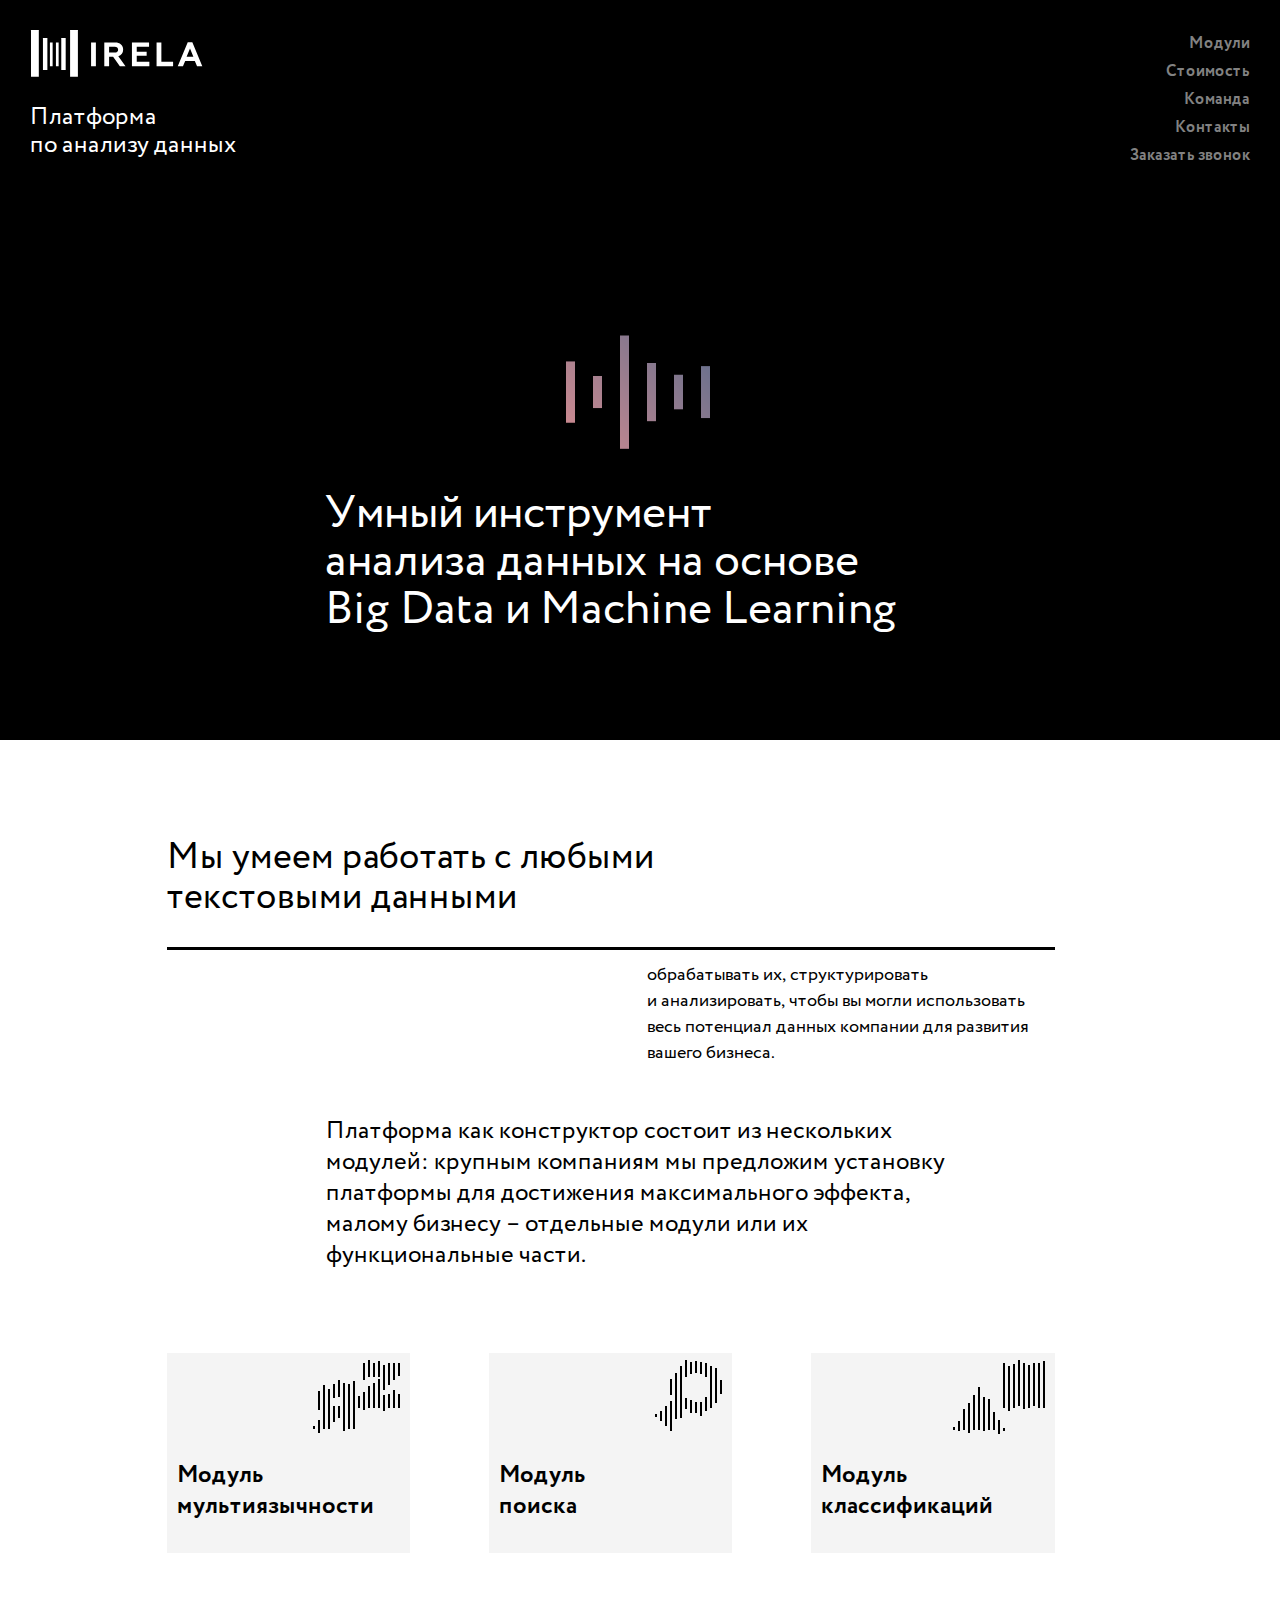
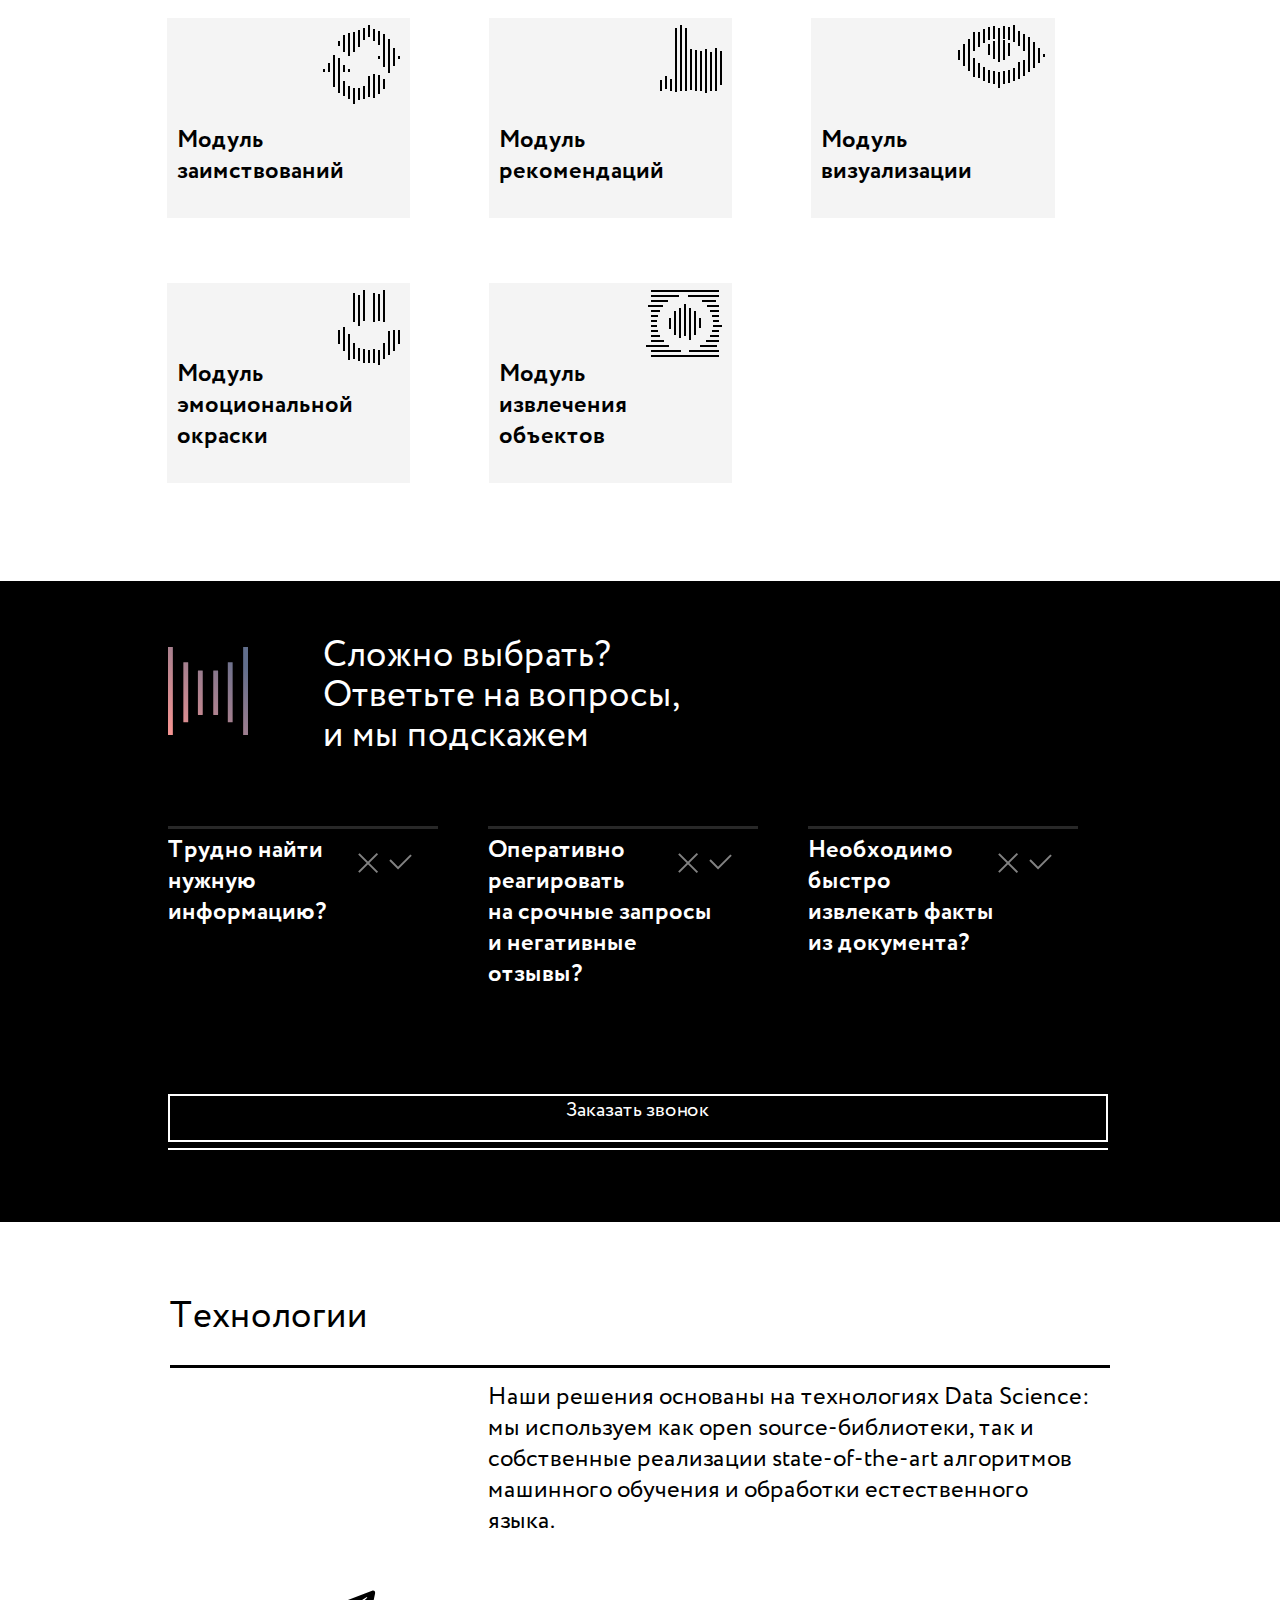
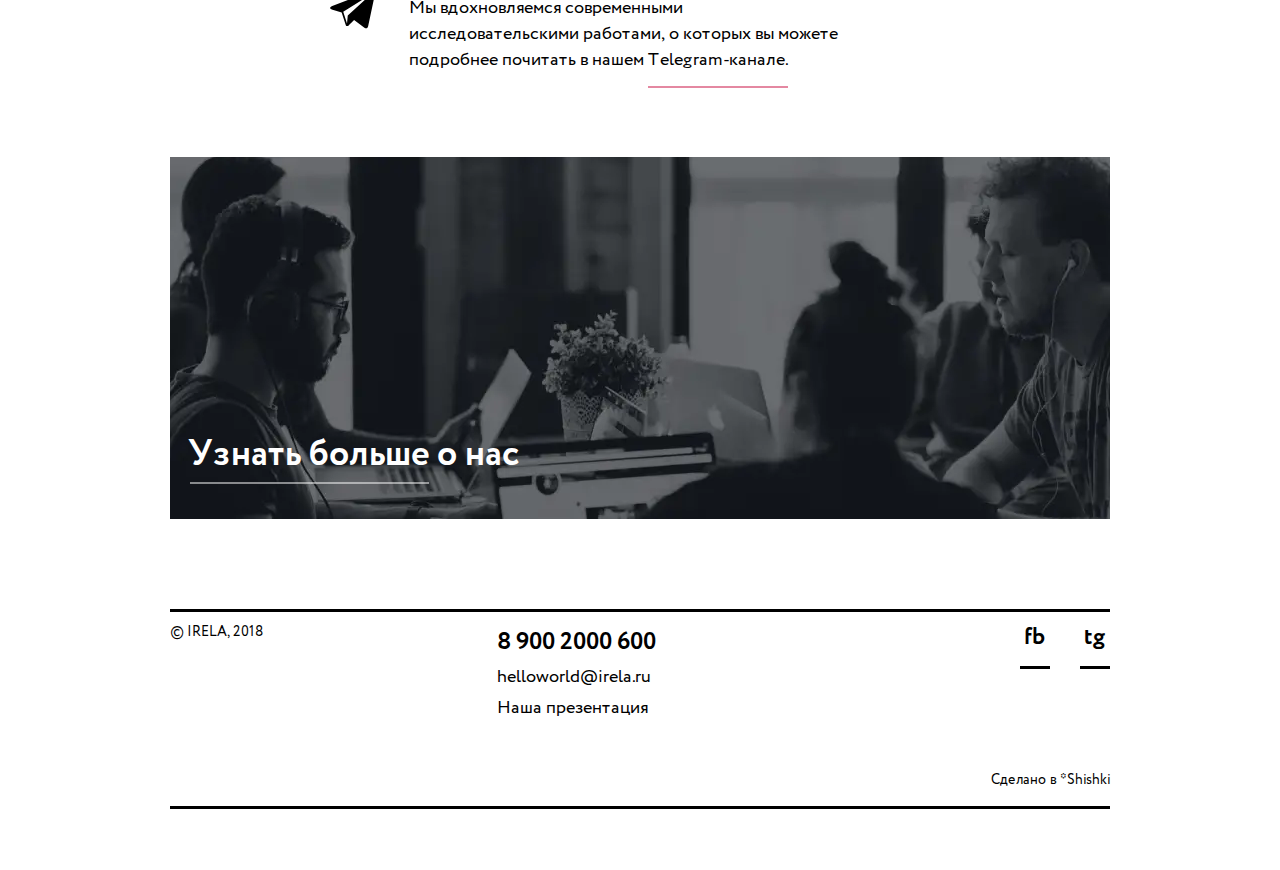
==== index.html @ aa77417e "team" ====
<!DOCTYPE html><html lang="en">	<head>		<meta charset="UTF-8">		<meta name="viewport" content="width=device-width, initial-scale=1.0">		<link rel="stylesheet" href="css/style.min.css">		<title>Irela</title>	</head>	<body>		<div class="main">			<header class="main__header">				<div class="nav">	<div class="nav__container">		<div class="nav__logotext">			<div class="nav__logo">				<a href="index.html">					<svg class="logosvg" viewBox="0 0 177 55" xmlns="http://www.w3.org/2000/svg">							<path d="M1.16433 0H8.64598C8.73667 0 8.81055 0.073879 8.81055 0.164572V46.6981C8.81055 46.7893 8.73667 46.8627 8.64598 46.8627H1.16433C1.07363 46.8627 0.999756 46.7893 0.999756 46.6981V0.164572C0.999756 0.073879 1.07363 0 1.16433 0Z"/>							<path d="M13.083 8.10449H17.2394C17.3134 8.10449 17.3739 8.17021 17.3739 8.25173V39.9351C17.3739 40.0166 17.3134 40.0823 17.2394 40.0823H13.083C13.0085 40.0823 12.9485 40.0166 12.9485 39.9351V8.25173C12.9485 8.17021 13.0085 8.10449 13.083 8.10449Z"/>							<path d="M20.0896 12.6167H22.4644C22.5551 12.6167 22.629 12.6896 22.629 12.7792V36.1861C22.629 36.2758 22.5551 36.3487 22.4644 36.3487H20.0896C19.9989 36.3487 19.925 36.2758 19.925 36.1861V12.7792C19.925 12.6896 19.9989 12.6167 20.0896 12.6167Z"/>							<path d="M47.9012 0.164572V46.6987C47.9012 46.7894 47.8273 46.8627 47.7372 46.8627H40.255C40.1643 46.8627 40.0909 46.7894 40.0909 46.6987V0.164572C40.0909 0.073879 40.1643 0 40.255 0H47.7372C47.8273 0 47.9012 0.073879 47.9012 0.164572Z"/>							<path d="M35.695 8.25174V39.9372C35.695 40.0187 35.635 40.0844 35.5605 40.0844H31.4042C31.3302 40.0844 31.2697 40.0187 31.2697 39.9372V8.25174C31.2697 8.17022 31.3302 8.10449 31.4042 8.10449H35.5605C35.635 8.10449 35.695 8.17022 35.695 8.25174Z"/>							<path d="M28.6368 12.7792V36.1861C28.6368 36.2758 28.5629 36.3487 28.4727 36.3487H26.0979C26.0067 36.3487 25.9333 36.2758 25.9333 36.1861V12.7792C25.9333 12.6896 26.0067 12.6167 26.0979 12.6167H28.4727C28.5629 12.6167 28.6368 12.6896 28.6368 12.7792Z"/>					</svg>				</a>			</div>			<div class="nav__text">				<p>Платформа <br>по анализу данных</p>			</div>		</div>		<nav class="nav__menu menu">			<ul>				<li class="modules-link"><a href="modules.html">Модули</a></li>				<li class="prices-link"><a href="prices.html">Стоимость</a></li>				<li class="team-link"><a href="team.html">Команда</a></li>				<li><a href="contacts.html">Контакты</a></li>				<li><button class="order-call">Заказать звонок</button></li>			</ul>		</nav>		<div class="nav__burger">			<span></span>		</div>	</div></div>				<div class="main__container">					<div class="main__content">						<div class="main__logo">							<picture><source srcset="img/main.gif" type="image/webp"><img src="img/main.gif" alt=""></picture>						</div>						<div class="main__title">							<h1>Умный инструмент<br> анализа данных на основе Big Data и Machine Learning</h1>						</div>					</div>				</div>			</header>			<section class="weCan">				<div class="weCan__container">					<div class="weCan__content">						<div class="weCan__title">							<h2>Мы умеем работать с любыми<br> текстовыми данными</h2>						</div>						<div class="weCan__subtitle">							<p>обрабатывать их, структурировать<br> и анализировать, чтобы вы могли использовать<br>  весь потенциал данных компании для развития вашего бизнеса.</p>						</div>						<div class="weCan__text">							<p>Платформа как конструктор состоит из нескольких модулей: крупным компаниям мы предложим установку платформы для достижения максимального эффекта, малому бизнесу – отдельные модули или их функциональные части.</p>						</div>						<div class="weCan__items">							<a href="#" class="weCan__item">								<svg width="87px" height="73px" viewBox="0 0 87 73" version="1.1" xmlns="http://www.w3.org/2000/svg" xmlns:xlink="http://www.w3.org/1999/xlink">								    <g id="Design" stroke="none" stroke-width="1">								        <g id="main_2_1024-copy" transform="translate(-36.000000, -47.000000)">								            <g id="1" transform="translate(36.000000, 47.000000)">								                <rect id="Rectangle-23" x="0" y="66" width="2" height="3"></rect>								                <rect id="Rectangle-23-Copy" x="5" y="60" width="2" height="13"></rect>								                <rect id="Rectangle-23-Copy-3" x="5" y="31" width="2" height="19"></rect>								                <rect id="Rectangle-23-Copy-2" x="10" y="25" width="2" height="44"></rect>								                <rect id="Rectangle-23-Copy-4" x="15" y="29" width="2" height="40"></rect>								                <rect id="Rectangle-23-Copy-5" x="20" y="24" width="2" height="14"></rect>								                <rect id="Rectangle-23-Copy-6" x="20" y="46" width="2" height="16"></rect>								                <rect id="Rectangle-23-Copy-7" x="25" y="46" width="2" height="12"></rect>								                <rect id="Rectangle-23-Copy-8" x="25" y="20" width="2" height="17"></rect>								                <rect id="Rectangle-23-Copy-9" x="30" y="23" width="2" height="48"></rect>								                <rect id="Rectangle-23-Copy-10" x="35" y="24" width="2" height="45"></rect>								                <rect id="Rectangle-23-Copy-11" x="40" y="21" width="2" height="48"></rect>								                <rect id="Rectangle-23-Copy-12" x="45" y="36" width="2" height="12"></rect>								                <rect id="Rectangle-23-Copy-13" x="50" y="32" width="2" height="18"></rect>								                <rect id="Rectangle-23-Copy-14" x="55" y="26" width="2" height="22"></rect>								                <rect id="Rectangle-23-Copy-15" x="60" y="23" width="2" height="25"></rect>								                <rect id="Rectangle-23-Copy-16" x="65" y="19" width="2" height="29"></rect>								                <rect id="Rectangle-23-Copy-17" x="70" y="35" width="2" height="16"></rect>								                <rect id="Rectangle-23-Copy-21" x="70" y="5" width="2" height="25"></rect>								                <rect id="Rectangle-23-Copy-22" x="75" y="3" width="2" height="22"></rect>								                <rect id="Rectangle-23-Copy-23" x="80" y="3" width="2" height="17"></rect>								                <rect id="Rectangle-23-Copy-24" x="85" y="3" width="2" height="13"></rect>								                <rect id="Rectangle-23-Copy-25" x="65" y="1" width="2" height="16"></rect>								                <rect id="Rectangle-23-Copy-26" x="60" y="3" width="2" height="14"></rect>								                <rect id="Rectangle-23-Copy-27" x="55" y="0" width="2" height="17"></rect>								                <rect id="Rectangle-23-Copy-28" x="50" y="3" width="2" height="17"></rect>								                <rect id="Rectangle-23-Copy-18" x="75" y="34" width="2" height="14"></rect>								                <rect id="Rectangle-23-Copy-19" x="80" y="30" width="2" height="18"></rect>								                <rect id="Rectangle-23-Copy-20" x="85" y="34" width="2" height="14"></rect>								            </g>								        </g>								    </g>								</svg>								<span>Модуль<br> мультиязычности</span>							</a>							<a href="#" class="weCan__item">								<svg width="67px" height="71px" viewBox="0 0 67 71" version="1.1" xmlns="http://www.w3.org/2000/svg" xmlns:xlink="http://www.w3.org/1999/xlink">								    <g id="Design" stroke="none" stroke-width="1">								        <g id="main_2_1024-copy" transform="translate(-151.000000, -49.000000)">								            <g id="2" transform="translate(151.000000, 49.000000)">								                <rect id="Rectangle-23-Copy-20" x="0" y="54" width="2" height="3"></rect>								                <rect id="Rectangle-23-Copy-29" x="5" y="51" width="2" height="10"></rect>								                <rect id="Rectangle-23-Copy-30" x="10" y="46" width="2" height="20"></rect>								                <rect id="Rectangle-23-Copy-31" x="15" y="41" width="2" height="30"></rect>								                <rect id="Rectangle-23-Copy-33" x="15" y="19" width="2" height="16"></rect>								                <rect id="Rectangle-23-Copy-35" x="30" y="0" width="2" height="17"></rect>								                <rect id="Rectangle-23-Copy-36" x="30" y="38" width="2" height="11"></rect>								                <rect id="Rectangle-23-Copy-37" x="35" y="40" width="2" height="13"></rect>								                <rect id="Rectangle-23-Copy-42" x="40" y="42" width="2" height="11"></rect>								                <rect id="Rectangle-23-Copy-43" x="45" y="42" width="2" height="14"></rect>								                <rect id="Rectangle-23-Copy-44" x="50" y="37" width="2" height="14"></rect>								                <rect id="Rectangle-23-Copy-45" x="55" y="6" width="2" height="42"></rect>								                <rect id="Rectangle-23-Copy-46" x="60" y="8" width="2" height="35"></rect>								                <rect id="Rectangle-23-Copy-47" x="65" y="20" width="2" height="14"></rect>								                <rect id="Rectangle-23-Copy-38" x="35" y="2" width="2" height="12"></rect>								                <rect id="Rectangle-23-Copy-39" x="40" y="1" width="2" height="12"></rect>								                <rect id="Rectangle-23-Copy-40" x="45" y="2" width="2" height="12"></rect>								                <rect id="Rectangle-23-Copy-41" x="50" y="3" width="2" height="14"></rect>								                <rect id="Rectangle-23-Copy-32" x="20" y="13" width="2" height="46"></rect>								                <rect id="Rectangle-23-Copy-34" x="25" y="6" width="2" height="52"></rect>								            </g>								        </g>								    </g>								</svg>								<span>Модуль<br> поиска</span>							</a>							<a href="#" class="weCan__item">								<svg width="92px" height="74px" viewBox="0 0 92 74" version="1.1" xmlns="http://www.w3.org/2000/svg" xmlns:xlink="http://www.w3.org/1999/xlink">								    <g id="Design" stroke="none" stroke-width="1">								        <g id="main_2_1024-copy" transform="translate(-259.000000, -46.000000)">								            <g id="3" transform="translate(259.000000, 46.000000)">								                <rect id="Rectangle-23-Copy-31" x="10" y="49" width="2" height="21"></rect>								                <rect id="Rectangle-23-Copy-50" x="15" y="43" width="2" height="30"></rect>								                <rect id="Rectangle-23-Copy-51" x="20" y="35" width="2" height="35"></rect>								                <rect id="Rectangle-23-Copy-52" x="25" y="27" width="2" height="43"></rect>								                <rect id="Rectangle-23-Copy-53" x="30" y="37" width="2" height="34"></rect>								                <rect id="Rectangle-23-Copy-54" x="35" y="39" width="2" height="31"></rect>								                <rect id="Rectangle-23-Copy-55" x="40" y="52" width="2" height="18"></rect>								                <rect id="Rectangle-23-Copy-56" x="45" y="60" width="2" height="14"></rect>								                <rect id="Rectangle-23-Copy-57" x="50" y="68" width="2" height="3"></rect>								                <rect id="Rectangle-23-Copy-58" x="50" y="3" width="2" height="45"></rect>								                <rect id="Rectangle-23-Copy-60" x="60" y="4" width="2" height="44"></rect>								                <rect id="Rectangle-23-Copy-61" x="65" y="0" width="2" height="46"></rect>								                <rect id="Rectangle-23-Copy-62" x="70" y="3" width="2" height="46"></rect>								                <rect id="Rectangle-23-Copy-63" x="75" y="5" width="2" height="43"></rect>								                <rect id="Rectangle-23-Copy-64" x="80" y="3" width="2" height="43"></rect>								                <rect id="Rectangle-23-Copy-65" x="85" y="3" width="2" height="45"></rect>								                <rect id="Rectangle-23-Copy-66" x="90" y="1" width="2" height="47"></rect>								                <rect id="Rectangle-23-Copy-59" x="55" y="6" width="2" height="45"></rect>								                <rect id="Rectangle-23-Copy-48" x="5" y="61" width="2" height="10"></rect>								                <rect id="Rectangle-23-Copy-49" x="0" y="67" width="2" height="3"></rect>								            </g>								        </g>								    </g>								</svg>								<span>Модуль<br> классификаций</span>							</a>							<a href="#" class="weCan__item">								<svg width="77px" height="79px" viewBox="0 0 77 79" version="1.1" xmlns="http://www.w3.org/2000/svg" xmlns:xlink="http://www.w3.org/1999/xlink">								    <g id="Design" stroke="none" stroke-width="1">								        <g id="main_2_1024-copy" transform="translate(-41.000000, -151.000000)">								            <g id="4" transform="translate(41.000000, 151.000000)">								                <rect id="Rectangle-23-Copy-31" x="10" y="30" width="2" height="32"></rect>								                <rect id="Rectangle-23-Copy-70" x="15" y="33" width="2" height="35"></rect>								                <rect id="Rectangle-23-Copy-67" x="5" y="38" width="2" height="9"></rect>								                <rect id="Rectangle-23-Copy-68" x="0" y="44" width="2" height="3"></rect>								                <rect id="Rectangle-23-Copy-69" x="25" y="44" width="2" height="3"></rect>								                <rect id="Rectangle-23-Copy-81" x="25" y="8" width="2" height="23"></rect>								                <rect id="Rectangle-23-Copy-82" x="20" y="10" width="2" height="17"></rect>								                <rect id="Rectangle-23-Copy-84" x="15" y="16" width="2" height="5"></rect>								                <rect id="Rectangle-23-Copy-83" x="30" y="7" width="2" height="20"></rect>								                <rect id="Rectangle-23-Copy-85" x="35" y="5" width="2" height="17"></rect>								                <rect id="Rectangle-23-Copy-86" x="40" y="3" width="2" height="12"></rect>								                <rect id="Rectangle-23-Copy-88" x="50" y="4" width="2" height="12"></rect>								                <rect id="Rectangle-23-Copy-89" x="55" y="6" width="2" height="14"></rect>								                <rect id="Rectangle-23-Copy-90" x="55" y="31" width="2" height="3"></rect>								                <rect id="Rectangle-23-Copy-91" x="60" y="9" width="2" height="33"></rect>								                <rect id="Rectangle-23-Copy-92" x="65" y="14" width="2" height="34"></rect>								                <rect id="Rectangle-23-Copy-93" x="70" y="23" width="2" height="18"></rect>								                <rect id="Rectangle-23-Copy-94" x="75" y="31" width="2" height="3"></rect>								                <rect id="Rectangle-23-Copy-87" x="45" y="0" width="2" height="12"></rect>								                <rect id="Rectangle-23-Copy-71" x="20" y="40" width="2" height="7"></rect>								                <rect id="Rectangle-23-Copy-72" x="20" y="56" width="2" height="15"></rect>								                <rect id="Rectangle-23-Copy-73" x="25" y="61" width="2" height="13"></rect>								                <rect id="Rectangle-23-Copy-75" x="35" y="63" width="2" height="12"></rect>								                <rect id="Rectangle-23-Copy-76" x="40" y="61" width="2" height="13"></rect>								                <rect id="Rectangle-23-Copy-77" x="45" y="51" width="2" height="21"></rect>								                <rect id="Rectangle-23-Copy-78" x="50" y="49" width="2" height="24"></rect>								                <rect id="Rectangle-23-Copy-79" x="55" y="50" width="2" height="19"></rect>								                <rect id="Rectangle-23-Copy-80" x="60" y="54" width="2" height="10"></rect>								                <rect id="Rectangle-23-Copy-74" x="30" y="63" width="2" height="16"></rect>								            </g>								        </g>								    </g>								</svg>								<span>Модуль<br> заимствований</span>							</a>							<a href="#" class="weCan__item">								<svg width="62px" height="68px" viewBox="0 0 62 68" version="1.1" xmlns="http://www.w3.org/2000/svg" xmlns:xlink="http://www.w3.org/1999/xlink">								    <g id="Design" stroke="none" stroke-width="1">								        <g id="main_2_1024-copy" transform="translate(-156.000000, -157.000000)">								            <g id="5" transform="translate(156.000000, 157.000000)">								                <rect id="Rectangle-23-Copy-31" x="0" y="55" width="2" height="11"></rect>								                <rect id="Rectangle-23-Copy-95" x="5" y="51" width="2" height="13"></rect>								                <rect id="Rectangle-23-Copy-96" x="10" y="54" width="2" height="12"></rect>								                <rect id="Rectangle-23-Copy-97" x="15" y="3" width="2" height="64"></rect>								                <rect id="Rectangle-23-Copy-98" x="20" y="0" width="2" height="66"></rect>								                <rect id="Rectangle-23-Copy-99" x="25" y="3" width="2" height="63"></rect>								                <rect id="Rectangle-23-Copy-100" x="30" y="24" width="2" height="41"></rect>								                <rect id="Rectangle-23-Copy-101" x="35" y="25" width="2" height="41"></rect>								                <rect id="Rectangle-23-Copy-102" x="40" y="26" width="2" height="40"></rect>								                <rect id="Rectangle-23-Copy-103" x="45" y="24" width="2" height="44"></rect>								                <rect id="Rectangle-23-Copy-104" x="50" y="27" width="2" height="39"></rect>								                <rect id="Rectangle-23-Copy-105" x="55" y="23" width="2" height="43"></rect>								                <rect id="Rectangle-23-Copy-106" x="60" y="26" width="2" height="34"></rect>								            </g>								        </g>								    </g>								</svg>								<span>Модуль<br> рекомендаций</span>							</a>							<a href="#" class="weCan__item">								<svg width="87px" height="63px" viewBox="0 0 87 63" version="1.1" xmlns="http://www.w3.org/2000/svg" xmlns:xlink="http://www.w3.org/1999/xlink">								    <g id="Design" stroke="none" stroke-width="1">								        <g id="main_2_1024-copy" transform="translate(-259.000000, -167.000000)">								            <g id="6" transform="translate(259.000000, 167.000000)">								                <rect id="Rectangle-23-Copy-31" x="0" y="25" width="2" height="10"></rect>								                <rect id="Rectangle-23-Copy-107" x="5" y="19" width="2" height="22"></rect>								                <rect id="Rectangle-23-Copy-108" x="10" y="14" width="2" height="32"></rect>								                <rect id="Rectangle-23-Copy-109" x="15" y="7" width="2" height="19"></rect>								                <rect id="Rectangle-23-Copy-125" x="20" y="7" width="2" height="15"></rect>								                <rect id="Rectangle-23-Copy-126" x="25" y="4" width="2" height="14"></rect>								                <rect id="Rectangle-23-Copy-127" x="30" y="2" width="2" height="13"></rect>								                <rect id="Rectangle-23-Copy-128" x="30" y="19" width="2" height="11"></rect>								                <rect id="Rectangle-23-Copy-129" x="35" y="16" width="2" height="18"></rect>								                <rect id="Rectangle-23-Copy-132" x="45" y="15" width="2" height="20"></rect>								                <rect id="Rectangle-23-Copy-133" x="45" y="1" width="2" height="13"></rect>								                <rect id="Rectangle-23-Copy-134" x="50" y="2" width="2" height="13"></rect>								                <rect id="Rectangle-23-Copy-136" x="55" y="0" width="2" height="17"></rect>								                <rect id="Rectangle-23-Copy-137" x="60" y="6" width="2" height="15"></rect>								                <rect id="Rectangle-23-Copy-138" x="65" y="9" width="2" height="17"></rect>								                <rect id="Rectangle-23-Copy-135" x="50" y="18" width="2" height="13"></rect>								                <rect id="Rectangle-23-Copy-130" x="35" y="1" width="2" height="13"></rect>								                <rect id="Rectangle-23-Copy-131" x="40" y="3" width="2" height="34"></rect>								                <rect id="Rectangle-23-Copy-110" x="15" y="33" width="2" height="19"></rect>								                <rect id="Rectangle-23-Copy-111" x="20" y="38" width="2" height="15"></rect>								                <rect id="Rectangle-23-Copy-112" x="25" y="42" width="2" height="14"></rect>								                <rect id="Rectangle-23-Copy-113" x="30" y="45" width="2" height="13"></rect>								                <rect id="Rectangle-23-Copy-114" x="35" y="46" width="2" height="13"></rect>								                <rect id="Rectangle-23-Copy-115" x="40" y="47" width="2" height="16"></rect>								                <rect id="Rectangle-23-Copy-116" x="45" y="46" width="2" height="13"></rect>								                <rect id="Rectangle-23-Copy-117" x="50" y="45" width="2" height="13"></rect>								                <rect id="Rectangle-23-Copy-118" x="55" y="43" width="2" height="13"></rect>								                <rect id="Rectangle-23-Copy-119" x="60" y="37" width="2" height="17"></rect>								                <rect id="Rectangle-23-Copy-120" x="65" y="35" width="2" height="16"></rect>								                <rect id="Rectangle-23-Copy-121" x="70" y="12" width="2" height="35"></rect>								                <rect id="Rectangle-23-Copy-122" x="75" y="17" width="2" height="26"></rect>								                <rect id="Rectangle-23-Copy-123" x="80" y="23" width="2" height="15"></rect>								                <rect id="Rectangle-23-Copy-124" x="85" y="29" width="2" height="3"></rect>								            </g>								        </g>								    </g>								</svg>								<span>Модуль<br> визуализации</span>							</a>							<a href="#" class="weCan__item">								<svg width="62px" height="75px" viewBox="0 0 62 75" version="1.1" xmlns="http://www.w3.org/2000/svg" xmlns:xlink="http://www.w3.org/1999/xlink">								    <g id="Design" stroke="none" stroke-width="1">								        <g id="main_2_1024-copy" transform="translate(-46.000000, -261.000000)">								            <g id="7" transform="translate(46.000000, 261.000000)">								                <rect id="Rectangle-23-Copy-111" x="15" y="3" width="2" height="29"></rect>								                <rect id="Rectangle-23-Copy-139" x="20" y="5" width="2" height="31"></rect>								                <rect id="Rectangle-23-Copy-144" x="20" y="58" width="2" height="13"></rect>								                <rect id="Rectangle-23-Copy-145" x="15" y="53" width="2" height="16"></rect>								                <rect id="Rectangle-23-Copy-146" x="10" y="44" width="2" height="26"></rect>								                <rect id="Rectangle-23-Copy-147" x="5" y="37" width="2" height="24"></rect>								                <rect id="Rectangle-23-Copy-148" x="0" y="40" width="2" height="14"></rect>								                <rect id="Rectangle-23-Copy-149" x="25" y="59" width="2" height="14"></rect>								                <rect id="Rectangle-23-Copy-150" x="30" y="60" width="2" height="13"></rect>								                <rect id="Rectangle-23-Copy-151" x="35" y="59" width="2" height="14"></rect>								                <rect id="Rectangle-23-Copy-152" x="40" y="60" width="2" height="15"></rect>								                <rect id="Rectangle-23-Copy-153" x="45" y="53" width="2" height="16"></rect>								                <rect id="Rectangle-23-Copy-154" x="50" y="41" width="2" height="24"></rect>								                <rect id="Rectangle-23-Copy-155" x="55" y="40" width="2" height="21"></rect>								                <rect id="Rectangle-23-Copy-156" x="60" y="40" width="2" height="14"></rect>								                <rect id="Rectangle-23-Copy-140" x="25" y="0" width="2" height="31"></rect>								                <rect id="Rectangle-23-Copy-141" x="35" y="3" width="2" height="29"></rect>								                <rect id="Rectangle-23-Copy-142" x="40" y="4" width="2" height="27"></rect>								                <rect id="Rectangle-23-Copy-143" x="45" y="0" width="2" height="32"></rect>								            </g>								        </g>								    </g>								</svg>								<span>Модуль<br> эмоциональной<br> окраски</span>							</a>							<a href="#" class="weCan__item">								<svg width="76px" height="67px" viewBox="0 0 76 67" version="1.1" xmlns="http://www.w3.org/2000/svg" xmlns:xlink="http://www.w3.org/1999/xlink">								    <g id="Design" stroke="none" stroke-width="1">								        <g id="main_2_1024-copy" transform="translate(-153.000000, -261.000000)">								            <g id="8" transform="translate(153.000000, 261.000000)">								                <rect id="Rectangle-23-Copy-157" x="23" y="28" width="2" height="11"></rect>								                <rect id="Rectangle-23-Copy-157" x="5" y="0" width="68" height="2"></rect>								                <rect id="Rectangle-23-Copy-188" x="5" y="65" width="68" height="2"></rect>								                <rect id="Rectangle-23-Copy-164" x="5" y="5" width="28" height="2"></rect>								                <rect id="Rectangle-23-Copy-166" x="5" y="10" width="17" height="2"></rect>								                <rect id="Rectangle-23-Copy-167" x="2" y="15" width="15" height="2"></rect>								                <rect id="Rectangle-23-Copy-168" x="5" y="20" width="9" height="2"></rect>								                <rect id="Rectangle-23-Copy-169" x="5" y="25" width="7" height="2"></rect>								                <rect id="Rectangle-23-Copy-170" x="5" y="30" width="6" height="2"></rect>								                <rect id="Rectangle-23-Copy-171" x="5" y="35" width="6" height="2"></rect>								                <rect id="Rectangle-23-Copy-172" x="5" y="40" width="7" height="2"></rect>								                <rect id="Rectangle-23-Copy-173" x="5" y="45" width="9" height="2"></rect>								                <rect id="Rectangle-23-Copy-174" x="5" y="50" width="13" height="2"></rect>								                <rect id="Rectangle-23-Copy-175" x="0" y="55" width="23" height="2"></rect>								                <rect id="Rectangle-23-Copy-178" x="54" y="55" width="17" height="2"></rect>								                <rect id="Rectangle-23-Copy-179" x="60" y="50" width="13" height="2"></rect>								                <rect id="Rectangle-23-Copy-180" x="64" y="45" width="9" height="2"></rect>								                <rect id="Rectangle-23-Copy-181" x="66" y="40" width="7" height="2"></rect>								                <rect id="Rectangle-23-Copy-182" x="67" y="35" width="9" height="2"></rect>								                <rect id="Rectangle-23-Copy-183" x="67" y="30" width="6" height="2"></rect>								                <rect id="Rectangle-23-Copy-184" x="66" y="25" width="7" height="2"></rect>								                <rect id="Rectangle-23-Copy-185" x="64" y="20" width="9" height="2"></rect>								                <rect id="Rectangle-23-Copy-186" x="61" y="15" width="12" height="2"></rect>								                <rect id="Rectangle-23-Copy-187" x="56" y="10" width="14" height="2"></rect>								                <rect id="Rectangle-23-Copy-176" x="5" y="60" width="30" height="2"></rect>								                <rect id="Rectangle-23-Copy-177" x="43" y="60" width="30" height="2"></rect>								                <rect id="Rectangle-23-Copy-165" x="42" y="5" width="31" height="2"></rect>								                <rect id="Rectangle-23-Copy-158" x="28" y="21" width="2" height="24"></rect>								                <rect id="Rectangle-23-Copy-159" x="33" y="18" width="2" height="30"></rect>								                <rect id="Rectangle-23-Copy-160" x="38" y="14" width="2" height="32"></rect>								                <rect id="Rectangle-23-Copy-161" x="43" y="18" width="2" height="32"></rect>								                <rect id="Rectangle-23-Copy-162" x="48" y="21" width="2" height="24"></rect>								                <rect id="Rectangle-23-Copy-163" x="53" y="28" width="2" height="10"></rect>								            </g>								        </g>								    </g>								</svg>								<span>Модуль<br> извлечения<br> объектов</span>							</a>						</div>					</div>				</div>			</section>					<section class="calculate">			<div class="calculate__container">				<div class="calculate__body">					<div class="calculate__top">						<div class="calculate__logotitle">							<div class="calculate__logo">								<picture><source srcset="img/icons/strings.svg" type="image/webp"><img src="img/icons/strings.svg" alt=""></picture>							</div>							<div class="calculate__title">								<h2>Сложно выбрать?<br> Ответьте на вопросы,<br> и мы подскажем</h2>							</div>						</div>						<div class="calculate__download download">							<a href="#" class="download__link"><picture><source srcset="img/icons/icn2.svg" type="image/webp"><img src="img/icons/icn2.svg" alt=""></picture></a>							<a href="#" class="download__link"><picture><source srcset="img/icons/icn7.svg" type="image/webp"><img src="img/icons/icn7.svg" alt=""></picture></a>							<a href="#" class="download__link"><picture><source srcset="img/icons/icn8.svg" type="image/webp"><img src="img/icons/icn8.svg" alt=""></picture></a>							<a href="#" class="download__link"><picture><source srcset="img/icons/icn6.svg" type="image/webp"><img src="img/icons/icn6.svg" alt=""></picture></a>							<a href="#" class="download__link"><picture><source srcset="img/icons/icn4.svg" type="image/webp"><img src="img/icons/icn4.svg" alt=""></picture></a>							<a href="#" class="download__link"><picture><source srcset="img/icons/icn1.svg" type="image/webp"><img src="img/icons/icn1.svg" alt=""></picture></a>							<a href="#" class="download__link"><picture><source srcset="img/icons/icn5.svg" type="image/webp"><img src="img/icons/icn5.svg" alt=""></picture></a>							<a href="#" class="download__link"><picture><source srcset="img/icons/icn3.svg" type="image/webp"><img src="img/icons/icn3.svg" alt=""></picture></a>							<a href="#" class="download__button">Скачать</a>							<div class="download__descryption">								<p>бюджет, сроки и трудозатраты</p>							</div>						</div>					</div>					<div class="calculate__content">						<div class="calculate__line">							<span class="calculate__whiteline"></span>						</div>						<div class="calculate__questions">							<div class="calculate__question">								<p>Трудно найти<br> нужную<br> информацию?</p>								<button class="no-btn"><picture><source srcset="img/icons/no.svg" type="image/webp"><img src="img/icons/no.svg" alt=""></picture></button>								<button class="ok-btn"><picture><source srcset="img/icons/ok.svg" type="image/webp"><img src="img/icons/ok.svg" alt=""></picture></button>							</div>							<div class="calculate__question">								<p>Оперативно<br> реагировать<br> на срочные запросы<br> и негативные<br> отзывы?</p>								<button class="no-btn"><picture><source srcset="img/icons/no.svg" type="image/webp"><img src="img/icons/no.svg" alt=""></picture></button>								<button class="ok-btn"><picture><source srcset="img/icons/ok.svg" type="image/webp"><img src="img/icons/ok.svg" alt=""></picture></button>							</div>							<div class="calculate__question">								<p>Необходимо<br> быстро<br> извлекать факты<br> из документа?</p>								<button class="no-btn"><picture><source srcset="img/icons/no.svg" type="image/webp"><img src="img/icons/no.svg" alt=""></picture></button>								<button class="ok-btn"><picture><source srcset="img/icons/ok.svg" type="image/webp"><img src="img/icons/ok.svg" alt=""></picture></button>							</div>							<div class="calculate__question">								<p>Не хватает<br> инструмента<br> визуализации<br> данных?</p>								<button class="no-btn"><picture><source srcset="img/icons/no.svg" type="image/webp"><img src="img/icons/no.svg" alt=""></picture></button>								<button class="ok-btn"><picture><source srcset="img/icons/ok.svg" type="image/webp"><img src="img/icons/ok.svg" alt=""></picture></button>							</div>							<div class="calculate__question">								<p>Нужна проверка<br> на наличие<br> заимствований?</p>								<button class="no-btn"><picture><source srcset="img/icons/no.svg" type="image/webp"><img src="img/icons/no.svg" alt=""></picture></button>								<button class="ok-btn"><picture><source srcset="img/icons/ok.svg" type="image/webp"><img src="img/icons/ok.svg" alt=""></picture></button>							</div>							<div class="calculate__question">								<p>Работаете с<br> документами на<br> разных языках?</p>								<button class="no-btn"><picture><source srcset="img/icons/no.svg" type="image/webp"><img src="img/icons/no.svg" alt=""></picture></button>								<button class="ok-btn"><picture><source srcset="img/icons/ok.svg" type="image/webp"><img src="img/icons/ok.svg" alt=""></picture></button>							</div>							<div class="calculate__question">								<p>Уходит<br> много времени<br> на принятие<br> решений?</p>								<button class="no-btn"><picture><source srcset="img/icons/no.svg" type="image/webp"><img src="img/icons/no.svg" alt=""></picture></button>								<button class="ok-btn"><picture><source srcset="img/icons/ok.svg" type="image/webp"><img src="img/icons/ok.svg" alt=""></picture></button>							</div>							<div class="calculate__question">								<p>Входящие<br> заявки нужно<br> распределять<br> по отделам?</p>								<button class="no-btn btn8"><picture><source srcset="img/icons/no.svg" type="image/webp"><img src="img/icons/no.svg" alt=""></picture></button>								<button class="ok-btn btn8"><picture><source srcset="img/icons/ok.svg" type="image/webp"><img src="img/icons/ok.svg" alt=""></picture></button>							</div>						</div>						<div class="calculate__answers-box">							<button class="button__answer-box">Показать решения</button>						</div>						<div class="calculate__answers">							<div class="youranswers-text">								<p>Решения для вас</p>							</div>							<div class="calculate__answer">								<div class="answer__question">									<p>Трудно найти нужную информацию?</p>								</div>								<div class="answer__answer">									<p><a href="#">Модуль<br> поиска</a></p>								</div>							</div>							<div class="calculate__answer">								<div class="answer__question">									<p>Оперативно реагировать на срочные запросы и негативные отзывы?</p>								</div>								<div class="answer__answer">									<p><a href="#">Модуль<br> эмоциональной окраски</a></p>								</div>							</div>							<div class="calculate__answer">								<div class="answer__question">									<p>Необходимо быстро извлекать факты из документа?</p>								</div>								<div class="answer__answer">									<p><a href="#">Модуль<br> извлечения объектов</a></p>								</div>							</div>							<div class="calculate__answer">								<div class="answer__question">									<p>Не хватает инструмента визуализации данных?</p>								</div>								<div class="answer__answer">									<p><a href="#">Модуль<br> визуализации</a></p>								</div>							</div>							<div class="calculate__answer">								<div class="answer__question">									<p>Нужна проверка на наличие заимствований?</p>								</div>								<div class="answer__answer">									<p><a href="#">Модуль<br> заимствований</a></p>								</div>							</div>							<div class="calculate__answer">								<div class="answer__question">									<p>Работаете с документами на разных языках?</p>								</div>								<div class="answer__answer">									<p><a href="#">Модуль<br> мультиязычности</a></p>								</div>							</div>							<div class="calculate__answer">								<div class="answer__question">									<p>Уходит много времени на принятие решений?</p>								</div>								<div class="answer__answer">									<p><a href="#">Модуль<br> рекомендаций</a></p>								</div>							</div>							<div class="calculate__answer">								<div class="answer__question">									<p>Входящие заявки нужно распределять по отделам?</p>								</div>								<div class="answer__answer">									<p><a href="#">Модуль<br> классификаций</a></p>								</div>							</div>						</div>					</div>					<div class="calculate__bottom">						<button class="btn-ordercall order-call">Заказать звонок</button>					</div>				</div>			</div>		</section>			<section class="technologies">				<div class="technologies__container">					<div class="technologies__body">						<div class="technologies__title">							<h2>Технологии</h2>						</div>						<div class="technologies__subtitle">							<p>Наши решения основаны на технологиях Data Science: мы используем как open source-библиотеки, так и собственные реализации state-of-the-art алгоритмов машинного обучения и обработки естественного языка. </p>						</div>						<div class="technologies__text">							<p>Мы вдохновляемся современными<br> исследовательскими работами, о которых вы можете подробнее почитать в нашем <a href="#">Telegram-канале.</a></p>						</div>						<div class="technologies__image">							<picture><source srcset="img/works.webp" type="image/webp"><img src="img/works.png" alt=""></picture>							<a href="team.html">Узнать больше о нас</a>						</div>					</div>				</div>			</section>			<footer class="footer">	<div class="footer__container">		<div class="footer__body">			<div class="footer__row">				<div class="footer__copyright">					<p>© IRELA, 2018</p>				</div>				<div class="footer__contacts">					<a href="#" class="footer__tel">8 900 2000 600</a>					<a href="#" class="footer__email"> helloworld@irela.ru</a>					<a href="#" class="footer__link">Наша презентация</a>				</div>				<div class="footer__social">					<a href="#">fb</a>					<a href="#">tg</a>				</div>			</div>			<div class="footer__made-in">				<p>Сделано в *Shishki</p>			</div>		</div>	</div></footer>			<div class="popup">	<div class="popup__body">		<div class="popup__ordercall order">			<div class="order__title">				<h2>Заказать звонок</h2>			</div>			<span class="popup__close close-popup"></span>			<form class="order__form" name="order__form" onsubmit="return validate_form();" method="post">				<p class="form-name"><input type="text" name="name" placeholder="Ваше имя"><span>Поле не заполнено</span></p>				<p class="form-tel"><input type="tel" name="tel" placeholder="Номер телефона"><span>Поле не заполнено</span></p>				<p><textarea rows="1" name="comment" placeholder="Комментарий"></textarea></p>				<div class="submit-btn">					<input type="submit" value="Отправить">				</div>			</form>		</div>	</div></div><div class="popup2">	<div class="popup__body2">		<div class="popup__submited submited">			<div class="submited__title">				<h2>Спасибо! Ваше письмо отправлено. Ждите ответа в ближайшее время.</h2>			</div>			<span class="popup__close close-popup"></span>			<div class="btn-close">				<button class="close-popup">Закрыть</button>			</div>		</div>	</div></div>		</div>		<script src="https://code.jquery.com/jquery-3.5.1.min.js"></script>		<script src="js/script.min.js"></script>	</body></html>
---- css/style.min.css ----
@charset "UTF-8";*{padding:0;margin:0;border:0}*,:after,:before{-webkit-box-sizing:border-box;box-sizing:border-box}:active,:focus{outline:0}a:active,a:focus{outline:0}aside,footer,header,nav{display:block}body,html{height:100%;width:100%;font-size:100%;line-height:1;font-size:14px;-ms-text-size-adjust:100%;-moz-text-size-adjust:100%;-webkit-text-size-adjust:100%}button,input,textarea{font-family:inherit}input::-ms-clear{display:none}button{cursor:pointer;background:0 0}button::-moz-focus-inner{padding:0;border:0}a,a:visited{text-decoration:none}a:hover{text-decoration:none}ul li{list-style:none}img{vertical-align:top}h1,h2,h3,h4,h5,h6{font-size:inherit;font-weight:400}@font-face{font-family:CRC;font-display:swap;src:url(../fonts/CRC55.woff) format("woff"),url(../fonts/CRC55.woff2) format("woff2");font-weight:400;font-style:normal}@font-face{font-family:CRC;font-display:swap;src:url(../fonts/CRC35.woff) format("woff"),url(../fonts/CRC35.woff2) format("woff2");font-weight:300;font-style:normal}@font-face{font-family:GraphikLCG-Regular;font-display:swap;src:url(../fonts/GraphikLCG-Regular.woff) format("woff"),url(../fonts/GraphikLCG-Regular.woff2) format("woff2");font-weight:400;font-style:normal}@font-face{font-family:CRC;font-display:swap;src:url(../fonts/CRC65.woff) format("woff"),url(../fonts/CRC65.woff2) format("woff2");font-weight:700;font-style:normal}@font-face{font-family:TTNorms;font-display:swap;src:url(../fonts/TTNorms-Bold.woff) format("woff"),url(../fonts/TTNorms-Bold.woff2) format("woff2");font-weight:700;font-style:normal}@font-face{font-family:TTNorms;font-display:swap;src:url(../fonts/TTNorms-Regular.woff) format("woff"),url(../fonts/TTNorms-Regular.woff2) format("woff2");font-weight:400;font-style:normal}@font-face{font-family:"Lucida Grande";font-display:swap;src:url("../fonts/Lucida Grande.woff") format("woff"),url("../fonts/Lucida Grande.woff2") format("woff2");font-weight:400;font-style:normal}body{font-family:CRC}.main__container{max-width:1435px;margin:0 auto;padding:0 30px}.nav__container{display:-webkit-box;display:-ms-flexbox;display:flex;-webkit-box-pack:justify;-ms-flex-pack:justify;justify-content:space-between;max-width:1435px;margin:0 auto;padding:30px 30px 0 30px}.nav__logo{display:inline-block;background:url(../img/logoIrela.svg) no-repeat}.nav__logo .logosvg{fill:#fff;width:177px;height:55px}.nav__text{margin:15px 0 0 0}.nav__text p{color:#fff;font-size:24px;line-height:28px}.menu{text-align:right}.menu li a,.menu li button{font-weight:700;font-size:16px;line-height:28px;color:#828282}.menu li a:hover,.menu li button:hover{color:#fff}.menu .active-link a{color:#fff;pointer-events:none}.active-link{position:relative}.modules-link.active-link::before{content:'';position:absolute;left:-20px;bottom:6px;height:2px;width:66px;background:#fff}.prices-link.active-link::before{content:'';position:absolute;left:-40px;bottom:6px;height:2px;width:66px;background:#fff}.team-link.active-link::before{content:'';position:absolute;left:-25px;bottom:6px;height:2px;width:66px;background:#fff}.nav__burger{display:none}.nav__burger::before{top:9px}.nav__burger::after{bottom:9px}.nav.nav-fixed{position:fixed;width:100%;opacity:0}.nav.nav-fixed .nav__menu li a:hover,.nav.nav-fixed .nav__menu li button:hover{color:#515151}.nav.nav-fixed .nav__logo{background:0 0}.nav.nav-fixed .nav__logo .logosvg{fill:#000}.nav.nav-fixed .nav__text p{font-size:0}.nav.nav-fixed .active-link a{color:#000;pointer-events:none}.nav.nav-fixed .modules-link.active-link::before,.nav.nav-fixed .prices-link.active-link::before,.nav.nav-fixed .team-link.active-link::before{background:#000}.nav.nav-visible{-webkit-transition:opacity .6s ease 0s;-o-transition:opacity .6s ease 0s;transition:opacity .6s ease 0s;opacity:1}.main__header{min-height:740px;background:#000}.main__content{max-width:630px;margin:0 auto;padding:120px 0 0 0}.main__logo{text-align:center;height:200px}.main__logo img{height:100%}.main__title{margin:0 34px 0 0;font-weight:700;font-size:46px;line-height:48px;color:#fff}.weCan{min-height:1398px;padding:98px 0}.weCan__container{max-width:1007px;margin:0 auto;padding:0 30px}.weCan__content{margin:0 59px 0 0}.weCan__title{font-weight:700;font-size:36px;line-height:40px;padding:0 0 29px 0;border-bottom:3px solid #000}.weCan__subtitle{font-size:18px;line-height:26px;padding:0 0 0 480px;margin:12px 0 0 0}.weCan__text{font-size:24px;line-height:31px;padding:0 70px 0 159px;margin:50px 0 0 0}.weCan__items{overflow:hidden;margin:82px 0 0 0;display:grid;grid:repeat(3,1fr)/repeat(3,1fr);grid-row-gap:65px;grid-column-gap:78.5px}.weCan__item{display:block;position:relative;padding:107px 0 0 10px;font-weight:700;font-size:24px;line-height:31px;color:#000;-webkit-transition:background .3s ease 0s;-o-transition:background .3s ease 0s;transition:background .3s ease 0s;background:#f4f4f4}.weCan__item svg{fill:#000;position:absolute;top:7px;right:10px}.weCan__item:hover{background:#000;color:#fff}.weCan__item:hover svg{fill:#fff}.weCan__item:nth-child(7),.weCan__item:nth-child(8){padding:76px 0 31px 10px}.calculate{background:#000}.calculate__container{max-width:1005px;margin:0 auto;padding:0 30px}.calculate__body{margin:0 5px 0 0;padding:55px 0 80px 0;overflow:hidden}.calculate__top{display:-webkit-box;display:-ms-flexbox;display:flex;-webkit-box-pack:justify;-ms-flex-pack:justify;justify-content:space-between;margin:0 0 70px 0}.calculate__logotitle{display:-webkit-box;display:-ms-flexbox;display:flex}.calculate__logo{-ms-flex-item-align:center;align-self:center;margin:0 75px 10px 0}.calculate__title{font-size:36px;line-height:40px;color:#fff;font-weight:700;margin:0}.download{opacity:0;-webkit-transition:all 1s ease 0s;-o-transition:all 1s ease 0s;transition:all 1s ease 0s}.download.download-visible{opacity:1}.download__link{display:inline-block;margin:0 .9px 14px 0}.download__link:last-of-type{margin:0 0 14px 0}.download__button{display:block;width:300px;padding:0 0 13px 0;border:2px solid #fff;font-weight:700;font-size:20px;line-height:31px;text-align:center;color:#fff;margin:0 0 6px 0;-webkit-transition:color .3s ease 0s,background .3s ease 0s,-webkit-transform .1s ease 0s;transition:color .3s ease 0s,background .3s ease 0s,-webkit-transform .1s ease 0s;-o-transition:color .3s ease 0s,background .3s ease 0s,transform .1s ease 0s;transition:color .3s ease 0s,background .3s ease 0s,transform .1s ease 0s;transition:color .3s ease 0s,background .3s ease 0s,transform .1s ease 0s,-webkit-transform .1s ease 0s}.download__button:hover{background:#fff;color:#000}.download__button:active{-webkit-transform:translateY(8px);-ms-transform:translateY(8px);transform:translateY(8px)}.download__descryption{font-size:14px;line-height:26px;color:#fff;border-top:2px solid #fff}.calculate__content{margin:0 0 53px 0}.calculate__questions{display:-webkit-box;display:-ms-flexbox;display:flex;margin:0 0 27px 0}.calculate__question{font-size:24px;line-height:31px;color:#fff;font-weight:700;border-top:3px solid #282828;min-width:270px;padding:6px 0 24px 0;position:relative;margin:0 50px 0 0;min-height:183px;-webkit-transition:opacity 0s ease .1s;-o-transition:opacity 0s ease .1s;transition:opacity 0s ease .1s}.calculate__question.delete,.calculate__question.down{opacity:0}.calculate__question::before{content:'';position:absolute;width:0;height:100%;top:0;right:0;background:#fff;z-index:3;-webkit-transition:width .1s ease 0s;-o-transition:width .1s ease 0s;transition:width .1s ease 0s}.calculate__question.delete::before{width:100%}.calculate__question::after{content:'';position:absolute;width:100%;height:0;top:0;left:0;background:#fff;z-index:3;-webkit-transition:height .1s ease 0s;-o-transition:height .1s ease 0s;transition:height .1s ease 0s}.calculate__question.down::after{height:100%}.no-btn{position:absolute;top:20px;right:57px}.ok-btn{position:absolute;top:22px;right:20px}.calculate__answers-box{display:none}.calculate__answers{display:-webkit-box;display:-ms-flexbox;display:flex;-ms-flex-wrap:wrap;flex-wrap:wrap;margin:0 -50px 0 0}.youranswers-text{font-size:0}.calculate__answer{background:#fff;min-width:270px;min-height:0;padding:7px 14px 30px;display:-webkit-box;display:-ms-flexbox;display:flex;margin:0 50px 30px 0;-webkit-box-orient:vertical;-webkit-box-direction:normal;-ms-flex-direction:column;flex-direction:column;-webkit-box-pack:justify;-ms-flex-pack:justify;justify-content:space-between;-webkit-box-flex:0;-ms-flex:0 0 27%;flex:0 0 27%;opacity:0;-webkit-transition:min-height 0s ease 80ms,opacity .4s ease 0s;-o-transition:min-height 0s ease 80ms,opacity .4s ease 0s;transition:min-height 0s ease 80ms,opacity .4s ease 0s}.calculate__answer.appear{min-height:190px;opacity:1}.answer__question{text-align:right;font-size:14px;line-height:20px;padding:0 0 0 85px}.answer__answer a{font-size:24px;line-height:31px;font-weight:700;color:#000}.calculate__bottom{position:relative}.calculate__bottom::after{content:'';position:absolute;bottom:-8px;left:0;width:100%;height:2px;background:#fff}.btn-ordercall{display:inline-block;width:100%;font-size:20px;line-height:31px;text-align:center;color:#fff;border:2px solid #fff;padding:0 0 13px 0;-webkit-transition:color .3s ease 0s,background .3s ease 0s,-webkit-transform .1s ease 0s;transition:color .3s ease 0s,background .3s ease 0s,-webkit-transform .1s ease 0s;-o-transition:color .3s ease 0s,background .3s ease 0s,transform .1s ease 0s;transition:color .3s ease 0s,background .3s ease 0s,transform .1s ease 0s;transition:color .3s ease 0s,background .3s ease 0s,transform .1s ease 0s,-webkit-transform .1s ease 0s}.btn-ordercall:hover{background:#fff;color:#000}.btn-ordercall:active{-webkit-transform:translateY(8px);-ms-transform:translateY(8px);transform:translateY(8px)}.technologies{padding:75px 0 0 0}.technologies__container{max-width:1000px;margin:0 auto;padding:0 30px}.technologies__title{font-weight:700;font-size:36px;line-height:40px;margin:0 0 28px}.technologies__subtitle{font-size:24px;line-height:31px;padding:14px 20px 0 318px;border-top:3px solid #000;margin:0 0 50px}.technologies__text{font-size:18px;line-height:26px;padding:8px 200px 0 239px;margin:0 0 84px;background:url(../img/icons/flight.svg) 160px 3px no-repeat}.technologies__text a{color:#000;white-space:nowrap;position:relative}.technologies__text a::before{content:'';position:absolute;top:35px;left:0;width:100%;height:2px;background:#e488a1}.technologies__image{height:362px;position:relative}.technologies__image::before{content:'';position:absolute;width:239px;height:2px;left:20px;top:325px;background:#fff;opacity:.5}.technologies__image img{width:100%;height:100%;-o-object-fit:cover;object-fit:cover}.technologies__image a{font-weight:700;font-size:36px;line-height:40px;color:#fff;position:absolute;top:278px;left:18px}.footer{padding:90px 0 61px}.footer__container{max-width:1000px;margin:0 auto;padding:0 30px}.footer__body{border-top:3px solid #000;border-bottom:3px solid #000;padding:10px 0 16px}.footer__row{display:-webkit-box;display:-ms-flexbox;display:flex;-webkit-box-pack:justify;-ms-flex-pack:justify;justify-content:space-between;margin:0 0 46px}.footer__copyright{font-size:14px;line-height:20px}.footer__contacts{margin:0 130px 0 0}.footer__tel{display:block;color:#000;font-weight:700;font-size:24px;line-height:40px}.footer__email,.footer__link{display:block;font-size:18px;line-height:31px;color:#000}.footer__email:hover,.footer__link:hover,.footer__tel:hover{color:#e488a1}.footer__social{min-width:90px;display:-webkit-box;display:-ms-flexbox;display:flex;-webkit-box-pack:justify;-ms-flex-pack:justify;justify-content:space-between;-webkit-box-align:start;-ms-flex-align:start;align-items:flex-start}.footer__social a{display:inline-block;padding:0 4px 12.5px;border-bottom:3px solid #000;font-weight:700;font-size:24px;line-height:31px;color:#000}.footer__social a:hover{color:#e488a1;border-bottom:3px solid #e488a1}.footer__made-in{text-align:right;font-size:14px;line-height:20px}.popup{position:fixed;width:100%;height:100%;background:rgba(0,0,0,.85);top:0;left:0;z-index:110;overflow-y:auto;overflow-x:hidden;opacity:0;visibility:hidden;-webkit-transition:all .4s ease 0s;-o-transition:all .4s ease 0s;transition:all .4s ease 0s}.popup.popup-open{opacity:1;visibility:visible}.popup__body{min-height:100%;display:-webkit-box;display:-ms-flexbox;display:flex;-webkit-box-pack:center;-ms-flex-pack:center;justify-content:center;-webkit-box-align:center;-ms-flex-align:center;align-items:center}.popup__ordercall{opacity:0;-webkit-transform:perspective(600px) translate(0,-100%) rotateX(45deg);transform:perspective(600px) translate(0,-100%) rotateX(45deg);padding:55px 160px 70px 160px;-webkit-transition:all .4s ease 0s;-o-transition:all .4s ease 0s;transition:all .4s ease 0s}.popup__ordercall.ordercall-appear{opacity:1;-webkit-transform:perspective(600px) translate(0,0) rotateX(0);transform:perspective(600px) translate(0,0) rotateX(0)}.order{position:relative;background:#fff;z-index:120}.order__title{font-weight:700;font-size:36px;line-height:40px;color:#000;margin:0 0 20px}.popup__close{cursor:pointer;position:absolute;width:25px;height:25px;right:160px;top:70px}.popup__close::before{content:'';position:absolute;width:25px;height:3px;right:0;top:12px;background:#000;-webkit-transform:rotate(-45deg);-ms-transform:rotate(-45deg);transform:rotate(-45deg)}.popup__close::after{content:'';position:absolute;width:25px;height:3px;right:0;top:12px;background:#000;-webkit-transform:rotate(45deg);-ms-transform:rotate(45deg);transform:rotate(45deg)}.popup__close:hover::after,.popup__close:hover::before{background:#e488a1}.order__form p{min-height:60px;border-bottom:3px solid #000;position:relative;min-width:620px}.order__form p:last-of-type{margin:0 0 50px 0}.order__form input,textarea{padding:10px 0 0 0;font-size:24px;line-height:40px;width:100%}.form-name span,.form-tel span{display:none;width:135px;height:26px;padding:2px 0 0 0;background:red;position:absolute;right:0;bottom:0;font-size:14px;line-height:20px;color:#fff;text-align:center}.form-name.error-input,.form-tel.error-input{border-bottom:3px solid red}.form-name.error-input span,.form-tel.error-input span{display:inline-block}.order__form textarea{overflow:hidden;resize:none}.submit-btn{position:relative}.submit-btn::after{content:'';position:absolute;bottom:-8px;left:0;width:100%;height:2px;background:#000}.submit-btn input{cursor:pointer;margin:0;background:#fff;font-size:20px;line-height:31px;font-weight:700;color:#000;display:inline-block;width:100%;text-align:center;border:2px solid #000;padding:0 0 13px 0;-webkit-transition:color .3s ease 0s,background .3s ease 0s,-webkit-transform .1s ease 0s;transition:color .3s ease 0s,background .3s ease 0s,-webkit-transform .1s ease 0s;-o-transition:color .3s ease 0s,background .3s ease 0s,transform .1s ease 0s;transition:color .3s ease 0s,background .3s ease 0s,transform .1s ease 0s;transition:color .3s ease 0s,background .3s ease 0s,transform .1s ease 0s,-webkit-transform .1s ease 0s}.submit-btn input:hover{background:#000;color:#fff}.submit-btn input:active{-webkit-transform:translateY(8px);-ms-transform:translateY(8px);transform:translateY(8px)}.popup2{position:fixed;width:100%;height:100%;background:rgba(0,0,0,.85);top:0;left:0;z-index:110;overflow-y:auto;overflow-x:hidden;opacity:0;visibility:hidden;-webkit-transition:all .4s ease 0s;-o-transition:all .4s ease 0s;transition:all .4s ease 0s}.popup2.popup-open{opacity:1;visibility:visible}.popup__body2{min-height:100%;display:-webkit-box;display:-ms-flexbox;display:flex;-webkit-box-pack:center;-ms-flex-pack:center;justify-content:center;-webkit-box-align:center;-ms-flex-align:center;align-items:center}.popup__submited{opacity:0;-webkit-transform:perspective(600px) translate(0,-100%) rotateX(45deg);transform:perspective(600px) translate(0,-100%) rotateX(45deg);padding:63px 160px 77px 160px;-webkit-transition:all .4s ease 0s;-o-transition:all .4s ease 0s;transition:all .4s ease 0s}.popup__submited.submited-appear{opacity:1;-webkit-transform:perspective(600px) translate(0,0) rotateX(0);transform:perspective(600px) translate(0,0) rotateX(0)}.submited{position:relative;max-width:940px;background:#fff;z-index:120}.submited__title{font-weight:700;font-size:36px;line-height:40px;padding:0 175px 0 0;margin:0 0 155px 0}.btn-close{position:relative}.btn-close::after{content:'';position:absolute;bottom:-8px;left:0;width:100%;height:2px;background:#000}.btn-close button{background:#fff;font-size:20px;line-height:31px;font-weight:700;color:#000;display:inline-block;width:100%;text-align:center;border:2px solid #000;padding:0 0 13px 0;-webkit-transition:color .3s ease 0s,background .3s ease 0s,-webkit-transform .1s ease 0s;transition:color .3s ease 0s,background .3s ease 0s,-webkit-transform .1s ease 0s;-o-transition:color .3s ease 0s,background .3s ease 0s,transform .1s ease 0s;transition:color .3s ease 0s,background .3s ease 0s,transform .1s ease 0s;transition:color .3s ease 0s,background .3s ease 0s,transform .1s ease 0s,-webkit-transform .1s ease 0s}.btn-close button:hover{background:#000;color:#fff}.btn-close button:active{-webkit-transform:translateY(8px);-ms-transform:translateY(8px);transform:translateY(8px)}.modules__header{background:#000;min-height:666px}.modules__container{max-width:1435px;margin:0 auto;padding:0 30px}.modules__content{max-width:560px;margin:0 auto;padding:0 0 81px 0}.modules__logo{height:200px;text-align:center;margin:0 0 -10px 0}.modules__logo img{height:100%}.modules__title{font-weight:700;font-size:60px;line-height:48px;color:#fff;margin:0 0 22px 0}.modules__text{font-size:24px;line-height:31px;color:#fff}.descryptions{padding:70px 0 100px 0}.descryptions__container{max-width:1006px;margin:0 auto;padding:0 30px}.descryptions__items{display:grid;grid:250px repeat(4,300px)/repeat(2,1fr);grid-row-gap:70px;grid-column-gap:80px}.descryptions__item{background:#f4f4f4;position:relative;display:-webkit-box;display:-ms-flexbox;display:flex;-webkit-box-orient:vertical;-webkit-box-direction:normal;-ms-flex-direction:column;flex-direction:column;padding:5px 0 25px 12px}.descryptions__item a{color:#000}.descryptions__item img{position:absolute;top:10px;right:5px}.descryptions__item h3{font-weight:700;font-size:24px;line-height:31px;-webkit-box-flex:1;-ms-flex:1 0 auto;flex:1 0 auto}.descryptions__item p{font-size:18px;line-height:26px}.descryptions__item:first-of-type{padding:5px 0 25px 12px;grid-row-start:1;grid-row-end:2;grid-column-start:1;grid-column-end:3}.descryptions__item:first-of-type img{top:10px}.prices__header{min-height:755px;background:#000}.prices__container{max-width:1435px;margin:0 auto;padding:0 30px}.prices__content{max-width:680px;margin:0 auto;padding:45px 0 40px 0}.prices__title{font-weight:700;font-size:60px;line-height:48px;color:#fff;margin:0 0 30px 0}.prices__subtitle{font-size:24px;line-height:31px;color:#fff;margin:0 0 20px 0}.prices__text{font-size:18px;line-height:26px;color:#fff;margin:0 0 55px 0}.prices__btn-write{position:relative;width:225px}.prices__btn-write::after{content:'';position:absolute;bottom:-8px;left:0;width:100%;height:2px;background:#fff}.btn-write{display:inline-block;width:100%;font-size:20px;line-height:31px;text-align:center;color:#fff;border:2px solid #fff;padding:0 0 13px 0;-webkit-transition:color .3s ease 0s,background .3s ease 0s,-webkit-transform .1s ease 0s;transition:color .3s ease 0s,background .3s ease 0s,-webkit-transform .1s ease 0s;-o-transition:color .3s ease 0s,background .3s ease 0s,transform .1s ease 0s;transition:color .3s ease 0s,background .3s ease 0s,transform .1s ease 0s;transition:color .3s ease 0s,background .3s ease 0s,transform .1s ease 0s,-webkit-transform .1s ease 0s}.btn-write:hover{background:#fff;color:#000}.btn-write:active{-webkit-transform:translateY(8px);-ms-transform:translateY(8px);transform:translateY(8px)}.pricelist{padding:95px 0 10px 0}.pricelist__container{max-width:1002px;padding:0 30px;margin:0 auto}.pricelist__item{display:-webkit-box;display:-ms-flexbox;display:flex;-webkit-box-pack:justify;-ms-flex-pack:justify;justify-content:space-between;padding:0 0 60px 160px;font-weight:700;font-size:36px;line-height:40px;margin:0 0 25px 0}.pricelist__item:first-child{background:url(../img/icons/01mod.svg) 12px 0 no-repeat}.pricelist__item:nth-child(2){background:url(../img/icons/02mod.svg) 0 0 no-repeat}.pricelist__item:nth-child(3){background:url(../img/icons/03mod.svg) 12px 0 no-repeat}.pricelist__item:nth-child(4){background:url(../img/icons/05mod.svg) 0 0 no-repeat}.pricelist__item:nth-child(5){background:url(../img/icons/04mod.svg) 5px 0 no-repeat}.pricelist__item:nth-child(6){background:url(../img/icons/06mod.svg) 12px 0 no-repeat}.pricelist__item:nth-child(7){background:url(../img/icons/07mod.svg) 5px 0 no-repeat}.pricelist__item:nth-child(8){background:url(../img/icons/08mod.svg) 17px 0 no-repeat}.pricelist__item:last-child{background:url(../img/icons/09mod.svg) 12px 0 no-repeat;margin:0}.pricelist__item a{color:#000;font-weight:700;font-size:24px;line-height:31px}.pricelist__item span{color:#828282}.popup3{position:fixed;width:100%;height:100%;background:rgba(0,0,0,.85);top:0;left:0;z-index:110;overflow-y:auto;overflow-x:hidden;opacity:0;visibility:hidden;-webkit-transition:all .4s ease 0s;-o-transition:all .4s ease 0s;transition:all .4s ease 0s}.popup3.popup-open{opacity:1;visibility:visible}.popup__body3{min-height:100%;display:-webkit-box;display:-ms-flexbox;display:flex;-webkit-box-pack:center;-ms-flex-pack:center;justify-content:center;-webkit-box-align:center;-ms-flex-align:center;align-items:center}.popup__write{opacity:0;-webkit-transform:perspective(600px) translate(0,-100%) rotateX(45deg);transform:perspective(600px) translate(0,-100%) rotateX(45deg);padding:55px 160px 70px 160px;-webkit-transition:all .4s ease 0s;-o-transition:all .4s ease 0s;transition:all .4s ease 0s}.popup__write.ordercall-appear{opacity:1;-webkit-transform:perspective(600px) translate(0,0) rotateX(0);transform:perspective(600px) translate(0,0) rotateX(0)}.write{position:relative;background:#fff;z-index:120}.write__title{font-weight:700;font-size:36px;line-height:40px;color:#000;margin:0 0 20px}.popup__close{cursor:pointer;position:absolute;width:25px;height:25px;right:160px;top:70px}.popup__close::before{content:'';position:absolute;width:25px;height:3px;right:0;top:12px;background:#000;-webkit-transform:rotate(-45deg);-ms-transform:rotate(-45deg);transform:rotate(-45deg)}.popup__close::after{content:'';position:absolute;width:25px;height:3px;right:0;top:12px;background:#000;-webkit-transform:rotate(45deg);-ms-transform:rotate(45deg);transform:rotate(45deg)}.popup__close:hover::after,.popup__close:hover::before{background:#e488a1}.write__form p{min-height:60px;border-bottom:3px solid #000;position:relative;min-width:620px}.write__form p:last-of-type{margin:0 0 50px 0}.write__form input,textarea{padding:10px 0 0 0;font-size:24px;line-height:40px;width:100%}.form-email span,.form-name2 span{display:none;width:135px;height:26px;padding:2px 0 0 0;background:red;position:absolute;right:0;bottom:0;font-size:14px;line-height:20px;color:#fff;text-align:center}.form-email.error-input,.form-name2.error-input{border-bottom:3px solid red}.form-email.error-input span,.form-name2.error-input span{display:inline-block}.write__form textarea{overflow:hidden;resize:none}.submit-btn2{position:relative}.submit-btn2::after{content:'';position:absolute;bottom:-8px;left:0;width:100%;height:2px;background:#000}.submit-btn2 input{cursor:pointer;margin:0;background:#fff;font-size:20px;line-height:31px;font-weight:700;color:#000;display:inline-block;width:100%;text-align:center;border:2px solid #000;padding:0 0 13px 0;-webkit-transition:color .3s ease 0s,background .3s ease 0s,-webkit-transform .1s ease 0s;transition:color .3s ease 0s,background .3s ease 0s,-webkit-transform .1s ease 0s;-o-transition:color .3s ease 0s,background .3s ease 0s,transform .1s ease 0s;transition:color .3s ease 0s,background .3s ease 0s,transform .1s ease 0s;transition:color .3s ease 0s,background .3s ease 0s,transform .1s ease 0s,-webkit-transform .1s ease 0s}.submit-btn2 input:hover{background:#000;color:#fff}.submit-btn2 input:active{-webkit-transform:translateY(8px);-ms-transform:translateY(8px);transform:translateY(8px)}.team__header{min-height:670px;background:#000}.team__container{max-width:1435px;margin:0 auto;padding:0 30px}.team__content{max-width:595px;margin:0 auto;padding:0 0 105px 0}.team__logo{text-align:center;margin:0;height:200px}.team__logo img{margin:-55px 0 0 0;height:100%}.team__title{font-weight:700;font-size:60px;line-height:48px;color:#fff;margin:0 0 35px 0}.team__text{font-size:24px;line-height:31px;color:#fff}.team-people__container{max-width:1000px;margin:0 auto;padding:0 30px}.team-people__content{padding:95px 0 0 0}.developing__team,.managing__team,.rd__team{font-weight:700;font-size:36px;line-height:40px;margin:0 0 65px 0}.managing__items{display:grid;grid:560px 560px/280px 280px 280px;grid-row-gap:50px;grid-column-gap:40px;margin:0 0 70px 0}.managing__image{position:relative;height:219px;margin:0 0 20px 0}.managing__image img{height:100%}.managing__image a{font-weight:700;font-size:16px;line-height:20px;color:#fff;display:inline-block;position:absolute;width:30px;height:30px;right:61px;border-bottom:3px solid #fff;padding:0 0 0 2px}.managing__image a:first-of-type{top:10px}.managing__image a:last-of-type{top:45px}.managing__title{font-weight:700;font-size:24px;line-height:31px;margin:0 0 5px 0}.managing__subtitle{font-weight:700;font-size:18px;line-height:26px;color:#828282;margin:0 0 20px 0}.managing__text{font-size:18px;line-height:26px;margin:0 0 10px 0}.managing__hash{font-size:18px;line-height:26px;color:#929292}.rd__items{margin:0 0 70px 0}.developing__items,.rd__items{display:grid;grid:560px/280px 280px 280px;grid-row-gap:50px;grid-column-gap:40px}.team-people__developing{margin:0 0 75px 0}.team__btn-box{position:relative;width:100%}.team__btn-box::after{content:'';position:absolute;bottom:-8px;left:0;width:100%;height:2px;background:#000}.team__btn{display:inline-block;width:100%;font-size:30px;line-height:31px;text-align:center;border:2px solid #000;color:#fff;background:#000;padding:15px 0 30px 0;-webkit-transition:color .3s ease 0s,background .3s ease 0s,-webkit-transform .1s ease 0s;transition:color .3s ease 0s,background .3s ease 0s,-webkit-transform .1s ease 0s;-o-transition:color .3s ease 0s,background .3s ease 0s,transform .1s ease 0s;transition:color .3s ease 0s,background .3s ease 0s,transform .1s ease 0s;transition:color .3s ease 0s,background .3s ease 0s,transform .1s ease 0s,-webkit-transform .1s ease 0s}.team__btn:hover{background:#fff;color:#000}.team__btn:active{-webkit-transform:translateY(8px);-ms-transform:translateY(8px);transform:translateY(8px)}@media (max-width:1280px){.nav.nav-fixed{z-index:100;background:#000}.nav.nav-fixed .nav__container{height:74px;padding:0 45px}.nav.nav-fixed .nav__logotext{display:-webkit-box;display:-ms-flexbox;display:flex;-webkit-box-align:center;-ms-flex-align:center;align-items:center}.nav.nav-fixed .nav__logo{background:url(../img/logoIrela.svg) no-repeat;margin:10px 0 0 0}.nav.nav-fixed .nav__logo .logosvg{fill:#fff}.nav.nav-fixed .nav__menu{display:-webkit-box;display:-ms-flexbox;display:flex;-webkit-box-align:center;-ms-flex-align:center;align-items:center}.nav.nav-fixed .nav__menu ul{display:-webkit-box;display:-ms-flexbox;display:flex}.nav.nav-fixed .nav__menu li{margin:0 0 0 20px}.nav.nav-fixed .nav__menu li a:hover,.nav.nav-fixed .nav__menu li button:hover{color:#fff}.nav.nav-fixed .nav__menu .active-link a{color:#fff}.nav.nav-fixed .nav__menu .active-link::before{left:0;bottom:-10px;height:2px;width:100%;background:#fff}.nav.nav-fixed .nav__menu.padding-menu{padding:0 0 15px 0}.nav.nav-fixed .nav__text{margin:0 0 0 37px}.nav.nav-fixed .nav__text p{font-size:14px;line-height:16px}}@media (max-width:1024px){.main__title{font-size:36px;line-height:38px;margin:0}.main__content{max-width:470px}.nav.nav-fixed .nav__text{margin:0 0 0 15px}.main__header{min-height:650px}.weCan__content{margin:0}.weCan{min-height:1200px;padding:70px 0}.weCan__title{font-size:32px;line-height:36px}.weCan__subtitle{font-size:16px;line-height:20px;padding:0 70px 0 480px}.weCan__text{font-size:18px;line-height:26px;padding:0 150px 0 159px;margin:30px 0 0 0}.weCan__items{margin:65px 0 0 0}.weCan__item{padding:95px 0 0 10px;font-size:24px;line-height:31px}.weCan__item:nth-child(7),.weCan__item:nth-child(8){padding:95px 0 10px 10px}.calculate__body{padding:40px 0 60px 0;margin:0}.calculate__top{margin:0 0 50px 0}.calculate__title{font-size:32px;line-height:36px;-ms-flex-item-align:center;align-self:center}.calculate__logo{-ms-flex-item-align:center;align-self:center;margin:0 55px 5px 0}.calculate__question{font-size:18px;line-height:28px;min-height:170px}.no-btn{position:absolute;top:20px;right:42px}.ok-btn{position:absolute;top:22px;right:5px}.technologies{padding:60px 0 0 0}.technologies__title{font-size:32px;line-height:36px;margin:0 0 15px}.technologies__subtitle{font-size:18px;line-height:26px;margin:0 0 30px;padding:14px 80px 0 318px}.technologies__text{font-size:15px;line-height:22px;padding:8px 220px 0 239px}.technologies__image a{font-size:32px;line-height:36px;top:201px}.technologies__image{height:280px}.technologies__image::before{top:243px}.footer__row{margin:0 0 25px}.footer__tel{font-size:24px;line-height:40px}.footer__email,.footer__link{font-size:18px;line-height:31px}.popup__ordercall{padding:30px 100px 50px 100px}.order__title{font-size:32px;line-height:36px}.order__form p{min-width:480px;min-height:40px}.popup__close{right:100px;top:35px}.order__form input,textarea{padding:10px 0 0 0;font-size:20px;line-height:36px;width:100%}.submit-btn input{font-size:20px;line-height:31px;padding:0 0 13px 0}.popup__submited{max-width:680px;padding:30px 100px 50px 100px}.submited__title{font-size:32px;line-height:36px;padding:0 100px 0 0;margin:0 0 145px 0}.modules__title{font-size:36px;line-height:38px}.modules__text{font-size:20px;line-height:26px}.modules__content{max-width:470px}.popup__write{padding:30px 100px 50px 100px}.write__title{font-size:32px;line-height:36px}.write__form p{min-width:480px;min-height:40px}.popup__close{right:100px;top:35px}.write__form input,textarea{padding:10px 0 0 0;font-size:20px;line-height:36px;width:100%}.submit-btn2 input{font-size:20px;line-height:31px;padding:0 0 13px 0}.team-people__container{max-width:800px}.managing__items{grid:560px 560px 560px/280px 280px;grid-row-gap:50px;grid-column-gap:40px;margin:0 auto 70px auto;max-width:600px}.developing__items,.rd__items{grid:560px/280px 280px;grid-row-gap:50px;grid-column-gap:40px;margin:0 auto;max-width:600px}.rd__items{margin:0 auto 70px auto}}@media (max-width:980px){.calculate__content{margin:0 0 30px 0}.calculate__top{margin:0 0 45px 0}.calculate__question{min-width:30.9%;margin:0 25px 0 0;min-height:170px}.calculate__answer{background:#fff;min-width:200px;min-height:0;padding:7px 14px 30px;margin:0 25px 30px 0;-webkit-box-flex:0;-ms-flex:0 0 29.5%;flex:0 0 29.5%}.answer__question{text-align:right;font-size:12px;line-height:18px;padding:0 0 0 50px}.answer__answer a{font-size:20px;line-height:22px;font-weight:700;color:#000}}@media (max-width:920px){.nav.nav-fixed .nav__container{padding:0 15px;height:60px}.nav.nav-fixed .menu li{margin:0 0 0 10px}.nav.nav-fixed .menu li a,.nav.nav-fixed .menu li button{font-size:14px}}@media (max-width:900px){.weCan__subtitle{padding:0 70px 0 360px}.weCan__text{padding:0 100px 0 120px}.weCan__item{font-size:20px;line-height:26px}.calculate__title{font-size:28px;line-height:34px}.calculate__logo{margin:0 35px 5px 0}.calculate__answer{background:#fff;min-width:200px;min-height:0;padding:15px 14px 30px;margin:0 25px 30px 0;-webkit-box-flex:0;-ms-flex:0 0 28.987%;flex:0 0 28.987%}.calculate__answer.appear{min-height:170px}.pricelist__item{padding:0 0 60px 115px}}@media (max-width:850px){.descryptions__item{min-height:250px}.descryptions__item:first-of-type{padding:5px 0 25px 12px}.descryptions__item:first-of-type img{top:10px}}@media (max-width:830px){.technologies__subtitle{padding:14px 0 0 255px}.technologies__text{padding:8px 200px 0 200px;background-position:121px 3px}}@media (max-width:800px){.pricelist__item{padding:0 0 60px 100px}}@media (max-width:768px){.nav__burger{display:block;position:fixed;top:25px;right:25px;width:50px;height:45px;z-index:51;margin:-5px 0 0 0;background:#000}.nav__burger span{position:absolute;top:21.5px;left:10px;height:2px;width:30px;background-color:#fff;-webkit-transition:all .5s ease 0s;-o-transition:all .5s ease 0s;transition:all .5s ease 0s}.nav__burger::after,.nav__burger::before{content:'';background-color:#fff;position:absolute;width:30px;height:2px;left:9.5px;-webkit-transition:all .5s ease 0s;-o-transition:all .5s ease 0s;transition:all .5s ease 0s}.main__header{min-height:536px}.main__container{padding:0 25px}.nav__container{padding:25px 25px 0 25px}.nav__text{margin:10px 0 0 0}.nav__text p{font-size:16px;line-height:21px}.nav__logo{background:url(../img/logosmall.svg) no-repeat}.nav__logo .logosvg{opacity:0;height:41px}.menu{position:fixed;width:100vw;height:100vh;z-index:50;padding:0 25px 0 25px;background:url(../img/logosmall.svg) no-repeat,#000;background-position:25px 25px;text-align:left;margin:-25px 0 0 -25px;-webkit-transform:translate(120%,-120%);-ms-transform:translate(120%,-120%);transform:translate(120%,-120%);-webkit-transition:all .3s ease 0s;-o-transition:all .3s ease 0s;transition:all .3s ease 0s}.menu ul{position:absolute;left:25px;bottom:75px}.menu li:last-child{margin:15px 0 0 0}.menu li a,.menu li button{font-size:30px;line-height:43px;color:#fff}.modules-link.active-link::before{left:133px;bottom:5px;height:3px;width:136px}.prices-link.active-link::before{left:170px;bottom:5px;height:3px;width:136px}.team-link.active-link::before{left:142px;bottom:5px;height:3px;width:136px}.menu.menu-open{-webkit-transform:translate(0);-ms-transform:translate(0);transform:translate(0)}.nav__burger.burger-open::before{-webkit-transform:rotate(45deg);-ms-transform:rotate(45deg);transform:rotate(45deg);top:21.5px}.nav__burger.burger-open::after{-webkit-transform:rotate(-45deg);-ms-transform:rotate(-45deg);transform:rotate(-45deg);bottom:21.5px}.nav__burger.burger-open span{opacity:0}.main__content{max-width:370px;padding:120px 0 30px 0}.main__logo{height:153px}.main__title{margin:10px 0 0 0;font-weight:700;font-size:30px;line-height:34px;color:#fff}.weCan{min-height:1200px;padding:50px 0}.weCan__container{padding:0 25px}.weCan__title{font-size:24px;line-height:28px}.weCan__subtitle{padding:0 100px 0 0;font-size:16px;line-height:22px}.weCan__text{padding:0;font-size:18px;line-height:26px}.weCan__items{max-width:500px;margin:82px auto 0 auto;display:grid;grid:repeat(2,1fr)/repeat(2,1fr);grid-row-gap:65px;grid-column-gap:78.5px}.weCan__item:nth-child(7),.weCan__item:nth-child(8){padding:59px 0 10px 10px}.calculate__body{overflow:hidden}.calculate__container{padding:0 25px}.calculate__top{-webkit-box-pack:center;-ms-flex-pack:center;justify-content:center;-ms-flex-wrap:wrap;flex-wrap:wrap}.download{-webkit-box-flex:0;-ms-flex:0 0 90%;flex:0 0 90%;margin:20px 0 0 0}.download__button{width:100%}.calculate__logo{margin:0 40px 0 0}.calculate__question{min-width:44.76%;margin:0 15px 0 15px}.calculate__answers{margin:0}.calculate__answer{min-width:0;margin:0 15px 30px 15px;-webkit-box-flex:0;-ms-flex:0 1 44.76%;flex:0 1 44.76%}.technologies{padding:45px 0 0 0}.technologies__container{padding:0 25px}.technologies__title{font-size:24px;line-height:28px}.technologies__subtitle{font-size:18px;line-height:26px;padding:14px 40px 0 180px;margin:0 0 15px}.technologies__text{font-size:16px;line-height:22px;padding:8px 100px 0 150px;background-position:71px 3px}.footer{padding:60px 0 61px}.popup__ordercall{padding:30px 50px 50px 50px;opacity:1;-webkit-transform:translate(100%,-100%);-ms-transform:translate(100%,-100%);transform:translate(100%,-100%);-webkit-transition:all .4s ease 0s;-o-transition:all .4s ease 0s;transition:all .4s ease 0s}.popup__ordercall.ordercall-appear{-webkit-transform:translate(0,0);-ms-transform:translate(0,0);transform:translate(0,0)}.order{width:100vw;height:100vh;display:-webkit-box;display:-ms-flexbox;display:flex;-webkit-box-orient:vertical;-webkit-box-direction:normal;-ms-flex-direction:column;flex-direction:column}.order__form{display:-webkit-box;display:-ms-flexbox;display:flex;-webkit-box-orient:vertical;-webkit-box-direction:normal;-ms-flex-direction:column;flex-direction:column;-webkit-box-flex:1;-ms-flex:1 1 auto;flex:1 1 auto}.order__form p:last-of-type{-webkit-box-flex:1;-ms-flex:1 1 auto;flex:1 1 auto;border:none}.order__form textarea{border-bottom:3px solid #000}.order__title{font-size:24px;line-height:28px}.popup__close{right:50px;top:27px}.order__form p{min-width:0;min-height:40px}.submit-btn{margin:0 0 20px 0}.popup__submited{opacity:1;-webkit-transform:translate(100%,-100%);-ms-transform:translate(100%,-100%);transform:translate(100%,-100%);padding:30px 50px 50px 50px;display:-webkit-box;display:-ms-flexbox;display:flex;-webkit-box-orient:vertical;-webkit-box-direction:normal;-ms-flex-direction:column;flex-direction:column}.popup__submited.submited-appear{-webkit-transform:translate(0,0);-ms-transform:translate(0,0);transform:translate(0,0)}.submited{max-width:1000px;width:100vw;height:100vh}.submited__title{font-size:30px;line-height:34px;padding:0;max-width:375px;margin:0;-webkit-box-flex:1;-ms-flex:1 0 auto;flex:1 0 auto}.btn-close{margin:0 0 20px 0}.modules__header{min-height:0}.modules__container{padding:0 25px}.modules__content{padding:60px 0 81px 0}.descryptions__items{grid-row-gap:50px;grid-column-gap:40px}.prices__header{min-height:0}.prices__container{padding:0 25px}.pricelist__container{padding:0 25px}.pricelist__item{font-size:18px;line-height:22px}.pricelist__item span{display:block;text-align:right}.popup__write{padding:30px 50px 50px 50px;opacity:1;-webkit-transform:translate(100%,-100%);-ms-transform:translate(100%,-100%);transform:translate(100%,-100%);-webkit-transition:all .4s ease 0s;-o-transition:all .4s ease 0s;transition:all .4s ease 0s}.popup__write.ordercall-appear{-webkit-transform:translate(0,0);-ms-transform:translate(0,0);transform:translate(0,0)}.write{width:100vw;height:100vh;display:-webkit-box;display:-ms-flexbox;display:flex;-webkit-box-orient:vertical;-webkit-box-direction:normal;-ms-flex-direction:column;flex-direction:column}.write__form{display:-webkit-box;display:-ms-flexbox;display:flex;-webkit-box-orient:vertical;-webkit-box-direction:normal;-ms-flex-direction:column;flex-direction:column;-webkit-box-flex:1;-ms-flex:1 1 auto;flex:1 1 auto}.write__form p:last-of-type{-webkit-box-flex:1;-ms-flex:1 1 auto;flex:1 1 auto;border:none}.write__form textarea{border-bottom:3px solid #000}.write__title{font-size:24px;line-height:28px}.popup__close{right:50px;top:27px}.write__form p{min-width:0;min-height:40px}.submit-btn2{margin:0 0 20px 0}.team__header{min-height:0}.team__logo img{margin:0}.team__container{padding:0 25px}.team__content{padding:30px 0 50px 0}.team-people__content{padding:60px 0 0 0}.team-people__container{padding:0 25px}}@media (max-width:700px){.descryptions__item:first-of-type{padding:5px 0 25px 12px;grid-row-start:1;grid-row-end:2;grid-column-start:1;grid-column-end:2}.descryptions__item img{position:static;margin:0 0 20px 0}.descryptions__items{grid:repeat(1,1fr)/repeat(1,1fr);grid-row-gap:40px;max-width:480px;margin:0 auto}.descryptions__item{min-height:200px}.descryptions__item h3{margin:0 0 10px 0}}@media (max-width:650px){.calculate__question{min-width:43.76%;margin:0 15px 0 15px}.calculate__answer{min-width:0;margin:0 15px 30px 15px;-webkit-box-flex:0;-ms-flex:0 1 43.76%;flex:0 1 43.76%}.technologies__subtitle{padding:14px 0 0 150px}.technologies__text{padding:8px 60px 0 100px;background-position:21px 3px}.managing__items{grid:620px 620px 620px/230px 230px;grid-row-gap:50px;grid-column-gap:30px;max-width:490px}.developing__items,.rd__items{grid:620px/230px 230px;grid-row-gap:50px;grid-column-gap:30px;max-width:490px}.managing__image a{right:11px}}@media (max-width:620px){.pricelist{padding:50px 0 10px 0}.pricelist__items .pricelist__item{background:0 0;padding:0 0 30px 0;margin:0 0 20px 0}.pricelist__items .pricelist__item:last-child{margin:0}}@media (max-width:600px){.footer__contacts{margin:0 70px 0 0}}@media (max-width:550px){.team__logo{margin:0 0 15px;height:153px}.team__content{padding:30px 0 25px 0;max-width:400px}.team__title{font-size:36px;line-height:34px;margin:0 0 15px 0}.team__text{font-size:18px;line-height:26px}}@media (max-width:540px){.developing__team,.managing__team,.rd__team{font-size:24px;line-height:28px;margin:0 0 35px 0}.managing__items{grid:510px 570px 460px 510px 570px/270px;max-width:270px}.developing__items,.rd__items{grid:510px 570px 460px/270px;max-width:270px}.managing__image a{right:51px}.team__btn{font-size:20px;line-height:31px;padding:5px 0 14px 0}.team-people__developing{margin:0 0 55px 0}}@media (max-width:530px){.calculate__body{padding:30px 0 0 0}.calculate__top{-webkit-box-pack:start;-ms-flex-pack:start;justify-content:flex-start;-ms-flex-wrap:nowrap;flex-wrap:nowrap}.calculate__logo{width:55px;margin:10px 18px 0 30px;-ms-flex-item-align:start;align-self:flex-start}.calculate__logo img{width:100%}.calculate__title{font-size:20px;line-height:27px}.download{-webkit-box-flex:0;-ms-flex:0 0 100%;flex:0 0 100%;margin:20px 0 0 0}.calculate__line{display:inline-block;width:100%;height:3px;background:#282828;position:relative}.calculate__whiteline{position:absolute;top:0;left:0;width:12.5%;height:3px;background:#fff}.calculate__questions{margin:0}.calculate__question{padding:6px 0 24px 20px;min-width:100%;margin:0;border-top:none}.calculate__answers-box{display:block;position:relative;padding:23.5px 0 0 0;border-top:3px solid #282828}.button__answer-box{width:100%;padding:0 0 13px 0;font-weight:700;font-size:20px;line-height:31px;text-align:center;color:#fff;border:2px solid #fff;-webkit-transition:color .3s ease 0s,background .3s ease 0s,-webkit-transform .1s ease 0s;transition:color .3s ease 0s,background .3s ease 0s,-webkit-transform .1s ease 0s;-o-transition:color .3s ease 0s,background .3s ease 0s,transform .1s ease 0s;transition:color .3s ease 0s,background .3s ease 0s,transform .1s ease 0s;transition:color .3s ease 0s,background .3s ease 0s,transform .1s ease 0s,-webkit-transform .1s ease 0s}.button__answer-box:hover{background:#fff;color:#000}.button__answer-box:active{-webkit-transform:translateY(8px);-ms-transform:translateY(8px);transform:translateY(8px)}.calculate__answers-box::after{content:'';position:absolute;bottom:-8px;left:0;width:100%;height:2px;background:#fff}.calculate__answers{padding:8px 0 0 0;border-top:3px solid #282828}.youranswers-text{font-weight:700;font-size:24px;line-height:31px;color:#fff;margin:0 0 25px}.calculate__answer{margin:0 0 13px 0;-webkit-box-flex:0;-ms-flex:0 1 100%;flex:0 1 100%}.answer__question{text-align:left;font-size:14px;line-height:20px;padding:0 0 10px}.answer__answer a{font-size:18px;line-height:22px}.calculate__answer.appear{min-height:126px;max-height:126px}.no-btn{position:absolute;top:20px;right:77px}.ok-btn{position:absolute;top:22px;right:40px}.calculate__bottom{width:100%;margin:20px 0 15px 0}.technologies__subtitle{padding:14px 0 0 0}.technologies__text{padding:8px 0 0 73px;background-position:0 3px}.technologies__image{height:248px}.technologies__image::before{width:165px;left:55%;top:224px}.technologies__image a{font-size:18px;line-height:26px;top:190px;left:55%}.footer__row{display:block;margin:0}.footer__social{min-width:90px;display:block;-webkit-box-pack:justify;-ms-flex-pack:justify;justify-content:space-between;-webkit-box-align:start;-ms-flex-align:start;align-items:flex-start}.footer__social a{margin:25px 16px 0 0}.footer__tel{margin:13px 0 0 0}.footer__body{border-bottom:none;position:relative}.footer__made-in{position:absolute;right:0;bottom:16.5px;border-bottom:3px solid #000;padding:0 0 12.5px 40px}.submited__title{font-size:24px;line-height:28px;max-width:300px}}@media (max-width:520px){.modules__logo{height:153px}.modules__title{font-size:36px;line-height:34px}.modules__text{font-size:18px;line-height:26px}.modules__content{padding:0 0 35px 0}}@media (max-width:500px){.pricelist__item{white-space:nowrap}.pricelist__item a{font-size:24px;line-height:28px;white-space:normal;margin:0 15px 0 0}}@media (max-width:480px){.weCan__items{max-width:320px;margin:20px auto 0 auto;grid:repeat(1,1fr)/repeat(1,1fr);grid-row-gap:12px}.weCan__item{padding:50px 0 20px 15px;font-size:18px;line-height:22px}.weCan__item:nth-child(7),.weCan__item:nth-child(8){padding:38 px 0 10px 10px}.weCan__item svg{top:22px;right:15px}.descryptions__items{grid-row-gap:25px}.descryptions__item{padding:5px 0 25px 5px}.descryptions__item:first-of-type{padding:5px 0 25px 5px}.prices__title{font-size:36px;line-height:34px;margin:0 0 20px 0}.prices__subtitle{font-size:18px;line-height:26px;margin:0 0 15px 0}.prices__text{font-size:18px;line-height:26px;margin:0 0 30px 0}}@media (max-width:430px){.main__title{text-align:center}.main__content{padding:60px 0 30px 0}.technologies__image::before{left:45%}.technologies__image a{left:45%}.popup__ordercall{padding:30px 30px 50px 30px}.popup__close{right:30px;top:27px}.popup__submited{padding:30px 30px 50px 30px}.submited__title{max-width:230px}.form-name span,.form-tel span{width:100px;height:20px;padding:2px 0 0 0;background:red;position:absolute;right:0;bottom:0;font-size:10px;line-height:18px;color:#fff}.popup__write{padding:30px 30px 50px 30px}.popup__close{right:30px;top:27px}.form-email span,.form-name2 span{width:100px;height:20px;padding:2px 0 0 0;background:red;position:absolute;right:0;bottom:0;font-size:10px;line-height:18px;color:#fff}}@media (max-width:380px){.calculate__logo{margin:10px 18px 0 0}.no-btn{position:absolute;top:20px;right:57px}.ok-btn{position:absolute;top:22px;right:20px}.calculate__question{padding:6px 0 24px 0}}@media (max-width:370px){.technologies__image::before{left:35%}.technologies__image a{left:35%}}
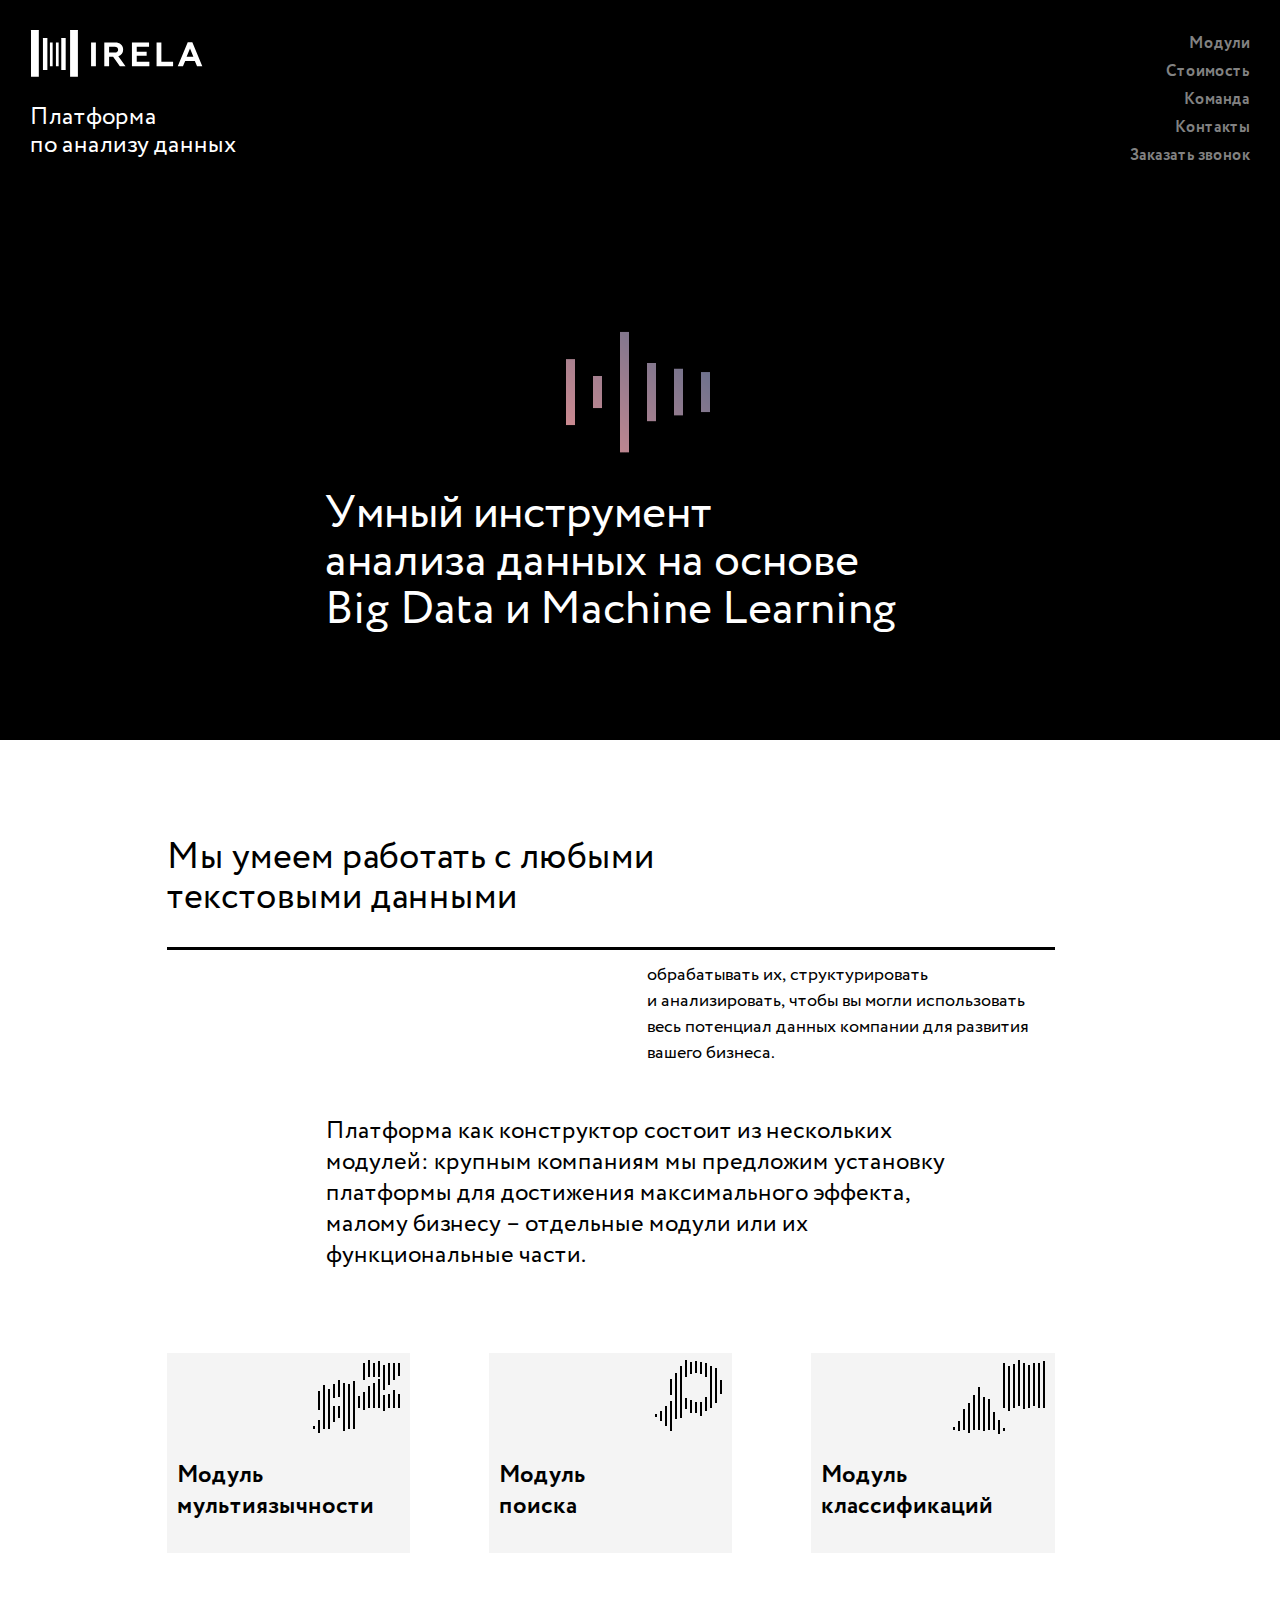
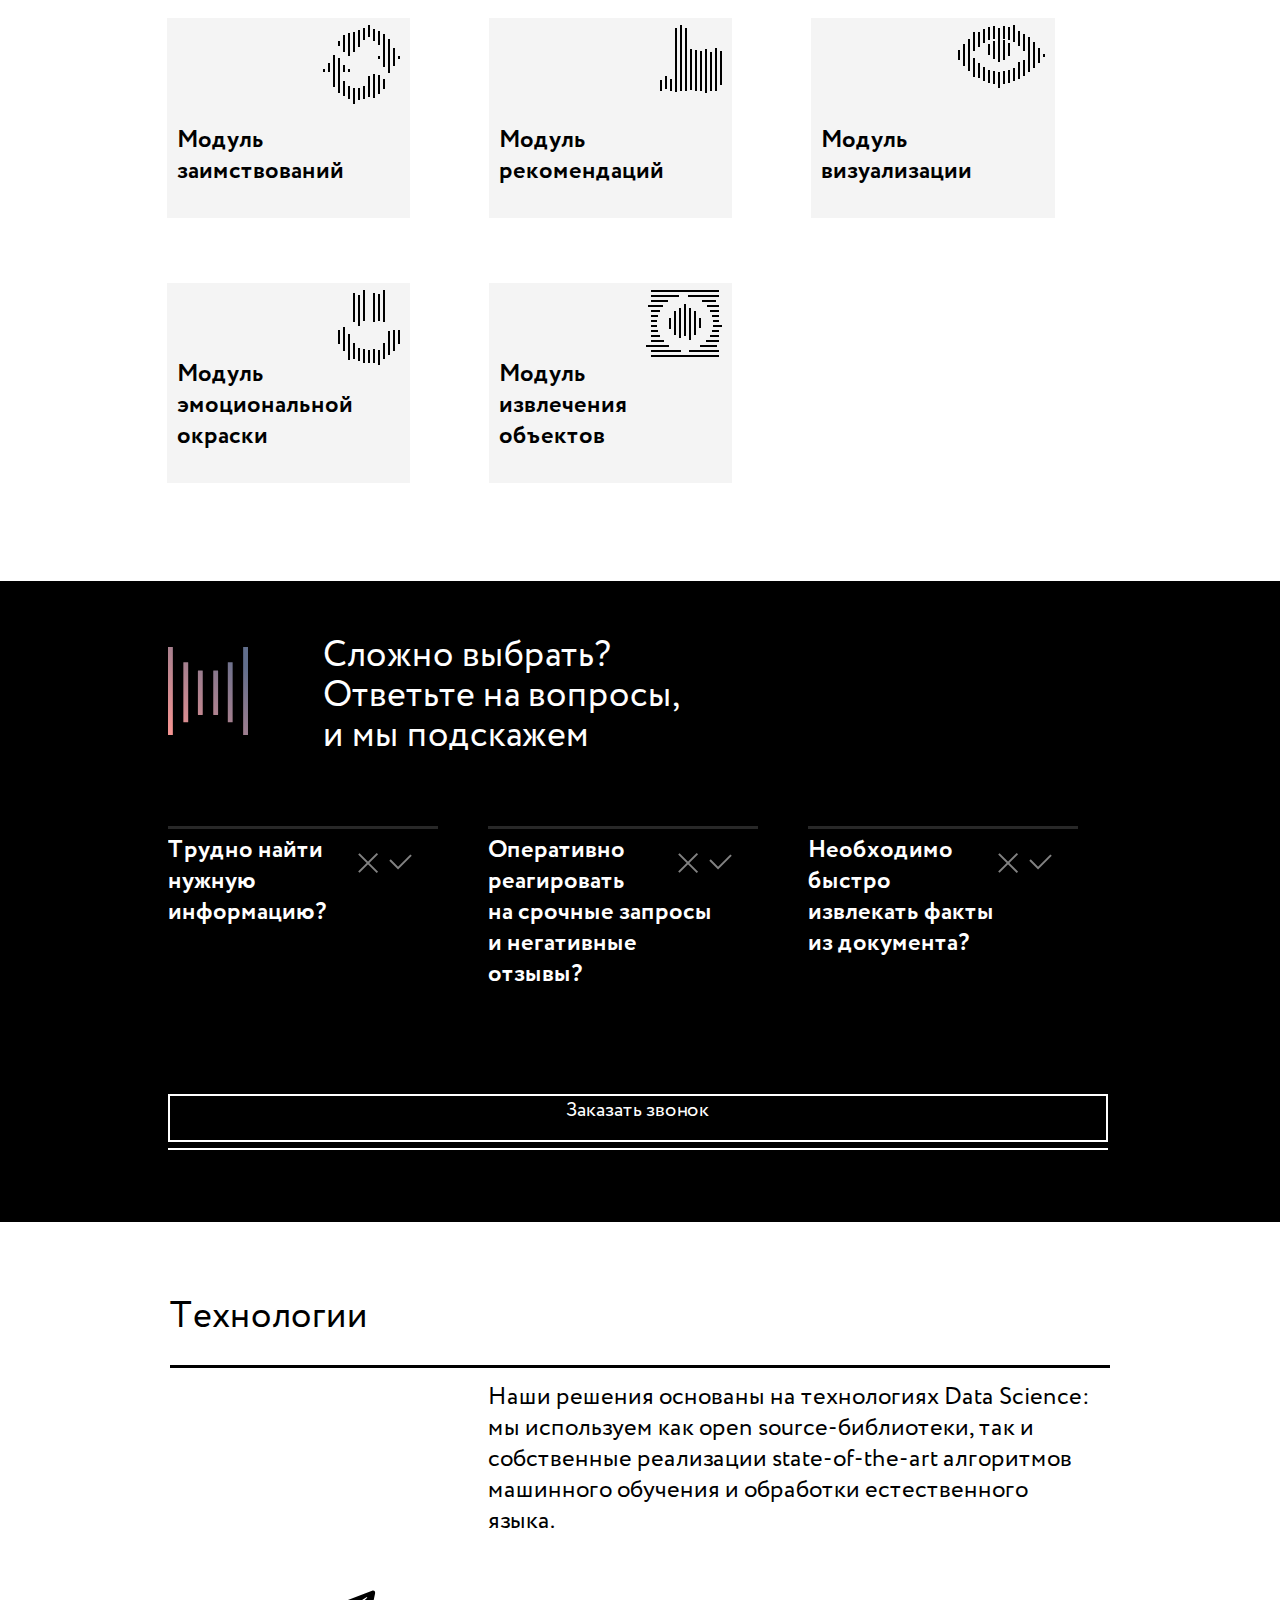
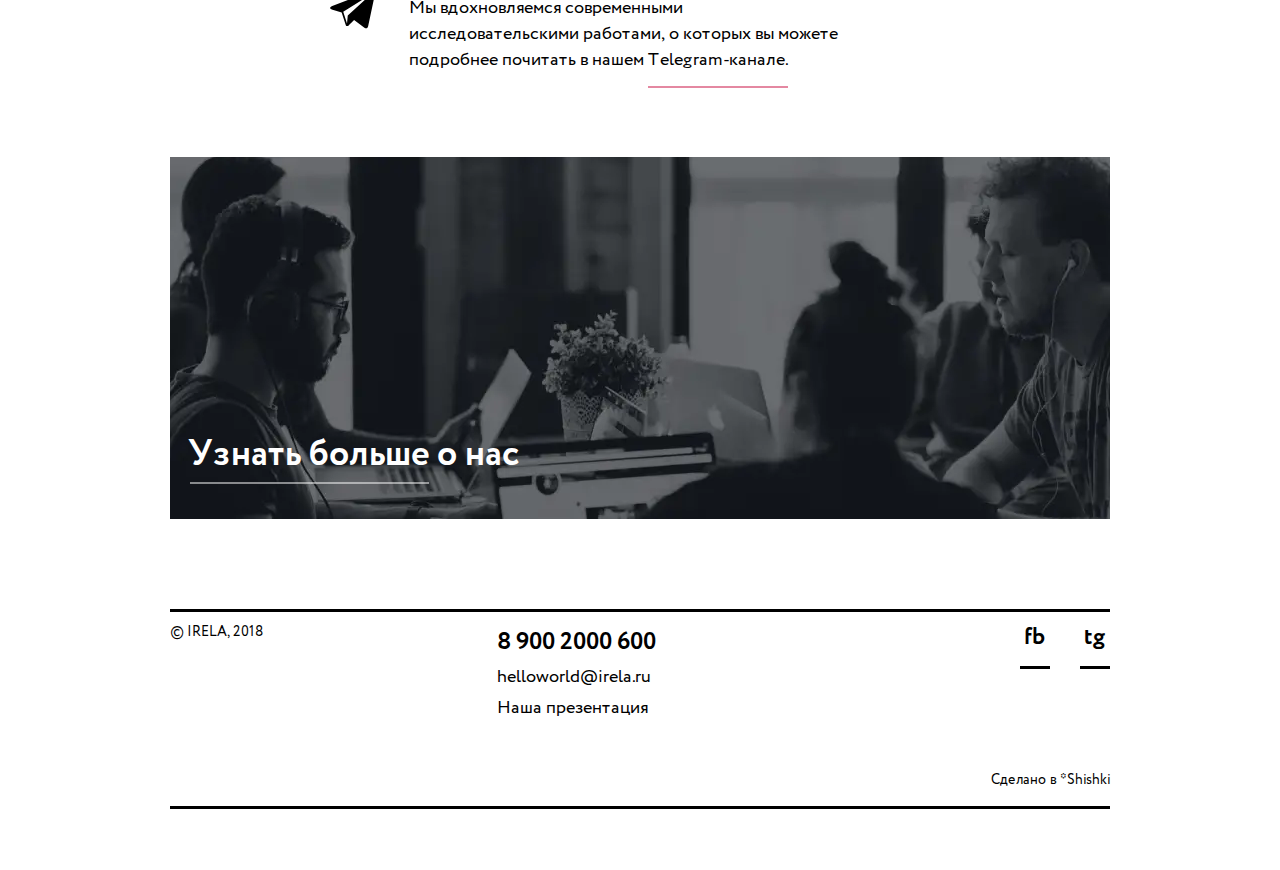
==== commit 2e948de4: "debug" ====
--- a/index.html
+++ b/index.html
@@ -29,6 +29,7 @@
 			</div> 		</div> 		<nav class="nav__menu menu">+			<a class="main-link" href="index.html"></a> 			<ul> 				<li class="modules-link"><a href="modules.html">Модули</a></li> 				<li class="prices-link"><a href="prices.html">Стоимость</a></li>@@ -581,6 +582,37 @@
 		</div> 	</div> </div>+			<div class="popup3">+	<div class="popup__body3">+		<div class="popup__write write">+			<div class="write__title">+				<h2>Написать нам письмо</h2>+			</div>+			<span class="popup__close close-popup"></span>+			<form class="write__form" name="write__form" onsubmit="return validate_form2();" method="post">+				<p class="form-name2"><input type="text" name="name" placeholder="Ваше имя"><span>Поле не заполнено</span></p>+				<p class="form-email"><input type="text" name="email" placeholder="Ваша почта"><span>Поле не заполнено</span></p>+				<p><textarea rows="1" name="comment" placeholder="Ваша мысль"></textarea></p>+				<div class="submit-btn2">+					<input type="submit" value="Отправить">+				</div>+			</form>+		</div>+	</div>+</div>+<div class="popup2">+	<div class="popup__body2">+		<div class="popup__submited submited">+			<div class="submited__title">+				<h2>Спасибо! Ваше письмо отправлено. Ждите ответа в ближайшее время.</h2>+			</div>+			<span class="popup__close close-popup"></span>+			<div class="btn-close">+				<button class="close-popup">Закрыть</button>+			</div>+		</div>+	</div>+</div> 		</div> 		<script src="https://code.jquery.com/jquery-3.5.1.min.js"></script> 		<script src="js/script.min.js"></script>--- a/css/style.min.css
+++ b/css/style.min.css
@@ -1 +1 @@
-@charset "UTF-8";*{padding:0;margin:0;border:0}*,:after,:before{-webkit-box-sizing:border-box;box-sizing:border-box}:active,:focus{outline:0}a:active,a:focus{outline:0}aside,footer,header,nav{display:block}body,html{height:100%;width:100%;font-size:100%;line-height:1;font-size:14px;-ms-text-size-adjust:100%;-moz-text-size-adjust:100%;-webkit-text-size-adjust:100%}button,input,textarea{font-family:inherit}input::-ms-clear{display:none}button{cursor:pointer;background:0 0}button::-moz-focus-inner{padding:0;border:0}a,a:visited{text-decoration:none}a:hover{text-decoration:none}ul li{list-style:none}img{vertical-align:top}h1,h2,h3,h4,h5,h6{font-size:inherit;font-weight:400}@font-face{font-family:CRC;font-display:swap;src:url(../fonts/CRC55.woff) format("woff"),url(../fonts/CRC55.woff2) format("woff2");font-weight:400;font-style:normal}@font-face{font-family:CRC;font-display:swap;src:url(../fonts/CRC35.woff) format("woff"),url(../fonts/CRC35.woff2) format("woff2");font-weight:300;font-style:normal}@font-face{font-family:GraphikLCG-Regular;font-display:swap;src:url(../fonts/GraphikLCG-Regular.woff) format("woff"),url(../fonts/GraphikLCG-Regular.woff2) format("woff2");font-weight:400;font-style:normal}@font-face{font-family:CRC;font-display:swap;src:url(../fonts/CRC65.woff) format("woff"),url(../fonts/CRC65.woff2) format("woff2");font-weight:700;font-style:normal}@font-face{font-family:TTNorms;font-display:swap;src:url(../fonts/TTNorms-Bold.woff) format("woff"),url(../fonts/TTNorms-Bold.woff2) format("woff2");font-weight:700;font-style:normal}@font-face{font-family:TTNorms;font-display:swap;src:url(../fonts/TTNorms-Regular.woff) format("woff"),url(../fonts/TTNorms-Regular.woff2) format("woff2");font-weight:400;font-style:normal}@font-face{font-family:"Lucida Grande";font-display:swap;src:url("../fonts/Lucida Grande.woff") format("woff"),url("../fonts/Lucida Grande.woff2") format("woff2");font-weight:400;font-style:normal}body{font-family:CRC}.main__container{max-width:1435px;margin:0 auto;padding:0 30px}.nav__container{display:-webkit-box;display:-ms-flexbox;display:flex;-webkit-box-pack:justify;-ms-flex-pack:justify;justify-content:space-between;max-width:1435px;margin:0 auto;padding:30px 30px 0 30px}.nav__logo{display:inline-block;background:url(../img/logoIrela.svg) no-repeat}.nav__logo .logosvg{fill:#fff;width:177px;height:55px}.nav__text{margin:15px 0 0 0}.nav__text p{color:#fff;font-size:24px;line-height:28px}.menu{text-align:right}.menu li a,.menu li button{font-weight:700;font-size:16px;line-height:28px;color:#828282}.menu li a:hover,.menu li button:hover{color:#fff}.menu .active-link a{color:#fff;pointer-events:none}.active-link{position:relative}.modules-link.active-link::before{content:'';position:absolute;left:-20px;bottom:6px;height:2px;width:66px;background:#fff}.prices-link.active-link::before{content:'';position:absolute;left:-40px;bottom:6px;height:2px;width:66px;background:#fff}.team-link.active-link::before{content:'';position:absolute;left:-25px;bottom:6px;height:2px;width:66px;background:#fff}.nav__burger{display:none}.nav__burger::before{top:9px}.nav__burger::after{bottom:9px}.nav.nav-fixed{position:fixed;width:100%;opacity:0}.nav.nav-fixed .nav__menu li a:hover,.nav.nav-fixed .nav__menu li button:hover{color:#515151}.nav.nav-fixed .nav__logo{background:0 0}.nav.nav-fixed .nav__logo .logosvg{fill:#000}.nav.nav-fixed .nav__text p{font-size:0}.nav.nav-fixed .active-link a{color:#000;pointer-events:none}.nav.nav-fixed .modules-link.active-link::before,.nav.nav-fixed .prices-link.active-link::before,.nav.nav-fixed .team-link.active-link::before{background:#000}.nav.nav-visible{-webkit-transition:opacity .6s ease 0s;-o-transition:opacity .6s ease 0s;transition:opacity .6s ease 0s;opacity:1}.main__header{min-height:740px;background:#000}.main__content{max-width:630px;margin:0 auto;padding:120px 0 0 0}.main__logo{text-align:center;height:200px}.main__logo img{height:100%}.main__title{margin:0 34px 0 0;font-weight:700;font-size:46px;line-height:48px;color:#fff}.weCan{min-height:1398px;padding:98px 0}.weCan__container{max-width:1007px;margin:0 auto;padding:0 30px}.weCan__content{margin:0 59px 0 0}.weCan__title{font-weight:700;font-size:36px;line-height:40px;padding:0 0 29px 0;border-bottom:3px solid #000}.weCan__subtitle{font-size:18px;line-height:26px;padding:0 0 0 480px;margin:12px 0 0 0}.weCan__text{font-size:24px;line-height:31px;padding:0 70px 0 159px;margin:50px 0 0 0}.weCan__items{overflow:hidden;margin:82px 0 0 0;display:grid;grid:repeat(3,1fr)/repeat(3,1fr);grid-row-gap:65px;grid-column-gap:78.5px}.weCan__item{display:block;position:relative;padding:107px 0 0 10px;font-weight:700;font-size:24px;line-height:31px;color:#000;-webkit-transition:background .3s ease 0s;-o-transition:background .3s ease 0s;transition:background .3s ease 0s;background:#f4f4f4}.weCan__item svg{fill:#000;position:absolute;top:7px;right:10px}.weCan__item:hover{background:#000;color:#fff}.weCan__item:hover svg{fill:#fff}.weCan__item:nth-child(7),.weCan__item:nth-child(8){padding:76px 0 31px 10px}.calculate{background:#000}.calculate__container{max-width:1005px;margin:0 auto;padding:0 30px}.calculate__body{margin:0 5px 0 0;padding:55px 0 80px 0;overflow:hidden}.calculate__top{display:-webkit-box;display:-ms-flexbox;display:flex;-webkit-box-pack:justify;-ms-flex-pack:justify;justify-content:space-between;margin:0 0 70px 0}.calculate__logotitle{display:-webkit-box;display:-ms-flexbox;display:flex}.calculate__logo{-ms-flex-item-align:center;align-self:center;margin:0 75px 10px 0}.calculate__title{font-size:36px;line-height:40px;color:#fff;font-weight:700;margin:0}.download{opacity:0;-webkit-transition:all 1s ease 0s;-o-transition:all 1s ease 0s;transition:all 1s ease 0s}.download.download-visible{opacity:1}.download__link{display:inline-block;margin:0 .9px 14px 0}.download__link:last-of-type{margin:0 0 14px 0}.download__button{display:block;width:300px;padding:0 0 13px 0;border:2px solid #fff;font-weight:700;font-size:20px;line-height:31px;text-align:center;color:#fff;margin:0 0 6px 0;-webkit-transition:color .3s ease 0s,background .3s ease 0s,-webkit-transform .1s ease 0s;transition:color .3s ease 0s,background .3s ease 0s,-webkit-transform .1s ease 0s;-o-transition:color .3s ease 0s,background .3s ease 0s,transform .1s ease 0s;transition:color .3s ease 0s,background .3s ease 0s,transform .1s ease 0s;transition:color .3s ease 0s,background .3s ease 0s,transform .1s ease 0s,-webkit-transform .1s ease 0s}.download__button:hover{background:#fff;color:#000}.download__button:active{-webkit-transform:translateY(8px);-ms-transform:translateY(8px);transform:translateY(8px)}.download__descryption{font-size:14px;line-height:26px;color:#fff;border-top:2px solid #fff}.calculate__content{margin:0 0 53px 0}.calculate__questions{display:-webkit-box;display:-ms-flexbox;display:flex;margin:0 0 27px 0}.calculate__question{font-size:24px;line-height:31px;color:#fff;font-weight:700;border-top:3px solid #282828;min-width:270px;padding:6px 0 24px 0;position:relative;margin:0 50px 0 0;min-height:183px;-webkit-transition:opacity 0s ease .1s;-o-transition:opacity 0s ease .1s;transition:opacity 0s ease .1s}.calculate__question.delete,.calculate__question.down{opacity:0}.calculate__question::before{content:'';position:absolute;width:0;height:100%;top:0;right:0;background:#fff;z-index:3;-webkit-transition:width .1s ease 0s;-o-transition:width .1s ease 0s;transition:width .1s ease 0s}.calculate__question.delete::before{width:100%}.calculate__question::after{content:'';position:absolute;width:100%;height:0;top:0;left:0;background:#fff;z-index:3;-webkit-transition:height .1s ease 0s;-o-transition:height .1s ease 0s;transition:height .1s ease 0s}.calculate__question.down::after{height:100%}.no-btn{position:absolute;top:20px;right:57px}.ok-btn{position:absolute;top:22px;right:20px}.calculate__answers-box{display:none}.calculate__answers{display:-webkit-box;display:-ms-flexbox;display:flex;-ms-flex-wrap:wrap;flex-wrap:wrap;margin:0 -50px 0 0}.youranswers-text{font-size:0}.calculate__answer{background:#fff;min-width:270px;min-height:0;padding:7px 14px 30px;display:-webkit-box;display:-ms-flexbox;display:flex;margin:0 50px 30px 0;-webkit-box-orient:vertical;-webkit-box-direction:normal;-ms-flex-direction:column;flex-direction:column;-webkit-box-pack:justify;-ms-flex-pack:justify;justify-content:space-between;-webkit-box-flex:0;-ms-flex:0 0 27%;flex:0 0 27%;opacity:0;-webkit-transition:min-height 0s ease 80ms,opacity .4s ease 0s;-o-transition:min-height 0s ease 80ms,opacity .4s ease 0s;transition:min-height 0s ease 80ms,opacity .4s ease 0s}.calculate__answer.appear{min-height:190px;opacity:1}.answer__question{text-align:right;font-size:14px;line-height:20px;padding:0 0 0 85px}.answer__answer a{font-size:24px;line-height:31px;font-weight:700;color:#000}.calculate__bottom{position:relative}.calculate__bottom::after{content:'';position:absolute;bottom:-8px;left:0;width:100%;height:2px;background:#fff}.btn-ordercall{display:inline-block;width:100%;font-size:20px;line-height:31px;text-align:center;color:#fff;border:2px solid #fff;padding:0 0 13px 0;-webkit-transition:color .3s ease 0s,background .3s ease 0s,-webkit-transform .1s ease 0s;transition:color .3s ease 0s,background .3s ease 0s,-webkit-transform .1s ease 0s;-o-transition:color .3s ease 0s,background .3s ease 0s,transform .1s ease 0s;transition:color .3s ease 0s,background .3s ease 0s,transform .1s ease 0s;transition:color .3s ease 0s,background .3s ease 0s,transform .1s ease 0s,-webkit-transform .1s ease 0s}.btn-ordercall:hover{background:#fff;color:#000}.btn-ordercall:active{-webkit-transform:translateY(8px);-ms-transform:translateY(8px);transform:translateY(8px)}.technologies{padding:75px 0 0 0}.technologies__container{max-width:1000px;margin:0 auto;padding:0 30px}.technologies__title{font-weight:700;font-size:36px;line-height:40px;margin:0 0 28px}.technologies__subtitle{font-size:24px;line-height:31px;padding:14px 20px 0 318px;border-top:3px solid #000;margin:0 0 50px}.technologies__text{font-size:18px;line-height:26px;padding:8px 200px 0 239px;margin:0 0 84px;background:url(../img/icons/flight.svg) 160px 3px no-repeat}.technologies__text a{color:#000;white-space:nowrap;position:relative}.technologies__text a::before{content:'';position:absolute;top:35px;left:0;width:100%;height:2px;background:#e488a1}.technologies__image{height:362px;position:relative}.technologies__image::before{content:'';position:absolute;width:239px;height:2px;left:20px;top:325px;background:#fff;opacity:.5}.technologies__image img{width:100%;height:100%;-o-object-fit:cover;object-fit:cover}.technologies__image a{font-weight:700;font-size:36px;line-height:40px;color:#fff;position:absolute;top:278px;left:18px}.footer{padding:90px 0 61px}.footer__container{max-width:1000px;margin:0 auto;padding:0 30px}.footer__body{border-top:3px solid #000;border-bottom:3px solid #000;padding:10px 0 16px}.footer__row{display:-webkit-box;display:-ms-flexbox;display:flex;-webkit-box-pack:justify;-ms-flex-pack:justify;justify-content:space-between;margin:0 0 46px}.footer__copyright{font-size:14px;line-height:20px}.footer__contacts{margin:0 130px 0 0}.footer__tel{display:block;color:#000;font-weight:700;font-size:24px;line-height:40px}.footer__email,.footer__link{display:block;font-size:18px;line-height:31px;color:#000}.footer__email:hover,.footer__link:hover,.footer__tel:hover{color:#e488a1}.footer__social{min-width:90px;display:-webkit-box;display:-ms-flexbox;display:flex;-webkit-box-pack:justify;-ms-flex-pack:justify;justify-content:space-between;-webkit-box-align:start;-ms-flex-align:start;align-items:flex-start}.footer__social a{display:inline-block;padding:0 4px 12.5px;border-bottom:3px solid #000;font-weight:700;font-size:24px;line-height:31px;color:#000}.footer__social a:hover{color:#e488a1;border-bottom:3px solid #e488a1}.footer__made-in{text-align:right;font-size:14px;line-height:20px}.popup{position:fixed;width:100%;height:100%;background:rgba(0,0,0,.85);top:0;left:0;z-index:110;overflow-y:auto;overflow-x:hidden;opacity:0;visibility:hidden;-webkit-transition:all .4s ease 0s;-o-transition:all .4s ease 0s;transition:all .4s ease 0s}.popup.popup-open{opacity:1;visibility:visible}.popup__body{min-height:100%;display:-webkit-box;display:-ms-flexbox;display:flex;-webkit-box-pack:center;-ms-flex-pack:center;justify-content:center;-webkit-box-align:center;-ms-flex-align:center;align-items:center}.popup__ordercall{opacity:0;-webkit-transform:perspective(600px) translate(0,-100%) rotateX(45deg);transform:perspective(600px) translate(0,-100%) rotateX(45deg);padding:55px 160px 70px 160px;-webkit-transition:all .4s ease 0s;-o-transition:all .4s ease 0s;transition:all .4s ease 0s}.popup__ordercall.ordercall-appear{opacity:1;-webkit-transform:perspective(600px) translate(0,0) rotateX(0);transform:perspective(600px) translate(0,0) rotateX(0)}.order{position:relative;background:#fff;z-index:120}.order__title{font-weight:700;font-size:36px;line-height:40px;color:#000;margin:0 0 20px}.popup__close{cursor:pointer;position:absolute;width:25px;height:25px;right:160px;top:70px}.popup__close::before{content:'';position:absolute;width:25px;height:3px;right:0;top:12px;background:#000;-webkit-transform:rotate(-45deg);-ms-transform:rotate(-45deg);transform:rotate(-45deg)}.popup__close::after{content:'';position:absolute;width:25px;height:3px;right:0;top:12px;background:#000;-webkit-transform:rotate(45deg);-ms-transform:rotate(45deg);transform:rotate(45deg)}.popup__close:hover::after,.popup__close:hover::before{background:#e488a1}.order__form p{min-height:60px;border-bottom:3px solid #000;position:relative;min-width:620px}.order__form p:last-of-type{margin:0 0 50px 0}.order__form input,textarea{padding:10px 0 0 0;font-size:24px;line-height:40px;width:100%}.form-name span,.form-tel span{display:none;width:135px;height:26px;padding:2px 0 0 0;background:red;position:absolute;right:0;bottom:0;font-size:14px;line-height:20px;color:#fff;text-align:center}.form-name.error-input,.form-tel.error-input{border-bottom:3px solid red}.form-name.error-input span,.form-tel.error-input span{display:inline-block}.order__form textarea{overflow:hidden;resize:none}.submit-btn{position:relative}.submit-btn::after{content:'';position:absolute;bottom:-8px;left:0;width:100%;height:2px;background:#000}.submit-btn input{cursor:pointer;margin:0;background:#fff;font-size:20px;line-height:31px;font-weight:700;color:#000;display:inline-block;width:100%;text-align:center;border:2px solid #000;padding:0 0 13px 0;-webkit-transition:color .3s ease 0s,background .3s ease 0s,-webkit-transform .1s ease 0s;transition:color .3s ease 0s,background .3s ease 0s,-webkit-transform .1s ease 0s;-o-transition:color .3s ease 0s,background .3s ease 0s,transform .1s ease 0s;transition:color .3s ease 0s,background .3s ease 0s,transform .1s ease 0s;transition:color .3s ease 0s,background .3s ease 0s,transform .1s ease 0s,-webkit-transform .1s ease 0s}.submit-btn input:hover{background:#000;color:#fff}.submit-btn input:active{-webkit-transform:translateY(8px);-ms-transform:translateY(8px);transform:translateY(8px)}.popup2{position:fixed;width:100%;height:100%;background:rgba(0,0,0,.85);top:0;left:0;z-index:110;overflow-y:auto;overflow-x:hidden;opacity:0;visibility:hidden;-webkit-transition:all .4s ease 0s;-o-transition:all .4s ease 0s;transition:all .4s ease 0s}.popup2.popup-open{opacity:1;visibility:visible}.popup__body2{min-height:100%;display:-webkit-box;display:-ms-flexbox;display:flex;-webkit-box-pack:center;-ms-flex-pack:center;justify-content:center;-webkit-box-align:center;-ms-flex-align:center;align-items:center}.popup__submited{opacity:0;-webkit-transform:perspective(600px) translate(0,-100%) rotateX(45deg);transform:perspective(600px) translate(0,-100%) rotateX(45deg);padding:63px 160px 77px 160px;-webkit-transition:all .4s ease 0s;-o-transition:all .4s ease 0s;transition:all .4s ease 0s}.popup__submited.submited-appear{opacity:1;-webkit-transform:perspective(600px) translate(0,0) rotateX(0);transform:perspective(600px) translate(0,0) rotateX(0)}.submited{position:relative;max-width:940px;background:#fff;z-index:120}.submited__title{font-weight:700;font-size:36px;line-height:40px;padding:0 175px 0 0;margin:0 0 155px 0}.btn-close{position:relative}.btn-close::after{content:'';position:absolute;bottom:-8px;left:0;width:100%;height:2px;background:#000}.btn-close button{background:#fff;font-size:20px;line-height:31px;font-weight:700;color:#000;display:inline-block;width:100%;text-align:center;border:2px solid #000;padding:0 0 13px 0;-webkit-transition:color .3s ease 0s,background .3s ease 0s,-webkit-transform .1s ease 0s;transition:color .3s ease 0s,background .3s ease 0s,-webkit-transform .1s ease 0s;-o-transition:color .3s ease 0s,background .3s ease 0s,transform .1s ease 0s;transition:color .3s ease 0s,background .3s ease 0s,transform .1s ease 0s;transition:color .3s ease 0s,background .3s ease 0s,transform .1s ease 0s,-webkit-transform .1s ease 0s}.btn-close button:hover{background:#000;color:#fff}.btn-close button:active{-webkit-transform:translateY(8px);-ms-transform:translateY(8px);transform:translateY(8px)}.modules__header{background:#000;min-height:666px}.modules__container{max-width:1435px;margin:0 auto;padding:0 30px}.modules__content{max-width:560px;margin:0 auto;padding:0 0 81px 0}.modules__logo{height:200px;text-align:center;margin:0 0 -10px 0}.modules__logo img{height:100%}.modules__title{font-weight:700;font-size:60px;line-height:48px;color:#fff;margin:0 0 22px 0}.modules__text{font-size:24px;line-height:31px;color:#fff}.descryptions{padding:70px 0 100px 0}.descryptions__container{max-width:1006px;margin:0 auto;padding:0 30px}.descryptions__items{display:grid;grid:250px repeat(4,300px)/repeat(2,1fr);grid-row-gap:70px;grid-column-gap:80px}.descryptions__item{background:#f4f4f4;position:relative;display:-webkit-box;display:-ms-flexbox;display:flex;-webkit-box-orient:vertical;-webkit-box-direction:normal;-ms-flex-direction:column;flex-direction:column;padding:5px 0 25px 12px}.descryptions__item a{color:#000}.descryptions__item img{position:absolute;top:10px;right:5px}.descryptions__item h3{font-weight:700;font-size:24px;line-height:31px;-webkit-box-flex:1;-ms-flex:1 0 auto;flex:1 0 auto}.descryptions__item p{font-size:18px;line-height:26px}.descryptions__item:first-of-type{padding:5px 0 25px 12px;grid-row-start:1;grid-row-end:2;grid-column-start:1;grid-column-end:3}.descryptions__item:first-of-type img{top:10px}.prices__header{min-height:755px;background:#000}.prices__container{max-width:1435px;margin:0 auto;padding:0 30px}.prices__content{max-width:680px;margin:0 auto;padding:45px 0 40px 0}.prices__title{font-weight:700;font-size:60px;line-height:48px;color:#fff;margin:0 0 30px 0}.prices__subtitle{font-size:24px;line-height:31px;color:#fff;margin:0 0 20px 0}.prices__text{font-size:18px;line-height:26px;color:#fff;margin:0 0 55px 0}.prices__btn-write{position:relative;width:225px}.prices__btn-write::after{content:'';position:absolute;bottom:-8px;left:0;width:100%;height:2px;background:#fff}.btn-write{display:inline-block;width:100%;font-size:20px;line-height:31px;text-align:center;color:#fff;border:2px solid #fff;padding:0 0 13px 0;-webkit-transition:color .3s ease 0s,background .3s ease 0s,-webkit-transform .1s ease 0s;transition:color .3s ease 0s,background .3s ease 0s,-webkit-transform .1s ease 0s;-o-transition:color .3s ease 0s,background .3s ease 0s,transform .1s ease 0s;transition:color .3s ease 0s,background .3s ease 0s,transform .1s ease 0s;transition:color .3s ease 0s,background .3s ease 0s,transform .1s ease 0s,-webkit-transform .1s ease 0s}.btn-write:hover{background:#fff;color:#000}.btn-write:active{-webkit-transform:translateY(8px);-ms-transform:translateY(8px);transform:translateY(8px)}.pricelist{padding:95px 0 10px 0}.pricelist__container{max-width:1002px;padding:0 30px;margin:0 auto}.pricelist__item{display:-webkit-box;display:-ms-flexbox;display:flex;-webkit-box-pack:justify;-ms-flex-pack:justify;justify-content:space-between;padding:0 0 60px 160px;font-weight:700;font-size:36px;line-height:40px;margin:0 0 25px 0}.pricelist__item:first-child{background:url(../img/icons/01mod.svg) 12px 0 no-repeat}.pricelist__item:nth-child(2){background:url(../img/icons/02mod.svg) 0 0 no-repeat}.pricelist__item:nth-child(3){background:url(../img/icons/03mod.svg) 12px 0 no-repeat}.pricelist__item:nth-child(4){background:url(../img/icons/05mod.svg) 0 0 no-repeat}.pricelist__item:nth-child(5){background:url(../img/icons/04mod.svg) 5px 0 no-repeat}.pricelist__item:nth-child(6){background:url(../img/icons/06mod.svg) 12px 0 no-repeat}.pricelist__item:nth-child(7){background:url(../img/icons/07mod.svg) 5px 0 no-repeat}.pricelist__item:nth-child(8){background:url(../img/icons/08mod.svg) 17px 0 no-repeat}.pricelist__item:last-child{background:url(../img/icons/09mod.svg) 12px 0 no-repeat;margin:0}.pricelist__item a{color:#000;font-weight:700;font-size:24px;line-height:31px}.pricelist__item span{color:#828282}.popup3{position:fixed;width:100%;height:100%;background:rgba(0,0,0,.85);top:0;left:0;z-index:110;overflow-y:auto;overflow-x:hidden;opacity:0;visibility:hidden;-webkit-transition:all .4s ease 0s;-o-transition:all .4s ease 0s;transition:all .4s ease 0s}.popup3.popup-open{opacity:1;visibility:visible}.popup__body3{min-height:100%;display:-webkit-box;display:-ms-flexbox;display:flex;-webkit-box-pack:center;-ms-flex-pack:center;justify-content:center;-webkit-box-align:center;-ms-flex-align:center;align-items:center}.popup__write{opacity:0;-webkit-transform:perspective(600px) translate(0,-100%) rotateX(45deg);transform:perspective(600px) translate(0,-100%) rotateX(45deg);padding:55px 160px 70px 160px;-webkit-transition:all .4s ease 0s;-o-transition:all .4s ease 0s;transition:all .4s ease 0s}.popup__write.ordercall-appear{opacity:1;-webkit-transform:perspective(600px) translate(0,0) rotateX(0);transform:perspective(600px) translate(0,0) rotateX(0)}.write{position:relative;background:#fff;z-index:120}.write__title{font-weight:700;font-size:36px;line-height:40px;color:#000;margin:0 0 20px}.popup__close{cursor:pointer;position:absolute;width:25px;height:25px;right:160px;top:70px}.popup__close::before{content:'';position:absolute;width:25px;height:3px;right:0;top:12px;background:#000;-webkit-transform:rotate(-45deg);-ms-transform:rotate(-45deg);transform:rotate(-45deg)}.popup__close::after{content:'';position:absolute;width:25px;height:3px;right:0;top:12px;background:#000;-webkit-transform:rotate(45deg);-ms-transform:rotate(45deg);transform:rotate(45deg)}.popup__close:hover::after,.popup__close:hover::before{background:#e488a1}.write__form p{min-height:60px;border-bottom:3px solid #000;position:relative;min-width:620px}.write__form p:last-of-type{margin:0 0 50px 0}.write__form input,textarea{padding:10px 0 0 0;font-size:24px;line-height:40px;width:100%}.form-email span,.form-name2 span{display:none;width:135px;height:26px;padding:2px 0 0 0;background:red;position:absolute;right:0;bottom:0;font-size:14px;line-height:20px;color:#fff;text-align:center}.form-email.error-input,.form-name2.error-input{border-bottom:3px solid red}.form-email.error-input span,.form-name2.error-input span{display:inline-block}.write__form textarea{overflow:hidden;resize:none}.submit-btn2{position:relative}.submit-btn2::after{content:'';position:absolute;bottom:-8px;left:0;width:100%;height:2px;background:#000}.submit-btn2 input{cursor:pointer;margin:0;background:#fff;font-size:20px;line-height:31px;font-weight:700;color:#000;display:inline-block;width:100%;text-align:center;border:2px solid #000;padding:0 0 13px 0;-webkit-transition:color .3s ease 0s,background .3s ease 0s,-webkit-transform .1s ease 0s;transition:color .3s ease 0s,background .3s ease 0s,-webkit-transform .1s ease 0s;-o-transition:color .3s ease 0s,background .3s ease 0s,transform .1s ease 0s;transition:color .3s ease 0s,background .3s ease 0s,transform .1s ease 0s;transition:color .3s ease 0s,background .3s ease 0s,transform .1s ease 0s,-webkit-transform .1s ease 0s}.submit-btn2 input:hover{background:#000;color:#fff}.submit-btn2 input:active{-webkit-transform:translateY(8px);-ms-transform:translateY(8px);transform:translateY(8px)}.team__header{min-height:670px;background:#000}.team__container{max-width:1435px;margin:0 auto;padding:0 30px}.team__content{max-width:595px;margin:0 auto;padding:0 0 105px 0}.team__logo{text-align:center;margin:0;height:200px}.team__logo img{margin:-55px 0 0 0;height:100%}.team__title{font-weight:700;font-size:60px;line-height:48px;color:#fff;margin:0 0 35px 0}.team__text{font-size:24px;line-height:31px;color:#fff}.team-people__container{max-width:1000px;margin:0 auto;padding:0 30px}.team-people__content{padding:95px 0 0 0}.developing__team,.managing__team,.rd__team{font-weight:700;font-size:36px;line-height:40px;margin:0 0 65px 0}.managing__items{display:grid;grid:560px 560px/280px 280px 280px;grid-row-gap:50px;grid-column-gap:40px;margin:0 0 70px 0}.managing__image{position:relative;height:219px;margin:0 0 20px 0}.managing__image img{height:100%}.managing__image a{font-weight:700;font-size:16px;line-height:20px;color:#fff;display:inline-block;position:absolute;width:30px;height:30px;right:61px;border-bottom:3px solid #fff;padding:0 0 0 2px}.managing__image a:first-of-type{top:10px}.managing__image a:last-of-type{top:45px}.managing__title{font-weight:700;font-size:24px;line-height:31px;margin:0 0 5px 0}.managing__subtitle{font-weight:700;font-size:18px;line-height:26px;color:#828282;margin:0 0 20px 0}.managing__text{font-size:18px;line-height:26px;margin:0 0 10px 0}.managing__hash{font-size:18px;line-height:26px;color:#929292}.rd__items{margin:0 0 70px 0}.developing__items,.rd__items{display:grid;grid:560px/280px 280px 280px;grid-row-gap:50px;grid-column-gap:40px}.team-people__developing{margin:0 0 75px 0}.team__btn-box{position:relative;width:100%}.team__btn-box::after{content:'';position:absolute;bottom:-8px;left:0;width:100%;height:2px;background:#000}.team__btn{display:inline-block;width:100%;font-size:30px;line-height:31px;text-align:center;border:2px solid #000;color:#fff;background:#000;padding:15px 0 30px 0;-webkit-transition:color .3s ease 0s,background .3s ease 0s,-webkit-transform .1s ease 0s;transition:color .3s ease 0s,background .3s ease 0s,-webkit-transform .1s ease 0s;-o-transition:color .3s ease 0s,background .3s ease 0s,transform .1s ease 0s;transition:color .3s ease 0s,background .3s ease 0s,transform .1s ease 0s;transition:color .3s ease 0s,background .3s ease 0s,transform .1s ease 0s,-webkit-transform .1s ease 0s}.team__btn:hover{background:#fff;color:#000}.team__btn:active{-webkit-transform:translateY(8px);-ms-transform:translateY(8px);transform:translateY(8px)}@media (max-width:1280px){.nav.nav-fixed{z-index:100;background:#000}.nav.nav-fixed .nav__container{height:74px;padding:0 45px}.nav.nav-fixed .nav__logotext{display:-webkit-box;display:-ms-flexbox;display:flex;-webkit-box-align:center;-ms-flex-align:center;align-items:center}.nav.nav-fixed .nav__logo{background:url(../img/logoIrela.svg) no-repeat;margin:10px 0 0 0}.nav.nav-fixed .nav__logo .logosvg{fill:#fff}.nav.nav-fixed .nav__menu{display:-webkit-box;display:-ms-flexbox;display:flex;-webkit-box-align:center;-ms-flex-align:center;align-items:center}.nav.nav-fixed .nav__menu ul{display:-webkit-box;display:-ms-flexbox;display:flex}.nav.nav-fixed .nav__menu li{margin:0 0 0 20px}.nav.nav-fixed .nav__menu li a:hover,.nav.nav-fixed .nav__menu li button:hover{color:#fff}.nav.nav-fixed .nav__menu .active-link a{color:#fff}.nav.nav-fixed .nav__menu .active-link::before{left:0;bottom:-10px;height:2px;width:100%;background:#fff}.nav.nav-fixed .nav__menu.padding-menu{padding:0 0 15px 0}.nav.nav-fixed .nav__text{margin:0 0 0 37px}.nav.nav-fixed .nav__text p{font-size:14px;line-height:16px}}@media (max-width:1024px){.main__title{font-size:36px;line-height:38px;margin:0}.main__content{max-width:470px}.nav.nav-fixed .nav__text{margin:0 0 0 15px}.main__header{min-height:650px}.weCan__content{margin:0}.weCan{min-height:1200px;padding:70px 0}.weCan__title{font-size:32px;line-height:36px}.weCan__subtitle{font-size:16px;line-height:20px;padding:0 70px 0 480px}.weCan__text{font-size:18px;line-height:26px;padding:0 150px 0 159px;margin:30px 0 0 0}.weCan__items{margin:65px 0 0 0}.weCan__item{padding:95px 0 0 10px;font-size:24px;line-height:31px}.weCan__item:nth-child(7),.weCan__item:nth-child(8){padding:95px 0 10px 10px}.calculate__body{padding:40px 0 60px 0;margin:0}.calculate__top{margin:0 0 50px 0}.calculate__title{font-size:32px;line-height:36px;-ms-flex-item-align:center;align-self:center}.calculate__logo{-ms-flex-item-align:center;align-self:center;margin:0 55px 5px 0}.calculate__question{font-size:18px;line-height:28px;min-height:170px}.no-btn{position:absolute;top:20px;right:42px}.ok-btn{position:absolute;top:22px;right:5px}.technologies{padding:60px 0 0 0}.technologies__title{font-size:32px;line-height:36px;margin:0 0 15px}.technologies__subtitle{font-size:18px;line-height:26px;margin:0 0 30px;padding:14px 80px 0 318px}.technologies__text{font-size:15px;line-height:22px;padding:8px 220px 0 239px}.technologies__image a{font-size:32px;line-height:36px;top:201px}.technologies__image{height:280px}.technologies__image::before{top:243px}.footer__row{margin:0 0 25px}.footer__tel{font-size:24px;line-height:40px}.footer__email,.footer__link{font-size:18px;line-height:31px}.popup__ordercall{padding:30px 100px 50px 100px}.order__title{font-size:32px;line-height:36px}.order__form p{min-width:480px;min-height:40px}.popup__close{right:100px;top:35px}.order__form input,textarea{padding:10px 0 0 0;font-size:20px;line-height:36px;width:100%}.submit-btn input{font-size:20px;line-height:31px;padding:0 0 13px 0}.popup__submited{max-width:680px;padding:30px 100px 50px 100px}.submited__title{font-size:32px;line-height:36px;padding:0 100px 0 0;margin:0 0 145px 0}.modules__title{font-size:36px;line-height:38px}.modules__text{font-size:20px;line-height:26px}.modules__content{max-width:470px}.popup__write{padding:30px 100px 50px 100px}.write__title{font-size:32px;line-height:36px}.write__form p{min-width:480px;min-height:40px}.popup__close{right:100px;top:35px}.write__form input,textarea{padding:10px 0 0 0;font-size:20px;line-height:36px;width:100%}.submit-btn2 input{font-size:20px;line-height:31px;padding:0 0 13px 0}.team-people__container{max-width:800px}.managing__items{grid:560px 560px 560px/280px 280px;grid-row-gap:50px;grid-column-gap:40px;margin:0 auto 70px auto;max-width:600px}.developing__items,.rd__items{grid:560px/280px 280px;grid-row-gap:50px;grid-column-gap:40px;margin:0 auto;max-width:600px}.rd__items{margin:0 auto 70px auto}}@media (max-width:980px){.calculate__content{margin:0 0 30px 0}.calculate__top{margin:0 0 45px 0}.calculate__question{min-width:30.9%;margin:0 25px 0 0;min-height:170px}.calculate__answer{background:#fff;min-width:200px;min-height:0;padding:7px 14px 30px;margin:0 25px 30px 0;-webkit-box-flex:0;-ms-flex:0 0 29.5%;flex:0 0 29.5%}.answer__question{text-align:right;font-size:12px;line-height:18px;padding:0 0 0 50px}.answer__answer a{font-size:20px;line-height:22px;font-weight:700;color:#000}}@media (max-width:920px){.nav.nav-fixed .nav__container{padding:0 15px;height:60px}.nav.nav-fixed .menu li{margin:0 0 0 10px}.nav.nav-fixed .menu li a,.nav.nav-fixed .menu li button{font-size:14px}}@media (max-width:900px){.weCan__subtitle{padding:0 70px 0 360px}.weCan__text{padding:0 100px 0 120px}.weCan__item{font-size:20px;line-height:26px}.calculate__title{font-size:28px;line-height:34px}.calculate__logo{margin:0 35px 5px 0}.calculate__answer{background:#fff;min-width:200px;min-height:0;padding:15px 14px 30px;margin:0 25px 30px 0;-webkit-box-flex:0;-ms-flex:0 0 28.987%;flex:0 0 28.987%}.calculate__answer.appear{min-height:170px}.pricelist__item{padding:0 0 60px 115px}}@media (max-width:850px){.descryptions__item{min-height:250px}.descryptions__item:first-of-type{padding:5px 0 25px 12px}.descryptions__item:first-of-type img{top:10px}}@media (max-width:830px){.technologies__subtitle{padding:14px 0 0 255px}.technologies__text{padding:8px 200px 0 200px;background-position:121px 3px}}@media (max-width:800px){.pricelist__item{padding:0 0 60px 100px}}@media (max-width:768px){.nav__burger{display:block;position:fixed;top:25px;right:25px;width:50px;height:45px;z-index:51;margin:-5px 0 0 0;background:#000}.nav__burger span{position:absolute;top:21.5px;left:10px;height:2px;width:30px;background-color:#fff;-webkit-transition:all .5s ease 0s;-o-transition:all .5s ease 0s;transition:all .5s ease 0s}.nav__burger::after,.nav__burger::before{content:'';background-color:#fff;position:absolute;width:30px;height:2px;left:9.5px;-webkit-transition:all .5s ease 0s;-o-transition:all .5s ease 0s;transition:all .5s ease 0s}.main__header{min-height:536px}.main__container{padding:0 25px}.nav__container{padding:25px 25px 0 25px}.nav__text{margin:10px 0 0 0}.nav__text p{font-size:16px;line-height:21px}.nav__logo{background:url(../img/logosmall.svg) no-repeat}.nav__logo .logosvg{opacity:0;height:41px}.menu{position:fixed;width:100vw;height:100vh;z-index:50;padding:0 25px 0 25px;background:url(../img/logosmall.svg) no-repeat,#000;background-position:25px 25px;text-align:left;margin:-25px 0 0 -25px;-webkit-transform:translate(120%,-120%);-ms-transform:translate(120%,-120%);transform:translate(120%,-120%);-webkit-transition:all .3s ease 0s;-o-transition:all .3s ease 0s;transition:all .3s ease 0s}.menu ul{position:absolute;left:25px;bottom:75px}.menu li:last-child{margin:15px 0 0 0}.menu li a,.menu li button{font-size:30px;line-height:43px;color:#fff}.modules-link.active-link::before{left:133px;bottom:5px;height:3px;width:136px}.prices-link.active-link::before{left:170px;bottom:5px;height:3px;width:136px}.team-link.active-link::before{left:142px;bottom:5px;height:3px;width:136px}.menu.menu-open{-webkit-transform:translate(0);-ms-transform:translate(0);transform:translate(0)}.nav__burger.burger-open::before{-webkit-transform:rotate(45deg);-ms-transform:rotate(45deg);transform:rotate(45deg);top:21.5px}.nav__burger.burger-open::after{-webkit-transform:rotate(-45deg);-ms-transform:rotate(-45deg);transform:rotate(-45deg);bottom:21.5px}.nav__burger.burger-open span{opacity:0}.main__content{max-width:370px;padding:120px 0 30px 0}.main__logo{height:153px}.main__title{margin:10px 0 0 0;font-weight:700;font-size:30px;line-height:34px;color:#fff}.weCan{min-height:1200px;padding:50px 0}.weCan__container{padding:0 25px}.weCan__title{font-size:24px;line-height:28px}.weCan__subtitle{padding:0 100px 0 0;font-size:16px;line-height:22px}.weCan__text{padding:0;font-size:18px;line-height:26px}.weCan__items{max-width:500px;margin:82px auto 0 auto;display:grid;grid:repeat(2,1fr)/repeat(2,1fr);grid-row-gap:65px;grid-column-gap:78.5px}.weCan__item:nth-child(7),.weCan__item:nth-child(8){padding:59px 0 10px 10px}.calculate__body{overflow:hidden}.calculate__container{padding:0 25px}.calculate__top{-webkit-box-pack:center;-ms-flex-pack:center;justify-content:center;-ms-flex-wrap:wrap;flex-wrap:wrap}.download{-webkit-box-flex:0;-ms-flex:0 0 90%;flex:0 0 90%;margin:20px 0 0 0}.download__button{width:100%}.calculate__logo{margin:0 40px 0 0}.calculate__question{min-width:44.76%;margin:0 15px 0 15px}.calculate__answers{margin:0}.calculate__answer{min-width:0;margin:0 15px 30px 15px;-webkit-box-flex:0;-ms-flex:0 1 44.76%;flex:0 1 44.76%}.technologies{padding:45px 0 0 0}.technologies__container{padding:0 25px}.technologies__title{font-size:24px;line-height:28px}.technologies__subtitle{font-size:18px;line-height:26px;padding:14px 40px 0 180px;margin:0 0 15px}.technologies__text{font-size:16px;line-height:22px;padding:8px 100px 0 150px;background-position:71px 3px}.footer{padding:60px 0 61px}.popup__ordercall{padding:30px 50px 50px 50px;opacity:1;-webkit-transform:translate(100%,-100%);-ms-transform:translate(100%,-100%);transform:translate(100%,-100%);-webkit-transition:all .4s ease 0s;-o-transition:all .4s ease 0s;transition:all .4s ease 0s}.popup__ordercall.ordercall-appear{-webkit-transform:translate(0,0);-ms-transform:translate(0,0);transform:translate(0,0)}.order{width:100vw;height:100vh;display:-webkit-box;display:-ms-flexbox;display:flex;-webkit-box-orient:vertical;-webkit-box-direction:normal;-ms-flex-direction:column;flex-direction:column}.order__form{display:-webkit-box;display:-ms-flexbox;display:flex;-webkit-box-orient:vertical;-webkit-box-direction:normal;-ms-flex-direction:column;flex-direction:column;-webkit-box-flex:1;-ms-flex:1 1 auto;flex:1 1 auto}.order__form p:last-of-type{-webkit-box-flex:1;-ms-flex:1 1 auto;flex:1 1 auto;border:none}.order__form textarea{border-bottom:3px solid #000}.order__title{font-size:24px;line-height:28px}.popup__close{right:50px;top:27px}.order__form p{min-width:0;min-height:40px}.submit-btn{margin:0 0 20px 0}.popup__submited{opacity:1;-webkit-transform:translate(100%,-100%);-ms-transform:translate(100%,-100%);transform:translate(100%,-100%);padding:30px 50px 50px 50px;display:-webkit-box;display:-ms-flexbox;display:flex;-webkit-box-orient:vertical;-webkit-box-direction:normal;-ms-flex-direction:column;flex-direction:column}.popup__submited.submited-appear{-webkit-transform:translate(0,0);-ms-transform:translate(0,0);transform:translate(0,0)}.submited{max-width:1000px;width:100vw;height:100vh}.submited__title{font-size:30px;line-height:34px;padding:0;max-width:375px;margin:0;-webkit-box-flex:1;-ms-flex:1 0 auto;flex:1 0 auto}.btn-close{margin:0 0 20px 0}.modules__header{min-height:0}.modules__container{padding:0 25px}.modules__content{padding:60px 0 81px 0}.descryptions__items{grid-row-gap:50px;grid-column-gap:40px}.prices__header{min-height:0}.prices__container{padding:0 25px}.pricelist__container{padding:0 25px}.pricelist__item{font-size:18px;line-height:22px}.pricelist__item span{display:block;text-align:right}.popup__write{padding:30px 50px 50px 50px;opacity:1;-webkit-transform:translate(100%,-100%);-ms-transform:translate(100%,-100%);transform:translate(100%,-100%);-webkit-transition:all .4s ease 0s;-o-transition:all .4s ease 0s;transition:all .4s ease 0s}.popup__write.ordercall-appear{-webkit-transform:translate(0,0);-ms-transform:translate(0,0);transform:translate(0,0)}.write{width:100vw;height:100vh;display:-webkit-box;display:-ms-flexbox;display:flex;-webkit-box-orient:vertical;-webkit-box-direction:normal;-ms-flex-direction:column;flex-direction:column}.write__form{display:-webkit-box;display:-ms-flexbox;display:flex;-webkit-box-orient:vertical;-webkit-box-direction:normal;-ms-flex-direction:column;flex-direction:column;-webkit-box-flex:1;-ms-flex:1 1 auto;flex:1 1 auto}.write__form p:last-of-type{-webkit-box-flex:1;-ms-flex:1 1 auto;flex:1 1 auto;border:none}.write__form textarea{border-bottom:3px solid #000}.write__title{font-size:24px;line-height:28px}.popup__close{right:50px;top:27px}.write__form p{min-width:0;min-height:40px}.submit-btn2{margin:0 0 20px 0}.team__header{min-height:0}.team__logo img{margin:0}.team__container{padding:0 25px}.team__content{padding:30px 0 50px 0}.team-people__content{padding:60px 0 0 0}.team-people__container{padding:0 25px}}@media (max-width:700px){.descryptions__item:first-of-type{padding:5px 0 25px 12px;grid-row-start:1;grid-row-end:2;grid-column-start:1;grid-column-end:2}.descryptions__item img{position:static;margin:0 0 20px 0}.descryptions__items{grid:repeat(1,1fr)/repeat(1,1fr);grid-row-gap:40px;max-width:480px;margin:0 auto}.descryptions__item{min-height:200px}.descryptions__item h3{margin:0 0 10px 0}}@media (max-width:650px){.calculate__question{min-width:43.76%;margin:0 15px 0 15px}.calculate__answer{min-width:0;margin:0 15px 30px 15px;-webkit-box-flex:0;-ms-flex:0 1 43.76%;flex:0 1 43.76%}.technologies__subtitle{padding:14px 0 0 150px}.technologies__text{padding:8px 60px 0 100px;background-position:21px 3px}.managing__items{grid:620px 620px 620px/230px 230px;grid-row-gap:50px;grid-column-gap:30px;max-width:490px}.developing__items,.rd__items{grid:620px/230px 230px;grid-row-gap:50px;grid-column-gap:30px;max-width:490px}.managing__image a{right:11px}}@media (max-width:620px){.pricelist{padding:50px 0 10px 0}.pricelist__items .pricelist__item{background:0 0;padding:0 0 30px 0;margin:0 0 20px 0}.pricelist__items .pricelist__item:last-child{margin:0}}@media (max-width:600px){.footer__contacts{margin:0 70px 0 0}}@media (max-width:550px){.team__logo{margin:0 0 15px;height:153px}.team__content{padding:30px 0 25px 0;max-width:400px}.team__title{font-size:36px;line-height:34px;margin:0 0 15px 0}.team__text{font-size:18px;line-height:26px}}@media (max-width:540px){.developing__team,.managing__team,.rd__team{font-size:24px;line-height:28px;margin:0 0 35px 0}.managing__items{grid:510px 570px 460px 510px 570px/270px;max-width:270px}.developing__items,.rd__items{grid:510px 570px 460px/270px;max-width:270px}.managing__image a{right:51px}.team__btn{font-size:20px;line-height:31px;padding:5px 0 14px 0}.team-people__developing{margin:0 0 55px 0}}@media (max-width:530px){.calculate__body{padding:30px 0 0 0}.calculate__top{-webkit-box-pack:start;-ms-flex-pack:start;justify-content:flex-start;-ms-flex-wrap:nowrap;flex-wrap:nowrap}.calculate__logo{width:55px;margin:10px 18px 0 30px;-ms-flex-item-align:start;align-self:flex-start}.calculate__logo img{width:100%}.calculate__title{font-size:20px;line-height:27px}.download{-webkit-box-flex:0;-ms-flex:0 0 100%;flex:0 0 100%;margin:20px 0 0 0}.calculate__line{display:inline-block;width:100%;height:3px;background:#282828;position:relative}.calculate__whiteline{position:absolute;top:0;left:0;width:12.5%;height:3px;background:#fff}.calculate__questions{margin:0}.calculate__question{padding:6px 0 24px 20px;min-width:100%;margin:0;border-top:none}.calculate__answers-box{display:block;position:relative;padding:23.5px 0 0 0;border-top:3px solid #282828}.button__answer-box{width:100%;padding:0 0 13px 0;font-weight:700;font-size:20px;line-height:31px;text-align:center;color:#fff;border:2px solid #fff;-webkit-transition:color .3s ease 0s,background .3s ease 0s,-webkit-transform .1s ease 0s;transition:color .3s ease 0s,background .3s ease 0s,-webkit-transform .1s ease 0s;-o-transition:color .3s ease 0s,background .3s ease 0s,transform .1s ease 0s;transition:color .3s ease 0s,background .3s ease 0s,transform .1s ease 0s;transition:color .3s ease 0s,background .3s ease 0s,transform .1s ease 0s,-webkit-transform .1s ease 0s}.button__answer-box:hover{background:#fff;color:#000}.button__answer-box:active{-webkit-transform:translateY(8px);-ms-transform:translateY(8px);transform:translateY(8px)}.calculate__answers-box::after{content:'';position:absolute;bottom:-8px;left:0;width:100%;height:2px;background:#fff}.calculate__answers{padding:8px 0 0 0;border-top:3px solid #282828}.youranswers-text{font-weight:700;font-size:24px;line-height:31px;color:#fff;margin:0 0 25px}.calculate__answer{margin:0 0 13px 0;-webkit-box-flex:0;-ms-flex:0 1 100%;flex:0 1 100%}.answer__question{text-align:left;font-size:14px;line-height:20px;padding:0 0 10px}.answer__answer a{font-size:18px;line-height:22px}.calculate__answer.appear{min-height:126px;max-height:126px}.no-btn{position:absolute;top:20px;right:77px}.ok-btn{position:absolute;top:22px;right:40px}.calculate__bottom{width:100%;margin:20px 0 15px 0}.technologies__subtitle{padding:14px 0 0 0}.technologies__text{padding:8px 0 0 73px;background-position:0 3px}.technologies__image{height:248px}.technologies__image::before{width:165px;left:55%;top:224px}.technologies__image a{font-size:18px;line-height:26px;top:190px;left:55%}.footer__row{display:block;margin:0}.footer__social{min-width:90px;display:block;-webkit-box-pack:justify;-ms-flex-pack:justify;justify-content:space-between;-webkit-box-align:start;-ms-flex-align:start;align-items:flex-start}.footer__social a{margin:25px 16px 0 0}.footer__tel{margin:13px 0 0 0}.footer__body{border-bottom:none;position:relative}.footer__made-in{position:absolute;right:0;bottom:16.5px;border-bottom:3px solid #000;padding:0 0 12.5px 40px}.submited__title{font-size:24px;line-height:28px;max-width:300px}}@media (max-width:520px){.modules__logo{height:153px}.modules__title{font-size:36px;line-height:34px}.modules__text{font-size:18px;line-height:26px}.modules__content{padding:0 0 35px 0}}@media (max-width:500px){.pricelist__item{white-space:nowrap}.pricelist__item a{font-size:24px;line-height:28px;white-space:normal;margin:0 15px 0 0}}@media (max-width:480px){.weCan__items{max-width:320px;margin:20px auto 0 auto;grid:repeat(1,1fr)/repeat(1,1fr);grid-row-gap:12px}.weCan__item{padding:50px 0 20px 15px;font-size:18px;line-height:22px}.weCan__item:nth-child(7),.weCan__item:nth-child(8){padding:38 px 0 10px 10px}.weCan__item svg{top:22px;right:15px}.descryptions__items{grid-row-gap:25px}.descryptions__item{padding:5px 0 25px 5px}.descryptions__item:first-of-type{padding:5px 0 25px 5px}.prices__title{font-size:36px;line-height:34px;margin:0 0 20px 0}.prices__subtitle{font-size:18px;line-height:26px;margin:0 0 15px 0}.prices__text{font-size:18px;line-height:26px;margin:0 0 30px 0}}@media (max-width:430px){.main__title{text-align:center}.main__content{padding:60px 0 30px 0}.technologies__image::before{left:45%}.technologies__image a{left:45%}.popup__ordercall{padding:30px 30px 50px 30px}.popup__close{right:30px;top:27px}.popup__submited{padding:30px 30px 50px 30px}.submited__title{max-width:230px}.form-name span,.form-tel span{width:100px;height:20px;padding:2px 0 0 0;background:red;position:absolute;right:0;bottom:0;font-size:10px;line-height:18px;color:#fff}.popup__write{padding:30px 30px 50px 30px}.popup__close{right:30px;top:27px}.form-email span,.form-name2 span{width:100px;height:20px;padding:2px 0 0 0;background:red;position:absolute;right:0;bottom:0;font-size:10px;line-height:18px;color:#fff}}@media (max-width:380px){.calculate__logo{margin:10px 18px 0 0}.no-btn{position:absolute;top:20px;right:57px}.ok-btn{position:absolute;top:22px;right:20px}.calculate__question{padding:6px 0 24px 0}}@media (max-width:370px){.technologies__image::before{left:35%}.technologies__image a{left:35%}}+@charset "UTF-8";*{padding:0;margin:0;border:0}*,:after,:before{-webkit-box-sizing:border-box;box-sizing:border-box}:active,:focus{outline:0}a:active,a:focus{outline:0}aside,footer,header,nav{display:block}body,html{height:100%;width:100%;font-size:100%;line-height:1;font-size:14px;-ms-text-size-adjust:100%;-moz-text-size-adjust:100%;-webkit-text-size-adjust:100%}button,input,textarea{font-family:inherit}input::-ms-clear{display:none}button{cursor:pointer;background:0 0}button::-moz-focus-inner{padding:0;border:0}a,a:visited{text-decoration:none}a:hover{text-decoration:none}ul li{list-style:none}img{vertical-align:top}h1,h2,h3,h4,h5,h6{font-size:inherit;font-weight:400}@font-face{font-family:CRC;font-display:swap;src:url(../fonts/CRC55.woff) format("woff"),url(../fonts/CRC55.woff2) format("woff2");font-weight:400;font-style:normal}@font-face{font-family:CRC;font-display:swap;src:url(../fonts/CRC35.woff) format("woff"),url(../fonts/CRC35.woff2) format("woff2");font-weight:300;font-style:normal}@font-face{font-family:GraphikLCG-Regular;font-display:swap;src:url(../fonts/GraphikLCG-Regular.woff) format("woff"),url(../fonts/GraphikLCG-Regular.woff2) format("woff2");font-weight:400;font-style:normal}@font-face{font-family:CRC;font-display:swap;src:url(../fonts/CRC65.woff) format("woff"),url(../fonts/CRC65.woff2) format("woff2");font-weight:700;font-style:normal}@font-face{font-family:TTNorms;font-display:swap;src:url(../fonts/TTNorms-Bold.woff) format("woff"),url(../fonts/TTNorms-Bold.woff2) format("woff2");font-weight:700;font-style:normal}@font-face{font-family:TTNorms;font-display:swap;src:url(../fonts/TTNorms-Regular.woff) format("woff"),url(../fonts/TTNorms-Regular.woff2) format("woff2");font-weight:400;font-style:normal}@font-face{font-family:"Lucida Grande";font-display:swap;src:url("../fonts/Lucida Grande.woff") format("woff"),url("../fonts/Lucida Grande.woff2") format("woff2");font-weight:400;font-style:normal}body{font-family:CRC}.main__container{max-width:1435px;margin:0 auto;padding:0 30px}.nav__container{display:-webkit-box;display:-ms-flexbox;display:flex;-webkit-box-pack:justify;-ms-flex-pack:justify;justify-content:space-between;max-width:1435px;margin:0 auto;padding:30px 30px 0 30px}.nav__logo{display:inline-block;background:url(../img/logoIrela.svg) no-repeat}.nav__logo .logosvg{fill:#fff;width:177px;height:55px}.nav__text{margin:15px 0 0 0}.nav__text p{color:#fff;font-size:24px;line-height:28px}.menu{text-align:right}.menu li a,.menu li button{font-weight:700;font-size:16px;line-height:28px;color:#828282}.menu li a:hover,.menu li button:hover{color:#fff}.menu .active-link a{color:#fff;pointer-events:none}.active-link{position:relative}.modules-link.active-link::before{content:'';position:absolute;left:-20px;bottom:6px;height:2px;width:66px;background:#fff}.prices-link.active-link::before{content:'';position:absolute;left:-40px;bottom:6px;height:2px;width:66px;background:#fff}.team-link.active-link::before{content:'';position:absolute;left:-25px;bottom:6px;height:2px;width:66px;background:#fff}.nav__burger{display:none}.nav__burger::before{top:9px}.nav__burger::after{bottom:9px}.nav.nav-fixed{position:fixed;width:100%;opacity:0}.nav.nav-fixed .nav__menu li a:hover,.nav.nav-fixed .nav__menu li button:hover{color:#515151}.nav.nav-fixed .nav__logo{background:0 0}.nav.nav-fixed .nav__logo .logosvg{fill:#000}.nav.nav-fixed .nav__text p{font-size:0}.nav.nav-fixed .active-link a{color:#000;pointer-events:none}.nav.nav-fixed .modules-link.active-link::before,.nav.nav-fixed .prices-link.active-link::before,.nav.nav-fixed .team-link.active-link::before{background:#000}.nav.nav-visible{-webkit-transition:opacity .6s ease 0s;-o-transition:opacity .6s ease 0s;transition:opacity .6s ease 0s;opacity:1}.main__header{min-height:740px;background:#000}.main__content{max-width:630px;margin:0 auto;padding:120px 0 0 0}.main__logo{text-align:center;height:200px}.main__logo img{height:100%}.main__title{margin:0 34px 0 0;font-weight:700;font-size:46px;line-height:48px;color:#fff}.weCan{min-height:1398px;padding:98px 0}.weCan__container{max-width:1007px;margin:0 auto;padding:0 30px}.weCan__content{margin:0 59px 0 0}.weCan__title{font-weight:700;font-size:36px;line-height:40px;padding:0 0 29px 0;border-bottom:3px solid #000}.weCan__subtitle{font-size:18px;line-height:26px;padding:0 0 0 480px;margin:12px 0 0 0}.weCan__text{font-size:24px;line-height:31px;padding:0 70px 0 159px;margin:50px 0 0 0}.weCan__items{overflow:hidden;margin:82px 0 0 0;display:grid;grid:repeat(3,1fr)/repeat(3,1fr);grid-row-gap:65px;grid-column-gap:78.5px}.weCan__item{display:block;position:relative;padding:107px 0 0 10px;font-weight:700;font-size:24px;line-height:31px;color:#000;-webkit-transition:background .3s ease 0s;-o-transition:background .3s ease 0s;transition:background .3s ease 0s;background:#f4f4f4}.weCan__item svg{fill:#000;position:absolute;top:7px;right:10px}.weCan__item:hover{background:#000;color:#fff}.weCan__item:hover svg{fill:#fff}.weCan__item:nth-child(7),.weCan__item:nth-child(8){padding:76px 0 31px 10px}.calculate{background:#000}.calculate__container{max-width:1005px;margin:0 auto;padding:0 30px}.calculate__body{margin:0 5px 0 0;padding:55px 0 80px 0;overflow:hidden}.calculate__top{display:-webkit-box;display:-ms-flexbox;display:flex;-webkit-box-pack:justify;-ms-flex-pack:justify;justify-content:space-between;margin:0 0 70px 0}.calculate__logotitle{display:-webkit-box;display:-ms-flexbox;display:flex}.calculate__logo{-ms-flex-item-align:center;align-self:center;margin:0 75px 10px 0}.calculate__title{font-size:36px;line-height:40px;color:#fff;font-weight:700;margin:0}.download{opacity:0;-webkit-transition:all 1s ease 0s;-o-transition:all 1s ease 0s;transition:all 1s ease 0s}.download.download-visible{opacity:1}.download__link{display:inline-block;margin:0 .9px 14px 0}.download__link:last-of-type{margin:0 0 14px 0}.download__button{display:block;width:300px;padding:0 0 13px 0;border:2px solid #fff;font-weight:700;font-size:20px;line-height:31px;text-align:center;color:#fff;margin:0 0 6px 0;-webkit-transition:color .3s ease 0s,background .3s ease 0s,-webkit-transform .1s ease 0s;transition:color .3s ease 0s,background .3s ease 0s,-webkit-transform .1s ease 0s;-o-transition:color .3s ease 0s,background .3s ease 0s,transform .1s ease 0s;transition:color .3s ease 0s,background .3s ease 0s,transform .1s ease 0s;transition:color .3s ease 0s,background .3s ease 0s,transform .1s ease 0s,-webkit-transform .1s ease 0s}.download__button:hover{background:#fff;color:#000}.download__button:active{-webkit-transform:translateY(8px);-ms-transform:translateY(8px);transform:translateY(8px)}.download__descryption{font-size:14px;line-height:26px;color:#fff;border-top:2px solid #fff}.calculate__content{margin:0 0 53px 0}.calculate__questions{display:-webkit-box;display:-ms-flexbox;display:flex;margin:0 0 27px 0}.calculate__question{font-size:24px;line-height:31px;color:#fff;font-weight:700;border-top:3px solid #282828;min-width:270px;padding:6px 0 24px 0;position:relative;margin:0 50px 0 0;min-height:183px;-webkit-transition:opacity 0s ease .1s;-o-transition:opacity 0s ease .1s;transition:opacity 0s ease .1s}.calculate__question.delete,.calculate__question.down{opacity:0}.calculate__question::before{content:'';position:absolute;width:0;height:100%;top:0;right:0;background:#fff;z-index:3;-webkit-transition:width .1s ease 0s;-o-transition:width .1s ease 0s;transition:width .1s ease 0s}.calculate__question.delete::before{width:100%}.calculate__question::after{content:'';position:absolute;width:100%;height:0;top:0;left:0;background:#fff;z-index:3;-webkit-transition:height .1s ease 0s;-o-transition:height .1s ease 0s;transition:height .1s ease 0s}.calculate__question.down::after{height:100%}.no-btn{position:absolute;top:20px;right:57px}.ok-btn{position:absolute;top:22px;right:20px}.calculate__answers-box{display:none}.calculate__answers{display:-webkit-box;display:-ms-flexbox;display:flex;-ms-flex-wrap:wrap;flex-wrap:wrap;margin:0 -50px 0 0}.youranswers-text{font-size:0}.calculate__answer{background:#fff;min-width:270px;min-height:0;padding:7px 14px 30px;display:-webkit-box;display:-ms-flexbox;display:flex;margin:0 50px 30px 0;-webkit-box-orient:vertical;-webkit-box-direction:normal;-ms-flex-direction:column;flex-direction:column;-webkit-box-pack:justify;-ms-flex-pack:justify;justify-content:space-between;-webkit-box-flex:0;-ms-flex:0 0 27%;flex:0 0 27%;opacity:0;-webkit-transition:min-height 0s ease 80ms,opacity .4s ease 0s;-o-transition:min-height 0s ease 80ms,opacity .4s ease 0s;transition:min-height 0s ease 80ms,opacity .4s ease 0s}.calculate__answer.appear{min-height:190px;opacity:1}.answer__question{text-align:right;font-size:14px;line-height:20px;padding:0 0 0 85px}.answer__answer a{font-size:24px;line-height:31px;font-weight:700;color:#000}.calculate__bottom{position:relative}.calculate__bottom::after{content:'';position:absolute;bottom:-8px;left:0;width:100%;height:2px;background:#fff}.btn-ordercall{display:inline-block;width:100%;font-size:20px;line-height:31px;text-align:center;color:#fff;border:2px solid #fff;padding:0 0 13px 0;-webkit-transition:color .3s ease 0s,background .3s ease 0s,-webkit-transform .1s ease 0s;transition:color .3s ease 0s,background .3s ease 0s,-webkit-transform .1s ease 0s;-o-transition:color .3s ease 0s,background .3s ease 0s,transform .1s ease 0s;transition:color .3s ease 0s,background .3s ease 0s,transform .1s ease 0s;transition:color .3s ease 0s,background .3s ease 0s,transform .1s ease 0s,-webkit-transform .1s ease 0s}.btn-ordercall:hover{background:#fff;color:#000}.btn-ordercall:active{-webkit-transform:translateY(8px);-ms-transform:translateY(8px);transform:translateY(8px)}.technologies{padding:75px 0 0 0}.technologies__container{max-width:1000px;margin:0 auto;padding:0 30px}.technologies__title{font-weight:700;font-size:36px;line-height:40px;margin:0 0 28px}.technologies__subtitle{font-size:24px;line-height:31px;padding:14px 20px 0 318px;border-top:3px solid #000;margin:0 0 50px}.technologies__text{font-size:18px;line-height:26px;padding:8px 200px 0 239px;margin:0 0 84px;background:url(../img/icons/flight.svg) 160px 3px no-repeat}.technologies__text a{color:#000;white-space:nowrap;position:relative}.technologies__text a::before{content:'';position:absolute;top:35px;left:0;width:100%;height:2px;background:#e488a1}.technologies__image{height:362px;position:relative}.technologies__image::before{content:'';position:absolute;width:239px;height:2px;left:20px;top:325px;background:#fff;opacity:.5}.technologies__image img{width:100%;height:100%;-o-object-fit:cover;object-fit:cover}.technologies__image a{font-weight:700;font-size:36px;line-height:40px;color:#fff;position:absolute;top:278px;left:18px}.footer{padding:90px 0 61px}.footer__container{max-width:1000px;margin:0 auto;padding:0 30px}.footer__body{border-top:3px solid #000;border-bottom:3px solid #000;padding:10px 0 16px}.footer__row{display:-webkit-box;display:-ms-flexbox;display:flex;-webkit-box-pack:justify;-ms-flex-pack:justify;justify-content:space-between;margin:0 0 46px}.footer__copyright{font-size:14px;line-height:20px}.footer__contacts{margin:0 130px 0 0}.footer__tel{display:block;color:#000;font-weight:700;font-size:24px;line-height:40px}.footer__email,.footer__link{display:block;font-size:18px;line-height:31px;color:#000}.footer__email:hover,.footer__link:hover,.footer__tel:hover{color:#e488a1}.footer__social{min-width:90px;display:-webkit-box;display:-ms-flexbox;display:flex;-webkit-box-pack:justify;-ms-flex-pack:justify;justify-content:space-between;-webkit-box-align:start;-ms-flex-align:start;align-items:flex-start}.footer__social a{display:inline-block;padding:0 4px 12.5px;border-bottom:3px solid #000;font-weight:700;font-size:24px;line-height:31px;color:#000}.footer__social a:hover{color:#e488a1;border-bottom:3px solid #e488a1}.footer__made-in{text-align:right;font-size:14px;line-height:20px}.popup{position:fixed;width:100%;height:100%;background:rgba(0,0,0,.85);top:0;left:0;z-index:110;overflow-y:auto;overflow-x:hidden;opacity:0;visibility:hidden;-webkit-transition:all .4s ease 0s;-o-transition:all .4s ease 0s;transition:all .4s ease 0s}.popup.popup-open{opacity:1;visibility:visible}.popup__body{min-height:100%;display:-webkit-box;display:-ms-flexbox;display:flex;-webkit-box-pack:center;-ms-flex-pack:center;justify-content:center;-webkit-box-align:center;-ms-flex-align:center;align-items:center}.popup__ordercall{opacity:0;-webkit-transform:perspective(600px) translate(0,-100%) rotateX(45deg);transform:perspective(600px) translate(0,-100%) rotateX(45deg);padding:55px 160px 70px 160px;-webkit-transition:all .4s ease 0s;-o-transition:all .4s ease 0s;transition:all .4s ease 0s}.popup__ordercall.ordercall-appear{opacity:1;-webkit-transform:perspective(600px) translate(0,0) rotateX(0);transform:perspective(600px) translate(0,0) rotateX(0)}.order{position:relative;background:#fff;z-index:120}.order__title{font-weight:700;font-size:36px;line-height:40px;color:#000;margin:0 0 20px}.popup__close{cursor:pointer;position:absolute;width:25px;height:25px;right:160px;top:70px}.popup__close::before{content:'';position:absolute;width:25px;height:3px;right:0;top:12px;background:#000;-webkit-transform:rotate(-45deg);-ms-transform:rotate(-45deg);transform:rotate(-45deg)}.popup__close::after{content:'';position:absolute;width:25px;height:3px;right:0;top:12px;background:#000;-webkit-transform:rotate(45deg);-ms-transform:rotate(45deg);transform:rotate(45deg)}.popup__close:hover::after,.popup__close:hover::before{background:#e488a1}.order__form p{min-height:60px;border-bottom:3px solid #000;position:relative;min-width:620px}.order__form p:last-of-type{margin:0 0 50px 0}.order__form input,textarea{padding:10px 0 0 0;font-size:24px;line-height:40px;width:100%}.form-name span,.form-tel span{display:none;width:135px;height:26px;padding:2px 0 0 0;background:red;position:absolute;right:0;bottom:0;font-size:14px;line-height:20px;color:#fff;text-align:center}.form-name.error-input,.form-tel.error-input{border-bottom:3px solid red}.form-name.error-input span,.form-tel.error-input span{display:inline-block}.order__form textarea{overflow:hidden;resize:none}.submit-btn{position:relative}.submit-btn::after{content:'';position:absolute;bottom:-8px;left:0;width:100%;height:2px;background:#000}.submit-btn input{cursor:pointer;margin:0;background:#fff;font-size:20px;line-height:31px;font-weight:700;color:#000;display:inline-block;width:100%;text-align:center;border:2px solid #000;padding:0 0 13px 0;-webkit-transition:color .3s ease 0s,background .3s ease 0s,-webkit-transform .1s ease 0s;transition:color .3s ease 0s,background .3s ease 0s,-webkit-transform .1s ease 0s;-o-transition:color .3s ease 0s,background .3s ease 0s,transform .1s ease 0s;transition:color .3s ease 0s,background .3s ease 0s,transform .1s ease 0s;transition:color .3s ease 0s,background .3s ease 0s,transform .1s ease 0s,-webkit-transform .1s ease 0s}.submit-btn input:hover{background:#000;color:#fff}.submit-btn input:active{-webkit-transform:translateY(8px);-ms-transform:translateY(8px);transform:translateY(8px)}.popup2{position:fixed;width:100%;height:100%;background:rgba(0,0,0,.85);top:0;left:0;z-index:110;overflow-y:auto;overflow-x:hidden;opacity:0;visibility:hidden;-webkit-transition:all .4s ease 0s;-o-transition:all .4s ease 0s;transition:all .4s ease 0s}.popup2.popup-open{opacity:1;visibility:visible}.popup__body2{min-height:100%;display:-webkit-box;display:-ms-flexbox;display:flex;-webkit-box-pack:center;-ms-flex-pack:center;justify-content:center;-webkit-box-align:center;-ms-flex-align:center;align-items:center}.popup__submited{opacity:0;-webkit-transform:perspective(600px) translate(0,-100%) rotateX(45deg);transform:perspective(600px) translate(0,-100%) rotateX(45deg);padding:63px 160px 77px 160px;-webkit-transition:all .4s ease 0s;-o-transition:all .4s ease 0s;transition:all .4s ease 0s}.popup__submited.submited-appear{opacity:1;-webkit-transform:perspective(600px) translate(0,0) rotateX(0);transform:perspective(600px) translate(0,0) rotateX(0)}.submited{position:relative;max-width:940px;background:#fff;z-index:120}.submited__title{font-weight:700;font-size:36px;line-height:40px;padding:0 175px 0 0;margin:0 0 155px 0}.btn-close{position:relative}.btn-close::after{content:'';position:absolute;bottom:-8px;left:0;width:100%;height:2px;background:#000}.btn-close button{background:#fff;font-size:20px;line-height:31px;font-weight:700;color:#000;display:inline-block;width:100%;text-align:center;border:2px solid #000;padding:0 0 13px 0;-webkit-transition:color .3s ease 0s,background .3s ease 0s,-webkit-transform .1s ease 0s;transition:color .3s ease 0s,background .3s ease 0s,-webkit-transform .1s ease 0s;-o-transition:color .3s ease 0s,background .3s ease 0s,transform .1s ease 0s;transition:color .3s ease 0s,background .3s ease 0s,transform .1s ease 0s;transition:color .3s ease 0s,background .3s ease 0s,transform .1s ease 0s,-webkit-transform .1s ease 0s}.btn-close button:hover{background:#000;color:#fff}.btn-close button:active{-webkit-transform:translateY(8px);-ms-transform:translateY(8px);transform:translateY(8px)}.modules__header{background:#000;min-height:666px}.modules__container{max-width:1435px;margin:0 auto;padding:0 30px}.modules__content{max-width:560px;margin:0 auto;padding:0 0 81px 0}.modules__logo{height:200px;text-align:center;margin:0 0 -10px 0}.modules__logo img{height:100%}.modules__title{font-weight:700;font-size:60px;line-height:48px;color:#fff;margin:0 0 22px 0}.modules__text{font-size:24px;line-height:31px;color:#fff}.descryptions{padding:70px 0 100px 0}.descryptions__container{max-width:1006px;margin:0 auto;padding:0 30px}.descryptions__items{display:grid;grid:250px repeat(4,300px)/repeat(2,1fr);grid-row-gap:70px;grid-column-gap:80px}.descryptions__item{background:#f4f4f4;position:relative;display:-webkit-box;display:-ms-flexbox;display:flex;-webkit-box-orient:vertical;-webkit-box-direction:normal;-ms-flex-direction:column;flex-direction:column;padding:5px 0 25px 12px}.descryptions__item a{color:#000}.descryptions__item img{position:absolute;top:10px;right:5px}.descryptions__item h3{font-weight:700;font-size:24px;line-height:31px;-webkit-box-flex:1;-ms-flex:1 0 auto;flex:1 0 auto}.descryptions__item p{font-size:18px;line-height:26px}.descryptions__item:first-of-type{padding:5px 0 25px 12px;grid-row-start:1;grid-row-end:2;grid-column-start:1;grid-column-end:3}.descryptions__item:first-of-type img{top:10px}.prices__header{min-height:755px;background:#000}.prices__container{max-width:1435px;margin:0 auto;padding:0 30px}.prices__content{max-width:680px;margin:0 auto;padding:45px 0 40px 0}.prices__title{font-weight:700;font-size:60px;line-height:48px;color:#fff;margin:0 0 30px 0}.prices__subtitle{font-size:24px;line-height:31px;color:#fff;margin:0 0 20px 0}.prices__text{font-size:18px;line-height:26px;color:#fff;margin:0 0 55px 0}.prices__btn-write{position:relative;width:225px}.prices__btn-write::after{content:'';position:absolute;bottom:-8px;left:0;width:100%;height:2px;background:#fff}.btn-write{display:inline-block;width:100%;font-size:20px;line-height:31px;text-align:center;color:#fff;border:2px solid #fff;padding:0 0 13px 0;-webkit-transition:color .3s ease 0s,background .3s ease 0s,-webkit-transform .1s ease 0s;transition:color .3s ease 0s,background .3s ease 0s,-webkit-transform .1s ease 0s;-o-transition:color .3s ease 0s,background .3s ease 0s,transform .1s ease 0s;transition:color .3s ease 0s,background .3s ease 0s,transform .1s ease 0s;transition:color .3s ease 0s,background .3s ease 0s,transform .1s ease 0s,-webkit-transform .1s ease 0s}.btn-write:hover{background:#fff;color:#000}.btn-write:active{-webkit-transform:translateY(8px);-ms-transform:translateY(8px);transform:translateY(8px)}.pricelist{padding:95px 0 10px 0}.pricelist__container{max-width:1002px;padding:0 30px;margin:0 auto}.pricelist__item{display:-webkit-box;display:-ms-flexbox;display:flex;-webkit-box-pack:justify;-ms-flex-pack:justify;justify-content:space-between;padding:0 0 60px 160px;font-weight:700;font-size:36px;line-height:40px;margin:0 0 25px 0}.pricelist__item:first-child{background:url(../img/icons/01mod.svg) 12px 0 no-repeat}.pricelist__item:nth-child(2){background:url(../img/icons/02mod.svg) 0 0 no-repeat}.pricelist__item:nth-child(3){background:url(../img/icons/03mod.svg) 12px 0 no-repeat}.pricelist__item:nth-child(4){background:url(../img/icons/05mod.svg) 0 0 no-repeat}.pricelist__item:nth-child(5){background:url(../img/icons/04mod.svg) 5px 0 no-repeat}.pricelist__item:nth-child(6){background:url(../img/icons/06mod.svg) 12px 0 no-repeat}.pricelist__item:nth-child(7){background:url(../img/icons/07mod.svg) 5px 0 no-repeat}.pricelist__item:nth-child(8){background:url(../img/icons/08mod.svg) 17px 0 no-repeat}.pricelist__item:last-child{background:url(../img/icons/09mod.svg) 12px 0 no-repeat;margin:0}.pricelist__item a{color:#000;font-weight:700;font-size:24px;line-height:31px}.pricelist__item span{color:#828282}.popup3{position:fixed;width:100%;height:100%;background:rgba(0,0,0,.85);top:0;left:0;z-index:110;overflow-y:auto;overflow-x:hidden;opacity:0;visibility:hidden;-webkit-transition:all .4s ease 0s;-o-transition:all .4s ease 0s;transition:all .4s ease 0s}.popup3.popup-open{opacity:1;visibility:visible}.popup__body3{min-height:100%;display:-webkit-box;display:-ms-flexbox;display:flex;-webkit-box-pack:center;-ms-flex-pack:center;justify-content:center;-webkit-box-align:center;-ms-flex-align:center;align-items:center}.popup__write{opacity:0;-webkit-transform:perspective(600px) translate(0,-100%) rotateX(45deg);transform:perspective(600px) translate(0,-100%) rotateX(45deg);padding:55px 160px 70px 160px;-webkit-transition:all .4s ease 0s;-o-transition:all .4s ease 0s;transition:all .4s ease 0s}.popup__write.ordercall-appear{opacity:1;-webkit-transform:perspective(600px) translate(0,0) rotateX(0);transform:perspective(600px) translate(0,0) rotateX(0)}.write{position:relative;background:#fff;z-index:120}.write__title{font-weight:700;font-size:36px;line-height:40px;color:#000;margin:0 0 20px}.popup__close{cursor:pointer;position:absolute;width:25px;height:25px;right:160px;top:70px}.popup__close::before{content:'';position:absolute;width:25px;height:3px;right:0;top:12px;background:#000;-webkit-transform:rotate(-45deg);-ms-transform:rotate(-45deg);transform:rotate(-45deg)}.popup__close::after{content:'';position:absolute;width:25px;height:3px;right:0;top:12px;background:#000;-webkit-transform:rotate(45deg);-ms-transform:rotate(45deg);transform:rotate(45deg)}.popup__close:hover::after,.popup__close:hover::before{background:#e488a1}.write__form p{min-height:60px;border-bottom:3px solid #000;position:relative;min-width:620px}.write__form p:last-of-type{margin:0 0 50px 0}.write__form input,textarea{padding:10px 0 0 0;font-size:24px;line-height:40px;width:100%}.form-email span,.form-name2 span{display:none;width:135px;height:26px;padding:2px 0 0 0;background:red;position:absolute;right:0;bottom:0;font-size:14px;line-height:20px;color:#fff;text-align:center}.form-email.error-input,.form-name2.error-input{border-bottom:3px solid red}.form-email.error-input span,.form-name2.error-input span{display:inline-block}.write__form textarea{overflow:hidden;resize:none}.submit-btn2{position:relative}.submit-btn2::after{content:'';position:absolute;bottom:-8px;left:0;width:100%;height:2px;background:#000}.submit-btn2 input{cursor:pointer;margin:0;background:#fff;font-size:20px;line-height:31px;font-weight:700;color:#000;display:inline-block;width:100%;text-align:center;border:2px solid #000;padding:0 0 13px 0;-webkit-transition:color .3s ease 0s,background .3s ease 0s,-webkit-transform .1s ease 0s;transition:color .3s ease 0s,background .3s ease 0s,-webkit-transform .1s ease 0s;-o-transition:color .3s ease 0s,background .3s ease 0s,transform .1s ease 0s;transition:color .3s ease 0s,background .3s ease 0s,transform .1s ease 0s;transition:color .3s ease 0s,background .3s ease 0s,transform .1s ease 0s,-webkit-transform .1s ease 0s}.submit-btn2 input:hover{background:#000;color:#fff}.submit-btn2 input:active{-webkit-transform:translateY(8px);-ms-transform:translateY(8px);transform:translateY(8px)}.team__header{min-height:670px;background:#000}.team__container{max-width:1435px;margin:0 auto;padding:0 30px}.team__content{max-width:595px;margin:0 auto;padding:0 0 105px 0}.team__logo{text-align:center;margin:0;height:200px}.team__logo img{margin:-55px 0 0 0;height:100%}.team__title{font-weight:700;font-size:60px;line-height:48px;color:#fff;margin:0 0 35px 0}.team__text{font-size:24px;line-height:31px;color:#fff}.team-people__container{max-width:1000px;margin:0 auto;padding:0 30px}.team-people__content{padding:95px 0 0 0}.developing__team,.managing__team,.rd__team{font-weight:700;font-size:36px;line-height:40px;margin:0 0 65px 0}.managing__items{display:grid;grid:560px 560px/280px 280px 280px;grid-row-gap:50px;grid-column-gap:40px;margin:0 0 70px 0}.managing__image{position:relative;height:219px;margin:0 0 20px 0}.managing__image img{height:100%}.managing__image a{font-weight:700;font-size:16px;line-height:20px;color:#fff;display:inline-block;position:absolute;width:30px;height:30px;right:61px;border-bottom:3px solid #fff;padding:0 0 0 2px}.managing__image a:first-of-type{top:10px}.managing__image a:last-of-type{top:45px}.managing__title{font-weight:700;font-size:24px;line-height:31px;margin:0 0 5px 0}.managing__subtitle{font-weight:700;font-size:18px;line-height:26px;color:#828282;margin:0 0 20px 0}.managing__text{font-size:18px;line-height:26px;margin:0 0 10px 0}.managing__hash{font-size:18px;line-height:26px;color:#929292}.rd__items{margin:0 0 70px 0}.developing__items,.rd__items{display:grid;grid:560px/280px 280px 280px;grid-row-gap:50px;grid-column-gap:40px}.team-people__developing{margin:0 0 75px 0}.team__btn-box{position:relative;width:100%}.team__btn-box::after{content:'';position:absolute;bottom:-8px;left:0;width:100%;height:2px;background:#000}.team__btn{display:inline-block;width:100%;font-size:30px;line-height:31px;text-align:center;border:2px solid #000;color:#fff;background:#000;padding:15px 0 30px 0;-webkit-transition:color .3s ease 0s,background .3s ease 0s,-webkit-transform .1s ease 0s;transition:color .3s ease 0s,background .3s ease 0s,-webkit-transform .1s ease 0s;-o-transition:color .3s ease 0s,background .3s ease 0s,transform .1s ease 0s;transition:color .3s ease 0s,background .3s ease 0s,transform .1s ease 0s;transition:color .3s ease 0s,background .3s ease 0s,transform .1s ease 0s,-webkit-transform .1s ease 0s}.team__btn:hover{background:#fff;color:#000}.team__btn:active{-webkit-transform:translateY(8px);-ms-transform:translateY(8px);transform:translateY(8px)}@media (max-width:1280px){.nav.nav-fixed{z-index:100;background:#000}.nav.nav-fixed .nav__container{height:74px;padding:0 45px}.nav.nav-fixed .nav__logotext{display:-webkit-box;display:-ms-flexbox;display:flex;-webkit-box-align:center;-ms-flex-align:center;align-items:center}.nav.nav-fixed .nav__logo{background:url(../img/logoIrela.svg) no-repeat;margin:10px 0 0 0}.nav.nav-fixed .nav__logo .logosvg{fill:#fff}.nav.nav-fixed .nav__menu{display:-webkit-box;display:-ms-flexbox;display:flex;-webkit-box-align:center;-ms-flex-align:center;align-items:center}.nav.nav-fixed .nav__menu ul{display:-webkit-box;display:-ms-flexbox;display:flex}.nav.nav-fixed .nav__menu li{margin:0 0 0 20px}.nav.nav-fixed .nav__menu li a:hover,.nav.nav-fixed .nav__menu li button:hover{color:#fff}.nav.nav-fixed .nav__menu .active-link a{color:#fff}.nav.nav-fixed .nav__menu .active-link::before{left:0;bottom:-10px;height:2px;width:100%;background:#fff}.nav.nav-fixed .nav__menu.padding-menu{padding:0 0 15px 0}.nav.nav-fixed .nav__text{margin:0 0 0 37px}.nav.nav-fixed .nav__text p{font-size:14px;line-height:16px}}@media (max-width:1024px){.main__title{font-size:36px;line-height:38px;margin:0}.main__content{max-width:470px}.nav.nav-fixed .nav__text{margin:0 0 0 15px}.main__header{min-height:650px}.weCan__content{margin:0}.weCan{min-height:1200px;padding:70px 0}.weCan__title{font-size:32px;line-height:36px}.weCan__subtitle{font-size:16px;line-height:20px;padding:0 70px 0 480px}.weCan__text{font-size:18px;line-height:26px;padding:0 150px 0 159px;margin:30px 0 0 0}.weCan__items{margin:65px 0 0 0}.weCan__item{padding:95px 0 0 10px;font-size:24px;line-height:31px}.weCan__item:nth-child(7),.weCan__item:nth-child(8){padding:95px 0 10px 10px}.calculate__body{padding:40px 0 60px 0;margin:0}.calculate__top{margin:0 0 50px 0}.calculate__title{font-size:32px;line-height:36px;-ms-flex-item-align:center;align-self:center}.calculate__logo{-ms-flex-item-align:center;align-self:center;margin:0 55px 5px 0}.calculate__question{font-size:18px;line-height:28px;min-height:170px}.no-btn{position:absolute;top:20px;right:42px}.ok-btn{position:absolute;top:22px;right:5px}.technologies{padding:60px 0 0 0}.technologies__title{font-size:32px;line-height:36px;margin:0 0 15px}.technologies__subtitle{font-size:18px;line-height:26px;margin:0 0 30px;padding:14px 80px 0 318px}.technologies__text{font-size:15px;line-height:22px;padding:8px 220px 0 239px}.technologies__image a{font-size:32px;line-height:36px;top:201px}.technologies__image{height:280px}.technologies__image::before{top:243px}.footer__row{margin:0 0 25px}.footer__tel{font-size:24px;line-height:40px}.footer__email,.footer__link{font-size:18px;line-height:31px}.popup__ordercall{padding:30px 100px 50px 100px}.order__title{font-size:32px;line-height:36px}.order__form p{min-width:480px;min-height:40px}.popup__close{right:100px;top:35px}.order__form input,textarea{padding:10px 0 0 0;font-size:20px;line-height:36px;width:100%}.submit-btn input{font-size:20px;line-height:31px;padding:0 0 13px 0}.popup__submited{max-width:680px;padding:30px 100px 50px 100px}.submited__title{font-size:32px;line-height:36px;padding:0 100px 0 0;margin:0 0 145px 0}.modules__title{font-size:36px;line-height:38px}.modules__text{font-size:20px;line-height:26px}.modules__content{max-width:470px}.popup__write{padding:30px 100px 50px 100px}.write__title{font-size:32px;line-height:36px}.write__form p{min-width:480px;min-height:40px}.popup__close{right:100px;top:35px}.write__form input,textarea{padding:10px 0 0 0;font-size:20px;line-height:36px;width:100%}.submit-btn2 input{font-size:20px;line-height:31px;padding:0 0 13px 0}.team-people__container{max-width:800px}.managing__items{grid:560px 560px 560px/280px 280px;grid-row-gap:50px;grid-column-gap:40px;margin:0 auto 70px auto;max-width:600px}.developing__items,.rd__items{grid:560px/280px 280px;grid-row-gap:50px;grid-column-gap:40px;margin:0 auto;max-width:600px}.rd__items{margin:0 auto 70px auto}}@media (max-width:980px){.calculate__content{margin:0 0 30px 0}.calculate__top{margin:0 0 45px 0}.calculate__question{min-width:30.9%;margin:0 25px 0 0;min-height:170px}.calculate__answer{background:#fff;min-width:200px;min-height:0;padding:7px 14px 30px;margin:0 25px 30px 0;-webkit-box-flex:0;-ms-flex:0 0 29.5%;flex:0 0 29.5%}.answer__question{text-align:right;font-size:12px;line-height:18px;padding:0 0 0 50px}.answer__answer a{font-size:20px;line-height:22px;font-weight:700;color:#000}}@media (max-width:920px){.nav.nav-fixed .nav__container{padding:0 15px;height:60px}.nav.nav-fixed .menu li{margin:0 0 0 10px}.nav.nav-fixed .menu li a,.nav.nav-fixed .menu li button{font-size:14px}}@media (max-width:900px){.weCan__subtitle{padding:0 70px 0 360px}.weCan__text{padding:0 100px 0 120px}.weCan__item{font-size:20px;line-height:26px}.calculate__title{font-size:28px;line-height:34px}.calculate__logo{margin:0 35px 5px 0}.calculate__answer{background:#fff;min-width:200px;min-height:0;padding:15px 14px 30px;margin:0 25px 30px 0;-webkit-box-flex:0;-ms-flex:0 0 28.987%;flex:0 0 28.987%}.calculate__answer.appear{min-height:170px}.pricelist__item{padding:0 0 60px 115px}}@media (max-width:850px){.descryptions__item{min-height:250px}.descryptions__item:first-of-type{padding:5px 0 25px 12px}.descryptions__item:first-of-type img{top:10px}}@media (max-width:830px){.technologies__subtitle{padding:14px 0 0 255px}.technologies__text{padding:8px 200px 0 200px;background-position:121px 3px}}@media (max-width:800px){.pricelist__item{padding:0 0 60px 100px}}@media (max-width:768px){.nav__burger{display:block;position:fixed;top:25px;right:25px;width:50px;height:45px;z-index:51;margin:-5px 0 0 0;background:#000}.nav__burger span{position:absolute;top:21.5px;left:10px;height:2px;width:30px;background-color:#fff;-webkit-transition:all .5s ease 0s;-o-transition:all .5s ease 0s;transition:all .5s ease 0s}.nav__burger::after,.nav__burger::before{content:'';background-color:#fff;position:absolute;width:30px;height:2px;left:9.5px;-webkit-transition:all .5s ease 0s;-o-transition:all .5s ease 0s;transition:all .5s ease 0s}.main__header{min-height:536px}.main__container{padding:0 25px}.nav__container{padding:25px 25px 0 25px}.nav__text{margin:10px 0 0 0}.nav__text p{font-size:16px;line-height:21px}.nav__logo{background:url(../img/logosmall.svg) no-repeat}.nav__logo .logosvg{opacity:0;height:41px}.menu{position:fixed;width:100vw;height:100vh;z-index:50;padding:0 25px 0 25px;background:url(../img/logosmall.svg) no-repeat,#000;background-position:25px 25px;text-align:left;margin:-25px 0 0 -25px;-webkit-transform:translate(120%,-120%);-ms-transform:translate(120%,-120%);transform:translate(120%,-120%);-webkit-transition:all .3s ease 0s;-o-transition:all .3s ease 0s;transition:all .3s ease 0s}.menu .main-link{position:absolute;display:inline-block;width:150px;height:41px;left:25px;top:25px}.menu ul{position:absolute;left:25px;bottom:75px}.menu li:last-child{margin:15px 0 0 0}.menu li a,.menu li button{font-size:30px;line-height:43px;color:#fff}.modules-link.active-link::before{left:133px;bottom:5px;height:3px;width:136px}.prices-link.active-link::before{left:170px;bottom:5px;height:3px;width:136px}.team-link.active-link::before{left:142px;bottom:5px;height:3px;width:136px}.menu.menu-open{-webkit-transform:translate(0);-ms-transform:translate(0);transform:translate(0)}.nav__burger.burger-open::before{-webkit-transform:rotate(45deg);-ms-transform:rotate(45deg);transform:rotate(45deg);top:21.5px}.nav__burger.burger-open::after{-webkit-transform:rotate(-45deg);-ms-transform:rotate(-45deg);transform:rotate(-45deg);bottom:21.5px}.nav__burger.burger-open span{opacity:0}.main__content{max-width:370px;padding:120px 0 30px 0}.main__logo{height:153px}.main__title{margin:10px 0 0 0;font-weight:700;font-size:30px;line-height:34px;color:#fff}.weCan{min-height:1200px;padding:50px 0}.weCan__container{padding:0 25px}.weCan__title{font-size:24px;line-height:28px}.weCan__subtitle{padding:0 100px 0 0;font-size:16px;line-height:22px}.weCan__text{padding:0;font-size:18px;line-height:26px}.weCan__items{max-width:500px;margin:82px auto 0 auto;display:grid;grid:repeat(2,1fr)/repeat(2,1fr);grid-row-gap:65px;grid-column-gap:78.5px}.weCan__item:nth-child(7),.weCan__item:nth-child(8){padding:59px 0 10px 10px}.calculate__body{overflow:hidden}.calculate__container{padding:0 25px}.calculate__top{-webkit-box-pack:center;-ms-flex-pack:center;justify-content:center;-ms-flex-wrap:wrap;flex-wrap:wrap}.download{-webkit-box-flex:0;-ms-flex:0 0 90%;flex:0 0 90%;margin:20px 0 0 0}.download__button{width:100%}.calculate__logo{margin:0 40px 0 0}.calculate__question{min-width:44.76%;margin:0 15px 0 15px}.calculate__answers{margin:0}.calculate__answer{min-width:0;margin:0 15px 30px 15px;-webkit-box-flex:0;-ms-flex:0 1 44.76%;flex:0 1 44.76%}.technologies{padding:45px 0 0 0}.technologies__container{padding:0 25px}.technologies__title{font-size:24px;line-height:28px}.technologies__subtitle{font-size:18px;line-height:26px;padding:14px 40px 0 180px;margin:0 0 15px}.technologies__text{font-size:16px;line-height:22px;padding:8px 100px 0 150px;background-position:71px 3px}.footer{padding:60px 0 61px}.popup__ordercall{padding:30px 50px 50px 50px;opacity:1;-webkit-transform:translate(100%,-100%);-ms-transform:translate(100%,-100%);transform:translate(100%,-100%);-webkit-transition:all .4s ease 0s;-o-transition:all .4s ease 0s;transition:all .4s ease 0s}.popup__ordercall.ordercall-appear{-webkit-transform:translate(0,0);-ms-transform:translate(0,0);transform:translate(0,0)}.order{width:100vw;height:100vh;display:-webkit-box;display:-ms-flexbox;display:flex;-webkit-box-orient:vertical;-webkit-box-direction:normal;-ms-flex-direction:column;flex-direction:column}.order__form{display:-webkit-box;display:-ms-flexbox;display:flex;-webkit-box-orient:vertical;-webkit-box-direction:normal;-ms-flex-direction:column;flex-direction:column;-webkit-box-flex:1;-ms-flex:1 1 auto;flex:1 1 auto}.order__form p:last-of-type{-webkit-box-flex:1;-ms-flex:1 1 auto;flex:1 1 auto;border:none}.order__form textarea{border-bottom:3px solid #000}.order__title{font-size:24px;line-height:28px}.popup__close{right:50px;top:27px}.order__form p{min-width:0;min-height:40px}.submit-btn{margin:0 0 20px 0}.popup__submited{opacity:1;-webkit-transform:translate(100%,-100%);-ms-transform:translate(100%,-100%);transform:translate(100%,-100%);padding:30px 50px 50px 50px;display:-webkit-box;display:-ms-flexbox;display:flex;-webkit-box-orient:vertical;-webkit-box-direction:normal;-ms-flex-direction:column;flex-direction:column}.popup__submited.submited-appear{-webkit-transform:translate(0,0);-ms-transform:translate(0,0);transform:translate(0,0)}.submited{max-width:1000px;width:100vw;height:100vh}.submited__title{font-size:30px;line-height:34px;padding:0;max-width:375px;margin:0;-webkit-box-flex:1;-ms-flex:1 0 auto;flex:1 0 auto}.btn-close{margin:0 0 20px 0}.modules__header{min-height:0}.modules__container{padding:0 25px}.modules__content{padding:60px 0 81px 0}.descryptions__items{grid-row-gap:50px;grid-column-gap:40px}.prices__header{min-height:0}.prices__container{padding:0 25px}.pricelist__container{padding:0 25px}.pricelist__item{font-size:18px;line-height:22px}.pricelist__item span{display:block;text-align:right}.popup__write{padding:30px 50px 50px 50px;opacity:1;-webkit-transform:translate(100%,-100%);-ms-transform:translate(100%,-100%);transform:translate(100%,-100%);-webkit-transition:all .4s ease 0s;-o-transition:all .4s ease 0s;transition:all .4s ease 0s}.popup__write.ordercall-appear{-webkit-transform:translate(0,0);-ms-transform:translate(0,0);transform:translate(0,0)}.write{width:100vw;height:100vh;display:-webkit-box;display:-ms-flexbox;display:flex;-webkit-box-orient:vertical;-webkit-box-direction:normal;-ms-flex-direction:column;flex-direction:column}.write__form{display:-webkit-box;display:-ms-flexbox;display:flex;-webkit-box-orient:vertical;-webkit-box-direction:normal;-ms-flex-direction:column;flex-direction:column;-webkit-box-flex:1;-ms-flex:1 1 auto;flex:1 1 auto}.write__form p:last-of-type{-webkit-box-flex:1;-ms-flex:1 1 auto;flex:1 1 auto;border:none}.write__form textarea{border-bottom:3px solid #000}.write__title{font-size:24px;line-height:28px}.popup__close{right:50px;top:27px}.write__form p{min-width:0;min-height:40px}.submit-btn2{margin:0 0 20px 0}.team__header{min-height:0}.team__logo img{margin:0}.team__container{padding:0 25px}.team__content{padding:30px 0 50px 0}.team-people__content{padding:60px 0 0 0}.team-people__container{padding:0 25px}}@media (max-width:700px){.descryptions__item:first-of-type{padding:5px 0 25px 12px;grid-row-start:1;grid-row-end:2;grid-column-start:1;grid-column-end:2}.descryptions__item img{position:static;margin:0 0 20px 0}.descryptions__items{grid:repeat(1,1fr)/repeat(1,1fr);grid-row-gap:40px;max-width:480px;margin:0 auto}.descryptions__item{min-height:200px}.descryptions__item h3{margin:0 0 10px 0}}@media (max-width:650px){.calculate__question{min-width:43.76%;margin:0 15px 0 15px}.calculate__answer{min-width:0;margin:0 15px 30px 15px;-webkit-box-flex:0;-ms-flex:0 1 43.76%;flex:0 1 43.76%}.technologies__subtitle{padding:14px 0 0 150px}.technologies__text{padding:8px 60px 0 100px;background-position:21px 3px}.managing__items{grid:620px 620px 620px/230px 230px;grid-row-gap:50px;grid-column-gap:30px;max-width:490px}.developing__items,.rd__items{grid:620px/230px 230px;grid-row-gap:50px;grid-column-gap:30px;max-width:490px}.managing__image a{right:11px}}@media (max-width:620px){.pricelist{padding:50px 0 10px 0}.pricelist__items .pricelist__item{background:0 0;padding:0 0 30px 0;margin:0 0 20px 0}.pricelist__items .pricelist__item:last-child{margin:0}}@media (max-width:600px){.footer__contacts{margin:0 70px 0 0}}@media (max-width:550px){.team__logo{margin:0 0 15px;height:153px}.team__content{padding:30px 0 25px 0;max-width:400px}.team__title{font-size:36px;line-height:34px;margin:0 0 15px 0}.team__text{font-size:18px;line-height:26px}}@media (max-width:540px){.developing__team,.managing__team,.rd__team{font-size:24px;line-height:28px;margin:0 0 35px 0}.managing__items{grid:510px 570px 460px 510px 570px/270px;max-width:270px}.developing__items,.rd__items{grid:510px 570px 460px/270px;max-width:270px}.managing__image a{right:51px}.team__btn{font-size:20px;line-height:31px;padding:5px 0 14px 0}.team-people__developing{margin:0 0 55px 0}}@media (max-width:530px){.calculate__body{padding:30px 0 0 0}.calculate__top{-webkit-box-pack:start;-ms-flex-pack:start;justify-content:flex-start;-ms-flex-wrap:nowrap;flex-wrap:nowrap}.calculate__logo{width:55px;margin:10px 18px 0 30px;-ms-flex-item-align:start;align-self:flex-start}.calculate__logo img{width:100%}.calculate__title{font-size:20px;line-height:27px}.download{-webkit-box-flex:0;-ms-flex:0 0 100%;flex:0 0 100%;margin:20px 0 0 0}.calculate__line{display:inline-block;width:100%;height:3px;background:#282828;position:relative}.calculate__whiteline{position:absolute;top:0;left:0;width:12.5%;height:3px;background:#fff}.calculate__questions{margin:0}.calculate__question{padding:6px 0 24px 20px;min-width:100%;margin:0;border-top:none}.calculate__answers-box{display:block;position:relative;padding:23.5px 0 0 0;border-top:3px solid #282828}.button__answer-box{width:100%;padding:0 0 13px 0;font-weight:700;font-size:20px;line-height:31px;text-align:center;color:#fff;border:2px solid #fff;-webkit-transition:color .3s ease 0s,background .3s ease 0s,-webkit-transform .1s ease 0s;transition:color .3s ease 0s,background .3s ease 0s,-webkit-transform .1s ease 0s;-o-transition:color .3s ease 0s,background .3s ease 0s,transform .1s ease 0s;transition:color .3s ease 0s,background .3s ease 0s,transform .1s ease 0s;transition:color .3s ease 0s,background .3s ease 0s,transform .1s ease 0s,-webkit-transform .1s ease 0s}.button__answer-box:hover{background:#fff;color:#000}.button__answer-box:active{-webkit-transform:translateY(8px);-ms-transform:translateY(8px);transform:translateY(8px)}.calculate__answers-box::after{content:'';position:absolute;bottom:-8px;left:0;width:100%;height:2px;background:#fff}.calculate__answers{padding:8px 0 0 0;border-top:3px solid #282828}.youranswers-text{font-weight:700;font-size:24px;line-height:31px;color:#fff;margin:0 0 25px}.calculate__answer{margin:0 0 13px 0;-webkit-box-flex:0;-ms-flex:0 1 100%;flex:0 1 100%}.answer__question{text-align:left;font-size:14px;line-height:20px;padding:0 0 10px}.answer__answer a{font-size:18px;line-height:22px}.calculate__answer.appear{min-height:126px;max-height:126px}.no-btn{position:absolute;top:20px;right:77px}.ok-btn{position:absolute;top:22px;right:40px}.calculate__bottom{width:100%;margin:20px 0 15px 0}.technologies__subtitle{padding:14px 0 0 0}.technologies__text{padding:8px 0 0 73px;background-position:0 3px}.technologies__image{height:248px}.technologies__image::before{width:165px;left:55%;top:224px}.technologies__image a{font-size:18px;line-height:26px;top:190px;left:55%}.footer__row{display:block;margin:0}.footer__social{min-width:90px;display:block;-webkit-box-pack:justify;-ms-flex-pack:justify;justify-content:space-between;-webkit-box-align:start;-ms-flex-align:start;align-items:flex-start}.footer__social a{margin:25px 16px 0 0}.footer__tel{margin:13px 0 0 0}.footer__body{border-bottom:none;position:relative}.footer__made-in{position:absolute;right:0;bottom:16.5px;border-bottom:3px solid #000;padding:0 0 12.5px 40px}.submited__title{font-size:24px;line-height:28px;max-width:300px}}@media (max-width:520px){.modules__logo{height:153px}.modules__title{font-size:36px;line-height:34px}.modules__text{font-size:18px;line-height:26px}.modules__content{padding:0 0 35px 0}}@media (max-width:500px){.pricelist__item{white-space:nowrap}.pricelist__item a{font-size:24px;line-height:28px;white-space:normal;margin:0 15px 0 0}}@media (max-width:480px){.weCan__items{max-width:320px;margin:20px auto 0 auto;grid:repeat(1,1fr)/repeat(1,1fr);grid-row-gap:12px}.weCan__item{padding:50px 0 20px 15px;font-size:18px;line-height:22px}.weCan__item:nth-child(7),.weCan__item:nth-child(8){padding:38 px 0 10px 10px}.weCan__item svg{top:22px;right:15px}.descryptions__items{grid-row-gap:25px}.descryptions__item{padding:5px 0 25px 5px}.descryptions__item:first-of-type{padding:5px 0 25px 5px}.prices__title{font-size:36px;line-height:34px;margin:0 0 20px 0}.prices__subtitle{font-size:18px;line-height:26px;margin:0 0 15px 0}.prices__text{font-size:18px;line-height:26px;margin:0 0 30px 0}}@media (max-width:430px){.main__title{text-align:center}.main__content{padding:60px 0 30px 0}.technologies__image::before{left:45%}.technologies__image a{left:45%}.popup__ordercall{padding:30px 30px 50px 30px}.popup__close{right:30px;top:27px}.popup__submited{padding:30px 30px 50px 30px}.submited__title{max-width:230px}.form-name span,.form-tel span{width:100px;height:20px;padding:2px 0 0 0;background:red;position:absolute;right:0;bottom:0;font-size:10px;line-height:18px;color:#fff}.popup__write{padding:30px 30px 50px 30px}.popup__close{right:30px;top:27px}.form-email span,.form-name2 span{width:100px;height:20px;padding:2px 0 0 0;background:red;position:absolute;right:0;bottom:0;font-size:10px;line-height:18px;color:#fff}}@media (max-width:380px){.calculate__logo{margin:10px 18px 0 0}.no-btn{position:absolute;top:20px;right:57px}.ok-btn{position:absolute;top:22px;right:20px}.calculate__question{padding:6px 0 24px 0}}@media (max-width:370px){.technologies__image::before{left:35%}.technologies__image a{left:35%}}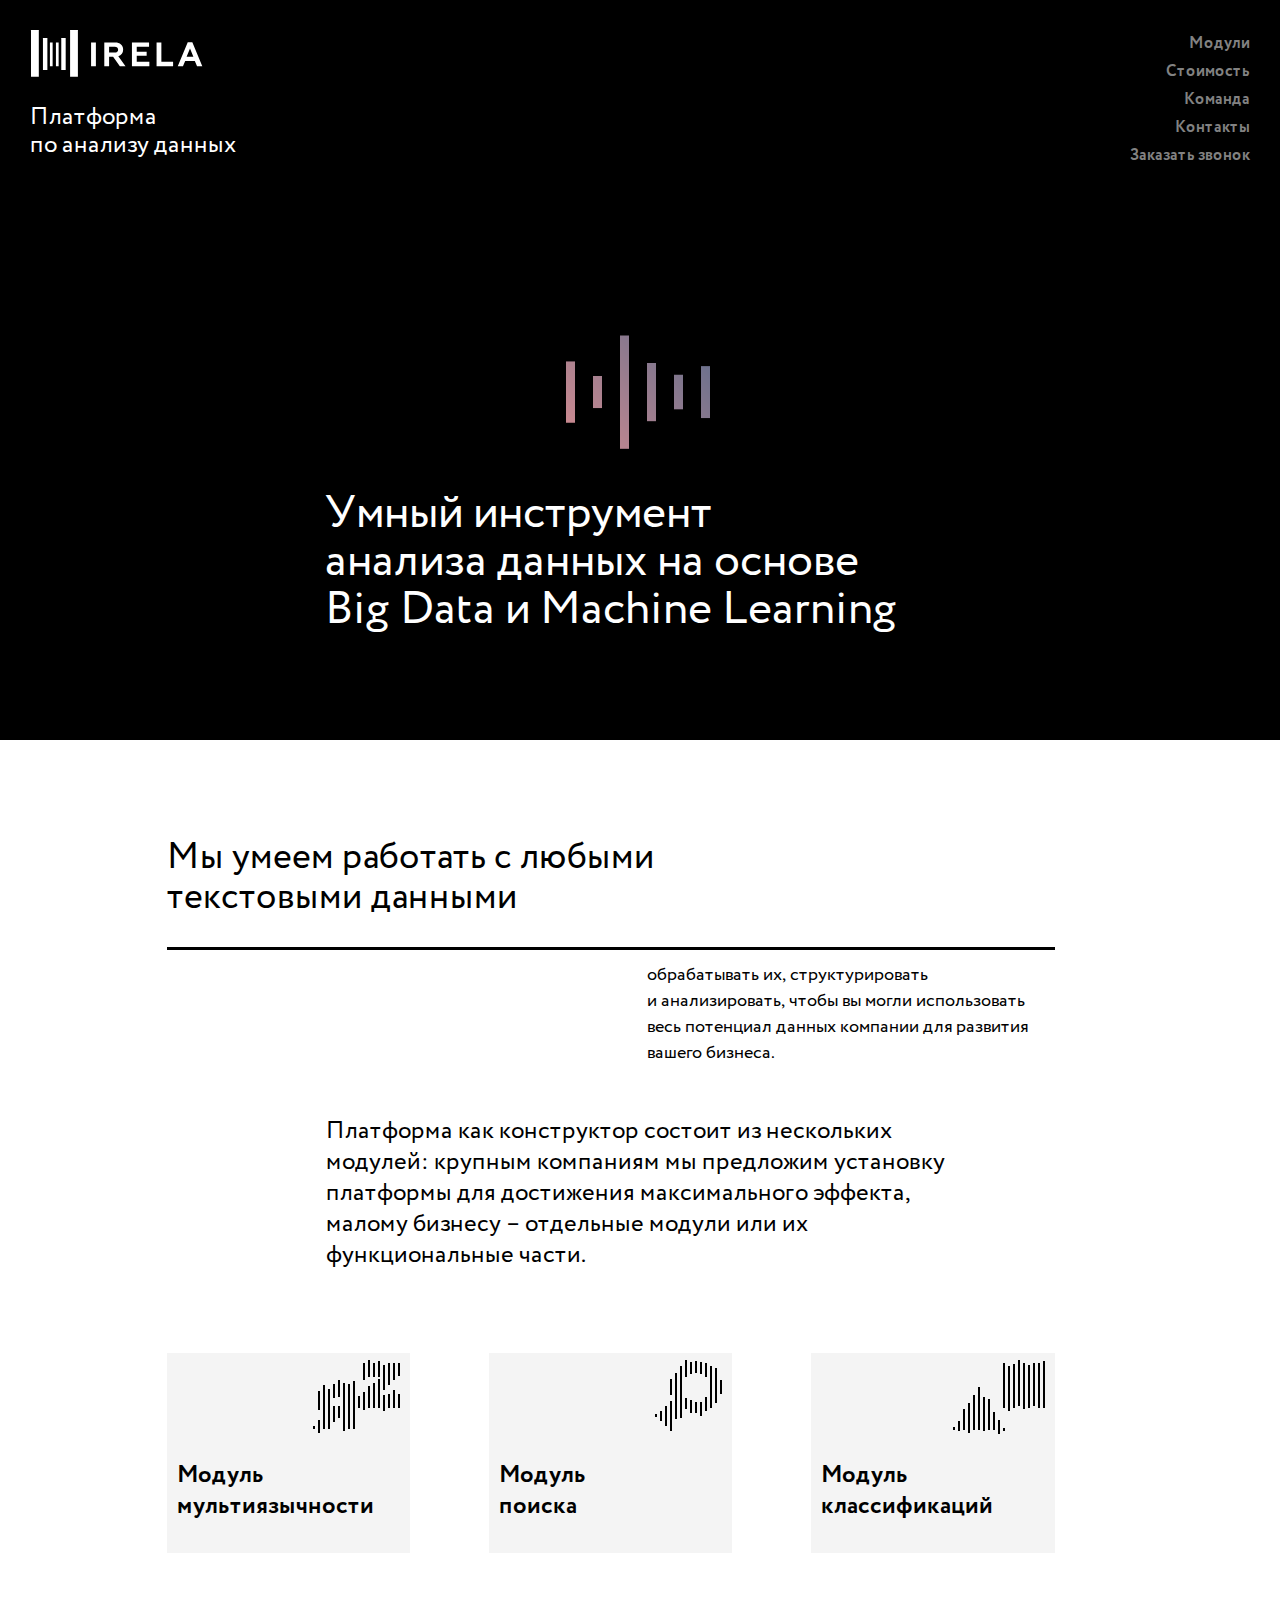
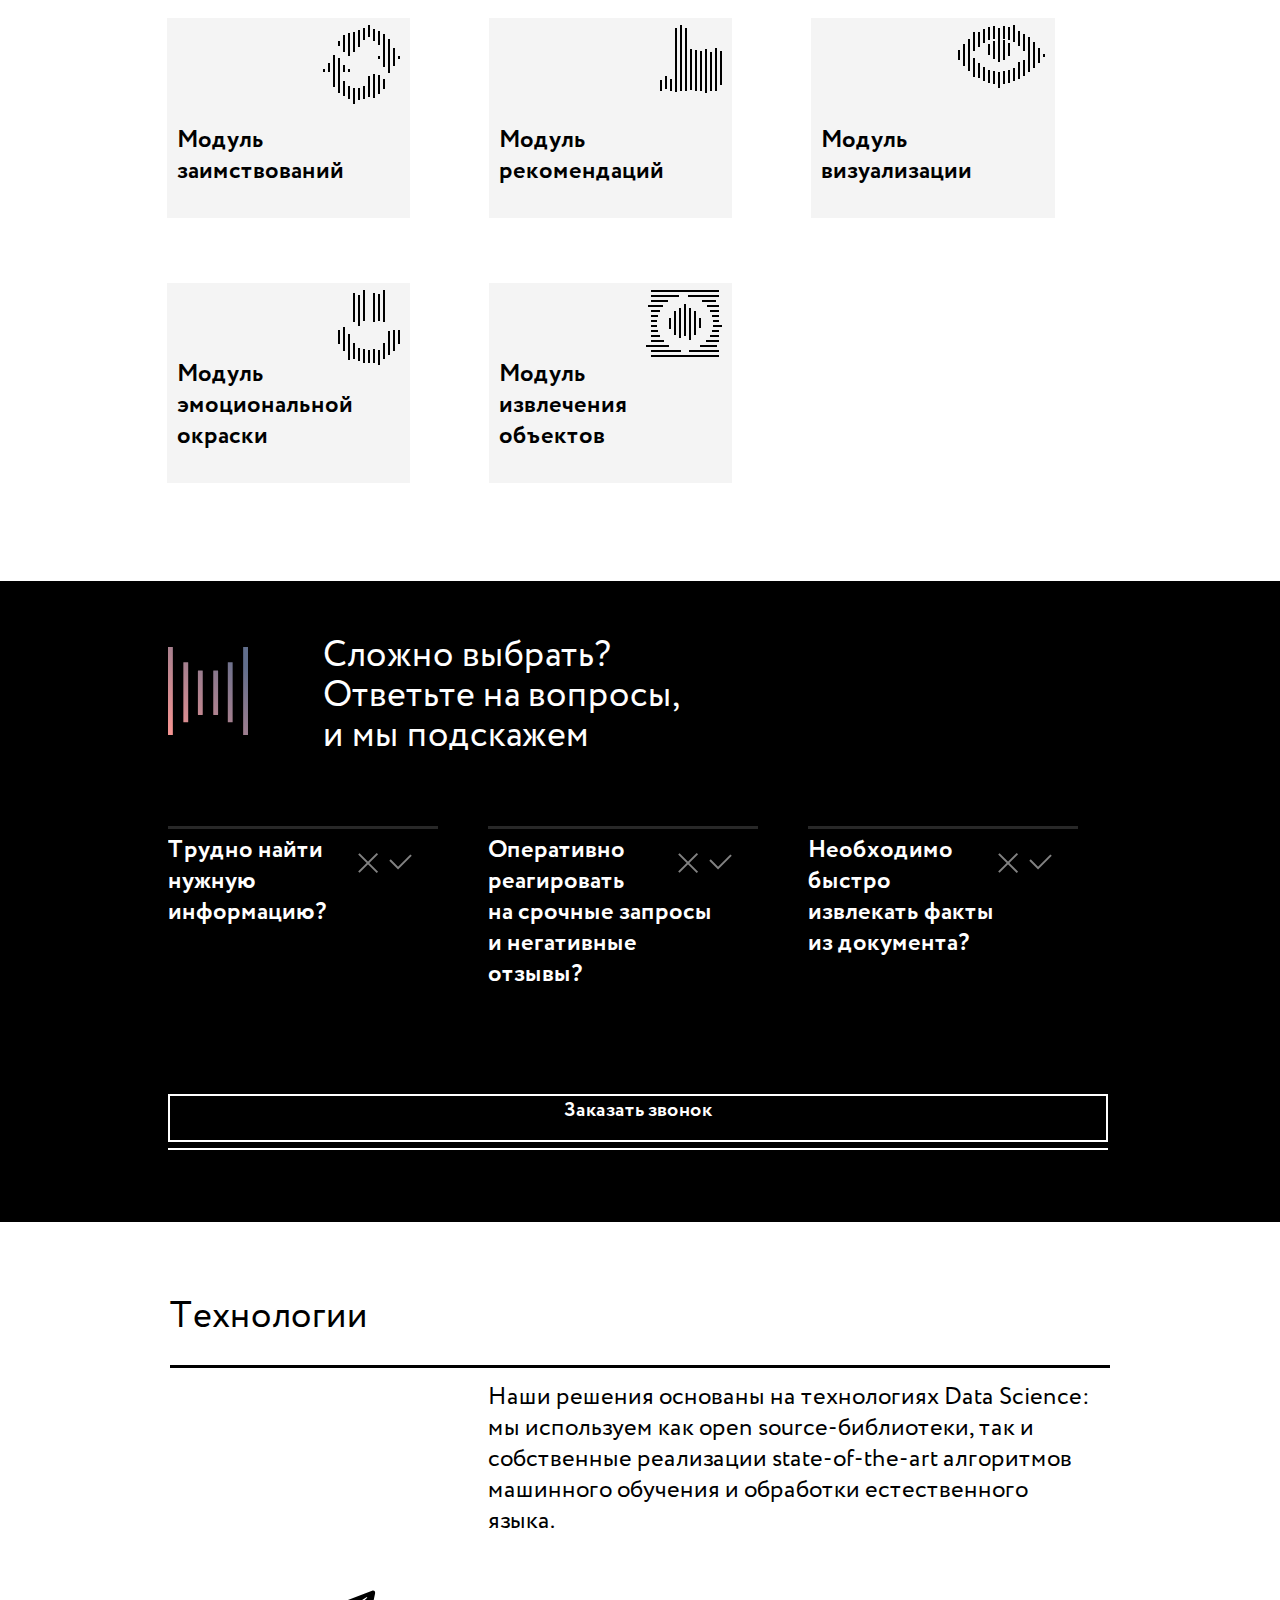
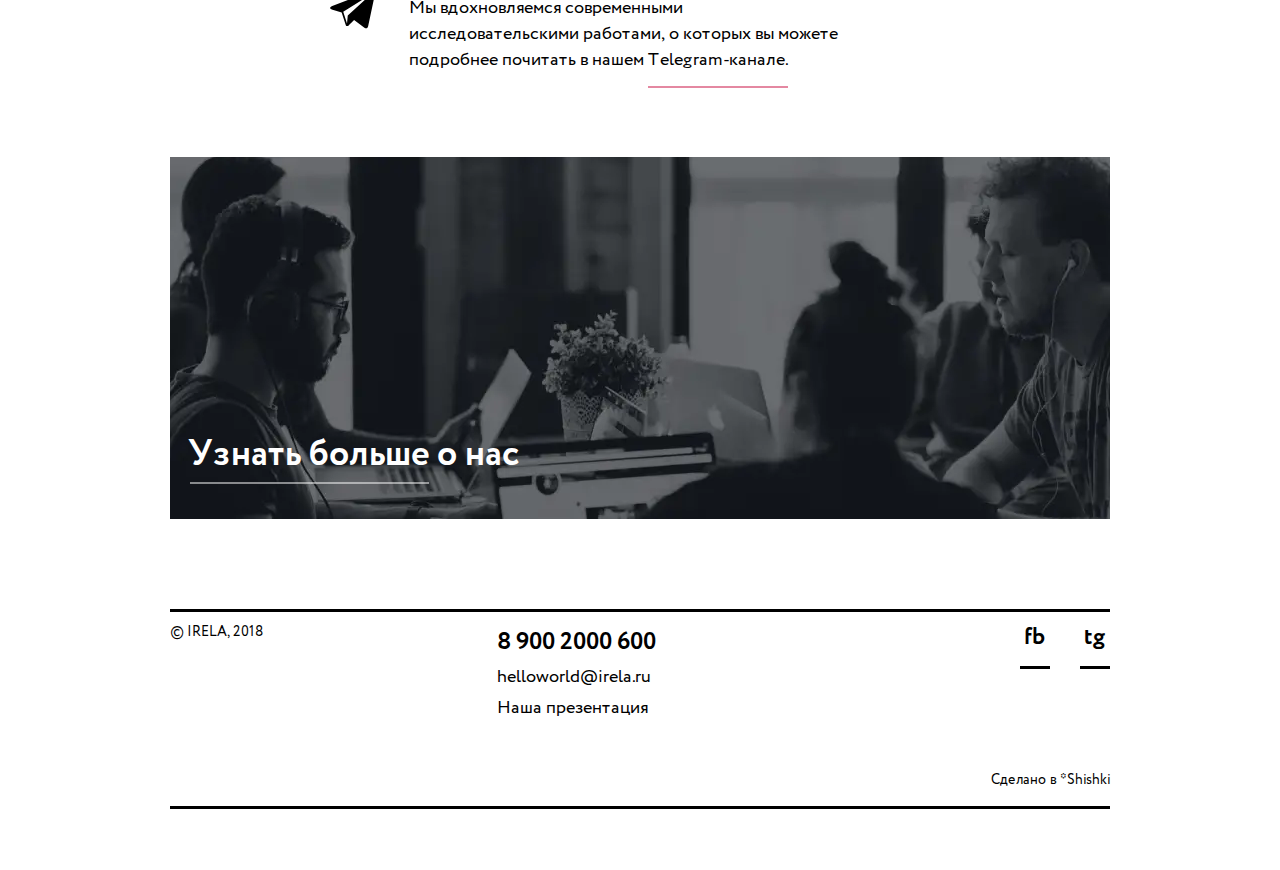
==== commit 1565e6a1: "contacts" ====
--- a/index.html
+++ b/index.html
@@ -34,7 +34,7 @@
 				<li class="modules-link"><a href="modules.html">Модули</a></li> 				<li class="prices-link"><a href="prices.html">Стоимость</a></li> 				<li class="team-link"><a href="team.html">Команда</a></li>-				<li><a href="contacts.html">Контакты</a></li>+				<li class="contacts-link"><a href="contacts.html">Контакты</a></li> 				<li><button class="order-call">Заказать звонок</button></li> 			</ul> 		</nav>@@ -45,7 +45,7 @@
 </div>  -				<div class="main__container">+				<div class="main__container" id="container"> 					<div class="main__content"> 						<div class="main__logo"> 							<picture><source srcset="img/main.gif" type="image/webp"><img src="img/main.gif" alt=""></picture>--- a/css/style.min.css
+++ b/css/style.min.css
@@ -1 +1 @@
-@charset "UTF-8";*{padding:0;margin:0;border:0}*,:after,:before{-webkit-box-sizing:border-box;box-sizing:border-box}:active,:focus{outline:0}a:active,a:focus{outline:0}aside,footer,header,nav{display:block}body,html{height:100%;width:100%;font-size:100%;line-height:1;font-size:14px;-ms-text-size-adjust:100%;-moz-text-size-adjust:100%;-webkit-text-size-adjust:100%}button,input,textarea{font-family:inherit}input::-ms-clear{display:none}button{cursor:pointer;background:0 0}button::-moz-focus-inner{padding:0;border:0}a,a:visited{text-decoration:none}a:hover{text-decoration:none}ul li{list-style:none}img{vertical-align:top}h1,h2,h3,h4,h5,h6{font-size:inherit;font-weight:400}@font-face{font-family:CRC;font-display:swap;src:url(../fonts/CRC55.woff) format("woff"),url(../fonts/CRC55.woff2) format("woff2");font-weight:400;font-style:normal}@font-face{font-family:CRC;font-display:swap;src:url(../fonts/CRC35.woff) format("woff"),url(../fonts/CRC35.woff2) format("woff2");font-weight:300;font-style:normal}@font-face{font-family:GraphikLCG-Regular;font-display:swap;src:url(../fonts/GraphikLCG-Regular.woff) format("woff"),url(../fonts/GraphikLCG-Regular.woff2) format("woff2");font-weight:400;font-style:normal}@font-face{font-family:CRC;font-display:swap;src:url(../fonts/CRC65.woff) format("woff"),url(../fonts/CRC65.woff2) format("woff2");font-weight:700;font-style:normal}@font-face{font-family:TTNorms;font-display:swap;src:url(../fonts/TTNorms-Bold.woff) format("woff"),url(../fonts/TTNorms-Bold.woff2) format("woff2");font-weight:700;font-style:normal}@font-face{font-family:TTNorms;font-display:swap;src:url(../fonts/TTNorms-Regular.woff) format("woff"),url(../fonts/TTNorms-Regular.woff2) format("woff2");font-weight:400;font-style:normal}@font-face{font-family:"Lucida Grande";font-display:swap;src:url("../fonts/Lucida Grande.woff") format("woff"),url("../fonts/Lucida Grande.woff2") format("woff2");font-weight:400;font-style:normal}body{font-family:CRC}.main__container{max-width:1435px;margin:0 auto;padding:0 30px}.nav__container{display:-webkit-box;display:-ms-flexbox;display:flex;-webkit-box-pack:justify;-ms-flex-pack:justify;justify-content:space-between;max-width:1435px;margin:0 auto;padding:30px 30px 0 30px}.nav__logo{display:inline-block;background:url(../img/logoIrela.svg) no-repeat}.nav__logo .logosvg{fill:#fff;width:177px;height:55px}.nav__text{margin:15px 0 0 0}.nav__text p{color:#fff;font-size:24px;line-height:28px}.menu{text-align:right}.menu li a,.menu li button{font-weight:700;font-size:16px;line-height:28px;color:#828282}.menu li a:hover,.menu li button:hover{color:#fff}.menu .active-link a{color:#fff;pointer-events:none}.active-link{position:relative}.modules-link.active-link::before{content:'';position:absolute;left:-20px;bottom:6px;height:2px;width:66px;background:#fff}.prices-link.active-link::before{content:'';position:absolute;left:-40px;bottom:6px;height:2px;width:66px;background:#fff}.team-link.active-link::before{content:'';position:absolute;left:-25px;bottom:6px;height:2px;width:66px;background:#fff}.nav__burger{display:none}.nav__burger::before{top:9px}.nav__burger::after{bottom:9px}.nav.nav-fixed{position:fixed;width:100%;opacity:0}.nav.nav-fixed .nav__menu li a:hover,.nav.nav-fixed .nav__menu li button:hover{color:#515151}.nav.nav-fixed .nav__logo{background:0 0}.nav.nav-fixed .nav__logo .logosvg{fill:#000}.nav.nav-fixed .nav__text p{font-size:0}.nav.nav-fixed .active-link a{color:#000;pointer-events:none}.nav.nav-fixed .modules-link.active-link::before,.nav.nav-fixed .prices-link.active-link::before,.nav.nav-fixed .team-link.active-link::before{background:#000}.nav.nav-visible{-webkit-transition:opacity .6s ease 0s;-o-transition:opacity .6s ease 0s;transition:opacity .6s ease 0s;opacity:1}.main__header{min-height:740px;background:#000}.main__content{max-width:630px;margin:0 auto;padding:120px 0 0 0}.main__logo{text-align:center;height:200px}.main__logo img{height:100%}.main__title{margin:0 34px 0 0;font-weight:700;font-size:46px;line-height:48px;color:#fff}.weCan{min-height:1398px;padding:98px 0}.weCan__container{max-width:1007px;margin:0 auto;padding:0 30px}.weCan__content{margin:0 59px 0 0}.weCan__title{font-weight:700;font-size:36px;line-height:40px;padding:0 0 29px 0;border-bottom:3px solid #000}.weCan__subtitle{font-size:18px;line-height:26px;padding:0 0 0 480px;margin:12px 0 0 0}.weCan__text{font-size:24px;line-height:31px;padding:0 70px 0 159px;margin:50px 0 0 0}.weCan__items{overflow:hidden;margin:82px 0 0 0;display:grid;grid:repeat(3,1fr)/repeat(3,1fr);grid-row-gap:65px;grid-column-gap:78.5px}.weCan__item{display:block;position:relative;padding:107px 0 0 10px;font-weight:700;font-size:24px;line-height:31px;color:#000;-webkit-transition:background .3s ease 0s;-o-transition:background .3s ease 0s;transition:background .3s ease 0s;background:#f4f4f4}.weCan__item svg{fill:#000;position:absolute;top:7px;right:10px}.weCan__item:hover{background:#000;color:#fff}.weCan__item:hover svg{fill:#fff}.weCan__item:nth-child(7),.weCan__item:nth-child(8){padding:76px 0 31px 10px}.calculate{background:#000}.calculate__container{max-width:1005px;margin:0 auto;padding:0 30px}.calculate__body{margin:0 5px 0 0;padding:55px 0 80px 0;overflow:hidden}.calculate__top{display:-webkit-box;display:-ms-flexbox;display:flex;-webkit-box-pack:justify;-ms-flex-pack:justify;justify-content:space-between;margin:0 0 70px 0}.calculate__logotitle{display:-webkit-box;display:-ms-flexbox;display:flex}.calculate__logo{-ms-flex-item-align:center;align-self:center;margin:0 75px 10px 0}.calculate__title{font-size:36px;line-height:40px;color:#fff;font-weight:700;margin:0}.download{opacity:0;-webkit-transition:all 1s ease 0s;-o-transition:all 1s ease 0s;transition:all 1s ease 0s}.download.download-visible{opacity:1}.download__link{display:inline-block;margin:0 .9px 14px 0}.download__link:last-of-type{margin:0 0 14px 0}.download__button{display:block;width:300px;padding:0 0 13px 0;border:2px solid #fff;font-weight:700;font-size:20px;line-height:31px;text-align:center;color:#fff;margin:0 0 6px 0;-webkit-transition:color .3s ease 0s,background .3s ease 0s,-webkit-transform .1s ease 0s;transition:color .3s ease 0s,background .3s ease 0s,-webkit-transform .1s ease 0s;-o-transition:color .3s ease 0s,background .3s ease 0s,transform .1s ease 0s;transition:color .3s ease 0s,background .3s ease 0s,transform .1s ease 0s;transition:color .3s ease 0s,background .3s ease 0s,transform .1s ease 0s,-webkit-transform .1s ease 0s}.download__button:hover{background:#fff;color:#000}.download__button:active{-webkit-transform:translateY(8px);-ms-transform:translateY(8px);transform:translateY(8px)}.download__descryption{font-size:14px;line-height:26px;color:#fff;border-top:2px solid #fff}.calculate__content{margin:0 0 53px 0}.calculate__questions{display:-webkit-box;display:-ms-flexbox;display:flex;margin:0 0 27px 0}.calculate__question{font-size:24px;line-height:31px;color:#fff;font-weight:700;border-top:3px solid #282828;min-width:270px;padding:6px 0 24px 0;position:relative;margin:0 50px 0 0;min-height:183px;-webkit-transition:opacity 0s ease .1s;-o-transition:opacity 0s ease .1s;transition:opacity 0s ease .1s}.calculate__question.delete,.calculate__question.down{opacity:0}.calculate__question::before{content:'';position:absolute;width:0;height:100%;top:0;right:0;background:#fff;z-index:3;-webkit-transition:width .1s ease 0s;-o-transition:width .1s ease 0s;transition:width .1s ease 0s}.calculate__question.delete::before{width:100%}.calculate__question::after{content:'';position:absolute;width:100%;height:0;top:0;left:0;background:#fff;z-index:3;-webkit-transition:height .1s ease 0s;-o-transition:height .1s ease 0s;transition:height .1s ease 0s}.calculate__question.down::after{height:100%}.no-btn{position:absolute;top:20px;right:57px}.ok-btn{position:absolute;top:22px;right:20px}.calculate__answers-box{display:none}.calculate__answers{display:-webkit-box;display:-ms-flexbox;display:flex;-ms-flex-wrap:wrap;flex-wrap:wrap;margin:0 -50px 0 0}.youranswers-text{font-size:0}.calculate__answer{background:#fff;min-width:270px;min-height:0;padding:7px 14px 30px;display:-webkit-box;display:-ms-flexbox;display:flex;margin:0 50px 30px 0;-webkit-box-orient:vertical;-webkit-box-direction:normal;-ms-flex-direction:column;flex-direction:column;-webkit-box-pack:justify;-ms-flex-pack:justify;justify-content:space-between;-webkit-box-flex:0;-ms-flex:0 0 27%;flex:0 0 27%;opacity:0;-webkit-transition:min-height 0s ease 80ms,opacity .4s ease 0s;-o-transition:min-height 0s ease 80ms,opacity .4s ease 0s;transition:min-height 0s ease 80ms,opacity .4s ease 0s}.calculate__answer.appear{min-height:190px;opacity:1}.answer__question{text-align:right;font-size:14px;line-height:20px;padding:0 0 0 85px}.answer__answer a{font-size:24px;line-height:31px;font-weight:700;color:#000}.calculate__bottom{position:relative}.calculate__bottom::after{content:'';position:absolute;bottom:-8px;left:0;width:100%;height:2px;background:#fff}.btn-ordercall{display:inline-block;width:100%;font-size:20px;line-height:31px;text-align:center;color:#fff;border:2px solid #fff;padding:0 0 13px 0;-webkit-transition:color .3s ease 0s,background .3s ease 0s,-webkit-transform .1s ease 0s;transition:color .3s ease 0s,background .3s ease 0s,-webkit-transform .1s ease 0s;-o-transition:color .3s ease 0s,background .3s ease 0s,transform .1s ease 0s;transition:color .3s ease 0s,background .3s ease 0s,transform .1s ease 0s;transition:color .3s ease 0s,background .3s ease 0s,transform .1s ease 0s,-webkit-transform .1s ease 0s}.btn-ordercall:hover{background:#fff;color:#000}.btn-ordercall:active{-webkit-transform:translateY(8px);-ms-transform:translateY(8px);transform:translateY(8px)}.technologies{padding:75px 0 0 0}.technologies__container{max-width:1000px;margin:0 auto;padding:0 30px}.technologies__title{font-weight:700;font-size:36px;line-height:40px;margin:0 0 28px}.technologies__subtitle{font-size:24px;line-height:31px;padding:14px 20px 0 318px;border-top:3px solid #000;margin:0 0 50px}.technologies__text{font-size:18px;line-height:26px;padding:8px 200px 0 239px;margin:0 0 84px;background:url(../img/icons/flight.svg) 160px 3px no-repeat}.technologies__text a{color:#000;white-space:nowrap;position:relative}.technologies__text a::before{content:'';position:absolute;top:35px;left:0;width:100%;height:2px;background:#e488a1}.technologies__image{height:362px;position:relative}.technologies__image::before{content:'';position:absolute;width:239px;height:2px;left:20px;top:325px;background:#fff;opacity:.5}.technologies__image img{width:100%;height:100%;-o-object-fit:cover;object-fit:cover}.technologies__image a{font-weight:700;font-size:36px;line-height:40px;color:#fff;position:absolute;top:278px;left:18px}.footer{padding:90px 0 61px}.footer__container{max-width:1000px;margin:0 auto;padding:0 30px}.footer__body{border-top:3px solid #000;border-bottom:3px solid #000;padding:10px 0 16px}.footer__row{display:-webkit-box;display:-ms-flexbox;display:flex;-webkit-box-pack:justify;-ms-flex-pack:justify;justify-content:space-between;margin:0 0 46px}.footer__copyright{font-size:14px;line-height:20px}.footer__contacts{margin:0 130px 0 0}.footer__tel{display:block;color:#000;font-weight:700;font-size:24px;line-height:40px}.footer__email,.footer__link{display:block;font-size:18px;line-height:31px;color:#000}.footer__email:hover,.footer__link:hover,.footer__tel:hover{color:#e488a1}.footer__social{min-width:90px;display:-webkit-box;display:-ms-flexbox;display:flex;-webkit-box-pack:justify;-ms-flex-pack:justify;justify-content:space-between;-webkit-box-align:start;-ms-flex-align:start;align-items:flex-start}.footer__social a{display:inline-block;padding:0 4px 12.5px;border-bottom:3px solid #000;font-weight:700;font-size:24px;line-height:31px;color:#000}.footer__social a:hover{color:#e488a1;border-bottom:3px solid #e488a1}.footer__made-in{text-align:right;font-size:14px;line-height:20px}.popup{position:fixed;width:100%;height:100%;background:rgba(0,0,0,.85);top:0;left:0;z-index:110;overflow-y:auto;overflow-x:hidden;opacity:0;visibility:hidden;-webkit-transition:all .4s ease 0s;-o-transition:all .4s ease 0s;transition:all .4s ease 0s}.popup.popup-open{opacity:1;visibility:visible}.popup__body{min-height:100%;display:-webkit-box;display:-ms-flexbox;display:flex;-webkit-box-pack:center;-ms-flex-pack:center;justify-content:center;-webkit-box-align:center;-ms-flex-align:center;align-items:center}.popup__ordercall{opacity:0;-webkit-transform:perspective(600px) translate(0,-100%) rotateX(45deg);transform:perspective(600px) translate(0,-100%) rotateX(45deg);padding:55px 160px 70px 160px;-webkit-transition:all .4s ease 0s;-o-transition:all .4s ease 0s;transition:all .4s ease 0s}.popup__ordercall.ordercall-appear{opacity:1;-webkit-transform:perspective(600px) translate(0,0) rotateX(0);transform:perspective(600px) translate(0,0) rotateX(0)}.order{position:relative;background:#fff;z-index:120}.order__title{font-weight:700;font-size:36px;line-height:40px;color:#000;margin:0 0 20px}.popup__close{cursor:pointer;position:absolute;width:25px;height:25px;right:160px;top:70px}.popup__close::before{content:'';position:absolute;width:25px;height:3px;right:0;top:12px;background:#000;-webkit-transform:rotate(-45deg);-ms-transform:rotate(-45deg);transform:rotate(-45deg)}.popup__close::after{content:'';position:absolute;width:25px;height:3px;right:0;top:12px;background:#000;-webkit-transform:rotate(45deg);-ms-transform:rotate(45deg);transform:rotate(45deg)}.popup__close:hover::after,.popup__close:hover::before{background:#e488a1}.order__form p{min-height:60px;border-bottom:3px solid #000;position:relative;min-width:620px}.order__form p:last-of-type{margin:0 0 50px 0}.order__form input,textarea{padding:10px 0 0 0;font-size:24px;line-height:40px;width:100%}.form-name span,.form-tel span{display:none;width:135px;height:26px;padding:2px 0 0 0;background:red;position:absolute;right:0;bottom:0;font-size:14px;line-height:20px;color:#fff;text-align:center}.form-name.error-input,.form-tel.error-input{border-bottom:3px solid red}.form-name.error-input span,.form-tel.error-input span{display:inline-block}.order__form textarea{overflow:hidden;resize:none}.submit-btn{position:relative}.submit-btn::after{content:'';position:absolute;bottom:-8px;left:0;width:100%;height:2px;background:#000}.submit-btn input{cursor:pointer;margin:0;background:#fff;font-size:20px;line-height:31px;font-weight:700;color:#000;display:inline-block;width:100%;text-align:center;border:2px solid #000;padding:0 0 13px 0;-webkit-transition:color .3s ease 0s,background .3s ease 0s,-webkit-transform .1s ease 0s;transition:color .3s ease 0s,background .3s ease 0s,-webkit-transform .1s ease 0s;-o-transition:color .3s ease 0s,background .3s ease 0s,transform .1s ease 0s;transition:color .3s ease 0s,background .3s ease 0s,transform .1s ease 0s;transition:color .3s ease 0s,background .3s ease 0s,transform .1s ease 0s,-webkit-transform .1s ease 0s}.submit-btn input:hover{background:#000;color:#fff}.submit-btn input:active{-webkit-transform:translateY(8px);-ms-transform:translateY(8px);transform:translateY(8px)}.popup2{position:fixed;width:100%;height:100%;background:rgba(0,0,0,.85);top:0;left:0;z-index:110;overflow-y:auto;overflow-x:hidden;opacity:0;visibility:hidden;-webkit-transition:all .4s ease 0s;-o-transition:all .4s ease 0s;transition:all .4s ease 0s}.popup2.popup-open{opacity:1;visibility:visible}.popup__body2{min-height:100%;display:-webkit-box;display:-ms-flexbox;display:flex;-webkit-box-pack:center;-ms-flex-pack:center;justify-content:center;-webkit-box-align:center;-ms-flex-align:center;align-items:center}.popup__submited{opacity:0;-webkit-transform:perspective(600px) translate(0,-100%) rotateX(45deg);transform:perspective(600px) translate(0,-100%) rotateX(45deg);padding:63px 160px 77px 160px;-webkit-transition:all .4s ease 0s;-o-transition:all .4s ease 0s;transition:all .4s ease 0s}.popup__submited.submited-appear{opacity:1;-webkit-transform:perspective(600px) translate(0,0) rotateX(0);transform:perspective(600px) translate(0,0) rotateX(0)}.submited{position:relative;max-width:940px;background:#fff;z-index:120}.submited__title{font-weight:700;font-size:36px;line-height:40px;padding:0 175px 0 0;margin:0 0 155px 0}.btn-close{position:relative}.btn-close::after{content:'';position:absolute;bottom:-8px;left:0;width:100%;height:2px;background:#000}.btn-close button{background:#fff;font-size:20px;line-height:31px;font-weight:700;color:#000;display:inline-block;width:100%;text-align:center;border:2px solid #000;padding:0 0 13px 0;-webkit-transition:color .3s ease 0s,background .3s ease 0s,-webkit-transform .1s ease 0s;transition:color .3s ease 0s,background .3s ease 0s,-webkit-transform .1s ease 0s;-o-transition:color .3s ease 0s,background .3s ease 0s,transform .1s ease 0s;transition:color .3s ease 0s,background .3s ease 0s,transform .1s ease 0s;transition:color .3s ease 0s,background .3s ease 0s,transform .1s ease 0s,-webkit-transform .1s ease 0s}.btn-close button:hover{background:#000;color:#fff}.btn-close button:active{-webkit-transform:translateY(8px);-ms-transform:translateY(8px);transform:translateY(8px)}.modules__header{background:#000;min-height:666px}.modules__container{max-width:1435px;margin:0 auto;padding:0 30px}.modules__content{max-width:560px;margin:0 auto;padding:0 0 81px 0}.modules__logo{height:200px;text-align:center;margin:0 0 -10px 0}.modules__logo img{height:100%}.modules__title{font-weight:700;font-size:60px;line-height:48px;color:#fff;margin:0 0 22px 0}.modules__text{font-size:24px;line-height:31px;color:#fff}.descryptions{padding:70px 0 100px 0}.descryptions__container{max-width:1006px;margin:0 auto;padding:0 30px}.descryptions__items{display:grid;grid:250px repeat(4,300px)/repeat(2,1fr);grid-row-gap:70px;grid-column-gap:80px}.descryptions__item{background:#f4f4f4;position:relative;display:-webkit-box;display:-ms-flexbox;display:flex;-webkit-box-orient:vertical;-webkit-box-direction:normal;-ms-flex-direction:column;flex-direction:column;padding:5px 0 25px 12px}.descryptions__item a{color:#000}.descryptions__item img{position:absolute;top:10px;right:5px}.descryptions__item h3{font-weight:700;font-size:24px;line-height:31px;-webkit-box-flex:1;-ms-flex:1 0 auto;flex:1 0 auto}.descryptions__item p{font-size:18px;line-height:26px}.descryptions__item:first-of-type{padding:5px 0 25px 12px;grid-row-start:1;grid-row-end:2;grid-column-start:1;grid-column-end:3}.descryptions__item:first-of-type img{top:10px}.prices__header{min-height:755px;background:#000}.prices__container{max-width:1435px;margin:0 auto;padding:0 30px}.prices__content{max-width:680px;margin:0 auto;padding:45px 0 40px 0}.prices__title{font-weight:700;font-size:60px;line-height:48px;color:#fff;margin:0 0 30px 0}.prices__subtitle{font-size:24px;line-height:31px;color:#fff;margin:0 0 20px 0}.prices__text{font-size:18px;line-height:26px;color:#fff;margin:0 0 55px 0}.prices__btn-write{position:relative;width:225px}.prices__btn-write::after{content:'';position:absolute;bottom:-8px;left:0;width:100%;height:2px;background:#fff}.btn-write{display:inline-block;width:100%;font-size:20px;line-height:31px;text-align:center;color:#fff;border:2px solid #fff;padding:0 0 13px 0;-webkit-transition:color .3s ease 0s,background .3s ease 0s,-webkit-transform .1s ease 0s;transition:color .3s ease 0s,background .3s ease 0s,-webkit-transform .1s ease 0s;-o-transition:color .3s ease 0s,background .3s ease 0s,transform .1s ease 0s;transition:color .3s ease 0s,background .3s ease 0s,transform .1s ease 0s;transition:color .3s ease 0s,background .3s ease 0s,transform .1s ease 0s,-webkit-transform .1s ease 0s}.btn-write:hover{background:#fff;color:#000}.btn-write:active{-webkit-transform:translateY(8px);-ms-transform:translateY(8px);transform:translateY(8px)}.pricelist{padding:95px 0 10px 0}.pricelist__container{max-width:1002px;padding:0 30px;margin:0 auto}.pricelist__item{display:-webkit-box;display:-ms-flexbox;display:flex;-webkit-box-pack:justify;-ms-flex-pack:justify;justify-content:space-between;padding:0 0 60px 160px;font-weight:700;font-size:36px;line-height:40px;margin:0 0 25px 0}.pricelist__item:first-child{background:url(../img/icons/01mod.svg) 12px 0 no-repeat}.pricelist__item:nth-child(2){background:url(../img/icons/02mod.svg) 0 0 no-repeat}.pricelist__item:nth-child(3){background:url(../img/icons/03mod.svg) 12px 0 no-repeat}.pricelist__item:nth-child(4){background:url(../img/icons/05mod.svg) 0 0 no-repeat}.pricelist__item:nth-child(5){background:url(../img/icons/04mod.svg) 5px 0 no-repeat}.pricelist__item:nth-child(6){background:url(../img/icons/06mod.svg) 12px 0 no-repeat}.pricelist__item:nth-child(7){background:url(../img/icons/07mod.svg) 5px 0 no-repeat}.pricelist__item:nth-child(8){background:url(../img/icons/08mod.svg) 17px 0 no-repeat}.pricelist__item:last-child{background:url(../img/icons/09mod.svg) 12px 0 no-repeat;margin:0}.pricelist__item a{color:#000;font-weight:700;font-size:24px;line-height:31px}.pricelist__item span{color:#828282}.popup3{position:fixed;width:100%;height:100%;background:rgba(0,0,0,.85);top:0;left:0;z-index:110;overflow-y:auto;overflow-x:hidden;opacity:0;visibility:hidden;-webkit-transition:all .4s ease 0s;-o-transition:all .4s ease 0s;transition:all .4s ease 0s}.popup3.popup-open{opacity:1;visibility:visible}.popup__body3{min-height:100%;display:-webkit-box;display:-ms-flexbox;display:flex;-webkit-box-pack:center;-ms-flex-pack:center;justify-content:center;-webkit-box-align:center;-ms-flex-align:center;align-items:center}.popup__write{opacity:0;-webkit-transform:perspective(600px) translate(0,-100%) rotateX(45deg);transform:perspective(600px) translate(0,-100%) rotateX(45deg);padding:55px 160px 70px 160px;-webkit-transition:all .4s ease 0s;-o-transition:all .4s ease 0s;transition:all .4s ease 0s}.popup__write.ordercall-appear{opacity:1;-webkit-transform:perspective(600px) translate(0,0) rotateX(0);transform:perspective(600px) translate(0,0) rotateX(0)}.write{position:relative;background:#fff;z-index:120}.write__title{font-weight:700;font-size:36px;line-height:40px;color:#000;margin:0 0 20px}.popup__close{cursor:pointer;position:absolute;width:25px;height:25px;right:160px;top:70px}.popup__close::before{content:'';position:absolute;width:25px;height:3px;right:0;top:12px;background:#000;-webkit-transform:rotate(-45deg);-ms-transform:rotate(-45deg);transform:rotate(-45deg)}.popup__close::after{content:'';position:absolute;width:25px;height:3px;right:0;top:12px;background:#000;-webkit-transform:rotate(45deg);-ms-transform:rotate(45deg);transform:rotate(45deg)}.popup__close:hover::after,.popup__close:hover::before{background:#e488a1}.write__form p{min-height:60px;border-bottom:3px solid #000;position:relative;min-width:620px}.write__form p:last-of-type{margin:0 0 50px 0}.write__form input,textarea{padding:10px 0 0 0;font-size:24px;line-height:40px;width:100%}.form-email span,.form-name2 span{display:none;width:135px;height:26px;padding:2px 0 0 0;background:red;position:absolute;right:0;bottom:0;font-size:14px;line-height:20px;color:#fff;text-align:center}.form-email.error-input,.form-name2.error-input{border-bottom:3px solid red}.form-email.error-input span,.form-name2.error-input span{display:inline-block}.write__form textarea{overflow:hidden;resize:none}.submit-btn2{position:relative}.submit-btn2::after{content:'';position:absolute;bottom:-8px;left:0;width:100%;height:2px;background:#000}.submit-btn2 input{cursor:pointer;margin:0;background:#fff;font-size:20px;line-height:31px;font-weight:700;color:#000;display:inline-block;width:100%;text-align:center;border:2px solid #000;padding:0 0 13px 0;-webkit-transition:color .3s ease 0s,background .3s ease 0s,-webkit-transform .1s ease 0s;transition:color .3s ease 0s,background .3s ease 0s,-webkit-transform .1s ease 0s;-o-transition:color .3s ease 0s,background .3s ease 0s,transform .1s ease 0s;transition:color .3s ease 0s,background .3s ease 0s,transform .1s ease 0s;transition:color .3s ease 0s,background .3s ease 0s,transform .1s ease 0s,-webkit-transform .1s ease 0s}.submit-btn2 input:hover{background:#000;color:#fff}.submit-btn2 input:active{-webkit-transform:translateY(8px);-ms-transform:translateY(8px);transform:translateY(8px)}.team__header{min-height:670px;background:#000}.team__container{max-width:1435px;margin:0 auto;padding:0 30px}.team__content{max-width:595px;margin:0 auto;padding:0 0 105px 0}.team__logo{text-align:center;margin:0;height:200px}.team__logo img{margin:-55px 0 0 0;height:100%}.team__title{font-weight:700;font-size:60px;line-height:48px;color:#fff;margin:0 0 35px 0}.team__text{font-size:24px;line-height:31px;color:#fff}.team-people__container{max-width:1000px;margin:0 auto;padding:0 30px}.team-people__content{padding:95px 0 0 0}.developing__team,.managing__team,.rd__team{font-weight:700;font-size:36px;line-height:40px;margin:0 0 65px 0}.managing__items{display:grid;grid:560px 560px/280px 280px 280px;grid-row-gap:50px;grid-column-gap:40px;margin:0 0 70px 0}.managing__image{position:relative;height:219px;margin:0 0 20px 0}.managing__image img{height:100%}.managing__image a{font-weight:700;font-size:16px;line-height:20px;color:#fff;display:inline-block;position:absolute;width:30px;height:30px;right:61px;border-bottom:3px solid #fff;padding:0 0 0 2px}.managing__image a:first-of-type{top:10px}.managing__image a:last-of-type{top:45px}.managing__title{font-weight:700;font-size:24px;line-height:31px;margin:0 0 5px 0}.managing__subtitle{font-weight:700;font-size:18px;line-height:26px;color:#828282;margin:0 0 20px 0}.managing__text{font-size:18px;line-height:26px;margin:0 0 10px 0}.managing__hash{font-size:18px;line-height:26px;color:#929292}.rd__items{margin:0 0 70px 0}.developing__items,.rd__items{display:grid;grid:560px/280px 280px 280px;grid-row-gap:50px;grid-column-gap:40px}.team-people__developing{margin:0 0 75px 0}.team__btn-box{position:relative;width:100%}.team__btn-box::after{content:'';position:absolute;bottom:-8px;left:0;width:100%;height:2px;background:#000}.team__btn{display:inline-block;width:100%;font-size:30px;line-height:31px;text-align:center;border:2px solid #000;color:#fff;background:#000;padding:15px 0 30px 0;-webkit-transition:color .3s ease 0s,background .3s ease 0s,-webkit-transform .1s ease 0s;transition:color .3s ease 0s,background .3s ease 0s,-webkit-transform .1s ease 0s;-o-transition:color .3s ease 0s,background .3s ease 0s,transform .1s ease 0s;transition:color .3s ease 0s,background .3s ease 0s,transform .1s ease 0s;transition:color .3s ease 0s,background .3s ease 0s,transform .1s ease 0s,-webkit-transform .1s ease 0s}.team__btn:hover{background:#fff;color:#000}.team__btn:active{-webkit-transform:translateY(8px);-ms-transform:translateY(8px);transform:translateY(8px)}@media (max-width:1280px){.nav.nav-fixed{z-index:100;background:#000}.nav.nav-fixed .nav__container{height:74px;padding:0 45px}.nav.nav-fixed .nav__logotext{display:-webkit-box;display:-ms-flexbox;display:flex;-webkit-box-align:center;-ms-flex-align:center;align-items:center}.nav.nav-fixed .nav__logo{background:url(../img/logoIrela.svg) no-repeat;margin:10px 0 0 0}.nav.nav-fixed .nav__logo .logosvg{fill:#fff}.nav.nav-fixed .nav__menu{display:-webkit-box;display:-ms-flexbox;display:flex;-webkit-box-align:center;-ms-flex-align:center;align-items:center}.nav.nav-fixed .nav__menu ul{display:-webkit-box;display:-ms-flexbox;display:flex}.nav.nav-fixed .nav__menu li{margin:0 0 0 20px}.nav.nav-fixed .nav__menu li a:hover,.nav.nav-fixed .nav__menu li button:hover{color:#fff}.nav.nav-fixed .nav__menu .active-link a{color:#fff}.nav.nav-fixed .nav__menu .active-link::before{left:0;bottom:-10px;height:2px;width:100%;background:#fff}.nav.nav-fixed .nav__menu.padding-menu{padding:0 0 15px 0}.nav.nav-fixed .nav__text{margin:0 0 0 37px}.nav.nav-fixed .nav__text p{font-size:14px;line-height:16px}}@media (max-width:1024px){.main__title{font-size:36px;line-height:38px;margin:0}.main__content{max-width:470px}.nav.nav-fixed .nav__text{margin:0 0 0 15px}.main__header{min-height:650px}.weCan__content{margin:0}.weCan{min-height:1200px;padding:70px 0}.weCan__title{font-size:32px;line-height:36px}.weCan__subtitle{font-size:16px;line-height:20px;padding:0 70px 0 480px}.weCan__text{font-size:18px;line-height:26px;padding:0 150px 0 159px;margin:30px 0 0 0}.weCan__items{margin:65px 0 0 0}.weCan__item{padding:95px 0 0 10px;font-size:24px;line-height:31px}.weCan__item:nth-child(7),.weCan__item:nth-child(8){padding:95px 0 10px 10px}.calculate__body{padding:40px 0 60px 0;margin:0}.calculate__top{margin:0 0 50px 0}.calculate__title{font-size:32px;line-height:36px;-ms-flex-item-align:center;align-self:center}.calculate__logo{-ms-flex-item-align:center;align-self:center;margin:0 55px 5px 0}.calculate__question{font-size:18px;line-height:28px;min-height:170px}.no-btn{position:absolute;top:20px;right:42px}.ok-btn{position:absolute;top:22px;right:5px}.technologies{padding:60px 0 0 0}.technologies__title{font-size:32px;line-height:36px;margin:0 0 15px}.technologies__subtitle{font-size:18px;line-height:26px;margin:0 0 30px;padding:14px 80px 0 318px}.technologies__text{font-size:15px;line-height:22px;padding:8px 220px 0 239px}.technologies__image a{font-size:32px;line-height:36px;top:201px}.technologies__image{height:280px}.technologies__image::before{top:243px}.footer__row{margin:0 0 25px}.footer__tel{font-size:24px;line-height:40px}.footer__email,.footer__link{font-size:18px;line-height:31px}.popup__ordercall{padding:30px 100px 50px 100px}.order__title{font-size:32px;line-height:36px}.order__form p{min-width:480px;min-height:40px}.popup__close{right:100px;top:35px}.order__form input,textarea{padding:10px 0 0 0;font-size:20px;line-height:36px;width:100%}.submit-btn input{font-size:20px;line-height:31px;padding:0 0 13px 0}.popup__submited{max-width:680px;padding:30px 100px 50px 100px}.submited__title{font-size:32px;line-height:36px;padding:0 100px 0 0;margin:0 0 145px 0}.modules__title{font-size:36px;line-height:38px}.modules__text{font-size:20px;line-height:26px}.modules__content{max-width:470px}.popup__write{padding:30px 100px 50px 100px}.write__title{font-size:32px;line-height:36px}.write__form p{min-width:480px;min-height:40px}.popup__close{right:100px;top:35px}.write__form input,textarea{padding:10px 0 0 0;font-size:20px;line-height:36px;width:100%}.submit-btn2 input{font-size:20px;line-height:31px;padding:0 0 13px 0}.team-people__container{max-width:800px}.managing__items{grid:560px 560px 560px/280px 280px;grid-row-gap:50px;grid-column-gap:40px;margin:0 auto 70px auto;max-width:600px}.developing__items,.rd__items{grid:560px/280px 280px;grid-row-gap:50px;grid-column-gap:40px;margin:0 auto;max-width:600px}.rd__items{margin:0 auto 70px auto}}@media (max-width:980px){.calculate__content{margin:0 0 30px 0}.calculate__top{margin:0 0 45px 0}.calculate__question{min-width:30.9%;margin:0 25px 0 0;min-height:170px}.calculate__answer{background:#fff;min-width:200px;min-height:0;padding:7px 14px 30px;margin:0 25px 30px 0;-webkit-box-flex:0;-ms-flex:0 0 29.5%;flex:0 0 29.5%}.answer__question{text-align:right;font-size:12px;line-height:18px;padding:0 0 0 50px}.answer__answer a{font-size:20px;line-height:22px;font-weight:700;color:#000}}@media (max-width:920px){.nav.nav-fixed .nav__container{padding:0 15px;height:60px}.nav.nav-fixed .menu li{margin:0 0 0 10px}.nav.nav-fixed .menu li a,.nav.nav-fixed .menu li button{font-size:14px}}@media (max-width:900px){.weCan__subtitle{padding:0 70px 0 360px}.weCan__text{padding:0 100px 0 120px}.weCan__item{font-size:20px;line-height:26px}.calculate__title{font-size:28px;line-height:34px}.calculate__logo{margin:0 35px 5px 0}.calculate__answer{background:#fff;min-width:200px;min-height:0;padding:15px 14px 30px;margin:0 25px 30px 0;-webkit-box-flex:0;-ms-flex:0 0 28.987%;flex:0 0 28.987%}.calculate__answer.appear{min-height:170px}.pricelist__item{padding:0 0 60px 115px}}@media (max-width:850px){.descryptions__item{min-height:250px}.descryptions__item:first-of-type{padding:5px 0 25px 12px}.descryptions__item:first-of-type img{top:10px}}@media (max-width:830px){.technologies__subtitle{padding:14px 0 0 255px}.technologies__text{padding:8px 200px 0 200px;background-position:121px 3px}}@media (max-width:800px){.pricelist__item{padding:0 0 60px 100px}}@media (max-width:768px){.nav__burger{display:block;position:fixed;top:25px;right:25px;width:50px;height:45px;z-index:51;margin:-5px 0 0 0;background:#000}.nav__burger span{position:absolute;top:21.5px;left:10px;height:2px;width:30px;background-color:#fff;-webkit-transition:all .5s ease 0s;-o-transition:all .5s ease 0s;transition:all .5s ease 0s}.nav__burger::after,.nav__burger::before{content:'';background-color:#fff;position:absolute;width:30px;height:2px;left:9.5px;-webkit-transition:all .5s ease 0s;-o-transition:all .5s ease 0s;transition:all .5s ease 0s}.main__header{min-height:536px}.main__container{padding:0 25px}.nav__container{padding:25px 25px 0 25px}.nav__text{margin:10px 0 0 0}.nav__text p{font-size:16px;line-height:21px}.nav__logo{background:url(../img/logosmall.svg) no-repeat}.nav__logo .logosvg{opacity:0;height:41px}.menu{position:fixed;width:100vw;height:100vh;z-index:50;padding:0 25px 0 25px;background:url(../img/logosmall.svg) no-repeat,#000;background-position:25px 25px;text-align:left;margin:-25px 0 0 -25px;-webkit-transform:translate(120%,-120%);-ms-transform:translate(120%,-120%);transform:translate(120%,-120%);-webkit-transition:all .3s ease 0s;-o-transition:all .3s ease 0s;transition:all .3s ease 0s}.menu .main-link{position:absolute;display:inline-block;width:150px;height:41px;left:25px;top:25px}.menu ul{position:absolute;left:25px;bottom:75px}.menu li:last-child{margin:15px 0 0 0}.menu li a,.menu li button{font-size:30px;line-height:43px;color:#fff}.modules-link.active-link::before{left:133px;bottom:5px;height:3px;width:136px}.prices-link.active-link::before{left:170px;bottom:5px;height:3px;width:136px}.team-link.active-link::before{left:142px;bottom:5px;height:3px;width:136px}.menu.menu-open{-webkit-transform:translate(0);-ms-transform:translate(0);transform:translate(0)}.nav__burger.burger-open::before{-webkit-transform:rotate(45deg);-ms-transform:rotate(45deg);transform:rotate(45deg);top:21.5px}.nav__burger.burger-open::after{-webkit-transform:rotate(-45deg);-ms-transform:rotate(-45deg);transform:rotate(-45deg);bottom:21.5px}.nav__burger.burger-open span{opacity:0}.main__content{max-width:370px;padding:120px 0 30px 0}.main__logo{height:153px}.main__title{margin:10px 0 0 0;font-weight:700;font-size:30px;line-height:34px;color:#fff}.weCan{min-height:1200px;padding:50px 0}.weCan__container{padding:0 25px}.weCan__title{font-size:24px;line-height:28px}.weCan__subtitle{padding:0 100px 0 0;font-size:16px;line-height:22px}.weCan__text{padding:0;font-size:18px;line-height:26px}.weCan__items{max-width:500px;margin:82px auto 0 auto;display:grid;grid:repeat(2,1fr)/repeat(2,1fr);grid-row-gap:65px;grid-column-gap:78.5px}.weCan__item:nth-child(7),.weCan__item:nth-child(8){padding:59px 0 10px 10px}.calculate__body{overflow:hidden}.calculate__container{padding:0 25px}.calculate__top{-webkit-box-pack:center;-ms-flex-pack:center;justify-content:center;-ms-flex-wrap:wrap;flex-wrap:wrap}.download{-webkit-box-flex:0;-ms-flex:0 0 90%;flex:0 0 90%;margin:20px 0 0 0}.download__button{width:100%}.calculate__logo{margin:0 40px 0 0}.calculate__question{min-width:44.76%;margin:0 15px 0 15px}.calculate__answers{margin:0}.calculate__answer{min-width:0;margin:0 15px 30px 15px;-webkit-box-flex:0;-ms-flex:0 1 44.76%;flex:0 1 44.76%}.technologies{padding:45px 0 0 0}.technologies__container{padding:0 25px}.technologies__title{font-size:24px;line-height:28px}.technologies__subtitle{font-size:18px;line-height:26px;padding:14px 40px 0 180px;margin:0 0 15px}.technologies__text{font-size:16px;line-height:22px;padding:8px 100px 0 150px;background-position:71px 3px}.footer{padding:60px 0 61px}.popup__ordercall{padding:30px 50px 50px 50px;opacity:1;-webkit-transform:translate(100%,-100%);-ms-transform:translate(100%,-100%);transform:translate(100%,-100%);-webkit-transition:all .4s ease 0s;-o-transition:all .4s ease 0s;transition:all .4s ease 0s}.popup__ordercall.ordercall-appear{-webkit-transform:translate(0,0);-ms-transform:translate(0,0);transform:translate(0,0)}.order{width:100vw;height:100vh;display:-webkit-box;display:-ms-flexbox;display:flex;-webkit-box-orient:vertical;-webkit-box-direction:normal;-ms-flex-direction:column;flex-direction:column}.order__form{display:-webkit-box;display:-ms-flexbox;display:flex;-webkit-box-orient:vertical;-webkit-box-direction:normal;-ms-flex-direction:column;flex-direction:column;-webkit-box-flex:1;-ms-flex:1 1 auto;flex:1 1 auto}.order__form p:last-of-type{-webkit-box-flex:1;-ms-flex:1 1 auto;flex:1 1 auto;border:none}.order__form textarea{border-bottom:3px solid #000}.order__title{font-size:24px;line-height:28px}.popup__close{right:50px;top:27px}.order__form p{min-width:0;min-height:40px}.submit-btn{margin:0 0 20px 0}.popup__submited{opacity:1;-webkit-transform:translate(100%,-100%);-ms-transform:translate(100%,-100%);transform:translate(100%,-100%);padding:30px 50px 50px 50px;display:-webkit-box;display:-ms-flexbox;display:flex;-webkit-box-orient:vertical;-webkit-box-direction:normal;-ms-flex-direction:column;flex-direction:column}.popup__submited.submited-appear{-webkit-transform:translate(0,0);-ms-transform:translate(0,0);transform:translate(0,0)}.submited{max-width:1000px;width:100vw;height:100vh}.submited__title{font-size:30px;line-height:34px;padding:0;max-width:375px;margin:0;-webkit-box-flex:1;-ms-flex:1 0 auto;flex:1 0 auto}.btn-close{margin:0 0 20px 0}.modules__header{min-height:0}.modules__container{padding:0 25px}.modules__content{padding:60px 0 81px 0}.descryptions__items{grid-row-gap:50px;grid-column-gap:40px}.prices__header{min-height:0}.prices__container{padding:0 25px}.pricelist__container{padding:0 25px}.pricelist__item{font-size:18px;line-height:22px}.pricelist__item span{display:block;text-align:right}.popup__write{padding:30px 50px 50px 50px;opacity:1;-webkit-transform:translate(100%,-100%);-ms-transform:translate(100%,-100%);transform:translate(100%,-100%);-webkit-transition:all .4s ease 0s;-o-transition:all .4s ease 0s;transition:all .4s ease 0s}.popup__write.ordercall-appear{-webkit-transform:translate(0,0);-ms-transform:translate(0,0);transform:translate(0,0)}.write{width:100vw;height:100vh;display:-webkit-box;display:-ms-flexbox;display:flex;-webkit-box-orient:vertical;-webkit-box-direction:normal;-ms-flex-direction:column;flex-direction:column}.write__form{display:-webkit-box;display:-ms-flexbox;display:flex;-webkit-box-orient:vertical;-webkit-box-direction:normal;-ms-flex-direction:column;flex-direction:column;-webkit-box-flex:1;-ms-flex:1 1 auto;flex:1 1 auto}.write__form p:last-of-type{-webkit-box-flex:1;-ms-flex:1 1 auto;flex:1 1 auto;border:none}.write__form textarea{border-bottom:3px solid #000}.write__title{font-size:24px;line-height:28px}.popup__close{right:50px;top:27px}.write__form p{min-width:0;min-height:40px}.submit-btn2{margin:0 0 20px 0}.team__header{min-height:0}.team__logo img{margin:0}.team__container{padding:0 25px}.team__content{padding:30px 0 50px 0}.team-people__content{padding:60px 0 0 0}.team-people__container{padding:0 25px}}@media (max-width:700px){.descryptions__item:first-of-type{padding:5px 0 25px 12px;grid-row-start:1;grid-row-end:2;grid-column-start:1;grid-column-end:2}.descryptions__item img{position:static;margin:0 0 20px 0}.descryptions__items{grid:repeat(1,1fr)/repeat(1,1fr);grid-row-gap:40px;max-width:480px;margin:0 auto}.descryptions__item{min-height:200px}.descryptions__item h3{margin:0 0 10px 0}}@media (max-width:650px){.calculate__question{min-width:43.76%;margin:0 15px 0 15px}.calculate__answer{min-width:0;margin:0 15px 30px 15px;-webkit-box-flex:0;-ms-flex:0 1 43.76%;flex:0 1 43.76%}.technologies__subtitle{padding:14px 0 0 150px}.technologies__text{padding:8px 60px 0 100px;background-position:21px 3px}.managing__items{grid:620px 620px 620px/230px 230px;grid-row-gap:50px;grid-column-gap:30px;max-width:490px}.developing__items,.rd__items{grid:620px/230px 230px;grid-row-gap:50px;grid-column-gap:30px;max-width:490px}.managing__image a{right:11px}}@media (max-width:620px){.pricelist{padding:50px 0 10px 0}.pricelist__items .pricelist__item{background:0 0;padding:0 0 30px 0;margin:0 0 20px 0}.pricelist__items .pricelist__item:last-child{margin:0}}@media (max-width:600px){.footer__contacts{margin:0 70px 0 0}}@media (max-width:550px){.team__logo{margin:0 0 15px;height:153px}.team__content{padding:30px 0 25px 0;max-width:400px}.team__title{font-size:36px;line-height:34px;margin:0 0 15px 0}.team__text{font-size:18px;line-height:26px}}@media (max-width:540px){.developing__team,.managing__team,.rd__team{font-size:24px;line-height:28px;margin:0 0 35px 0}.managing__items{grid:510px 570px 460px 510px 570px/270px;max-width:270px}.developing__items,.rd__items{grid:510px 570px 460px/270px;max-width:270px}.managing__image a{right:51px}.team__btn{font-size:20px;line-height:31px;padding:5px 0 14px 0}.team-people__developing{margin:0 0 55px 0}}@media (max-width:530px){.calculate__body{padding:30px 0 0 0}.calculate__top{-webkit-box-pack:start;-ms-flex-pack:start;justify-content:flex-start;-ms-flex-wrap:nowrap;flex-wrap:nowrap}.calculate__logo{width:55px;margin:10px 18px 0 30px;-ms-flex-item-align:start;align-self:flex-start}.calculate__logo img{width:100%}.calculate__title{font-size:20px;line-height:27px}.download{-webkit-box-flex:0;-ms-flex:0 0 100%;flex:0 0 100%;margin:20px 0 0 0}.calculate__line{display:inline-block;width:100%;height:3px;background:#282828;position:relative}.calculate__whiteline{position:absolute;top:0;left:0;width:12.5%;height:3px;background:#fff}.calculate__questions{margin:0}.calculate__question{padding:6px 0 24px 20px;min-width:100%;margin:0;border-top:none}.calculate__answers-box{display:block;position:relative;padding:23.5px 0 0 0;border-top:3px solid #282828}.button__answer-box{width:100%;padding:0 0 13px 0;font-weight:700;font-size:20px;line-height:31px;text-align:center;color:#fff;border:2px solid #fff;-webkit-transition:color .3s ease 0s,background .3s ease 0s,-webkit-transform .1s ease 0s;transition:color .3s ease 0s,background .3s ease 0s,-webkit-transform .1s ease 0s;-o-transition:color .3s ease 0s,background .3s ease 0s,transform .1s ease 0s;transition:color .3s ease 0s,background .3s ease 0s,transform .1s ease 0s;transition:color .3s ease 0s,background .3s ease 0s,transform .1s ease 0s,-webkit-transform .1s ease 0s}.button__answer-box:hover{background:#fff;color:#000}.button__answer-box:active{-webkit-transform:translateY(8px);-ms-transform:translateY(8px);transform:translateY(8px)}.calculate__answers-box::after{content:'';position:absolute;bottom:-8px;left:0;width:100%;height:2px;background:#fff}.calculate__answers{padding:8px 0 0 0;border-top:3px solid #282828}.youranswers-text{font-weight:700;font-size:24px;line-height:31px;color:#fff;margin:0 0 25px}.calculate__answer{margin:0 0 13px 0;-webkit-box-flex:0;-ms-flex:0 1 100%;flex:0 1 100%}.answer__question{text-align:left;font-size:14px;line-height:20px;padding:0 0 10px}.answer__answer a{font-size:18px;line-height:22px}.calculate__answer.appear{min-height:126px;max-height:126px}.no-btn{position:absolute;top:20px;right:77px}.ok-btn{position:absolute;top:22px;right:40px}.calculate__bottom{width:100%;margin:20px 0 15px 0}.technologies__subtitle{padding:14px 0 0 0}.technologies__text{padding:8px 0 0 73px;background-position:0 3px}.technologies__image{height:248px}.technologies__image::before{width:165px;left:55%;top:224px}.technologies__image a{font-size:18px;line-height:26px;top:190px;left:55%}.footer__row{display:block;margin:0}.footer__social{min-width:90px;display:block;-webkit-box-pack:justify;-ms-flex-pack:justify;justify-content:space-between;-webkit-box-align:start;-ms-flex-align:start;align-items:flex-start}.footer__social a{margin:25px 16px 0 0}.footer__tel{margin:13px 0 0 0}.footer__body{border-bottom:none;position:relative}.footer__made-in{position:absolute;right:0;bottom:16.5px;border-bottom:3px solid #000;padding:0 0 12.5px 40px}.submited__title{font-size:24px;line-height:28px;max-width:300px}}@media (max-width:520px){.modules__logo{height:153px}.modules__title{font-size:36px;line-height:34px}.modules__text{font-size:18px;line-height:26px}.modules__content{padding:0 0 35px 0}}@media (max-width:500px){.pricelist__item{white-space:nowrap}.pricelist__item a{font-size:24px;line-height:28px;white-space:normal;margin:0 15px 0 0}}@media (max-width:480px){.weCan__items{max-width:320px;margin:20px auto 0 auto;grid:repeat(1,1fr)/repeat(1,1fr);grid-row-gap:12px}.weCan__item{padding:50px 0 20px 15px;font-size:18px;line-height:22px}.weCan__item:nth-child(7),.weCan__item:nth-child(8){padding:38 px 0 10px 10px}.weCan__item svg{top:22px;right:15px}.descryptions__items{grid-row-gap:25px}.descryptions__item{padding:5px 0 25px 5px}.descryptions__item:first-of-type{padding:5px 0 25px 5px}.prices__title{font-size:36px;line-height:34px;margin:0 0 20px 0}.prices__subtitle{font-size:18px;line-height:26px;margin:0 0 15px 0}.prices__text{font-size:18px;line-height:26px;margin:0 0 30px 0}}@media (max-width:430px){.main__title{text-align:center}.main__content{padding:60px 0 30px 0}.technologies__image::before{left:45%}.technologies__image a{left:45%}.popup__ordercall{padding:30px 30px 50px 30px}.popup__close{right:30px;top:27px}.popup__submited{padding:30px 30px 50px 30px}.submited__title{max-width:230px}.form-name span,.form-tel span{width:100px;height:20px;padding:2px 0 0 0;background:red;position:absolute;right:0;bottom:0;font-size:10px;line-height:18px;color:#fff}.popup__write{padding:30px 30px 50px 30px}.popup__close{right:30px;top:27px}.form-email span,.form-name2 span{width:100px;height:20px;padding:2px 0 0 0;background:red;position:absolute;right:0;bottom:0;font-size:10px;line-height:18px;color:#fff}}@media (max-width:380px){.calculate__logo{margin:10px 18px 0 0}.no-btn{position:absolute;top:20px;right:57px}.ok-btn{position:absolute;top:22px;right:20px}.calculate__question{padding:6px 0 24px 0}}@media (max-width:370px){.technologies__image::before{left:35%}.technologies__image a{left:35%}}+@charset "UTF-8";*{padding:0;margin:0;border:0}*,:after,:before{-webkit-box-sizing:border-box;box-sizing:border-box}:active,:focus{outline:0}a:active,a:focus{outline:0}aside,footer,header,nav{display:block}body,html{height:100%;width:100%;font-size:100%;line-height:1;font-size:14px;-ms-text-size-adjust:100%;-moz-text-size-adjust:100%;-webkit-text-size-adjust:100%}button,input,textarea{font-family:inherit}input::-ms-clear{display:none}button{cursor:pointer;background:0 0}button::-moz-focus-inner{padding:0;border:0}a,a:visited{text-decoration:none}a:hover{text-decoration:none}ul li{list-style:none}img{vertical-align:top}h1,h2,h3,h4,h5,h6{font-size:inherit;font-weight:400}@font-face{font-family:CRC;font-display:swap;src:url(../fonts/CRC55.woff) format("woff"),url(../fonts/CRC55.woff2) format("woff2");font-weight:400;font-style:normal}@font-face{font-family:CRC;font-display:swap;src:url(../fonts/CRC35.woff) format("woff"),url(../fonts/CRC35.woff2) format("woff2");font-weight:300;font-style:normal}@font-face{font-family:GraphikLCG-Regular;font-display:swap;src:url(../fonts/GraphikLCG-Regular.woff) format("woff"),url(../fonts/GraphikLCG-Regular.woff2) format("woff2");font-weight:400;font-style:normal}@font-face{font-family:CRC;font-display:swap;src:url(../fonts/CRC65.woff) format("woff"),url(../fonts/CRC65.woff2) format("woff2");font-weight:700;font-style:normal}@font-face{font-family:TTNorms;font-display:swap;src:url(../fonts/TTNorms-Bold.woff) format("woff"),url(../fonts/TTNorms-Bold.woff2) format("woff2");font-weight:700;font-style:normal}@font-face{font-family:TTNorms;font-display:swap;src:url(../fonts/TTNorms-Regular.woff) format("woff"),url(../fonts/TTNorms-Regular.woff2) format("woff2");font-weight:400;font-style:normal}@font-face{font-family:"Lucida Grande";font-display:swap;src:url("../fonts/Lucida Grande.woff") format("woff"),url("../fonts/Lucida Grande.woff2") format("woff2");font-weight:400;font-style:normal}body{font-family:CRC}.main__container{max-width:1435px;margin:0 auto;padding:0 30px}.nav__container{display:-webkit-box;display:-ms-flexbox;display:flex;-webkit-box-pack:justify;-ms-flex-pack:justify;justify-content:space-between;max-width:1435px;margin:0 auto;padding:30px 30px 0 30px}.nav__logo{display:inline-block;background:url(../img/logoIrela.svg) no-repeat}.nav__logo .logosvg{fill:#fff;width:177px;height:55px}.nav__text{margin:15px 0 0 0}.nav__text p{color:#fff;font-size:24px;line-height:28px}.menu{text-align:right}.menu li a,.menu li button{font-weight:700;font-size:16px;line-height:28px;color:#828282}.menu li a:hover,.menu li button:hover{color:#fff}.menu .active-link a{color:#fff;pointer-events:none}.active-link{position:relative}.modules-link.active-link::before{content:'';position:absolute;left:-20px;bottom:6px;height:2px;width:66px;background:#fff}.prices-link.active-link::before{content:'';position:absolute;left:-40px;bottom:6px;height:2px;width:66px;background:#fff}.team-link.active-link::before{content:'';position:absolute;left:-25px;bottom:6px;height:2px;width:66px;background:#fff}.contacts-link.active-link::before{content:'';position:absolute;left:-32px;bottom:6px;height:2px;width:66px;background:#fff}.nav__burger{display:none}.nav__burger::before{top:9px}.nav__burger::after{bottom:9px}.nav.nav-fixed{position:fixed;width:100%;opacity:0}.nav.nav-fixed .nav__menu li a:hover,.nav.nav-fixed .nav__menu li button:hover{color:#515151}.nav.nav-fixed .nav__logo{background:0 0}.nav.nav-fixed .nav__logo .logosvg{fill:#000}.nav.nav-fixed .nav__text p{font-size:0}.nav.nav-fixed .active-link a{color:#000;pointer-events:none}.nav.nav-fixed .contacts-link.active-link::before,.nav.nav-fixed .modules-link.active-link::before,.nav.nav-fixed .prices-link.active-link::before,.nav.nav-fixed .team-link.active-link::before{background:#000}.nav.nav-visible{-webkit-transition:opacity .6s ease 0s;-o-transition:opacity .6s ease 0s;transition:opacity .6s ease 0s;opacity:1}.main__header{min-height:740px;background:#000}.main__content{max-width:630px;margin:0 auto;padding:120px 0 0 0}.main__logo{text-align:center;height:200px}.main__logo img{height:100%}.main__title{margin:0 34px 0 0;font-weight:700;font-size:46px;line-height:48px;color:#fff}.weCan{min-height:1398px;padding:98px 0}.weCan__container{max-width:1007px;margin:0 auto;padding:0 30px}.weCan__content{margin:0 59px 0 0}.weCan__title{font-weight:700;font-size:36px;line-height:40px;padding:0 0 29px 0;border-bottom:3px solid #000}.weCan__subtitle{font-size:18px;line-height:26px;padding:0 0 0 480px;margin:12px 0 0 0}.weCan__text{font-size:24px;line-height:31px;padding:0 70px 0 159px;margin:50px 0 0 0}.weCan__items{overflow:hidden;margin:82px 0 0 0;display:grid;grid:repeat(3,1fr)/repeat(3,1fr);grid-row-gap:65px;grid-column-gap:78.5px}.weCan__item{display:block;position:relative;padding:107px 0 0 10px;font-weight:700;font-size:24px;line-height:31px;color:#000;-webkit-transition:background .3s ease 0s;-o-transition:background .3s ease 0s;transition:background .3s ease 0s;background:#f4f4f4}.weCan__item svg{fill:#000;position:absolute;top:7px;right:10px}.weCan__item:hover{background:#000;color:#fff}.weCan__item:hover svg{fill:#fff}.weCan__item:nth-child(7),.weCan__item:nth-child(8){padding:76px 0 31px 10px}.calculate{background:#000}.calculate__container{max-width:1005px;margin:0 auto;padding:0 30px}.calculate__body{margin:0 5px 0 0;padding:55px 0 80px 0;overflow:hidden}.calculate__top{display:-webkit-box;display:-ms-flexbox;display:flex;-webkit-box-pack:justify;-ms-flex-pack:justify;justify-content:space-between;margin:0 0 70px 0}.calculate__logotitle{display:-webkit-box;display:-ms-flexbox;display:flex}.calculate__logo{-ms-flex-item-align:center;align-self:center;margin:0 75px 10px 0}.calculate__title{font-size:36px;line-height:40px;color:#fff;font-weight:700;margin:0}.download{opacity:0;-webkit-transition:all 1s ease 0s;-o-transition:all 1s ease 0s;transition:all 1s ease 0s}.download.download-visible{opacity:1}.download__link{display:inline-block;margin:0 .9px 14px 0}.download__link:last-of-type{margin:0 0 14px 0}.download__button{display:block;width:300px;padding:0 0 13px 0;border:2px solid #fff;font-weight:700;font-size:20px;line-height:31px;text-align:center;color:#fff;margin:0 0 6px 0;-webkit-transition:color .3s ease 0s,background .3s ease 0s,-webkit-transform .1s ease 0s;transition:color .3s ease 0s,background .3s ease 0s,-webkit-transform .1s ease 0s;-o-transition:color .3s ease 0s,background .3s ease 0s,transform .1s ease 0s;transition:color .3s ease 0s,background .3s ease 0s,transform .1s ease 0s;transition:color .3s ease 0s,background .3s ease 0s,transform .1s ease 0s,-webkit-transform .1s ease 0s}.download__button:hover{background:#fff;color:#000}.download__button:active{-webkit-transform:translateY(8px);-ms-transform:translateY(8px);transform:translateY(8px)}.download__descryption{font-size:14px;line-height:26px;color:#fff;border-top:2px solid #fff}.calculate__content{margin:0 0 53px 0}.calculate__questions{display:-webkit-box;display:-ms-flexbox;display:flex;margin:0 0 27px 0}.calculate__question{font-size:24px;line-height:31px;color:#fff;font-weight:700;border-top:3px solid #282828;min-width:270px;padding:6px 0 24px 0;position:relative;margin:0 50px 0 0;min-height:183px;-webkit-transition:opacity 0s ease .1s;-o-transition:opacity 0s ease .1s;transition:opacity 0s ease .1s}.calculate__question.delete,.calculate__question.down{opacity:0}.calculate__question::before{content:'';position:absolute;width:0;height:100%;top:0;right:0;background:#fff;z-index:3;-webkit-transition:width .1s ease 0s;-o-transition:width .1s ease 0s;transition:width .1s ease 0s}.calculate__question.delete::before{width:100%}.calculate__question::after{content:'';position:absolute;width:100%;height:0;top:0;left:0;background:#fff;z-index:3;-webkit-transition:height .1s ease 0s;-o-transition:height .1s ease 0s;transition:height .1s ease 0s}.calculate__question.down::after{height:100%}.no-btn{position:absolute;top:20px;right:57px}.ok-btn{position:absolute;top:22px;right:20px}.calculate__answers-box{display:none}.calculate__answers{display:-webkit-box;display:-ms-flexbox;display:flex;-ms-flex-wrap:wrap;flex-wrap:wrap;margin:0 -50px 0 0}.youranswers-text{font-size:0}.calculate__answer{background:#fff;min-width:270px;min-height:0;padding:7px 14px 30px;display:-webkit-box;display:-ms-flexbox;display:flex;margin:0 50px 30px 0;-webkit-box-orient:vertical;-webkit-box-direction:normal;-ms-flex-direction:column;flex-direction:column;-webkit-box-pack:justify;-ms-flex-pack:justify;justify-content:space-between;-webkit-box-flex:0;-ms-flex:0 0 27%;flex:0 0 27%;opacity:0;-webkit-transition:min-height 0s ease 80ms,opacity .4s ease 0s;-o-transition:min-height 0s ease 80ms,opacity .4s ease 0s;transition:min-height 0s ease 80ms,opacity .4s ease 0s}.calculate__answer.appear{min-height:190px;opacity:1}.answer__question{text-align:right;font-size:14px;line-height:20px;padding:0 0 0 85px}.answer__answer a{font-size:24px;line-height:31px;font-weight:700;color:#000}.calculate__bottom{position:relative}.calculate__bottom::after{content:'';position:absolute;bottom:-8px;left:0;width:100%;height:2px;background:#fff}.btn-ordercall{display:inline-block;width:100%;font-size:20px;line-height:31px;font-weight:700;text-align:center;color:#fff;border:2px solid #fff;padding:0 0 13px 0;-webkit-transition:color .3s ease 0s,background .3s ease 0s,-webkit-transform .1s ease 0s;transition:color .3s ease 0s,background .3s ease 0s,-webkit-transform .1s ease 0s;-o-transition:color .3s ease 0s,background .3s ease 0s,transform .1s ease 0s;transition:color .3s ease 0s,background .3s ease 0s,transform .1s ease 0s;transition:color .3s ease 0s,background .3s ease 0s,transform .1s ease 0s,-webkit-transform .1s ease 0s}.btn-ordercall:hover{background:#fff;color:#000}.btn-ordercall:active{-webkit-transform:translateY(8px);-ms-transform:translateY(8px);transform:translateY(8px)}.technologies{padding:75px 0 0 0}.technologies__container{max-width:1000px;margin:0 auto;padding:0 30px}.technologies__title{font-weight:700;font-size:36px;line-height:40px;margin:0 0 28px}.technologies__subtitle{font-size:24px;line-height:31px;padding:14px 20px 0 318px;border-top:3px solid #000;margin:0 0 50px}.technologies__text{font-size:18px;line-height:26px;padding:8px 200px 0 239px;margin:0 0 84px;background:url(../img/icons/flight.svg) 160px 3px no-repeat}.technologies__text a{color:#000;white-space:nowrap;position:relative}.technologies__text a::before{content:'';position:absolute;top:35px;left:0;width:100%;height:2px;background:#e488a1}.technologies__image{height:362px;position:relative}.technologies__image::before{content:'';position:absolute;width:239px;height:2px;left:20px;top:325px;background:#fff;opacity:.5}.technologies__image img{width:100%;height:100%;-o-object-fit:cover;object-fit:cover}.technologies__image a{font-weight:700;font-size:36px;line-height:40px;color:#fff;position:absolute;top:278px;left:18px}.footer{padding:90px 0 61px}.footer__container{max-width:1000px;margin:0 auto;padding:0 30px}.footer__body{border-top:3px solid #000;border-bottom:3px solid #000;padding:10px 0 16px}.footer__row{display:-webkit-box;display:-ms-flexbox;display:flex;-webkit-box-pack:justify;-ms-flex-pack:justify;justify-content:space-between;margin:0 0 46px}.footer__copyright{font-size:14px;line-height:20px}.footer__contacts{margin:0 130px 0 0}.footer__tel{display:block;color:#000;font-weight:700;font-size:24px;line-height:40px}.footer__email,.footer__link{display:block;font-size:18px;line-height:31px;color:#000}.footer__email:hover,.footer__link:hover,.footer__tel:hover{color:#e488a1}.footer__social{min-width:90px;display:-webkit-box;display:-ms-flexbox;display:flex;-webkit-box-pack:justify;-ms-flex-pack:justify;justify-content:space-between;-webkit-box-align:start;-ms-flex-align:start;align-items:flex-start}.footer__social a{display:inline-block;padding:0 4px 12.5px;border-bottom:3px solid #000;font-weight:700;font-size:24px;line-height:31px;color:#000}.footer__social a:hover{color:#e488a1;border-bottom:3px solid #e488a1}.footer__made-in{text-align:right;font-size:14px;line-height:20px}.popup{position:fixed;width:100%;height:100%;background:rgba(0,0,0,.85);top:0;left:0;z-index:110;overflow-y:auto;overflow-x:hidden;opacity:0;visibility:hidden;-webkit-transition:all .4s ease 0s;-o-transition:all .4s ease 0s;transition:all .4s ease 0s}.popup.popup-open{opacity:1;visibility:visible}.popup__body{min-height:100%;display:-webkit-box;display:-ms-flexbox;display:flex;-webkit-box-pack:center;-ms-flex-pack:center;justify-content:center;-webkit-box-align:center;-ms-flex-align:center;align-items:center}.popup__ordercall{opacity:0;-webkit-transform:perspective(600px) translate(0,-100%) rotateX(45deg);transform:perspective(600px) translate(0,-100%) rotateX(45deg);padding:55px 160px 70px 160px;-webkit-transition:all .4s ease 0s;-o-transition:all .4s ease 0s;transition:all .4s ease 0s}.popup__ordercall.ordercall-appear{opacity:1;-webkit-transform:perspective(600px) translate(0,0) rotateX(0);transform:perspective(600px) translate(0,0) rotateX(0)}.order{position:relative;background:#fff;z-index:120}.order__title{font-weight:700;font-size:36px;line-height:40px;color:#000;margin:0 0 20px}.popup__close{cursor:pointer;position:absolute;width:25px;height:25px;right:160px;top:70px}.popup__close::before{content:'';position:absolute;width:25px;height:3px;right:0;top:12px;background:#000;-webkit-transform:rotate(-45deg);-ms-transform:rotate(-45deg);transform:rotate(-45deg)}.popup__close::after{content:'';position:absolute;width:25px;height:3px;right:0;top:12px;background:#000;-webkit-transform:rotate(45deg);-ms-transform:rotate(45deg);transform:rotate(45deg)}.popup__close:hover::after,.popup__close:hover::before{background:#e488a1}.order__form p{min-height:60px;border-bottom:3px solid #000;position:relative;min-width:620px}.order__form p:last-of-type{margin:0 0 50px 0}.order__form input,textarea{padding:10px 0 0 0;font-size:24px;line-height:40px;width:100%}.form-name span,.form-tel span{display:none;width:135px;height:26px;padding:2px 0 0 0;background:red;position:absolute;right:0;bottom:0;font-size:14px;line-height:20px;color:#fff;text-align:center}.form-name.error-input,.form-tel.error-input{border-bottom:3px solid red}.form-name.error-input span,.form-tel.error-input span{display:inline-block}.order__form textarea{overflow:hidden;resize:none}.submit-btn{position:relative}.submit-btn::after{content:'';position:absolute;bottom:-8px;left:0;width:100%;height:2px;background:#000}.submit-btn input{cursor:pointer;margin:0;background:#fff;font-size:20px;line-height:31px;font-weight:700;color:#000;display:inline-block;width:100%;text-align:center;border:2px solid #000;padding:0 0 13px 0;-webkit-transition:color .3s ease 0s,background .3s ease 0s,-webkit-transform .1s ease 0s;transition:color .3s ease 0s,background .3s ease 0s,-webkit-transform .1s ease 0s;-o-transition:color .3s ease 0s,background .3s ease 0s,transform .1s ease 0s;transition:color .3s ease 0s,background .3s ease 0s,transform .1s ease 0s;transition:color .3s ease 0s,background .3s ease 0s,transform .1s ease 0s,-webkit-transform .1s ease 0s}.submit-btn input:hover{background:#000;color:#fff}.submit-btn input:active{-webkit-transform:translateY(8px);-ms-transform:translateY(8px);transform:translateY(8px)}.popup2{position:fixed;width:100%;height:100%;background:rgba(0,0,0,.85);top:0;left:0;z-index:110;overflow-y:auto;overflow-x:hidden;opacity:0;visibility:hidden;-webkit-transition:all .4s ease 0s;-o-transition:all .4s ease 0s;transition:all .4s ease 0s}.popup2.popup-open{opacity:1;visibility:visible}.popup__body2{min-height:100%;display:-webkit-box;display:-ms-flexbox;display:flex;-webkit-box-pack:center;-ms-flex-pack:center;justify-content:center;-webkit-box-align:center;-ms-flex-align:center;align-items:center}.popup__submited{opacity:0;-webkit-transform:perspective(600px) translate(0,-100%) rotateX(45deg);transform:perspective(600px) translate(0,-100%) rotateX(45deg);padding:63px 160px 77px 160px;-webkit-transition:all .4s ease 0s;-o-transition:all .4s ease 0s;transition:all .4s ease 0s}.popup__submited.submited-appear{opacity:1;-webkit-transform:perspective(600px) translate(0,0) rotateX(0);transform:perspective(600px) translate(0,0) rotateX(0)}.submited{position:relative;max-width:940px;background:#fff;z-index:120}.submited__title{font-weight:700;font-size:36px;line-height:40px;padding:0 175px 0 0;margin:0 0 155px 0}.btn-close{position:relative}.btn-close::after{content:'';position:absolute;bottom:-8px;left:0;width:100%;height:2px;background:#000}.btn-close button{background:#fff;font-size:20px;line-height:31px;font-weight:700;color:#000;display:inline-block;width:100%;text-align:center;border:2px solid #000;padding:0 0 13px 0;-webkit-transition:color .3s ease 0s,background .3s ease 0s,-webkit-transform .1s ease 0s;transition:color .3s ease 0s,background .3s ease 0s,-webkit-transform .1s ease 0s;-o-transition:color .3s ease 0s,background .3s ease 0s,transform .1s ease 0s;transition:color .3s ease 0s,background .3s ease 0s,transform .1s ease 0s;transition:color .3s ease 0s,background .3s ease 0s,transform .1s ease 0s,-webkit-transform .1s ease 0s}.btn-close button:hover{background:#000;color:#fff}.btn-close button:active{-webkit-transform:translateY(8px);-ms-transform:translateY(8px);transform:translateY(8px)}.modules__header{background:#000;min-height:666px}.modules__container{max-width:1435px;margin:0 auto;padding:0 30px}.modules__content{max-width:560px;margin:0 auto;padding:0 0 81px 0}.modules__logo{height:200px;text-align:center;margin:0 0 -10px 0}.modules__logo img{height:100%}.modules__title{font-weight:700;font-size:60px;line-height:48px;color:#fff;margin:0 0 22px 0}.modules__text{font-size:24px;line-height:31px;color:#fff}.descryptions{padding:70px 0 100px 0}.descryptions__container{max-width:1006px;margin:0 auto;padding:0 30px}.descryptions__items{display:grid;grid:250px repeat(4,300px)/repeat(2,1fr);grid-row-gap:70px;grid-column-gap:80px}.descryptions__item{background:#f4f4f4;position:relative;display:-webkit-box;display:-ms-flexbox;display:flex;-webkit-box-orient:vertical;-webkit-box-direction:normal;-ms-flex-direction:column;flex-direction:column;padding:5px 0 25px 12px}.descryptions__item a{color:#000}.descryptions__item img{position:absolute;top:10px;right:5px}.descryptions__item h3{font-weight:700;font-size:24px;line-height:31px;-webkit-box-flex:1;-ms-flex:1 0 auto;flex:1 0 auto}.descryptions__item p{font-size:18px;line-height:26px}.descryptions__item:first-of-type{padding:5px 0 25px 12px;grid-row-start:1;grid-row-end:2;grid-column-start:1;grid-column-end:3}.descryptions__item:first-of-type img{top:10px}.prices__header{min-height:755px;background:#000}.prices__container{max-width:1435px;margin:0 auto;padding:0 30px}.prices__content{max-width:680px;margin:0 auto;padding:45px 0 40px 0}.prices__title{font-weight:700;font-size:60px;line-height:48px;color:#fff;margin:0 0 30px 0}.prices__subtitle{font-size:24px;line-height:31px;color:#fff;margin:0 0 20px 0}.prices__text{font-size:18px;line-height:26px;color:#fff;margin:0 0 55px 0}.prices__btn-write{position:relative;width:225px}.prices__btn-write::after{content:'';position:absolute;bottom:-8px;left:0;width:100%;height:2px;background:#fff}.btn-write{display:inline-block;width:100%;font-size:20px;line-height:31px;text-align:center;color:#fff;border:2px solid #fff;padding:0 0 13px 0;-webkit-transition:color .3s ease 0s,background .3s ease 0s,-webkit-transform .1s ease 0s;transition:color .3s ease 0s,background .3s ease 0s,-webkit-transform .1s ease 0s;-o-transition:color .3s ease 0s,background .3s ease 0s,transform .1s ease 0s;transition:color .3s ease 0s,background .3s ease 0s,transform .1s ease 0s;transition:color .3s ease 0s,background .3s ease 0s,transform .1s ease 0s,-webkit-transform .1s ease 0s}.btn-write:hover{background:#fff;color:#000}.btn-write:active{-webkit-transform:translateY(8px);-ms-transform:translateY(8px);transform:translateY(8px)}.pricelist{padding:95px 0 10px 0}.pricelist__container{max-width:1002px;padding:0 30px;margin:0 auto}.pricelist__item{display:-webkit-box;display:-ms-flexbox;display:flex;-webkit-box-pack:justify;-ms-flex-pack:justify;justify-content:space-between;padding:0 0 60px 160px;font-weight:700;font-size:36px;line-height:40px;margin:0 0 25px 0}.pricelist__item:first-child{background:url(../img/icons/01mod.svg) 12px 0 no-repeat}.pricelist__item:nth-child(2){background:url(../img/icons/02mod.svg) 0 0 no-repeat}.pricelist__item:nth-child(3){background:url(../img/icons/03mod.svg) 12px 0 no-repeat}.pricelist__item:nth-child(4){background:url(../img/icons/05mod.svg) 0 0 no-repeat}.pricelist__item:nth-child(5){background:url(../img/icons/04mod.svg) 5px 0 no-repeat}.pricelist__item:nth-child(6){background:url(../img/icons/06mod.svg) 12px 0 no-repeat}.pricelist__item:nth-child(7){background:url(../img/icons/07mod.svg) 5px 0 no-repeat}.pricelist__item:nth-child(8){background:url(../img/icons/08mod.svg) 17px 0 no-repeat}.pricelist__item:last-child{background:url(../img/icons/09mod.svg) 12px 0 no-repeat;margin:0}.pricelist__item a{color:#000;font-weight:700;font-size:24px;line-height:31px}.pricelist__item span{color:#828282}.popup3{position:fixed;width:100%;height:100%;background:rgba(0,0,0,.85);top:0;left:0;z-index:110;overflow-y:auto;overflow-x:hidden;opacity:0;visibility:hidden;-webkit-transition:all .4s ease 0s;-o-transition:all .4s ease 0s;transition:all .4s ease 0s}.popup3.popup-open{opacity:1;visibility:visible}.popup__body3{min-height:100%;display:-webkit-box;display:-ms-flexbox;display:flex;-webkit-box-pack:center;-ms-flex-pack:center;justify-content:center;-webkit-box-align:center;-ms-flex-align:center;align-items:center}.popup__write{opacity:0;-webkit-transform:perspective(600px) translate(0,-100%) rotateX(45deg);transform:perspective(600px) translate(0,-100%) rotateX(45deg);padding:55px 160px 70px 160px;-webkit-transition:all .4s ease 0s;-o-transition:all .4s ease 0s;transition:all .4s ease 0s}.popup__write.ordercall-appear{opacity:1;-webkit-transform:perspective(600px) translate(0,0) rotateX(0);transform:perspective(600px) translate(0,0) rotateX(0)}.write{position:relative;background:#fff;z-index:120}.write__title{font-weight:700;font-size:36px;line-height:40px;color:#000;margin:0 0 20px}.popup__close{cursor:pointer;position:absolute;width:25px;height:25px;right:160px;top:70px}.popup__close::before{content:'';position:absolute;width:25px;height:3px;right:0;top:12px;background:#000;-webkit-transform:rotate(-45deg);-ms-transform:rotate(-45deg);transform:rotate(-45deg)}.popup__close::after{content:'';position:absolute;width:25px;height:3px;right:0;top:12px;background:#000;-webkit-transform:rotate(45deg);-ms-transform:rotate(45deg);transform:rotate(45deg)}.popup__close:hover::after,.popup__close:hover::before{background:#e488a1}.write__form p{min-height:60px;border-bottom:3px solid #000;position:relative;min-width:620px}.write__form p:last-of-type{margin:0 0 50px 0}.write__form input,.write__form textarea{padding:10px 0 0 0;font-size:24px;line-height:40px;width:100%}.form-email span,.form-name2 span{display:none;width:135px;height:26px;padding:2px 0 0 0;background:red;position:absolute;right:0;bottom:0;font-size:14px;line-height:20px;color:#fff;text-align:center}.form-email.error-input,.form-name2.error-input{border-bottom:3px solid red}.form-email.error-input span,.form-name2.error-input span{display:inline-block}.write__form textarea{overflow:hidden;resize:none}.submit-btn2{position:relative}.submit-btn2::after{content:'';position:absolute;bottom:-8px;left:0;width:100%;height:2px;background:#000}.submit-btn2 input{cursor:pointer;margin:0;background:#fff;font-size:20px;line-height:31px;font-weight:700;color:#000;display:inline-block;width:100%;text-align:center;border:2px solid #000;padding:0 0 13px 0;-webkit-transition:color .3s ease 0s,background .3s ease 0s,-webkit-transform .1s ease 0s;transition:color .3s ease 0s,background .3s ease 0s,-webkit-transform .1s ease 0s;-o-transition:color .3s ease 0s,background .3s ease 0s,transform .1s ease 0s;transition:color .3s ease 0s,background .3s ease 0s,transform .1s ease 0s;transition:color .3s ease 0s,background .3s ease 0s,transform .1s ease 0s,-webkit-transform .1s ease 0s}.submit-btn2 input:hover{background:#000;color:#fff}.submit-btn2 input:active{-webkit-transform:translateY(8px);-ms-transform:translateY(8px);transform:translateY(8px)}.team__header{min-height:670px;background:#000}.team__container{max-width:1435px;margin:0 auto;padding:0 30px}.team__content{max-width:595px;margin:0 auto;padding:0 0 105px 0}.team__logo{text-align:center;margin:0;height:200px}.team__logo img{margin:-55px 0 0 0;height:100%}.team__title{font-weight:700;font-size:60px;line-height:48px;color:#fff;margin:0 0 35px 0}.team__text{font-size:24px;line-height:31px;color:#fff}.team-people__container{max-width:1000px;margin:0 auto;padding:0 30px}.team-people__content{padding:95px 0 0 0}.developing__team,.managing__team,.rd__team{font-weight:700;font-size:36px;line-height:40px;margin:0 0 65px 0}.managing__items{display:grid;grid:560px 560px/280px 280px 280px;grid-row-gap:50px;grid-column-gap:40px;margin:0 0 70px 0}.managing__image{position:relative;height:219px;margin:0 0 20px 0}.managing__image img{height:100%}.managing__image a{font-weight:700;font-size:16px;line-height:20px;color:#fff;display:inline-block;position:absolute;width:30px;height:30px;right:61px;border-bottom:3px solid #fff;padding:0 0 0 2px}.managing__image a:first-of-type{top:10px}.managing__image a:last-of-type{top:45px}.managing__title{font-weight:700;font-size:24px;line-height:31px;margin:0 0 5px 0}.managing__subtitle{font-weight:700;font-size:18px;line-height:26px;color:#828282;margin:0 0 20px 0}.managing__text{font-size:18px;line-height:26px;margin:0 0 10px 0}.managing__hash{font-size:18px;line-height:26px;color:#929292}.rd__items{margin:0 0 70px 0}.developing__items,.rd__items{display:grid;grid:560px/280px 280px 280px;grid-row-gap:50px;grid-column-gap:40px}.team-people__developing{margin:0 0 75px 0}.team__btn-box{position:relative;width:100%}.team__btn-box::after{content:'';position:absolute;bottom:-8px;left:0;width:100%;height:2px;background:#000}.team__btn{display:inline-block;width:100%;font-size:30px;line-height:31px;text-align:center;border:2px solid #000;color:#fff;background:#000;padding:15px 0 30px 0;-webkit-transition:color .3s ease 0s,background .3s ease 0s,-webkit-transform .1s ease 0s;transition:color .3s ease 0s,background .3s ease 0s,-webkit-transform .1s ease 0s;-o-transition:color .3s ease 0s,background .3s ease 0s,transform .1s ease 0s;transition:color .3s ease 0s,background .3s ease 0s,transform .1s ease 0s;transition:color .3s ease 0s,background .3s ease 0s,transform .1s ease 0s,-webkit-transform .1s ease 0s}.team__btn:hover{background:#fff;color:#000}.team__btn:active{-webkit-transform:translateY(8px);-ms-transform:translateY(8px);transform:translateY(8px)}.contacts__header{min-height:888px;height:888px;background:#000;margin:0 0 250px 0}.contacts__container{max-width:1003px;margin:0 auto;padding:0 30px}.contacts__body{max-width:735px;margin:0 auto;padding:35px 30px 90px 30px}.contacts__title{font-weight:700;font-size:60px;line-height:48px;color:#fff;margin:0 0 30px 0}.contacts__text{font-size:24px;line-height:31px;color:#fff;margin:0 0 30px 0;max-width:420px}.contacts__links{display:-webkit-box;display:-ms-flexbox;display:flex;-webkit-box-pack:justify;-ms-flex-pack:justify;justify-content:space-between}.contacts__link a{font-weight:700;font-size:24px;line-height:31px;color:#fff;margin:0 0 10px 0}.contacts__link p{font-size:14px;line-height:20px;color:#fff}.link530{display:none}.return-box,.write_letter-box{display:none;position:relative;margin:0 0 75px 0}.return-box::after,.write_letter-box::after{content:'';position:absolute;bottom:-8px;left:0;width:100%;height:2px;background:#fff}.return_btn,.write-letter_btn{display:inline-block;width:100%;font-weight:700;font-size:20px;line-height:31px;color:#fff;text-align:center;border:2px solid #fff;padding:0 0 13px 0;-webkit-transition:color .3s ease 0s,background .3s ease 0s,-webkit-transform .1s ease 0s;transition:color .3s ease 0s,background .3s ease 0s,-webkit-transform .1s ease 0s;-o-transition:color .3s ease 0s,background .3s ease 0s,transform .1s ease 0s;transition:color .3s ease 0s,background .3s ease 0s,transform .1s ease 0s;transition:color .3s ease 0s,background .3s ease 0s,transform .1s ease 0s,-webkit-transform .1s ease 0s}.return_btn:hover,.write-letter_btn:hover{background:#fff;color:#000}.return_btn:active,.write-letter_btn:active{-webkit-transform:translateY(8px);-ms-transform:translateY(8px);transform:translateY(8px)}.return-box.active-box,.write_letter-box.active-box{display:block}.contacts__windows{height:517px;position:relative}.contacts__map{display:none;width:100%;height:100%}.map__adress{position:absolute;width:245px;height:90px;left:15px;top:10px;font-weight:700;font-size:24px;line-height:31px;color:#fff;z-index:200}.contacts__write{display:none;width:100%;height:100%;padding:55px 0 70px 0;background:-o-radial-gradient(50.84% 100%,117.77% 113.94%,#f39492 0,#616e8c 100%);background:radial-gradient(117.77% 113.94% at 50.84% 100%,#f39492 0,#616e8c 100%)}.write__body{max-width:670px;margin:0 auto;padding:0 25px}.contacts__write input,textarea{background:0 0}.write__title-white{color:#fff}.black-input::-webkit-input-placeholder{color:#000}.black-input::-moz-placeholder{color:#000}.black-input:-ms-input-placeholder{color:#000}.black-input::-ms-input-placeholder{color:#000}.black-input::placeholder{color:#000}.submit-btn3{position:relative}.submit-btn3::after{content:'';position:absolute;bottom:-8px;left:0;width:100%;height:2px;background:#fff}.submit-btn3 input{cursor:pointer;margin:0;background:#fff;font-size:20px;line-height:31px;font-weight:700;color:#000;display:inline-block;width:100%;text-align:center;border:2px solid #fff;padding:0 0 13px 0;-webkit-transition:color .3s ease 0s,background .3s ease 0s,-webkit-transform .1s ease 0s;transition:color .3s ease 0s,background .3s ease 0s,-webkit-transform .1s ease 0s;-o-transition:color .3s ease 0s,background .3s ease 0s,transform .1s ease 0s;transition:color .3s ease 0s,background .3s ease 0s,transform .1s ease 0s;transition:color .3s ease 0s,background .3s ease 0s,transform .1s ease 0s,-webkit-transform .1s ease 0s}.submit-btn3 input:hover{color:#fff;background:0 0}.submit-btn3 input:active{-webkit-transform:translateY(8px);-ms-transform:translateY(8px);transform:translateY(8px)}.contacts__submited{display:none;width:100%;height:100%;color:#fff;background:-o-radial-gradient(50.84% 100%,117.77% 113.94%,#f39492 0,#616e8c 100%);background:radial-gradient(117.77% 113.94% at 50.84% 100%,#f39492 0,#616e8c 100%)}.submited__body{max-width:670px;margin:0 auto;padding:100px 25px 0 25px}.contacts__map.active-window,.contacts__submited.active-window,.contacts__write.active-window{display:block}.contacts__adress{display:none}@media (max-width:1280px){.nav.nav-fixed{z-index:100;background:#000}.nav.nav-fixed .nav__container{height:74px;padding:0 45px}.nav.nav-fixed .nav__logotext{display:-webkit-box;display:-ms-flexbox;display:flex;-webkit-box-align:center;-ms-flex-align:center;align-items:center}.nav.nav-fixed .nav__logo{background:url(../img/logoIrela.svg) no-repeat;margin:10px 0 0 0}.nav.nav-fixed .nav__logo .logosvg{fill:#fff}.nav.nav-fixed .nav__menu{display:-webkit-box;display:-ms-flexbox;display:flex;-webkit-box-align:center;-ms-flex-align:center;align-items:center}.nav.nav-fixed .nav__menu ul{display:-webkit-box;display:-ms-flexbox;display:flex}.nav.nav-fixed .nav__menu li{margin:0 0 0 20px}.nav.nav-fixed .nav__menu li a:hover,.nav.nav-fixed .nav__menu li button:hover{color:#fff}.nav.nav-fixed .nav__menu .active-link a{color:#fff}.nav.nav-fixed .nav__menu .active-link::before{left:0;bottom:-10px;height:2px;width:100%;background:#fff}.nav.nav-fixed .nav__menu.padding-menu{padding:0 0 15px 0}.nav.nav-fixed .nav__text{margin:0 0 0 37px}.nav.nav-fixed .nav__text p{font-size:14px;line-height:16px}}@media (max-width:1024px){.main__title{font-size:36px;line-height:38px;margin:0}.main__content{max-width:470px}.nav.nav-fixed .nav__text{margin:0 0 0 15px}.main__header{min-height:650px}.weCan__content{margin:0}.weCan{min-height:1200px;padding:70px 0}.weCan__title{font-size:32px;line-height:36px}.weCan__subtitle{font-size:16px;line-height:20px;padding:0 70px 0 480px}.weCan__text{font-size:18px;line-height:26px;padding:0 150px 0 159px;margin:30px 0 0 0}.weCan__items{margin:65px 0 0 0}.weCan__item{padding:95px 0 0 10px;font-size:24px;line-height:31px}.weCan__item:nth-child(7),.weCan__item:nth-child(8){padding:95px 0 10px 10px}.calculate__body{padding:40px 0 60px 0;margin:0}.calculate__top{margin:0 0 50px 0}.calculate__title{font-size:32px;line-height:36px;-ms-flex-item-align:center;align-self:center}.calculate__logo{-ms-flex-item-align:center;align-self:center;margin:0 55px 5px 0}.calculate__question{font-size:18px;line-height:28px;min-height:170px}.no-btn{position:absolute;top:20px;right:42px}.ok-btn{position:absolute;top:22px;right:5px}.technologies{padding:60px 0 0 0}.technologies__title{font-size:32px;line-height:36px;margin:0 0 15px}.technologies__subtitle{font-size:18px;line-height:26px;margin:0 0 30px;padding:14px 80px 0 318px}.technologies__text{font-size:15px;line-height:22px;padding:8px 220px 0 239px}.technologies__image a{font-size:32px;line-height:36px;top:201px}.technologies__image{height:280px}.technologies__image::before{top:243px}.footer__row{margin:0 0 25px}.footer__tel{font-size:24px;line-height:40px}.footer__email,.footer__link{font-size:18px;line-height:31px}.popup__ordercall{padding:30px 100px 50px 100px}.order__title{font-size:32px;line-height:36px}.order__form p{min-width:480px;min-height:40px}.popup__close{right:100px;top:35px}.order__form input,textarea{padding:10px 0 0 0;font-size:20px;line-height:36px;width:100%}.submit-btn input{font-size:20px;line-height:31px;padding:0 0 13px 0}.popup__submited{max-width:680px;padding:30px 100px 50px 100px}.submited__title{font-size:32px;line-height:36px;padding:0 100px 0 0;margin:0 0 145px 0}.modules__title{font-size:36px;line-height:38px}.modules__text{font-size:20px;line-height:26px}.modules__content{max-width:470px}.popup__write{padding:30px 100px 50px 100px}.write__title{font-size:32px;line-height:36px}.write__form p{min-width:480px;min-height:40px}.popup__close{right:100px;top:35px}.write__form input,.write__form textarea{padding:10px 0 0 0;width:100%}.submit-btn2 input{padding:0 0 13px 0}.team-people__container{max-width:800px}.managing__items{grid:560px 560px 560px/280px 280px;grid-row-gap:50px;grid-column-gap:40px;margin:0 auto 70px auto;max-width:600px}.developing__items,.rd__items{grid:560px/280px 280px;grid-row-gap:50px;grid-column-gap:40px;margin:0 auto;max-width:600px}.rd__items{margin:0 auto 70px auto}.contacts__write{padding:75px 0 70px 0}.submit-btn3 input{padding:0 0 13px 0}.write__body{max-width:570px}.submited__body{max-width:570px;padding:100px 25px 0 25px}}@media (max-width:980px){.calculate__content{margin:0 0 30px 0}.calculate__top{margin:0 0 45px 0}.calculate__question{min-width:30.9%;margin:0 25px 0 0;min-height:170px}.calculate__answer{background:#fff;min-width:200px;min-height:0;padding:7px 14px 30px;margin:0 25px 30px 0;-webkit-box-flex:0;-ms-flex:0 0 29.5%;flex:0 0 29.5%}.answer__question{text-align:right;font-size:12px;line-height:18px;padding:0 0 0 50px}.answer__answer a{font-size:20px;line-height:22px;font-weight:700;color:#000}}@media (max-width:920px){.nav.nav-fixed .nav__container{padding:0 15px;height:60px}.nav.nav-fixed .menu li{margin:0 0 0 10px}.nav.nav-fixed .menu li a,.nav.nav-fixed .menu li button{font-size:14px}}@media (max-width:900px){.weCan__subtitle{padding:0 70px 0 360px}.weCan__text{padding:0 100px 0 120px}.weCan__item{font-size:20px;line-height:26px}.calculate__title{font-size:28px;line-height:34px}.calculate__logo{margin:0 35px 5px 0}.calculate__answer{background:#fff;min-width:200px;min-height:0;padding:15px 14px 30px;margin:0 25px 30px 0;-webkit-box-flex:0;-ms-flex:0 0 28.987%;flex:0 0 28.987%}.calculate__answer.appear{min-height:170px}.pricelist__item{padding:0 0 60px 115px}}@media (max-width:850px){.descryptions__item{min-height:250px}.descryptions__item:first-of-type{padding:5px 0 25px 12px}.descryptions__item:first-of-type img{top:10px}}@media (max-width:830px){.technologies__subtitle{padding:14px 0 0 255px}.technologies__text{padding:8px 200px 0 200px;background-position:121px 3px}}@media (max-width:800px){.pricelist__item{padding:0 0 60px 100px}}@media (max-width:768px){.nav__burger{display:block;position:fixed;top:25px;right:25px;width:50px;height:45px;z-index:51;margin:-5px 0 0 0;background:#000}.nav__burger span{position:absolute;top:21.5px;left:10px;height:2px;width:30px;background-color:#fff;-webkit-transition:all .5s ease 0s;-o-transition:all .5s ease 0s;transition:all .5s ease 0s}.nav__burger::after,.nav__burger::before{content:'';background-color:#fff;position:absolute;width:30px;height:2px;left:9.5px;-webkit-transition:all .5s ease 0s;-o-transition:all .5s ease 0s;transition:all .5s ease 0s}.main__header{min-height:536px}.main__container{padding:0 25px}.nav__container{padding:25px 25px 0 25px}.nav__text{margin:10px 0 0 0}.nav__text p{font-size:16px;line-height:21px}.nav__logo{background:url(../img/logosmall.svg) no-repeat}.nav__logo .logosvg{opacity:0;height:41px}.menu{position:fixed;width:100vw;height:100vh;z-index:50;padding:0 25px 0 25px;background:url(../img/logosmall.svg) no-repeat,#000;background-position:25px 25px;text-align:left;margin:-25px 0 0 -25px;-webkit-transform:translate(120%,-120%);-ms-transform:translate(120%,-120%);transform:translate(120%,-120%);-webkit-transition:all .3s ease 0s;-o-transition:all .3s ease 0s;transition:all .3s ease 0s}.menu .main-link{position:absolute;display:inline-block;width:150px;height:41px;left:25px;top:25px}.menu ul{position:absolute;left:25px;bottom:75px}.menu li:last-child{margin:15px 0 0 0}.menu li a,.menu li button{font-size:30px;line-height:43px;color:#fff}.modules-link.active-link::before{left:133px;bottom:5px;height:3px;width:136px}.prices-link.active-link::before{left:170px;bottom:5px;height:3px;width:136px}.team-link.active-link::before{left:142px;bottom:5px;height:3px;width:136px}.contacts-link.active-link::before{left:155px;bottom:5px;height:3px;width:136px}.menu.menu-open{-webkit-transform:translate(0);-ms-transform:translate(0);transform:translate(0)}.nav__burger.burger-open::before{-webkit-transform:rotate(45deg);-ms-transform:rotate(45deg);transform:rotate(45deg);top:21.5px}.nav__burger.burger-open::after{-webkit-transform:rotate(-45deg);-ms-transform:rotate(-45deg);transform:rotate(-45deg);bottom:21.5px}.nav__burger.burger-open span{opacity:0}.main__content{max-width:370px;padding:120px 0 30px 0}.main__logo{height:153px}.main__title{margin:10px 0 0 0;font-weight:700;font-size:30px;line-height:34px;color:#fff}.weCan{min-height:1200px;padding:50px 0}.weCan__container{padding:0 25px}.weCan__title{font-size:24px;line-height:28px}.weCan__subtitle{padding:0 100px 0 0;font-size:16px;line-height:22px}.weCan__text{padding:0;font-size:18px;line-height:26px}.weCan__items{max-width:500px;margin:82px auto 0 auto;display:grid;grid:repeat(2,1fr)/repeat(2,1fr);grid-row-gap:65px;grid-column-gap:78.5px}.weCan__item:nth-child(7),.weCan__item:nth-child(8){padding:59px 0 10px 10px}.calculate__body{overflow:hidden}.calculate__container{padding:0 25px}.calculate__top{-webkit-box-pack:center;-ms-flex-pack:center;justify-content:center;-ms-flex-wrap:wrap;flex-wrap:wrap}.download{-webkit-box-flex:0;-ms-flex:0 0 90%;flex:0 0 90%;margin:20px 0 0 0}.download__button{width:100%}.calculate__logo{margin:0 40px 0 0}.calculate__question{min-width:44.76%;margin:0 15px 0 15px}.calculate__answers{margin:0}.calculate__answer{min-width:0;margin:0 15px 30px 15px;-webkit-box-flex:0;-ms-flex:0 1 44.76%;flex:0 1 44.76%}.technologies{padding:45px 0 0 0}.technologies__container{padding:0 25px}.technologies__title{font-size:24px;line-height:28px}.technologies__subtitle{font-size:18px;line-height:26px;padding:14px 40px 0 180px;margin:0 0 15px}.technologies__text{font-size:16px;line-height:22px;padding:8px 100px 0 150px;background-position:71px 3px}.footer{padding:60px 0 61px}.footer__container{padding:0 25px}.popup__ordercall{padding:30px 50px 50px 50px;opacity:1;-webkit-transform:translate(100%,-100%);-ms-transform:translate(100%,-100%);transform:translate(100%,-100%);-webkit-transition:all .4s ease 0s;-o-transition:all .4s ease 0s;transition:all .4s ease 0s}.popup__ordercall.ordercall-appear{-webkit-transform:translate(0,0);-ms-transform:translate(0,0);transform:translate(0,0)}.order{width:100vw;height:100vh;display:-webkit-box;display:-ms-flexbox;display:flex;-webkit-box-orient:vertical;-webkit-box-direction:normal;-ms-flex-direction:column;flex-direction:column}.order__form{display:-webkit-box;display:-ms-flexbox;display:flex;-webkit-box-orient:vertical;-webkit-box-direction:normal;-ms-flex-direction:column;flex-direction:column;-webkit-box-flex:1;-ms-flex:1 1 auto;flex:1 1 auto}.order__form p:last-of-type{-webkit-box-flex:1;-ms-flex:1 1 auto;flex:1 1 auto;border:none}.order__form textarea{border-bottom:3px solid #000}.order__title{font-size:24px;line-height:28px}.popup__close{right:50px;top:27px}.order__form p{min-width:0;min-height:40px}.submit-btn{margin:0 0 20px 0}.popup__submited{opacity:1;-webkit-transform:translate(100%,-100%);-ms-transform:translate(100%,-100%);transform:translate(100%,-100%);padding:30px 50px 50px 50px;display:-webkit-box;display:-ms-flexbox;display:flex;-webkit-box-orient:vertical;-webkit-box-direction:normal;-ms-flex-direction:column;flex-direction:column}.popup__submited.submited-appear{-webkit-transform:translate(0,0);-ms-transform:translate(0,0);transform:translate(0,0)}.submited{max-width:1000px;width:100vw;height:100vh}.submited__title{font-size:30px;line-height:34px;padding:0;max-width:375px;margin:0;-webkit-box-flex:1;-ms-flex:1 0 auto;flex:1 0 auto}.btn-close{margin:0 0 20px 0}.modules__header{min-height:0}.modules__container{padding:0 25px}.modules__content{padding:60px 0 81px 0}.descryptions__items{grid-row-gap:50px;grid-column-gap:40px}.prices__header{min-height:0}.prices__container{padding:0 25px}.pricelist__container{padding:0 25px}.pricelist__item{font-size:18px;line-height:22px}.pricelist__item span{display:block;text-align:right}.popup__write{padding:30px 50px 50px 50px;opacity:1;-webkit-transform:translate(100%,-100%);-ms-transform:translate(100%,-100%);transform:translate(100%,-100%);-webkit-transition:all .4s ease 0s;-o-transition:all .4s ease 0s;transition:all .4s ease 0s}.popup__write.ordercall-appear{-webkit-transform:translate(0,0);-ms-transform:translate(0,0);transform:translate(0,0)}.write{width:100vw;height:100vh;display:-webkit-box;display:-ms-flexbox;display:flex;-webkit-box-orient:vertical;-webkit-box-direction:normal;-ms-flex-direction:column;flex-direction:column}.write__form{display:-webkit-box;display:-ms-flexbox;display:flex;-webkit-box-orient:vertical;-webkit-box-direction:normal;-ms-flex-direction:column;flex-direction:column;-webkit-box-flex:1;-ms-flex:1 1 auto;flex:1 1 auto}.write__form p:last-of-type{-webkit-box-flex:1;-ms-flex:1 1 auto;flex:1 1 auto;border:none}.write__form textarea{border-bottom:3px solid #000}.write__title{font-size:24px;line-height:28px}.popup__close{right:50px;top:27px}.write__form p{min-width:0;min-height:40px}.submit-btn2{margin:0 0 20px 0}.team__header{min-height:0}.team__logo img{margin:0}.team__container{padding:0 25px}.team__content{padding:30px 0 50px 0}.team-people__content{padding:60px 0 0 0}.team-people__container{padding:0 25px}.contacts__header{min-height:750px;height:750px;background:#000;margin:0 0 300px 0}.contacts__container{padding:0 25px}.contacts__body{padding:75px 25px 60px 25px}.return-box,.write_letter-box{margin:0 0 60px 0}.write__body{max-width:470px}.contacts__submited{width:100%;height:100%}.submited__body{max-width:470px}}@media (max-width:700px){.descryptions__item:first-of-type{padding:5px 0 25px 12px;grid-row-start:1;grid-row-end:2;grid-column-start:1;grid-column-end:2}.descryptions__item img{position:static;margin:0 0 20px 0}.descryptions__items{grid:repeat(1,1fr)/repeat(1,1fr);grid-row-gap:40px;max-width:480px;margin:0 auto}.descryptions__item{min-height:200px}.descryptions__item h3{margin:0 0 10px 0}}@media (max-width:650px){.calculate__question{min-width:43.76%;margin:0 15px 0 15px}.calculate__answer{min-width:0;margin:0 15px 30px 15px;-webkit-box-flex:0;-ms-flex:0 1 43.76%;flex:0 1 43.76%}.technologies__subtitle{padding:14px 0 0 150px}.technologies__text{padding:8px 60px 0 100px;background-position:21px 3px}.managing__items{grid:620px 620px 620px/230px 230px;grid-row-gap:50px;grid-column-gap:30px;max-width:490px}.developing__items,.rd__items{grid:620px/230px 230px;grid-row-gap:50px;grid-column-gap:30px;max-width:490px}.managing__image a{right:11px}}@media (max-width:630px){.contacts__header{min-height:830px;height:830px;background:#000;margin:0 0 280px 0}.contacts__body{padding:60px 25px 40px 25px}.contacts__title{font-size:36px;line-height:34px;color:#fff;margin:0 0 25px 0}.contacts__text{font-size:18px;line-height:26px;color:#fff;margin:0 0 25px 0;max-width:370px}.contacts__link{margin:0 0 10px 0}.contacts__link a{font-weight:700;font-size:24px;line-height:31px;color:#fff;margin:0 0 10px 0}.contacts__link p{font-size:14px;line-height:20px;color:#fff}.contacts__links{display:block}}@media (max-width:620px){.pricelist{padding:50px 0 10px 0}.pricelist__items .pricelist__item{background:0 0;padding:0 0 30px 0;margin:0 0 20px 0}.pricelist__items .pricelist__item:last-child{margin:0}}@media (max-width:600px){.footer__contacts{margin:0 70px 0 0}}@media (max-width:550px){.team__logo{margin:0 0 15px;height:153px}.team__content{padding:30px 0 25px 0;max-width:400px}.team__title{font-size:36px;line-height:34px;margin:0 0 15px 0}.team__text{font-size:18px;line-height:26px}}@media (max-width:540px){.developing__team,.managing__team,.rd__team{font-size:24px;line-height:28px;margin:0 0 35px 0}.managing__items{grid:510px 570px 460px 510px 570px/270px;max-width:270px}.developing__items,.rd__items{grid:510px 570px 460px/270px;max-width:270px}.managing__image a{right:51px}.team__btn{font-size:20px;line-height:31px;padding:5px 0 14px 0}.team-people__developing{margin:0 0 55px 0}}@media (max-width:530px){.calculate__body{padding:30px 0 0 0}.calculate__top{-webkit-box-pack:start;-ms-flex-pack:start;justify-content:flex-start;-ms-flex-wrap:nowrap;flex-wrap:nowrap}.calculate__logo{width:55px;margin:10px 18px 0 30px;-ms-flex-item-align:start;align-self:flex-start}.calculate__logo img{width:100%}.calculate__title{font-size:20px;line-height:27px}.download{-webkit-box-flex:0;-ms-flex:0 0 100%;flex:0 0 100%;margin:20px 0 0 0}.calculate__line{display:inline-block;width:100%;height:3px;background:#282828;position:relative}.calculate__whiteline{position:absolute;top:0;left:0;width:12.5%;height:3px;background:#fff}.calculate__questions{margin:0}.calculate__question{padding:6px 0 24px 20px;min-width:100%;margin:0;border-top:none}.calculate__answers-box{display:block;position:relative;padding:23.5px 0 0 0;border-top:3px solid #282828}.button__answer-box{width:100%;padding:0 0 13px 0;font-weight:700;font-size:20px;line-height:31px;text-align:center;color:#fff;border:2px solid #fff;-webkit-transition:color .3s ease 0s,background .3s ease 0s,-webkit-transform .1s ease 0s;transition:color .3s ease 0s,background .3s ease 0s,-webkit-transform .1s ease 0s;-o-transition:color .3s ease 0s,background .3s ease 0s,transform .1s ease 0s;transition:color .3s ease 0s,background .3s ease 0s,transform .1s ease 0s;transition:color .3s ease 0s,background .3s ease 0s,transform .1s ease 0s,-webkit-transform .1s ease 0s}.button__answer-box:hover{background:#fff;color:#000}.button__answer-box:active{-webkit-transform:translateY(8px);-ms-transform:translateY(8px);transform:translateY(8px)}.calculate__answers-box::after{content:'';position:absolute;bottom:-8px;left:0;width:100%;height:2px;background:#fff}.calculate__answers{padding:8px 0 0 0;border-top:3px solid #282828}.youranswers-text{font-weight:700;font-size:24px;line-height:31px;color:#fff;margin:0 0 25px}.calculate__answer{margin:0 0 13px 0;-webkit-box-flex:0;-ms-flex:0 1 100%;flex:0 1 100%}.answer__question{text-align:left;font-size:14px;line-height:20px;padding:0 0 10px}.answer__answer a{font-size:18px;line-height:22px}.calculate__answer.appear{min-height:126px;max-height:126px}.no-btn{position:absolute;top:20px;right:77px}.ok-btn{position:absolute;top:22px;right:40px}.calculate__bottom{width:100%;margin:20px 0 15px 0}.technologies__subtitle{padding:14px 0 0 0}.technologies__text{padding:8px 0 0 73px;background-position:0 3px}.technologies__image{height:248px}.technologies__image::before{width:165px;left:55%;top:224px}.technologies__image a{font-size:18px;line-height:26px;top:190px;left:55%}.footer__row{display:block;margin:0}.footer__contacts{display:inline-block;margin:0}.footer__social{min-width:90px;display:block;-webkit-box-pack:justify;-ms-flex-pack:justify;justify-content:space-between;-webkit-box-align:start;-ms-flex-align:start;align-items:flex-start}.footer__social a{margin:25px 16px 0 0}.footer__tel{margin:13px 0 0 0}.footer__body{border-bottom:none;position:relative}.footer__made-in{position:absolute;right:0;bottom:16.5px;border-bottom:3px solid #000;padding:0 0 12.5px 40px}.submited__title{font-size:24px;line-height:28px;max-width:300px}.contacts__header{min-height:620px;height:620px;margin:0}.contacts__title{margin:0 0 10px 0}.contacts__text{margin:0 0 25px 0;max-width:240px}.link1445{display:none}.link530{display:block;position:relative;margin:40px 0 25px 0}.link530::after{content:'';position:absolute;bottom:-8px;left:0;width:100%;height:2px;background:#fff}.link530 a{display:inline-block;width:100%;font-weight:700;font-size:20px;line-height:31px;color:#fff;text-align:center;border:2px solid #fff;padding:0 0 13px 0;margin:0;-webkit-transition:color .3s ease 0s,background .3s ease 0s,-webkit-transform .1s ease 0s;transition:color .3s ease 0s,background .3s ease 0s,-webkit-transform .1s ease 0s;-o-transition:color .3s ease 0s,background .3s ease 0s,transform .1s ease 0s;transition:color .3s ease 0s,background .3s ease 0s,transform .1s ease 0s;transition:color .3s ease 0s,background .3s ease 0s,transform .1s ease 0s,-webkit-transform .1s ease 0s}.link530 a:hover{background:#fff;color:#000}.link530 a:active{-webkit-transform:translateY(8px);-ms-transform:translateY(8px);transform:translateY(8px)}.contacts__map.active-window,.write_letter-box.active-box{display:none}.contacts__adress{display:block;font-size:18px;line-height:26px;color:#fff;max-width:270px}.contacts__adress a{display:inline-block;color:#fff;border-bottom:1px solid #e488a1;padding:0 0 10px 0}.contacts__windows{height:370px}.map__adress{display:none}.contacts__write{display:none;width:100%;height:100%;padding:45px 0 0 0;background:#fff}.black-input::-webkit-input-placeholder{color:#828282}.black-input::-moz-placeholder{color:#828282}.black-input:-ms-input-placeholder{color:#828282}.black-input::-ms-input-placeholder{color:#828282}.black-input::placeholder{color:#828282}.submit-btn3::after{background:#000}.submit-btn3 input{background:#fff;border:2px solid #000}.submit-btn3 input:hover{color:#fff;background:#000}.write__title-white{color:#000}.contacts__submited{width:100%;height:100%;color:#000;background:#fff}.submited__body{padding-top:150px;padding-left:50px}}@media (max-width:520px){.modules__logo{height:153px}.modules__title{font-size:36px;line-height:34px}.modules__text{font-size:18px;line-height:26px}.modules__content{padding:50px 0 35px 0}}@media (max-width:500px){.pricelist__item{white-space:nowrap}.pricelist__item a{font-size:24px;line-height:28px;white-space:normal;margin:0 15px 0 0}}@media (max-width:480px){.weCan__items{max-width:320px;margin:20px auto 0 auto;grid:repeat(1,1fr)/repeat(1,1fr);grid-row-gap:12px}.weCan__item{padding:50px 0 20px 15px;font-size:18px;line-height:22px}.weCan__item:nth-child(7),.weCan__item:nth-child(8){padding:38 px 0 10px 10px}.weCan__item svg{top:22px;right:15px}.descryptions__items{grid-row-gap:25px}.descryptions__item{padding:5px 0 25px 5px}.descryptions__item:first-of-type{padding:5px 0 25px 5px}.prices__title{font-size:36px;line-height:34px;margin:0 0 20px 0}.prices__subtitle{font-size:18px;line-height:26px;margin:0 0 15px 0}.prices__text{font-size:18px;line-height:26px;margin:0 0 30px 0}}@media (max-width:430px){.main__title{text-align:center}.main__content{padding:60px 0 30px 0}.technologies__image::before{left:45%}.technologies__image a{left:45%}.popup__ordercall{padding:30px 30px 50px 30px}.popup__close{right:30px;top:27px}.popup__submited{padding:30px 30px 50px 30px}.submited__title{max-width:230px}.form-name span,.form-tel span{width:100px;height:20px;padding:2px 0 0 0;background:red;position:absolute;right:0;bottom:0;font-size:10px;line-height:18px;color:#fff}.popup__write{padding:30px 30px 50px 30px}.popup__close{right:30px;top:27px}.form-email span,.form-name2 span{width:100px;height:20px;padding:2px 0 0 0;background:red;position:absolute;right:0;bottom:0;font-size:10px;line-height:18px;color:#fff}.contacts__body{padding:60px 0 40px 0}}@media (max-width:380px){.calculate__logo{margin:10px 18px 0 0}.no-btn{position:absolute;top:20px;right:57px}.ok-btn{position:absolute;top:22px;right:20px}.calculate__question{padding:6px 0 24px 0}}@media (max-width:370px){.technologies__image::before{left:35%}.technologies__image a{left:35%}}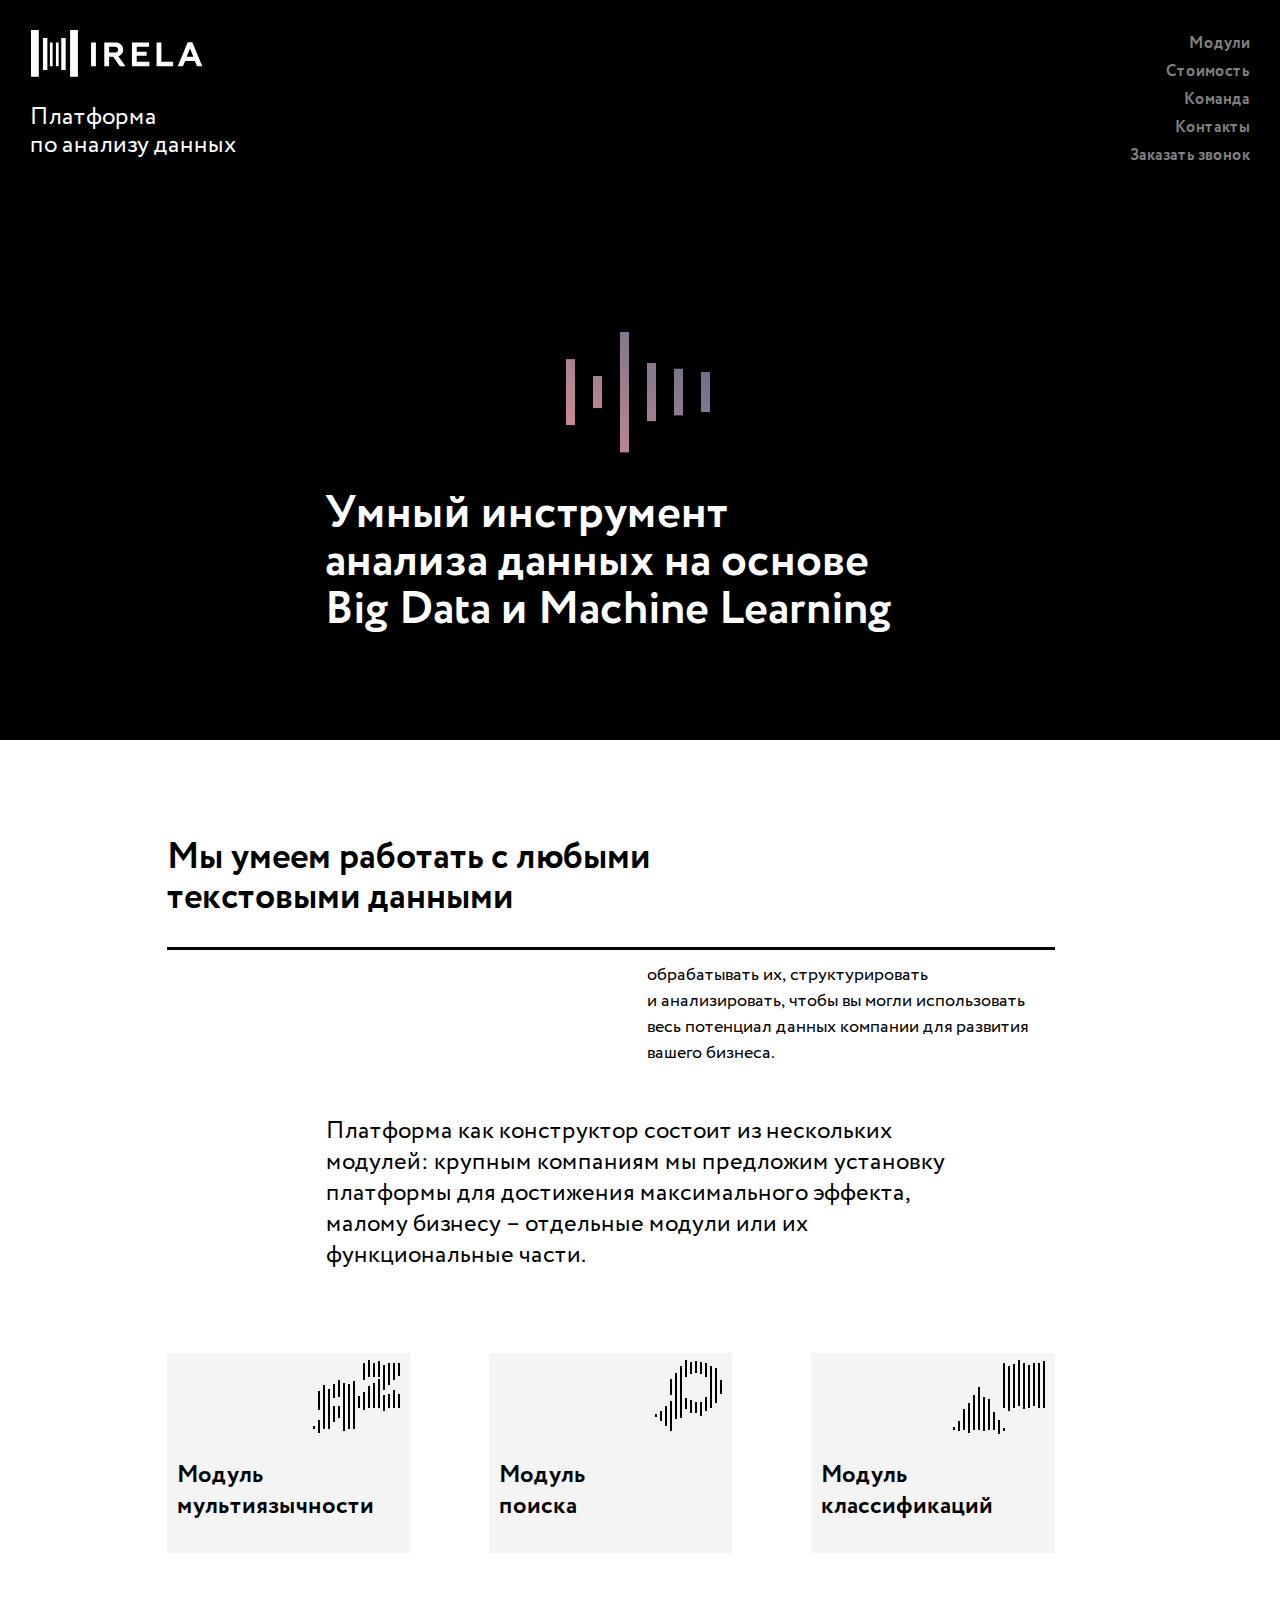
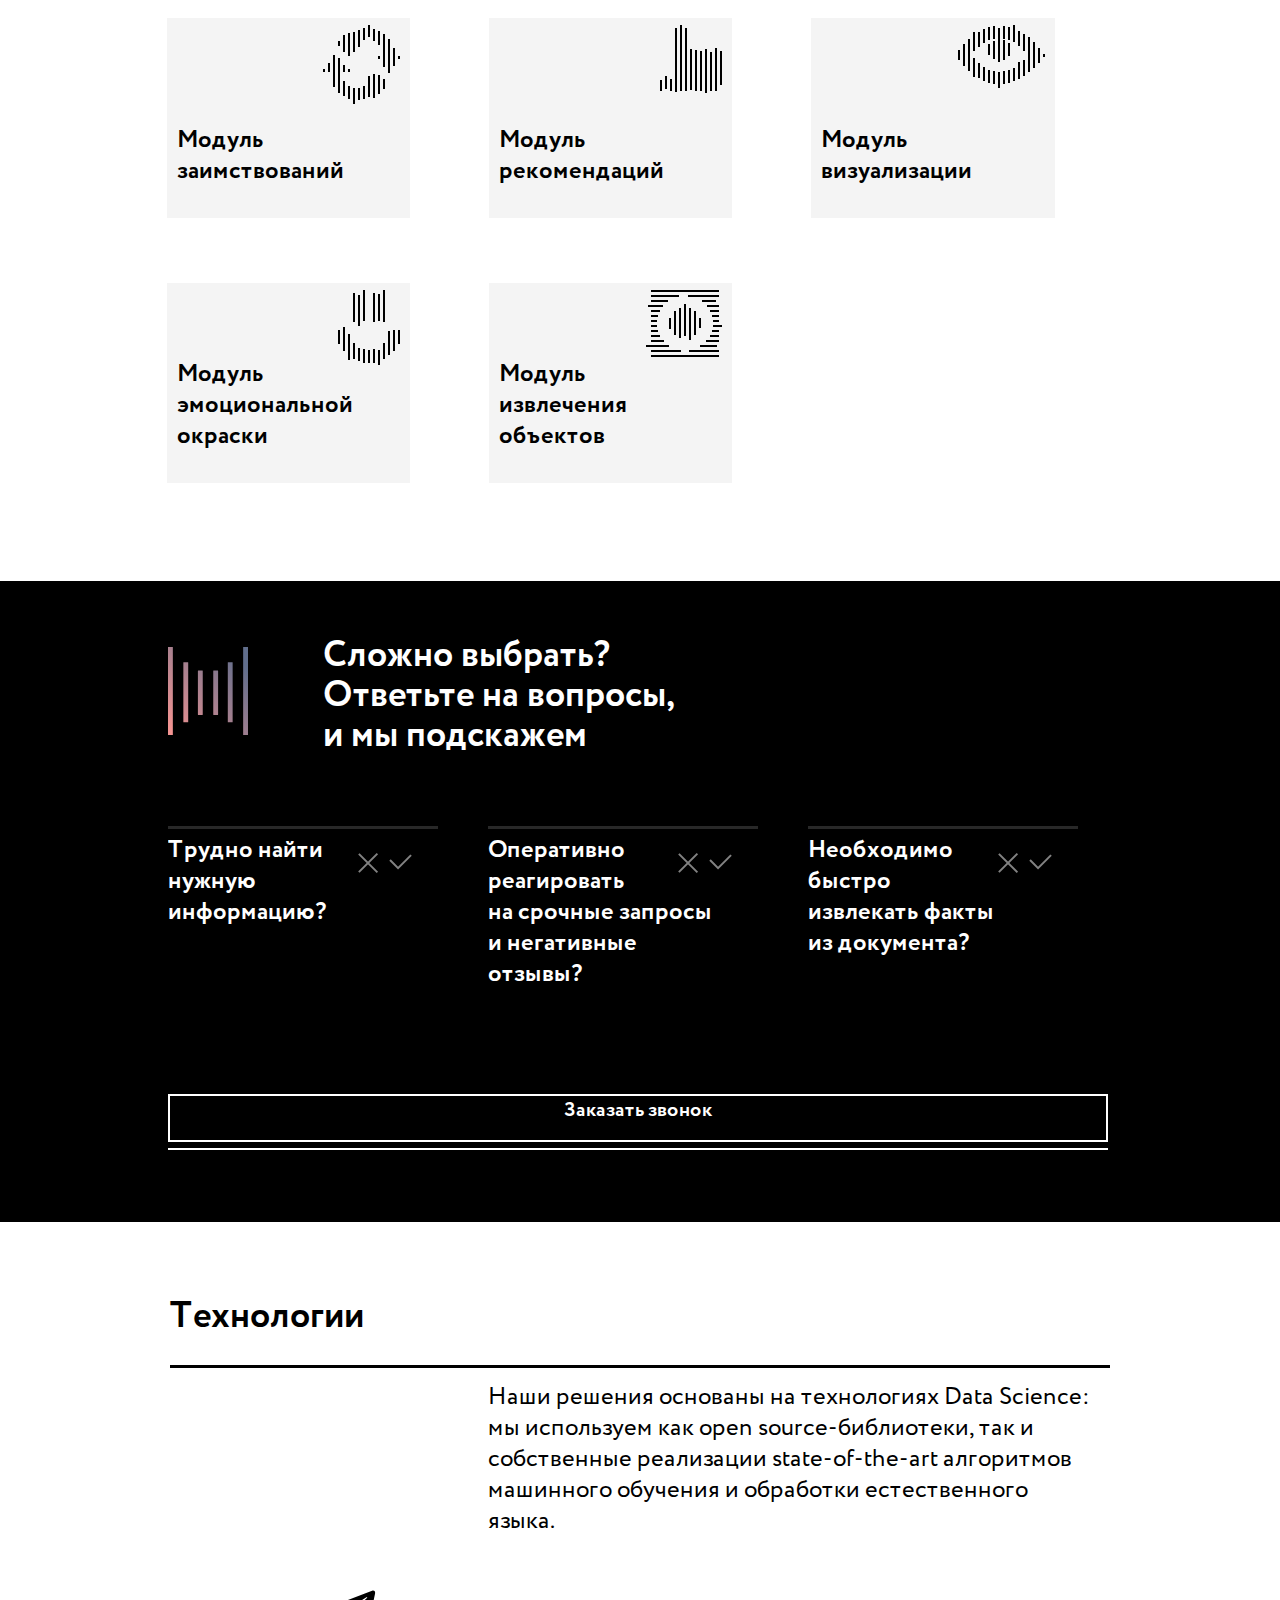
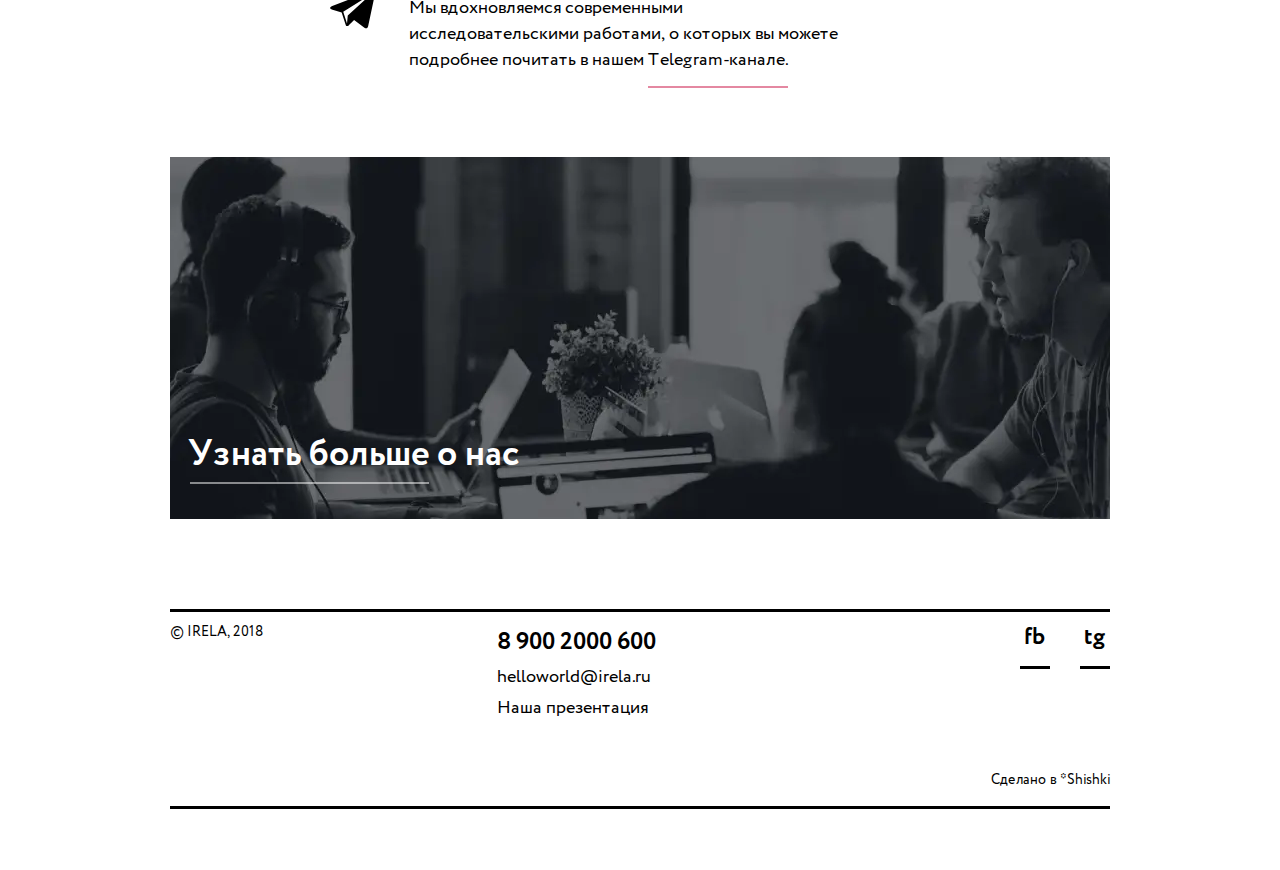
==== commit 8deed3ba: "error" ====
--- a/index.html
+++ b/index.html
@@ -4,7 +4,7 @@
 		<meta charset="UTF-8"> 		<meta name="viewport" content="width=device-width, initial-scale=1.0"> 		<link rel="stylesheet" href="css/style.min.css">-		<title>Irela</title>+		<title>Irela - Главная</title> 	</head> 	<body> 		<div class="main">@@ -69,7 +69,7 @@
 							<p>Платформа как конструктор состоит из нескольких модулей: крупным компаниям мы предложим установку платформы для достижения максимального эффекта, малому бизнесу – отдельные модули или их функциональные части.</p> 						</div> 						<div class="weCan__items">-							<a href="#" class="weCan__item">+							<a href="error.html" class="weCan__item"> 								<svg width="87px" height="73px" viewBox="0 0 87 73" version="1.1" xmlns="http://www.w3.org/2000/svg" xmlns:xlink="http://www.w3.org/1999/xlink"> 								    <g id="Design" stroke="none" stroke-width="1"> 								        <g id="main_2_1024-copy" transform="translate(-36.000000, -47.000000)">@@ -140,7 +140,7 @@
 								</svg> 								<span>Модуль<br> поиска</span> 							</a>-							<a href="#" class="weCan__item">+							<a href="error.html" class="weCan__item"> 								<svg width="92px" height="74px" viewBox="0 0 92 74" version="1.1" xmlns="http://www.w3.org/2000/svg" xmlns:xlink="http://www.w3.org/1999/xlink"> 								    <g id="Design" stroke="none" stroke-width="1"> 								        <g id="main_2_1024-copy" transform="translate(-259.000000, -46.000000)">@@ -171,7 +171,7 @@
 								</svg> 								<span>Модуль<br> классификаций</span> 							</a>-							<a href="#" class="weCan__item">+							<a href="error.html" class="weCan__item"> 								<svg width="77px" height="79px" viewBox="0 0 77 79" version="1.1" xmlns="http://www.w3.org/2000/svg" xmlns:xlink="http://www.w3.org/1999/xlink"> 								    <g id="Design" stroke="none" stroke-width="1"> 								        <g id="main_2_1024-copy" transform="translate(-41.000000, -151.000000)">@@ -211,7 +211,7 @@
 								</svg> 								<span>Модуль<br> заимствований</span> 							</a>-							<a href="#" class="weCan__item">+							<a href="error.html" class="weCan__item"> 								<svg width="62px" height="68px" viewBox="0 0 62 68" version="1.1" xmlns="http://www.w3.org/2000/svg" xmlns:xlink="http://www.w3.org/1999/xlink"> 								    <g id="Design" stroke="none" stroke-width="1"> 								        <g id="main_2_1024-copy" transform="translate(-156.000000, -157.000000)">@@ -235,7 +235,7 @@
 								</svg> 								<span>Модуль<br> рекомендаций</span> 							</a>-							<a href="#" class="weCan__item">+							<a href="error.html" class="weCan__item"> 								<svg width="87px" height="63px" viewBox="0 0 87 63" version="1.1" xmlns="http://www.w3.org/2000/svg" xmlns:xlink="http://www.w3.org/1999/xlink"> 								    <g id="Design" stroke="none" stroke-width="1"> 								        <g id="main_2_1024-copy" transform="translate(-259.000000, -167.000000)">@@ -279,7 +279,7 @@
 								</svg> 								<span>Модуль<br> визуализации</span> 							</a>-							<a href="#" class="weCan__item">+							<a href="error.html" class="weCan__item"> 								<svg width="62px" height="75px" viewBox="0 0 62 75" version="1.1" xmlns="http://www.w3.org/2000/svg" xmlns:xlink="http://www.w3.org/1999/xlink"> 								    <g id="Design" stroke="none" stroke-width="1"> 								        <g id="main_2_1024-copy" transform="translate(-46.000000, -261.000000)">@@ -309,7 +309,7 @@
 								</svg> 								<span>Модуль<br> эмоциональной<br> окраски</span> 							</a>-							<a href="#" class="weCan__item">+							<a href="error.html" class="weCan__item"> 								<svg width="76px" height="67px" viewBox="0 0 76 67" version="1.1" xmlns="http://www.w3.org/2000/svg" xmlns:xlink="http://www.w3.org/1999/xlink"> 								    <g id="Design" stroke="none" stroke-width="1"> 								        <g id="main_2_1024-copy" transform="translate(-153.000000, -261.000000)">@@ -371,14 +371,14 @@
 						</div> 						<div class="calculate__download download"> 							<a href="#" class="download__link"><picture><source srcset="img/icons/icn2.svg" type="image/webp"><img src="img/icons/icn2.svg" alt=""></picture></a>-							<a href="#" class="download__link"><picture><source srcset="img/icons/icn7.svg" type="image/webp"><img src="img/icons/icn7.svg" alt=""></picture></a>-							<a href="#" class="download__link"><picture><source srcset="img/icons/icn8.svg" type="image/webp"><img src="img/icons/icn8.svg" alt=""></picture></a>-							<a href="#" class="download__link"><picture><source srcset="img/icons/icn6.svg" type="image/webp"><img src="img/icons/icn6.svg" alt=""></picture></a>-							<a href="#" class="download__link"><picture><source srcset="img/icons/icn4.svg" type="image/webp"><img src="img/icons/icn4.svg" alt=""></picture></a>-							<a href="#" class="download__link"><picture><source srcset="img/icons/icn1.svg" type="image/webp"><img src="img/icons/icn1.svg" alt=""></picture></a>-							<a href="#" class="download__link"><picture><source srcset="img/icons/icn5.svg" type="image/webp"><img src="img/icons/icn5.svg" alt=""></picture></a>-							<a href="#" class="download__link"><picture><source srcset="img/icons/icn3.svg" type="image/webp"><img src="img/icons/icn3.svg" alt=""></picture></a>-							<a href="#" class="download__button">Скачать</a>+							<a href="error.html" class="download__link"><picture><source srcset="img/icons/icn7.svg" type="image/webp"><img src="img/icons/icn7.svg" alt=""></picture></a>+							<a href="error.html" class="download__link"><picture><source srcset="img/icons/icn8.svg" type="image/webp"><img src="img/icons/icn8.svg" alt=""></picture></a>+							<a href="error.html" class="download__link"><picture><source srcset="img/icons/icn6.svg" type="image/webp"><img src="img/icons/icn6.svg" alt=""></picture></a>+							<a href="error.html" class="download__link"><picture><source srcset="img/icons/icn4.svg" type="image/webp"><img src="img/icons/icn4.svg" alt=""></picture></a>+							<a href="error.html" class="download__link"><picture><source srcset="img/icons/icn1.svg" type="image/webp"><img src="img/icons/icn1.svg" alt=""></picture></a>+							<a href="error.html" class="download__link"><picture><source srcset="img/icons/icn5.svg" type="image/webp"><img src="img/icons/icn5.svg" alt=""></picture></a>+							<a href="error.html" class="download__link"><picture><source srcset="img/icons/icn3.svg" type="image/webp"><img src="img/icons/icn3.svg" alt=""></picture></a>+							<a href="error.html" class="download__button">Скачать</a> 							<div class="download__descryption"> 								<p>бюджет, сроки и трудозатраты</p> 							</div>@@ -450,7 +450,7 @@
 									<p>Оперативно реагировать на срочные запросы и негативные отзывы?</p> 								</div> 								<div class="answer__answer">-									<p><a href="#">Модуль<br> эмоциональной окраски</a></p>+									<p><a href="error.html">Модуль<br> эмоциональной окраски</a></p> 								</div> 							</div> 							<div class="calculate__answer">@@ -458,7 +458,7 @@
 									<p>Необходимо быстро извлекать факты из документа?</p> 								</div> 								<div class="answer__answer">-									<p><a href="#">Модуль<br> извлечения объектов</a></p>+									<p><a href="error.html">Модуль<br> извлечения объектов</a></p> 								</div> 							</div> 							<div class="calculate__answer">@@ -466,7 +466,7 @@
 									<p>Не хватает инструмента визуализации данных?</p> 								</div> 								<div class="answer__answer">-									<p><a href="#">Модуль<br> визуализации</a></p>+									<p><a href="error.html">Модуль<br> визуализации</a></p> 								</div> 							</div> 							<div class="calculate__answer">@@ -474,7 +474,7 @@
 									<p>Нужна проверка на наличие заимствований?</p> 								</div> 								<div class="answer__answer">-									<p><a href="#">Модуль<br> заимствований</a></p>+									<p><a href="error.html">Модуль<br> заимствований</a></p> 								</div> 							</div> 							<div class="calculate__answer">@@ -482,7 +482,7 @@
 									<p>Работаете с документами на разных языках?</p> 								</div> 								<div class="answer__answer">-									<p><a href="#">Модуль<br> мультиязычности</a></p>+									<p><a href="error.html">Модуль<br> мультиязычности</a></p> 								</div> 							</div> 							<div class="calculate__answer">@@ -490,7 +490,7 @@
 									<p>Уходит много времени на принятие решений?</p> 								</div> 								<div class="answer__answer">-									<p><a href="#">Модуль<br> рекомендаций</a></p>+									<p><a href="error.html">Модуль<br> рекомендаций</a></p> 								</div> 							</div> 							<div class="calculate__answer">@@ -498,7 +498,7 @@
 									<p>Входящие заявки нужно распределять по отделам?</p> 								</div> 								<div class="answer__answer">-									<p><a href="#">Модуль<br> классификаций</a></p>+									<p><a href="error.html">Модуль<br> классификаций</a></p> 								</div> 							</div> 						</div>--- a/css/style.min.css
+++ b/css/style.min.css
@@ -1 +1 @@
-@charset "UTF-8";*{padding:0;margin:0;border:0}*,:after,:before{-webkit-box-sizing:border-box;box-sizing:border-box}:active,:focus{outline:0}a:active,a:focus{outline:0}aside,footer,header,nav{display:block}body,html{height:100%;width:100%;font-size:100%;line-height:1;font-size:14px;-ms-text-size-adjust:100%;-moz-text-size-adjust:100%;-webkit-text-size-adjust:100%}button,input,textarea{font-family:inherit}input::-ms-clear{display:none}button{cursor:pointer;background:0 0}button::-moz-focus-inner{padding:0;border:0}a,a:visited{text-decoration:none}a:hover{text-decoration:none}ul li{list-style:none}img{vertical-align:top}h1,h2,h3,h4,h5,h6{font-size:inherit;font-weight:400}@font-face{font-family:CRC;font-display:swap;src:url(../fonts/CRC55.woff) format("woff"),url(../fonts/CRC55.woff2) format("woff2");font-weight:400;font-style:normal}@font-face{font-family:CRC;font-display:swap;src:url(../fonts/CRC35.woff) format("woff"),url(../fonts/CRC35.woff2) format("woff2");font-weight:300;font-style:normal}@font-face{font-family:GraphikLCG-Regular;font-display:swap;src:url(../fonts/GraphikLCG-Regular.woff) format("woff"),url(../fonts/GraphikLCG-Regular.woff2) format("woff2");font-weight:400;font-style:normal}@font-face{font-family:CRC;font-display:swap;src:url(../fonts/CRC65.woff) format("woff"),url(../fonts/CRC65.woff2) format("woff2");font-weight:700;font-style:normal}@font-face{font-family:TTNorms;font-display:swap;src:url(../fonts/TTNorms-Bold.woff) format("woff"),url(../fonts/TTNorms-Bold.woff2) format("woff2");font-weight:700;font-style:normal}@font-face{font-family:TTNorms;font-display:swap;src:url(../fonts/TTNorms-Regular.woff) format("woff"),url(../fonts/TTNorms-Regular.woff2) format("woff2");font-weight:400;font-style:normal}@font-face{font-family:"Lucida Grande";font-display:swap;src:url("../fonts/Lucida Grande.woff") format("woff"),url("../fonts/Lucida Grande.woff2") format("woff2");font-weight:400;font-style:normal}body{font-family:CRC}.main__container{max-width:1435px;margin:0 auto;padding:0 30px}.nav__container{display:-webkit-box;display:-ms-flexbox;display:flex;-webkit-box-pack:justify;-ms-flex-pack:justify;justify-content:space-between;max-width:1435px;margin:0 auto;padding:30px 30px 0 30px}.nav__logo{display:inline-block;background:url(../img/logoIrela.svg) no-repeat}.nav__logo .logosvg{fill:#fff;width:177px;height:55px}.nav__text{margin:15px 0 0 0}.nav__text p{color:#fff;font-size:24px;line-height:28px}.menu{text-align:right}.menu li a,.menu li button{font-weight:700;font-size:16px;line-height:28px;color:#828282}.menu li a:hover,.menu li button:hover{color:#fff}.menu .active-link a{color:#fff;pointer-events:none}.active-link{position:relative}.modules-link.active-link::before{content:'';position:absolute;left:-20px;bottom:6px;height:2px;width:66px;background:#fff}.prices-link.active-link::before{content:'';position:absolute;left:-40px;bottom:6px;height:2px;width:66px;background:#fff}.team-link.active-link::before{content:'';position:absolute;left:-25px;bottom:6px;height:2px;width:66px;background:#fff}.contacts-link.active-link::before{content:'';position:absolute;left:-32px;bottom:6px;height:2px;width:66px;background:#fff}.nav__burger{display:none}.nav__burger::before{top:9px}.nav__burger::after{bottom:9px}.nav.nav-fixed{position:fixed;width:100%;opacity:0}.nav.nav-fixed .nav__menu li a:hover,.nav.nav-fixed .nav__menu li button:hover{color:#515151}.nav.nav-fixed .nav__logo{background:0 0}.nav.nav-fixed .nav__logo .logosvg{fill:#000}.nav.nav-fixed .nav__text p{font-size:0}.nav.nav-fixed .active-link a{color:#000;pointer-events:none}.nav.nav-fixed .contacts-link.active-link::before,.nav.nav-fixed .modules-link.active-link::before,.nav.nav-fixed .prices-link.active-link::before,.nav.nav-fixed .team-link.active-link::before{background:#000}.nav.nav-visible{-webkit-transition:opacity .6s ease 0s;-o-transition:opacity .6s ease 0s;transition:opacity .6s ease 0s;opacity:1}.main__header{min-height:740px;background:#000}.main__content{max-width:630px;margin:0 auto;padding:120px 0 0 0}.main__logo{text-align:center;height:200px}.main__logo img{height:100%}.main__title{margin:0 34px 0 0;font-weight:700;font-size:46px;line-height:48px;color:#fff}.weCan{min-height:1398px;padding:98px 0}.weCan__container{max-width:1007px;margin:0 auto;padding:0 30px}.weCan__content{margin:0 59px 0 0}.weCan__title{font-weight:700;font-size:36px;line-height:40px;padding:0 0 29px 0;border-bottom:3px solid #000}.weCan__subtitle{font-size:18px;line-height:26px;padding:0 0 0 480px;margin:12px 0 0 0}.weCan__text{font-size:24px;line-height:31px;padding:0 70px 0 159px;margin:50px 0 0 0}.weCan__items{overflow:hidden;margin:82px 0 0 0;display:grid;grid:repeat(3,1fr)/repeat(3,1fr);grid-row-gap:65px;grid-column-gap:78.5px}.weCan__item{display:block;position:relative;padding:107px 0 0 10px;font-weight:700;font-size:24px;line-height:31px;color:#000;-webkit-transition:background .3s ease 0s;-o-transition:background .3s ease 0s;transition:background .3s ease 0s;background:#f4f4f4}.weCan__item svg{fill:#000;position:absolute;top:7px;right:10px}.weCan__item:hover{background:#000;color:#fff}.weCan__item:hover svg{fill:#fff}.weCan__item:nth-child(7),.weCan__item:nth-child(8){padding:76px 0 31px 10px}.calculate{background:#000}.calculate__container{max-width:1005px;margin:0 auto;padding:0 30px}.calculate__body{margin:0 5px 0 0;padding:55px 0 80px 0;overflow:hidden}.calculate__top{display:-webkit-box;display:-ms-flexbox;display:flex;-webkit-box-pack:justify;-ms-flex-pack:justify;justify-content:space-between;margin:0 0 70px 0}.calculate__logotitle{display:-webkit-box;display:-ms-flexbox;display:flex}.calculate__logo{-ms-flex-item-align:center;align-self:center;margin:0 75px 10px 0}.calculate__title{font-size:36px;line-height:40px;color:#fff;font-weight:700;margin:0}.download{opacity:0;-webkit-transition:all 1s ease 0s;-o-transition:all 1s ease 0s;transition:all 1s ease 0s}.download.download-visible{opacity:1}.download__link{display:inline-block;margin:0 .9px 14px 0}.download__link:last-of-type{margin:0 0 14px 0}.download__button{display:block;width:300px;padding:0 0 13px 0;border:2px solid #fff;font-weight:700;font-size:20px;line-height:31px;text-align:center;color:#fff;margin:0 0 6px 0;-webkit-transition:color .3s ease 0s,background .3s ease 0s,-webkit-transform .1s ease 0s;transition:color .3s ease 0s,background .3s ease 0s,-webkit-transform .1s ease 0s;-o-transition:color .3s ease 0s,background .3s ease 0s,transform .1s ease 0s;transition:color .3s ease 0s,background .3s ease 0s,transform .1s ease 0s;transition:color .3s ease 0s,background .3s ease 0s,transform .1s ease 0s,-webkit-transform .1s ease 0s}.download__button:hover{background:#fff;color:#000}.download__button:active{-webkit-transform:translateY(8px);-ms-transform:translateY(8px);transform:translateY(8px)}.download__descryption{font-size:14px;line-height:26px;color:#fff;border-top:2px solid #fff}.calculate__content{margin:0 0 53px 0}.calculate__questions{display:-webkit-box;display:-ms-flexbox;display:flex;margin:0 0 27px 0}.calculate__question{font-size:24px;line-height:31px;color:#fff;font-weight:700;border-top:3px solid #282828;min-width:270px;padding:6px 0 24px 0;position:relative;margin:0 50px 0 0;min-height:183px;-webkit-transition:opacity 0s ease .1s;-o-transition:opacity 0s ease .1s;transition:opacity 0s ease .1s}.calculate__question.delete,.calculate__question.down{opacity:0}.calculate__question::before{content:'';position:absolute;width:0;height:100%;top:0;right:0;background:#fff;z-index:3;-webkit-transition:width .1s ease 0s;-o-transition:width .1s ease 0s;transition:width .1s ease 0s}.calculate__question.delete::before{width:100%}.calculate__question::after{content:'';position:absolute;width:100%;height:0;top:0;left:0;background:#fff;z-index:3;-webkit-transition:height .1s ease 0s;-o-transition:height .1s ease 0s;transition:height .1s ease 0s}.calculate__question.down::after{height:100%}.no-btn{position:absolute;top:20px;right:57px}.ok-btn{position:absolute;top:22px;right:20px}.calculate__answers-box{display:none}.calculate__answers{display:-webkit-box;display:-ms-flexbox;display:flex;-ms-flex-wrap:wrap;flex-wrap:wrap;margin:0 -50px 0 0}.youranswers-text{font-size:0}.calculate__answer{background:#fff;min-width:270px;min-height:0;padding:7px 14px 30px;display:-webkit-box;display:-ms-flexbox;display:flex;margin:0 50px 30px 0;-webkit-box-orient:vertical;-webkit-box-direction:normal;-ms-flex-direction:column;flex-direction:column;-webkit-box-pack:justify;-ms-flex-pack:justify;justify-content:space-between;-webkit-box-flex:0;-ms-flex:0 0 27%;flex:0 0 27%;opacity:0;-webkit-transition:min-height 0s ease 80ms,opacity .4s ease 0s;-o-transition:min-height 0s ease 80ms,opacity .4s ease 0s;transition:min-height 0s ease 80ms,opacity .4s ease 0s}.calculate__answer.appear{min-height:190px;opacity:1}.answer__question{text-align:right;font-size:14px;line-height:20px;padding:0 0 0 85px}.answer__answer a{font-size:24px;line-height:31px;font-weight:700;color:#000}.calculate__bottom{position:relative}.calculate__bottom::after{content:'';position:absolute;bottom:-8px;left:0;width:100%;height:2px;background:#fff}.btn-ordercall{display:inline-block;width:100%;font-size:20px;line-height:31px;font-weight:700;text-align:center;color:#fff;border:2px solid #fff;padding:0 0 13px 0;-webkit-transition:color .3s ease 0s,background .3s ease 0s,-webkit-transform .1s ease 0s;transition:color .3s ease 0s,background .3s ease 0s,-webkit-transform .1s ease 0s;-o-transition:color .3s ease 0s,background .3s ease 0s,transform .1s ease 0s;transition:color .3s ease 0s,background .3s ease 0s,transform .1s ease 0s;transition:color .3s ease 0s,background .3s ease 0s,transform .1s ease 0s,-webkit-transform .1s ease 0s}.btn-ordercall:hover{background:#fff;color:#000}.btn-ordercall:active{-webkit-transform:translateY(8px);-ms-transform:translateY(8px);transform:translateY(8px)}.technologies{padding:75px 0 0 0}.technologies__container{max-width:1000px;margin:0 auto;padding:0 30px}.technologies__title{font-weight:700;font-size:36px;line-height:40px;margin:0 0 28px}.technologies__subtitle{font-size:24px;line-height:31px;padding:14px 20px 0 318px;border-top:3px solid #000;margin:0 0 50px}.technologies__text{font-size:18px;line-height:26px;padding:8px 200px 0 239px;margin:0 0 84px;background:url(../img/icons/flight.svg) 160px 3px no-repeat}.technologies__text a{color:#000;white-space:nowrap;position:relative}.technologies__text a::before{content:'';position:absolute;top:35px;left:0;width:100%;height:2px;background:#e488a1}.technologies__image{height:362px;position:relative}.technologies__image::before{content:'';position:absolute;width:239px;height:2px;left:20px;top:325px;background:#fff;opacity:.5}.technologies__image img{width:100%;height:100%;-o-object-fit:cover;object-fit:cover}.technologies__image a{font-weight:700;font-size:36px;line-height:40px;color:#fff;position:absolute;top:278px;left:18px}.footer{padding:90px 0 61px}.footer__container{max-width:1000px;margin:0 auto;padding:0 30px}.footer__body{border-top:3px solid #000;border-bottom:3px solid #000;padding:10px 0 16px}.footer__row{display:-webkit-box;display:-ms-flexbox;display:flex;-webkit-box-pack:justify;-ms-flex-pack:justify;justify-content:space-between;margin:0 0 46px}.footer__copyright{font-size:14px;line-height:20px}.footer__contacts{margin:0 130px 0 0}.footer__tel{display:block;color:#000;font-weight:700;font-size:24px;line-height:40px}.footer__email,.footer__link{display:block;font-size:18px;line-height:31px;color:#000}.footer__email:hover,.footer__link:hover,.footer__tel:hover{color:#e488a1}.footer__social{min-width:90px;display:-webkit-box;display:-ms-flexbox;display:flex;-webkit-box-pack:justify;-ms-flex-pack:justify;justify-content:space-between;-webkit-box-align:start;-ms-flex-align:start;align-items:flex-start}.footer__social a{display:inline-block;padding:0 4px 12.5px;border-bottom:3px solid #000;font-weight:700;font-size:24px;line-height:31px;color:#000}.footer__social a:hover{color:#e488a1;border-bottom:3px solid #e488a1}.footer__made-in{text-align:right;font-size:14px;line-height:20px}.popup{position:fixed;width:100%;height:100%;background:rgba(0,0,0,.85);top:0;left:0;z-index:110;overflow-y:auto;overflow-x:hidden;opacity:0;visibility:hidden;-webkit-transition:all .4s ease 0s;-o-transition:all .4s ease 0s;transition:all .4s ease 0s}.popup.popup-open{opacity:1;visibility:visible}.popup__body{min-height:100%;display:-webkit-box;display:-ms-flexbox;display:flex;-webkit-box-pack:center;-ms-flex-pack:center;justify-content:center;-webkit-box-align:center;-ms-flex-align:center;align-items:center}.popup__ordercall{opacity:0;-webkit-transform:perspective(600px) translate(0,-100%) rotateX(45deg);transform:perspective(600px) translate(0,-100%) rotateX(45deg);padding:55px 160px 70px 160px;-webkit-transition:all .4s ease 0s;-o-transition:all .4s ease 0s;transition:all .4s ease 0s}.popup__ordercall.ordercall-appear{opacity:1;-webkit-transform:perspective(600px) translate(0,0) rotateX(0);transform:perspective(600px) translate(0,0) rotateX(0)}.order{position:relative;background:#fff;z-index:120}.order__title{font-weight:700;font-size:36px;line-height:40px;color:#000;margin:0 0 20px}.popup__close{cursor:pointer;position:absolute;width:25px;height:25px;right:160px;top:70px}.popup__close::before{content:'';position:absolute;width:25px;height:3px;right:0;top:12px;background:#000;-webkit-transform:rotate(-45deg);-ms-transform:rotate(-45deg);transform:rotate(-45deg)}.popup__close::after{content:'';position:absolute;width:25px;height:3px;right:0;top:12px;background:#000;-webkit-transform:rotate(45deg);-ms-transform:rotate(45deg);transform:rotate(45deg)}.popup__close:hover::after,.popup__close:hover::before{background:#e488a1}.order__form p{min-height:60px;border-bottom:3px solid #000;position:relative;min-width:620px}.order__form p:last-of-type{margin:0 0 50px 0}.order__form input,textarea{padding:10px 0 0 0;font-size:24px;line-height:40px;width:100%}.form-name span,.form-tel span{display:none;width:135px;height:26px;padding:2px 0 0 0;background:red;position:absolute;right:0;bottom:0;font-size:14px;line-height:20px;color:#fff;text-align:center}.form-name.error-input,.form-tel.error-input{border-bottom:3px solid red}.form-name.error-input span,.form-tel.error-input span{display:inline-block}.order__form textarea{overflow:hidden;resize:none}.submit-btn{position:relative}.submit-btn::after{content:'';position:absolute;bottom:-8px;left:0;width:100%;height:2px;background:#000}.submit-btn input{cursor:pointer;margin:0;background:#fff;font-size:20px;line-height:31px;font-weight:700;color:#000;display:inline-block;width:100%;text-align:center;border:2px solid #000;padding:0 0 13px 0;-webkit-transition:color .3s ease 0s,background .3s ease 0s,-webkit-transform .1s ease 0s;transition:color .3s ease 0s,background .3s ease 0s,-webkit-transform .1s ease 0s;-o-transition:color .3s ease 0s,background .3s ease 0s,transform .1s ease 0s;transition:color .3s ease 0s,background .3s ease 0s,transform .1s ease 0s;transition:color .3s ease 0s,background .3s ease 0s,transform .1s ease 0s,-webkit-transform .1s ease 0s}.submit-btn input:hover{background:#000;color:#fff}.submit-btn input:active{-webkit-transform:translateY(8px);-ms-transform:translateY(8px);transform:translateY(8px)}.popup2{position:fixed;width:100%;height:100%;background:rgba(0,0,0,.85);top:0;left:0;z-index:110;overflow-y:auto;overflow-x:hidden;opacity:0;visibility:hidden;-webkit-transition:all .4s ease 0s;-o-transition:all .4s ease 0s;transition:all .4s ease 0s}.popup2.popup-open{opacity:1;visibility:visible}.popup__body2{min-height:100%;display:-webkit-box;display:-ms-flexbox;display:flex;-webkit-box-pack:center;-ms-flex-pack:center;justify-content:center;-webkit-box-align:center;-ms-flex-align:center;align-items:center}.popup__submited{opacity:0;-webkit-transform:perspective(600px) translate(0,-100%) rotateX(45deg);transform:perspective(600px) translate(0,-100%) rotateX(45deg);padding:63px 160px 77px 160px;-webkit-transition:all .4s ease 0s;-o-transition:all .4s ease 0s;transition:all .4s ease 0s}.popup__submited.submited-appear{opacity:1;-webkit-transform:perspective(600px) translate(0,0) rotateX(0);transform:perspective(600px) translate(0,0) rotateX(0)}.submited{position:relative;max-width:940px;background:#fff;z-index:120}.submited__title{font-weight:700;font-size:36px;line-height:40px;padding:0 175px 0 0;margin:0 0 155px 0}.btn-close{position:relative}.btn-close::after{content:'';position:absolute;bottom:-8px;left:0;width:100%;height:2px;background:#000}.btn-close button{background:#fff;font-size:20px;line-height:31px;font-weight:700;color:#000;display:inline-block;width:100%;text-align:center;border:2px solid #000;padding:0 0 13px 0;-webkit-transition:color .3s ease 0s,background .3s ease 0s,-webkit-transform .1s ease 0s;transition:color .3s ease 0s,background .3s ease 0s,-webkit-transform .1s ease 0s;-o-transition:color .3s ease 0s,background .3s ease 0s,transform .1s ease 0s;transition:color .3s ease 0s,background .3s ease 0s,transform .1s ease 0s;transition:color .3s ease 0s,background .3s ease 0s,transform .1s ease 0s,-webkit-transform .1s ease 0s}.btn-close button:hover{background:#000;color:#fff}.btn-close button:active{-webkit-transform:translateY(8px);-ms-transform:translateY(8px);transform:translateY(8px)}.modules__header{background:#000;min-height:666px}.modules__container{max-width:1435px;margin:0 auto;padding:0 30px}.modules__content{max-width:560px;margin:0 auto;padding:0 0 81px 0}.modules__logo{height:200px;text-align:center;margin:0 0 -10px 0}.modules__logo img{height:100%}.modules__title{font-weight:700;font-size:60px;line-height:48px;color:#fff;margin:0 0 22px 0}.modules__text{font-size:24px;line-height:31px;color:#fff}.descryptions{padding:70px 0 100px 0}.descryptions__container{max-width:1006px;margin:0 auto;padding:0 30px}.descryptions__items{display:grid;grid:250px repeat(4,300px)/repeat(2,1fr);grid-row-gap:70px;grid-column-gap:80px}.descryptions__item{background:#f4f4f4;position:relative;display:-webkit-box;display:-ms-flexbox;display:flex;-webkit-box-orient:vertical;-webkit-box-direction:normal;-ms-flex-direction:column;flex-direction:column;padding:5px 0 25px 12px}.descryptions__item a{color:#000}.descryptions__item img{position:absolute;top:10px;right:5px}.descryptions__item h3{font-weight:700;font-size:24px;line-height:31px;-webkit-box-flex:1;-ms-flex:1 0 auto;flex:1 0 auto}.descryptions__item p{font-size:18px;line-height:26px}.descryptions__item:first-of-type{padding:5px 0 25px 12px;grid-row-start:1;grid-row-end:2;grid-column-start:1;grid-column-end:3}.descryptions__item:first-of-type img{top:10px}.prices__header{min-height:755px;background:#000}.prices__container{max-width:1435px;margin:0 auto;padding:0 30px}.prices__content{max-width:680px;margin:0 auto;padding:45px 0 40px 0}.prices__title{font-weight:700;font-size:60px;line-height:48px;color:#fff;margin:0 0 30px 0}.prices__subtitle{font-size:24px;line-height:31px;color:#fff;margin:0 0 20px 0}.prices__text{font-size:18px;line-height:26px;color:#fff;margin:0 0 55px 0}.prices__btn-write{position:relative;width:225px}.prices__btn-write::after{content:'';position:absolute;bottom:-8px;left:0;width:100%;height:2px;background:#fff}.btn-write{display:inline-block;width:100%;font-size:20px;line-height:31px;text-align:center;color:#fff;border:2px solid #fff;padding:0 0 13px 0;-webkit-transition:color .3s ease 0s,background .3s ease 0s,-webkit-transform .1s ease 0s;transition:color .3s ease 0s,background .3s ease 0s,-webkit-transform .1s ease 0s;-o-transition:color .3s ease 0s,background .3s ease 0s,transform .1s ease 0s;transition:color .3s ease 0s,background .3s ease 0s,transform .1s ease 0s;transition:color .3s ease 0s,background .3s ease 0s,transform .1s ease 0s,-webkit-transform .1s ease 0s}.btn-write:hover{background:#fff;color:#000}.btn-write:active{-webkit-transform:translateY(8px);-ms-transform:translateY(8px);transform:translateY(8px)}.pricelist{padding:95px 0 10px 0}.pricelist__container{max-width:1002px;padding:0 30px;margin:0 auto}.pricelist__item{display:-webkit-box;display:-ms-flexbox;display:flex;-webkit-box-pack:justify;-ms-flex-pack:justify;justify-content:space-between;padding:0 0 60px 160px;font-weight:700;font-size:36px;line-height:40px;margin:0 0 25px 0}.pricelist__item:first-child{background:url(../img/icons/01mod.svg) 12px 0 no-repeat}.pricelist__item:nth-child(2){background:url(../img/icons/02mod.svg) 0 0 no-repeat}.pricelist__item:nth-child(3){background:url(../img/icons/03mod.svg) 12px 0 no-repeat}.pricelist__item:nth-child(4){background:url(../img/icons/05mod.svg) 0 0 no-repeat}.pricelist__item:nth-child(5){background:url(../img/icons/04mod.svg) 5px 0 no-repeat}.pricelist__item:nth-child(6){background:url(../img/icons/06mod.svg) 12px 0 no-repeat}.pricelist__item:nth-child(7){background:url(../img/icons/07mod.svg) 5px 0 no-repeat}.pricelist__item:nth-child(8){background:url(../img/icons/08mod.svg) 17px 0 no-repeat}.pricelist__item:last-child{background:url(../img/icons/09mod.svg) 12px 0 no-repeat;margin:0}.pricelist__item a{color:#000;font-weight:700;font-size:24px;line-height:31px}.pricelist__item span{color:#828282}.popup3{position:fixed;width:100%;height:100%;background:rgba(0,0,0,.85);top:0;left:0;z-index:110;overflow-y:auto;overflow-x:hidden;opacity:0;visibility:hidden;-webkit-transition:all .4s ease 0s;-o-transition:all .4s ease 0s;transition:all .4s ease 0s}.popup3.popup-open{opacity:1;visibility:visible}.popup__body3{min-height:100%;display:-webkit-box;display:-ms-flexbox;display:flex;-webkit-box-pack:center;-ms-flex-pack:center;justify-content:center;-webkit-box-align:center;-ms-flex-align:center;align-items:center}.popup__write{opacity:0;-webkit-transform:perspective(600px) translate(0,-100%) rotateX(45deg);transform:perspective(600px) translate(0,-100%) rotateX(45deg);padding:55px 160px 70px 160px;-webkit-transition:all .4s ease 0s;-o-transition:all .4s ease 0s;transition:all .4s ease 0s}.popup__write.ordercall-appear{opacity:1;-webkit-transform:perspective(600px) translate(0,0) rotateX(0);transform:perspective(600px) translate(0,0) rotateX(0)}.write{position:relative;background:#fff;z-index:120}.write__title{font-weight:700;font-size:36px;line-height:40px;color:#000;margin:0 0 20px}.popup__close{cursor:pointer;position:absolute;width:25px;height:25px;right:160px;top:70px}.popup__close::before{content:'';position:absolute;width:25px;height:3px;right:0;top:12px;background:#000;-webkit-transform:rotate(-45deg);-ms-transform:rotate(-45deg);transform:rotate(-45deg)}.popup__close::after{content:'';position:absolute;width:25px;height:3px;right:0;top:12px;background:#000;-webkit-transform:rotate(45deg);-ms-transform:rotate(45deg);transform:rotate(45deg)}.popup__close:hover::after,.popup__close:hover::before{background:#e488a1}.write__form p{min-height:60px;border-bottom:3px solid #000;position:relative;min-width:620px}.write__form p:last-of-type{margin:0 0 50px 0}.write__form input,.write__form textarea{padding:10px 0 0 0;font-size:24px;line-height:40px;width:100%}.form-email span,.form-name2 span{display:none;width:135px;height:26px;padding:2px 0 0 0;background:red;position:absolute;right:0;bottom:0;font-size:14px;line-height:20px;color:#fff;text-align:center}.form-email.error-input,.form-name2.error-input{border-bottom:3px solid red}.form-email.error-input span,.form-name2.error-input span{display:inline-block}.write__form textarea{overflow:hidden;resize:none}.submit-btn2{position:relative}.submit-btn2::after{content:'';position:absolute;bottom:-8px;left:0;width:100%;height:2px;background:#000}.submit-btn2 input{cursor:pointer;margin:0;background:#fff;font-size:20px;line-height:31px;font-weight:700;color:#000;display:inline-block;width:100%;text-align:center;border:2px solid #000;padding:0 0 13px 0;-webkit-transition:color .3s ease 0s,background .3s ease 0s,-webkit-transform .1s ease 0s;transition:color .3s ease 0s,background .3s ease 0s,-webkit-transform .1s ease 0s;-o-transition:color .3s ease 0s,background .3s ease 0s,transform .1s ease 0s;transition:color .3s ease 0s,background .3s ease 0s,transform .1s ease 0s;transition:color .3s ease 0s,background .3s ease 0s,transform .1s ease 0s,-webkit-transform .1s ease 0s}.submit-btn2 input:hover{background:#000;color:#fff}.submit-btn2 input:active{-webkit-transform:translateY(8px);-ms-transform:translateY(8px);transform:translateY(8px)}.team__header{min-height:670px;background:#000}.team__container{max-width:1435px;margin:0 auto;padding:0 30px}.team__content{max-width:595px;margin:0 auto;padding:0 0 105px 0}.team__logo{text-align:center;margin:0;height:200px}.team__logo img{margin:-55px 0 0 0;height:100%}.team__title{font-weight:700;font-size:60px;line-height:48px;color:#fff;margin:0 0 35px 0}.team__text{font-size:24px;line-height:31px;color:#fff}.team-people__container{max-width:1000px;margin:0 auto;padding:0 30px}.team-people__content{padding:95px 0 0 0}.developing__team,.managing__team,.rd__team{font-weight:700;font-size:36px;line-height:40px;margin:0 0 65px 0}.managing__items{display:grid;grid:560px 560px/280px 280px 280px;grid-row-gap:50px;grid-column-gap:40px;margin:0 0 70px 0}.managing__image{position:relative;height:219px;margin:0 0 20px 0}.managing__image img{height:100%}.managing__image a{font-weight:700;font-size:16px;line-height:20px;color:#fff;display:inline-block;position:absolute;width:30px;height:30px;right:61px;border-bottom:3px solid #fff;padding:0 0 0 2px}.managing__image a:first-of-type{top:10px}.managing__image a:last-of-type{top:45px}.managing__title{font-weight:700;font-size:24px;line-height:31px;margin:0 0 5px 0}.managing__subtitle{font-weight:700;font-size:18px;line-height:26px;color:#828282;margin:0 0 20px 0}.managing__text{font-size:18px;line-height:26px;margin:0 0 10px 0}.managing__hash{font-size:18px;line-height:26px;color:#929292}.rd__items{margin:0 0 70px 0}.developing__items,.rd__items{display:grid;grid:560px/280px 280px 280px;grid-row-gap:50px;grid-column-gap:40px}.team-people__developing{margin:0 0 75px 0}.team__btn-box{position:relative;width:100%}.team__btn-box::after{content:'';position:absolute;bottom:-8px;left:0;width:100%;height:2px;background:#000}.team__btn{display:inline-block;width:100%;font-size:30px;line-height:31px;text-align:center;border:2px solid #000;color:#fff;background:#000;padding:15px 0 30px 0;-webkit-transition:color .3s ease 0s,background .3s ease 0s,-webkit-transform .1s ease 0s;transition:color .3s ease 0s,background .3s ease 0s,-webkit-transform .1s ease 0s;-o-transition:color .3s ease 0s,background .3s ease 0s,transform .1s ease 0s;transition:color .3s ease 0s,background .3s ease 0s,transform .1s ease 0s;transition:color .3s ease 0s,background .3s ease 0s,transform .1s ease 0s,-webkit-transform .1s ease 0s}.team__btn:hover{background:#fff;color:#000}.team__btn:active{-webkit-transform:translateY(8px);-ms-transform:translateY(8px);transform:translateY(8px)}.contacts__header{min-height:888px;height:888px;background:#000;margin:0 0 250px 0}.contacts__container{max-width:1003px;margin:0 auto;padding:0 30px}.contacts__body{max-width:735px;margin:0 auto;padding:35px 30px 90px 30px}.contacts__title{font-weight:700;font-size:60px;line-height:48px;color:#fff;margin:0 0 30px 0}.contacts__text{font-size:24px;line-height:31px;color:#fff;margin:0 0 30px 0;max-width:420px}.contacts__links{display:-webkit-box;display:-ms-flexbox;display:flex;-webkit-box-pack:justify;-ms-flex-pack:justify;justify-content:space-between}.contacts__link a{font-weight:700;font-size:24px;line-height:31px;color:#fff;margin:0 0 10px 0}.contacts__link p{font-size:14px;line-height:20px;color:#fff}.link530{display:none}.return-box,.write_letter-box{display:none;position:relative;margin:0 0 75px 0}.return-box::after,.write_letter-box::after{content:'';position:absolute;bottom:-8px;left:0;width:100%;height:2px;background:#fff}.return_btn,.write-letter_btn{display:inline-block;width:100%;font-weight:700;font-size:20px;line-height:31px;color:#fff;text-align:center;border:2px solid #fff;padding:0 0 13px 0;-webkit-transition:color .3s ease 0s,background .3s ease 0s,-webkit-transform .1s ease 0s;transition:color .3s ease 0s,background .3s ease 0s,-webkit-transform .1s ease 0s;-o-transition:color .3s ease 0s,background .3s ease 0s,transform .1s ease 0s;transition:color .3s ease 0s,background .3s ease 0s,transform .1s ease 0s;transition:color .3s ease 0s,background .3s ease 0s,transform .1s ease 0s,-webkit-transform .1s ease 0s}.return_btn:hover,.write-letter_btn:hover{background:#fff;color:#000}.return_btn:active,.write-letter_btn:active{-webkit-transform:translateY(8px);-ms-transform:translateY(8px);transform:translateY(8px)}.return-box.active-box,.write_letter-box.active-box{display:block}.contacts__windows{height:517px;position:relative}.contacts__map{display:none;width:100%;height:100%}.map__adress{position:absolute;width:245px;height:90px;left:15px;top:10px;font-weight:700;font-size:24px;line-height:31px;color:#fff;z-index:200}.contacts__write{display:none;width:100%;height:100%;padding:55px 0 70px 0;background:-o-radial-gradient(50.84% 100%,117.77% 113.94%,#f39492 0,#616e8c 100%);background:radial-gradient(117.77% 113.94% at 50.84% 100%,#f39492 0,#616e8c 100%)}.write__body{max-width:670px;margin:0 auto;padding:0 25px}.contacts__write input,textarea{background:0 0}.write__title-white{color:#fff}.black-input::-webkit-input-placeholder{color:#000}.black-input::-moz-placeholder{color:#000}.black-input:-ms-input-placeholder{color:#000}.black-input::-ms-input-placeholder{color:#000}.black-input::placeholder{color:#000}.submit-btn3{position:relative}.submit-btn3::after{content:'';position:absolute;bottom:-8px;left:0;width:100%;height:2px;background:#fff}.submit-btn3 input{cursor:pointer;margin:0;background:#fff;font-size:20px;line-height:31px;font-weight:700;color:#000;display:inline-block;width:100%;text-align:center;border:2px solid #fff;padding:0 0 13px 0;-webkit-transition:color .3s ease 0s,background .3s ease 0s,-webkit-transform .1s ease 0s;transition:color .3s ease 0s,background .3s ease 0s,-webkit-transform .1s ease 0s;-o-transition:color .3s ease 0s,background .3s ease 0s,transform .1s ease 0s;transition:color .3s ease 0s,background .3s ease 0s,transform .1s ease 0s;transition:color .3s ease 0s,background .3s ease 0s,transform .1s ease 0s,-webkit-transform .1s ease 0s}.submit-btn3 input:hover{color:#fff;background:0 0}.submit-btn3 input:active{-webkit-transform:translateY(8px);-ms-transform:translateY(8px);transform:translateY(8px)}.contacts__submited{display:none;width:100%;height:100%;color:#fff;background:-o-radial-gradient(50.84% 100%,117.77% 113.94%,#f39492 0,#616e8c 100%);background:radial-gradient(117.77% 113.94% at 50.84% 100%,#f39492 0,#616e8c 100%)}.submited__body{max-width:670px;margin:0 auto;padding:100px 25px 0 25px}.contacts__map.active-window,.contacts__submited.active-window,.contacts__write.active-window{display:block}.contacts__adress{display:none}@media (max-width:1280px){.nav.nav-fixed{z-index:100;background:#000}.nav.nav-fixed .nav__container{height:74px;padding:0 45px}.nav.nav-fixed .nav__logotext{display:-webkit-box;display:-ms-flexbox;display:flex;-webkit-box-align:center;-ms-flex-align:center;align-items:center}.nav.nav-fixed .nav__logo{background:url(../img/logoIrela.svg) no-repeat;margin:10px 0 0 0}.nav.nav-fixed .nav__logo .logosvg{fill:#fff}.nav.nav-fixed .nav__menu{display:-webkit-box;display:-ms-flexbox;display:flex;-webkit-box-align:center;-ms-flex-align:center;align-items:center}.nav.nav-fixed .nav__menu ul{display:-webkit-box;display:-ms-flexbox;display:flex}.nav.nav-fixed .nav__menu li{margin:0 0 0 20px}.nav.nav-fixed .nav__menu li a:hover,.nav.nav-fixed .nav__menu li button:hover{color:#fff}.nav.nav-fixed .nav__menu .active-link a{color:#fff}.nav.nav-fixed .nav__menu .active-link::before{left:0;bottom:-10px;height:2px;width:100%;background:#fff}.nav.nav-fixed .nav__menu.padding-menu{padding:0 0 15px 0}.nav.nav-fixed .nav__text{margin:0 0 0 37px}.nav.nav-fixed .nav__text p{font-size:14px;line-height:16px}}@media (max-width:1024px){.main__title{font-size:36px;line-height:38px;margin:0}.main__content{max-width:470px}.nav.nav-fixed .nav__text{margin:0 0 0 15px}.main__header{min-height:650px}.weCan__content{margin:0}.weCan{min-height:1200px;padding:70px 0}.weCan__title{font-size:32px;line-height:36px}.weCan__subtitle{font-size:16px;line-height:20px;padding:0 70px 0 480px}.weCan__text{font-size:18px;line-height:26px;padding:0 150px 0 159px;margin:30px 0 0 0}.weCan__items{margin:65px 0 0 0}.weCan__item{padding:95px 0 0 10px;font-size:24px;line-height:31px}.weCan__item:nth-child(7),.weCan__item:nth-child(8){padding:95px 0 10px 10px}.calculate__body{padding:40px 0 60px 0;margin:0}.calculate__top{margin:0 0 50px 0}.calculate__title{font-size:32px;line-height:36px;-ms-flex-item-align:center;align-self:center}.calculate__logo{-ms-flex-item-align:center;align-self:center;margin:0 55px 5px 0}.calculate__question{font-size:18px;line-height:28px;min-height:170px}.no-btn{position:absolute;top:20px;right:42px}.ok-btn{position:absolute;top:22px;right:5px}.technologies{padding:60px 0 0 0}.technologies__title{font-size:32px;line-height:36px;margin:0 0 15px}.technologies__subtitle{font-size:18px;line-height:26px;margin:0 0 30px;padding:14px 80px 0 318px}.technologies__text{font-size:15px;line-height:22px;padding:8px 220px 0 239px}.technologies__image a{font-size:32px;line-height:36px;top:201px}.technologies__image{height:280px}.technologies__image::before{top:243px}.footer__row{margin:0 0 25px}.footer__tel{font-size:24px;line-height:40px}.footer__email,.footer__link{font-size:18px;line-height:31px}.popup__ordercall{padding:30px 100px 50px 100px}.order__title{font-size:32px;line-height:36px}.order__form p{min-width:480px;min-height:40px}.popup__close{right:100px;top:35px}.order__form input,textarea{padding:10px 0 0 0;font-size:20px;line-height:36px;width:100%}.submit-btn input{font-size:20px;line-height:31px;padding:0 0 13px 0}.popup__submited{max-width:680px;padding:30px 100px 50px 100px}.submited__title{font-size:32px;line-height:36px;padding:0 100px 0 0;margin:0 0 145px 0}.modules__title{font-size:36px;line-height:38px}.modules__text{font-size:20px;line-height:26px}.modules__content{max-width:470px}.popup__write{padding:30px 100px 50px 100px}.write__title{font-size:32px;line-height:36px}.write__form p{min-width:480px;min-height:40px}.popup__close{right:100px;top:35px}.write__form input,.write__form textarea{padding:10px 0 0 0;width:100%}.submit-btn2 input{padding:0 0 13px 0}.team-people__container{max-width:800px}.managing__items{grid:560px 560px 560px/280px 280px;grid-row-gap:50px;grid-column-gap:40px;margin:0 auto 70px auto;max-width:600px}.developing__items,.rd__items{grid:560px/280px 280px;grid-row-gap:50px;grid-column-gap:40px;margin:0 auto;max-width:600px}.rd__items{margin:0 auto 70px auto}.contacts__write{padding:75px 0 70px 0}.submit-btn3 input{padding:0 0 13px 0}.write__body{max-width:570px}.submited__body{max-width:570px;padding:100px 25px 0 25px}}@media (max-width:980px){.calculate__content{margin:0 0 30px 0}.calculate__top{margin:0 0 45px 0}.calculate__question{min-width:30.9%;margin:0 25px 0 0;min-height:170px}.calculate__answer{background:#fff;min-width:200px;min-height:0;padding:7px 14px 30px;margin:0 25px 30px 0;-webkit-box-flex:0;-ms-flex:0 0 29.5%;flex:0 0 29.5%}.answer__question{text-align:right;font-size:12px;line-height:18px;padding:0 0 0 50px}.answer__answer a{font-size:20px;line-height:22px;font-weight:700;color:#000}}@media (max-width:920px){.nav.nav-fixed .nav__container{padding:0 15px;height:60px}.nav.nav-fixed .menu li{margin:0 0 0 10px}.nav.nav-fixed .menu li a,.nav.nav-fixed .menu li button{font-size:14px}}@media (max-width:900px){.weCan__subtitle{padding:0 70px 0 360px}.weCan__text{padding:0 100px 0 120px}.weCan__item{font-size:20px;line-height:26px}.calculate__title{font-size:28px;line-height:34px}.calculate__logo{margin:0 35px 5px 0}.calculate__answer{background:#fff;min-width:200px;min-height:0;padding:15px 14px 30px;margin:0 25px 30px 0;-webkit-box-flex:0;-ms-flex:0 0 28.987%;flex:0 0 28.987%}.calculate__answer.appear{min-height:170px}.pricelist__item{padding:0 0 60px 115px}}@media (max-width:850px){.descryptions__item{min-height:250px}.descryptions__item:first-of-type{padding:5px 0 25px 12px}.descryptions__item:first-of-type img{top:10px}}@media (max-width:830px){.technologies__subtitle{padding:14px 0 0 255px}.technologies__text{padding:8px 200px 0 200px;background-position:121px 3px}}@media (max-width:800px){.pricelist__item{padding:0 0 60px 100px}}@media (max-width:768px){.nav__burger{display:block;position:fixed;top:25px;right:25px;width:50px;height:45px;z-index:51;margin:-5px 0 0 0;background:#000}.nav__burger span{position:absolute;top:21.5px;left:10px;height:2px;width:30px;background-color:#fff;-webkit-transition:all .5s ease 0s;-o-transition:all .5s ease 0s;transition:all .5s ease 0s}.nav__burger::after,.nav__burger::before{content:'';background-color:#fff;position:absolute;width:30px;height:2px;left:9.5px;-webkit-transition:all .5s ease 0s;-o-transition:all .5s ease 0s;transition:all .5s ease 0s}.main__header{min-height:536px}.main__container{padding:0 25px}.nav__container{padding:25px 25px 0 25px}.nav__text{margin:10px 0 0 0}.nav__text p{font-size:16px;line-height:21px}.nav__logo{background:url(../img/logosmall.svg) no-repeat}.nav__logo .logosvg{opacity:0;height:41px}.menu{position:fixed;width:100vw;height:100vh;z-index:50;padding:0 25px 0 25px;background:url(../img/logosmall.svg) no-repeat,#000;background-position:25px 25px;text-align:left;margin:-25px 0 0 -25px;-webkit-transform:translate(120%,-120%);-ms-transform:translate(120%,-120%);transform:translate(120%,-120%);-webkit-transition:all .3s ease 0s;-o-transition:all .3s ease 0s;transition:all .3s ease 0s}.menu .main-link{position:absolute;display:inline-block;width:150px;height:41px;left:25px;top:25px}.menu ul{position:absolute;left:25px;bottom:75px}.menu li:last-child{margin:15px 0 0 0}.menu li a,.menu li button{font-size:30px;line-height:43px;color:#fff}.modules-link.active-link::before{left:133px;bottom:5px;height:3px;width:136px}.prices-link.active-link::before{left:170px;bottom:5px;height:3px;width:136px}.team-link.active-link::before{left:142px;bottom:5px;height:3px;width:136px}.contacts-link.active-link::before{left:155px;bottom:5px;height:3px;width:136px}.menu.menu-open{-webkit-transform:translate(0);-ms-transform:translate(0);transform:translate(0)}.nav__burger.burger-open::before{-webkit-transform:rotate(45deg);-ms-transform:rotate(45deg);transform:rotate(45deg);top:21.5px}.nav__burger.burger-open::after{-webkit-transform:rotate(-45deg);-ms-transform:rotate(-45deg);transform:rotate(-45deg);bottom:21.5px}.nav__burger.burger-open span{opacity:0}.main__content{max-width:370px;padding:120px 0 30px 0}.main__logo{height:153px}.main__title{margin:10px 0 0 0;font-weight:700;font-size:30px;line-height:34px;color:#fff}.weCan{min-height:1200px;padding:50px 0}.weCan__container{padding:0 25px}.weCan__title{font-size:24px;line-height:28px}.weCan__subtitle{padding:0 100px 0 0;font-size:16px;line-height:22px}.weCan__text{padding:0;font-size:18px;line-height:26px}.weCan__items{max-width:500px;margin:82px auto 0 auto;display:grid;grid:repeat(2,1fr)/repeat(2,1fr);grid-row-gap:65px;grid-column-gap:78.5px}.weCan__item:nth-child(7),.weCan__item:nth-child(8){padding:59px 0 10px 10px}.calculate__body{overflow:hidden}.calculate__container{padding:0 25px}.calculate__top{-webkit-box-pack:center;-ms-flex-pack:center;justify-content:center;-ms-flex-wrap:wrap;flex-wrap:wrap}.download{-webkit-box-flex:0;-ms-flex:0 0 90%;flex:0 0 90%;margin:20px 0 0 0}.download__button{width:100%}.calculate__logo{margin:0 40px 0 0}.calculate__question{min-width:44.76%;margin:0 15px 0 15px}.calculate__answers{margin:0}.calculate__answer{min-width:0;margin:0 15px 30px 15px;-webkit-box-flex:0;-ms-flex:0 1 44.76%;flex:0 1 44.76%}.technologies{padding:45px 0 0 0}.technologies__container{padding:0 25px}.technologies__title{font-size:24px;line-height:28px}.technologies__subtitle{font-size:18px;line-height:26px;padding:14px 40px 0 180px;margin:0 0 15px}.technologies__text{font-size:16px;line-height:22px;padding:8px 100px 0 150px;background-position:71px 3px}.footer{padding:60px 0 61px}.footer__container{padding:0 25px}.popup__ordercall{padding:30px 50px 50px 50px;opacity:1;-webkit-transform:translate(100%,-100%);-ms-transform:translate(100%,-100%);transform:translate(100%,-100%);-webkit-transition:all .4s ease 0s;-o-transition:all .4s ease 0s;transition:all .4s ease 0s}.popup__ordercall.ordercall-appear{-webkit-transform:translate(0,0);-ms-transform:translate(0,0);transform:translate(0,0)}.order{width:100vw;height:100vh;display:-webkit-box;display:-ms-flexbox;display:flex;-webkit-box-orient:vertical;-webkit-box-direction:normal;-ms-flex-direction:column;flex-direction:column}.order__form{display:-webkit-box;display:-ms-flexbox;display:flex;-webkit-box-orient:vertical;-webkit-box-direction:normal;-ms-flex-direction:column;flex-direction:column;-webkit-box-flex:1;-ms-flex:1 1 auto;flex:1 1 auto}.order__form p:last-of-type{-webkit-box-flex:1;-ms-flex:1 1 auto;flex:1 1 auto;border:none}.order__form textarea{border-bottom:3px solid #000}.order__title{font-size:24px;line-height:28px}.popup__close{right:50px;top:27px}.order__form p{min-width:0;min-height:40px}.submit-btn{margin:0 0 20px 0}.popup__submited{opacity:1;-webkit-transform:translate(100%,-100%);-ms-transform:translate(100%,-100%);transform:translate(100%,-100%);padding:30px 50px 50px 50px;display:-webkit-box;display:-ms-flexbox;display:flex;-webkit-box-orient:vertical;-webkit-box-direction:normal;-ms-flex-direction:column;flex-direction:column}.popup__submited.submited-appear{-webkit-transform:translate(0,0);-ms-transform:translate(0,0);transform:translate(0,0)}.submited{max-width:1000px;width:100vw;height:100vh}.submited__title{font-size:30px;line-height:34px;padding:0;max-width:375px;margin:0;-webkit-box-flex:1;-ms-flex:1 0 auto;flex:1 0 auto}.btn-close{margin:0 0 20px 0}.modules__header{min-height:0}.modules__container{padding:0 25px}.modules__content{padding:60px 0 81px 0}.descryptions__items{grid-row-gap:50px;grid-column-gap:40px}.prices__header{min-height:0}.prices__container{padding:0 25px}.pricelist__container{padding:0 25px}.pricelist__item{font-size:18px;line-height:22px}.pricelist__item span{display:block;text-align:right}.popup__write{padding:30px 50px 50px 50px;opacity:1;-webkit-transform:translate(100%,-100%);-ms-transform:translate(100%,-100%);transform:translate(100%,-100%);-webkit-transition:all .4s ease 0s;-o-transition:all .4s ease 0s;transition:all .4s ease 0s}.popup__write.ordercall-appear{-webkit-transform:translate(0,0);-ms-transform:translate(0,0);transform:translate(0,0)}.write{width:100vw;height:100vh;display:-webkit-box;display:-ms-flexbox;display:flex;-webkit-box-orient:vertical;-webkit-box-direction:normal;-ms-flex-direction:column;flex-direction:column}.write__form{display:-webkit-box;display:-ms-flexbox;display:flex;-webkit-box-orient:vertical;-webkit-box-direction:normal;-ms-flex-direction:column;flex-direction:column;-webkit-box-flex:1;-ms-flex:1 1 auto;flex:1 1 auto}.write__form p:last-of-type{-webkit-box-flex:1;-ms-flex:1 1 auto;flex:1 1 auto;border:none}.write__form textarea{border-bottom:3px solid #000}.write__title{font-size:24px;line-height:28px}.popup__close{right:50px;top:27px}.write__form p{min-width:0;min-height:40px}.submit-btn2{margin:0 0 20px 0}.team__header{min-height:0}.team__logo img{margin:0}.team__container{padding:0 25px}.team__content{padding:30px 0 50px 0}.team-people__content{padding:60px 0 0 0}.team-people__container{padding:0 25px}.contacts__header{min-height:750px;height:750px;background:#000;margin:0 0 300px 0}.contacts__container{padding:0 25px}.contacts__body{padding:75px 25px 60px 25px}.return-box,.write_letter-box{margin:0 0 60px 0}.write__body{max-width:470px}.contacts__submited{width:100%;height:100%}.submited__body{max-width:470px}}@media (max-width:700px){.descryptions__item:first-of-type{padding:5px 0 25px 12px;grid-row-start:1;grid-row-end:2;grid-column-start:1;grid-column-end:2}.descryptions__item img{position:static;margin:0 0 20px 0}.descryptions__items{grid:repeat(1,1fr)/repeat(1,1fr);grid-row-gap:40px;max-width:480px;margin:0 auto}.descryptions__item{min-height:200px}.descryptions__item h3{margin:0 0 10px 0}}@media (max-width:650px){.calculate__question{min-width:43.76%;margin:0 15px 0 15px}.calculate__answer{min-width:0;margin:0 15px 30px 15px;-webkit-box-flex:0;-ms-flex:0 1 43.76%;flex:0 1 43.76%}.technologies__subtitle{padding:14px 0 0 150px}.technologies__text{padding:8px 60px 0 100px;background-position:21px 3px}.managing__items{grid:620px 620px 620px/230px 230px;grid-row-gap:50px;grid-column-gap:30px;max-width:490px}.developing__items,.rd__items{grid:620px/230px 230px;grid-row-gap:50px;grid-column-gap:30px;max-width:490px}.managing__image a{right:11px}}@media (max-width:630px){.contacts__header{min-height:830px;height:830px;background:#000;margin:0 0 280px 0}.contacts__body{padding:60px 25px 40px 25px}.contacts__title{font-size:36px;line-height:34px;color:#fff;margin:0 0 25px 0}.contacts__text{font-size:18px;line-height:26px;color:#fff;margin:0 0 25px 0;max-width:370px}.contacts__link{margin:0 0 10px 0}.contacts__link a{font-weight:700;font-size:24px;line-height:31px;color:#fff;margin:0 0 10px 0}.contacts__link p{font-size:14px;line-height:20px;color:#fff}.contacts__links{display:block}}@media (max-width:620px){.pricelist{padding:50px 0 10px 0}.pricelist__items .pricelist__item{background:0 0;padding:0 0 30px 0;margin:0 0 20px 0}.pricelist__items .pricelist__item:last-child{margin:0}}@media (max-width:600px){.footer__contacts{margin:0 70px 0 0}}@media (max-width:550px){.team__logo{margin:0 0 15px;height:153px}.team__content{padding:30px 0 25px 0;max-width:400px}.team__title{font-size:36px;line-height:34px;margin:0 0 15px 0}.team__text{font-size:18px;line-height:26px}}@media (max-width:540px){.developing__team,.managing__team,.rd__team{font-size:24px;line-height:28px;margin:0 0 35px 0}.managing__items{grid:510px 570px 460px 510px 570px/270px;max-width:270px}.developing__items,.rd__items{grid:510px 570px 460px/270px;max-width:270px}.managing__image a{right:51px}.team__btn{font-size:20px;line-height:31px;padding:5px 0 14px 0}.team-people__developing{margin:0 0 55px 0}}@media (max-width:530px){.calculate__body{padding:30px 0 0 0}.calculate__top{-webkit-box-pack:start;-ms-flex-pack:start;justify-content:flex-start;-ms-flex-wrap:nowrap;flex-wrap:nowrap}.calculate__logo{width:55px;margin:10px 18px 0 30px;-ms-flex-item-align:start;align-self:flex-start}.calculate__logo img{width:100%}.calculate__title{font-size:20px;line-height:27px}.download{-webkit-box-flex:0;-ms-flex:0 0 100%;flex:0 0 100%;margin:20px 0 0 0}.calculate__line{display:inline-block;width:100%;height:3px;background:#282828;position:relative}.calculate__whiteline{position:absolute;top:0;left:0;width:12.5%;height:3px;background:#fff}.calculate__questions{margin:0}.calculate__question{padding:6px 0 24px 20px;min-width:100%;margin:0;border-top:none}.calculate__answers-box{display:block;position:relative;padding:23.5px 0 0 0;border-top:3px solid #282828}.button__answer-box{width:100%;padding:0 0 13px 0;font-weight:700;font-size:20px;line-height:31px;text-align:center;color:#fff;border:2px solid #fff;-webkit-transition:color .3s ease 0s,background .3s ease 0s,-webkit-transform .1s ease 0s;transition:color .3s ease 0s,background .3s ease 0s,-webkit-transform .1s ease 0s;-o-transition:color .3s ease 0s,background .3s ease 0s,transform .1s ease 0s;transition:color .3s ease 0s,background .3s ease 0s,transform .1s ease 0s;transition:color .3s ease 0s,background .3s ease 0s,transform .1s ease 0s,-webkit-transform .1s ease 0s}.button__answer-box:hover{background:#fff;color:#000}.button__answer-box:active{-webkit-transform:translateY(8px);-ms-transform:translateY(8px);transform:translateY(8px)}.calculate__answers-box::after{content:'';position:absolute;bottom:-8px;left:0;width:100%;height:2px;background:#fff}.calculate__answers{padding:8px 0 0 0;border-top:3px solid #282828}.youranswers-text{font-weight:700;font-size:24px;line-height:31px;color:#fff;margin:0 0 25px}.calculate__answer{margin:0 0 13px 0;-webkit-box-flex:0;-ms-flex:0 1 100%;flex:0 1 100%}.answer__question{text-align:left;font-size:14px;line-height:20px;padding:0 0 10px}.answer__answer a{font-size:18px;line-height:22px}.calculate__answer.appear{min-height:126px;max-height:126px}.no-btn{position:absolute;top:20px;right:77px}.ok-btn{position:absolute;top:22px;right:40px}.calculate__bottom{width:100%;margin:20px 0 15px 0}.technologies__subtitle{padding:14px 0 0 0}.technologies__text{padding:8px 0 0 73px;background-position:0 3px}.technologies__image{height:248px}.technologies__image::before{width:165px;left:55%;top:224px}.technologies__image a{font-size:18px;line-height:26px;top:190px;left:55%}.footer__row{display:block;margin:0}.footer__contacts{display:inline-block;margin:0}.footer__social{min-width:90px;display:block;-webkit-box-pack:justify;-ms-flex-pack:justify;justify-content:space-between;-webkit-box-align:start;-ms-flex-align:start;align-items:flex-start}.footer__social a{margin:25px 16px 0 0}.footer__tel{margin:13px 0 0 0}.footer__body{border-bottom:none;position:relative}.footer__made-in{position:absolute;right:0;bottom:16.5px;border-bottom:3px solid #000;padding:0 0 12.5px 40px}.submited__title{font-size:24px;line-height:28px;max-width:300px}.contacts__header{min-height:620px;height:620px;margin:0}.contacts__title{margin:0 0 10px 0}.contacts__text{margin:0 0 25px 0;max-width:240px}.link1445{display:none}.link530{display:block;position:relative;margin:40px 0 25px 0}.link530::after{content:'';position:absolute;bottom:-8px;left:0;width:100%;height:2px;background:#fff}.link530 a{display:inline-block;width:100%;font-weight:700;font-size:20px;line-height:31px;color:#fff;text-align:center;border:2px solid #fff;padding:0 0 13px 0;margin:0;-webkit-transition:color .3s ease 0s,background .3s ease 0s,-webkit-transform .1s ease 0s;transition:color .3s ease 0s,background .3s ease 0s,-webkit-transform .1s ease 0s;-o-transition:color .3s ease 0s,background .3s ease 0s,transform .1s ease 0s;transition:color .3s ease 0s,background .3s ease 0s,transform .1s ease 0s;transition:color .3s ease 0s,background .3s ease 0s,transform .1s ease 0s,-webkit-transform .1s ease 0s}.link530 a:hover{background:#fff;color:#000}.link530 a:active{-webkit-transform:translateY(8px);-ms-transform:translateY(8px);transform:translateY(8px)}.contacts__map.active-window,.write_letter-box.active-box{display:none}.contacts__adress{display:block;font-size:18px;line-height:26px;color:#fff;max-width:270px}.contacts__adress a{display:inline-block;color:#fff;border-bottom:1px solid #e488a1;padding:0 0 10px 0}.contacts__windows{height:370px}.map__adress{display:none}.contacts__write{display:none;width:100%;height:100%;padding:45px 0 0 0;background:#fff}.black-input::-webkit-input-placeholder{color:#828282}.black-input::-moz-placeholder{color:#828282}.black-input:-ms-input-placeholder{color:#828282}.black-input::-ms-input-placeholder{color:#828282}.black-input::placeholder{color:#828282}.submit-btn3::after{background:#000}.submit-btn3 input{background:#fff;border:2px solid #000}.submit-btn3 input:hover{color:#fff;background:#000}.write__title-white{color:#000}.contacts__submited{width:100%;height:100%;color:#000;background:#fff}.submited__body{padding-top:150px;padding-left:50px}}@media (max-width:520px){.modules__logo{height:153px}.modules__title{font-size:36px;line-height:34px}.modules__text{font-size:18px;line-height:26px}.modules__content{padding:50px 0 35px 0}}@media (max-width:500px){.pricelist__item{white-space:nowrap}.pricelist__item a{font-size:24px;line-height:28px;white-space:normal;margin:0 15px 0 0}}@media (max-width:480px){.weCan__items{max-width:320px;margin:20px auto 0 auto;grid:repeat(1,1fr)/repeat(1,1fr);grid-row-gap:12px}.weCan__item{padding:50px 0 20px 15px;font-size:18px;line-height:22px}.weCan__item:nth-child(7),.weCan__item:nth-child(8){padding:38 px 0 10px 10px}.weCan__item svg{top:22px;right:15px}.descryptions__items{grid-row-gap:25px}.descryptions__item{padding:5px 0 25px 5px}.descryptions__item:first-of-type{padding:5px 0 25px 5px}.prices__title{font-size:36px;line-height:34px;margin:0 0 20px 0}.prices__subtitle{font-size:18px;line-height:26px;margin:0 0 15px 0}.prices__text{font-size:18px;line-height:26px;margin:0 0 30px 0}}@media (max-width:430px){.main__title{text-align:center}.main__content{padding:60px 0 30px 0}.technologies__image::before{left:45%}.technologies__image a{left:45%}.popup__ordercall{padding:30px 30px 50px 30px}.popup__close{right:30px;top:27px}.popup__submited{padding:30px 30px 50px 30px}.submited__title{max-width:230px}.form-name span,.form-tel span{width:100px;height:20px;padding:2px 0 0 0;background:red;position:absolute;right:0;bottom:0;font-size:10px;line-height:18px;color:#fff}.popup__write{padding:30px 30px 50px 30px}.popup__close{right:30px;top:27px}.form-email span,.form-name2 span{width:100px;height:20px;padding:2px 0 0 0;background:red;position:absolute;right:0;bottom:0;font-size:10px;line-height:18px;color:#fff}.contacts__body{padding:60px 0 40px 0}}@media (max-width:380px){.calculate__logo{margin:10px 18px 0 0}.no-btn{position:absolute;top:20px;right:57px}.ok-btn{position:absolute;top:22px;right:20px}.calculate__question{padding:6px 0 24px 0}}@media (max-width:370px){.technologies__image::before{left:35%}.technologies__image a{left:35%}}+@charset "UTF-8";*{padding:0;margin:0;border:0}*,:after,:before{-webkit-box-sizing:border-box;box-sizing:border-box}:active,:focus{outline:0}a:active,a:focus{outline:0}aside,footer,header,nav{display:block}body,html{height:100%;width:100%;font-size:100%;line-height:1;font-size:14px;-ms-text-size-adjust:100%;-moz-text-size-adjust:100%;-webkit-text-size-adjust:100%}button,input,textarea{font-family:inherit}input::-ms-clear{display:none}button{cursor:pointer;background:0 0}button::-moz-focus-inner{padding:0;border:0}a,a:visited{text-decoration:none}a:hover{text-decoration:none}ul li{list-style:none}img{vertical-align:top}h1,h2,h3,h4,h5,h6{font-size:inherit;font-weight:700}@font-face{font-family:CRC;font-display:swap;src:url(../fonts/CRC55.woff) format("woff"),url(../fonts/CRC55.woff2) format("woff2");font-weight:400;font-style:normal}@font-face{font-family:CRC;font-display:swap;src:url(../fonts/CRC35.woff) format("woff"),url(../fonts/CRC35.woff2) format("woff2");font-weight:300;font-style:normal}@font-face{font-family:GraphikLCG-Regular;font-display:swap;src:url(../fonts/GraphikLCG-Regular.woff) format("woff"),url(../fonts/GraphikLCG-Regular.woff2) format("woff2");font-weight:400;font-style:normal}@font-face{font-family:CRC;font-display:swap;src:url(../fonts/CRC65.woff) format("woff"),url(../fonts/CRC65.woff2) format("woff2");font-weight:700;font-style:normal}@font-face{font-family:TTNorms;font-display:swap;src:url(../fonts/TTNorms-Bold.woff) format("woff"),url(../fonts/TTNorms-Bold.woff2) format("woff2");font-weight:700;font-style:normal}@font-face{font-family:TTNorms;font-display:swap;src:url(../fonts/TTNorms-Regular.woff) format("woff"),url(../fonts/TTNorms-Regular.woff2) format("woff2");font-weight:400;font-style:normal}@font-face{font-family:"Lucida Grande";font-display:swap;src:url("../fonts/Lucida Grande.woff") format("woff"),url("../fonts/Lucida Grande.woff2") format("woff2");font-weight:400;font-style:normal}body{font-family:CRC}.main__container{max-width:1435px;margin:0 auto;padding:0 30px}.nav__container{display:-webkit-box;display:-ms-flexbox;display:flex;-webkit-box-pack:justify;-ms-flex-pack:justify;justify-content:space-between;max-width:1435px;margin:0 auto;padding:30px 30px 0 30px}.nav__logo{display:inline-block;background:url(../img/logoIrela.svg) no-repeat}.nav__logo .logosvg{fill:#fff;width:177px;height:55px}.nav__text{margin:15px 0 0 0}.nav__text p{color:#fff;font-size:24px;line-height:28px}.menu{text-align:right}.menu li a,.menu li button{font-weight:700;font-size:16px;line-height:28px;color:#828282}.menu li a:hover,.menu li button:hover{color:#fff}.menu .active-link a{color:#fff;pointer-events:none}.active-link{position:relative}.modules-link.active-link::before{content:'';position:absolute;left:-20px;bottom:6px;height:2px;width:66px;background:#fff}.prices-link.active-link::before{content:'';position:absolute;left:-40px;bottom:6px;height:2px;width:66px;background:#fff}.team-link.active-link::before{content:'';position:absolute;left:-25px;bottom:6px;height:2px;width:66px;background:#fff}.contacts-link.active-link::before{content:'';position:absolute;left:-32px;bottom:6px;height:2px;width:66px;background:#fff}.nav__burger{display:none}.nav__burger::before{top:9px}.nav__burger::after{bottom:9px}.nav.nav-fixed{position:fixed;width:100%;opacity:0}.nav.nav-fixed .nav__menu li a:hover,.nav.nav-fixed .nav__menu li button:hover{color:#515151}.nav.nav-fixed .nav__logo{background:0 0}.nav.nav-fixed .nav__logo .logosvg{fill:#000}.nav.nav-fixed .nav__text p{font-size:0}.nav.nav-fixed .active-link a{color:#000;pointer-events:none}.nav.nav-fixed .contacts-link.active-link::before,.nav.nav-fixed .modules-link.active-link::before,.nav.nav-fixed .prices-link.active-link::before,.nav.nav-fixed .team-link.active-link::before{background:#000}.nav.nav-visible{-webkit-transition:opacity .6s ease 0s;-o-transition:opacity .6s ease 0s;transition:opacity .6s ease 0s;opacity:1}.main__header{min-height:740px;background:#000}.main__content{max-width:630px;margin:0 auto;padding:120px 0 0 0}.main__logo{text-align:center;height:200px}.main__logo img{height:100%}.main__title{margin:0 34px 0 0;font-weight:700;font-size:46px;line-height:48px;color:#fff}.weCan{min-height:1398px;padding:98px 0}.weCan__container{max-width:1007px;margin:0 auto;padding:0 30px}.weCan__content{margin:0 59px 0 0}.weCan__title{font-weight:700;font-size:36px;line-height:40px;padding:0 0 29px 0;border-bottom:3px solid #000}.weCan__subtitle{font-size:18px;line-height:26px;padding:0 0 0 480px;margin:12px 0 0 0}.weCan__text{font-size:24px;line-height:31px;padding:0 70px 0 159px;margin:50px 0 0 0}.weCan__items{overflow:hidden;margin:82px 0 0 0;display:grid;grid:repeat(3,1fr)/repeat(3,1fr);grid-row-gap:65px;grid-column-gap:78.5px}.weCan__item{display:block;position:relative;padding:107px 0 0 10px;font-weight:700;font-size:24px;line-height:31px;color:#000;-webkit-transition:background .3s ease 0s;-o-transition:background .3s ease 0s;transition:background .3s ease 0s;background:#f4f4f4}.weCan__item svg{fill:#000;position:absolute;top:7px;right:10px}.weCan__item:hover{background:#000;color:#fff}.weCan__item:hover svg{fill:#fff}.weCan__item:nth-child(7),.weCan__item:nth-child(8){padding:76px 0 31px 10px}.calculate{background:#000}.calculate__container{max-width:1005px;margin:0 auto;padding:0 30px}.calculate__body{margin:0 5px 0 0;padding:55px 0 80px 0;overflow:hidden}.calculate__top{display:-webkit-box;display:-ms-flexbox;display:flex;-webkit-box-pack:justify;-ms-flex-pack:justify;justify-content:space-between;margin:0 0 70px 0}.calculate__logotitle{display:-webkit-box;display:-ms-flexbox;display:flex}.calculate__logo{-ms-flex-item-align:center;align-self:center;margin:0 75px 10px 0}.calculate__title{font-size:36px;line-height:40px;color:#fff;font-weight:700;margin:0}.download{opacity:0;-webkit-transition:all 1s ease 0s;-o-transition:all 1s ease 0s;transition:all 1s ease 0s}.download.download-visible{opacity:1}.download__link{display:inline-block;margin:0 .9px 14px 0}.download__link:last-of-type{margin:0 0 14px 0}.download__button{display:block;width:300px;padding:0 0 13px 0;border:2px solid #fff;font-weight:700;font-size:20px;line-height:31px;text-align:center;color:#fff;margin:0 0 6px 0;-webkit-transition:color .3s ease 0s,background .3s ease 0s,-webkit-transform .1s ease 0s;transition:color .3s ease 0s,background .3s ease 0s,-webkit-transform .1s ease 0s;-o-transition:color .3s ease 0s,background .3s ease 0s,transform .1s ease 0s;transition:color .3s ease 0s,background .3s ease 0s,transform .1s ease 0s;transition:color .3s ease 0s,background .3s ease 0s,transform .1s ease 0s,-webkit-transform .1s ease 0s}.download__button:hover{background:#fff;color:#000}.download__button:active{-webkit-transform:translateY(8px);-ms-transform:translateY(8px);transform:translateY(8px)}.download__descryption{font-size:14px;line-height:26px;color:#fff;border-top:2px solid #fff}.calculate__content{margin:0 0 53px 0}.calculate__questions{display:-webkit-box;display:-ms-flexbox;display:flex;margin:0 0 27px 0}.calculate__question{font-size:24px;line-height:31px;color:#fff;font-weight:700;border-top:3px solid #282828;min-width:270px;padding:6px 0 24px 0;position:relative;margin:0 50px 0 0;min-height:183px;-webkit-transition:opacity 0s ease .1s;-o-transition:opacity 0s ease .1s;transition:opacity 0s ease .1s}.calculate__question.delete,.calculate__question.down{opacity:0}.calculate__question::before{content:'';position:absolute;width:0;height:100%;top:0;right:0;background:#fff;z-index:3;-webkit-transition:width .1s ease 0s;-o-transition:width .1s ease 0s;transition:width .1s ease 0s}.calculate__question.delete::before{width:100%}.calculate__question::after{content:'';position:absolute;width:100%;height:0;top:0;left:0;background:#fff;z-index:3;-webkit-transition:height .1s ease 0s;-o-transition:height .1s ease 0s;transition:height .1s ease 0s}.calculate__question.down::after{height:100%}.no-btn{position:absolute;top:20px;right:57px}.ok-btn{position:absolute;top:22px;right:20px}.calculate__answers-box{display:none}.calculate__answers{display:-webkit-box;display:-ms-flexbox;display:flex;-ms-flex-wrap:wrap;flex-wrap:wrap;margin:0 -50px 0 0}.youranswers-text{font-size:0}.calculate__answer{background:#fff;min-width:270px;min-height:0;padding:7px 14px 30px;display:-webkit-box;display:-ms-flexbox;display:flex;margin:0 50px 30px 0;-webkit-box-orient:vertical;-webkit-box-direction:normal;-ms-flex-direction:column;flex-direction:column;-webkit-box-pack:justify;-ms-flex-pack:justify;justify-content:space-between;-webkit-box-flex:0;-ms-flex:0 0 27%;flex:0 0 27%;opacity:0;-webkit-transition:min-height 0s ease 80ms,opacity .4s ease 0s;-o-transition:min-height 0s ease 80ms,opacity .4s ease 0s;transition:min-height 0s ease 80ms,opacity .4s ease 0s}.calculate__answer.appear{min-height:190px;opacity:1}.answer__question{text-align:right;font-size:14px;line-height:20px;padding:0 0 0 85px}.answer__answer a{font-size:24px;line-height:31px;font-weight:700;color:#000}.calculate__bottom{position:relative}.calculate__bottom::after{content:'';position:absolute;bottom:-8px;left:0;width:100%;height:2px;background:#fff}.btn-ordercall{display:inline-block;width:100%;font-size:20px;line-height:31px;font-weight:700;text-align:center;color:#fff;border:2px solid #fff;padding:0 0 13px 0;-webkit-transition:color .3s ease 0s,background .3s ease 0s,-webkit-transform .1s ease 0s;transition:color .3s ease 0s,background .3s ease 0s,-webkit-transform .1s ease 0s;-o-transition:color .3s ease 0s,background .3s ease 0s,transform .1s ease 0s;transition:color .3s ease 0s,background .3s ease 0s,transform .1s ease 0s;transition:color .3s ease 0s,background .3s ease 0s,transform .1s ease 0s,-webkit-transform .1s ease 0s}.btn-ordercall:hover{background:#fff;color:#000}.btn-ordercall:active{-webkit-transform:translateY(8px);-ms-transform:translateY(8px);transform:translateY(8px)}.technologies{padding:75px 0 0 0}.technologies__container{max-width:1000px;margin:0 auto;padding:0 30px}.technologies__title{font-weight:700;font-size:36px;line-height:40px;margin:0 0 28px}.technologies__subtitle{font-size:24px;line-height:31px;padding:14px 20px 0 318px;border-top:3px solid #000;margin:0 0 50px}.technologies__text{font-size:18px;line-height:26px;padding:8px 200px 0 239px;margin:0 0 84px;background:url(../img/icons/flight.svg) 160px 3px no-repeat}.technologies__text a{color:#000;white-space:nowrap;position:relative}.technologies__text a::before{content:'';position:absolute;top:35px;left:0;width:100%;height:2px;background:#e488a1}.technologies__image{height:362px;position:relative}.technologies__image::before{content:'';position:absolute;width:239px;height:2px;left:20px;top:325px;background:#fff;opacity:.5}.technologies__image img{width:100%;height:100%;-o-object-fit:cover;object-fit:cover}.technologies__image a{font-weight:700;font-size:36px;line-height:40px;color:#fff;position:absolute;top:278px;left:18px}.footer{padding:90px 0 61px}.footer__container{max-width:1000px;margin:0 auto;padding:0 30px}.footer__body{border-top:3px solid #000;border-bottom:3px solid #000;padding:10px 0 16px}.footer__row{display:-webkit-box;display:-ms-flexbox;display:flex;-webkit-box-pack:justify;-ms-flex-pack:justify;justify-content:space-between;margin:0 0 46px}.footer__copyright{font-size:14px;line-height:20px}.footer__contacts{margin:0 130px 0 0}.footer__tel{display:block;color:#000;font-weight:700;font-size:24px;line-height:40px}.footer__email,.footer__link{display:block;font-size:18px;line-height:31px;color:#000}.footer__email:hover,.footer__link:hover,.footer__tel:hover{color:#e488a1}.footer__social{min-width:90px;display:-webkit-box;display:-ms-flexbox;display:flex;-webkit-box-pack:justify;-ms-flex-pack:justify;justify-content:space-between;-webkit-box-align:start;-ms-flex-align:start;align-items:flex-start}.footer__social a{display:inline-block;padding:0 4px 12.5px;border-bottom:3px solid #000;font-weight:700;font-size:24px;line-height:31px;color:#000}.footer__social a:hover{color:#e488a1;border-bottom:3px solid #e488a1}.footer__made-in{text-align:right;font-size:14px;line-height:20px}.popup{position:fixed;width:100%;height:100%;background:rgba(0,0,0,.85);top:0;left:0;z-index:110;overflow-y:auto;overflow-x:hidden;opacity:0;visibility:hidden;-webkit-transition:all .4s ease 0s;-o-transition:all .4s ease 0s;transition:all .4s ease 0s}.popup.popup-open{opacity:1;visibility:visible}.popup__body{min-height:100%;display:-webkit-box;display:-ms-flexbox;display:flex;-webkit-box-pack:center;-ms-flex-pack:center;justify-content:center;-webkit-box-align:center;-ms-flex-align:center;align-items:center}.popup__ordercall{opacity:0;-webkit-transform:perspective(600px) translate(0,-100%) rotateX(45deg);transform:perspective(600px) translate(0,-100%) rotateX(45deg);padding:55px 160px 70px 160px;-webkit-transition:all .4s ease 0s;-o-transition:all .4s ease 0s;transition:all .4s ease 0s}.popup__ordercall.ordercall-appear{opacity:1;-webkit-transform:perspective(600px) translate(0,0) rotateX(0);transform:perspective(600px) translate(0,0) rotateX(0)}.order{position:relative;background:#fff;z-index:120}.order__title{font-weight:700;font-size:36px;line-height:40px;color:#000;margin:0 0 20px}.popup__close{cursor:pointer;position:absolute;width:25px;height:25px;right:160px;top:70px}.popup__close::before{content:'';position:absolute;width:25px;height:3px;right:0;top:12px;background:#000;-webkit-transform:rotate(-45deg);-ms-transform:rotate(-45deg);transform:rotate(-45deg)}.popup__close::after{content:'';position:absolute;width:25px;height:3px;right:0;top:12px;background:#000;-webkit-transform:rotate(45deg);-ms-transform:rotate(45deg);transform:rotate(45deg)}.popup__close:hover::after,.popup__close:hover::before{background:#e488a1}.order__form p{border-bottom:3px solid #000;position:relative;min-width:620px}.order__form p:last-of-type{margin:0 0 50px 0}.order__form input,.order__form textarea{padding:10px 0 10px 0;font-size:24px;line-height:40px;width:100%}.form-name span,.form-tel span{display:none;width:135px;height:26px;padding:2px 0 0 0;background:red;position:absolute;right:0;bottom:0;font-size:14px;line-height:20px;color:#fff;text-align:center}.form-name.error-input,.form-tel.error-input{border-bottom:3px solid red}.form-name.error-input span,.form-tel.error-input span{display:inline-block}.order__form textarea{overflow:hidden;resize:none}.submit-btn{position:relative}.submit-btn::after{content:'';position:absolute;bottom:-8px;left:0;width:100%;height:2px;background:#000}.submit-btn input{cursor:pointer;margin:0;background:#fff;font-size:20px;line-height:31px;font-weight:700;color:#000;display:inline-block;width:100%;text-align:center;border:2px solid #000;padding:0 0 13px 0;-webkit-transition:color .3s ease 0s,background .3s ease 0s,-webkit-transform .1s ease 0s;transition:color .3s ease 0s,background .3s ease 0s,-webkit-transform .1s ease 0s;-o-transition:color .3s ease 0s,background .3s ease 0s,transform .1s ease 0s;transition:color .3s ease 0s,background .3s ease 0s,transform .1s ease 0s;transition:color .3s ease 0s,background .3s ease 0s,transform .1s ease 0s,-webkit-transform .1s ease 0s}.submit-btn input:hover{background:#000;color:#fff}.submit-btn input:active{-webkit-transform:translateY(8px);-ms-transform:translateY(8px);transform:translateY(8px)}.popup2{position:fixed;width:100%;height:100%;background:rgba(0,0,0,.85);top:0;left:0;z-index:110;overflow-y:auto;overflow-x:hidden;opacity:0;visibility:hidden;-webkit-transition:all .4s ease 0s;-o-transition:all .4s ease 0s;transition:all .4s ease 0s}.popup2.popup-open{opacity:1;visibility:visible}.popup__body2{min-height:100%;display:-webkit-box;display:-ms-flexbox;display:flex;-webkit-box-pack:center;-ms-flex-pack:center;justify-content:center;-webkit-box-align:center;-ms-flex-align:center;align-items:center}.popup__submited{opacity:0;-webkit-transform:perspective(600px) translate(0,-100%) rotateX(45deg);transform:perspective(600px) translate(0,-100%) rotateX(45deg);padding:63px 160px 77px 160px;-webkit-transition:all .4s ease 0s;-o-transition:all .4s ease 0s;transition:all .4s ease 0s}.popup__submited.submited-appear{opacity:1;-webkit-transform:perspective(600px) translate(0,0) rotateX(0);transform:perspective(600px) translate(0,0) rotateX(0)}.submited{position:relative;max-width:940px;background:#fff;z-index:120}.submited__title{font-weight:700;font-size:36px;line-height:40px;padding:0 175px 0 0;margin:0 0 155px 0}.btn-close{position:relative}.btn-close::after{content:'';position:absolute;bottom:-8px;left:0;width:100%;height:2px;background:#000}.btn-close button{background:#fff;font-size:20px;line-height:31px;font-weight:700;color:#000;display:inline-block;width:100%;text-align:center;border:2px solid #000;padding:0 0 13px 0;-webkit-transition:color .3s ease 0s,background .3s ease 0s,-webkit-transform .1s ease 0s;transition:color .3s ease 0s,background .3s ease 0s,-webkit-transform .1s ease 0s;-o-transition:color .3s ease 0s,background .3s ease 0s,transform .1s ease 0s;transition:color .3s ease 0s,background .3s ease 0s,transform .1s ease 0s;transition:color .3s ease 0s,background .3s ease 0s,transform .1s ease 0s,-webkit-transform .1s ease 0s}.btn-close button:hover{background:#000;color:#fff}.btn-close button:active{-webkit-transform:translateY(8px);-ms-transform:translateY(8px);transform:translateY(8px)}.modules__header{background:#000;min-height:666px}.modules__container{max-width:1435px;margin:0 auto;padding:0 30px}.modules__content{max-width:560px;margin:0 auto;padding:0 0 81px 0}.modules__logo{height:200px;text-align:center;margin:0 0 -10px 0}.modules__logo img{height:100%}.modules__title{font-weight:700;font-size:60px;line-height:48px;color:#fff;margin:0 0 22px 0}.modules__text{font-size:24px;line-height:31px;color:#fff}.descryptions{padding:70px 0 100px 0}.descryptions__container{max-width:1006px;margin:0 auto;padding:0 30px}.descryptions__items{display:grid;grid:250px repeat(4,300px)/repeat(2,1fr);grid-row-gap:70px;grid-column-gap:80px}.descryptions__item{background:#f4f4f4;position:relative;display:-webkit-box;display:-ms-flexbox;display:flex;-webkit-box-orient:vertical;-webkit-box-direction:normal;-ms-flex-direction:column;flex-direction:column;padding:5px 0 25px 12px}.descryptions__item a{color:#000}.descryptions__item img{position:absolute;top:10px;right:5px}.descryptions__item h3{font-weight:700;font-size:24px;line-height:31px;-webkit-box-flex:1;-ms-flex:1 0 auto;flex:1 0 auto}.descryptions__item p{font-size:18px;line-height:26px}.descryptions__item:first-of-type{padding:5px 0 25px 12px;grid-row-start:1;grid-row-end:2;grid-column-start:1;grid-column-end:3}.descryptions__item:first-of-type img{top:10px}.prices__header{min-height:755px;background:#000}.prices__container{max-width:1435px;margin:0 auto;padding:0 30px}.prices__content{max-width:680px;margin:0 auto;padding:45px 0 40px 0}.prices__title{font-weight:700;font-size:60px;line-height:48px;color:#fff;margin:0 0 30px 0}.prices__subtitle{font-size:24px;line-height:31px;color:#fff;margin:0 0 20px 0}.prices__text{font-size:18px;line-height:26px;color:#fff;margin:0 0 55px 0}.prices__btn-write{position:relative;width:225px}.prices__btn-write::after{content:'';position:absolute;bottom:-8px;left:0;width:100%;height:2px;background:#fff}.btn-write{display:inline-block;width:100%;font-size:20px;line-height:31px;text-align:center;color:#fff;border:2px solid #fff;padding:0 0 13px 0;-webkit-transition:color .3s ease 0s,background .3s ease 0s,-webkit-transform .1s ease 0s;transition:color .3s ease 0s,background .3s ease 0s,-webkit-transform .1s ease 0s;-o-transition:color .3s ease 0s,background .3s ease 0s,transform .1s ease 0s;transition:color .3s ease 0s,background .3s ease 0s,transform .1s ease 0s;transition:color .3s ease 0s,background .3s ease 0s,transform .1s ease 0s,-webkit-transform .1s ease 0s}.btn-write:hover{background:#fff;color:#000}.btn-write:active{-webkit-transform:translateY(8px);-ms-transform:translateY(8px);transform:translateY(8px)}.pricelist{padding:95px 0 10px 0}.pricelist__container{max-width:1002px;padding:0 30px;margin:0 auto}.pricelist__item{display:-webkit-box;display:-ms-flexbox;display:flex;-webkit-box-pack:justify;-ms-flex-pack:justify;justify-content:space-between;padding:0 0 60px 160px;font-weight:700;font-size:36px;line-height:40px;margin:0 0 25px 0}.pricelist__item:first-child{background:url(../img/icons/01mod.svg) 12px 0 no-repeat}.pricelist__item:nth-child(2){background:url(../img/icons/02mod.svg) 0 0 no-repeat}.pricelist__item:nth-child(3){background:url(../img/icons/03mod.svg) 12px 0 no-repeat}.pricelist__item:nth-child(4){background:url(../img/icons/05mod.svg) 0 0 no-repeat}.pricelist__item:nth-child(5){background:url(../img/icons/04mod.svg) 5px 0 no-repeat}.pricelist__item:nth-child(6){background:url(../img/icons/06mod.svg) 12px 0 no-repeat}.pricelist__item:nth-child(7){background:url(../img/icons/07mod.svg) 5px 0 no-repeat}.pricelist__item:nth-child(8){background:url(../img/icons/08mod.svg) 17px 0 no-repeat}.pricelist__item:last-child{background:url(../img/icons/09mod.svg) 12px 0 no-repeat;margin:0}.pricelist__item a{color:#000;font-weight:700;font-size:24px;line-height:31px}.pricelist__item span{color:#828282}.popup3{position:fixed;width:100%;height:100%;background:rgba(0,0,0,.85);top:0;left:0;z-index:110;overflow-y:auto;overflow-x:hidden;opacity:0;visibility:hidden;-webkit-transition:all .4s ease 0s;-o-transition:all .4s ease 0s;transition:all .4s ease 0s}.popup3.popup-open{opacity:1;visibility:visible}.popup__body3{min-height:100%;display:-webkit-box;display:-ms-flexbox;display:flex;-webkit-box-pack:center;-ms-flex-pack:center;justify-content:center;-webkit-box-align:center;-ms-flex-align:center;align-items:center}.popup__write{opacity:0;-webkit-transform:perspective(600px) translate(0,-100%) rotateX(45deg);transform:perspective(600px) translate(0,-100%) rotateX(45deg);padding:55px 160px 70px 160px;-webkit-transition:all .4s ease 0s;-o-transition:all .4s ease 0s;transition:all .4s ease 0s}.popup__write.ordercall-appear{opacity:1;-webkit-transform:perspective(600px) translate(0,0) rotateX(0);transform:perspective(600px) translate(0,0) rotateX(0)}.write{position:relative;background:#fff;z-index:120}.write__title{font-weight:700;font-size:36px;line-height:40px;color:#000;margin:0 0 20px}.popup__close{cursor:pointer;position:absolute;width:25px;height:25px;right:160px;top:70px}.popup__close::before{content:'';position:absolute;width:25px;height:3px;right:0;top:12px;background:#000;-webkit-transform:rotate(-45deg);-ms-transform:rotate(-45deg);transform:rotate(-45deg)}.popup__close::after{content:'';position:absolute;width:25px;height:3px;right:0;top:12px;background:#000;-webkit-transform:rotate(45deg);-ms-transform:rotate(45deg);transform:rotate(45deg)}.popup__close:hover::after,.popup__close:hover::before{background:#e488a1}.write__form p{border-bottom:3px solid #000;position:relative;min-width:620px}.write__form p:last-of-type{margin:0 0 50px 0}.write__form input,.write__form textarea{padding:10px 0 10px 0;font-size:24px;line-height:40px;width:100%}.form-email span,.form-name2 span{display:none;width:135px;height:26px;padding:2px 0 0 0;background:red;position:absolute;right:0;bottom:0;font-size:14px;line-height:20px;color:#fff;text-align:center}.form-email.error-input,.form-name2.error-input{border-bottom:3px solid red}.form-email.error-input span,.form-name2.error-input span{display:inline-block}.write__form textarea{overflow:hidden;resize:none}.submit-btn2{position:relative}.submit-btn2::after{content:'';position:absolute;bottom:-8px;left:0;width:100%;height:2px;background:#000}.submit-btn2 input{cursor:pointer;margin:0;background:#fff;font-size:20px;line-height:31px;font-weight:700;color:#000;display:inline-block;width:100%;text-align:center;border:2px solid #000;padding:0 0 13px 0;-webkit-transition:color .3s ease 0s,background .3s ease 0s,-webkit-transform .1s ease 0s;transition:color .3s ease 0s,background .3s ease 0s,-webkit-transform .1s ease 0s;-o-transition:color .3s ease 0s,background .3s ease 0s,transform .1s ease 0s;transition:color .3s ease 0s,background .3s ease 0s,transform .1s ease 0s;transition:color .3s ease 0s,background .3s ease 0s,transform .1s ease 0s,-webkit-transform .1s ease 0s}.submit-btn2 input:hover{background:#000;color:#fff}.submit-btn2 input:active{-webkit-transform:translateY(8px);-ms-transform:translateY(8px);transform:translateY(8px)}.team__header{min-height:670px;background:#000}.team__container{max-width:1435px;margin:0 auto;padding:0 30px}.team__content{max-width:595px;margin:0 auto;padding:0 0 105px 0}.team__logo{text-align:center;margin:0;height:200px}.team__logo img{margin:-55px 0 0 0;height:100%}.team__title{font-weight:700;font-size:60px;line-height:48px;color:#fff;margin:0 0 35px 0}.team__text{font-size:24px;line-height:31px;color:#fff}.team-people__container{max-width:1000px;margin:0 auto;padding:0 30px}.team-people__content{padding:95px 0 0 0}.developing__team,.managing__team,.rd__team{font-weight:700;font-size:36px;line-height:40px;margin:0 0 65px 0}.managing__items{display:grid;grid:560px 560px/280px 280px 280px;grid-row-gap:50px;grid-column-gap:40px;margin:0 0 70px 0}.managing__image{position:relative;height:219px;margin:0 0 20px 0}.managing__image img{height:100%}.managing__image a{font-weight:700;font-size:16px;line-height:20px;color:#fff;display:inline-block;position:absolute;width:30px;height:30px;right:61px;border-bottom:3px solid #fff;padding:0 0 0 2px}.managing__image a:first-of-type{top:10px}.managing__image a:last-of-type{top:45px}.managing__title{font-weight:700;font-size:24px;line-height:31px;margin:0 0 5px 0}.managing__subtitle{font-weight:700;font-size:18px;line-height:26px;color:#828282;margin:0 0 20px 0}.managing__text{font-size:18px;line-height:26px;margin:0 0 10px 0}.managing__hash{font-size:18px;line-height:26px;color:#929292}.rd__items{margin:0 0 70px 0}.developing__items,.rd__items{display:grid;grid:560px/280px 280px 280px;grid-row-gap:50px;grid-column-gap:40px}.team-people__developing{margin:0 0 75px 0}.team__btn-box{position:relative;width:100%}.team__btn-box::after{content:'';position:absolute;bottom:-8px;left:0;width:100%;height:2px;background:#000}.team__btn{display:inline-block;width:100%;font-size:30px;line-height:31px;text-align:center;border:2px solid #000;color:#fff;background:#000;padding:15px 0 30px 0;-webkit-transition:color .3s ease 0s,background .3s ease 0s,-webkit-transform .1s ease 0s;transition:color .3s ease 0s,background .3s ease 0s,-webkit-transform .1s ease 0s;-o-transition:color .3s ease 0s,background .3s ease 0s,transform .1s ease 0s;transition:color .3s ease 0s,background .3s ease 0s,transform .1s ease 0s;transition:color .3s ease 0s,background .3s ease 0s,transform .1s ease 0s,-webkit-transform .1s ease 0s}.team__btn:hover{background:#fff;color:#000}.team__btn:active{-webkit-transform:translateY(8px);-ms-transform:translateY(8px);transform:translateY(8px)}.contacts__header{min-height:888px;height:888px;background:#000;margin:0 0 250px 0}.contacts__container{max-width:1003px;margin:0 auto;padding:0 30px}.contacts__body{max-width:735px;margin:0 auto;padding:35px 30px 90px 30px}.contacts__title{font-weight:700;font-size:60px;line-height:48px;color:#fff;margin:0 0 30px 0}.contacts__text{font-size:24px;line-height:31px;color:#fff;margin:0 0 30px 0;max-width:420px}.contacts__links{display:-webkit-box;display:-ms-flexbox;display:flex;-webkit-box-pack:justify;-ms-flex-pack:justify;justify-content:space-between}.contacts__link a{font-weight:700;font-size:24px;line-height:31px;color:#fff;margin:0 0 10px 0}.contacts__link p{font-size:14px;line-height:20px;color:#fff}.link530{display:none}.return-box,.write_letter-box{display:none;position:relative;margin:0 0 75px 0}.return-box::after,.write_letter-box::after{content:'';position:absolute;bottom:-8px;left:0;width:100%;height:2px;background:#fff}.return_btn,.write-letter_btn{display:inline-block;width:100%;font-weight:700;font-size:20px;line-height:31px;color:#fff;text-align:center;border:2px solid #fff;padding:0 0 13px 0;-webkit-transition:color .3s ease 0s,background .3s ease 0s,-webkit-transform .1s ease 0s;transition:color .3s ease 0s,background .3s ease 0s,-webkit-transform .1s ease 0s;-o-transition:color .3s ease 0s,background .3s ease 0s,transform .1s ease 0s;transition:color .3s ease 0s,background .3s ease 0s,transform .1s ease 0s;transition:color .3s ease 0s,background .3s ease 0s,transform .1s ease 0s,-webkit-transform .1s ease 0s}.return_btn:hover,.write-letter_btn:hover{background:#fff;color:#000}.return_btn:active,.write-letter_btn:active{-webkit-transform:translateY(8px);-ms-transform:translateY(8px);transform:translateY(8px)}.return-box.active-box,.write_letter-box.active-box{display:block}.contacts__windows{height:517px;position:relative}.contacts__map{display:none;width:100%;height:100%}.map__adress{position:absolute;width:245px;height:90px;left:15px;top:10px;font-weight:700;font-size:24px;line-height:31px;color:#fff;z-index:2}.contacts__write{position:relative;z-index:3;display:none;width:100%;height:100%;padding:55px 0 70px 0;background:-o-radial-gradient(50.84% 100%,117.77% 113.94%,#f39492 0,#616e8c 100%);background:radial-gradient(117.77% 113.94% at 50.84% 100%,#f39492 0,#616e8c 100%)}.write__body{max-width:670px;margin:0 auto;padding:0 25px}.contacts__write input,.contacts__write textarea{background:0 0}.write__title-white{color:#fff}.black-input::-webkit-input-placeholder{color:#000}.black-input::-moz-placeholder{color:#000}.black-input:-ms-input-placeholder{color:#000}.black-input::-ms-input-placeholder{color:#000}.black-input::placeholder{color:#000}.black-input:focus{background:0 0}.submit-btn3{position:relative}.submit-btn3::after{content:'';position:absolute;bottom:-8px;left:0;width:100%;height:2px;background:#fff}.submit-btn3 input{cursor:pointer;margin:0;background:#fff;font-size:20px;line-height:31px;font-weight:700;color:#000;display:inline-block;width:100%;text-align:center;border:2px solid #fff;padding:0 0 13px 0;-webkit-transition:color .3s ease 0s,background .3s ease 0s,-webkit-transform .1s ease 0s;transition:color .3s ease 0s,background .3s ease 0s,-webkit-transform .1s ease 0s;-o-transition:color .3s ease 0s,background .3s ease 0s,transform .1s ease 0s;transition:color .3s ease 0s,background .3s ease 0s,transform .1s ease 0s;transition:color .3s ease 0s,background .3s ease 0s,transform .1s ease 0s,-webkit-transform .1s ease 0s}.submit-btn3 input:hover{color:#fff;background:0 0}.submit-btn3 input:active{-webkit-transform:translateY(8px);-ms-transform:translateY(8px);transform:translateY(8px)}.contacts__submited{display:none;width:100%;height:100%;color:#fff;background:-o-radial-gradient(50.84% 100%,117.77% 113.94%,#f39492 0,#616e8c 100%);background:radial-gradient(117.77% 113.94% at 50.84% 100%,#f39492 0,#616e8c 100%)}.submited__body{max-width:670px;margin:0 auto;padding:100px 25px 0 25px}.contacts__map.active-window,.contacts__submited.active-window,.contacts__write.active-window{display:block}.contacts__adress{display:none}input.black-input:-webkit-autofill{-webkit-box-shadow:0 0 0 1000px transparent inset;box-shadow:0 0 0 1000px transparent inset;-webkit-transition:background-color 50000000000s ease-in-out 0s;transition:background-color 50000000000s ease-in-out 0s}input:-webkit-autofill{-webkit-box-shadow:inset 0 0 0 50px #fff;box-shadow:inset 0 0 0 50px #fff}.border-right{border-right:9px solid #000;height:100%}.border{margin:0 auto;position:relative;top:50%;-webkit-transform:translateY(-50%);-ms-transform:translateY(-50%);transform:translateY(-50%);border:9px solid #000;height:98%}.border-right1{height:100vh}.border-right2{max-width:98.9vw}.border-right3{max-width:97.8vw}.border-right4{max-width:96.7vw}.border-right5{max-width:95.6vw}.border-right6{max-width:94.5vw}.border-right7{max-width:93.4vw}.border-right8{max-width:92.3vw}.border-right9{max-width:91.2vw}.border-right10{max-width:90.1vw}.border-right11{max-width:89vw}.border-right12{max-width:87.9vw}.border-right13{max-width:86.8vw}.border-right14{max-width:85.7vw}.border-right15{max-width:84.6vw}.border-right16{max-width:83.5vw}.border-right17{max-width:82.4vw}.border-right18{max-width:81.3vw}.border-right19{max-width:80.2vw}.border-right20{max-width:79.1vw}.border-right21{max-width:78vw}.border1{height:100%;max-width:76.9vw;margin:0}.border2{max-width:74.7vw}.border3{max-width:72.5vw}.border4{max-width:70.3vw}.border5{max-width:68.1vw}.border6{max-width:65.9vw}.border7{max-width:63.7vw}.border8{max-width:61.5vw}.border9{max-width:59.3vw}.border10{max-width:57.1vw}.border11{max-width:54.9vw;padding:0 30px}.error__container{position:relative;max-width:700px;margin:0 auto;padding:85px 30px 0 30px}.error__title{font-size:60px;line-height:61px;margin:0 0 40px 0}.error__image{display:inline-block;position:absolute;width:66px;right:5px;top:85px}.error__logosvg{fill:#000;width:100%;height:100%}.error__text{font-size:24px;line-height:31px;max-width:500px}.error__text a{color:#000;display:inline-block;padding:0 0 3px 0;border-bottom:2px solid #e488a1}@media (max-width:1280px){.nav.nav-fixed{z-index:100;background:#000}.nav.nav-fixed .nav__container{height:74px;padding:0 45px}.nav.nav-fixed .nav__logotext{display:-webkit-box;display:-ms-flexbox;display:flex;-webkit-box-align:center;-ms-flex-align:center;align-items:center}.nav.nav-fixed .nav__logo{background:url(../img/logoIrela.svg) no-repeat;margin:10px 0 0 0}.nav.nav-fixed .nav__logo .logosvg{fill:#fff}.nav.nav-fixed .nav__menu{display:-webkit-box;display:-ms-flexbox;display:flex;-webkit-box-align:center;-ms-flex-align:center;align-items:center}.nav.nav-fixed .nav__menu ul{display:-webkit-box;display:-ms-flexbox;display:flex}.nav.nav-fixed .nav__menu li{margin:0 0 0 20px}.nav.nav-fixed .nav__menu li a:hover,.nav.nav-fixed .nav__menu li button:hover{color:#fff}.nav.nav-fixed .nav__menu .active-link a{color:#fff}.nav.nav-fixed .nav__menu .active-link::before{left:0;bottom:-10px;height:2px;width:100%;background:#fff}.nav.nav-fixed .nav__menu.padding-menu{padding:0 0 15px 0}.nav.nav-fixed .nav__text{margin:0 0 0 37px}.nav.nav-fixed .nav__text p{font-size:14px;line-height:16px}.border-right{border-right:6px solid #000}.border{border:6px solid #000}}@media (max-width:1024px){.main__title{font-size:36px;line-height:38px;margin:0}.main__content{max-width:470px}.nav.nav-fixed .nav__text{margin:0 0 0 15px}.main__header{min-height:650px}.weCan__content{margin:0}.weCan{min-height:1200px;padding:70px 0}.weCan__title{font-size:32px;line-height:36px}.weCan__subtitle{font-size:16px;line-height:20px;padding:0 70px 0 480px}.weCan__text{font-size:18px;line-height:26px;padding:0 150px 0 159px;margin:30px 0 0 0}.weCan__items{margin:65px 0 0 0}.weCan__item{padding:95px 0 0 10px;font-size:24px;line-height:31px}.weCan__item:nth-child(7),.weCan__item:nth-child(8){padding:95px 0 10px 10px}.calculate__body{padding:40px 0 60px 0;margin:0}.calculate__top{margin:0 0 50px 0}.calculate__title{font-size:32px;line-height:36px;-ms-flex-item-align:center;align-self:center}.calculate__logo{-ms-flex-item-align:center;align-self:center;margin:0 55px 5px 0}.calculate__question{font-size:18px;line-height:28px;min-height:170px}.no-btn{position:absolute;top:20px;right:42px}.ok-btn{position:absolute;top:22px;right:5px}.technologies{padding:60px 0 0 0}.technologies__title{font-size:32px;line-height:36px;margin:0 0 15px}.technologies__subtitle{font-size:18px;line-height:26px;margin:0 0 30px;padding:14px 80px 0 318px}.technologies__text{font-size:15px;line-height:22px;padding:8px 220px 0 239px}.technologies__image a{font-size:32px;line-height:36px;top:201px}.technologies__image{height:280px}.technologies__image::before{top:243px}.footer__row{margin:0 0 25px}.footer__tel{font-size:24px;line-height:40px}.footer__email,.footer__link{font-size:18px;line-height:31px}.popup__ordercall{padding:30px 100px 50px 100px}.order__title{font-size:32px;line-height:36px}.order__form p{min-width:480px}.popup__close{right:100px;top:35px}.order__form input,.order__form textarea{padding:10px 0 10px 0;font-size:20px;line-height:26px;width:100%}.submit-btn input{font-size:20px;line-height:31px;padding:0 0 13px 0}.popup__submited{max-width:680px;padding:30px 100px 50px 100px}.submited__title{font-size:32px;line-height:36px;padding:0 100px 0 0;margin:0 0 145px 0}.modules__title{font-size:36px;line-height:38px}.modules__text{font-size:20px;line-height:26px}.modules__content{max-width:470px}.popup__write{padding:30px 100px 50px 100px}.write__title{font-size:32px;line-height:36px}.write__form p{min-width:480px}.popup__close{right:100px;top:35px}.write__form input,.write__form textarea{padding:10px 0 10px 0;width:100%;font-size:20px;line-height:26px}.submit-btn2 input{padding:0 0 13px 0}.team-people__container{max-width:800px}.managing__items{grid:560px 560px 560px/280px 280px;grid-row-gap:50px;grid-column-gap:40px;margin:0 auto 70px auto;max-width:600px}.developing__items,.rd__items{grid:560px/280px 280px;grid-row-gap:50px;grid-column-gap:40px;margin:0 auto;max-width:600px}.rd__items{margin:0 auto 70px auto}.contacts__write{padding:75px 0 70px 0}.submit-btn3 input{padding:0 0 13px 0}.write__body{max-width:570px}.submited__body{max-width:570px;padding:100px 25px 0 25px}.border-right{border-right:3px solid #000}.border{border:3px solid #000}.error__image{display:inline-block;position:absolute;width:66px;right:5px;top:55px}}@media (max-width:980px){.calculate__content{margin:0 0 30px 0}.calculate__top{margin:0 0 45px 0}.calculate__question{min-width:30.9%;margin:0 25px 0 0;min-height:170px}.calculate__answer{background:#fff;min-width:200px;min-height:0;padding:7px 14px 30px;margin:0 25px 30px 0;-webkit-box-flex:0;-ms-flex:0 0 29.5%;flex:0 0 29.5%}.answer__question{text-align:right;font-size:12px;line-height:18px;padding:0 0 0 50px}.answer__answer a{font-size:20px;line-height:22px;font-weight:700;color:#000}}@media (max-width:920px){.nav.nav-fixed .nav__container{padding:0 15px;height:60px}.nav.nav-fixed .menu li{margin:0 0 0 10px}.nav.nav-fixed .menu li a,.nav.nav-fixed .menu li button{font-size:14px}}@media (max-width:900px){.weCan__subtitle{padding:0 70px 0 360px}.weCan__text{padding:0 100px 0 120px}.weCan__item{font-size:20px;line-height:26px}.calculate__title{font-size:28px;line-height:34px}.calculate__logo{margin:0 35px 5px 0}.calculate__answer{background:#fff;min-width:200px;min-height:0;padding:15px 14px 30px;margin:0 25px 30px 0;-webkit-box-flex:0;-ms-flex:0 0 28.987%;flex:0 0 28.987%}.calculate__answer.appear{min-height:170px}.pricelist__item{padding:0 0 60px 115px}.error__title{font-size:46px;line-height:61px}.error__text{font-size:20px;line-height:34px}}@media (max-width:850px){.descryptions__item{min-height:250px}.descryptions__item:first-of-type{padding:5px 0 25px 12px}.descryptions__item:first-of-type img{top:10px}}@media (max-width:830px){.technologies__subtitle{padding:14px 0 0 255px}.technologies__text{padding:8px 200px 0 200px;background-position:121px 3px}}@media (max-width:800px){.pricelist__item{padding:0 0 60px 100px}}@media (max-width:768px){.nav__burger{display:block;position:fixed;top:25px;right:25px;width:50px;height:45px;z-index:51;margin:-5px 0 0 0;background:#000}.nav__burger span{position:absolute;top:21.5px;left:10px;height:2px;width:30px;background-color:#fff;-webkit-transition:all .5s ease 0s;-o-transition:all .5s ease 0s;transition:all .5s ease 0s}.nav__burger::after,.nav__burger::before{content:'';background-color:#fff;position:absolute;width:30px;height:2px;left:9.5px;-webkit-transition:all .5s ease 0s;-o-transition:all .5s ease 0s;transition:all .5s ease 0s}.main__header{min-height:536px}.main__container{padding:0 25px}.nav__container{padding:25px 25px 0 25px}.nav__text{margin:10px 0 0 0}.nav__text p{font-size:16px;line-height:21px}.nav__logo{background:url(../img/logosmall.svg) no-repeat}.nav__logo .logosvg{opacity:0;height:41px}.menu{position:fixed;width:100vw;height:100vh;z-index:50;padding:0 25px 0 25px;background:url(../img/logosmall.svg) no-repeat,#000;background-position:25px 25px;text-align:left;margin:-25px 0 0 -25px;-webkit-transform:translate(120%,-120%);-ms-transform:translate(120%,-120%);transform:translate(120%,-120%);-webkit-transition:all .3s ease 0s;-o-transition:all .3s ease 0s;transition:all .3s ease 0s}.menu .main-link{position:absolute;display:inline-block;width:150px;height:41px;left:25px;top:25px}.menu ul{position:absolute;left:25px;bottom:75px}.menu li:last-child{margin:15px 0 0 0}.menu li a,.menu li button{font-size:30px;line-height:43px;color:#fff}.modules-link.active-link::before{left:133px;bottom:5px;height:3px;width:136px}.prices-link.active-link::before{left:170px;bottom:5px;height:3px;width:136px}.team-link.active-link::before{left:142px;bottom:5px;height:3px;width:136px}.contacts-link.active-link::before{left:155px;bottom:5px;height:3px;width:136px}.menu.menu-open{-webkit-transform:translate(0);-ms-transform:translate(0);transform:translate(0)}.nav__burger.burger-open::before{-webkit-transform:rotate(45deg);-ms-transform:rotate(45deg);transform:rotate(45deg);top:21.5px}.nav__burger.burger-open::after{-webkit-transform:rotate(-45deg);-ms-transform:rotate(-45deg);transform:rotate(-45deg);bottom:21.5px}.nav__burger.burger-open span{opacity:0}.main__content{max-width:370px;padding:120px 0 30px 0}.main__logo{height:153px}.main__title{margin:10px 0 0 0;font-weight:700;font-size:30px;line-height:34px;color:#fff}.weCan{min-height:1200px;padding:50px 0}.weCan__container{padding:0 25px}.weCan__title{font-size:24px;line-height:28px}.weCan__subtitle{padding:0 100px 0 0;font-size:16px;line-height:22px}.weCan__text{padding:0;font-size:18px;line-height:26px}.weCan__items{max-width:500px;margin:82px auto 0 auto;display:grid;grid:repeat(2,1fr)/repeat(2,1fr);grid-row-gap:65px;grid-column-gap:78.5px}.weCan__item:nth-child(7),.weCan__item:nth-child(8){padding:59px 0 10px 10px}.calculate__body{overflow:hidden}.calculate__container{padding:0 25px}.calculate__top{-webkit-box-pack:center;-ms-flex-pack:center;justify-content:center;-ms-flex-wrap:wrap;flex-wrap:wrap}.download{-webkit-box-flex:0;-ms-flex:0 0 90%;flex:0 0 90%;margin:20px 0 0 0}.download__button{width:100%}.calculate__logo{margin:0 40px 0 0}.calculate__question{min-width:44.76%;margin:0 15px 0 15px}.calculate__answers{margin:0}.calculate__answer{min-width:0;margin:0 15px 30px 15px;-webkit-box-flex:0;-ms-flex:0 1 44.76%;flex:0 1 44.76%}.technologies{padding:45px 0 0 0}.technologies__container{padding:0 25px}.technologies__title{font-size:24px;line-height:28px}.technologies__subtitle{font-size:18px;line-height:26px;padding:14px 40px 0 180px;margin:0 0 15px}.technologies__text{font-size:16px;line-height:22px;padding:8px 100px 0 150px;background-position:71px 3px}.footer{padding:60px 0 61px}.footer__container{padding:0 25px}.popup__ordercall{padding:30px 50px 50px 50px;opacity:1;-webkit-transform:translate(100%,-100%);-ms-transform:translate(100%,-100%);transform:translate(100%,-100%);-webkit-transition:all .4s ease 0s;-o-transition:all .4s ease 0s;transition:all .4s ease 0s}.popup__ordercall.ordercall-appear{-webkit-transform:translate(0,0);-ms-transform:translate(0,0);transform:translate(0,0)}.order{width:100vw;height:100vh;display:-webkit-box;display:-ms-flexbox;display:flex;-webkit-box-orient:vertical;-webkit-box-direction:normal;-ms-flex-direction:column;flex-direction:column}.order__form{display:-webkit-box;display:-ms-flexbox;display:flex;-webkit-box-orient:vertical;-webkit-box-direction:normal;-ms-flex-direction:column;flex-direction:column;-webkit-box-flex:1;-ms-flex:1 0 auto;flex:1 0 auto}.submit-btn{-webkit-box-flex:1;-ms-flex:1 0 auto;flex:1 0 auto;display:-webkit-box;display:-ms-flexbox;display:flex;-webkit-box-orient:vertical;-webkit-box-direction:normal;-ms-flex-direction:column;flex-direction:column;-webkit-box-pack:end;-ms-flex-pack:end;justify-content:flex-end}.order__title{font-size:24px;line-height:28px}.popup__close{right:50px;top:27px}.order__form p{min-width:0;min-height:40px}.submit-btn{margin:0 0 20px 0}.popup__submited{opacity:1;-webkit-transform:translate(100%,-100%);-ms-transform:translate(100%,-100%);transform:translate(100%,-100%);padding:30px 50px 50px 50px;display:-webkit-box;display:-ms-flexbox;display:flex;-webkit-box-orient:vertical;-webkit-box-direction:normal;-ms-flex-direction:column;flex-direction:column}.popup__submited.submited-appear{-webkit-transform:translate(0,0);-ms-transform:translate(0,0);transform:translate(0,0)}.submited{max-width:1000px;width:100vw;height:100vh}.submited__title{font-size:30px;line-height:34px;padding:0;max-width:375px;margin:0;-webkit-box-flex:1;-ms-flex:1 0 auto;flex:1 0 auto}.btn-close{margin:0 0 20px 0}.modules__header{min-height:0}.modules__container{padding:0 25px}.modules__content{padding:60px 0 81px 0}.descryptions__items{grid-row-gap:50px;grid-column-gap:40px}.prices__header{min-height:0}.prices__container{padding:0 25px}.pricelist__container{padding:0 25px}.pricelist__item{font-size:18px;line-height:22px}.pricelist__item span{display:block;text-align:right}.popup__write{padding:30px 50px 50px 50px;opacity:1;-webkit-transform:translate(100%,-100%);-ms-transform:translate(100%,-100%);transform:translate(100%,-100%);-webkit-transition:all .4s ease 0s;-o-transition:all .4s ease 0s;transition:all .4s ease 0s}.popup__write.ordercall-appear{-webkit-transform:translate(0,0);-ms-transform:translate(0,0);transform:translate(0,0)}.write{width:100vw;height:100vh;display:-webkit-box;display:-ms-flexbox;display:flex;-webkit-box-orient:vertical;-webkit-box-direction:normal;-ms-flex-direction:column;flex-direction:column}.write__form{display:-webkit-box;display:-ms-flexbox;display:flex;-webkit-box-orient:vertical;-webkit-box-direction:normal;-ms-flex-direction:column;flex-direction:column;-webkit-box-flex:1;-ms-flex:1 0 auto;flex:1 0 auto}.submit-btn2{-webkit-box-flex:1;-ms-flex:1 0 auto;flex:1 0 auto;display:-webkit-box;display:-ms-flexbox;display:flex;-webkit-box-orient:vertical;-webkit-box-direction:normal;-ms-flex-direction:column;flex-direction:column;-webkit-box-pack:end;-ms-flex-pack:end;justify-content:flex-end}.write__title{font-size:24px;line-height:28px}.popup__close{right:50px;top:27px}.write__form p{min-width:0}.submit-btn2{margin:0 0 20px 0}.team__header{min-height:0}.team__logo img{margin:0}.team__container{padding:0 25px}.team__content{padding:30px 0 50px 0}.team-people__content{padding:60px 0 0 0}.team-people__container{padding:0 25px}.contacts__header{min-height:750px;height:750px;background:#000;margin:0 0 300px 0}.contacts__container{padding:0 25px}.contacts__body{padding:75px 25px 60px 25px}.return-box,.write_letter-box{margin:0 0 60px 0}.write__body{max-width:470px}.contacts__submited{width:100%;height:100%}.submited__body{max-width:470px}.border{margin:0;border:0}.border11{min-width:100vw;min-height:100vh;padding:0 25px;background:#fff}.error__image{top:30px;left:0}.error__container{display:-webkit-box;display:-ms-flexbox;display:flex;-webkit-box-orient:vertical;-webkit-box-direction:normal;-ms-flex-direction:column;flex-direction:column;-webkit-box-pack:end;-ms-flex-pack:end;justify-content:flex-end;height:100%;padding:0 0 60px 0}}@media (max-width:700px){.descryptions__item:first-of-type{padding:5px 0 25px 12px;grid-row-start:1;grid-row-end:2;grid-column-start:1;grid-column-end:2}.descryptions__item img{position:static;margin:0 0 20px 0}.descryptions__items{grid:repeat(1,1fr)/repeat(1,1fr);grid-row-gap:40px;max-width:480px;margin:0 auto}.descryptions__item{min-height:200px}.descryptions__item h3{margin:0 0 10px 0}}@media (max-width:650px){.calculate__question{min-width:43.76%;margin:0 15px 0 15px}.calculate__answer{min-width:0;margin:0 15px 30px 15px;-webkit-box-flex:0;-ms-flex:0 1 43.76%;flex:0 1 43.76%}.technologies__subtitle{padding:14px 0 0 150px}.technologies__text{padding:8px 60px 0 100px;background-position:21px 3px}.managing__items{grid:620px 620px 620px/230px 230px;grid-row-gap:50px;grid-column-gap:30px;max-width:490px}.developing__items,.rd__items{grid:620px/230px 230px;grid-row-gap:50px;grid-column-gap:30px;max-width:490px}.managing__image a{right:11px}}@media (max-width:630px){.contacts__header{min-height:830px;height:830px;background:#000;margin:0 0 280px 0}.contacts__body{padding:60px 25px 40px 25px}.contacts__title{font-size:36px;line-height:34px;color:#fff;margin:0 0 25px 0}.contacts__text{font-size:18px;line-height:26px;color:#fff;margin:0 0 25px 0;max-width:370px}.contacts__link{margin:0 0 10px 0}.contacts__link a{font-weight:700;font-size:24px;line-height:31px;color:#fff;margin:0 0 10px 0}.contacts__link p{font-size:14px;line-height:20px;color:#fff}.contacts__links{display:block}}@media (max-width:620px){.pricelist{padding:50px 0 10px 0}.pricelist__items .pricelist__item{background:0 0;padding:0 0 30px 0;margin:0 0 20px 0}.pricelist__items .pricelist__item:last-child{margin:0}}@media (max-width:600px){.footer__contacts{margin:0 70px 0 0}}@media (max-width:550px){.team__logo{margin:0 0 15px;height:153px}.team__content{padding:30px 0 25px 0;max-width:400px}.team__title{font-size:36px;line-height:34px;margin:0 0 15px 0}.team__text{font-size:18px;line-height:26px}}@media (max-width:540px){.developing__team,.managing__team,.rd__team{font-size:24px;line-height:28px;margin:0 0 35px 0}.managing__items{grid:510px 570px 460px 510px 570px/270px;max-width:270px}.developing__items,.rd__items{grid:510px 570px 460px/270px;max-width:270px}.managing__image a{right:51px}.team__btn{font-size:20px;line-height:31px;padding:5px 0 14px 0}.team-people__developing{margin:0 0 55px 0}}@media (max-width:530px){.calculate__body{padding:30px 0 0 0}.calculate__top{-webkit-box-pack:start;-ms-flex-pack:start;justify-content:flex-start;-ms-flex-wrap:nowrap;flex-wrap:nowrap}.calculate__logo{width:55px;margin:10px 18px 0 30px;-ms-flex-item-align:start;align-self:flex-start}.calculate__logo img{width:100%}.calculate__title{font-size:20px;line-height:27px}.download{-webkit-box-flex:0;-ms-flex:0 0 100%;flex:0 0 100%;margin:20px 0 0 0}.calculate__line{display:inline-block;width:100%;height:3px;background:#282828;position:relative}.calculate__whiteline{position:absolute;top:0;left:0;width:12.5%;height:3px;background:#fff}.calculate__questions{margin:0}.calculate__question{padding:6px 0 24px 20px;min-width:100%;margin:0;border-top:none}.calculate__answers-box{display:block;position:relative;padding:23.5px 0 0 0;border-top:3px solid #282828}.button__answer-box{width:100%;padding:0 0 13px 0;font-weight:700;font-size:20px;line-height:31px;text-align:center;color:#fff;border:2px solid #fff;-webkit-transition:color .3s ease 0s,background .3s ease 0s,-webkit-transform .1s ease 0s;transition:color .3s ease 0s,background .3s ease 0s,-webkit-transform .1s ease 0s;-o-transition:color .3s ease 0s,background .3s ease 0s,transform .1s ease 0s;transition:color .3s ease 0s,background .3s ease 0s,transform .1s ease 0s;transition:color .3s ease 0s,background .3s ease 0s,transform .1s ease 0s,-webkit-transform .1s ease 0s}.button__answer-box:hover{background:#fff;color:#000}.button__answer-box:active{-webkit-transform:translateY(8px);-ms-transform:translateY(8px);transform:translateY(8px)}.calculate__answers-box::after{content:'';position:absolute;bottom:-8px;left:0;width:100%;height:2px;background:#fff}.calculate__answers{padding:8px 0 0 0;border-top:3px solid #282828}.youranswers-text{font-weight:700;font-size:24px;line-height:31px;color:#fff;margin:0 0 25px}.calculate__answer{margin:0 0 13px 0;-webkit-box-flex:0;-ms-flex:0 1 100%;flex:0 1 100%}.answer__question{text-align:left;font-size:14px;line-height:20px;padding:0 0 10px}.answer__answer a{font-size:18px;line-height:22px}.calculate__answer.appear{min-height:126px;max-height:126px}.no-btn{position:absolute;top:20px;right:77px}.ok-btn{position:absolute;top:22px;right:40px}.calculate__bottom{width:100%;margin:20px 0 15px 0}.technologies__subtitle{padding:14px 0 0 0}.technologies__text{padding:8px 0 0 73px;background-position:0 3px}.technologies__image{height:248px}.technologies__image::before{width:165px;left:55%;top:224px}.technologies__image a{font-size:18px;line-height:26px;top:190px;left:55%}.footer__row{display:block;margin:0}.footer__contacts{display:inline-block;margin:0}.footer__social{min-width:90px;display:block;-webkit-box-pack:justify;-ms-flex-pack:justify;justify-content:space-between;-webkit-box-align:start;-ms-flex-align:start;align-items:flex-start}.footer__social a{margin:25px 16px 0 0}.footer__tel{margin:13px 0 0 0}.footer__body{border-bottom:none;position:relative}.footer__made-in{position:absolute;right:0;bottom:16.5px;border-bottom:3px solid #000;padding:0 0 12.5px 40px}.submited__title{font-size:24px;line-height:28px;max-width:300px}.contacts__header{min-height:620px;height:620px;margin:0}.contacts__title{margin:0 0 10px 0}.contacts__text{margin:0 0 25px 0;max-width:240px}.link1445{display:none}.link530{display:block;position:relative;margin:40px 0 25px 0}.link530::after{content:'';position:absolute;bottom:-8px;left:0;width:100%;height:2px;background:#fff}.link530 a{display:inline-block;width:100%;font-weight:700;font-size:20px;line-height:31px;color:#fff;text-align:center;border:2px solid #fff;padding:0 0 13px 0;margin:0;-webkit-transition:color .3s ease 0s,background .3s ease 0s,-webkit-transform .1s ease 0s;transition:color .3s ease 0s,background .3s ease 0s,-webkit-transform .1s ease 0s;-o-transition:color .3s ease 0s,background .3s ease 0s,transform .1s ease 0s;transition:color .3s ease 0s,background .3s ease 0s,transform .1s ease 0s;transition:color .3s ease 0s,background .3s ease 0s,transform .1s ease 0s,-webkit-transform .1s ease 0s}.link530 a:hover{background:#fff;color:#000}.link530 a:active{-webkit-transform:translateY(8px);-ms-transform:translateY(8px);transform:translateY(8px)}.contacts__map.active-window,.write_letter-box.active-box{display:none}.contacts__adress{display:block;font-size:18px;line-height:26px;color:#fff;max-width:270px}.contacts__adress a{display:inline-block;color:#fff;border-bottom:1px solid #e488a1;padding:0 0 10px 0}.contacts__windows{height:370px}.map__adress{display:none}.contacts__write{display:none;width:100%;height:100%;padding:45px 0 0 0;background:#fff}.black-input::-webkit-input-placeholder{color:#828282}.black-input::-moz-placeholder{color:#828282}.black-input:-ms-input-placeholder{color:#828282}.black-input::-ms-input-placeholder{color:#828282}.black-input::placeholder{color:#828282}.submit-btn3::after{background:#000}.submit-btn3 input{background:#fff;border:2px solid #000}.submit-btn3 input:hover{color:#fff;background:#000}.write__title-white{color:#000}.contacts__submited{width:100%;height:100%;color:#000;background:#fff}.submited__body{padding-top:150px;padding-left:50px}}@media (max-width:520px){.modules__logo{height:153px}.modules__title{font-size:36px;line-height:34px}.modules__text{font-size:18px;line-height:26px}.modules__content{padding:50px 0 35px 0}}@media (max-width:500px){.pricelist__item{white-space:nowrap}.pricelist__item a{font-size:24px;line-height:28px;white-space:normal;margin:0 15px 0 0}}@media (max-width:480px){.weCan__items{max-width:320px;margin:20px auto 0 auto;grid:repeat(1,1fr)/repeat(1,1fr);grid-row-gap:12px}.weCan__item{padding:50px 0 20px 15px;font-size:18px;line-height:22px}.weCan__item:nth-child(7),.weCan__item:nth-child(8){padding:38 px 0 10px 10px}.weCan__item svg{top:22px;right:15px}.descryptions__items{grid-row-gap:25px}.descryptions__item{padding:5px 0 25px 5px}.descryptions__item:first-of-type{padding:5px 0 25px 5px}.prices__title{font-size:36px;line-height:34px;margin:0 0 20px 0}.prices__subtitle{font-size:18px;line-height:26px;margin:0 0 15px 0}.prices__text{font-size:18px;line-height:26px;margin:0 0 30px 0}}@media (max-width:430px){.main__title{text-align:center}.main__content{padding:60px 0 30px 0}.technologies__image::before{left:45%}.technologies__image a{left:45%}.popup__ordercall{padding:30px 30px 50px 30px}.popup__close{right:30px;top:27px}.popup__submited{padding:30px 30px 50px 30px}.submited__title{max-width:230px}.form-name span,.form-tel span{width:100px;height:20px;padding:2px 0 0 0;background:red;position:absolute;right:0;bottom:0;font-size:10px;line-height:18px;color:#fff}.popup__write{padding:30px 30px 50px 30px}.popup__close{right:30px;top:27px}.form-email span,.form-name2 span{width:100px;height:20px;padding:2px 0 0 0;background:red;position:absolute;right:0;bottom:0;font-size:10px;line-height:18px;color:#fff}.contacts__body{padding:60px 0 40px 0}.error__title{font-size:36px;line-height:39px;margin:0 0 20px 0}.error__text{font-size:18px;line-height:26px}.error__image{width:49px;top:30px}.error__container{padding:0 0 40px 0}}@media (max-width:380px){.calculate__logo{margin:10px 18px 0 0}.no-btn{position:absolute;top:20px;right:57px}.ok-btn{position:absolute;top:22px;right:20px}.calculate__question{padding:6px 0 24px 0}}@media (max-width:370px){.technologies__image::before{left:35%}.technologies__image a{left:35%}}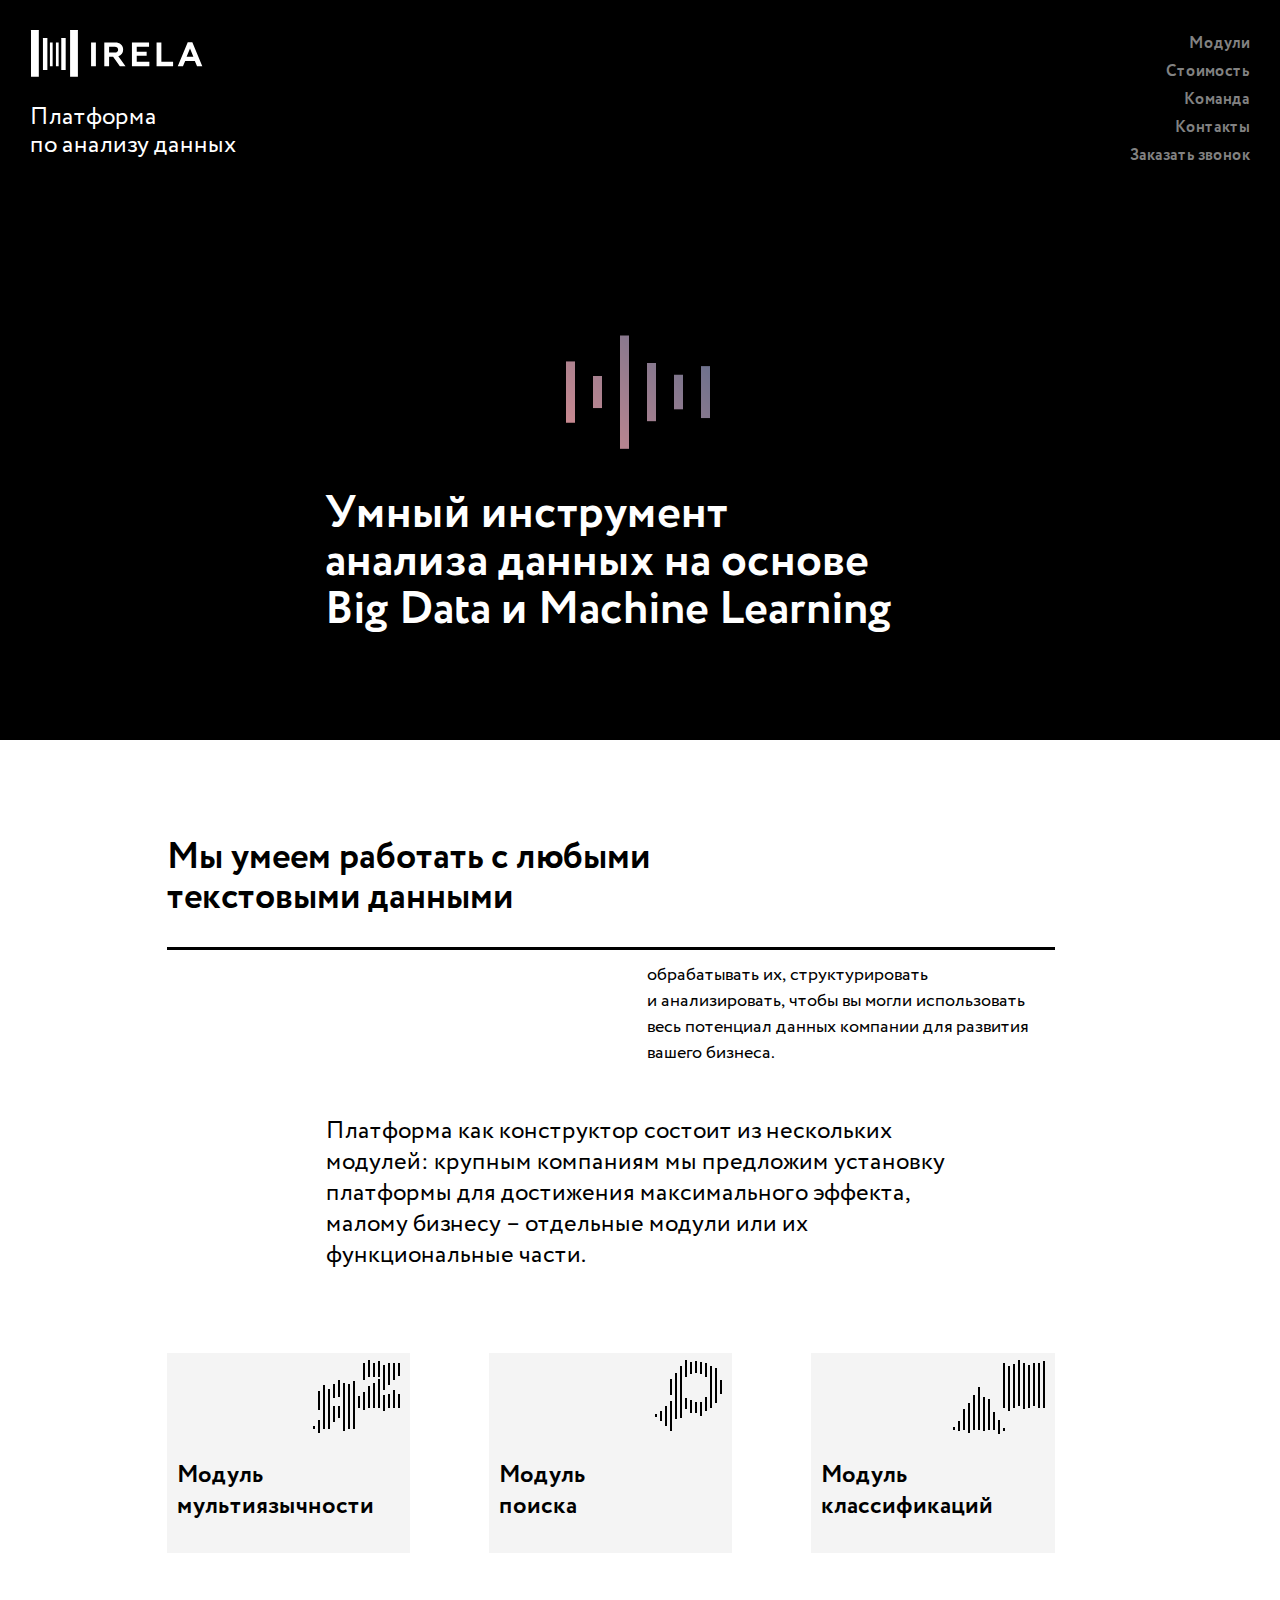
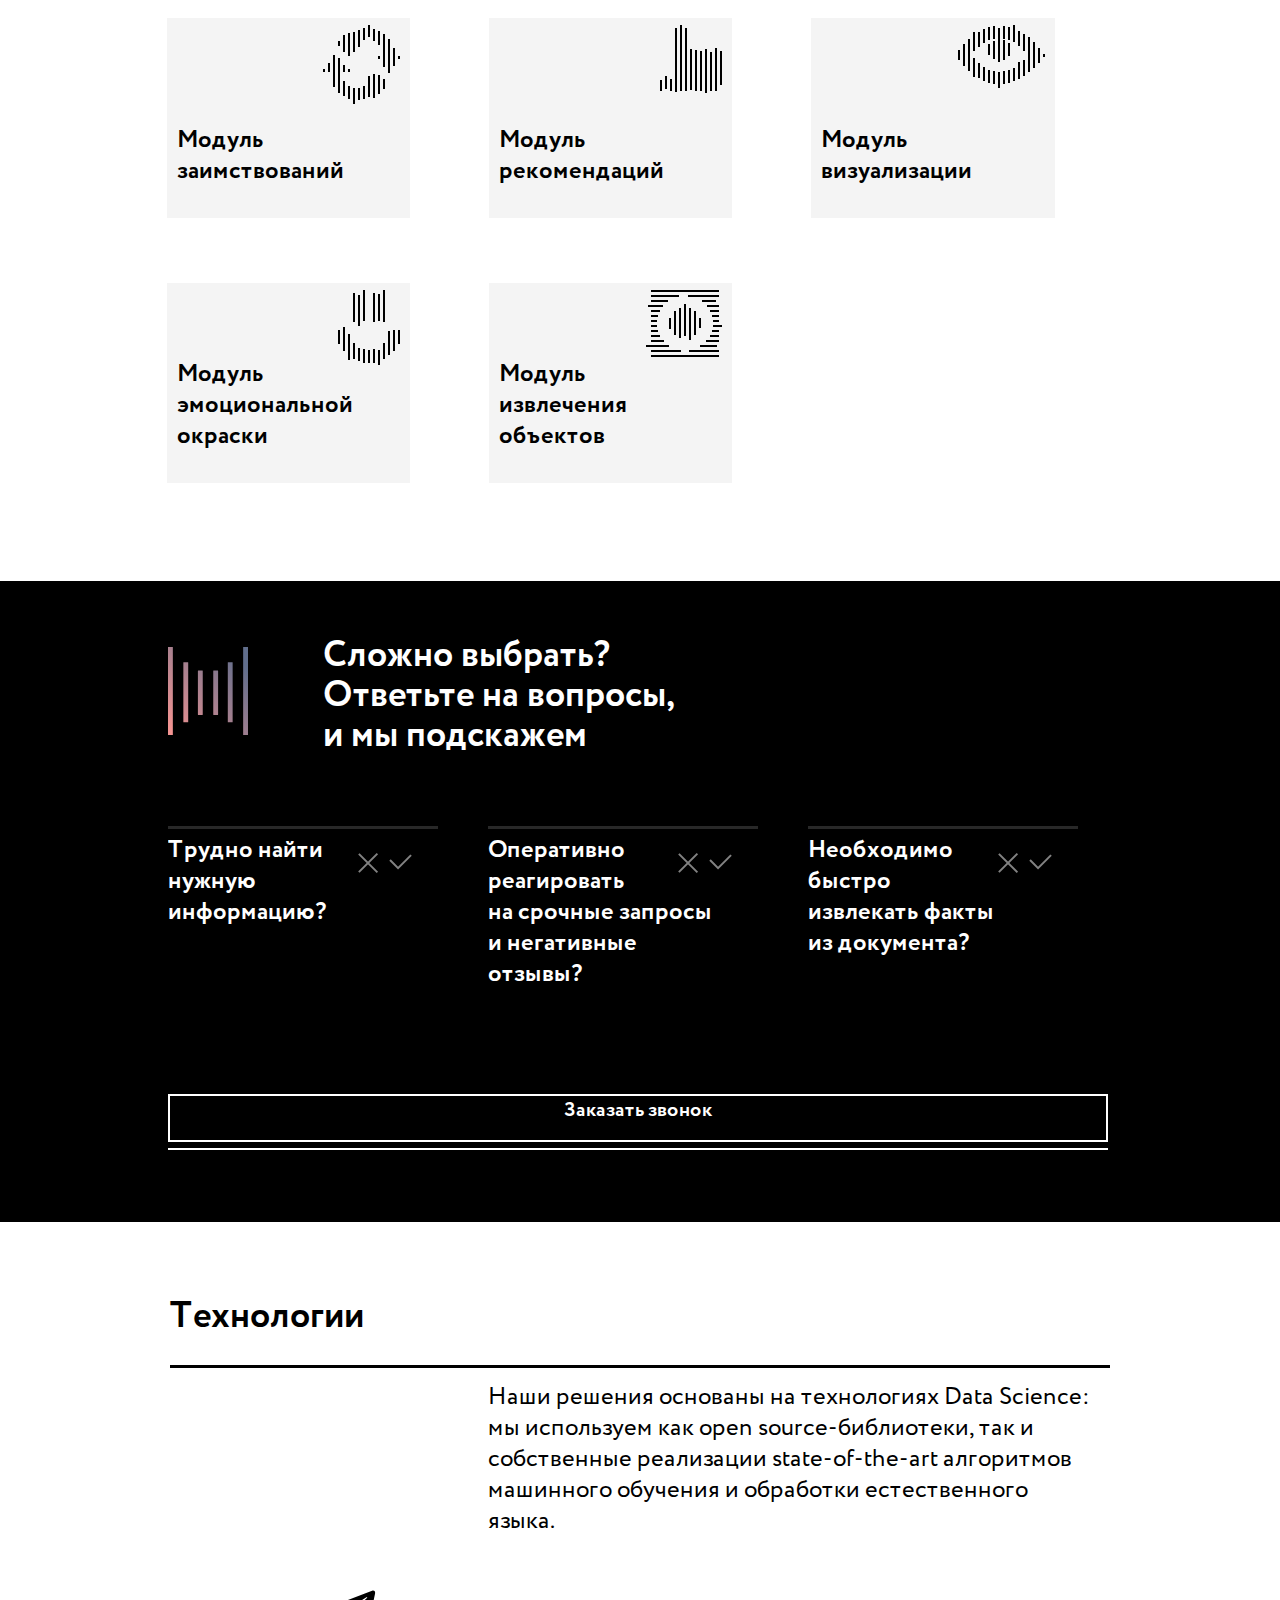
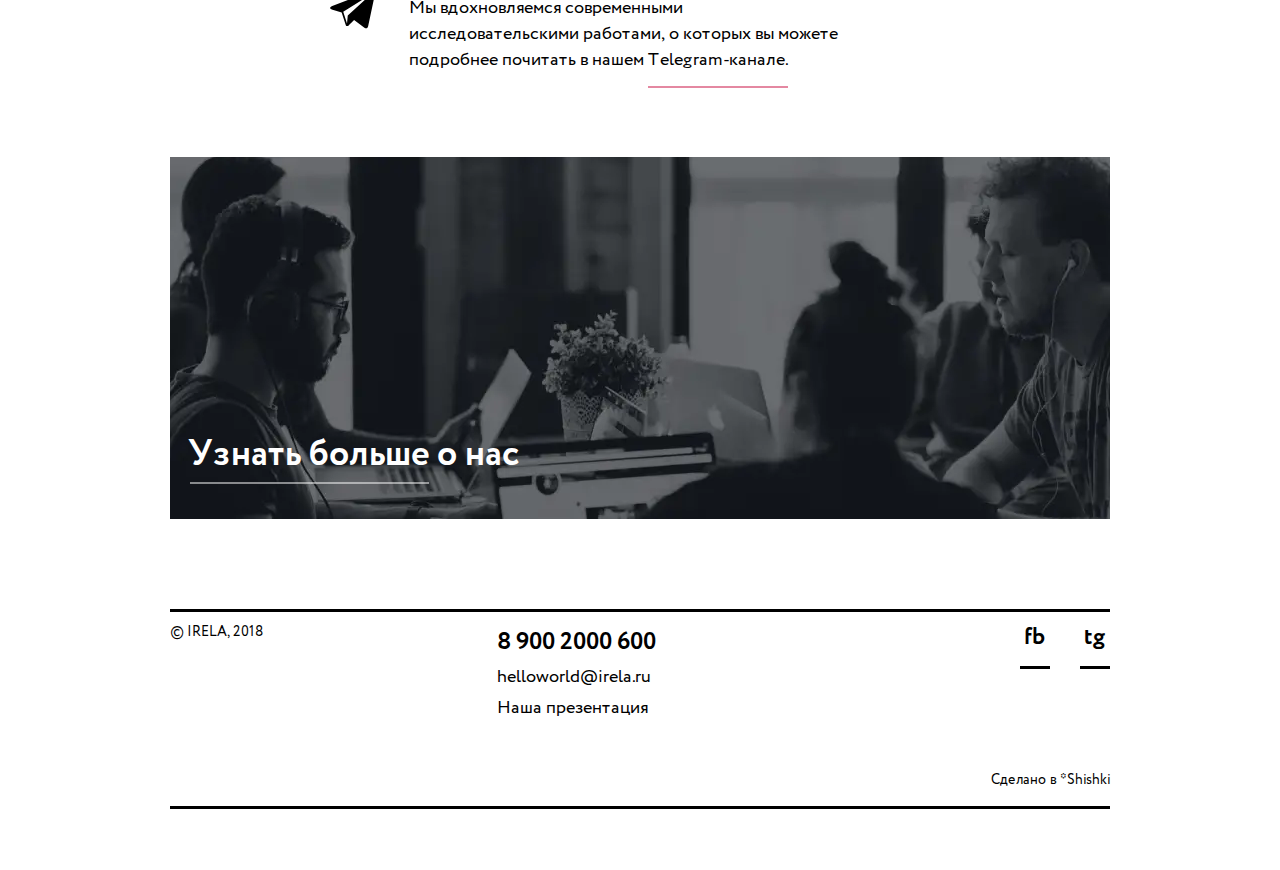
==== commit 530387b2: "poipoi" ====
--- a/index.html
+++ b/index.html
@@ -519,7 +519,7 @@
 							<p>Наши решения основаны на технологиях Data Science: мы используем как open source-библиотеки, так и собственные реализации state-of-the-art алгоритмов машинного обучения и обработки естественного языка. </p> 						</div> 						<div class="technologies__text">-							<p>Мы вдохновляемся современными<br> исследовательскими работами, о которых вы можете подробнее почитать в нашем <a href="#">Telegram-канале.</a></p>+							<p>Мы вдохновляемся современными<br> исследовательскими работами, о которых вы можете подробнее почитать в нашем <a href="error.html">Telegram-канале.</a></p> 						</div> 						<div class="technologies__image"> 							<picture><source srcset="img/works.webp" type="image/webp"><img src="img/works.png" alt=""></picture>@@ -536,13 +536,13 @@
 					<p>© IRELA, 2018</p> 				</div> 				<div class="footer__contacts">-					<a href="#" class="footer__tel">8 900 2000 600</a>-					<a href="#" class="footer__email"> helloworld@irela.ru</a>-					<a href="#" class="footer__link">Наша презентация</a>+					<a href="error.html" class="footer__tel">8 900 2000 600</a>+					<a href="error.html" class="footer__email"> helloworld@irela.ru</a>+					<a href="error.html" class="footer__link">Наша презентация</a> 				</div> 				<div class="footer__social">-					<a href="#">fb</a>-					<a href="#">tg</a>+					<a href="error.html">fb</a>+					<a href="error.html">tg</a> 				</div> 			</div> 			<div class="footer__made-in">--- a/css/style.min.css
+++ b/css/style.min.css
@@ -1 +1 @@
-@charset "UTF-8";*{padding:0;margin:0;border:0}*,:after,:before{-webkit-box-sizing:border-box;box-sizing:border-box}:active,:focus{outline:0}a:active,a:focus{outline:0}aside,footer,header,nav{display:block}body,html{height:100%;width:100%;font-size:100%;line-height:1;font-size:14px;-ms-text-size-adjust:100%;-moz-text-size-adjust:100%;-webkit-text-size-adjust:100%}button,input,textarea{font-family:inherit}input::-ms-clear{display:none}button{cursor:pointer;background:0 0}button::-moz-focus-inner{padding:0;border:0}a,a:visited{text-decoration:none}a:hover{text-decoration:none}ul li{list-style:none}img{vertical-align:top}h1,h2,h3,h4,h5,h6{font-size:inherit;font-weight:700}@font-face{font-family:CRC;font-display:swap;src:url(../fonts/CRC55.woff) format("woff"),url(../fonts/CRC55.woff2) format("woff2");font-weight:400;font-style:normal}@font-face{font-family:CRC;font-display:swap;src:url(../fonts/CRC35.woff) format("woff"),url(../fonts/CRC35.woff2) format("woff2");font-weight:300;font-style:normal}@font-face{font-family:GraphikLCG-Regular;font-display:swap;src:url(../fonts/GraphikLCG-Regular.woff) format("woff"),url(../fonts/GraphikLCG-Regular.woff2) format("woff2");font-weight:400;font-style:normal}@font-face{font-family:CRC;font-display:swap;src:url(../fonts/CRC65.woff) format("woff"),url(../fonts/CRC65.woff2) format("woff2");font-weight:700;font-style:normal}@font-face{font-family:TTNorms;font-display:swap;src:url(../fonts/TTNorms-Bold.woff) format("woff"),url(../fonts/TTNorms-Bold.woff2) format("woff2");font-weight:700;font-style:normal}@font-face{font-family:TTNorms;font-display:swap;src:url(../fonts/TTNorms-Regular.woff) format("woff"),url(../fonts/TTNorms-Regular.woff2) format("woff2");font-weight:400;font-style:normal}@font-face{font-family:"Lucida Grande";font-display:swap;src:url("../fonts/Lucida Grande.woff") format("woff"),url("../fonts/Lucida Grande.woff2") format("woff2");font-weight:400;font-style:normal}body{font-family:CRC}.main__container{max-width:1435px;margin:0 auto;padding:0 30px}.nav__container{display:-webkit-box;display:-ms-flexbox;display:flex;-webkit-box-pack:justify;-ms-flex-pack:justify;justify-content:space-between;max-width:1435px;margin:0 auto;padding:30px 30px 0 30px}.nav__logo{display:inline-block;background:url(../img/logoIrela.svg) no-repeat}.nav__logo .logosvg{fill:#fff;width:177px;height:55px}.nav__text{margin:15px 0 0 0}.nav__text p{color:#fff;font-size:24px;line-height:28px}.menu{text-align:right}.menu li a,.menu li button{font-weight:700;font-size:16px;line-height:28px;color:#828282}.menu li a:hover,.menu li button:hover{color:#fff}.menu .active-link a{color:#fff;pointer-events:none}.active-link{position:relative}.modules-link.active-link::before{content:'';position:absolute;left:-20px;bottom:6px;height:2px;width:66px;background:#fff}.prices-link.active-link::before{content:'';position:absolute;left:-40px;bottom:6px;height:2px;width:66px;background:#fff}.team-link.active-link::before{content:'';position:absolute;left:-25px;bottom:6px;height:2px;width:66px;background:#fff}.contacts-link.active-link::before{content:'';position:absolute;left:-32px;bottom:6px;height:2px;width:66px;background:#fff}.nav__burger{display:none}.nav__burger::before{top:9px}.nav__burger::after{bottom:9px}.nav.nav-fixed{position:fixed;width:100%;opacity:0}.nav.nav-fixed .nav__menu li a:hover,.nav.nav-fixed .nav__menu li button:hover{color:#515151}.nav.nav-fixed .nav__logo{background:0 0}.nav.nav-fixed .nav__logo .logosvg{fill:#000}.nav.nav-fixed .nav__text p{font-size:0}.nav.nav-fixed .active-link a{color:#000;pointer-events:none}.nav.nav-fixed .contacts-link.active-link::before,.nav.nav-fixed .modules-link.active-link::before,.nav.nav-fixed .prices-link.active-link::before,.nav.nav-fixed .team-link.active-link::before{background:#000}.nav.nav-visible{-webkit-transition:opacity .6s ease 0s;-o-transition:opacity .6s ease 0s;transition:opacity .6s ease 0s;opacity:1}.main__header{min-height:740px;background:#000}.main__content{max-width:630px;margin:0 auto;padding:120px 0 0 0}.main__logo{text-align:center;height:200px}.main__logo img{height:100%}.main__title{margin:0 34px 0 0;font-weight:700;font-size:46px;line-height:48px;color:#fff}.weCan{min-height:1398px;padding:98px 0}.weCan__container{max-width:1007px;margin:0 auto;padding:0 30px}.weCan__content{margin:0 59px 0 0}.weCan__title{font-weight:700;font-size:36px;line-height:40px;padding:0 0 29px 0;border-bottom:3px solid #000}.weCan__subtitle{font-size:18px;line-height:26px;padding:0 0 0 480px;margin:12px 0 0 0}.weCan__text{font-size:24px;line-height:31px;padding:0 70px 0 159px;margin:50px 0 0 0}.weCan__items{overflow:hidden;margin:82px 0 0 0;display:grid;grid:repeat(3,1fr)/repeat(3,1fr);grid-row-gap:65px;grid-column-gap:78.5px}.weCan__item{display:block;position:relative;padding:107px 0 0 10px;font-weight:700;font-size:24px;line-height:31px;color:#000;-webkit-transition:background .3s ease 0s;-o-transition:background .3s ease 0s;transition:background .3s ease 0s;background:#f4f4f4}.weCan__item svg{fill:#000;position:absolute;top:7px;right:10px}.weCan__item:hover{background:#000;color:#fff}.weCan__item:hover svg{fill:#fff}.weCan__item:nth-child(7),.weCan__item:nth-child(8){padding:76px 0 31px 10px}.calculate{background:#000}.calculate__container{max-width:1005px;margin:0 auto;padding:0 30px}.calculate__body{margin:0 5px 0 0;padding:55px 0 80px 0;overflow:hidden}.calculate__top{display:-webkit-box;display:-ms-flexbox;display:flex;-webkit-box-pack:justify;-ms-flex-pack:justify;justify-content:space-between;margin:0 0 70px 0}.calculate__logotitle{display:-webkit-box;display:-ms-flexbox;display:flex}.calculate__logo{-ms-flex-item-align:center;align-self:center;margin:0 75px 10px 0}.calculate__title{font-size:36px;line-height:40px;color:#fff;font-weight:700;margin:0}.download{opacity:0;-webkit-transition:all 1s ease 0s;-o-transition:all 1s ease 0s;transition:all 1s ease 0s}.download.download-visible{opacity:1}.download__link{display:inline-block;margin:0 .9px 14px 0}.download__link:last-of-type{margin:0 0 14px 0}.download__button{display:block;width:300px;padding:0 0 13px 0;border:2px solid #fff;font-weight:700;font-size:20px;line-height:31px;text-align:center;color:#fff;margin:0 0 6px 0;-webkit-transition:color .3s ease 0s,background .3s ease 0s,-webkit-transform .1s ease 0s;transition:color .3s ease 0s,background .3s ease 0s,-webkit-transform .1s ease 0s;-o-transition:color .3s ease 0s,background .3s ease 0s,transform .1s ease 0s;transition:color .3s ease 0s,background .3s ease 0s,transform .1s ease 0s;transition:color .3s ease 0s,background .3s ease 0s,transform .1s ease 0s,-webkit-transform .1s ease 0s}.download__button:hover{background:#fff;color:#000}.download__button:active{-webkit-transform:translateY(8px);-ms-transform:translateY(8px);transform:translateY(8px)}.download__descryption{font-size:14px;line-height:26px;color:#fff;border-top:2px solid #fff}.calculate__content{margin:0 0 53px 0}.calculate__questions{display:-webkit-box;display:-ms-flexbox;display:flex;margin:0 0 27px 0}.calculate__question{font-size:24px;line-height:31px;color:#fff;font-weight:700;border-top:3px solid #282828;min-width:270px;padding:6px 0 24px 0;position:relative;margin:0 50px 0 0;min-height:183px;-webkit-transition:opacity 0s ease .1s;-o-transition:opacity 0s ease .1s;transition:opacity 0s ease .1s}.calculate__question.delete,.calculate__question.down{opacity:0}.calculate__question::before{content:'';position:absolute;width:0;height:100%;top:0;right:0;background:#fff;z-index:3;-webkit-transition:width .1s ease 0s;-o-transition:width .1s ease 0s;transition:width .1s ease 0s}.calculate__question.delete::before{width:100%}.calculate__question::after{content:'';position:absolute;width:100%;height:0;top:0;left:0;background:#fff;z-index:3;-webkit-transition:height .1s ease 0s;-o-transition:height .1s ease 0s;transition:height .1s ease 0s}.calculate__question.down::after{height:100%}.no-btn{position:absolute;top:20px;right:57px}.ok-btn{position:absolute;top:22px;right:20px}.calculate__answers-box{display:none}.calculate__answers{display:-webkit-box;display:-ms-flexbox;display:flex;-ms-flex-wrap:wrap;flex-wrap:wrap;margin:0 -50px 0 0}.youranswers-text{font-size:0}.calculate__answer{background:#fff;min-width:270px;min-height:0;padding:7px 14px 30px;display:-webkit-box;display:-ms-flexbox;display:flex;margin:0 50px 30px 0;-webkit-box-orient:vertical;-webkit-box-direction:normal;-ms-flex-direction:column;flex-direction:column;-webkit-box-pack:justify;-ms-flex-pack:justify;justify-content:space-between;-webkit-box-flex:0;-ms-flex:0 0 27%;flex:0 0 27%;opacity:0;-webkit-transition:min-height 0s ease 80ms,opacity .4s ease 0s;-o-transition:min-height 0s ease 80ms,opacity .4s ease 0s;transition:min-height 0s ease 80ms,opacity .4s ease 0s}.calculate__answer.appear{min-height:190px;opacity:1}.answer__question{text-align:right;font-size:14px;line-height:20px;padding:0 0 0 85px}.answer__answer a{font-size:24px;line-height:31px;font-weight:700;color:#000}.calculate__bottom{position:relative}.calculate__bottom::after{content:'';position:absolute;bottom:-8px;left:0;width:100%;height:2px;background:#fff}.btn-ordercall{display:inline-block;width:100%;font-size:20px;line-height:31px;font-weight:700;text-align:center;color:#fff;border:2px solid #fff;padding:0 0 13px 0;-webkit-transition:color .3s ease 0s,background .3s ease 0s,-webkit-transform .1s ease 0s;transition:color .3s ease 0s,background .3s ease 0s,-webkit-transform .1s ease 0s;-o-transition:color .3s ease 0s,background .3s ease 0s,transform .1s ease 0s;transition:color .3s ease 0s,background .3s ease 0s,transform .1s ease 0s;transition:color .3s ease 0s,background .3s ease 0s,transform .1s ease 0s,-webkit-transform .1s ease 0s}.btn-ordercall:hover{background:#fff;color:#000}.btn-ordercall:active{-webkit-transform:translateY(8px);-ms-transform:translateY(8px);transform:translateY(8px)}.technologies{padding:75px 0 0 0}.technologies__container{max-width:1000px;margin:0 auto;padding:0 30px}.technologies__title{font-weight:700;font-size:36px;line-height:40px;margin:0 0 28px}.technologies__subtitle{font-size:24px;line-height:31px;padding:14px 20px 0 318px;border-top:3px solid #000;margin:0 0 50px}.technologies__text{font-size:18px;line-height:26px;padding:8px 200px 0 239px;margin:0 0 84px;background:url(../img/icons/flight.svg) 160px 3px no-repeat}.technologies__text a{color:#000;white-space:nowrap;position:relative}.technologies__text a::before{content:'';position:absolute;top:35px;left:0;width:100%;height:2px;background:#e488a1}.technologies__image{height:362px;position:relative}.technologies__image::before{content:'';position:absolute;width:239px;height:2px;left:20px;top:325px;background:#fff;opacity:.5}.technologies__image img{width:100%;height:100%;-o-object-fit:cover;object-fit:cover}.technologies__image a{font-weight:700;font-size:36px;line-height:40px;color:#fff;position:absolute;top:278px;left:18px}.footer{padding:90px 0 61px}.footer__container{max-width:1000px;margin:0 auto;padding:0 30px}.footer__body{border-top:3px solid #000;border-bottom:3px solid #000;padding:10px 0 16px}.footer__row{display:-webkit-box;display:-ms-flexbox;display:flex;-webkit-box-pack:justify;-ms-flex-pack:justify;justify-content:space-between;margin:0 0 46px}.footer__copyright{font-size:14px;line-height:20px}.footer__contacts{margin:0 130px 0 0}.footer__tel{display:block;color:#000;font-weight:700;font-size:24px;line-height:40px}.footer__email,.footer__link{display:block;font-size:18px;line-height:31px;color:#000}.footer__email:hover,.footer__link:hover,.footer__tel:hover{color:#e488a1}.footer__social{min-width:90px;display:-webkit-box;display:-ms-flexbox;display:flex;-webkit-box-pack:justify;-ms-flex-pack:justify;justify-content:space-between;-webkit-box-align:start;-ms-flex-align:start;align-items:flex-start}.footer__social a{display:inline-block;padding:0 4px 12.5px;border-bottom:3px solid #000;font-weight:700;font-size:24px;line-height:31px;color:#000}.footer__social a:hover{color:#e488a1;border-bottom:3px solid #e488a1}.footer__made-in{text-align:right;font-size:14px;line-height:20px}.popup{position:fixed;width:100%;height:100%;background:rgba(0,0,0,.85);top:0;left:0;z-index:110;overflow-y:auto;overflow-x:hidden;opacity:0;visibility:hidden;-webkit-transition:all .4s ease 0s;-o-transition:all .4s ease 0s;transition:all .4s ease 0s}.popup.popup-open{opacity:1;visibility:visible}.popup__body{min-height:100%;display:-webkit-box;display:-ms-flexbox;display:flex;-webkit-box-pack:center;-ms-flex-pack:center;justify-content:center;-webkit-box-align:center;-ms-flex-align:center;align-items:center}.popup__ordercall{opacity:0;-webkit-transform:perspective(600px) translate(0,-100%) rotateX(45deg);transform:perspective(600px) translate(0,-100%) rotateX(45deg);padding:55px 160px 70px 160px;-webkit-transition:all .4s ease 0s;-o-transition:all .4s ease 0s;transition:all .4s ease 0s}.popup__ordercall.ordercall-appear{opacity:1;-webkit-transform:perspective(600px) translate(0,0) rotateX(0);transform:perspective(600px) translate(0,0) rotateX(0)}.order{position:relative;background:#fff;z-index:120}.order__title{font-weight:700;font-size:36px;line-height:40px;color:#000;margin:0 0 20px}.popup__close{cursor:pointer;position:absolute;width:25px;height:25px;right:160px;top:70px}.popup__close::before{content:'';position:absolute;width:25px;height:3px;right:0;top:12px;background:#000;-webkit-transform:rotate(-45deg);-ms-transform:rotate(-45deg);transform:rotate(-45deg)}.popup__close::after{content:'';position:absolute;width:25px;height:3px;right:0;top:12px;background:#000;-webkit-transform:rotate(45deg);-ms-transform:rotate(45deg);transform:rotate(45deg)}.popup__close:hover::after,.popup__close:hover::before{background:#e488a1}.order__form p{border-bottom:3px solid #000;position:relative;min-width:620px}.order__form p:last-of-type{margin:0 0 50px 0}.order__form input,.order__form textarea{padding:10px 0 10px 0;font-size:24px;line-height:40px;width:100%}.form-name span,.form-tel span{display:none;width:135px;height:26px;padding:2px 0 0 0;background:red;position:absolute;right:0;bottom:0;font-size:14px;line-height:20px;color:#fff;text-align:center}.form-name.error-input,.form-tel.error-input{border-bottom:3px solid red}.form-name.error-input span,.form-tel.error-input span{display:inline-block}.order__form textarea{overflow:hidden;resize:none}.submit-btn{position:relative}.submit-btn::after{content:'';position:absolute;bottom:-8px;left:0;width:100%;height:2px;background:#000}.submit-btn input{cursor:pointer;margin:0;background:#fff;font-size:20px;line-height:31px;font-weight:700;color:#000;display:inline-block;width:100%;text-align:center;border:2px solid #000;padding:0 0 13px 0;-webkit-transition:color .3s ease 0s,background .3s ease 0s,-webkit-transform .1s ease 0s;transition:color .3s ease 0s,background .3s ease 0s,-webkit-transform .1s ease 0s;-o-transition:color .3s ease 0s,background .3s ease 0s,transform .1s ease 0s;transition:color .3s ease 0s,background .3s ease 0s,transform .1s ease 0s;transition:color .3s ease 0s,background .3s ease 0s,transform .1s ease 0s,-webkit-transform .1s ease 0s}.submit-btn input:hover{background:#000;color:#fff}.submit-btn input:active{-webkit-transform:translateY(8px);-ms-transform:translateY(8px);transform:translateY(8px)}.popup2{position:fixed;width:100%;height:100%;background:rgba(0,0,0,.85);top:0;left:0;z-index:110;overflow-y:auto;overflow-x:hidden;opacity:0;visibility:hidden;-webkit-transition:all .4s ease 0s;-o-transition:all .4s ease 0s;transition:all .4s ease 0s}.popup2.popup-open{opacity:1;visibility:visible}.popup__body2{min-height:100%;display:-webkit-box;display:-ms-flexbox;display:flex;-webkit-box-pack:center;-ms-flex-pack:center;justify-content:center;-webkit-box-align:center;-ms-flex-align:center;align-items:center}.popup__submited{opacity:0;-webkit-transform:perspective(600px) translate(0,-100%) rotateX(45deg);transform:perspective(600px) translate(0,-100%) rotateX(45deg);padding:63px 160px 77px 160px;-webkit-transition:all .4s ease 0s;-o-transition:all .4s ease 0s;transition:all .4s ease 0s}.popup__submited.submited-appear{opacity:1;-webkit-transform:perspective(600px) translate(0,0) rotateX(0);transform:perspective(600px) translate(0,0) rotateX(0)}.submited{position:relative;max-width:940px;background:#fff;z-index:120}.submited__title{font-weight:700;font-size:36px;line-height:40px;padding:0 175px 0 0;margin:0 0 155px 0}.btn-close{position:relative}.btn-close::after{content:'';position:absolute;bottom:-8px;left:0;width:100%;height:2px;background:#000}.btn-close button{background:#fff;font-size:20px;line-height:31px;font-weight:700;color:#000;display:inline-block;width:100%;text-align:center;border:2px solid #000;padding:0 0 13px 0;-webkit-transition:color .3s ease 0s,background .3s ease 0s,-webkit-transform .1s ease 0s;transition:color .3s ease 0s,background .3s ease 0s,-webkit-transform .1s ease 0s;-o-transition:color .3s ease 0s,background .3s ease 0s,transform .1s ease 0s;transition:color .3s ease 0s,background .3s ease 0s,transform .1s ease 0s;transition:color .3s ease 0s,background .3s ease 0s,transform .1s ease 0s,-webkit-transform .1s ease 0s}.btn-close button:hover{background:#000;color:#fff}.btn-close button:active{-webkit-transform:translateY(8px);-ms-transform:translateY(8px);transform:translateY(8px)}.modules__header{background:#000;min-height:666px}.modules__container{max-width:1435px;margin:0 auto;padding:0 30px}.modules__content{max-width:560px;margin:0 auto;padding:0 0 81px 0}.modules__logo{height:200px;text-align:center;margin:0 0 -10px 0}.modules__logo img{height:100%}.modules__title{font-weight:700;font-size:60px;line-height:48px;color:#fff;margin:0 0 22px 0}.modules__text{font-size:24px;line-height:31px;color:#fff}.descryptions{padding:70px 0 100px 0}.descryptions__container{max-width:1006px;margin:0 auto;padding:0 30px}.descryptions__items{display:grid;grid:250px repeat(4,300px)/repeat(2,1fr);grid-row-gap:70px;grid-column-gap:80px}.descryptions__item{background:#f4f4f4;position:relative;display:-webkit-box;display:-ms-flexbox;display:flex;-webkit-box-orient:vertical;-webkit-box-direction:normal;-ms-flex-direction:column;flex-direction:column;padding:5px 0 25px 12px}.descryptions__item a{color:#000}.descryptions__item img{position:absolute;top:10px;right:5px}.descryptions__item h3{font-weight:700;font-size:24px;line-height:31px;-webkit-box-flex:1;-ms-flex:1 0 auto;flex:1 0 auto}.descryptions__item p{font-size:18px;line-height:26px}.descryptions__item:first-of-type{padding:5px 0 25px 12px;grid-row-start:1;grid-row-end:2;grid-column-start:1;grid-column-end:3}.descryptions__item:first-of-type img{top:10px}.prices__header{min-height:755px;background:#000}.prices__container{max-width:1435px;margin:0 auto;padding:0 30px}.prices__content{max-width:680px;margin:0 auto;padding:45px 0 40px 0}.prices__title{font-weight:700;font-size:60px;line-height:48px;color:#fff;margin:0 0 30px 0}.prices__subtitle{font-size:24px;line-height:31px;color:#fff;margin:0 0 20px 0}.prices__text{font-size:18px;line-height:26px;color:#fff;margin:0 0 55px 0}.prices__btn-write{position:relative;width:225px}.prices__btn-write::after{content:'';position:absolute;bottom:-8px;left:0;width:100%;height:2px;background:#fff}.btn-write{display:inline-block;width:100%;font-size:20px;line-height:31px;text-align:center;color:#fff;border:2px solid #fff;padding:0 0 13px 0;-webkit-transition:color .3s ease 0s,background .3s ease 0s,-webkit-transform .1s ease 0s;transition:color .3s ease 0s,background .3s ease 0s,-webkit-transform .1s ease 0s;-o-transition:color .3s ease 0s,background .3s ease 0s,transform .1s ease 0s;transition:color .3s ease 0s,background .3s ease 0s,transform .1s ease 0s;transition:color .3s ease 0s,background .3s ease 0s,transform .1s ease 0s,-webkit-transform .1s ease 0s}.btn-write:hover{background:#fff;color:#000}.btn-write:active{-webkit-transform:translateY(8px);-ms-transform:translateY(8px);transform:translateY(8px)}.pricelist{padding:95px 0 10px 0}.pricelist__container{max-width:1002px;padding:0 30px;margin:0 auto}.pricelist__item{display:-webkit-box;display:-ms-flexbox;display:flex;-webkit-box-pack:justify;-ms-flex-pack:justify;justify-content:space-between;padding:0 0 60px 160px;font-weight:700;font-size:36px;line-height:40px;margin:0 0 25px 0}.pricelist__item:first-child{background:url(../img/icons/01mod.svg) 12px 0 no-repeat}.pricelist__item:nth-child(2){background:url(../img/icons/02mod.svg) 0 0 no-repeat}.pricelist__item:nth-child(3){background:url(../img/icons/03mod.svg) 12px 0 no-repeat}.pricelist__item:nth-child(4){background:url(../img/icons/05mod.svg) 0 0 no-repeat}.pricelist__item:nth-child(5){background:url(../img/icons/04mod.svg) 5px 0 no-repeat}.pricelist__item:nth-child(6){background:url(../img/icons/06mod.svg) 12px 0 no-repeat}.pricelist__item:nth-child(7){background:url(../img/icons/07mod.svg) 5px 0 no-repeat}.pricelist__item:nth-child(8){background:url(../img/icons/08mod.svg) 17px 0 no-repeat}.pricelist__item:last-child{background:url(../img/icons/09mod.svg) 12px 0 no-repeat;margin:0}.pricelist__item a{color:#000;font-weight:700;font-size:24px;line-height:31px}.pricelist__item span{color:#828282}.popup3{position:fixed;width:100%;height:100%;background:rgba(0,0,0,.85);top:0;left:0;z-index:110;overflow-y:auto;overflow-x:hidden;opacity:0;visibility:hidden;-webkit-transition:all .4s ease 0s;-o-transition:all .4s ease 0s;transition:all .4s ease 0s}.popup3.popup-open{opacity:1;visibility:visible}.popup__body3{min-height:100%;display:-webkit-box;display:-ms-flexbox;display:flex;-webkit-box-pack:center;-ms-flex-pack:center;justify-content:center;-webkit-box-align:center;-ms-flex-align:center;align-items:center}.popup__write{opacity:0;-webkit-transform:perspective(600px) translate(0,-100%) rotateX(45deg);transform:perspective(600px) translate(0,-100%) rotateX(45deg);padding:55px 160px 70px 160px;-webkit-transition:all .4s ease 0s;-o-transition:all .4s ease 0s;transition:all .4s ease 0s}.popup__write.ordercall-appear{opacity:1;-webkit-transform:perspective(600px) translate(0,0) rotateX(0);transform:perspective(600px) translate(0,0) rotateX(0)}.write{position:relative;background:#fff;z-index:120}.write__title{font-weight:700;font-size:36px;line-height:40px;color:#000;margin:0 0 20px}.popup__close{cursor:pointer;position:absolute;width:25px;height:25px;right:160px;top:70px}.popup__close::before{content:'';position:absolute;width:25px;height:3px;right:0;top:12px;background:#000;-webkit-transform:rotate(-45deg);-ms-transform:rotate(-45deg);transform:rotate(-45deg)}.popup__close::after{content:'';position:absolute;width:25px;height:3px;right:0;top:12px;background:#000;-webkit-transform:rotate(45deg);-ms-transform:rotate(45deg);transform:rotate(45deg)}.popup__close:hover::after,.popup__close:hover::before{background:#e488a1}.write__form p{border-bottom:3px solid #000;position:relative;min-width:620px}.write__form p:last-of-type{margin:0 0 50px 0}.write__form input,.write__form textarea{padding:10px 0 10px 0;font-size:24px;line-height:40px;width:100%}.form-email span,.form-name2 span{display:none;width:135px;height:26px;padding:2px 0 0 0;background:red;position:absolute;right:0;bottom:0;font-size:14px;line-height:20px;color:#fff;text-align:center}.form-email.error-input,.form-name2.error-input{border-bottom:3px solid red}.form-email.error-input span,.form-name2.error-input span{display:inline-block}.write__form textarea{overflow:hidden;resize:none}.submit-btn2{position:relative}.submit-btn2::after{content:'';position:absolute;bottom:-8px;left:0;width:100%;height:2px;background:#000}.submit-btn2 input{cursor:pointer;margin:0;background:#fff;font-size:20px;line-height:31px;font-weight:700;color:#000;display:inline-block;width:100%;text-align:center;border:2px solid #000;padding:0 0 13px 0;-webkit-transition:color .3s ease 0s,background .3s ease 0s,-webkit-transform .1s ease 0s;transition:color .3s ease 0s,background .3s ease 0s,-webkit-transform .1s ease 0s;-o-transition:color .3s ease 0s,background .3s ease 0s,transform .1s ease 0s;transition:color .3s ease 0s,background .3s ease 0s,transform .1s ease 0s;transition:color .3s ease 0s,background .3s ease 0s,transform .1s ease 0s,-webkit-transform .1s ease 0s}.submit-btn2 input:hover{background:#000;color:#fff}.submit-btn2 input:active{-webkit-transform:translateY(8px);-ms-transform:translateY(8px);transform:translateY(8px)}.team__header{min-height:670px;background:#000}.team__container{max-width:1435px;margin:0 auto;padding:0 30px}.team__content{max-width:595px;margin:0 auto;padding:0 0 105px 0}.team__logo{text-align:center;margin:0;height:200px}.team__logo img{margin:-55px 0 0 0;height:100%}.team__title{font-weight:700;font-size:60px;line-height:48px;color:#fff;margin:0 0 35px 0}.team__text{font-size:24px;line-height:31px;color:#fff}.team-people__container{max-width:1000px;margin:0 auto;padding:0 30px}.team-people__content{padding:95px 0 0 0}.developing__team,.managing__team,.rd__team{font-weight:700;font-size:36px;line-height:40px;margin:0 0 65px 0}.managing__items{display:grid;grid:560px 560px/280px 280px 280px;grid-row-gap:50px;grid-column-gap:40px;margin:0 0 70px 0}.managing__image{position:relative;height:219px;margin:0 0 20px 0}.managing__image img{height:100%}.managing__image a{font-weight:700;font-size:16px;line-height:20px;color:#fff;display:inline-block;position:absolute;width:30px;height:30px;right:61px;border-bottom:3px solid #fff;padding:0 0 0 2px}.managing__image a:first-of-type{top:10px}.managing__image a:last-of-type{top:45px}.managing__title{font-weight:700;font-size:24px;line-height:31px;margin:0 0 5px 0}.managing__subtitle{font-weight:700;font-size:18px;line-height:26px;color:#828282;margin:0 0 20px 0}.managing__text{font-size:18px;line-height:26px;margin:0 0 10px 0}.managing__hash{font-size:18px;line-height:26px;color:#929292}.rd__items{margin:0 0 70px 0}.developing__items,.rd__items{display:grid;grid:560px/280px 280px 280px;grid-row-gap:50px;grid-column-gap:40px}.team-people__developing{margin:0 0 75px 0}.team__btn-box{position:relative;width:100%}.team__btn-box::after{content:'';position:absolute;bottom:-8px;left:0;width:100%;height:2px;background:#000}.team__btn{display:inline-block;width:100%;font-size:30px;line-height:31px;text-align:center;border:2px solid #000;color:#fff;background:#000;padding:15px 0 30px 0;-webkit-transition:color .3s ease 0s,background .3s ease 0s,-webkit-transform .1s ease 0s;transition:color .3s ease 0s,background .3s ease 0s,-webkit-transform .1s ease 0s;-o-transition:color .3s ease 0s,background .3s ease 0s,transform .1s ease 0s;transition:color .3s ease 0s,background .3s ease 0s,transform .1s ease 0s;transition:color .3s ease 0s,background .3s ease 0s,transform .1s ease 0s,-webkit-transform .1s ease 0s}.team__btn:hover{background:#fff;color:#000}.team__btn:active{-webkit-transform:translateY(8px);-ms-transform:translateY(8px);transform:translateY(8px)}.contacts__header{min-height:888px;height:888px;background:#000;margin:0 0 250px 0}.contacts__container{max-width:1003px;margin:0 auto;padding:0 30px}.contacts__body{max-width:735px;margin:0 auto;padding:35px 30px 90px 30px}.contacts__title{font-weight:700;font-size:60px;line-height:48px;color:#fff;margin:0 0 30px 0}.contacts__text{font-size:24px;line-height:31px;color:#fff;margin:0 0 30px 0;max-width:420px}.contacts__links{display:-webkit-box;display:-ms-flexbox;display:flex;-webkit-box-pack:justify;-ms-flex-pack:justify;justify-content:space-between}.contacts__link a{font-weight:700;font-size:24px;line-height:31px;color:#fff;margin:0 0 10px 0}.contacts__link p{font-size:14px;line-height:20px;color:#fff}.link530{display:none}.return-box,.write_letter-box{display:none;position:relative;margin:0 0 75px 0}.return-box::after,.write_letter-box::after{content:'';position:absolute;bottom:-8px;left:0;width:100%;height:2px;background:#fff}.return_btn,.write-letter_btn{display:inline-block;width:100%;font-weight:700;font-size:20px;line-height:31px;color:#fff;text-align:center;border:2px solid #fff;padding:0 0 13px 0;-webkit-transition:color .3s ease 0s,background .3s ease 0s,-webkit-transform .1s ease 0s;transition:color .3s ease 0s,background .3s ease 0s,-webkit-transform .1s ease 0s;-o-transition:color .3s ease 0s,background .3s ease 0s,transform .1s ease 0s;transition:color .3s ease 0s,background .3s ease 0s,transform .1s ease 0s;transition:color .3s ease 0s,background .3s ease 0s,transform .1s ease 0s,-webkit-transform .1s ease 0s}.return_btn:hover,.write-letter_btn:hover{background:#fff;color:#000}.return_btn:active,.write-letter_btn:active{-webkit-transform:translateY(8px);-ms-transform:translateY(8px);transform:translateY(8px)}.return-box.active-box,.write_letter-box.active-box{display:block}.contacts__windows{height:517px;position:relative}.contacts__map{display:none;width:100%;height:100%}.map__adress{position:absolute;width:245px;height:90px;left:15px;top:10px;font-weight:700;font-size:24px;line-height:31px;color:#fff;z-index:2}.contacts__write{position:relative;z-index:3;display:none;width:100%;height:100%;padding:55px 0 70px 0;background:-o-radial-gradient(50.84% 100%,117.77% 113.94%,#f39492 0,#616e8c 100%);background:radial-gradient(117.77% 113.94% at 50.84% 100%,#f39492 0,#616e8c 100%)}.write__body{max-width:670px;margin:0 auto;padding:0 25px}.contacts__write input,.contacts__write textarea{background:0 0}.write__title-white{color:#fff}.black-input::-webkit-input-placeholder{color:#000}.black-input::-moz-placeholder{color:#000}.black-input:-ms-input-placeholder{color:#000}.black-input::-ms-input-placeholder{color:#000}.black-input::placeholder{color:#000}.black-input:focus{background:0 0}.submit-btn3{position:relative}.submit-btn3::after{content:'';position:absolute;bottom:-8px;left:0;width:100%;height:2px;background:#fff}.submit-btn3 input{cursor:pointer;margin:0;background:#fff;font-size:20px;line-height:31px;font-weight:700;color:#000;display:inline-block;width:100%;text-align:center;border:2px solid #fff;padding:0 0 13px 0;-webkit-transition:color .3s ease 0s,background .3s ease 0s,-webkit-transform .1s ease 0s;transition:color .3s ease 0s,background .3s ease 0s,-webkit-transform .1s ease 0s;-o-transition:color .3s ease 0s,background .3s ease 0s,transform .1s ease 0s;transition:color .3s ease 0s,background .3s ease 0s,transform .1s ease 0s;transition:color .3s ease 0s,background .3s ease 0s,transform .1s ease 0s,-webkit-transform .1s ease 0s}.submit-btn3 input:hover{color:#fff;background:0 0}.submit-btn3 input:active{-webkit-transform:translateY(8px);-ms-transform:translateY(8px);transform:translateY(8px)}.contacts__submited{display:none;width:100%;height:100%;color:#fff;background:-o-radial-gradient(50.84% 100%,117.77% 113.94%,#f39492 0,#616e8c 100%);background:radial-gradient(117.77% 113.94% at 50.84% 100%,#f39492 0,#616e8c 100%)}.submited__body{max-width:670px;margin:0 auto;padding:100px 25px 0 25px}.contacts__map.active-window,.contacts__submited.active-window,.contacts__write.active-window{display:block}.contacts__adress{display:none}input.black-input:-webkit-autofill{-webkit-box-shadow:0 0 0 1000px transparent inset;box-shadow:0 0 0 1000px transparent inset;-webkit-transition:background-color 50000000000s ease-in-out 0s;transition:background-color 50000000000s ease-in-out 0s}input:-webkit-autofill{-webkit-box-shadow:inset 0 0 0 50px #fff;box-shadow:inset 0 0 0 50px #fff}.border-right{border-right:9px solid #000;height:100%}.border{margin:0 auto;position:relative;top:50%;-webkit-transform:translateY(-50%);-ms-transform:translateY(-50%);transform:translateY(-50%);border:9px solid #000;height:98%}.border-right1{height:100vh}.border-right2{max-width:98.9vw}.border-right3{max-width:97.8vw}.border-right4{max-width:96.7vw}.border-right5{max-width:95.6vw}.border-right6{max-width:94.5vw}.border-right7{max-width:93.4vw}.border-right8{max-width:92.3vw}.border-right9{max-width:91.2vw}.border-right10{max-width:90.1vw}.border-right11{max-width:89vw}.border-right12{max-width:87.9vw}.border-right13{max-width:86.8vw}.border-right14{max-width:85.7vw}.border-right15{max-width:84.6vw}.border-right16{max-width:83.5vw}.border-right17{max-width:82.4vw}.border-right18{max-width:81.3vw}.border-right19{max-width:80.2vw}.border-right20{max-width:79.1vw}.border-right21{max-width:78vw}.border1{height:100%;max-width:76.9vw;margin:0}.border2{max-width:74.7vw}.border3{max-width:72.5vw}.border4{max-width:70.3vw}.border5{max-width:68.1vw}.border6{max-width:65.9vw}.border7{max-width:63.7vw}.border8{max-width:61.5vw}.border9{max-width:59.3vw}.border10{max-width:57.1vw}.border11{max-width:54.9vw;padding:0 30px}.error__container{position:relative;max-width:700px;margin:0 auto;padding:85px 30px 0 30px}.error__title{font-size:60px;line-height:61px;margin:0 0 40px 0}.error__image{display:inline-block;position:absolute;width:66px;right:5px;top:85px}.error__logosvg{fill:#000;width:100%;height:100%}.error__text{font-size:24px;line-height:31px;max-width:500px}.error__text a{color:#000;display:inline-block;padding:0 0 3px 0;border-bottom:2px solid #e488a1}@media (max-width:1280px){.nav.nav-fixed{z-index:100;background:#000}.nav.nav-fixed .nav__container{height:74px;padding:0 45px}.nav.nav-fixed .nav__logotext{display:-webkit-box;display:-ms-flexbox;display:flex;-webkit-box-align:center;-ms-flex-align:center;align-items:center}.nav.nav-fixed .nav__logo{background:url(../img/logoIrela.svg) no-repeat;margin:10px 0 0 0}.nav.nav-fixed .nav__logo .logosvg{fill:#fff}.nav.nav-fixed .nav__menu{display:-webkit-box;display:-ms-flexbox;display:flex;-webkit-box-align:center;-ms-flex-align:center;align-items:center}.nav.nav-fixed .nav__menu ul{display:-webkit-box;display:-ms-flexbox;display:flex}.nav.nav-fixed .nav__menu li{margin:0 0 0 20px}.nav.nav-fixed .nav__menu li a:hover,.nav.nav-fixed .nav__menu li button:hover{color:#fff}.nav.nav-fixed .nav__menu .active-link a{color:#fff}.nav.nav-fixed .nav__menu .active-link::before{left:0;bottom:-10px;height:2px;width:100%;background:#fff}.nav.nav-fixed .nav__menu.padding-menu{padding:0 0 15px 0}.nav.nav-fixed .nav__text{margin:0 0 0 37px}.nav.nav-fixed .nav__text p{font-size:14px;line-height:16px}.border-right{border-right:6px solid #000}.border{border:6px solid #000}}@media (max-width:1024px){.main__title{font-size:36px;line-height:38px;margin:0}.main__content{max-width:470px}.nav.nav-fixed .nav__text{margin:0 0 0 15px}.main__header{min-height:650px}.weCan__content{margin:0}.weCan{min-height:1200px;padding:70px 0}.weCan__title{font-size:32px;line-height:36px}.weCan__subtitle{font-size:16px;line-height:20px;padding:0 70px 0 480px}.weCan__text{font-size:18px;line-height:26px;padding:0 150px 0 159px;margin:30px 0 0 0}.weCan__items{margin:65px 0 0 0}.weCan__item{padding:95px 0 0 10px;font-size:24px;line-height:31px}.weCan__item:nth-child(7),.weCan__item:nth-child(8){padding:95px 0 10px 10px}.calculate__body{padding:40px 0 60px 0;margin:0}.calculate__top{margin:0 0 50px 0}.calculate__title{font-size:32px;line-height:36px;-ms-flex-item-align:center;align-self:center}.calculate__logo{-ms-flex-item-align:center;align-self:center;margin:0 55px 5px 0}.calculate__question{font-size:18px;line-height:28px;min-height:170px}.no-btn{position:absolute;top:20px;right:42px}.ok-btn{position:absolute;top:22px;right:5px}.technologies{padding:60px 0 0 0}.technologies__title{font-size:32px;line-height:36px;margin:0 0 15px}.technologies__subtitle{font-size:18px;line-height:26px;margin:0 0 30px;padding:14px 80px 0 318px}.technologies__text{font-size:15px;line-height:22px;padding:8px 220px 0 239px}.technologies__image a{font-size:32px;line-height:36px;top:201px}.technologies__image{height:280px}.technologies__image::before{top:243px}.footer__row{margin:0 0 25px}.footer__tel{font-size:24px;line-height:40px}.footer__email,.footer__link{font-size:18px;line-height:31px}.popup__ordercall{padding:30px 100px 50px 100px}.order__title{font-size:32px;line-height:36px}.order__form p{min-width:480px}.popup__close{right:100px;top:35px}.order__form input,.order__form textarea{padding:10px 0 10px 0;font-size:20px;line-height:26px;width:100%}.submit-btn input{font-size:20px;line-height:31px;padding:0 0 13px 0}.popup__submited{max-width:680px;padding:30px 100px 50px 100px}.submited__title{font-size:32px;line-height:36px;padding:0 100px 0 0;margin:0 0 145px 0}.modules__title{font-size:36px;line-height:38px}.modules__text{font-size:20px;line-height:26px}.modules__content{max-width:470px}.popup__write{padding:30px 100px 50px 100px}.write__title{font-size:32px;line-height:36px}.write__form p{min-width:480px}.popup__close{right:100px;top:35px}.write__form input,.write__form textarea{padding:10px 0 10px 0;width:100%;font-size:20px;line-height:26px}.submit-btn2 input{padding:0 0 13px 0}.team-people__container{max-width:800px}.managing__items{grid:560px 560px 560px/280px 280px;grid-row-gap:50px;grid-column-gap:40px;margin:0 auto 70px auto;max-width:600px}.developing__items,.rd__items{grid:560px/280px 280px;grid-row-gap:50px;grid-column-gap:40px;margin:0 auto;max-width:600px}.rd__items{margin:0 auto 70px auto}.contacts__write{padding:75px 0 70px 0}.submit-btn3 input{padding:0 0 13px 0}.write__body{max-width:570px}.submited__body{max-width:570px;padding:100px 25px 0 25px}.border-right{border-right:3px solid #000}.border{border:3px solid #000}.error__image{display:inline-block;position:absolute;width:66px;right:5px;top:55px}}@media (max-width:980px){.calculate__content{margin:0 0 30px 0}.calculate__top{margin:0 0 45px 0}.calculate__question{min-width:30.9%;margin:0 25px 0 0;min-height:170px}.calculate__answer{background:#fff;min-width:200px;min-height:0;padding:7px 14px 30px;margin:0 25px 30px 0;-webkit-box-flex:0;-ms-flex:0 0 29.5%;flex:0 0 29.5%}.answer__question{text-align:right;font-size:12px;line-height:18px;padding:0 0 0 50px}.answer__answer a{font-size:20px;line-height:22px;font-weight:700;color:#000}}@media (max-width:920px){.nav.nav-fixed .nav__container{padding:0 15px;height:60px}.nav.nav-fixed .menu li{margin:0 0 0 10px}.nav.nav-fixed .menu li a,.nav.nav-fixed .menu li button{font-size:14px}}@media (max-width:900px){.weCan__subtitle{padding:0 70px 0 360px}.weCan__text{padding:0 100px 0 120px}.weCan__item{font-size:20px;line-height:26px}.calculate__title{font-size:28px;line-height:34px}.calculate__logo{margin:0 35px 5px 0}.calculate__answer{background:#fff;min-width:200px;min-height:0;padding:15px 14px 30px;margin:0 25px 30px 0;-webkit-box-flex:0;-ms-flex:0 0 28.987%;flex:0 0 28.987%}.calculate__answer.appear{min-height:170px}.pricelist__item{padding:0 0 60px 115px}.error__title{font-size:46px;line-height:61px}.error__text{font-size:20px;line-height:34px}}@media (max-width:850px){.descryptions__item{min-height:250px}.descryptions__item:first-of-type{padding:5px 0 25px 12px}.descryptions__item:first-of-type img{top:10px}}@media (max-width:830px){.technologies__subtitle{padding:14px 0 0 255px}.technologies__text{padding:8px 200px 0 200px;background-position:121px 3px}}@media (max-width:800px){.pricelist__item{padding:0 0 60px 100px}}@media (max-width:768px){.nav__burger{display:block;position:fixed;top:25px;right:25px;width:50px;height:45px;z-index:51;margin:-5px 0 0 0;background:#000}.nav__burger span{position:absolute;top:21.5px;left:10px;height:2px;width:30px;background-color:#fff;-webkit-transition:all .5s ease 0s;-o-transition:all .5s ease 0s;transition:all .5s ease 0s}.nav__burger::after,.nav__burger::before{content:'';background-color:#fff;position:absolute;width:30px;height:2px;left:9.5px;-webkit-transition:all .5s ease 0s;-o-transition:all .5s ease 0s;transition:all .5s ease 0s}.main__header{min-height:536px}.main__container{padding:0 25px}.nav__container{padding:25px 25px 0 25px}.nav__text{margin:10px 0 0 0}.nav__text p{font-size:16px;line-height:21px}.nav__logo{background:url(../img/logosmall.svg) no-repeat}.nav__logo .logosvg{opacity:0;height:41px}.menu{position:fixed;width:100vw;height:100vh;z-index:50;padding:0 25px 0 25px;background:url(../img/logosmall.svg) no-repeat,#000;background-position:25px 25px;text-align:left;margin:-25px 0 0 -25px;-webkit-transform:translate(120%,-120%);-ms-transform:translate(120%,-120%);transform:translate(120%,-120%);-webkit-transition:all .3s ease 0s;-o-transition:all .3s ease 0s;transition:all .3s ease 0s}.menu .main-link{position:absolute;display:inline-block;width:150px;height:41px;left:25px;top:25px}.menu ul{position:absolute;left:25px;bottom:75px}.menu li:last-child{margin:15px 0 0 0}.menu li a,.menu li button{font-size:30px;line-height:43px;color:#fff}.modules-link.active-link::before{left:133px;bottom:5px;height:3px;width:136px}.prices-link.active-link::before{left:170px;bottom:5px;height:3px;width:136px}.team-link.active-link::before{left:142px;bottom:5px;height:3px;width:136px}.contacts-link.active-link::before{left:155px;bottom:5px;height:3px;width:136px}.menu.menu-open{-webkit-transform:translate(0);-ms-transform:translate(0);transform:translate(0)}.nav__burger.burger-open::before{-webkit-transform:rotate(45deg);-ms-transform:rotate(45deg);transform:rotate(45deg);top:21.5px}.nav__burger.burger-open::after{-webkit-transform:rotate(-45deg);-ms-transform:rotate(-45deg);transform:rotate(-45deg);bottom:21.5px}.nav__burger.burger-open span{opacity:0}.main__content{max-width:370px;padding:120px 0 30px 0}.main__logo{height:153px}.main__title{margin:10px 0 0 0;font-weight:700;font-size:30px;line-height:34px;color:#fff}.weCan{min-height:1200px;padding:50px 0}.weCan__container{padding:0 25px}.weCan__title{font-size:24px;line-height:28px}.weCan__subtitle{padding:0 100px 0 0;font-size:16px;line-height:22px}.weCan__text{padding:0;font-size:18px;line-height:26px}.weCan__items{max-width:500px;margin:82px auto 0 auto;display:grid;grid:repeat(2,1fr)/repeat(2,1fr);grid-row-gap:65px;grid-column-gap:78.5px}.weCan__item:nth-child(7),.weCan__item:nth-child(8){padding:59px 0 10px 10px}.calculate__body{overflow:hidden}.calculate__container{padding:0 25px}.calculate__top{-webkit-box-pack:center;-ms-flex-pack:center;justify-content:center;-ms-flex-wrap:wrap;flex-wrap:wrap}.download{-webkit-box-flex:0;-ms-flex:0 0 90%;flex:0 0 90%;margin:20px 0 0 0}.download__button{width:100%}.calculate__logo{margin:0 40px 0 0}.calculate__question{min-width:44.76%;margin:0 15px 0 15px}.calculate__answers{margin:0}.calculate__answer{min-width:0;margin:0 15px 30px 15px;-webkit-box-flex:0;-ms-flex:0 1 44.76%;flex:0 1 44.76%}.technologies{padding:45px 0 0 0}.technologies__container{padding:0 25px}.technologies__title{font-size:24px;line-height:28px}.technologies__subtitle{font-size:18px;line-height:26px;padding:14px 40px 0 180px;margin:0 0 15px}.technologies__text{font-size:16px;line-height:22px;padding:8px 100px 0 150px;background-position:71px 3px}.footer{padding:60px 0 61px}.footer__container{padding:0 25px}.popup__ordercall{padding:30px 50px 50px 50px;opacity:1;-webkit-transform:translate(100%,-100%);-ms-transform:translate(100%,-100%);transform:translate(100%,-100%);-webkit-transition:all .4s ease 0s;-o-transition:all .4s ease 0s;transition:all .4s ease 0s}.popup__ordercall.ordercall-appear{-webkit-transform:translate(0,0);-ms-transform:translate(0,0);transform:translate(0,0)}.order{width:100vw;height:100vh;display:-webkit-box;display:-ms-flexbox;display:flex;-webkit-box-orient:vertical;-webkit-box-direction:normal;-ms-flex-direction:column;flex-direction:column}.order__form{display:-webkit-box;display:-ms-flexbox;display:flex;-webkit-box-orient:vertical;-webkit-box-direction:normal;-ms-flex-direction:column;flex-direction:column;-webkit-box-flex:1;-ms-flex:1 0 auto;flex:1 0 auto}.submit-btn{-webkit-box-flex:1;-ms-flex:1 0 auto;flex:1 0 auto;display:-webkit-box;display:-ms-flexbox;display:flex;-webkit-box-orient:vertical;-webkit-box-direction:normal;-ms-flex-direction:column;flex-direction:column;-webkit-box-pack:end;-ms-flex-pack:end;justify-content:flex-end}.order__title{font-size:24px;line-height:28px}.popup__close{right:50px;top:27px}.order__form p{min-width:0;min-height:40px}.submit-btn{margin:0 0 20px 0}.popup__submited{opacity:1;-webkit-transform:translate(100%,-100%);-ms-transform:translate(100%,-100%);transform:translate(100%,-100%);padding:30px 50px 50px 50px;display:-webkit-box;display:-ms-flexbox;display:flex;-webkit-box-orient:vertical;-webkit-box-direction:normal;-ms-flex-direction:column;flex-direction:column}.popup__submited.submited-appear{-webkit-transform:translate(0,0);-ms-transform:translate(0,0);transform:translate(0,0)}.submited{max-width:1000px;width:100vw;height:100vh}.submited__title{font-size:30px;line-height:34px;padding:0;max-width:375px;margin:0;-webkit-box-flex:1;-ms-flex:1 0 auto;flex:1 0 auto}.btn-close{margin:0 0 20px 0}.modules__header{min-height:0}.modules__container{padding:0 25px}.modules__content{padding:60px 0 81px 0}.descryptions__items{grid-row-gap:50px;grid-column-gap:40px}.prices__header{min-height:0}.prices__container{padding:0 25px}.pricelist__container{padding:0 25px}.pricelist__item{font-size:18px;line-height:22px}.pricelist__item span{display:block;text-align:right}.popup__write{padding:30px 50px 50px 50px;opacity:1;-webkit-transform:translate(100%,-100%);-ms-transform:translate(100%,-100%);transform:translate(100%,-100%);-webkit-transition:all .4s ease 0s;-o-transition:all .4s ease 0s;transition:all .4s ease 0s}.popup__write.ordercall-appear{-webkit-transform:translate(0,0);-ms-transform:translate(0,0);transform:translate(0,0)}.write{width:100vw;height:100vh;display:-webkit-box;display:-ms-flexbox;display:flex;-webkit-box-orient:vertical;-webkit-box-direction:normal;-ms-flex-direction:column;flex-direction:column}.write__form{display:-webkit-box;display:-ms-flexbox;display:flex;-webkit-box-orient:vertical;-webkit-box-direction:normal;-ms-flex-direction:column;flex-direction:column;-webkit-box-flex:1;-ms-flex:1 0 auto;flex:1 0 auto}.submit-btn2{-webkit-box-flex:1;-ms-flex:1 0 auto;flex:1 0 auto;display:-webkit-box;display:-ms-flexbox;display:flex;-webkit-box-orient:vertical;-webkit-box-direction:normal;-ms-flex-direction:column;flex-direction:column;-webkit-box-pack:end;-ms-flex-pack:end;justify-content:flex-end}.write__title{font-size:24px;line-height:28px}.popup__close{right:50px;top:27px}.write__form p{min-width:0}.submit-btn2{margin:0 0 20px 0}.team__header{min-height:0}.team__logo img{margin:0}.team__container{padding:0 25px}.team__content{padding:30px 0 50px 0}.team-people__content{padding:60px 0 0 0}.team-people__container{padding:0 25px}.contacts__header{min-height:750px;height:750px;background:#000;margin:0 0 300px 0}.contacts__container{padding:0 25px}.contacts__body{padding:75px 25px 60px 25px}.return-box,.write_letter-box{margin:0 0 60px 0}.write__body{max-width:470px}.contacts__submited{width:100%;height:100%}.submited__body{max-width:470px}.border{margin:0;border:0}.border11{min-width:100vw;min-height:100vh;padding:0 25px;background:#fff}.error__image{top:30px;left:0}.error__container{display:-webkit-box;display:-ms-flexbox;display:flex;-webkit-box-orient:vertical;-webkit-box-direction:normal;-ms-flex-direction:column;flex-direction:column;-webkit-box-pack:end;-ms-flex-pack:end;justify-content:flex-end;height:100%;padding:0 0 60px 0}}@media (max-width:700px){.descryptions__item:first-of-type{padding:5px 0 25px 12px;grid-row-start:1;grid-row-end:2;grid-column-start:1;grid-column-end:2}.descryptions__item img{position:static;margin:0 0 20px 0}.descryptions__items{grid:repeat(1,1fr)/repeat(1,1fr);grid-row-gap:40px;max-width:480px;margin:0 auto}.descryptions__item{min-height:200px}.descryptions__item h3{margin:0 0 10px 0}}@media (max-width:650px){.calculate__question{min-width:43.76%;margin:0 15px 0 15px}.calculate__answer{min-width:0;margin:0 15px 30px 15px;-webkit-box-flex:0;-ms-flex:0 1 43.76%;flex:0 1 43.76%}.technologies__subtitle{padding:14px 0 0 150px}.technologies__text{padding:8px 60px 0 100px;background-position:21px 3px}.managing__items{grid:620px 620px 620px/230px 230px;grid-row-gap:50px;grid-column-gap:30px;max-width:490px}.developing__items,.rd__items{grid:620px/230px 230px;grid-row-gap:50px;grid-column-gap:30px;max-width:490px}.managing__image a{right:11px}}@media (max-width:630px){.contacts__header{min-height:830px;height:830px;background:#000;margin:0 0 280px 0}.contacts__body{padding:60px 25px 40px 25px}.contacts__title{font-size:36px;line-height:34px;color:#fff;margin:0 0 25px 0}.contacts__text{font-size:18px;line-height:26px;color:#fff;margin:0 0 25px 0;max-width:370px}.contacts__link{margin:0 0 10px 0}.contacts__link a{font-weight:700;font-size:24px;line-height:31px;color:#fff;margin:0 0 10px 0}.contacts__link p{font-size:14px;line-height:20px;color:#fff}.contacts__links{display:block}}@media (max-width:620px){.pricelist{padding:50px 0 10px 0}.pricelist__items .pricelist__item{background:0 0;padding:0 0 30px 0;margin:0 0 20px 0}.pricelist__items .pricelist__item:last-child{margin:0}}@media (max-width:600px){.footer__contacts{margin:0 70px 0 0}}@media (max-width:550px){.team__logo{margin:0 0 15px;height:153px}.team__content{padding:30px 0 25px 0;max-width:400px}.team__title{font-size:36px;line-height:34px;margin:0 0 15px 0}.team__text{font-size:18px;line-height:26px}}@media (max-width:540px){.developing__team,.managing__team,.rd__team{font-size:24px;line-height:28px;margin:0 0 35px 0}.managing__items{grid:510px 570px 460px 510px 570px/270px;max-width:270px}.developing__items,.rd__items{grid:510px 570px 460px/270px;max-width:270px}.managing__image a{right:51px}.team__btn{font-size:20px;line-height:31px;padding:5px 0 14px 0}.team-people__developing{margin:0 0 55px 0}}@media (max-width:530px){.calculate__body{padding:30px 0 0 0}.calculate__top{-webkit-box-pack:start;-ms-flex-pack:start;justify-content:flex-start;-ms-flex-wrap:nowrap;flex-wrap:nowrap}.calculate__logo{width:55px;margin:10px 18px 0 30px;-ms-flex-item-align:start;align-self:flex-start}.calculate__logo img{width:100%}.calculate__title{font-size:20px;line-height:27px}.download{-webkit-box-flex:0;-ms-flex:0 0 100%;flex:0 0 100%;margin:20px 0 0 0}.calculate__line{display:inline-block;width:100%;height:3px;background:#282828;position:relative}.calculate__whiteline{position:absolute;top:0;left:0;width:12.5%;height:3px;background:#fff}.calculate__questions{margin:0}.calculate__question{padding:6px 0 24px 20px;min-width:100%;margin:0;border-top:none}.calculate__answers-box{display:block;position:relative;padding:23.5px 0 0 0;border-top:3px solid #282828}.button__answer-box{width:100%;padding:0 0 13px 0;font-weight:700;font-size:20px;line-height:31px;text-align:center;color:#fff;border:2px solid #fff;-webkit-transition:color .3s ease 0s,background .3s ease 0s,-webkit-transform .1s ease 0s;transition:color .3s ease 0s,background .3s ease 0s,-webkit-transform .1s ease 0s;-o-transition:color .3s ease 0s,background .3s ease 0s,transform .1s ease 0s;transition:color .3s ease 0s,background .3s ease 0s,transform .1s ease 0s;transition:color .3s ease 0s,background .3s ease 0s,transform .1s ease 0s,-webkit-transform .1s ease 0s}.button__answer-box:hover{background:#fff;color:#000}.button__answer-box:active{-webkit-transform:translateY(8px);-ms-transform:translateY(8px);transform:translateY(8px)}.calculate__answers-box::after{content:'';position:absolute;bottom:-8px;left:0;width:100%;height:2px;background:#fff}.calculate__answers{padding:8px 0 0 0;border-top:3px solid #282828}.youranswers-text{font-weight:700;font-size:24px;line-height:31px;color:#fff;margin:0 0 25px}.calculate__answer{margin:0 0 13px 0;-webkit-box-flex:0;-ms-flex:0 1 100%;flex:0 1 100%}.answer__question{text-align:left;font-size:14px;line-height:20px;padding:0 0 10px}.answer__answer a{font-size:18px;line-height:22px}.calculate__answer.appear{min-height:126px;max-height:126px}.no-btn{position:absolute;top:20px;right:77px}.ok-btn{position:absolute;top:22px;right:40px}.calculate__bottom{width:100%;margin:20px 0 15px 0}.technologies__subtitle{padding:14px 0 0 0}.technologies__text{padding:8px 0 0 73px;background-position:0 3px}.technologies__image{height:248px}.technologies__image::before{width:165px;left:55%;top:224px}.technologies__image a{font-size:18px;line-height:26px;top:190px;left:55%}.footer__row{display:block;margin:0}.footer__contacts{display:inline-block;margin:0}.footer__social{min-width:90px;display:block;-webkit-box-pack:justify;-ms-flex-pack:justify;justify-content:space-between;-webkit-box-align:start;-ms-flex-align:start;align-items:flex-start}.footer__social a{margin:25px 16px 0 0}.footer__tel{margin:13px 0 0 0}.footer__body{border-bottom:none;position:relative}.footer__made-in{position:absolute;right:0;bottom:16.5px;border-bottom:3px solid #000;padding:0 0 12.5px 40px}.submited__title{font-size:24px;line-height:28px;max-width:300px}.contacts__header{min-height:620px;height:620px;margin:0}.contacts__title{margin:0 0 10px 0}.contacts__text{margin:0 0 25px 0;max-width:240px}.link1445{display:none}.link530{display:block;position:relative;margin:40px 0 25px 0}.link530::after{content:'';position:absolute;bottom:-8px;left:0;width:100%;height:2px;background:#fff}.link530 a{display:inline-block;width:100%;font-weight:700;font-size:20px;line-height:31px;color:#fff;text-align:center;border:2px solid #fff;padding:0 0 13px 0;margin:0;-webkit-transition:color .3s ease 0s,background .3s ease 0s,-webkit-transform .1s ease 0s;transition:color .3s ease 0s,background .3s ease 0s,-webkit-transform .1s ease 0s;-o-transition:color .3s ease 0s,background .3s ease 0s,transform .1s ease 0s;transition:color .3s ease 0s,background .3s ease 0s,transform .1s ease 0s;transition:color .3s ease 0s,background .3s ease 0s,transform .1s ease 0s,-webkit-transform .1s ease 0s}.link530 a:hover{background:#fff;color:#000}.link530 a:active{-webkit-transform:translateY(8px);-ms-transform:translateY(8px);transform:translateY(8px)}.contacts__map.active-window,.write_letter-box.active-box{display:none}.contacts__adress{display:block;font-size:18px;line-height:26px;color:#fff;max-width:270px}.contacts__adress a{display:inline-block;color:#fff;border-bottom:1px solid #e488a1;padding:0 0 10px 0}.contacts__windows{height:370px}.map__adress{display:none}.contacts__write{display:none;width:100%;height:100%;padding:45px 0 0 0;background:#fff}.black-input::-webkit-input-placeholder{color:#828282}.black-input::-moz-placeholder{color:#828282}.black-input:-ms-input-placeholder{color:#828282}.black-input::-ms-input-placeholder{color:#828282}.black-input::placeholder{color:#828282}.submit-btn3::after{background:#000}.submit-btn3 input{background:#fff;border:2px solid #000}.submit-btn3 input:hover{color:#fff;background:#000}.write__title-white{color:#000}.contacts__submited{width:100%;height:100%;color:#000;background:#fff}.submited__body{padding-top:150px;padding-left:50px}}@media (max-width:520px){.modules__logo{height:153px}.modules__title{font-size:36px;line-height:34px}.modules__text{font-size:18px;line-height:26px}.modules__content{padding:50px 0 35px 0}}@media (max-width:500px){.pricelist__item{white-space:nowrap}.pricelist__item a{font-size:24px;line-height:28px;white-space:normal;margin:0 15px 0 0}}@media (max-width:480px){.weCan__items{max-width:320px;margin:20px auto 0 auto;grid:repeat(1,1fr)/repeat(1,1fr);grid-row-gap:12px}.weCan__item{padding:50px 0 20px 15px;font-size:18px;line-height:22px}.weCan__item:nth-child(7),.weCan__item:nth-child(8){padding:38 px 0 10px 10px}.weCan__item svg{top:22px;right:15px}.descryptions__items{grid-row-gap:25px}.descryptions__item{padding:5px 0 25px 5px}.descryptions__item:first-of-type{padding:5px 0 25px 5px}.prices__title{font-size:36px;line-height:34px;margin:0 0 20px 0}.prices__subtitle{font-size:18px;line-height:26px;margin:0 0 15px 0}.prices__text{font-size:18px;line-height:26px;margin:0 0 30px 0}}@media (max-width:430px){.main__title{text-align:center}.main__content{padding:60px 0 30px 0}.technologies__image::before{left:45%}.technologies__image a{left:45%}.popup__ordercall{padding:30px 30px 50px 30px}.popup__close{right:30px;top:27px}.popup__submited{padding:30px 30px 50px 30px}.submited__title{max-width:230px}.form-name span,.form-tel span{width:100px;height:20px;padding:2px 0 0 0;background:red;position:absolute;right:0;bottom:0;font-size:10px;line-height:18px;color:#fff}.popup__write{padding:30px 30px 50px 30px}.popup__close{right:30px;top:27px}.form-email span,.form-name2 span{width:100px;height:20px;padding:2px 0 0 0;background:red;position:absolute;right:0;bottom:0;font-size:10px;line-height:18px;color:#fff}.contacts__body{padding:60px 0 40px 0}.error__title{font-size:36px;line-height:39px;margin:0 0 20px 0}.error__text{font-size:18px;line-height:26px}.error__image{width:49px;top:30px}.error__container{padding:0 0 40px 0}}@media (max-width:380px){.calculate__logo{margin:10px 18px 0 0}.no-btn{position:absolute;top:20px;right:57px}.ok-btn{position:absolute;top:22px;right:20px}.calculate__question{padding:6px 0 24px 0}}@media (max-width:370px){.technologies__image::before{left:35%}.technologies__image a{left:35%}}+@charset "UTF-8";*{padding:0;margin:0;border:0}*,:after,:before{-webkit-box-sizing:border-box;box-sizing:border-box}:active,:focus{outline:0}a:active,a:focus{outline:0}aside,footer,header,nav{display:block}body,html{height:100%;width:100%;font-size:100%;line-height:1;font-size:14px;-ms-text-size-adjust:100%;-moz-text-size-adjust:100%;-webkit-text-size-adjust:100%}button,input,textarea{font-family:inherit}input::-ms-clear{display:none}button{cursor:pointer;background:0 0}button::-moz-focus-inner{padding:0;border:0}a,a:visited{text-decoration:none}a:hover{text-decoration:none}ul li{list-style:none}img{vertical-align:top}h1,h2,h3,h4,h5,h6{font-size:inherit;font-weight:700}@font-face{font-family:CRC;font-display:swap;src:url(../fonts/CRC55.woff) format("woff"),url(../fonts/CRC55.woff2) format("woff2");font-weight:400;font-style:normal}@font-face{font-family:CRC;font-display:swap;src:url(../fonts/CRC35.woff) format("woff"),url(../fonts/CRC35.woff2) format("woff2");font-weight:300;font-style:normal}@font-face{font-family:GraphikLCG-Regular;font-display:swap;src:url(../fonts/GraphikLCG-Regular.woff) format("woff"),url(../fonts/GraphikLCG-Regular.woff2) format("woff2");font-weight:400;font-style:normal}@font-face{font-family:CRC;font-display:swap;src:url(../fonts/CRC65.woff) format("woff"),url(../fonts/CRC65.woff2) format("woff2");font-weight:700;font-style:normal}@font-face{font-family:TTNorms;font-display:swap;src:url(../fonts/TTNorms-Bold.woff) format("woff"),url(../fonts/TTNorms-Bold.woff2) format("woff2");font-weight:700;font-style:normal}@font-face{font-family:TTNorms;font-display:swap;src:url(../fonts/TTNorms-Regular.woff) format("woff"),url(../fonts/TTNorms-Regular.woff2) format("woff2");font-weight:400;font-style:normal}@font-face{font-family:"Lucida Grande";font-display:swap;src:url("../fonts/Lucida Grande.woff") format("woff"),url("../fonts/Lucida Grande.woff2") format("woff2");font-weight:400;font-style:normal}body{font-family:CRC}.main__container{max-width:1435px;margin:0 auto;padding:0 30px}.nav__container{display:-webkit-box;display:-ms-flexbox;display:flex;-webkit-box-pack:justify;-ms-flex-pack:justify;justify-content:space-between;max-width:1435px;margin:0 auto;padding:30px 30px 0 30px}.nav__logo{display:inline-block;background:url(../img/logoIrela.svg) no-repeat}.nav__logo .logosvg{fill:#fff;width:177px;height:55px}.nav__text{margin:15px 0 0 0}.nav__text p{color:#fff;font-size:24px;line-height:28px}.menu{text-align:right}.menu li a,.menu li button{font-weight:700;font-size:16px;line-height:28px;color:#828282}.menu li a:hover,.menu li button:hover{color:#fff}.menu .active-link a{color:#fff;pointer-events:none}.active-link{position:relative}.modules-link.active-link::before{content:'';position:absolute;left:-20px;bottom:6px;height:2px;width:66px;background:#fff}.prices-link.active-link::before{content:'';position:absolute;left:-40px;bottom:6px;height:2px;width:66px;background:#fff}.team-link.active-link::before{content:'';position:absolute;left:-25px;bottom:6px;height:2px;width:66px;background:#fff}.contacts-link.active-link::before{content:'';position:absolute;left:-32px;bottom:6px;height:2px;width:66px;background:#fff}.nav__burger{display:none}.nav__burger::before{top:9px}.nav__burger::after{bottom:9px}.nav.nav-fixed{position:fixed;width:100%;opacity:0}.nav.nav-fixed .nav__menu li a:hover,.nav.nav-fixed .nav__menu li button:hover{color:#515151}.nav.nav-fixed .nav__logo{background:0 0}.nav.nav-fixed .nav__logo .logosvg{fill:#000}.nav.nav-fixed .nav__text p{font-size:0}.nav.nav-fixed .active-link a{color:#000;pointer-events:none}.nav.nav-fixed .contacts-link.active-link::before,.nav.nav-fixed .modules-link.active-link::before,.nav.nav-fixed .prices-link.active-link::before,.nav.nav-fixed .team-link.active-link::before{background:#000}.nav.nav-visible{-webkit-transition:opacity .6s ease 0s;-o-transition:opacity .6s ease 0s;transition:opacity .6s ease 0s;opacity:1}.main__header{min-height:740px;background:#000}.main__content{max-width:630px;margin:0 auto;padding:120px 0 0 0}.main__logo{text-align:center;height:200px}.main__logo img{height:100%}.main__title{margin:0 34px 0 0;font-weight:700;font-size:46px;line-height:48px;color:#fff}.weCan{min-height:1398px;padding:98px 0}.weCan__container{max-width:1007px;margin:0 auto;padding:0 30px}.weCan__content{margin:0 59px 0 0}.weCan__title{font-weight:700;font-size:36px;line-height:40px;padding:0 0 29px 0;border-bottom:3px solid #000}.weCan__subtitle{font-size:18px;line-height:26px;padding:0 0 0 480px;margin:12px 0 0 0}.weCan__text{font-size:24px;line-height:31px;padding:0 70px 0 159px;margin:50px 0 0 0}.weCan__items{overflow:hidden;margin:82px 0 0 0;display:grid;grid:repeat(3,1fr)/repeat(3,1fr);grid-row-gap:65px;grid-column-gap:78.5px}.weCan__item{display:block;position:relative;padding:107px 0 0 10px;font-weight:700;font-size:24px;line-height:31px;color:#000;-webkit-transition:background .3s ease 0s;-o-transition:background .3s ease 0s;transition:background .3s ease 0s;background:#f4f4f4}.weCan__item svg{fill:#000;position:absolute;top:7px;right:10px}.weCan__item:hover{background:#000;color:#fff}.weCan__item:hover svg{fill:#fff}.weCan__item:nth-child(7),.weCan__item:nth-child(8){padding:76px 0 31px 10px}.calculate{background:#000}.calculate__container{max-width:1005px;margin:0 auto;padding:0 30px}.calculate__body{margin:0 5px 0 0;padding:55px 0 80px 0;overflow:hidden}.calculate__top{display:-webkit-box;display:-ms-flexbox;display:flex;-webkit-box-pack:justify;-ms-flex-pack:justify;justify-content:space-between;margin:0 0 70px 0}.calculate__logotitle{display:-webkit-box;display:-ms-flexbox;display:flex}.calculate__logo{-ms-flex-item-align:center;align-self:center;margin:0 75px 10px 0}.calculate__title{font-size:36px;line-height:40px;color:#fff;font-weight:700;margin:0}.download{opacity:0;-webkit-transition:all 1s ease 0s;-o-transition:all 1s ease 0s;transition:all 1s ease 0s}.download.download-visible{opacity:1}.download__link{display:inline-block;margin:0 .9px 14px 0}.download__link:last-of-type{margin:0 0 14px 0}.download__button{display:block;width:300px;padding:0 0 13px 0;border:2px solid #fff;font-weight:700;font-size:20px;line-height:31px;text-align:center;color:#fff;margin:0 0 6px 0;-webkit-transition:color .3s ease 0s,background .3s ease 0s,-webkit-transform .1s ease 0s;transition:color .3s ease 0s,background .3s ease 0s,-webkit-transform .1s ease 0s;-o-transition:color .3s ease 0s,background .3s ease 0s,transform .1s ease 0s;transition:color .3s ease 0s,background .3s ease 0s,transform .1s ease 0s;transition:color .3s ease 0s,background .3s ease 0s,transform .1s ease 0s,-webkit-transform .1s ease 0s}.download__button:hover{background:#fff;color:#000}.download__button:active{-webkit-transform:translateY(8px);-ms-transform:translateY(8px);transform:translateY(8px)}.download__descryption{font-size:14px;line-height:26px;color:#fff;border-top:2px solid #fff}.calculate__content{margin:0 0 53px 0}.calculate__questions{display:-webkit-box;display:-ms-flexbox;display:flex;margin:0 0 27px 0}.calculate__question{font-size:24px;line-height:31px;color:#fff;font-weight:700;border-top:3px solid #282828;min-width:270px;padding:6px 0 24px 0;position:relative;margin:0 50px 0 0;min-height:183px;-webkit-transition:opacity 0s ease .1s;-o-transition:opacity 0s ease .1s;transition:opacity 0s ease .1s}.calculate__question.delete,.calculate__question.down{opacity:0}.calculate__question::before{content:'';position:absolute;width:0;height:100%;top:0;right:0;background:#fff;z-index:3;-webkit-transition:width .1s ease 0s;-o-transition:width .1s ease 0s;transition:width .1s ease 0s}.calculate__question.delete::before{width:100%}.calculate__question::after{content:'';position:absolute;width:100%;height:0;top:0;left:0;background:#fff;z-index:3;-webkit-transition:height .1s ease 0s;-o-transition:height .1s ease 0s;transition:height .1s ease 0s}.calculate__question.down::after{height:100%}.no-btn{position:absolute;top:20px;right:57px}.ok-btn{position:absolute;top:22px;right:20px}.calculate__answers-box{display:none}.calculate__answers{display:-webkit-box;display:-ms-flexbox;display:flex;-ms-flex-wrap:wrap;flex-wrap:wrap;margin:0 -50px 0 0}.youranswers-text{font-size:0}.calculate__answer{background:#fff;min-width:270px;min-height:0;padding:7px 14px 30px;display:-webkit-box;display:-ms-flexbox;display:flex;margin:0 50px 30px 0;-webkit-box-orient:vertical;-webkit-box-direction:normal;-ms-flex-direction:column;flex-direction:column;-webkit-box-pack:justify;-ms-flex-pack:justify;justify-content:space-between;-webkit-box-flex:0;-ms-flex:0 0 27%;flex:0 0 27%;opacity:0;-webkit-transition:min-height 0s ease 80ms,opacity .4s ease 0s;-o-transition:min-height 0s ease 80ms,opacity .4s ease 0s;transition:min-height 0s ease 80ms,opacity .4s ease 0s}.calculate__answer.appear{min-height:190px;opacity:1}.answer__question{text-align:right;font-size:14px;line-height:20px;padding:0 0 0 85px}.answer__answer a{font-size:24px;line-height:31px;font-weight:700;color:#000}.calculate__bottom{position:relative}.calculate__bottom::after{content:'';position:absolute;bottom:-8px;left:0;width:100%;height:2px;background:#fff}.btn-ordercall{display:inline-block;width:100%;font-size:20px;line-height:31px;font-weight:700;text-align:center;color:#fff;border:2px solid #fff;padding:0 0 13px 0;-webkit-transition:color .3s ease 0s,background .3s ease 0s,-webkit-transform .1s ease 0s;transition:color .3s ease 0s,background .3s ease 0s,-webkit-transform .1s ease 0s;-o-transition:color .3s ease 0s,background .3s ease 0s,transform .1s ease 0s;transition:color .3s ease 0s,background .3s ease 0s,transform .1s ease 0s;transition:color .3s ease 0s,background .3s ease 0s,transform .1s ease 0s,-webkit-transform .1s ease 0s}.btn-ordercall:hover{background:#fff;color:#000}.btn-ordercall:active{-webkit-transform:translateY(8px);-ms-transform:translateY(8px);transform:translateY(8px)}.technologies{padding:75px 0 0 0}.technologies__container{max-width:1000px;margin:0 auto;padding:0 30px}.technologies__title{font-weight:700;font-size:36px;line-height:40px;margin:0 0 28px}.technologies__subtitle{font-size:24px;line-height:31px;padding:14px 20px 0 318px;border-top:3px solid #000;margin:0 0 50px}.technologies__text{font-size:18px;line-height:26px;padding:8px 200px 0 239px;margin:0 0 84px;background:url(../img/icons/flight.svg) 160px 3px no-repeat}.technologies__text a{color:#000;white-space:nowrap;position:relative}.technologies__text a::before{content:'';position:absolute;top:35px;left:0;width:100%;height:2px;background:#e488a1}.technologies__image{height:362px;position:relative}.technologies__image::before{content:'';position:absolute;width:239px;height:2px;left:20px;top:325px;background:#fff;opacity:.5}.technologies__image img{width:100%;height:100%;-o-object-fit:cover;object-fit:cover}.technologies__image a{font-weight:700;font-size:36px;line-height:40px;color:#fff;position:absolute;top:278px;left:18px}.footer{padding:90px 0 61px}.footer__container{max-width:1000px;margin:0 auto;padding:0 30px}.footer__body{border-top:3px solid #000;border-bottom:3px solid #000;padding:10px 0 16px}.footer__row{display:-webkit-box;display:-ms-flexbox;display:flex;-webkit-box-pack:justify;-ms-flex-pack:justify;justify-content:space-between;margin:0 0 46px}.footer__copyright{font-size:14px;line-height:20px}.footer__contacts{margin:0 130px 0 0}.footer__tel{display:block;color:#000;font-weight:700;font-size:24px;line-height:40px}.footer__email,.footer__link{display:block;font-size:18px;line-height:31px;color:#000}.footer__email:hover,.footer__link:hover,.footer__tel:hover{color:#e488a1}.footer__social{min-width:90px;display:-webkit-box;display:-ms-flexbox;display:flex;-webkit-box-pack:justify;-ms-flex-pack:justify;justify-content:space-between;-webkit-box-align:start;-ms-flex-align:start;align-items:flex-start}.footer__social a{display:inline-block;padding:0 4px 12.5px;border-bottom:3px solid #000;font-weight:700;font-size:24px;line-height:31px;color:#000}.footer__social a:hover{color:#e488a1;border-bottom:3px solid #e488a1}.footer__made-in{text-align:right;font-size:14px;line-height:20px}.popup{position:fixed;width:100%;height:100%;background:rgba(0,0,0,.85);top:0;left:0;z-index:110;overflow-y:auto;overflow-x:hidden;opacity:0;visibility:hidden;-webkit-transition:all .4s ease 0s;-o-transition:all .4s ease 0s;transition:all .4s ease 0s}.popup.popup-open{opacity:1;visibility:visible}.popup__body{min-height:100%;display:-webkit-box;display:-ms-flexbox;display:flex;-webkit-box-pack:center;-ms-flex-pack:center;justify-content:center;-webkit-box-align:center;-ms-flex-align:center;align-items:center}.popup__ordercall{opacity:0;-webkit-transform:perspective(600px) translate(0,-100%) rotateX(45deg);transform:perspective(600px) translate(0,-100%) rotateX(45deg);padding:55px 160px 70px 160px;-webkit-transition:all .4s ease 0s;-o-transition:all .4s ease 0s;transition:all .4s ease 0s}.popup__ordercall.ordercall-appear{opacity:1;-webkit-transform:perspective(600px) translate(0,0) rotateX(0);transform:perspective(600px) translate(0,0) rotateX(0)}.order{position:relative;background:#fff;z-index:120}.order__title{font-weight:700;font-size:36px;line-height:40px;color:#000;margin:0 0 20px}.popup__close{cursor:pointer;position:absolute;width:25px;height:25px;right:160px;top:70px}.popup__close::before{content:'';position:absolute;width:25px;height:3px;right:0;top:12px;background:#000;-webkit-transform:rotate(-45deg);-ms-transform:rotate(-45deg);transform:rotate(-45deg)}.popup__close::after{content:'';position:absolute;width:25px;height:3px;right:0;top:12px;background:#000;-webkit-transform:rotate(45deg);-ms-transform:rotate(45deg);transform:rotate(45deg)}.popup__close:hover::after,.popup__close:hover::before{background:#e488a1}.order__form p{border-bottom:3px solid #000;position:relative;min-width:620px}.order__form p:last-of-type{margin:0 0 50px 0}.order__form input,.order__form textarea{padding:10px 0 10px 0;font-size:24px;line-height:40px;width:100%}.form-name span,.form-tel span{display:none;width:135px;height:26px;padding:2px 0 0 0;background:red;position:absolute;right:0;bottom:0;font-size:14px;line-height:20px;color:#fff;text-align:center}.form-name.error-input,.form-tel.error-input{border-bottom:3px solid red}.form-name.error-input span,.form-tel.error-input span{display:inline-block}.order__form textarea{overflow:hidden;resize:none}.submit-btn{position:relative}.submit-btn::after{content:'';position:absolute;bottom:-8px;left:0;width:100%;height:2px;background:#000}.submit-btn input{cursor:pointer;margin:0;background:#fff;font-size:20px;line-height:31px;font-weight:700;color:#000;display:inline-block;width:100%;text-align:center;border:2px solid #000;padding:0 0 13px 0;-webkit-transition:color .3s ease 0s,background .3s ease 0s,-webkit-transform .1s ease 0s;transition:color .3s ease 0s,background .3s ease 0s,-webkit-transform .1s ease 0s;-o-transition:color .3s ease 0s,background .3s ease 0s,transform .1s ease 0s;transition:color .3s ease 0s,background .3s ease 0s,transform .1s ease 0s;transition:color .3s ease 0s,background .3s ease 0s,transform .1s ease 0s,-webkit-transform .1s ease 0s}.submit-btn input:hover{background:#000;color:#fff}.submit-btn input:active{-webkit-transform:translateY(8px);-ms-transform:translateY(8px);transform:translateY(8px)}.popup2{position:fixed;width:100%;height:100%;background:rgba(0,0,0,.85);top:0;left:0;z-index:110;overflow-y:auto;overflow-x:hidden;opacity:0;visibility:hidden;-webkit-transition:all .4s ease 0s;-o-transition:all .4s ease 0s;transition:all .4s ease 0s}.popup2.popup-open{opacity:1;visibility:visible}.popup__body2{min-height:100%;display:-webkit-box;display:-ms-flexbox;display:flex;-webkit-box-pack:center;-ms-flex-pack:center;justify-content:center;-webkit-box-align:center;-ms-flex-align:center;align-items:center}.popup__submited{opacity:0;-webkit-transform:perspective(600px) translate(0,-100%) rotateX(45deg);transform:perspective(600px) translate(0,-100%) rotateX(45deg);padding:63px 160px 77px 160px;-webkit-transition:all .4s ease 0s;-o-transition:all .4s ease 0s;transition:all .4s ease 0s}.popup__submited.submited-appear{opacity:1;-webkit-transform:perspective(600px) translate(0,0) rotateX(0);transform:perspective(600px) translate(0,0) rotateX(0)}.submited{position:relative;max-width:940px;background:#fff;z-index:120}.submited__title{font-weight:700;font-size:36px;line-height:40px;padding:0 175px 0 0;margin:0 0 155px 0}.btn-close{position:relative}.btn-close::after{content:'';position:absolute;bottom:-8px;left:0;width:100%;height:2px;background:#000}.btn-close button{background:#fff;font-size:20px;line-height:31px;font-weight:700;color:#000;display:inline-block;width:100%;text-align:center;border:2px solid #000;padding:0 0 13px 0;-webkit-transition:color .3s ease 0s,background .3s ease 0s,-webkit-transform .1s ease 0s;transition:color .3s ease 0s,background .3s ease 0s,-webkit-transform .1s ease 0s;-o-transition:color .3s ease 0s,background .3s ease 0s,transform .1s ease 0s;transition:color .3s ease 0s,background .3s ease 0s,transform .1s ease 0s;transition:color .3s ease 0s,background .3s ease 0s,transform .1s ease 0s,-webkit-transform .1s ease 0s}.btn-close button:hover{background:#000;color:#fff}.btn-close button:active{-webkit-transform:translateY(8px);-ms-transform:translateY(8px);transform:translateY(8px)}.modules__header{background:#000;min-height:666px}.modules__container{max-width:1435px;margin:0 auto;padding:0 30px}.modules__content{max-width:560px;margin:0 auto;padding:0 0 81px 0}.modules__logo{height:200px;text-align:center;margin:0 0 -10px 0}.modules__logo img{height:100%}.modules__title{font-weight:700;font-size:60px;line-height:48px;color:#fff;margin:0 0 22px 0}.modules__text{font-size:24px;line-height:31px;color:#fff}.descryptions{padding:70px 0 100px 0}.descryptions__container{max-width:1006px;margin:0 auto;padding:0 30px}.descryptions__items{display:grid;grid:250px repeat(4,300px)/repeat(2,1fr);grid-row-gap:70px;grid-column-gap:80px}.descryptions__item{background:#f4f4f4;position:relative;display:-webkit-box;display:-ms-flexbox;display:flex;-webkit-box-orient:vertical;-webkit-box-direction:normal;-ms-flex-direction:column;flex-direction:column;padding:5px 0 25px 12px}.descryptions__item a{color:#000}.descryptions__item img{position:absolute;top:10px;right:5px}.descryptions__item h3{font-weight:700;font-size:24px;line-height:31px;-webkit-box-flex:1;-ms-flex:1 0 auto;flex:1 0 auto}.descryptions__item p{font-size:18px;line-height:26px}.descryptions__item:first-of-type{padding:5px 0 25px 12px;grid-row-start:1;grid-row-end:2;grid-column-start:1;grid-column-end:3}.descryptions__item:first-of-type img{top:10px}.prices__header{min-height:755px;background:#000}.prices__container{max-width:1435px;margin:0 auto;padding:0 30px}.prices__content{max-width:680px;margin:0 auto;padding:45px 0 40px 0}.prices__title{font-weight:700;font-size:60px;line-height:48px;color:#fff;margin:0 0 30px 0}.prices__subtitle{font-size:24px;line-height:31px;color:#fff;margin:0 0 20px 0}.prices__text{font-size:18px;line-height:26px;color:#fff;margin:0 0 55px 0}.prices__btn-write{position:relative;width:225px}.prices__btn-write::after{content:'';position:absolute;bottom:-8px;left:0;width:100%;height:2px;background:#fff}.btn-write{display:inline-block;width:100%;font-size:20px;line-height:31px;text-align:center;color:#fff;border:2px solid #fff;padding:0 0 13px 0;-webkit-transition:color .3s ease 0s,background .3s ease 0s,-webkit-transform .1s ease 0s;transition:color .3s ease 0s,background .3s ease 0s,-webkit-transform .1s ease 0s;-o-transition:color .3s ease 0s,background .3s ease 0s,transform .1s ease 0s;transition:color .3s ease 0s,background .3s ease 0s,transform .1s ease 0s;transition:color .3s ease 0s,background .3s ease 0s,transform .1s ease 0s,-webkit-transform .1s ease 0s}.btn-write:hover{background:#fff;color:#000}.btn-write:active{-webkit-transform:translateY(8px);-ms-transform:translateY(8px);transform:translateY(8px)}.pricelist{padding:95px 0 10px 0}.pricelist__container{max-width:1002px;padding:0 30px;margin:0 auto}.pricelist__item{display:-webkit-box;display:-ms-flexbox;display:flex;-webkit-box-pack:justify;-ms-flex-pack:justify;justify-content:space-between;padding:0 0 60px 160px;font-weight:700;font-size:36px;line-height:40px;margin:0 0 25px 0}.pricelist__item:first-child{background:url(../img/icons/01mod.svg) 12px 0 no-repeat}.pricelist__item:nth-child(2){background:url(../img/icons/02mod.svg) 0 0 no-repeat}.pricelist__item:nth-child(3){background:url(../img/icons/03mod.svg) 12px 0 no-repeat}.pricelist__item:nth-child(4){background:url(../img/icons/05mod.svg) 0 0 no-repeat}.pricelist__item:nth-child(5){background:url(../img/icons/04mod.svg) 5px 0 no-repeat}.pricelist__item:nth-child(6){background:url(../img/icons/06mod.svg) 12px 0 no-repeat}.pricelist__item:nth-child(7){background:url(../img/icons/07mod.svg) 5px 0 no-repeat}.pricelist__item:nth-child(8){background:url(../img/icons/08mod.svg) 17px 0 no-repeat}.pricelist__item:last-child{background:url(../img/icons/09mod.svg) 12px 0 no-repeat;margin:0}.pricelist__item a{color:#000;font-weight:700;font-size:24px;line-height:31px}.pricelist__item span{color:#828282}.popup3{position:fixed;width:100%;height:100%;background:rgba(0,0,0,.85);top:0;left:0;z-index:110;overflow-y:auto;overflow-x:hidden;opacity:0;visibility:hidden;-webkit-transition:all .4s ease 0s;-o-transition:all .4s ease 0s;transition:all .4s ease 0s}.popup3.popup-open{opacity:1;visibility:visible}.popup__body3{min-height:100%;display:-webkit-box;display:-ms-flexbox;display:flex;-webkit-box-pack:center;-ms-flex-pack:center;justify-content:center;-webkit-box-align:center;-ms-flex-align:center;align-items:center}.popup__write{opacity:0;-webkit-transform:perspective(600px) translate(0,-100%) rotateX(45deg);transform:perspective(600px) translate(0,-100%) rotateX(45deg);padding:55px 160px 70px 160px;-webkit-transition:all .4s ease 0s;-o-transition:all .4s ease 0s;transition:all .4s ease 0s}.popup__write.ordercall-appear{opacity:1;-webkit-transform:perspective(600px) translate(0,0) rotateX(0);transform:perspective(600px) translate(0,0) rotateX(0)}.write{position:relative;background:#fff;z-index:120}.write__title{font-weight:700;font-size:36px;line-height:40px;color:#000;margin:0 0 20px}.popup__close{cursor:pointer;position:absolute;width:25px;height:25px;right:160px;top:70px}.popup__close::before{content:'';position:absolute;width:25px;height:3px;right:0;top:12px;background:#000;-webkit-transform:rotate(-45deg);-ms-transform:rotate(-45deg);transform:rotate(-45deg)}.popup__close::after{content:'';position:absolute;width:25px;height:3px;right:0;top:12px;background:#000;-webkit-transform:rotate(45deg);-ms-transform:rotate(45deg);transform:rotate(45deg)}.popup__close:hover::after,.popup__close:hover::before{background:#e488a1}.write__form p{border-bottom:3px solid #000;position:relative;min-width:620px}.write__form p:last-of-type{margin:0 0 50px 0}.write__form input,.write__form textarea{padding:10px 0 10px 0;font-size:24px;line-height:40px;width:100%}.form-email span,.form-name2 span{display:none;width:135px;height:26px;padding:2px 0 0 0;background:red;position:absolute;right:0;bottom:0;font-size:14px;line-height:20px;color:#fff;text-align:center}.form-email.error-input,.form-name2.error-input{border-bottom:3px solid red}.form-email.error-input span,.form-name2.error-input span{display:inline-block}.write__form textarea{overflow:hidden;resize:none}.submit-btn2{position:relative}.submit-btn2::after{content:'';position:absolute;bottom:-8px;left:0;width:100%;height:2px;background:#000}.submit-btn2 input{cursor:pointer;margin:0;background:#fff;font-size:20px;line-height:31px;font-weight:700;color:#000;display:inline-block;width:100%;text-align:center;border:2px solid #000;padding:0 0 13px 0;-webkit-transition:color .3s ease 0s,background .3s ease 0s,-webkit-transform .1s ease 0s;transition:color .3s ease 0s,background .3s ease 0s,-webkit-transform .1s ease 0s;-o-transition:color .3s ease 0s,background .3s ease 0s,transform .1s ease 0s;transition:color .3s ease 0s,background .3s ease 0s,transform .1s ease 0s;transition:color .3s ease 0s,background .3s ease 0s,transform .1s ease 0s,-webkit-transform .1s ease 0s}.submit-btn2 input:hover{background:#000;color:#fff}.submit-btn2 input:active{-webkit-transform:translateY(8px);-ms-transform:translateY(8px);transform:translateY(8px)}.team__header{min-height:670px;background:#000}.team__container{max-width:1435px;margin:0 auto;padding:0 30px}.team__content{max-width:595px;margin:0 auto;padding:0 0 105px 0}.team__logo{text-align:center;margin:0;height:200px}.team__logo img{margin:-55px 0 0 0;height:100%}.team__title{font-weight:700;font-size:60px;line-height:48px;color:#fff;margin:0 0 35px 0}.team__text{font-size:24px;line-height:31px;color:#fff}.team-people__container{max-width:1000px;margin:0 auto;padding:0 30px}.team-people__content{padding:95px 0 0 0}.developing__team,.managing__team,.rd__team{font-weight:700;font-size:36px;line-height:40px;margin:0 0 65px 0}.managing__items{display:grid;grid:560px 560px/280px 280px 280px;grid-row-gap:50px;grid-column-gap:40px;margin:0 0 70px 0}.managing__image{position:relative;height:219px;margin:0 0 20px 0}.managing__image img{height:100%}.managing__image a{font-weight:700;font-size:16px;line-height:20px;color:#fff;display:inline-block;position:absolute;width:30px;height:30px;right:61px;border-bottom:3px solid #fff;padding:0 0 0 2px}.managing__image a:first-of-type{top:10px}.managing__image a:last-of-type{top:45px}.managing__title{font-weight:700;font-size:24px;line-height:31px;margin:0 0 5px 0}.managing__subtitle{font-weight:700;font-size:18px;line-height:26px;color:#828282;margin:0 0 20px 0}.managing__text{font-size:18px;line-height:26px;margin:0 0 10px 0}.managing__hash{font-size:18px;line-height:26px;color:#929292}.rd__items{margin:0 0 70px 0}.developing__items,.rd__items{display:grid;grid:560px/280px 280px 280px;grid-row-gap:50px;grid-column-gap:40px}.team-people__developing{margin:0 0 75px 0}.team__btn-box{position:relative;width:100%}.team__btn-box::after{content:'';position:absolute;bottom:-8px;left:0;width:100%;height:2px;background:#000}.team__btn{display:inline-block;width:100%;font-size:30px;line-height:31px;text-align:center;border:2px solid #000;color:#fff;background:#000;padding:15px 0 30px 0;-webkit-transition:color .3s ease 0s,background .3s ease 0s,-webkit-transform .1s ease 0s;transition:color .3s ease 0s,background .3s ease 0s,-webkit-transform .1s ease 0s;-o-transition:color .3s ease 0s,background .3s ease 0s,transform .1s ease 0s;transition:color .3s ease 0s,background .3s ease 0s,transform .1s ease 0s;transition:color .3s ease 0s,background .3s ease 0s,transform .1s ease 0s,-webkit-transform .1s ease 0s}.team__btn:hover{background:#fff;color:#000}.team__btn:active{-webkit-transform:translateY(8px);-ms-transform:translateY(8px);transform:translateY(8px)}.contacts__header{min-height:888px;height:888px;background:#000;margin:0 0 250px 0}.contacts__container{max-width:1003px;margin:0 auto;padding:0 30px}.contacts__body{max-width:735px;margin:0 auto;padding:35px 30px 90px 30px}.contacts__title{font-weight:700;font-size:60px;line-height:48px;color:#fff;margin:0 0 30px 0}.contacts__text{font-size:24px;line-height:31px;color:#fff;margin:0 0 30px 0;max-width:420px}.contacts__links{display:-webkit-box;display:-ms-flexbox;display:flex;-webkit-box-pack:justify;-ms-flex-pack:justify;justify-content:space-between}.contacts__link a{font-weight:700;font-size:24px;line-height:31px;color:#fff;margin:0 0 10px 0}.contacts__link p{font-size:14px;line-height:20px;color:#fff}.link530{display:none}.return-box,.write_letter-box{display:none;position:relative;margin:0 0 75px 0}.return-box::after,.write_letter-box::after{content:'';position:absolute;bottom:-8px;left:0;width:100%;height:2px;background:#fff}.return_btn,.write-letter_btn{display:inline-block;width:100%;font-weight:700;font-size:20px;line-height:31px;color:#fff;text-align:center;border:2px solid #fff;padding:0 0 13px 0;-webkit-transition:color .3s ease 0s,background .3s ease 0s,-webkit-transform .1s ease 0s;transition:color .3s ease 0s,background .3s ease 0s,-webkit-transform .1s ease 0s;-o-transition:color .3s ease 0s,background .3s ease 0s,transform .1s ease 0s;transition:color .3s ease 0s,background .3s ease 0s,transform .1s ease 0s;transition:color .3s ease 0s,background .3s ease 0s,transform .1s ease 0s,-webkit-transform .1s ease 0s}.return_btn:hover,.write-letter_btn:hover{background:#fff;color:#000}.return_btn:active,.write-letter_btn:active{-webkit-transform:translateY(8px);-ms-transform:translateY(8px);transform:translateY(8px)}.return-box.active-box,.write_letter-box.active-box{display:block}.contacts__windows{height:517px;position:relative}.contacts__map{display:none;width:100%;height:100%}.map__adress{position:absolute;width:245px;height:90px;left:15px;top:10px;font-weight:700;font-size:24px;line-height:31px;color:#fff;z-index:2}.contacts__write{position:relative;z-index:3;display:none;width:100%;height:100%;padding:55px 0 70px 0;background:-o-radial-gradient(50.84% 100%,117.77% 113.94%,#f39492 0,#616e8c 100%);background:radial-gradient(117.77% 113.94% at 50.84% 100%,#f39492 0,#616e8c 100%)}.write__body{max-width:670px;margin:0 auto;padding:0 25px}.contacts__write input,.contacts__write textarea{background:0 0}.write__title-white{color:#fff}.black-input::-webkit-input-placeholder{color:#000}.black-input::-moz-placeholder{color:#000}.black-input:-ms-input-placeholder{color:#000}.black-input::-ms-input-placeholder{color:#000}.black-input::placeholder{color:#000}.black-input:focus{background:0 0}.submit-btn3{position:relative}.submit-btn3::after{content:'';position:absolute;bottom:-8px;left:0;width:100%;height:2px;background:#fff}.submit-btn3 input{cursor:pointer;margin:0;background:#fff;font-size:20px;line-height:31px;font-weight:700;color:#000;display:inline-block;width:100%;text-align:center;border:2px solid #fff;padding:0 0 13px 0;-webkit-transition:color .3s ease 0s,background .3s ease 0s,-webkit-transform .1s ease 0s;transition:color .3s ease 0s,background .3s ease 0s,-webkit-transform .1s ease 0s;-o-transition:color .3s ease 0s,background .3s ease 0s,transform .1s ease 0s;transition:color .3s ease 0s,background .3s ease 0s,transform .1s ease 0s;transition:color .3s ease 0s,background .3s ease 0s,transform .1s ease 0s,-webkit-transform .1s ease 0s}.submit-btn3 input:hover{color:#fff;background:0 0}.submit-btn3 input:active{-webkit-transform:translateY(8px);-ms-transform:translateY(8px);transform:translateY(8px)}.contacts__submited{display:none;width:100%;height:100%;color:#fff;background:-o-radial-gradient(50.84% 100%,117.77% 113.94%,#f39492 0,#616e8c 100%);background:radial-gradient(117.77% 113.94% at 50.84% 100%,#f39492 0,#616e8c 100%)}.submited__body{max-width:670px;margin:0 auto;padding:100px 25px 0 25px}.contacts__map.active-window,.contacts__submited.active-window,.contacts__write.active-window{display:block}.contacts__adress{display:none}input.black-input:-webkit-autofill{-webkit-box-shadow:0 0 0 1000px transparent inset;box-shadow:0 0 0 1000px transparent inset;-webkit-transition:background-color 50000000000s ease-in-out 0s;transition:background-color 50000000000s ease-in-out 0s}input:-webkit-autofill{-webkit-box-shadow:inset 0 0 0 50px #fff;box-shadow:inset 0 0 0 50px #fff}.border-right{border-right:9px solid #000;height:100%}.border{margin:0 auto;position:relative;top:50%;-webkit-transform:translateY(-50%);-ms-transform:translateY(-50%);transform:translateY(-50%);border:9px solid #000;height:98%}.border-right1{height:100vh}.border-right2{max-width:98.9vw}.border-right3{max-width:97.8vw}.border-right4{max-width:96.7vw}.border-right5{max-width:95.6vw}.border-right6{max-width:94.5vw}.border-right7{max-width:93.4vw}.border-right8{max-width:92.3vw}.border-right9{max-width:91.2vw}.border-right10{max-width:90.1vw}.border-right11{max-width:89vw}.border-right12{max-width:87.9vw}.border-right13{max-width:86.8vw}.border-right14{max-width:85.7vw}.border-right15{max-width:84.6vw}.border-right16{max-width:83.5vw}.border-right17{max-width:82.4vw}.border-right18{max-width:81.3vw}.border-right19{max-width:80.2vw}.border-right20{max-width:79.1vw}.border-right21{max-width:78vw}.border1{height:100%;max-width:76.9vw;margin:0}.border2{max-width:74.7vw}.border3{max-width:72.5vw}.border4{max-width:70.3vw}.border5{max-width:68.1vw}.border6{max-width:65.9vw}.border7{max-width:63.7vw}.border8{max-width:61.5vw}.border9{max-width:59.3vw}.border10{max-width:57.1vw}.border11{max-width:54.9vw;padding:0 30px}.error__container{position:relative;max-width:700px;margin:0 auto;padding:65px 30px 0 30px}.error__title{font-size:60px;line-height:61px;margin:0 0 40px 0}.error__image{display:inline-block;position:absolute;width:66px;right:5px;top:65px}.error__logosvg{fill:#000;width:100%;height:100%}.error__logosvg:hover{fill:#e488a1}.error__text{font-size:24px;line-height:31px;max-width:500px}.error__text a{color:#000;display:inline-block;padding:0 0 3px 0;border-bottom:2px solid #e488a1}.error__text a:hover{color:#e488a1}@media (max-width:1280px){.nav.nav-fixed{z-index:100;background:#000}.nav.nav-fixed .nav__container{height:74px;padding:0 45px}.nav.nav-fixed .nav__logotext{display:-webkit-box;display:-ms-flexbox;display:flex;-webkit-box-align:center;-ms-flex-align:center;align-items:center}.nav.nav-fixed .nav__logo{background:url(../img/logoIrela.svg) no-repeat;margin:10px 0 0 0}.nav.nav-fixed .nav__logo .logosvg{fill:#fff}.nav.nav-fixed .nav__menu{display:-webkit-box;display:-ms-flexbox;display:flex;-webkit-box-align:center;-ms-flex-align:center;align-items:center}.nav.nav-fixed .nav__menu ul{display:-webkit-box;display:-ms-flexbox;display:flex}.nav.nav-fixed .nav__menu li{margin:0 0 0 20px}.nav.nav-fixed .nav__menu li a:hover,.nav.nav-fixed .nav__menu li button:hover{color:#fff}.nav.nav-fixed .nav__menu .active-link a{color:#fff}.nav.nav-fixed .nav__menu .active-link::before{left:0;bottom:-10px;height:2px;width:100%;background:#fff}.nav.nav-fixed .nav__menu.padding-menu{padding:0 0 15px 0}.nav.nav-fixed .nav__text{margin:0 0 0 37px}.nav.nav-fixed .nav__text p{font-size:14px;line-height:16px}.border-right{border-right:6px solid #000}.border{border:6px solid #000}}@media (max-width:1024px){.main__title{font-size:36px;line-height:38px;margin:0}.main__content{max-width:470px}.nav.nav-fixed .nav__text{margin:0 0 0 15px}.main__header{min-height:650px}.weCan__content{margin:0}.weCan{min-height:1200px;padding:70px 0}.weCan__title{font-size:32px;line-height:36px}.weCan__subtitle{font-size:16px;line-height:20px;padding:0 70px 0 480px}.weCan__text{font-size:18px;line-height:26px;padding:0 150px 0 159px;margin:30px 0 0 0}.weCan__items{margin:65px 0 0 0}.weCan__item{padding:95px 0 0 10px;font-size:24px;line-height:31px}.weCan__item:nth-child(7),.weCan__item:nth-child(8){padding:95px 0 10px 10px}.calculate__body{padding:40px 0 60px 0;margin:0}.calculate__top{margin:0 0 50px 0}.calculate__title{font-size:32px;line-height:36px;-ms-flex-item-align:center;align-self:center}.calculate__logo{-ms-flex-item-align:center;align-self:center;margin:0 55px 5px 0}.calculate__question{font-size:18px;line-height:28px;min-height:170px}.no-btn{position:absolute;top:20px;right:42px}.ok-btn{position:absolute;top:22px;right:5px}.technologies{padding:60px 0 0 0}.technologies__title{font-size:32px;line-height:36px;margin:0 0 15px}.technologies__subtitle{font-size:18px;line-height:26px;margin:0 0 30px;padding:14px 80px 0 318px}.technologies__text{font-size:15px;line-height:22px;padding:8px 220px 0 239px}.technologies__image a{font-size:32px;line-height:36px;top:201px}.technologies__image{height:280px}.technologies__image::before{top:243px}.footer__row{margin:0 0 25px}.footer__tel{font-size:24px;line-height:40px}.footer__email,.footer__link{font-size:18px;line-height:31px}.popup__ordercall{padding:30px 100px 50px 100px}.order__title{font-size:32px;line-height:36px}.order__form p{min-width:480px}.popup__close{right:100px;top:35px}.order__form input,.order__form textarea{padding:10px 0 10px 0;font-size:20px;line-height:26px;width:100%}.submit-btn input{font-size:20px;line-height:31px;padding:0 0 13px 0}.popup__submited{max-width:680px;padding:30px 100px 50px 100px}.submited__title{font-size:32px;line-height:36px;padding:0 100px 0 0;margin:0 0 145px 0}.modules__title{font-size:36px;line-height:38px}.modules__text{font-size:20px;line-height:26px}.modules__content{max-width:470px}.popup__write{padding:30px 100px 50px 100px}.write__title{font-size:32px;line-height:36px}.write__form p{min-width:480px}.popup__close{right:100px;top:35px}.write__form input,.write__form textarea{padding:10px 0 10px 0;width:100%;font-size:20px;line-height:26px}.submit-btn2 input{padding:0 0 13px 0}.team-people__container{max-width:800px}.managing__items{grid:560px 560px 560px/280px 280px;grid-row-gap:50px;grid-column-gap:40px;margin:0 auto 70px auto;max-width:600px}.developing__items,.rd__items{grid:560px/280px 280px;grid-row-gap:50px;grid-column-gap:40px;margin:0 auto;max-width:600px}.rd__items{margin:0 auto 70px auto}.contacts__write{padding:75px 0 70px 0}.submit-btn3 input{padding:0 0 13px 0}.write__body{max-width:570px}.submited__body{max-width:570px;padding:100px 25px 0 25px}.border-right{border-right:3px solid #000}.border{border:3px solid #000}.error__image{display:inline-block;position:absolute;width:66px;right:5px;top:55px}}@media (max-width:980px){.calculate__content{margin:0 0 30px 0}.calculate__top{margin:0 0 45px 0}.calculate__question{min-width:30.9%;margin:0 25px 0 0;min-height:170px}.calculate__answer{background:#fff;min-width:200px;min-height:0;padding:7px 14px 30px;margin:0 25px 30px 0;-webkit-box-flex:0;-ms-flex:0 0 29.5%;flex:0 0 29.5%}.answer__question{text-align:right;font-size:12px;line-height:18px;padding:0 0 0 50px}.answer__answer a{font-size:20px;line-height:22px;font-weight:700;color:#000}}@media (max-width:920px){.nav.nav-fixed .nav__container{padding:0 15px;height:60px}.nav.nav-fixed .menu li{margin:0 0 0 10px}.nav.nav-fixed .menu li a,.nav.nav-fixed .menu li button{font-size:14px}}@media (max-width:900px){.weCan__subtitle{padding:0 70px 0 360px}.weCan__text{padding:0 100px 0 120px}.weCan__item{font-size:20px;line-height:26px}.calculate__title{font-size:28px;line-height:34px}.calculate__logo{margin:0 35px 5px 0}.calculate__answer{background:#fff;min-width:200px;min-height:0;padding:15px 14px 30px;margin:0 25px 30px 0;-webkit-box-flex:0;-ms-flex:0 0 28.987%;flex:0 0 28.987%}.calculate__answer.appear{min-height:170px}.pricelist__item{padding:0 0 60px 115px}.error__title{font-size:46px;line-height:61px}.error__text{font-size:20px;line-height:34px}}@media (max-width:850px){.descryptions__item{min-height:250px}.descryptions__item:first-of-type{padding:5px 0 25px 12px}.descryptions__item:first-of-type img{top:10px}}@media (max-width:830px){.technologies__subtitle{padding:14px 0 0 255px}.technologies__text{padding:8px 200px 0 200px;background-position:121px 3px}}@media (max-width:800px){.pricelist__item{padding:0 0 60px 100px}}@media (max-width:768px){.nav__burger{display:block;position:fixed;top:25px;right:25px;width:50px;height:45px;z-index:51;margin:-5px 0 0 0;background:#000}.nav__burger span{position:absolute;top:21.5px;left:10px;height:2px;width:30px;background-color:#fff;-webkit-transition:all .5s ease 0s;-o-transition:all .5s ease 0s;transition:all .5s ease 0s}.nav__burger::after,.nav__burger::before{content:'';background-color:#fff;position:absolute;width:30px;height:2px;left:9.5px;-webkit-transition:all .5s ease 0s;-o-transition:all .5s ease 0s;transition:all .5s ease 0s}.main__header{min-height:536px}.main__container{padding:0 25px}.nav__container{padding:25px 25px 0 25px}.nav__text{margin:10px 0 0 0}.nav__text p{font-size:16px;line-height:21px}.nav__logo{background:url(../img/logosmall.svg) no-repeat}.nav__logo .logosvg{opacity:0;height:41px}.menu{position:fixed;width:100vw;height:100vh;z-index:50;padding:0 25px 0 25px;background:url(../img/logosmall.svg) no-repeat,#000;background-position:25px 25px;text-align:left;margin:-25px 0 0 -25px;-webkit-transform:translate(120%,-120%);-ms-transform:translate(120%,-120%);transform:translate(120%,-120%);-webkit-transition:all .3s ease 0s;-o-transition:all .3s ease 0s;transition:all .3s ease 0s}.menu .main-link{position:absolute;display:inline-block;width:150px;height:41px;left:25px;top:25px}.menu ul{position:absolute;left:25px;bottom:75px}.menu li:last-child{margin:15px 0 0 0}.menu li a,.menu li button{font-size:30px;line-height:43px;color:#fff}.modules-link.active-link::before{left:133px;bottom:5px;height:3px;width:136px}.prices-link.active-link::before{left:170px;bottom:5px;height:3px;width:136px}.team-link.active-link::before{left:142px;bottom:5px;height:3px;width:136px}.contacts-link.active-link::before{left:155px;bottom:5px;height:3px;width:136px}.menu.menu-open{-webkit-transform:translate(0);-ms-transform:translate(0);transform:translate(0)}.nav__burger.burger-open::before{-webkit-transform:rotate(45deg);-ms-transform:rotate(45deg);transform:rotate(45deg);top:21.5px}.nav__burger.burger-open::after{-webkit-transform:rotate(-45deg);-ms-transform:rotate(-45deg);transform:rotate(-45deg);bottom:21.5px}.nav__burger.burger-open span{opacity:0}.main__content{max-width:370px;padding:120px 0 30px 0}.main__logo{height:153px}.main__title{margin:10px 0 0 0;font-weight:700;font-size:30px;line-height:34px;color:#fff}.weCan{min-height:1200px;padding:50px 0}.weCan__container{padding:0 25px}.weCan__title{font-size:24px;line-height:28px}.weCan__subtitle{padding:0 100px 0 0;font-size:16px;line-height:22px}.weCan__text{padding:0;font-size:18px;line-height:26px}.weCan__items{max-width:500px;margin:82px auto 0 auto;display:grid;grid:repeat(2,1fr)/repeat(2,1fr);grid-row-gap:65px;grid-column-gap:78.5px}.weCan__item:nth-child(7),.weCan__item:nth-child(8){padding:59px 0 10px 10px}.calculate__body{overflow:hidden}.calculate__container{padding:0 25px}.calculate__top{-webkit-box-pack:center;-ms-flex-pack:center;justify-content:center;-ms-flex-wrap:wrap;flex-wrap:wrap}.download{-webkit-box-flex:0;-ms-flex:0 0 90%;flex:0 0 90%;margin:20px 0 0 0}.download__button{width:100%}.calculate__logo{margin:0 40px 0 0}.calculate__question{min-width:44.76%;margin:0 15px 0 15px}.calculate__answers{margin:0}.calculate__answer{min-width:0;margin:0 15px 30px 15px;-webkit-box-flex:0;-ms-flex:0 1 44.76%;flex:0 1 44.76%}.technologies{padding:45px 0 0 0}.technologies__container{padding:0 25px}.technologies__title{font-size:24px;line-height:28px}.technologies__subtitle{font-size:18px;line-height:26px;padding:14px 40px 0 180px;margin:0 0 15px}.technologies__text{font-size:16px;line-height:22px;padding:8px 100px 0 150px;background-position:71px 3px}.footer{padding:60px 0 61px}.footer__container{padding:0 25px}.popup__ordercall{padding:30px 50px 50px 50px;opacity:1;-webkit-transform:translate(100%,-100%);-ms-transform:translate(100%,-100%);transform:translate(100%,-100%);-webkit-transition:all .4s ease 0s;-o-transition:all .4s ease 0s;transition:all .4s ease 0s}.popup__ordercall.ordercall-appear{-webkit-transform:translate(0,0);-ms-transform:translate(0,0);transform:translate(0,0)}.order{width:100vw;height:100vh;display:-webkit-box;display:-ms-flexbox;display:flex;-webkit-box-orient:vertical;-webkit-box-direction:normal;-ms-flex-direction:column;flex-direction:column}.order__form{display:-webkit-box;display:-ms-flexbox;display:flex;-webkit-box-orient:vertical;-webkit-box-direction:normal;-ms-flex-direction:column;flex-direction:column;-webkit-box-flex:1;-ms-flex:1 0 auto;flex:1 0 auto}.submit-btn{-webkit-box-flex:1;-ms-flex:1 0 auto;flex:1 0 auto;display:-webkit-box;display:-ms-flexbox;display:flex;-webkit-box-orient:vertical;-webkit-box-direction:normal;-ms-flex-direction:column;flex-direction:column;-webkit-box-pack:end;-ms-flex-pack:end;justify-content:flex-end}.order__title{font-size:24px;line-height:28px}.popup__close{right:50px;top:27px}.order__form p{min-width:0;min-height:40px}.submit-btn{margin:0 0 20px 0}.popup__submited{opacity:1;-webkit-transform:translate(100%,-100%);-ms-transform:translate(100%,-100%);transform:translate(100%,-100%);padding:30px 50px 50px 50px;display:-webkit-box;display:-ms-flexbox;display:flex;-webkit-box-orient:vertical;-webkit-box-direction:normal;-ms-flex-direction:column;flex-direction:column}.popup__submited.submited-appear{-webkit-transform:translate(0,0);-ms-transform:translate(0,0);transform:translate(0,0)}.submited{max-width:1000px;width:100vw;height:100vh}.submited__title{font-size:30px;line-height:34px;padding:0;max-width:375px;margin:0;-webkit-box-flex:1;-ms-flex:1 0 auto;flex:1 0 auto}.btn-close{margin:0 0 20px 0}.modules__header{min-height:0}.modules__container{padding:0 25px}.modules__content{padding:60px 0 81px 0}.descryptions__items{grid-row-gap:50px;grid-column-gap:40px}.prices__header{min-height:0}.prices__container{padding:0 25px}.pricelist__container{padding:0 25px}.pricelist__item{font-size:18px;line-height:22px}.pricelist__item span{display:block;text-align:right}.popup__write{padding:30px 50px 50px 50px;opacity:1;-webkit-transform:translate(100%,-100%);-ms-transform:translate(100%,-100%);transform:translate(100%,-100%);-webkit-transition:all .4s ease 0s;-o-transition:all .4s ease 0s;transition:all .4s ease 0s}.popup__write.ordercall-appear{-webkit-transform:translate(0,0);-ms-transform:translate(0,0);transform:translate(0,0)}.write{width:100vw;height:100vh;display:-webkit-box;display:-ms-flexbox;display:flex;-webkit-box-orient:vertical;-webkit-box-direction:normal;-ms-flex-direction:column;flex-direction:column}.write__form{display:-webkit-box;display:-ms-flexbox;display:flex;-webkit-box-orient:vertical;-webkit-box-direction:normal;-ms-flex-direction:column;flex-direction:column;-webkit-box-flex:1;-ms-flex:1 0 auto;flex:1 0 auto}.submit-btn2{-webkit-box-flex:1;-ms-flex:1 0 auto;flex:1 0 auto;display:-webkit-box;display:-ms-flexbox;display:flex;-webkit-box-orient:vertical;-webkit-box-direction:normal;-ms-flex-direction:column;flex-direction:column;-webkit-box-pack:end;-ms-flex-pack:end;justify-content:flex-end}.write__title{font-size:24px;line-height:28px}.popup__close{right:50px;top:27px}.write__form p{min-width:0}.submit-btn2{margin:0 0 20px 0}.team__header{min-height:0}.team__logo img{margin:0}.team__container{padding:0 25px}.team__content{padding:30px 0 50px 0}.team-people__content{padding:60px 0 0 0}.team-people__container{padding:0 25px}.contacts__header{min-height:750px;height:750px;background:#000;margin:0 0 300px 0}.contacts__container{padding:0 25px}.contacts__body{padding:75px 25px 60px 25px}.return-box,.write_letter-box{margin:0 0 60px 0}.write__body{max-width:470px}.contacts__submited{width:100%;height:100%}.submited__body{max-width:470px}.border{margin:0;border:0}.border11{min-width:100vw;min-height:100vh;padding:0 25px;background:#fff}.error__image{top:30px;left:0}.error__container{display:-webkit-box;display:-ms-flexbox;display:flex;-webkit-box-orient:vertical;-webkit-box-direction:normal;-ms-flex-direction:column;flex-direction:column;-webkit-box-pack:end;-ms-flex-pack:end;justify-content:flex-end;height:100%;padding:0 0 60px 0}}@media (max-width:700px){.descryptions__item:first-of-type{padding:5px 0 25px 12px;grid-row-start:1;grid-row-end:2;grid-column-start:1;grid-column-end:2}.descryptions__item img{position:static;margin:0 0 20px 0}.descryptions__items{grid:repeat(1,1fr)/repeat(1,1fr);grid-row-gap:40px;max-width:480px;margin:0 auto}.descryptions__item{min-height:200px}.descryptions__item h3{margin:0 0 10px 0}}@media (max-width:650px){.calculate__question{min-width:43.76%;margin:0 15px 0 15px}.calculate__answer{min-width:0;margin:0 15px 30px 15px;-webkit-box-flex:0;-ms-flex:0 1 43.76%;flex:0 1 43.76%}.technologies__subtitle{padding:14px 0 0 150px}.technologies__text{padding:8px 60px 0 100px;background-position:21px 3px}.managing__items{grid:620px 620px 620px/230px 230px;grid-row-gap:50px;grid-column-gap:30px;max-width:490px}.developing__items,.rd__items{grid:620px/230px 230px;grid-row-gap:50px;grid-column-gap:30px;max-width:490px}.managing__image a{right:11px}}@media (max-width:630px){.contacts__header{min-height:830px;height:830px;background:#000;margin:0 0 280px 0}.contacts__body{padding:60px 25px 40px 25px}.contacts__title{font-size:36px;line-height:34px;color:#fff;margin:0 0 25px 0}.contacts__text{font-size:18px;line-height:26px;color:#fff;margin:0 0 25px 0;max-width:370px}.contacts__link{margin:0 0 10px 0}.contacts__link a{font-weight:700;font-size:24px;line-height:31px;color:#fff;margin:0 0 10px 0}.contacts__link p{font-size:14px;line-height:20px;color:#fff}.contacts__links{display:block}}@media (max-width:620px){.pricelist{padding:50px 0 10px 0}.pricelist__items .pricelist__item{background:0 0;padding:0 0 30px 0;margin:0 0 20px 0}.pricelist__items .pricelist__item:last-child{margin:0}}@media (max-width:600px){.footer__contacts{margin:0 70px 0 0}}@media (max-width:550px){.team__logo{margin:0 0 15px;height:153px}.team__content{padding:30px 0 25px 0;max-width:400px}.team__title{font-size:36px;line-height:34px;margin:0 0 15px 0}.team__text{font-size:18px;line-height:26px}}@media (max-width:540px){.developing__team,.managing__team,.rd__team{font-size:24px;line-height:28px;margin:0 0 35px 0}.managing__items{grid:510px 570px 460px 510px 570px/270px;max-width:270px}.developing__items,.rd__items{grid:510px 570px 460px/270px;max-width:270px}.managing__image a{right:51px}.team__btn{font-size:20px;line-height:31px;padding:5px 0 14px 0}.team-people__developing{margin:0 0 55px 0}}@media (max-width:530px){.calculate__body{padding:30px 0 0 0}.calculate__top{-webkit-box-pack:start;-ms-flex-pack:start;justify-content:flex-start;-ms-flex-wrap:nowrap;flex-wrap:nowrap}.calculate__logo{width:55px;margin:10px 18px 0 30px;-ms-flex-item-align:start;align-self:flex-start}.calculate__logo img{width:100%}.calculate__title{font-size:20px;line-height:27px}.download{-webkit-box-flex:0;-ms-flex:0 0 100%;flex:0 0 100%;margin:20px 0 0 0}.calculate__line{display:inline-block;width:100%;height:3px;background:#282828;position:relative}.calculate__whiteline{position:absolute;top:0;left:0;width:12.5%;height:3px;background:#fff}.calculate__questions{margin:0}.calculate__question{padding:6px 0 24px 20px;min-width:100%;margin:0;border-top:none}.calculate__answers-box{display:block;position:relative;padding:23.5px 0 0 0;border-top:3px solid #282828}.button__answer-box{width:100%;padding:0 0 13px 0;font-weight:700;font-size:20px;line-height:31px;text-align:center;color:#fff;border:2px solid #fff;-webkit-transition:color .3s ease 0s,background .3s ease 0s,-webkit-transform .1s ease 0s;transition:color .3s ease 0s,background .3s ease 0s,-webkit-transform .1s ease 0s;-o-transition:color .3s ease 0s,background .3s ease 0s,transform .1s ease 0s;transition:color .3s ease 0s,background .3s ease 0s,transform .1s ease 0s;transition:color .3s ease 0s,background .3s ease 0s,transform .1s ease 0s,-webkit-transform .1s ease 0s}.button__answer-box:hover{background:#fff;color:#000}.button__answer-box:active{-webkit-transform:translateY(8px);-ms-transform:translateY(8px);transform:translateY(8px)}.calculate__answers-box::after{content:'';position:absolute;bottom:-8px;left:0;width:100%;height:2px;background:#fff}.calculate__answers{padding:8px 0 0 0;border-top:3px solid #282828}.youranswers-text{font-weight:700;font-size:24px;line-height:31px;color:#fff;margin:0 0 25px}.calculate__answer{margin:0 0 13px 0;-webkit-box-flex:0;-ms-flex:0 1 100%;flex:0 1 100%}.answer__question{text-align:left;font-size:14px;line-height:20px;padding:0 0 10px}.answer__answer a{font-size:18px;line-height:22px}.calculate__answer.appear{min-height:126px;max-height:126px}.no-btn{position:absolute;top:20px;right:77px}.ok-btn{position:absolute;top:22px;right:40px}.calculate__bottom{width:100%;margin:20px 0 15px 0}.technologies__subtitle{padding:14px 0 0 0}.technologies__text{padding:8px 0 0 73px;background-position:0 3px}.technologies__image{height:248px}.technologies__image::before{width:165px;left:55%;top:224px}.technologies__image a{font-size:18px;line-height:26px;top:190px;left:55%}.footer__row{display:block;margin:0}.footer__contacts{display:inline-block;margin:0}.footer__social{min-width:90px;display:block;-webkit-box-pack:justify;-ms-flex-pack:justify;justify-content:space-between;-webkit-box-align:start;-ms-flex-align:start;align-items:flex-start}.footer__social a{margin:25px 16px 0 0}.footer__tel{margin:13px 0 0 0}.footer__body{border-bottom:none;position:relative}.footer__made-in{position:absolute;right:0;bottom:16.5px;border-bottom:3px solid #000;padding:0 0 12.5px 40px}.submited__title{font-size:24px;line-height:28px;max-width:300px}.contacts__header{min-height:620px;height:620px;margin:0}.contacts__title{margin:0 0 10px 0}.contacts__text{margin:0 0 25px 0;max-width:240px}.link1445{display:none}.link530{display:block;position:relative;margin:40px 0 25px 0}.link530::after{content:'';position:absolute;bottom:-8px;left:0;width:100%;height:2px;background:#fff}.link530 a{display:inline-block;width:100%;font-weight:700;font-size:20px;line-height:31px;color:#fff;text-align:center;border:2px solid #fff;padding:0 0 13px 0;margin:0;-webkit-transition:color .3s ease 0s,background .3s ease 0s,-webkit-transform .1s ease 0s;transition:color .3s ease 0s,background .3s ease 0s,-webkit-transform .1s ease 0s;-o-transition:color .3s ease 0s,background .3s ease 0s,transform .1s ease 0s;transition:color .3s ease 0s,background .3s ease 0s,transform .1s ease 0s;transition:color .3s ease 0s,background .3s ease 0s,transform .1s ease 0s,-webkit-transform .1s ease 0s}.link530 a:hover{background:#fff;color:#000}.link530 a:active{-webkit-transform:translateY(8px);-ms-transform:translateY(8px);transform:translateY(8px)}.contacts__map.active-window,.write_letter-box.active-box{display:none}.contacts__adress{display:block;font-size:18px;line-height:26px;color:#fff;max-width:270px}.contacts__adress a{display:inline-block;color:#fff;border-bottom:1px solid #e488a1;padding:0 0 10px 0}.contacts__windows{height:370px}.map__adress{display:none}.contacts__write{display:none;width:100%;height:100%;padding:45px 0 0 0;background:#fff}.black-input::-webkit-input-placeholder{color:#828282}.black-input::-moz-placeholder{color:#828282}.black-input:-ms-input-placeholder{color:#828282}.black-input::-ms-input-placeholder{color:#828282}.black-input::placeholder{color:#828282}.submit-btn3::after{background:#000}.submit-btn3 input{background:#fff;border:2px solid #000}.submit-btn3 input:hover{color:#fff;background:#000}.write__title-white{color:#000}.contacts__submited{width:100%;height:100%;color:#000;background:#fff}.submited__body{padding-top:150px;padding-left:50px}}@media (max-width:520px){.modules__logo{height:153px}.modules__title{font-size:36px;line-height:34px}.modules__text{font-size:18px;line-height:26px}.modules__content{padding:50px 0 35px 0}}@media (max-width:500px){.pricelist__item{white-space:nowrap}.pricelist__item a{font-size:24px;line-height:28px;white-space:normal;margin:0 15px 0 0}}@media (max-width:480px){.weCan__items{max-width:320px;margin:20px auto 0 auto;grid:repeat(1,1fr)/repeat(1,1fr);grid-row-gap:12px}.weCan__item{padding:50px 0 20px 15px;font-size:18px;line-height:22px}.weCan__item:nth-child(7),.weCan__item:nth-child(8){padding:38 px 0 10px 10px}.weCan__item svg{top:22px;right:15px}.descryptions__items{grid-row-gap:25px}.descryptions__item{padding:5px 0 25px 5px}.descryptions__item:first-of-type{padding:5px 0 25px 5px}.prices__title{font-size:36px;line-height:34px;margin:0 0 20px 0}.prices__subtitle{font-size:18px;line-height:26px;margin:0 0 15px 0}.prices__text{font-size:18px;line-height:26px;margin:0 0 30px 0}}@media (max-width:430px){.main__title{text-align:center}.main__content{padding:60px 0 30px 0}.technologies__image::before{left:45%}.technologies__image a{left:45%}.popup__ordercall{padding:30px 30px 50px 30px}.popup__close{right:30px;top:27px}.popup__submited{padding:30px 30px 50px 30px}.submited__title{max-width:230px}.form-name span,.form-tel span{width:100px;height:20px;padding:2px 0 0 0;background:red;position:absolute;right:0;bottom:0;font-size:10px;line-height:18px;color:#fff}.popup__write{padding:30px 30px 50px 30px}.popup__close{right:30px;top:27px}.form-email span,.form-name2 span{width:100px;height:20px;padding:2px 0 0 0;background:red;position:absolute;right:0;bottom:0;font-size:10px;line-height:18px;color:#fff}.contacts__body{padding:60px 0 40px 0}.error__title{font-size:36px;line-height:39px;margin:0 0 20px 0}.error__text{font-size:18px;line-height:26px}.error__image{width:49px;top:30px}.error__container{padding:0 0 40px 0}}@media (max-width:380px){.calculate__logo{margin:10px 18px 0 0}.no-btn{position:absolute;top:20px;right:57px}.ok-btn{position:absolute;top:22px;right:20px}.calculate__question{padding:6px 0 24px 0}}@media (max-width:370px){.technologies__image::before{left:35%}.technologies__image a{left:35%}}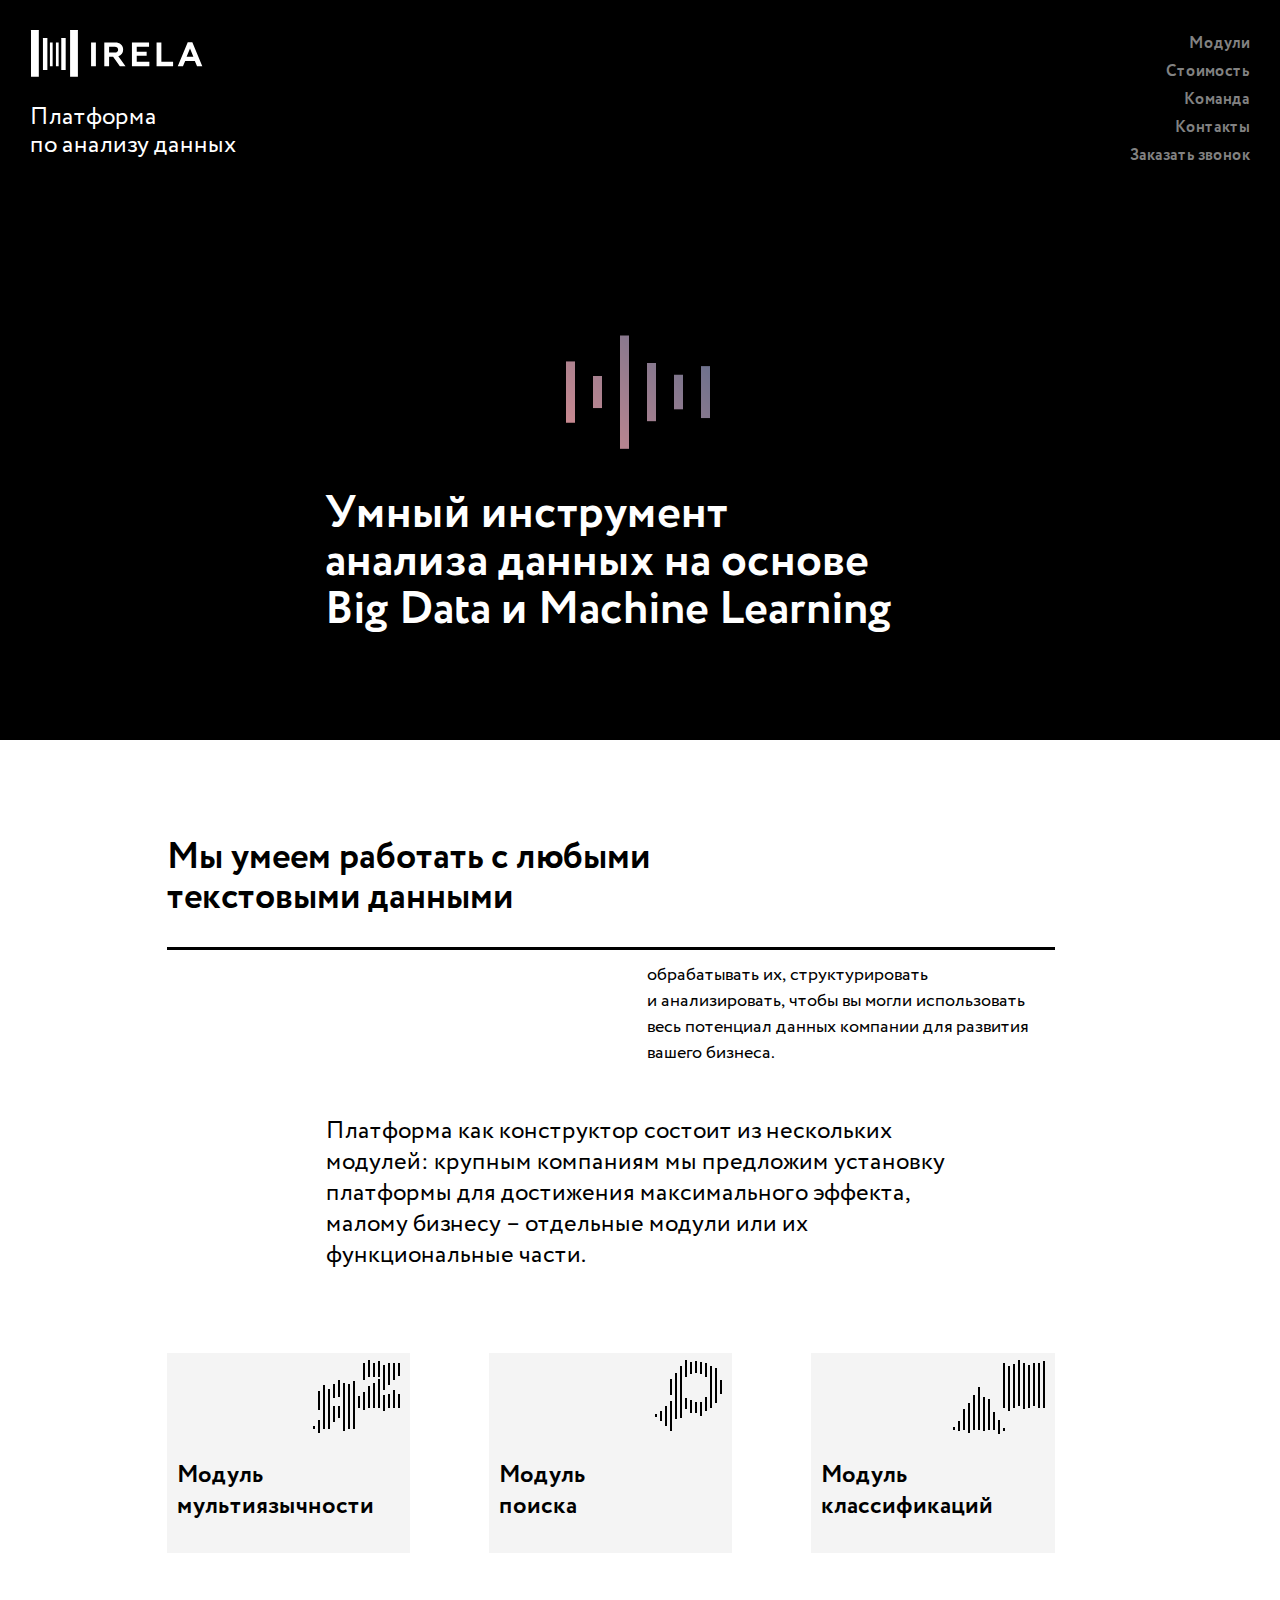
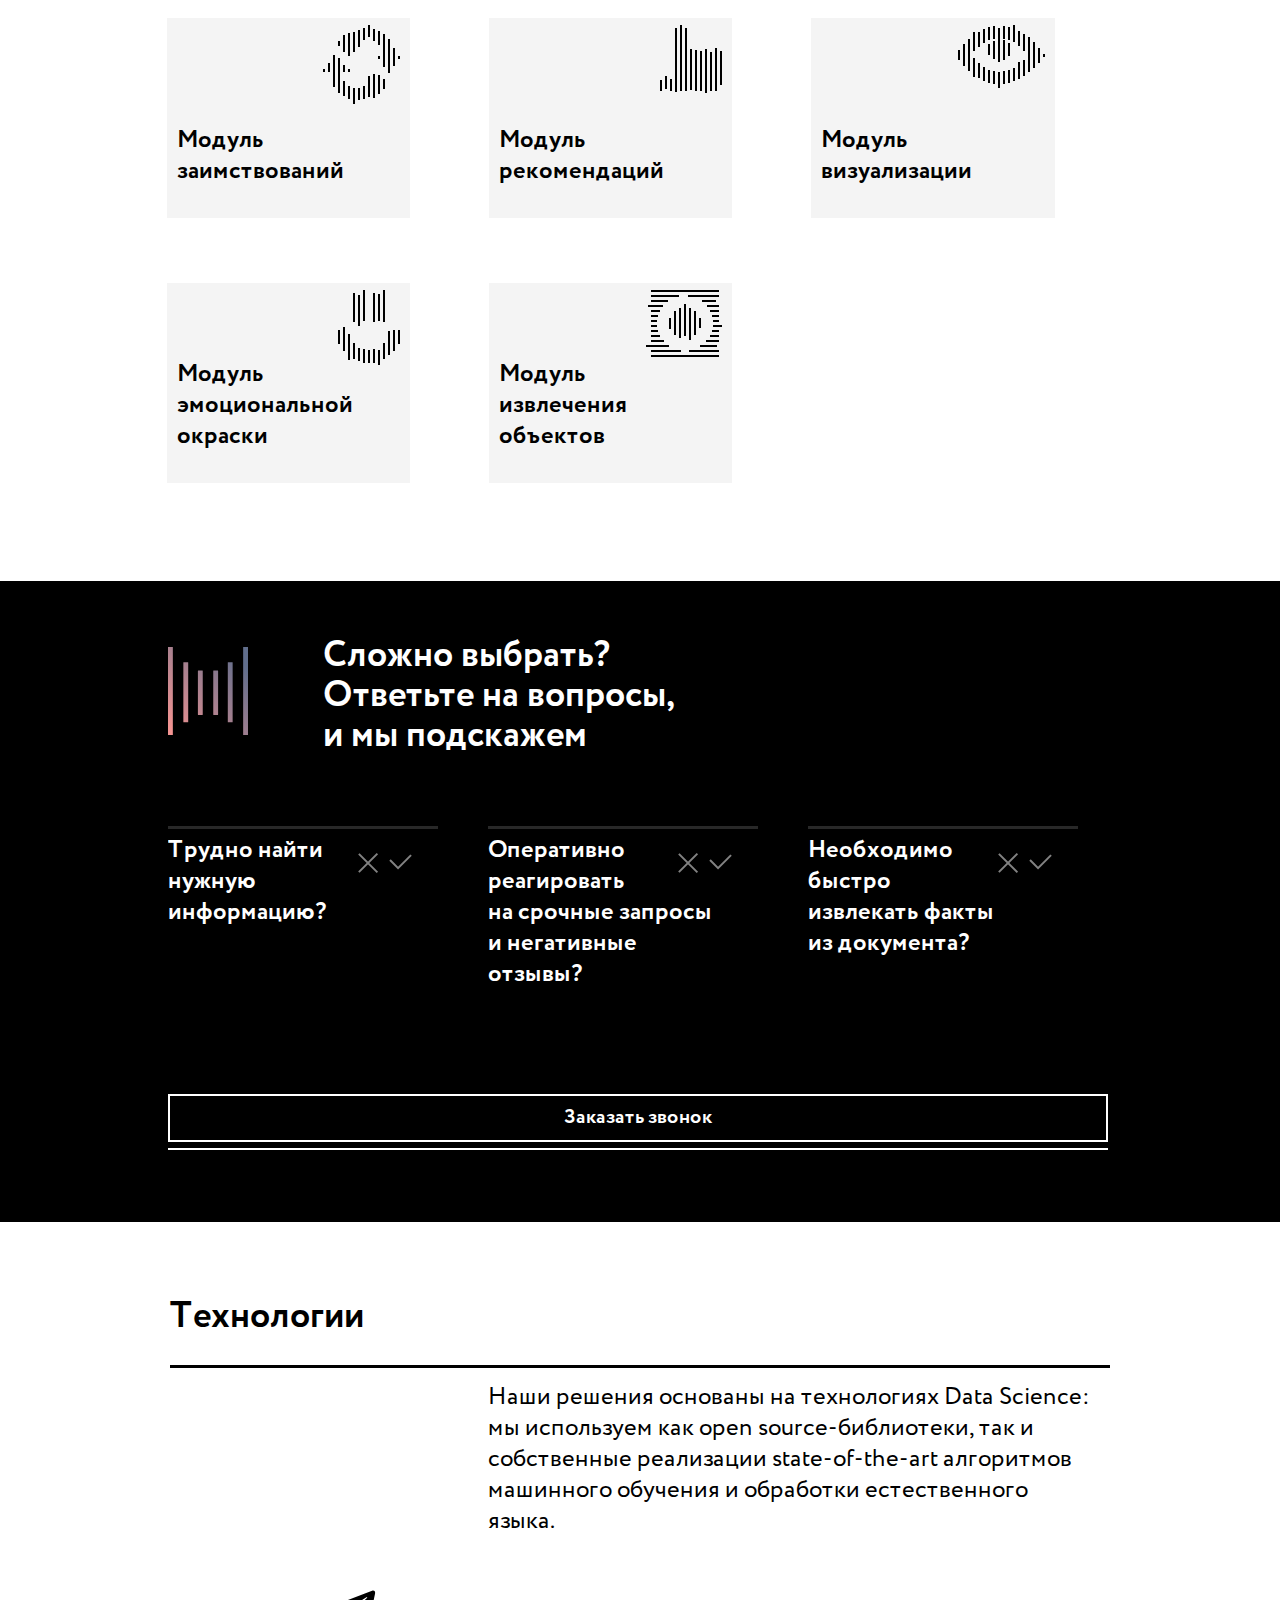
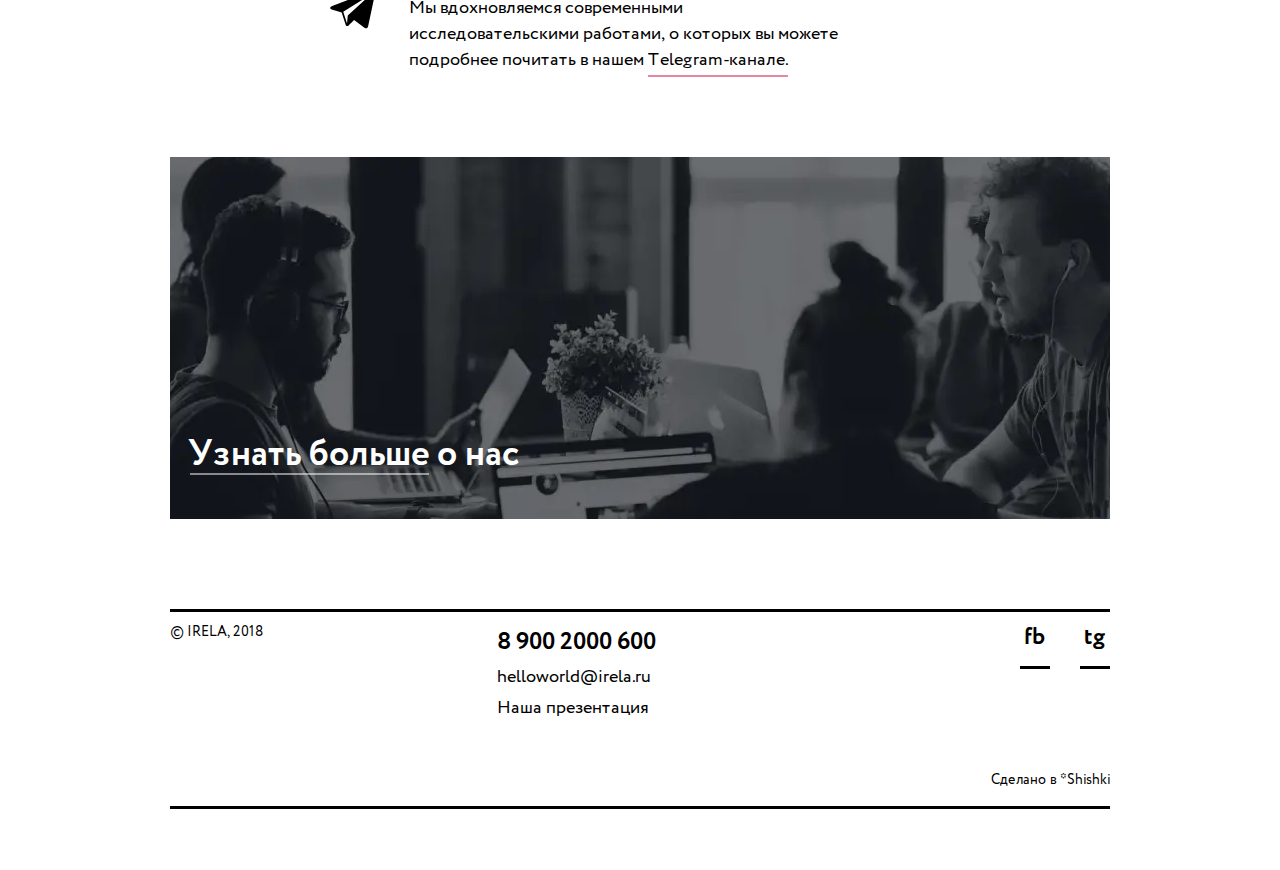
==== commit b825f127: "final 1.0" ====
--- a/index.html
+++ b/index.html
@@ -1,5 +1,5 @@
 <!DOCTYPE html>-<html lang="en">+<html lang="ru"> 	<head> 		<meta charset="UTF-8"> 		<meta name="viewport" content="width=device-width, initial-scale=1.0">@@ -26,6 +26,10 @@
 			</div> 			<div class="nav__text"> 				<p>Платформа <br>по анализу данных</p>+			</div>+			<div class="wantModule">+				<p class="wantModule__text">Модуль поиска</p>+				<p class="wantModule__link wantThis">Хочу такой</p> 			</div> 		</div> 		<nav class="nav__menu menu">@@ -109,7 +113,7 @@
 								</svg> 								<span>Модуль<br> мультиязычности</span> 							</a>-							<a href="#" class="weCan__item">+							<a href="search-module.html" class="weCan__item"> 								<svg width="67px" height="71px" viewBox="0 0 67 71" version="1.1" xmlns="http://www.w3.org/2000/svg" xmlns:xlink="http://www.w3.org/1999/xlink"> 								    <g id="Design" stroke="none" stroke-width="1"> 								        <g id="main_2_1024-copy" transform="translate(-151.000000, -49.000000)">@@ -370,7 +374,7 @@
 							</div> 						</div> 						<div class="calculate__download download">-							<a href="#" class="download__link"><picture><source srcset="img/icons/icn2.svg" type="image/webp"><img src="img/icons/icn2.svg" alt=""></picture></a>+							<a href="search-module.html" class="download__link"><picture><source srcset="img/icons/icn2.svg" type="image/webp"><img src="img/icons/icn2.svg" alt=""></picture></a> 							<a href="error.html" class="download__link"><picture><source srcset="img/icons/icn7.svg" type="image/webp"><img src="img/icons/icn7.svg" alt=""></picture></a> 							<a href="error.html" class="download__link"><picture><source srcset="img/icons/icn8.svg" type="image/webp"><img src="img/icons/icn8.svg" alt=""></picture></a> 							<a href="error.html" class="download__link"><picture><source srcset="img/icons/icn6.svg" type="image/webp"><img src="img/icons/icn6.svg" alt=""></picture></a>@@ -442,7 +446,7 @@
 									<p>Трудно найти нужную информацию?</p> 								</div> 								<div class="answer__answer">-									<p><a href="#">Модуль<br> поиска</a></p>+									<p><a href="search-module.html">Модуль<br> поиска</a></p> 								</div> 							</div> 							<div class="calculate__answer">--- a/css/style.min.css
+++ b/css/style.min.css
@@ -1 +1 @@
-@charset "UTF-8";*{padding:0;margin:0;border:0}*,:after,:before{-webkit-box-sizing:border-box;box-sizing:border-box}:active,:focus{outline:0}a:active,a:focus{outline:0}aside,footer,header,nav{display:block}body,html{height:100%;width:100%;font-size:100%;line-height:1;font-size:14px;-ms-text-size-adjust:100%;-moz-text-size-adjust:100%;-webkit-text-size-adjust:100%}button,input,textarea{font-family:inherit}input::-ms-clear{display:none}button{cursor:pointer;background:0 0}button::-moz-focus-inner{padding:0;border:0}a,a:visited{text-decoration:none}a:hover{text-decoration:none}ul li{list-style:none}img{vertical-align:top}h1,h2,h3,h4,h5,h6{font-size:inherit;font-weight:700}@font-face{font-family:CRC;font-display:swap;src:url(../fonts/CRC55.woff) format("woff"),url(../fonts/CRC55.woff2) format("woff2");font-weight:400;font-style:normal}@font-face{font-family:CRC;font-display:swap;src:url(../fonts/CRC35.woff) format("woff"),url(../fonts/CRC35.woff2) format("woff2");font-weight:300;font-style:normal}@font-face{font-family:GraphikLCG-Regular;font-display:swap;src:url(../fonts/GraphikLCG-Regular.woff) format("woff"),url(../fonts/GraphikLCG-Regular.woff2) format("woff2");font-weight:400;font-style:normal}@font-face{font-family:CRC;font-display:swap;src:url(../fonts/CRC65.woff) format("woff"),url(../fonts/CRC65.woff2) format("woff2");font-weight:700;font-style:normal}@font-face{font-family:TTNorms;font-display:swap;src:url(../fonts/TTNorms-Bold.woff) format("woff"),url(../fonts/TTNorms-Bold.woff2) format("woff2");font-weight:700;font-style:normal}@font-face{font-family:TTNorms;font-display:swap;src:url(../fonts/TTNorms-Regular.woff) format("woff"),url(../fonts/TTNorms-Regular.woff2) format("woff2");font-weight:400;font-style:normal}@font-face{font-family:"Lucida Grande";font-display:swap;src:url("../fonts/Lucida Grande.woff") format("woff"),url("../fonts/Lucida Grande.woff2") format("woff2");font-weight:400;font-style:normal}body{font-family:CRC}.main__container{max-width:1435px;margin:0 auto;padding:0 30px}.nav__container{display:-webkit-box;display:-ms-flexbox;display:flex;-webkit-box-pack:justify;-ms-flex-pack:justify;justify-content:space-between;max-width:1435px;margin:0 auto;padding:30px 30px 0 30px}.nav__logo{display:inline-block;background:url(../img/logoIrela.svg) no-repeat}.nav__logo .logosvg{fill:#fff;width:177px;height:55px}.nav__text{margin:15px 0 0 0}.nav__text p{color:#fff;font-size:24px;line-height:28px}.menu{text-align:right}.menu li a,.menu li button{font-weight:700;font-size:16px;line-height:28px;color:#828282}.menu li a:hover,.menu li button:hover{color:#fff}.menu .active-link a{color:#fff;pointer-events:none}.active-link{position:relative}.modules-link.active-link::before{content:'';position:absolute;left:-20px;bottom:6px;height:2px;width:66px;background:#fff}.prices-link.active-link::before{content:'';position:absolute;left:-40px;bottom:6px;height:2px;width:66px;background:#fff}.team-link.active-link::before{content:'';position:absolute;left:-25px;bottom:6px;height:2px;width:66px;background:#fff}.contacts-link.active-link::before{content:'';position:absolute;left:-32px;bottom:6px;height:2px;width:66px;background:#fff}.nav__burger{display:none}.nav__burger::before{top:9px}.nav__burger::after{bottom:9px}.nav.nav-fixed{position:fixed;width:100%;opacity:0}.nav.nav-fixed .nav__menu li a:hover,.nav.nav-fixed .nav__menu li button:hover{color:#515151}.nav.nav-fixed .nav__logo{background:0 0}.nav.nav-fixed .nav__logo .logosvg{fill:#000}.nav.nav-fixed .nav__text p{font-size:0}.nav.nav-fixed .active-link a{color:#000;pointer-events:none}.nav.nav-fixed .contacts-link.active-link::before,.nav.nav-fixed .modules-link.active-link::before,.nav.nav-fixed .prices-link.active-link::before,.nav.nav-fixed .team-link.active-link::before{background:#000}.nav.nav-visible{-webkit-transition:opacity .6s ease 0s;-o-transition:opacity .6s ease 0s;transition:opacity .6s ease 0s;opacity:1}.main__header{min-height:740px;background:#000}.main__content{max-width:630px;margin:0 auto;padding:120px 0 0 0}.main__logo{text-align:center;height:200px}.main__logo img{height:100%}.main__title{margin:0 34px 0 0;font-weight:700;font-size:46px;line-height:48px;color:#fff}.weCan{min-height:1398px;padding:98px 0}.weCan__container{max-width:1007px;margin:0 auto;padding:0 30px}.weCan__content{margin:0 59px 0 0}.weCan__title{font-weight:700;font-size:36px;line-height:40px;padding:0 0 29px 0;border-bottom:3px solid #000}.weCan__subtitle{font-size:18px;line-height:26px;padding:0 0 0 480px;margin:12px 0 0 0}.weCan__text{font-size:24px;line-height:31px;padding:0 70px 0 159px;margin:50px 0 0 0}.weCan__items{overflow:hidden;margin:82px 0 0 0;display:grid;grid:repeat(3,1fr)/repeat(3,1fr);grid-row-gap:65px;grid-column-gap:78.5px}.weCan__item{display:block;position:relative;padding:107px 0 0 10px;font-weight:700;font-size:24px;line-height:31px;color:#000;-webkit-transition:background .3s ease 0s;-o-transition:background .3s ease 0s;transition:background .3s ease 0s;background:#f4f4f4}.weCan__item svg{fill:#000;position:absolute;top:7px;right:10px}.weCan__item:hover{background:#000;color:#fff}.weCan__item:hover svg{fill:#fff}.weCan__item:nth-child(7),.weCan__item:nth-child(8){padding:76px 0 31px 10px}.calculate{background:#000}.calculate__container{max-width:1005px;margin:0 auto;padding:0 30px}.calculate__body{margin:0 5px 0 0;padding:55px 0 80px 0;overflow:hidden}.calculate__top{display:-webkit-box;display:-ms-flexbox;display:flex;-webkit-box-pack:justify;-ms-flex-pack:justify;justify-content:space-between;margin:0 0 70px 0}.calculate__logotitle{display:-webkit-box;display:-ms-flexbox;display:flex}.calculate__logo{-ms-flex-item-align:center;align-self:center;margin:0 75px 10px 0}.calculate__title{font-size:36px;line-height:40px;color:#fff;font-weight:700;margin:0}.download{opacity:0;-webkit-transition:all 1s ease 0s;-o-transition:all 1s ease 0s;transition:all 1s ease 0s}.download.download-visible{opacity:1}.download__link{display:inline-block;margin:0 .9px 14px 0}.download__link:last-of-type{margin:0 0 14px 0}.download__button{display:block;width:300px;padding:0 0 13px 0;border:2px solid #fff;font-weight:700;font-size:20px;line-height:31px;text-align:center;color:#fff;margin:0 0 6px 0;-webkit-transition:color .3s ease 0s,background .3s ease 0s,-webkit-transform .1s ease 0s;transition:color .3s ease 0s,background .3s ease 0s,-webkit-transform .1s ease 0s;-o-transition:color .3s ease 0s,background .3s ease 0s,transform .1s ease 0s;transition:color .3s ease 0s,background .3s ease 0s,transform .1s ease 0s;transition:color .3s ease 0s,background .3s ease 0s,transform .1s ease 0s,-webkit-transform .1s ease 0s}.download__button:hover{background:#fff;color:#000}.download__button:active{-webkit-transform:translateY(8px);-ms-transform:translateY(8px);transform:translateY(8px)}.download__descryption{font-size:14px;line-height:26px;color:#fff;border-top:2px solid #fff}.calculate__content{margin:0 0 53px 0}.calculate__questions{display:-webkit-box;display:-ms-flexbox;display:flex;margin:0 0 27px 0}.calculate__question{font-size:24px;line-height:31px;color:#fff;font-weight:700;border-top:3px solid #282828;min-width:270px;padding:6px 0 24px 0;position:relative;margin:0 50px 0 0;min-height:183px;-webkit-transition:opacity 0s ease .1s;-o-transition:opacity 0s ease .1s;transition:opacity 0s ease .1s}.calculate__question.delete,.calculate__question.down{opacity:0}.calculate__question::before{content:'';position:absolute;width:0;height:100%;top:0;right:0;background:#fff;z-index:3;-webkit-transition:width .1s ease 0s;-o-transition:width .1s ease 0s;transition:width .1s ease 0s}.calculate__question.delete::before{width:100%}.calculate__question::after{content:'';position:absolute;width:100%;height:0;top:0;left:0;background:#fff;z-index:3;-webkit-transition:height .1s ease 0s;-o-transition:height .1s ease 0s;transition:height .1s ease 0s}.calculate__question.down::after{height:100%}.no-btn{position:absolute;top:20px;right:57px}.ok-btn{position:absolute;top:22px;right:20px}.calculate__answers-box{display:none}.calculate__answers{display:-webkit-box;display:-ms-flexbox;display:flex;-ms-flex-wrap:wrap;flex-wrap:wrap;margin:0 -50px 0 0}.youranswers-text{font-size:0}.calculate__answer{background:#fff;min-width:270px;min-height:0;padding:7px 14px 30px;display:-webkit-box;display:-ms-flexbox;display:flex;margin:0 50px 30px 0;-webkit-box-orient:vertical;-webkit-box-direction:normal;-ms-flex-direction:column;flex-direction:column;-webkit-box-pack:justify;-ms-flex-pack:justify;justify-content:space-between;-webkit-box-flex:0;-ms-flex:0 0 27%;flex:0 0 27%;opacity:0;-webkit-transition:min-height 0s ease 80ms,opacity .4s ease 0s;-o-transition:min-height 0s ease 80ms,opacity .4s ease 0s;transition:min-height 0s ease 80ms,opacity .4s ease 0s}.calculate__answer.appear{min-height:190px;opacity:1}.answer__question{text-align:right;font-size:14px;line-height:20px;padding:0 0 0 85px}.answer__answer a{font-size:24px;line-height:31px;font-weight:700;color:#000}.calculate__bottom{position:relative}.calculate__bottom::after{content:'';position:absolute;bottom:-8px;left:0;width:100%;height:2px;background:#fff}.btn-ordercall{display:inline-block;width:100%;font-size:20px;line-height:31px;font-weight:700;text-align:center;color:#fff;border:2px solid #fff;padding:0 0 13px 0;-webkit-transition:color .3s ease 0s,background .3s ease 0s,-webkit-transform .1s ease 0s;transition:color .3s ease 0s,background .3s ease 0s,-webkit-transform .1s ease 0s;-o-transition:color .3s ease 0s,background .3s ease 0s,transform .1s ease 0s;transition:color .3s ease 0s,background .3s ease 0s,transform .1s ease 0s;transition:color .3s ease 0s,background .3s ease 0s,transform .1s ease 0s,-webkit-transform .1s ease 0s}.btn-ordercall:hover{background:#fff;color:#000}.btn-ordercall:active{-webkit-transform:translateY(8px);-ms-transform:translateY(8px);transform:translateY(8px)}.technologies{padding:75px 0 0 0}.technologies__container{max-width:1000px;margin:0 auto;padding:0 30px}.technologies__title{font-weight:700;font-size:36px;line-height:40px;margin:0 0 28px}.technologies__subtitle{font-size:24px;line-height:31px;padding:14px 20px 0 318px;border-top:3px solid #000;margin:0 0 50px}.technologies__text{font-size:18px;line-height:26px;padding:8px 200px 0 239px;margin:0 0 84px;background:url(../img/icons/flight.svg) 160px 3px no-repeat}.technologies__text a{color:#000;white-space:nowrap;position:relative}.technologies__text a::before{content:'';position:absolute;top:35px;left:0;width:100%;height:2px;background:#e488a1}.technologies__image{height:362px;position:relative}.technologies__image::before{content:'';position:absolute;width:239px;height:2px;left:20px;top:325px;background:#fff;opacity:.5}.technologies__image img{width:100%;height:100%;-o-object-fit:cover;object-fit:cover}.technologies__image a{font-weight:700;font-size:36px;line-height:40px;color:#fff;position:absolute;top:278px;left:18px}.footer{padding:90px 0 61px}.footer__container{max-width:1000px;margin:0 auto;padding:0 30px}.footer__body{border-top:3px solid #000;border-bottom:3px solid #000;padding:10px 0 16px}.footer__row{display:-webkit-box;display:-ms-flexbox;display:flex;-webkit-box-pack:justify;-ms-flex-pack:justify;justify-content:space-between;margin:0 0 46px}.footer__copyright{font-size:14px;line-height:20px}.footer__contacts{margin:0 130px 0 0}.footer__tel{display:block;color:#000;font-weight:700;font-size:24px;line-height:40px}.footer__email,.footer__link{display:block;font-size:18px;line-height:31px;color:#000}.footer__email:hover,.footer__link:hover,.footer__tel:hover{color:#e488a1}.footer__social{min-width:90px;display:-webkit-box;display:-ms-flexbox;display:flex;-webkit-box-pack:justify;-ms-flex-pack:justify;justify-content:space-between;-webkit-box-align:start;-ms-flex-align:start;align-items:flex-start}.footer__social a{display:inline-block;padding:0 4px 12.5px;border-bottom:3px solid #000;font-weight:700;font-size:24px;line-height:31px;color:#000}.footer__social a:hover{color:#e488a1;border-bottom:3px solid #e488a1}.footer__made-in{text-align:right;font-size:14px;line-height:20px}.popup{position:fixed;width:100%;height:100%;background:rgba(0,0,0,.85);top:0;left:0;z-index:110;overflow-y:auto;overflow-x:hidden;opacity:0;visibility:hidden;-webkit-transition:all .4s ease 0s;-o-transition:all .4s ease 0s;transition:all .4s ease 0s}.popup.popup-open{opacity:1;visibility:visible}.popup__body{min-height:100%;display:-webkit-box;display:-ms-flexbox;display:flex;-webkit-box-pack:center;-ms-flex-pack:center;justify-content:center;-webkit-box-align:center;-ms-flex-align:center;align-items:center}.popup__ordercall{opacity:0;-webkit-transform:perspective(600px) translate(0,-100%) rotateX(45deg);transform:perspective(600px) translate(0,-100%) rotateX(45deg);padding:55px 160px 70px 160px;-webkit-transition:all .4s ease 0s;-o-transition:all .4s ease 0s;transition:all .4s ease 0s}.popup__ordercall.ordercall-appear{opacity:1;-webkit-transform:perspective(600px) translate(0,0) rotateX(0);transform:perspective(600px) translate(0,0) rotateX(0)}.order{position:relative;background:#fff;z-index:120}.order__title{font-weight:700;font-size:36px;line-height:40px;color:#000;margin:0 0 20px}.popup__close{cursor:pointer;position:absolute;width:25px;height:25px;right:160px;top:70px}.popup__close::before{content:'';position:absolute;width:25px;height:3px;right:0;top:12px;background:#000;-webkit-transform:rotate(-45deg);-ms-transform:rotate(-45deg);transform:rotate(-45deg)}.popup__close::after{content:'';position:absolute;width:25px;height:3px;right:0;top:12px;background:#000;-webkit-transform:rotate(45deg);-ms-transform:rotate(45deg);transform:rotate(45deg)}.popup__close:hover::after,.popup__close:hover::before{background:#e488a1}.order__form p{border-bottom:3px solid #000;position:relative;min-width:620px}.order__form p:last-of-type{margin:0 0 50px 0}.order__form input,.order__form textarea{padding:10px 0 10px 0;font-size:24px;line-height:40px;width:100%}.form-name span,.form-tel span{display:none;width:135px;height:26px;padding:2px 0 0 0;background:red;position:absolute;right:0;bottom:0;font-size:14px;line-height:20px;color:#fff;text-align:center}.form-name.error-input,.form-tel.error-input{border-bottom:3px solid red}.form-name.error-input span,.form-tel.error-input span{display:inline-block}.order__form textarea{overflow:hidden;resize:none}.submit-btn{position:relative}.submit-btn::after{content:'';position:absolute;bottom:-8px;left:0;width:100%;height:2px;background:#000}.submit-btn input{cursor:pointer;margin:0;background:#fff;font-size:20px;line-height:31px;font-weight:700;color:#000;display:inline-block;width:100%;text-align:center;border:2px solid #000;padding:0 0 13px 0;-webkit-transition:color .3s ease 0s,background .3s ease 0s,-webkit-transform .1s ease 0s;transition:color .3s ease 0s,background .3s ease 0s,-webkit-transform .1s ease 0s;-o-transition:color .3s ease 0s,background .3s ease 0s,transform .1s ease 0s;transition:color .3s ease 0s,background .3s ease 0s,transform .1s ease 0s;transition:color .3s ease 0s,background .3s ease 0s,transform .1s ease 0s,-webkit-transform .1s ease 0s}.submit-btn input:hover{background:#000;color:#fff}.submit-btn input:active{-webkit-transform:translateY(8px);-ms-transform:translateY(8px);transform:translateY(8px)}.popup2{position:fixed;width:100%;height:100%;background:rgba(0,0,0,.85);top:0;left:0;z-index:110;overflow-y:auto;overflow-x:hidden;opacity:0;visibility:hidden;-webkit-transition:all .4s ease 0s;-o-transition:all .4s ease 0s;transition:all .4s ease 0s}.popup2.popup-open{opacity:1;visibility:visible}.popup__body2{min-height:100%;display:-webkit-box;display:-ms-flexbox;display:flex;-webkit-box-pack:center;-ms-flex-pack:center;justify-content:center;-webkit-box-align:center;-ms-flex-align:center;align-items:center}.popup__submited{opacity:0;-webkit-transform:perspective(600px) translate(0,-100%) rotateX(45deg);transform:perspective(600px) translate(0,-100%) rotateX(45deg);padding:63px 160px 77px 160px;-webkit-transition:all .4s ease 0s;-o-transition:all .4s ease 0s;transition:all .4s ease 0s}.popup__submited.submited-appear{opacity:1;-webkit-transform:perspective(600px) translate(0,0) rotateX(0);transform:perspective(600px) translate(0,0) rotateX(0)}.submited{position:relative;max-width:940px;background:#fff;z-index:120}.submited__title{font-weight:700;font-size:36px;line-height:40px;padding:0 175px 0 0;margin:0 0 155px 0}.btn-close{position:relative}.btn-close::after{content:'';position:absolute;bottom:-8px;left:0;width:100%;height:2px;background:#000}.btn-close button{background:#fff;font-size:20px;line-height:31px;font-weight:700;color:#000;display:inline-block;width:100%;text-align:center;border:2px solid #000;padding:0 0 13px 0;-webkit-transition:color .3s ease 0s,background .3s ease 0s,-webkit-transform .1s ease 0s;transition:color .3s ease 0s,background .3s ease 0s,-webkit-transform .1s ease 0s;-o-transition:color .3s ease 0s,background .3s ease 0s,transform .1s ease 0s;transition:color .3s ease 0s,background .3s ease 0s,transform .1s ease 0s;transition:color .3s ease 0s,background .3s ease 0s,transform .1s ease 0s,-webkit-transform .1s ease 0s}.btn-close button:hover{background:#000;color:#fff}.btn-close button:active{-webkit-transform:translateY(8px);-ms-transform:translateY(8px);transform:translateY(8px)}.modules__header{background:#000;min-height:666px}.modules__container{max-width:1435px;margin:0 auto;padding:0 30px}.modules__content{max-width:560px;margin:0 auto;padding:0 0 81px 0}.modules__logo{height:200px;text-align:center;margin:0 0 -10px 0}.modules__logo img{height:100%}.modules__title{font-weight:700;font-size:60px;line-height:48px;color:#fff;margin:0 0 22px 0}.modules__text{font-size:24px;line-height:31px;color:#fff}.descryptions{padding:70px 0 100px 0}.descryptions__container{max-width:1006px;margin:0 auto;padding:0 30px}.descryptions__items{display:grid;grid:250px repeat(4,300px)/repeat(2,1fr);grid-row-gap:70px;grid-column-gap:80px}.descryptions__item{background:#f4f4f4;position:relative;display:-webkit-box;display:-ms-flexbox;display:flex;-webkit-box-orient:vertical;-webkit-box-direction:normal;-ms-flex-direction:column;flex-direction:column;padding:5px 0 25px 12px}.descryptions__item a{color:#000}.descryptions__item img{position:absolute;top:10px;right:5px}.descryptions__item h3{font-weight:700;font-size:24px;line-height:31px;-webkit-box-flex:1;-ms-flex:1 0 auto;flex:1 0 auto}.descryptions__item p{font-size:18px;line-height:26px}.descryptions__item:first-of-type{padding:5px 0 25px 12px;grid-row-start:1;grid-row-end:2;grid-column-start:1;grid-column-end:3}.descryptions__item:first-of-type img{top:10px}.prices__header{min-height:755px;background:#000}.prices__container{max-width:1435px;margin:0 auto;padding:0 30px}.prices__content{max-width:680px;margin:0 auto;padding:45px 0 40px 0}.prices__title{font-weight:700;font-size:60px;line-height:48px;color:#fff;margin:0 0 30px 0}.prices__subtitle{font-size:24px;line-height:31px;color:#fff;margin:0 0 20px 0}.prices__text{font-size:18px;line-height:26px;color:#fff;margin:0 0 55px 0}.prices__btn-write{position:relative;width:225px}.prices__btn-write::after{content:'';position:absolute;bottom:-8px;left:0;width:100%;height:2px;background:#fff}.btn-write{display:inline-block;width:100%;font-size:20px;line-height:31px;text-align:center;color:#fff;border:2px solid #fff;padding:0 0 13px 0;-webkit-transition:color .3s ease 0s,background .3s ease 0s,-webkit-transform .1s ease 0s;transition:color .3s ease 0s,background .3s ease 0s,-webkit-transform .1s ease 0s;-o-transition:color .3s ease 0s,background .3s ease 0s,transform .1s ease 0s;transition:color .3s ease 0s,background .3s ease 0s,transform .1s ease 0s;transition:color .3s ease 0s,background .3s ease 0s,transform .1s ease 0s,-webkit-transform .1s ease 0s}.btn-write:hover{background:#fff;color:#000}.btn-write:active{-webkit-transform:translateY(8px);-ms-transform:translateY(8px);transform:translateY(8px)}.pricelist{padding:95px 0 10px 0}.pricelist__container{max-width:1002px;padding:0 30px;margin:0 auto}.pricelist__item{display:-webkit-box;display:-ms-flexbox;display:flex;-webkit-box-pack:justify;-ms-flex-pack:justify;justify-content:space-between;padding:0 0 60px 160px;font-weight:700;font-size:36px;line-height:40px;margin:0 0 25px 0}.pricelist__item:first-child{background:url(../img/icons/01mod.svg) 12px 0 no-repeat}.pricelist__item:nth-child(2){background:url(../img/icons/02mod.svg) 0 0 no-repeat}.pricelist__item:nth-child(3){background:url(../img/icons/03mod.svg) 12px 0 no-repeat}.pricelist__item:nth-child(4){background:url(../img/icons/05mod.svg) 0 0 no-repeat}.pricelist__item:nth-child(5){background:url(../img/icons/04mod.svg) 5px 0 no-repeat}.pricelist__item:nth-child(6){background:url(../img/icons/06mod.svg) 12px 0 no-repeat}.pricelist__item:nth-child(7){background:url(../img/icons/07mod.svg) 5px 0 no-repeat}.pricelist__item:nth-child(8){background:url(../img/icons/08mod.svg) 17px 0 no-repeat}.pricelist__item:last-child{background:url(../img/icons/09mod.svg) 12px 0 no-repeat;margin:0}.pricelist__item a{color:#000;font-weight:700;font-size:24px;line-height:31px}.pricelist__item span{color:#828282}.popup3{position:fixed;width:100%;height:100%;background:rgba(0,0,0,.85);top:0;left:0;z-index:110;overflow-y:auto;overflow-x:hidden;opacity:0;visibility:hidden;-webkit-transition:all .4s ease 0s;-o-transition:all .4s ease 0s;transition:all .4s ease 0s}.popup3.popup-open{opacity:1;visibility:visible}.popup__body3{min-height:100%;display:-webkit-box;display:-ms-flexbox;display:flex;-webkit-box-pack:center;-ms-flex-pack:center;justify-content:center;-webkit-box-align:center;-ms-flex-align:center;align-items:center}.popup__write{opacity:0;-webkit-transform:perspective(600px) translate(0,-100%) rotateX(45deg);transform:perspective(600px) translate(0,-100%) rotateX(45deg);padding:55px 160px 70px 160px;-webkit-transition:all .4s ease 0s;-o-transition:all .4s ease 0s;transition:all .4s ease 0s}.popup__write.ordercall-appear{opacity:1;-webkit-transform:perspective(600px) translate(0,0) rotateX(0);transform:perspective(600px) translate(0,0) rotateX(0)}.write{position:relative;background:#fff;z-index:120}.write__title{font-weight:700;font-size:36px;line-height:40px;color:#000;margin:0 0 20px}.popup__close{cursor:pointer;position:absolute;width:25px;height:25px;right:160px;top:70px}.popup__close::before{content:'';position:absolute;width:25px;height:3px;right:0;top:12px;background:#000;-webkit-transform:rotate(-45deg);-ms-transform:rotate(-45deg);transform:rotate(-45deg)}.popup__close::after{content:'';position:absolute;width:25px;height:3px;right:0;top:12px;background:#000;-webkit-transform:rotate(45deg);-ms-transform:rotate(45deg);transform:rotate(45deg)}.popup__close:hover::after,.popup__close:hover::before{background:#e488a1}.write__form p{border-bottom:3px solid #000;position:relative;min-width:620px}.write__form p:last-of-type{margin:0 0 50px 0}.write__form input,.write__form textarea{padding:10px 0 10px 0;font-size:24px;line-height:40px;width:100%}.form-email span,.form-name2 span{display:none;width:135px;height:26px;padding:2px 0 0 0;background:red;position:absolute;right:0;bottom:0;font-size:14px;line-height:20px;color:#fff;text-align:center}.form-email.error-input,.form-name2.error-input{border-bottom:3px solid red}.form-email.error-input span,.form-name2.error-input span{display:inline-block}.write__form textarea{overflow:hidden;resize:none}.submit-btn2{position:relative}.submit-btn2::after{content:'';position:absolute;bottom:-8px;left:0;width:100%;height:2px;background:#000}.submit-btn2 input{cursor:pointer;margin:0;background:#fff;font-size:20px;line-height:31px;font-weight:700;color:#000;display:inline-block;width:100%;text-align:center;border:2px solid #000;padding:0 0 13px 0;-webkit-transition:color .3s ease 0s,background .3s ease 0s,-webkit-transform .1s ease 0s;transition:color .3s ease 0s,background .3s ease 0s,-webkit-transform .1s ease 0s;-o-transition:color .3s ease 0s,background .3s ease 0s,transform .1s ease 0s;transition:color .3s ease 0s,background .3s ease 0s,transform .1s ease 0s;transition:color .3s ease 0s,background .3s ease 0s,transform .1s ease 0s,-webkit-transform .1s ease 0s}.submit-btn2 input:hover{background:#000;color:#fff}.submit-btn2 input:active{-webkit-transform:translateY(8px);-ms-transform:translateY(8px);transform:translateY(8px)}.team__header{min-height:670px;background:#000}.team__container{max-width:1435px;margin:0 auto;padding:0 30px}.team__content{max-width:595px;margin:0 auto;padding:0 0 105px 0}.team__logo{text-align:center;margin:0;height:200px}.team__logo img{margin:-55px 0 0 0;height:100%}.team__title{font-weight:700;font-size:60px;line-height:48px;color:#fff;margin:0 0 35px 0}.team__text{font-size:24px;line-height:31px;color:#fff}.team-people__container{max-width:1000px;margin:0 auto;padding:0 30px}.team-people__content{padding:95px 0 0 0}.developing__team,.managing__team,.rd__team{font-weight:700;font-size:36px;line-height:40px;margin:0 0 65px 0}.managing__items{display:grid;grid:560px 560px/280px 280px 280px;grid-row-gap:50px;grid-column-gap:40px;margin:0 0 70px 0}.managing__image{position:relative;height:219px;margin:0 0 20px 0}.managing__image img{height:100%}.managing__image a{font-weight:700;font-size:16px;line-height:20px;color:#fff;display:inline-block;position:absolute;width:30px;height:30px;right:61px;border-bottom:3px solid #fff;padding:0 0 0 2px}.managing__image a:first-of-type{top:10px}.managing__image a:last-of-type{top:45px}.managing__title{font-weight:700;font-size:24px;line-height:31px;margin:0 0 5px 0}.managing__subtitle{font-weight:700;font-size:18px;line-height:26px;color:#828282;margin:0 0 20px 0}.managing__text{font-size:18px;line-height:26px;margin:0 0 10px 0}.managing__hash{font-size:18px;line-height:26px;color:#929292}.rd__items{margin:0 0 70px 0}.developing__items,.rd__items{display:grid;grid:560px/280px 280px 280px;grid-row-gap:50px;grid-column-gap:40px}.team-people__developing{margin:0 0 75px 0}.team__btn-box{position:relative;width:100%}.team__btn-box::after{content:'';position:absolute;bottom:-8px;left:0;width:100%;height:2px;background:#000}.team__btn{display:inline-block;width:100%;font-size:30px;line-height:31px;text-align:center;border:2px solid #000;color:#fff;background:#000;padding:15px 0 30px 0;-webkit-transition:color .3s ease 0s,background .3s ease 0s,-webkit-transform .1s ease 0s;transition:color .3s ease 0s,background .3s ease 0s,-webkit-transform .1s ease 0s;-o-transition:color .3s ease 0s,background .3s ease 0s,transform .1s ease 0s;transition:color .3s ease 0s,background .3s ease 0s,transform .1s ease 0s;transition:color .3s ease 0s,background .3s ease 0s,transform .1s ease 0s,-webkit-transform .1s ease 0s}.team__btn:hover{background:#fff;color:#000}.team__btn:active{-webkit-transform:translateY(8px);-ms-transform:translateY(8px);transform:translateY(8px)}.contacts__header{min-height:888px;height:888px;background:#000;margin:0 0 250px 0}.contacts__container{max-width:1003px;margin:0 auto;padding:0 30px}.contacts__body{max-width:735px;margin:0 auto;padding:35px 30px 90px 30px}.contacts__title{font-weight:700;font-size:60px;line-height:48px;color:#fff;margin:0 0 30px 0}.contacts__text{font-size:24px;line-height:31px;color:#fff;margin:0 0 30px 0;max-width:420px}.contacts__links{display:-webkit-box;display:-ms-flexbox;display:flex;-webkit-box-pack:justify;-ms-flex-pack:justify;justify-content:space-between}.contacts__link a{font-weight:700;font-size:24px;line-height:31px;color:#fff;margin:0 0 10px 0}.contacts__link p{font-size:14px;line-height:20px;color:#fff}.link530{display:none}.return-box,.write_letter-box{display:none;position:relative;margin:0 0 75px 0}.return-box::after,.write_letter-box::after{content:'';position:absolute;bottom:-8px;left:0;width:100%;height:2px;background:#fff}.return_btn,.write-letter_btn{display:inline-block;width:100%;font-weight:700;font-size:20px;line-height:31px;color:#fff;text-align:center;border:2px solid #fff;padding:0 0 13px 0;-webkit-transition:color .3s ease 0s,background .3s ease 0s,-webkit-transform .1s ease 0s;transition:color .3s ease 0s,background .3s ease 0s,-webkit-transform .1s ease 0s;-o-transition:color .3s ease 0s,background .3s ease 0s,transform .1s ease 0s;transition:color .3s ease 0s,background .3s ease 0s,transform .1s ease 0s;transition:color .3s ease 0s,background .3s ease 0s,transform .1s ease 0s,-webkit-transform .1s ease 0s}.return_btn:hover,.write-letter_btn:hover{background:#fff;color:#000}.return_btn:active,.write-letter_btn:active{-webkit-transform:translateY(8px);-ms-transform:translateY(8px);transform:translateY(8px)}.return-box.active-box,.write_letter-box.active-box{display:block}.contacts__windows{height:517px;position:relative}.contacts__map{display:none;width:100%;height:100%}.map__adress{position:absolute;width:245px;height:90px;left:15px;top:10px;font-weight:700;font-size:24px;line-height:31px;color:#fff;z-index:2}.contacts__write{position:relative;z-index:3;display:none;width:100%;height:100%;padding:55px 0 70px 0;background:-o-radial-gradient(50.84% 100%,117.77% 113.94%,#f39492 0,#616e8c 100%);background:radial-gradient(117.77% 113.94% at 50.84% 100%,#f39492 0,#616e8c 100%)}.write__body{max-width:670px;margin:0 auto;padding:0 25px}.contacts__write input,.contacts__write textarea{background:0 0}.write__title-white{color:#fff}.black-input::-webkit-input-placeholder{color:#000}.black-input::-moz-placeholder{color:#000}.black-input:-ms-input-placeholder{color:#000}.black-input::-ms-input-placeholder{color:#000}.black-input::placeholder{color:#000}.black-input:focus{background:0 0}.submit-btn3{position:relative}.submit-btn3::after{content:'';position:absolute;bottom:-8px;left:0;width:100%;height:2px;background:#fff}.submit-btn3 input{cursor:pointer;margin:0;background:#fff;font-size:20px;line-height:31px;font-weight:700;color:#000;display:inline-block;width:100%;text-align:center;border:2px solid #fff;padding:0 0 13px 0;-webkit-transition:color .3s ease 0s,background .3s ease 0s,-webkit-transform .1s ease 0s;transition:color .3s ease 0s,background .3s ease 0s,-webkit-transform .1s ease 0s;-o-transition:color .3s ease 0s,background .3s ease 0s,transform .1s ease 0s;transition:color .3s ease 0s,background .3s ease 0s,transform .1s ease 0s;transition:color .3s ease 0s,background .3s ease 0s,transform .1s ease 0s,-webkit-transform .1s ease 0s}.submit-btn3 input:hover{color:#fff;background:0 0}.submit-btn3 input:active{-webkit-transform:translateY(8px);-ms-transform:translateY(8px);transform:translateY(8px)}.contacts__submited{display:none;width:100%;height:100%;color:#fff;background:-o-radial-gradient(50.84% 100%,117.77% 113.94%,#f39492 0,#616e8c 100%);background:radial-gradient(117.77% 113.94% at 50.84% 100%,#f39492 0,#616e8c 100%)}.submited__body{max-width:670px;margin:0 auto;padding:100px 25px 0 25px}.contacts__map.active-window,.contacts__submited.active-window,.contacts__write.active-window{display:block}.contacts__adress{display:none}input.black-input:-webkit-autofill{-webkit-box-shadow:0 0 0 1000px transparent inset;box-shadow:0 0 0 1000px transparent inset;-webkit-transition:background-color 50000000000s ease-in-out 0s;transition:background-color 50000000000s ease-in-out 0s}input:-webkit-autofill{-webkit-box-shadow:inset 0 0 0 50px #fff;box-shadow:inset 0 0 0 50px #fff}.border-right{border-right:9px solid #000;height:100%}.border{margin:0 auto;position:relative;top:50%;-webkit-transform:translateY(-50%);-ms-transform:translateY(-50%);transform:translateY(-50%);border:9px solid #000;height:98%}.border-right1{height:100vh}.border-right2{max-width:98.9vw}.border-right3{max-width:97.8vw}.border-right4{max-width:96.7vw}.border-right5{max-width:95.6vw}.border-right6{max-width:94.5vw}.border-right7{max-width:93.4vw}.border-right8{max-width:92.3vw}.border-right9{max-width:91.2vw}.border-right10{max-width:90.1vw}.border-right11{max-width:89vw}.border-right12{max-width:87.9vw}.border-right13{max-width:86.8vw}.border-right14{max-width:85.7vw}.border-right15{max-width:84.6vw}.border-right16{max-width:83.5vw}.border-right17{max-width:82.4vw}.border-right18{max-width:81.3vw}.border-right19{max-width:80.2vw}.border-right20{max-width:79.1vw}.border-right21{max-width:78vw}.border1{height:100%;max-width:76.9vw;margin:0}.border2{max-width:74.7vw}.border3{max-width:72.5vw}.border4{max-width:70.3vw}.border5{max-width:68.1vw}.border6{max-width:65.9vw}.border7{max-width:63.7vw}.border8{max-width:61.5vw}.border9{max-width:59.3vw}.border10{max-width:57.1vw}.border11{max-width:54.9vw;padding:0 30px}.error__container{position:relative;max-width:700px;margin:0 auto;padding:65px 30px 0 30px}.error__title{font-size:60px;line-height:61px;margin:0 0 40px 0}.error__image{display:inline-block;position:absolute;width:66px;right:5px;top:65px}.error__logosvg{fill:#000;width:100%;height:100%}.error__logosvg:hover{fill:#e488a1}.error__text{font-size:24px;line-height:31px;max-width:500px}.error__text a{color:#000;display:inline-block;padding:0 0 3px 0;border-bottom:2px solid #e488a1}.error__text a:hover{color:#e488a1}@media (max-width:1280px){.nav.nav-fixed{z-index:100;background:#000}.nav.nav-fixed .nav__container{height:74px;padding:0 45px}.nav.nav-fixed .nav__logotext{display:-webkit-box;display:-ms-flexbox;display:flex;-webkit-box-align:center;-ms-flex-align:center;align-items:center}.nav.nav-fixed .nav__logo{background:url(../img/logoIrela.svg) no-repeat;margin:10px 0 0 0}.nav.nav-fixed .nav__logo .logosvg{fill:#fff}.nav.nav-fixed .nav__menu{display:-webkit-box;display:-ms-flexbox;display:flex;-webkit-box-align:center;-ms-flex-align:center;align-items:center}.nav.nav-fixed .nav__menu ul{display:-webkit-box;display:-ms-flexbox;display:flex}.nav.nav-fixed .nav__menu li{margin:0 0 0 20px}.nav.nav-fixed .nav__menu li a:hover,.nav.nav-fixed .nav__menu li button:hover{color:#fff}.nav.nav-fixed .nav__menu .active-link a{color:#fff}.nav.nav-fixed .nav__menu .active-link::before{left:0;bottom:-10px;height:2px;width:100%;background:#fff}.nav.nav-fixed .nav__menu.padding-menu{padding:0 0 15px 0}.nav.nav-fixed .nav__text{margin:0 0 0 37px}.nav.nav-fixed .nav__text p{font-size:14px;line-height:16px}.border-right{border-right:6px solid #000}.border{border:6px solid #000}}@media (max-width:1024px){.main__title{font-size:36px;line-height:38px;margin:0}.main__content{max-width:470px}.nav.nav-fixed .nav__text{margin:0 0 0 15px}.main__header{min-height:650px}.weCan__content{margin:0}.weCan{min-height:1200px;padding:70px 0}.weCan__title{font-size:32px;line-height:36px}.weCan__subtitle{font-size:16px;line-height:20px;padding:0 70px 0 480px}.weCan__text{font-size:18px;line-height:26px;padding:0 150px 0 159px;margin:30px 0 0 0}.weCan__items{margin:65px 0 0 0}.weCan__item{padding:95px 0 0 10px;font-size:24px;line-height:31px}.weCan__item:nth-child(7),.weCan__item:nth-child(8){padding:95px 0 10px 10px}.calculate__body{padding:40px 0 60px 0;margin:0}.calculate__top{margin:0 0 50px 0}.calculate__title{font-size:32px;line-height:36px;-ms-flex-item-align:center;align-self:center}.calculate__logo{-ms-flex-item-align:center;align-self:center;margin:0 55px 5px 0}.calculate__question{font-size:18px;line-height:28px;min-height:170px}.no-btn{position:absolute;top:20px;right:42px}.ok-btn{position:absolute;top:22px;right:5px}.technologies{padding:60px 0 0 0}.technologies__title{font-size:32px;line-height:36px;margin:0 0 15px}.technologies__subtitle{font-size:18px;line-height:26px;margin:0 0 30px;padding:14px 80px 0 318px}.technologies__text{font-size:15px;line-height:22px;padding:8px 220px 0 239px}.technologies__image a{font-size:32px;line-height:36px;top:201px}.technologies__image{height:280px}.technologies__image::before{top:243px}.footer__row{margin:0 0 25px}.footer__tel{font-size:24px;line-height:40px}.footer__email,.footer__link{font-size:18px;line-height:31px}.popup__ordercall{padding:30px 100px 50px 100px}.order__title{font-size:32px;line-height:36px}.order__form p{min-width:480px}.popup__close{right:100px;top:35px}.order__form input,.order__form textarea{padding:10px 0 10px 0;font-size:20px;line-height:26px;width:100%}.submit-btn input{font-size:20px;line-height:31px;padding:0 0 13px 0}.popup__submited{max-width:680px;padding:30px 100px 50px 100px}.submited__title{font-size:32px;line-height:36px;padding:0 100px 0 0;margin:0 0 145px 0}.modules__title{font-size:36px;line-height:38px}.modules__text{font-size:20px;line-height:26px}.modules__content{max-width:470px}.popup__write{padding:30px 100px 50px 100px}.write__title{font-size:32px;line-height:36px}.write__form p{min-width:480px}.popup__close{right:100px;top:35px}.write__form input,.write__form textarea{padding:10px 0 10px 0;width:100%;font-size:20px;line-height:26px}.submit-btn2 input{padding:0 0 13px 0}.team-people__container{max-width:800px}.managing__items{grid:560px 560px 560px/280px 280px;grid-row-gap:50px;grid-column-gap:40px;margin:0 auto 70px auto;max-width:600px}.developing__items,.rd__items{grid:560px/280px 280px;grid-row-gap:50px;grid-column-gap:40px;margin:0 auto;max-width:600px}.rd__items{margin:0 auto 70px auto}.contacts__write{padding:75px 0 70px 0}.submit-btn3 input{padding:0 0 13px 0}.write__body{max-width:570px}.submited__body{max-width:570px;padding:100px 25px 0 25px}.border-right{border-right:3px solid #000}.border{border:3px solid #000}.error__image{display:inline-block;position:absolute;width:66px;right:5px;top:55px}}@media (max-width:980px){.calculate__content{margin:0 0 30px 0}.calculate__top{margin:0 0 45px 0}.calculate__question{min-width:30.9%;margin:0 25px 0 0;min-height:170px}.calculate__answer{background:#fff;min-width:200px;min-height:0;padding:7px 14px 30px;margin:0 25px 30px 0;-webkit-box-flex:0;-ms-flex:0 0 29.5%;flex:0 0 29.5%}.answer__question{text-align:right;font-size:12px;line-height:18px;padding:0 0 0 50px}.answer__answer a{font-size:20px;line-height:22px;font-weight:700;color:#000}}@media (max-width:920px){.nav.nav-fixed .nav__container{padding:0 15px;height:60px}.nav.nav-fixed .menu li{margin:0 0 0 10px}.nav.nav-fixed .menu li a,.nav.nav-fixed .menu li button{font-size:14px}}@media (max-width:900px){.weCan__subtitle{padding:0 70px 0 360px}.weCan__text{padding:0 100px 0 120px}.weCan__item{font-size:20px;line-height:26px}.calculate__title{font-size:28px;line-height:34px}.calculate__logo{margin:0 35px 5px 0}.calculate__answer{background:#fff;min-width:200px;min-height:0;padding:15px 14px 30px;margin:0 25px 30px 0;-webkit-box-flex:0;-ms-flex:0 0 28.987%;flex:0 0 28.987%}.calculate__answer.appear{min-height:170px}.pricelist__item{padding:0 0 60px 115px}.error__title{font-size:46px;line-height:61px}.error__text{font-size:20px;line-height:34px}}@media (max-width:850px){.descryptions__item{min-height:250px}.descryptions__item:first-of-type{padding:5px 0 25px 12px}.descryptions__item:first-of-type img{top:10px}}@media (max-width:830px){.technologies__subtitle{padding:14px 0 0 255px}.technologies__text{padding:8px 200px 0 200px;background-position:121px 3px}}@media (max-width:800px){.pricelist__item{padding:0 0 60px 100px}}@media (max-width:768px){.nav__burger{display:block;position:fixed;top:25px;right:25px;width:50px;height:45px;z-index:51;margin:-5px 0 0 0;background:#000}.nav__burger span{position:absolute;top:21.5px;left:10px;height:2px;width:30px;background-color:#fff;-webkit-transition:all .5s ease 0s;-o-transition:all .5s ease 0s;transition:all .5s ease 0s}.nav__burger::after,.nav__burger::before{content:'';background-color:#fff;position:absolute;width:30px;height:2px;left:9.5px;-webkit-transition:all .5s ease 0s;-o-transition:all .5s ease 0s;transition:all .5s ease 0s}.main__header{min-height:536px}.main__container{padding:0 25px}.nav__container{padding:25px 25px 0 25px}.nav__text{margin:10px 0 0 0}.nav__text p{font-size:16px;line-height:21px}.nav__logo{background:url(../img/logosmall.svg) no-repeat}.nav__logo .logosvg{opacity:0;height:41px}.menu{position:fixed;width:100vw;height:100vh;z-index:50;padding:0 25px 0 25px;background:url(../img/logosmall.svg) no-repeat,#000;background-position:25px 25px;text-align:left;margin:-25px 0 0 -25px;-webkit-transform:translate(120%,-120%);-ms-transform:translate(120%,-120%);transform:translate(120%,-120%);-webkit-transition:all .3s ease 0s;-o-transition:all .3s ease 0s;transition:all .3s ease 0s}.menu .main-link{position:absolute;display:inline-block;width:150px;height:41px;left:25px;top:25px}.menu ul{position:absolute;left:25px;bottom:75px}.menu li:last-child{margin:15px 0 0 0}.menu li a,.menu li button{font-size:30px;line-height:43px;color:#fff}.modules-link.active-link::before{left:133px;bottom:5px;height:3px;width:136px}.prices-link.active-link::before{left:170px;bottom:5px;height:3px;width:136px}.team-link.active-link::before{left:142px;bottom:5px;height:3px;width:136px}.contacts-link.active-link::before{left:155px;bottom:5px;height:3px;width:136px}.menu.menu-open{-webkit-transform:translate(0);-ms-transform:translate(0);transform:translate(0)}.nav__burger.burger-open::before{-webkit-transform:rotate(45deg);-ms-transform:rotate(45deg);transform:rotate(45deg);top:21.5px}.nav__burger.burger-open::after{-webkit-transform:rotate(-45deg);-ms-transform:rotate(-45deg);transform:rotate(-45deg);bottom:21.5px}.nav__burger.burger-open span{opacity:0}.main__content{max-width:370px;padding:120px 0 30px 0}.main__logo{height:153px}.main__title{margin:10px 0 0 0;font-weight:700;font-size:30px;line-height:34px;color:#fff}.weCan{min-height:1200px;padding:50px 0}.weCan__container{padding:0 25px}.weCan__title{font-size:24px;line-height:28px}.weCan__subtitle{padding:0 100px 0 0;font-size:16px;line-height:22px}.weCan__text{padding:0;font-size:18px;line-height:26px}.weCan__items{max-width:500px;margin:82px auto 0 auto;display:grid;grid:repeat(2,1fr)/repeat(2,1fr);grid-row-gap:65px;grid-column-gap:78.5px}.weCan__item:nth-child(7),.weCan__item:nth-child(8){padding:59px 0 10px 10px}.calculate__body{overflow:hidden}.calculate__container{padding:0 25px}.calculate__top{-webkit-box-pack:center;-ms-flex-pack:center;justify-content:center;-ms-flex-wrap:wrap;flex-wrap:wrap}.download{-webkit-box-flex:0;-ms-flex:0 0 90%;flex:0 0 90%;margin:20px 0 0 0}.download__button{width:100%}.calculate__logo{margin:0 40px 0 0}.calculate__question{min-width:44.76%;margin:0 15px 0 15px}.calculate__answers{margin:0}.calculate__answer{min-width:0;margin:0 15px 30px 15px;-webkit-box-flex:0;-ms-flex:0 1 44.76%;flex:0 1 44.76%}.technologies{padding:45px 0 0 0}.technologies__container{padding:0 25px}.technologies__title{font-size:24px;line-height:28px}.technologies__subtitle{font-size:18px;line-height:26px;padding:14px 40px 0 180px;margin:0 0 15px}.technologies__text{font-size:16px;line-height:22px;padding:8px 100px 0 150px;background-position:71px 3px}.footer{padding:60px 0 61px}.footer__container{padding:0 25px}.popup__ordercall{padding:30px 50px 50px 50px;opacity:1;-webkit-transform:translate(100%,-100%);-ms-transform:translate(100%,-100%);transform:translate(100%,-100%);-webkit-transition:all .4s ease 0s;-o-transition:all .4s ease 0s;transition:all .4s ease 0s}.popup__ordercall.ordercall-appear{-webkit-transform:translate(0,0);-ms-transform:translate(0,0);transform:translate(0,0)}.order{width:100vw;height:100vh;display:-webkit-box;display:-ms-flexbox;display:flex;-webkit-box-orient:vertical;-webkit-box-direction:normal;-ms-flex-direction:column;flex-direction:column}.order__form{display:-webkit-box;display:-ms-flexbox;display:flex;-webkit-box-orient:vertical;-webkit-box-direction:normal;-ms-flex-direction:column;flex-direction:column;-webkit-box-flex:1;-ms-flex:1 0 auto;flex:1 0 auto}.submit-btn{-webkit-box-flex:1;-ms-flex:1 0 auto;flex:1 0 auto;display:-webkit-box;display:-ms-flexbox;display:flex;-webkit-box-orient:vertical;-webkit-box-direction:normal;-ms-flex-direction:column;flex-direction:column;-webkit-box-pack:end;-ms-flex-pack:end;justify-content:flex-end}.order__title{font-size:24px;line-height:28px}.popup__close{right:50px;top:27px}.order__form p{min-width:0;min-height:40px}.submit-btn{margin:0 0 20px 0}.popup__submited{opacity:1;-webkit-transform:translate(100%,-100%);-ms-transform:translate(100%,-100%);transform:translate(100%,-100%);padding:30px 50px 50px 50px;display:-webkit-box;display:-ms-flexbox;display:flex;-webkit-box-orient:vertical;-webkit-box-direction:normal;-ms-flex-direction:column;flex-direction:column}.popup__submited.submited-appear{-webkit-transform:translate(0,0);-ms-transform:translate(0,0);transform:translate(0,0)}.submited{max-width:1000px;width:100vw;height:100vh}.submited__title{font-size:30px;line-height:34px;padding:0;max-width:375px;margin:0;-webkit-box-flex:1;-ms-flex:1 0 auto;flex:1 0 auto}.btn-close{margin:0 0 20px 0}.modules__header{min-height:0}.modules__container{padding:0 25px}.modules__content{padding:60px 0 81px 0}.descryptions__items{grid-row-gap:50px;grid-column-gap:40px}.prices__header{min-height:0}.prices__container{padding:0 25px}.pricelist__container{padding:0 25px}.pricelist__item{font-size:18px;line-height:22px}.pricelist__item span{display:block;text-align:right}.popup__write{padding:30px 50px 50px 50px;opacity:1;-webkit-transform:translate(100%,-100%);-ms-transform:translate(100%,-100%);transform:translate(100%,-100%);-webkit-transition:all .4s ease 0s;-o-transition:all .4s ease 0s;transition:all .4s ease 0s}.popup__write.ordercall-appear{-webkit-transform:translate(0,0);-ms-transform:translate(0,0);transform:translate(0,0)}.write{width:100vw;height:100vh;display:-webkit-box;display:-ms-flexbox;display:flex;-webkit-box-orient:vertical;-webkit-box-direction:normal;-ms-flex-direction:column;flex-direction:column}.write__form{display:-webkit-box;display:-ms-flexbox;display:flex;-webkit-box-orient:vertical;-webkit-box-direction:normal;-ms-flex-direction:column;flex-direction:column;-webkit-box-flex:1;-ms-flex:1 0 auto;flex:1 0 auto}.submit-btn2{-webkit-box-flex:1;-ms-flex:1 0 auto;flex:1 0 auto;display:-webkit-box;display:-ms-flexbox;display:flex;-webkit-box-orient:vertical;-webkit-box-direction:normal;-ms-flex-direction:column;flex-direction:column;-webkit-box-pack:end;-ms-flex-pack:end;justify-content:flex-end}.write__title{font-size:24px;line-height:28px}.popup__close{right:50px;top:27px}.write__form p{min-width:0}.submit-btn2{margin:0 0 20px 0}.team__header{min-height:0}.team__logo img{margin:0}.team__container{padding:0 25px}.team__content{padding:30px 0 50px 0}.team-people__content{padding:60px 0 0 0}.team-people__container{padding:0 25px}.contacts__header{min-height:750px;height:750px;background:#000;margin:0 0 300px 0}.contacts__container{padding:0 25px}.contacts__body{padding:75px 25px 60px 25px}.return-box,.write_letter-box{margin:0 0 60px 0}.write__body{max-width:470px}.contacts__submited{width:100%;height:100%}.submited__body{max-width:470px}.border{margin:0;border:0}.border11{min-width:100vw;min-height:100vh;padding:0 25px;background:#fff}.error__image{top:30px;left:0}.error__container{display:-webkit-box;display:-ms-flexbox;display:flex;-webkit-box-orient:vertical;-webkit-box-direction:normal;-ms-flex-direction:column;flex-direction:column;-webkit-box-pack:end;-ms-flex-pack:end;justify-content:flex-end;height:100%;padding:0 0 60px 0}}@media (max-width:700px){.descryptions__item:first-of-type{padding:5px 0 25px 12px;grid-row-start:1;grid-row-end:2;grid-column-start:1;grid-column-end:2}.descryptions__item img{position:static;margin:0 0 20px 0}.descryptions__items{grid:repeat(1,1fr)/repeat(1,1fr);grid-row-gap:40px;max-width:480px;margin:0 auto}.descryptions__item{min-height:200px}.descryptions__item h3{margin:0 0 10px 0}}@media (max-width:650px){.calculate__question{min-width:43.76%;margin:0 15px 0 15px}.calculate__answer{min-width:0;margin:0 15px 30px 15px;-webkit-box-flex:0;-ms-flex:0 1 43.76%;flex:0 1 43.76%}.technologies__subtitle{padding:14px 0 0 150px}.technologies__text{padding:8px 60px 0 100px;background-position:21px 3px}.managing__items{grid:620px 620px 620px/230px 230px;grid-row-gap:50px;grid-column-gap:30px;max-width:490px}.developing__items,.rd__items{grid:620px/230px 230px;grid-row-gap:50px;grid-column-gap:30px;max-width:490px}.managing__image a{right:11px}}@media (max-width:630px){.contacts__header{min-height:830px;height:830px;background:#000;margin:0 0 280px 0}.contacts__body{padding:60px 25px 40px 25px}.contacts__title{font-size:36px;line-height:34px;color:#fff;margin:0 0 25px 0}.contacts__text{font-size:18px;line-height:26px;color:#fff;margin:0 0 25px 0;max-width:370px}.contacts__link{margin:0 0 10px 0}.contacts__link a{font-weight:700;font-size:24px;line-height:31px;color:#fff;margin:0 0 10px 0}.contacts__link p{font-size:14px;line-height:20px;color:#fff}.contacts__links{display:block}}@media (max-width:620px){.pricelist{padding:50px 0 10px 0}.pricelist__items .pricelist__item{background:0 0;padding:0 0 30px 0;margin:0 0 20px 0}.pricelist__items .pricelist__item:last-child{margin:0}}@media (max-width:600px){.footer__contacts{margin:0 70px 0 0}}@media (max-width:550px){.team__logo{margin:0 0 15px;height:153px}.team__content{padding:30px 0 25px 0;max-width:400px}.team__title{font-size:36px;line-height:34px;margin:0 0 15px 0}.team__text{font-size:18px;line-height:26px}}@media (max-width:540px){.developing__team,.managing__team,.rd__team{font-size:24px;line-height:28px;margin:0 0 35px 0}.managing__items{grid:510px 570px 460px 510px 570px/270px;max-width:270px}.developing__items,.rd__items{grid:510px 570px 460px/270px;max-width:270px}.managing__image a{right:51px}.team__btn{font-size:20px;line-height:31px;padding:5px 0 14px 0}.team-people__developing{margin:0 0 55px 0}}@media (max-width:530px){.calculate__body{padding:30px 0 0 0}.calculate__top{-webkit-box-pack:start;-ms-flex-pack:start;justify-content:flex-start;-ms-flex-wrap:nowrap;flex-wrap:nowrap}.calculate__logo{width:55px;margin:10px 18px 0 30px;-ms-flex-item-align:start;align-self:flex-start}.calculate__logo img{width:100%}.calculate__title{font-size:20px;line-height:27px}.download{-webkit-box-flex:0;-ms-flex:0 0 100%;flex:0 0 100%;margin:20px 0 0 0}.calculate__line{display:inline-block;width:100%;height:3px;background:#282828;position:relative}.calculate__whiteline{position:absolute;top:0;left:0;width:12.5%;height:3px;background:#fff}.calculate__questions{margin:0}.calculate__question{padding:6px 0 24px 20px;min-width:100%;margin:0;border-top:none}.calculate__answers-box{display:block;position:relative;padding:23.5px 0 0 0;border-top:3px solid #282828}.button__answer-box{width:100%;padding:0 0 13px 0;font-weight:700;font-size:20px;line-height:31px;text-align:center;color:#fff;border:2px solid #fff;-webkit-transition:color .3s ease 0s,background .3s ease 0s,-webkit-transform .1s ease 0s;transition:color .3s ease 0s,background .3s ease 0s,-webkit-transform .1s ease 0s;-o-transition:color .3s ease 0s,background .3s ease 0s,transform .1s ease 0s;transition:color .3s ease 0s,background .3s ease 0s,transform .1s ease 0s;transition:color .3s ease 0s,background .3s ease 0s,transform .1s ease 0s,-webkit-transform .1s ease 0s}.button__answer-box:hover{background:#fff;color:#000}.button__answer-box:active{-webkit-transform:translateY(8px);-ms-transform:translateY(8px);transform:translateY(8px)}.calculate__answers-box::after{content:'';position:absolute;bottom:-8px;left:0;width:100%;height:2px;background:#fff}.calculate__answers{padding:8px 0 0 0;border-top:3px solid #282828}.youranswers-text{font-weight:700;font-size:24px;line-height:31px;color:#fff;margin:0 0 25px}.calculate__answer{margin:0 0 13px 0;-webkit-box-flex:0;-ms-flex:0 1 100%;flex:0 1 100%}.answer__question{text-align:left;font-size:14px;line-height:20px;padding:0 0 10px}.answer__answer a{font-size:18px;line-height:22px}.calculate__answer.appear{min-height:126px;max-height:126px}.no-btn{position:absolute;top:20px;right:77px}.ok-btn{position:absolute;top:22px;right:40px}.calculate__bottom{width:100%;margin:20px 0 15px 0}.technologies__subtitle{padding:14px 0 0 0}.technologies__text{padding:8px 0 0 73px;background-position:0 3px}.technologies__image{height:248px}.technologies__image::before{width:165px;left:55%;top:224px}.technologies__image a{font-size:18px;line-height:26px;top:190px;left:55%}.footer__row{display:block;margin:0}.footer__contacts{display:inline-block;margin:0}.footer__social{min-width:90px;display:block;-webkit-box-pack:justify;-ms-flex-pack:justify;justify-content:space-between;-webkit-box-align:start;-ms-flex-align:start;align-items:flex-start}.footer__social a{margin:25px 16px 0 0}.footer__tel{margin:13px 0 0 0}.footer__body{border-bottom:none;position:relative}.footer__made-in{position:absolute;right:0;bottom:16.5px;border-bottom:3px solid #000;padding:0 0 12.5px 40px}.submited__title{font-size:24px;line-height:28px;max-width:300px}.contacts__header{min-height:620px;height:620px;margin:0}.contacts__title{margin:0 0 10px 0}.contacts__text{margin:0 0 25px 0;max-width:240px}.link1445{display:none}.link530{display:block;position:relative;margin:40px 0 25px 0}.link530::after{content:'';position:absolute;bottom:-8px;left:0;width:100%;height:2px;background:#fff}.link530 a{display:inline-block;width:100%;font-weight:700;font-size:20px;line-height:31px;color:#fff;text-align:center;border:2px solid #fff;padding:0 0 13px 0;margin:0;-webkit-transition:color .3s ease 0s,background .3s ease 0s,-webkit-transform .1s ease 0s;transition:color .3s ease 0s,background .3s ease 0s,-webkit-transform .1s ease 0s;-o-transition:color .3s ease 0s,background .3s ease 0s,transform .1s ease 0s;transition:color .3s ease 0s,background .3s ease 0s,transform .1s ease 0s;transition:color .3s ease 0s,background .3s ease 0s,transform .1s ease 0s,-webkit-transform .1s ease 0s}.link530 a:hover{background:#fff;color:#000}.link530 a:active{-webkit-transform:translateY(8px);-ms-transform:translateY(8px);transform:translateY(8px)}.contacts__map.active-window,.write_letter-box.active-box{display:none}.contacts__adress{display:block;font-size:18px;line-height:26px;color:#fff;max-width:270px}.contacts__adress a{display:inline-block;color:#fff;border-bottom:1px solid #e488a1;padding:0 0 10px 0}.contacts__windows{height:370px}.map__adress{display:none}.contacts__write{display:none;width:100%;height:100%;padding:45px 0 0 0;background:#fff}.black-input::-webkit-input-placeholder{color:#828282}.black-input::-moz-placeholder{color:#828282}.black-input:-ms-input-placeholder{color:#828282}.black-input::-ms-input-placeholder{color:#828282}.black-input::placeholder{color:#828282}.submit-btn3::after{background:#000}.submit-btn3 input{background:#fff;border:2px solid #000}.submit-btn3 input:hover{color:#fff;background:#000}.write__title-white{color:#000}.contacts__submited{width:100%;height:100%;color:#000;background:#fff}.submited__body{padding-top:150px;padding-left:50px}}@media (max-width:520px){.modules__logo{height:153px}.modules__title{font-size:36px;line-height:34px}.modules__text{font-size:18px;line-height:26px}.modules__content{padding:50px 0 35px 0}}@media (max-width:500px){.pricelist__item{white-space:nowrap}.pricelist__item a{font-size:24px;line-height:28px;white-space:normal;margin:0 15px 0 0}}@media (max-width:480px){.weCan__items{max-width:320px;margin:20px auto 0 auto;grid:repeat(1,1fr)/repeat(1,1fr);grid-row-gap:12px}.weCan__item{padding:50px 0 20px 15px;font-size:18px;line-height:22px}.weCan__item:nth-child(7),.weCan__item:nth-child(8){padding:38 px 0 10px 10px}.weCan__item svg{top:22px;right:15px}.descryptions__items{grid-row-gap:25px}.descryptions__item{padding:5px 0 25px 5px}.descryptions__item:first-of-type{padding:5px 0 25px 5px}.prices__title{font-size:36px;line-height:34px;margin:0 0 20px 0}.prices__subtitle{font-size:18px;line-height:26px;margin:0 0 15px 0}.prices__text{font-size:18px;line-height:26px;margin:0 0 30px 0}}@media (max-width:430px){.main__title{text-align:center}.main__content{padding:60px 0 30px 0}.technologies__image::before{left:45%}.technologies__image a{left:45%}.popup__ordercall{padding:30px 30px 50px 30px}.popup__close{right:30px;top:27px}.popup__submited{padding:30px 30px 50px 30px}.submited__title{max-width:230px}.form-name span,.form-tel span{width:100px;height:20px;padding:2px 0 0 0;background:red;position:absolute;right:0;bottom:0;font-size:10px;line-height:18px;color:#fff}.popup__write{padding:30px 30px 50px 30px}.popup__close{right:30px;top:27px}.form-email span,.form-name2 span{width:100px;height:20px;padding:2px 0 0 0;background:red;position:absolute;right:0;bottom:0;font-size:10px;line-height:18px;color:#fff}.contacts__body{padding:60px 0 40px 0}.error__title{font-size:36px;line-height:39px;margin:0 0 20px 0}.error__text{font-size:18px;line-height:26px}.error__image{width:49px;top:30px}.error__container{padding:0 0 40px 0}}@media (max-width:380px){.calculate__logo{margin:10px 18px 0 0}.no-btn{position:absolute;top:20px;right:57px}.ok-btn{position:absolute;top:22px;right:20px}.calculate__question{padding:6px 0 24px 0}}@media (max-width:370px){.technologies__image::before{left:35%}.technologies__image a{left:35%}}+@charset "UTF-8";*{padding:0;margin:0;border:0}*,:after,:before{-webkit-box-sizing:border-box;box-sizing:border-box}:active,:focus{outline:0}a:active,a:focus{outline:0}aside,footer,header,nav{display:block}body,html{height:100%;width:100%;font-size:100%;line-height:1;font-size:14px;-ms-text-size-adjust:100%;-moz-text-size-adjust:100%;-webkit-text-size-adjust:100%}button,input,textarea{font-family:inherit}input::-ms-clear{display:none}button{cursor:pointer;background:0 0}button::-moz-focus-inner{padding:0;border:0}a,a:visited{text-decoration:none}a:hover{text-decoration:none}ul li{list-style:none}img{vertical-align:top}h1,h2,h3,h4,h5,h6{font-size:inherit;font-weight:700}@font-face{font-family:CRC;font-display:swap;src:url(../fonts/CRC55.woff) format("woff"),url(../fonts/CRC55.woff2) format("woff2");font-weight:400;font-style:normal}@font-face{font-family:CRC;font-display:swap;src:url(../fonts/CRC35.woff) format("woff"),url(../fonts/CRC35.woff2) format("woff2");font-weight:300;font-style:normal}@font-face{font-family:GraphikLCG-Regular;font-display:swap;src:url(../fonts/GraphikLCG-Regular.woff) format("woff"),url(../fonts/GraphikLCG-Regular.woff2) format("woff2");font-weight:400;font-style:normal}@font-face{font-family:CRC;font-display:swap;src:url(../fonts/CRC65.woff) format("woff"),url(../fonts/CRC65.woff2) format("woff2");font-weight:700;font-style:normal}@font-face{font-family:TTNorms;font-display:swap;src:url(../fonts/TTNorms-Bold.woff) format("woff"),url(../fonts/TTNorms-Bold.woff2) format("woff2");font-weight:700;font-style:normal}@font-face{font-family:TTNorms;font-display:swap;src:url(../fonts/TTNorms-Regular.woff) format("woff"),url(../fonts/TTNorms-Regular.woff2) format("woff2");font-weight:400;font-style:normal}@font-face{font-family:"Lucida Grande";font-display:swap;src:url("../fonts/Lucida Grande.woff") format("woff"),url("../fonts/Lucida Grande.woff2") format("woff2");font-weight:400;font-style:normal}body{font-family:CRC}.main__container{max-width:1435px;margin:0 auto;padding:0 30px}.nav__container{display:-webkit-box;display:-ms-flexbox;display:flex;-webkit-box-pack:justify;-ms-flex-pack:justify;justify-content:space-between;max-width:1435px;margin:0 auto;padding:30px 30px 0 30px}.nav__logo{display:inline-block;background:url(../img/logoIrela.svg) no-repeat}.nav__logo .logosvg{fill:#fff;width:177px;height:55px}.nav__text{margin:15px 0 0 0}.nav__text p{color:#fff;font-size:24px;line-height:28px}.wantModule{font-size:20px;line-height:27px;display:none}.wantModule__text{font-weight:700}.wantModule__link{display:inline-block;border-bottom:2px solid #000;cursor:pointer}.menu{text-align:right}.menu li a,.menu li button{font-weight:700;font-size:16px;line-height:28px;color:#828282}.menu li a:hover,.menu li button:hover{color:#fff}.menu .active-link a{color:#fff;pointer-events:none}.active-link{position:relative}.modules-link.active-link::before{content:'';position:absolute;left:-20px;bottom:6px;height:2px;width:66px;background:#fff}.prices-link.active-link::before{content:'';position:absolute;left:-40px;bottom:6px;height:2px;width:66px;background:#fff}.team-link.active-link::before{content:'';position:absolute;left:-25px;bottom:6px;height:2px;width:66px;background:#fff}.contacts-link.active-link::before{content:'';position:absolute;left:-32px;bottom:6px;height:2px;width:66px;background:#fff}.nav__burger{display:none}.nav__burger::before{top:9px}.nav__burger::after{bottom:9px}.nav.nav-fixed{position:fixed;width:100%;opacity:0}.nav.nav-fixed .nav__menu li a:hover,.nav.nav-fixed .nav__menu li button:hover{color:#515151}.nav.nav-fixed .nav__logo{background:0 0}.nav.nav-fixed .nav__logo .logosvg{fill:#000}.nav.nav-fixed .nav__text p{display:none}.nav.nav-fixed .wantModule.searchPage{display:block}.nav.nav-fixed .active-link a{color:#000;pointer-events:none}.nav.nav-fixed .contacts-link.active-link::before,.nav.nav-fixed .modules-link.active-link::before,.nav.nav-fixed .prices-link.active-link::before,.nav.nav-fixed .team-link.active-link::before{background:#000}.nav.nav-visible{-webkit-transition:opacity .6s ease 0s;-o-transition:opacity .6s ease 0s;transition:opacity .6s ease 0s;opacity:1}.main__header{min-height:740px;background:#000}.main__content{max-width:630px;margin:0 auto;padding:120px 0 0 0}.main__logo{text-align:center;height:200px}.main__logo img{height:100%}.main__title{margin:0 34px 0 0;font-weight:700;font-size:46px;line-height:48px;color:#fff}.weCan{min-height:1398px;padding:98px 0}.weCan__container{max-width:1007px;margin:0 auto;padding:0 30px}.weCan__content{margin:0 59px 0 0}.weCan__title{font-weight:700;font-size:36px;line-height:40px;padding:0 0 29px 0;border-bottom:3px solid #000}.weCan__subtitle{font-size:18px;line-height:26px;padding:0 0 0 480px;margin:12px 0 0 0}.weCan__text{font-size:24px;line-height:31px;padding:0 70px 0 159px;margin:50px 0 0 0}.weCan__items{overflow:hidden;margin:82px 0 0 0;display:grid;grid:repeat(3,1fr)/repeat(3,1fr);grid-row-gap:65px;grid-column-gap:78.5px}.weCan__item{display:block;position:relative;padding:107px 0 0 10px;font-weight:700;font-size:24px;line-height:31px;color:#000;-webkit-transition:background .3s ease 0s;-o-transition:background .3s ease 0s;transition:background .3s ease 0s;background:#f4f4f4}.weCan__item svg{fill:#000;position:absolute;top:7px;right:10px}.weCan__item:hover{background:#000;color:#fff}.weCan__item:hover svg{fill:#fff}.weCan__item:nth-child(7),.weCan__item:nth-child(8){padding:76px 0 31px 10px}.calculate{background:#000}.calculate__container{max-width:1005px;margin:0 auto;padding:0 30px}.calculate__body{margin:0 5px 0 0;padding:55px 0 80px 0;overflow:hidden}.calculate__top{display:-webkit-box;display:-ms-flexbox;display:flex;-webkit-box-pack:justify;-ms-flex-pack:justify;justify-content:space-between;margin:0 0 70px 0}.calculate__logotitle{display:-webkit-box;display:-ms-flexbox;display:flex}.calculate__logo{-ms-flex-item-align:center;align-self:center;margin:0 75px 10px 0}.calculate__title{font-size:36px;line-height:40px;color:#fff;font-weight:700;margin:0}.download{opacity:0;-webkit-transition:all 1s ease 0s;-o-transition:all 1s ease 0s;transition:all 1s ease 0s}.download.download-visible{opacity:1}.download__link{display:inline-block;margin:0 .9px 14px 0}.download__link:last-of-type{margin:0 0 14px 0}.download__button{display:block;width:300px;padding:6.5px 0 6.5px 0;border:2px solid #fff;font-weight:700;font-size:20px;line-height:31px;text-align:center;color:#fff;margin:0 0 6px 0;-webkit-transition:color .3s ease 0s,background .3s ease 0s,-webkit-transform .1s ease 0s;transition:color .3s ease 0s,background .3s ease 0s,-webkit-transform .1s ease 0s;-o-transition:color .3s ease 0s,background .3s ease 0s,transform .1s ease 0s;transition:color .3s ease 0s,background .3s ease 0s,transform .1s ease 0s;transition:color .3s ease 0s,background .3s ease 0s,transform .1s ease 0s,-webkit-transform .1s ease 0s}.download__button:hover{background:#fff;color:#000}.download__button:active{-webkit-transform:translateY(8px);-ms-transform:translateY(8px);transform:translateY(8px)}.download__descryption{font-size:14px;line-height:26px;color:#fff;border-top:2px solid #fff}.calculate__content{margin:0 0 53px 0}.calculate__questions{display:-webkit-box;display:-ms-flexbox;display:flex;margin:0 0 27px 0}.calculate__question{font-size:24px;line-height:31px;color:#fff;font-weight:700;border-top:3px solid #282828;min-width:270px;padding:6px 0 24px 0;position:relative;margin:0 50px 0 0;min-height:183px;-webkit-transition:opacity 0s ease .1s;-o-transition:opacity 0s ease .1s;transition:opacity 0s ease .1s}.calculate__question.delete,.calculate__question.down{opacity:0}.calculate__question::before{content:'';position:absolute;width:0;height:100%;top:0;right:0;background:#fff;z-index:3;-webkit-transition:width .1s ease 0s;-o-transition:width .1s ease 0s;transition:width .1s ease 0s}.calculate__question.delete::before{width:100%}.calculate__question::after{content:'';position:absolute;width:100%;height:0;top:0;left:0;background:#fff;z-index:3;-webkit-transition:height .1s ease 0s;-o-transition:height .1s ease 0s;transition:height .1s ease 0s}.calculate__question.down::after{height:100%}.no-btn{position:absolute;top:20px;right:57px}.ok-btn{position:absolute;top:22px;right:20px}.calculate__answers-box{display:none}.calculate__answers{display:-webkit-box;display:-ms-flexbox;display:flex;-ms-flex-wrap:wrap;flex-wrap:wrap;margin:0 -50px 0 0}.youranswers-text{font-size:0}.calculate__answer{background:#fff;min-width:270px;min-height:0;padding:7px 14px 30px;display:-webkit-box;display:-ms-flexbox;display:flex;margin:0 50px 30px 0;-webkit-box-orient:vertical;-webkit-box-direction:normal;-ms-flex-direction:column;flex-direction:column;-webkit-box-pack:justify;-ms-flex-pack:justify;justify-content:space-between;-webkit-box-flex:0;-ms-flex:0 0 27%;flex:0 0 27%;opacity:0;-webkit-transition:min-height 0s ease 80ms,opacity .4s ease 0s;-o-transition:min-height 0s ease 80ms,opacity .4s ease 0s;transition:min-height 0s ease 80ms,opacity .4s ease 0s}.calculate__answer.appear{min-height:190px;opacity:1}.answer__question{text-align:right;font-size:14px;line-height:20px;padding:0 0 0 85px}.answer__answer a{font-size:24px;line-height:31px;font-weight:700;color:#000}.calculate__bottom{position:relative}.calculate__bottom::after{content:'';position:absolute;bottom:-8px;left:0;width:100%;height:2px;background:#fff}.btn-ordercall{display:inline-block;width:100%;font-size:20px;line-height:31px;font-weight:700;text-align:center;color:#fff;border:2px solid #fff;padding:6.5px 0 6.5px 0;-webkit-transition:color .3s ease 0s,background .3s ease 0s,-webkit-transform .1s ease 0s;transition:color .3s ease 0s,background .3s ease 0s,-webkit-transform .1s ease 0s;-o-transition:color .3s ease 0s,background .3s ease 0s,transform .1s ease 0s;transition:color .3s ease 0s,background .3s ease 0s,transform .1s ease 0s;transition:color .3s ease 0s,background .3s ease 0s,transform .1s ease 0s,-webkit-transform .1s ease 0s}.btn-ordercall:hover{background:#fff;color:#000}.btn-ordercall:active{-webkit-transform:translateY(8px);-ms-transform:translateY(8px);transform:translateY(8px)}.technologies{padding:75px 0 0 0}.technologies__container{max-width:1000px;margin:0 auto;padding:0 30px}.technologies__title{font-weight:700;font-size:36px;line-height:40px;margin:0 0 28px}.technologies__subtitle{font-size:24px;line-height:31px;padding:14px 20px 0 318px;border-top:3px solid #000;margin:0 0 50px}.technologies__text{font-size:18px;line-height:26px;padding:8px 200px 0 239px;margin:0 0 84px;background:url(../img/icons/flight.svg) 160px 3px no-repeat}.technologies__text a{color:#000;white-space:nowrap;position:relative}.technologies__text a::before{content:'';position:absolute;top:24px;left:0;width:100%;height:2px;background:#e488a1}.technologies__image{height:362px;position:relative}.technologies__image::before{content:'';position:absolute;width:239px;height:2px;left:20px;top:316px;background:#fff;opacity:.5}.technologies__image img{width:100%;height:100%;-o-object-fit:cover;object-fit:cover}.technologies__image a{font-weight:700;font-size:36px;line-height:40px;color:#fff;position:absolute;top:278px;left:18px}.footer{padding:90px 0 61px}.footer__container{max-width:1000px;margin:0 auto;padding:0 30px}.footer__body{border-top:3px solid #000;border-bottom:3px solid #000;padding:10px 0 16px}.footer__row{display:-webkit-box;display:-ms-flexbox;display:flex;-webkit-box-pack:justify;-ms-flex-pack:justify;justify-content:space-between;margin:0 0 46px}.footer__copyright{font-size:14px;line-height:20px}.footer__contacts{margin:0 130px 0 0}.footer__tel{display:block;color:#000;font-weight:700;font-size:24px;line-height:40px}.footer__email,.footer__link{display:block;font-size:18px;line-height:31px;color:#000}.footer__email:hover,.footer__link:hover,.footer__tel:hover{color:#e488a1}.footer__social{min-width:90px;display:-webkit-box;display:-ms-flexbox;display:flex;-webkit-box-pack:justify;-ms-flex-pack:justify;justify-content:space-between;-webkit-box-align:start;-ms-flex-align:start;align-items:flex-start}.footer__social a{display:inline-block;padding:0 4px 12.5px;border-bottom:3px solid #000;font-weight:700;font-size:24px;line-height:31px;color:#000}.footer__social a:hover{color:#e488a1;border-bottom:3px solid #e488a1}.footer__made-in{text-align:right;font-size:14px;line-height:20px}.popup,.want-popup{position:fixed;width:100%;height:100%;background:rgba(0,0,0,.85);top:0;left:0;z-index:110;overflow-y:auto;overflow-x:hidden;opacity:0;visibility:hidden;-webkit-transition:all .4s ease 0s;-o-transition:all .4s ease 0s;transition:all .4s ease 0s}.popup.popup-open,.want-popup.popup-open{opacity:1;visibility:visible}.popup__body,.want-popup__body{min-height:100%;display:-webkit-box;display:-ms-flexbox;display:flex;-webkit-box-pack:center;-ms-flex-pack:center;justify-content:center;-webkit-box-align:center;-ms-flex-align:center;align-items:center}.popup__ordercall,.want-popup__content{opacity:0;-webkit-transform:perspective(600px) translate(0,-100%) rotateX(45deg);transform:perspective(600px) translate(0,-100%) rotateX(45deg);padding:55px 160px 70px 160px;-webkit-transition:all .4s ease 0s;-o-transition:all .4s ease 0s;transition:all .4s ease 0s}.popup__ordercall.ordercall-appear,.want-popup__content.ordercall-appear{opacity:1;-webkit-transform:perspective(600px) translate(0,0) rotateX(0);transform:perspective(600px) translate(0,0) rotateX(0)}.order,.want-popup__content{position:relative;background:#fff;z-index:120}.order__title{font-weight:700;font-size:36px;line-height:40px;color:#000;margin:0 0 20px}.popup__close{cursor:pointer;position:absolute;width:25px;height:25px;right:160px;top:70px}.popup__close.close__want{top:55px}.popup__close::before{content:'';position:absolute;width:25px;height:3px;right:0;top:12px;background:#000;-webkit-transform:rotate(-45deg);-ms-transform:rotate(-45deg);transform:rotate(-45deg)}.popup__close::after{content:'';position:absolute;width:25px;height:3px;right:0;top:12px;background:#000;-webkit-transform:rotate(45deg);-ms-transform:rotate(45deg);transform:rotate(45deg)}.popup__close:hover::after,.popup__close:hover::before{background:#e488a1}.order__form p,.order__form3 p{border-bottom:3px solid #000;position:relative;min-width:620px}.order__form p:last-of-type{margin:0 0 50px 0}.order__form3 p:last-of-type{margin:0 0 35px 0}.order__form input,.order__form textarea,.order__form3 input,.order__form3 textarea{padding:10px 0 10px 0;font-size:24px;line-height:40px;width:100%}.form-name span,.form-name3 span,.form-tel span,.form-tel3 span{display:none;width:135px;height:26px;padding:2px 0 0 0;background:red;position:absolute;right:0;bottom:0;font-size:14px;line-height:20px;color:#fff;text-align:center}.form-name.error-input,.form-name3.error-input,.form-tel.error-input,.form-tel3.error-input{border-bottom:3px solid red}.form-name.error-input span,.form-name3.error-input span,.form-tel.error-input span,.form-tel3.error-input span{display:inline-block}.order__form textarea,.order__form3 textarea{overflow:hidden;resize:none}.submit-btn{position:relative}.submit-btn::after{content:'';position:absolute;bottom:-8px;left:0;width:100%;height:2px;background:#000}.submit-btn input{cursor:pointer;margin:0;background:#fff;font-size:20px;line-height:31px;font-weight:700;color:#000;display:inline-block;width:100%;text-align:center;border:2px solid #000;padding:6.5px 0 6.5px 0;-webkit-transition:color .3s ease 0s,background .3s ease 0s,-webkit-transform .1s ease 0s;transition:color .3s ease 0s,background .3s ease 0s,-webkit-transform .1s ease 0s;-o-transition:color .3s ease 0s,background .3s ease 0s,transform .1s ease 0s;transition:color .3s ease 0s,background .3s ease 0s,transform .1s ease 0s;transition:color .3s ease 0s,background .3s ease 0s,transform .1s ease 0s,-webkit-transform .1s ease 0s}.submit-btn input:hover{background:#000;color:#fff}.submit-btn input:active{-webkit-transform:translateY(8px);-ms-transform:translateY(8px);transform:translateY(8px)}.popup2{position:fixed;width:100%;height:100%;background:rgba(0,0,0,.85);top:0;left:0;z-index:110;overflow-y:auto;overflow-x:hidden;opacity:0;visibility:hidden;-webkit-transition:all .4s ease 0s;-o-transition:all .4s ease 0s;transition:all .4s ease 0s}.popup2.popup-open{opacity:1;visibility:visible}.popup__body2{min-height:100%;display:-webkit-box;display:-ms-flexbox;display:flex;-webkit-box-pack:center;-ms-flex-pack:center;justify-content:center;-webkit-box-align:center;-ms-flex-align:center;align-items:center}.popup__submited{opacity:0;-webkit-transform:perspective(600px) translate(0,-100%) rotateX(45deg);transform:perspective(600px) translate(0,-100%) rotateX(45deg);padding:63px 160px 77px 160px;-webkit-transition:all .4s ease 0s;-o-transition:all .4s ease 0s;transition:all .4s ease 0s}.popup__submited.submited-appear{opacity:1;-webkit-transform:perspective(600px) translate(0,0) rotateX(0);transform:perspective(600px) translate(0,0) rotateX(0)}.submited{position:relative;max-width:940px;background:#fff;z-index:120}.submited__title{font-weight:700;font-size:36px;line-height:40px;padding:0 175px 0 0;margin:0 0 155px 0}.btn-close{position:relative}.btn-close::after{content:'';position:absolute;bottom:-8px;left:0;width:100%;height:2px;background:#000}.btn-close button{background:#fff;font-size:20px;line-height:31px;font-weight:700;color:#000;display:inline-block;width:100%;text-align:center;border:2px solid #000;padding:6.5px 0 6.5px 0;-webkit-transition:color .3s ease 0s,background .3s ease 0s,-webkit-transform .1s ease 0s;transition:color .3s ease 0s,background .3s ease 0s,-webkit-transform .1s ease 0s;-o-transition:color .3s ease 0s,background .3s ease 0s,transform .1s ease 0s;transition:color .3s ease 0s,background .3s ease 0s,transform .1s ease 0s;transition:color .3s ease 0s,background .3s ease 0s,transform .1s ease 0s,-webkit-transform .1s ease 0s}.btn-close button:hover{background:#000;color:#fff}.btn-close button:active{-webkit-transform:translateY(8px);-ms-transform:translateY(8px);transform:translateY(8px)}.modules__header{background:#000;min-height:666px}.modules__container{max-width:1435px;margin:0 auto;padding:0 30px}.modules__content{max-width:560px;margin:0 auto;padding:0 0 81px 0}.modules__logo{height:200px;text-align:center;margin:0 0 -10px 0}.modules__logo img{height:100%}.modules__title{font-weight:700;font-size:60px;line-height:48px;color:#fff;margin:0 0 22px 0}.modules__text{font-size:24px;line-height:31px;color:#fff}.descryptions{padding:70px 0 100px 0}.descryptions__container{max-width:1006px;margin:0 auto;padding:0 30px}.descryptions__items{display:grid;grid:250px repeat(4,300px)/repeat(2,1fr);grid-row-gap:70px;grid-column-gap:80px}.descryptions__item{background:#f4f4f4;position:relative;display:-webkit-box;display:-ms-flexbox;display:flex;-webkit-box-orient:vertical;-webkit-box-direction:normal;-ms-flex-direction:column;flex-direction:column;padding:5px 0 25px 12px}.descryptions__item a{color:#000}.descryptions__item img{position:absolute;top:10px;right:5px}.descryptions__item h3{font-weight:700;font-size:24px;line-height:31px;-webkit-box-flex:1;-ms-flex:1 0 auto;flex:1 0 auto}.descryptions__item p{font-size:18px;line-height:26px}.descryptions__item:first-of-type{padding:5px 0 25px 12px;grid-row-start:1;grid-row-end:2;grid-column-start:1;grid-column-end:3}.descryptions__item:first-of-type img{top:10px}.prices__header{min-height:755px;background:#000}.prices__container{max-width:1435px;margin:0 auto;padding:0 30px}.prices__content{max-width:680px;margin:0 auto;padding:45px 0 40px 0}.prices__title{font-weight:700;font-size:60px;line-height:48px;color:#fff;margin:0 0 30px 0}.prices__subtitle{font-size:24px;line-height:31px;color:#fff;margin:0 0 20px 0}.prices__text{font-size:18px;line-height:26px;color:#fff;margin:0 0 55px 0}.prices__btn-write{position:relative;width:225px}.prices__btn-write::after{content:'';position:absolute;bottom:-8px;left:0;width:100%;height:2px;background:#fff}.btn-write{display:inline-block;width:100%;font-size:20px;line-height:31px;text-align:center;color:#fff;border:2px solid #fff;padding:6.5px 0 6.5px 0;-webkit-transition:color .3s ease 0s,background .3s ease 0s,-webkit-transform .1s ease 0s;transition:color .3s ease 0s,background .3s ease 0s,-webkit-transform .1s ease 0s;-o-transition:color .3s ease 0s,background .3s ease 0s,transform .1s ease 0s;transition:color .3s ease 0s,background .3s ease 0s,transform .1s ease 0s;transition:color .3s ease 0s,background .3s ease 0s,transform .1s ease 0s,-webkit-transform .1s ease 0s}.btn-write:hover{background:#fff;color:#000}.btn-write:active{-webkit-transform:translateY(8px);-ms-transform:translateY(8px);transform:translateY(8px)}.pricelist{padding:95px 0 10px 0}.pricelist__container{max-width:1002px;padding:0 30px;margin:0 auto}.pricelist__item{display:-webkit-box;display:-ms-flexbox;display:flex;-webkit-box-pack:justify;-ms-flex-pack:justify;justify-content:space-between;padding:0 0 60px 160px;font-weight:700;font-size:36px;line-height:40px;margin:0 0 25px 0}.pricelist__item:first-child{background:url(../img/icons/01mod.svg) 12px 0 no-repeat}.pricelist__item:nth-child(2){background:url(../img/icons/02mod.svg) 0 0 no-repeat}.pricelist__item:nth-child(3){background:url(../img/icons/03mod.svg) 12px 0 no-repeat}.pricelist__item:nth-child(4){background:url(../img/icons/05mod.svg) 0 0 no-repeat}.pricelist__item:nth-child(5){background:url(../img/icons/04mod.svg) 5px 0 no-repeat}.pricelist__item:nth-child(6){background:url(../img/icons/06mod.svg) 12px 0 no-repeat}.pricelist__item:nth-child(7){background:url(../img/icons/07mod.svg) 5px 0 no-repeat}.pricelist__item:nth-child(8){background:url(../img/icons/08mod.svg) 17px 0 no-repeat}.pricelist__item:last-child{background:url(../img/icons/09mod.svg) 12px 0 no-repeat;margin:0}.pricelist__item a{color:#000;font-weight:700;font-size:24px;line-height:31px}.pricelist__item span{color:#828282}.popup3{position:fixed;width:100%;height:100%;background:rgba(0,0,0,.85);top:0;left:0;z-index:110;overflow-y:auto;overflow-x:hidden;opacity:0;visibility:hidden;-webkit-transition:all .4s ease 0s;-o-transition:all .4s ease 0s;transition:all .4s ease 0s}.popup3.popup-open{opacity:1;visibility:visible}.popup__body3{min-height:100%;display:-webkit-box;display:-ms-flexbox;display:flex;-webkit-box-pack:center;-ms-flex-pack:center;justify-content:center;-webkit-box-align:center;-ms-flex-align:center;align-items:center}.popup__write{opacity:0;-webkit-transform:perspective(600px) translate(0,-100%) rotateX(45deg);transform:perspective(600px) translate(0,-100%) rotateX(45deg);padding:55px 160px 70px 160px;-webkit-transition:all .4s ease 0s;-o-transition:all .4s ease 0s;transition:all .4s ease 0s}.popup__write.ordercall-appear{opacity:1;-webkit-transform:perspective(600px) translate(0,0) rotateX(0);transform:perspective(600px) translate(0,0) rotateX(0)}.write{position:relative;background:#fff;z-index:120}.write__title{font-weight:700;font-size:36px;line-height:40px;color:#000;margin:0 0 20px}.popup__close{cursor:pointer;position:absolute;width:25px;height:25px;right:160px;top:70px}.popup__close::before{content:'';position:absolute;width:25px;height:3px;right:0;top:12px;background:#000;-webkit-transform:rotate(-45deg);-ms-transform:rotate(-45deg);transform:rotate(-45deg)}.popup__close::after{content:'';position:absolute;width:25px;height:3px;right:0;top:12px;background:#000;-webkit-transform:rotate(45deg);-ms-transform:rotate(45deg);transform:rotate(45deg)}.popup__close:hover::after,.popup__close:hover::before{background:#e488a1}.write__form p{border-bottom:3px solid #000;position:relative;min-width:620px}.write__form p:last-of-type{margin:0 0 50px 0}.write__form input,.write__form textarea{padding:10px 0 10px 0;font-size:24px;line-height:40px;width:100%}.form-email span,.form-name2 span{display:none;width:135px;height:26px;padding:2px 0 0 0;background:red;position:absolute;right:0;bottom:0;font-size:14px;line-height:20px;color:#fff;text-align:center}.form-email.error-input,.form-name2.error-input{border-bottom:3px solid red}.form-email.error-input span,.form-name2.error-input span{display:inline-block}.write__form textarea{overflow:hidden;resize:none}.submit-btn2{position:relative}.submit-btn2::after{content:'';position:absolute;bottom:-8px;left:0;width:100%;height:2px;background:#000}.submit-btn2 input{cursor:pointer;margin:0;background:#fff;font-size:20px;line-height:31px;font-weight:700;color:#000;display:inline-block;width:100%;text-align:center;border:2px solid #000;padding:6.5px 0 6.5px 0;-webkit-transition:color .3s ease 0s,background .3s ease 0s,-webkit-transform .1s ease 0s;transition:color .3s ease 0s,background .3s ease 0s,-webkit-transform .1s ease 0s;-o-transition:color .3s ease 0s,background .3s ease 0s,transform .1s ease 0s;transition:color .3s ease 0s,background .3s ease 0s,transform .1s ease 0s;transition:color .3s ease 0s,background .3s ease 0s,transform .1s ease 0s,-webkit-transform .1s ease 0s}.submit-btn2 input:hover{background:#000;color:#fff}.submit-btn2 input:active{-webkit-transform:translateY(8px);-ms-transform:translateY(8px);transform:translateY(8px)}.team__header{min-height:670px;background:#000}.team__container{max-width:1435px;margin:0 auto;padding:0 30px}.team__content{max-width:595px;margin:0 auto;padding:0 0 105px 0}.team__logo{text-align:center;margin:0;height:200px}.team__logo img{margin:-55px 0 0 0;height:100%}.team__title{font-weight:700;font-size:60px;line-height:48px;color:#fff;margin:0 0 35px 0}.team__text{font-size:24px;line-height:31px;color:#fff}.team-people__container{max-width:1000px;margin:0 auto;padding:0 30px}.team-people__content{padding:95px 0 0 0}.developing__team,.managing__team,.rd__team{font-weight:700;font-size:36px;line-height:40px;margin:0 0 65px 0}.managing__items{display:grid;grid:560px 560px/280px 280px 280px;grid-row-gap:50px;grid-column-gap:40px;margin:0 0 70px 0}.managing__image{position:relative;height:219px;margin:0 0 20px 0}.managing__image img{height:100%}.managing__image a{font-weight:700;font-size:16px;line-height:20px;color:#fff;display:inline-block;position:absolute;width:30px;height:30px;right:61px;border-bottom:3px solid #fff;padding:0 0 0 2px}.managing__image a:first-of-type{top:10px}.managing__image a:last-of-type{top:45px}.managing__title{font-weight:700;font-size:24px;line-height:31px;margin:0 0 5px 0}.managing__subtitle{font-weight:700;font-size:18px;line-height:26px;color:#828282;margin:0 0 20px 0}.managing__text{font-size:18px;line-height:26px;margin:0 0 10px 0}.managing__hash{font-size:18px;line-height:26px;color:#929292}.rd__items{margin:0 0 70px 0}.developing__items,.rd__items{display:grid;grid:560px/280px 280px 280px;grid-row-gap:50px;grid-column-gap:40px}.team-people__developing{margin:0 0 75px 0}.team__btn-box{position:relative;width:100%}.team__btn-box::after{content:'';position:absolute;bottom:-8px;left:0;width:100%;height:2px;background:#000}.team__btn{display:inline-block;width:100%;font-size:30px;line-height:31px;text-align:center;border:2px solid #000;color:#fff;background:#000;padding:22.5px 0 22.5px 0;-webkit-transition:color .3s ease 0s,background .3s ease 0s,-webkit-transform .1s ease 0s;transition:color .3s ease 0s,background .3s ease 0s,-webkit-transform .1s ease 0s;-o-transition:color .3s ease 0s,background .3s ease 0s,transform .1s ease 0s;transition:color .3s ease 0s,background .3s ease 0s,transform .1s ease 0s;transition:color .3s ease 0s,background .3s ease 0s,transform .1s ease 0s,-webkit-transform .1s ease 0s}.team__btn:hover{background:#fff;color:#000}.team__btn:active{-webkit-transform:translateY(8px);-ms-transform:translateY(8px);transform:translateY(8px)}.contacts__header{min-height:888px;height:888px;background:#000;margin:0 0 250px 0}.contacts__container{max-width:1003px;margin:0 auto;padding:0 30px}.contacts__body{max-width:735px;margin:0 auto;padding:35px 30px 90px 30px}.contacts__title{font-weight:700;font-size:60px;line-height:48px;color:#fff;margin:0 0 30px 0}.contacts__text{font-size:24px;line-height:31px;color:#fff;margin:0 0 30px 0;max-width:420px}.contacts__links{display:-webkit-box;display:-ms-flexbox;display:flex;-webkit-box-pack:justify;-ms-flex-pack:justify;justify-content:space-between}.contacts__link a{font-weight:700;font-size:24px;line-height:31px;color:#fff;margin:0 0 10px 0}.contacts__link p{font-size:14px;line-height:20px;color:#fff}.link530{display:none}.return-box,.write_letter-box{display:none;position:relative;margin:0 0 75px 0}.return-box::after,.write_letter-box::after{content:'';position:absolute;bottom:-8px;left:0;width:100%;height:2px;background:#fff}.return_btn,.write-letter_btn{display:inline-block;width:100%;font-weight:700;font-size:20px;line-height:31px;color:#fff;text-align:center;border:2px solid #fff;padding:6.5px 0 6.5px 0;-webkit-transition:color .3s ease 0s,background .3s ease 0s,-webkit-transform .1s ease 0s;transition:color .3s ease 0s,background .3s ease 0s,-webkit-transform .1s ease 0s;-o-transition:color .3s ease 0s,background .3s ease 0s,transform .1s ease 0s;transition:color .3s ease 0s,background .3s ease 0s,transform .1s ease 0s;transition:color .3s ease 0s,background .3s ease 0s,transform .1s ease 0s,-webkit-transform .1s ease 0s}.return_btn:hover,.write-letter_btn:hover{background:#fff;color:#000}.return_btn:active,.write-letter_btn:active{-webkit-transform:translateY(8px);-ms-transform:translateY(8px);transform:translateY(8px)}.return-box.active-box,.write_letter-box.active-box{display:block}.contacts__windows{height:517px;position:relative}.contacts__map{display:none;width:100%;height:100%}.map__adress{position:absolute;width:245px;height:90px;left:15px;top:10px;font-weight:700;font-size:24px;line-height:31px;color:#fff;z-index:2}.map__adress button{display:none;font-weight:700;font-size:24px;line-height:31px;color:#fff;z-index:2;margin:10px 0 0 0;border-bottom:2px solid #fff;padding:0 0 5px 0}.contacts__write{position:relative;z-index:3;display:none;width:100%;height:100%;padding:55px 0 70px 0;background:-o-radial-gradient(50.84% 100%,117.77% 113.94%,#f39492 0,#616e8c 100%);background:radial-gradient(117.77% 113.94% at 50.84% 100%,#f39492 0,#616e8c 100%)}.write__body{max-width:670px;margin:0 auto;padding:0 25px}.contacts__write input,.contacts__write textarea{background:0 0}.write__title-white{color:#fff}.black-input::-webkit-input-placeholder{color:#000}.black-input::-moz-placeholder{color:#000}.black-input:-ms-input-placeholder{color:#000}.black-input::-ms-input-placeholder{color:#000}.black-input::placeholder{color:#000}.black-input:focus{background:0 0}.submit-btn3{position:relative}.submit-btn3::after{content:'';position:absolute;bottom:-8px;left:0;width:100%;height:2px;background:#fff}.submit-btn3 input{cursor:pointer;margin:0;background:#fff;font-size:20px;line-height:31px;font-weight:700;color:#000;display:inline-block;width:100%;text-align:center;border:2px solid #fff;padding:6.5px 0 6.5px 0;-webkit-transition:color .3s ease 0s,background .3s ease 0s,-webkit-transform .1s ease 0s;transition:color .3s ease 0s,background .3s ease 0s,-webkit-transform .1s ease 0s;-o-transition:color .3s ease 0s,background .3s ease 0s,transform .1s ease 0s;transition:color .3s ease 0s,background .3s ease 0s,transform .1s ease 0s;transition:color .3s ease 0s,background .3s ease 0s,transform .1s ease 0s,-webkit-transform .1s ease 0s}.submit-btn3 input:hover{color:#fff;background:0 0}.submit-btn3 input:active{-webkit-transform:translateY(8px);-ms-transform:translateY(8px);transform:translateY(8px)}.contacts__submited{display:none;width:100%;height:100%;color:#fff;position:relative;z-index:3;background:-o-radial-gradient(50.84% 100%,117.77% 113.94%,#f39492 0,#616e8c 100%);background:radial-gradient(117.77% 113.94% at 50.84% 100%,#f39492 0,#616e8c 100%)}.submited__body{max-width:670px;margin:0 auto;padding:100px 25px 0 25px}.contacts__map.active-window,.contacts__submited.active-window,.contacts__write.active-window{display:block}.contacts__adress{display:none}input.black-input:-webkit-autofill{-webkit-box-shadow:0 0 0 1000px transparent inset;box-shadow:0 0 0 1000px transparent inset;-webkit-transition:background-color 50000000000s ease-in-out 0s;transition:background-color 50000000000s ease-in-out 0s}input:-webkit-autofill{-webkit-box-shadow:inset 0 0 0 50px #fff;box-shadow:inset 0 0 0 50px #fff}.border-right{border-right:9px solid #000;height:100%}.border{margin:0 auto;position:relative;top:50%;-webkit-transform:translateY(-50%);-ms-transform:translateY(-50%);transform:translateY(-50%);border:9px solid #000;height:98%}.border-right1{height:100vh}.border-right2{max-width:98.9vw}.border-right3{max-width:97.8vw}.border-right4{max-width:96.7vw}.border-right5{max-width:95.6vw}.border-right6{max-width:94.5vw}.border-right7{max-width:93.4vw}.border-right8{max-width:92.3vw}.border-right9{max-width:91.2vw}.border-right10{max-width:90.1vw}.border-right11{max-width:89vw}.border-right12{max-width:87.9vw}.border-right13{max-width:86.8vw}.border-right14{max-width:85.7vw}.border-right15{max-width:84.6vw}.border-right16{max-width:83.5vw}.border-right17{max-width:82.4vw}.border-right18{max-width:81.3vw}.border-right19{max-width:80.2vw}.border-right20{max-width:79.1vw}.border-right21{max-width:78vw}.border1{height:100%;max-width:76.9vw;margin:0}.border2{max-width:74.7vw}.border3{max-width:72.5vw}.border4{max-width:70.3vw}.border5{max-width:68.1vw}.border6{max-width:65.9vw}.border7{max-width:63.7vw}.border8{max-width:61.5vw}.border9{max-width:59.3vw}.border10{max-width:57.1vw}.border11{max-width:54.9vw;padding:0 30px}.error__container{position:relative;max-width:700px;margin:0 auto;padding:65px 30px 0 30px}.error__title{font-size:60px;line-height:61px;margin:0 0 40px 0}.error__image{display:inline-block;position:absolute;width:66px;right:5px;top:65px}.error__logosvg{fill:#000;width:100%;height:100%}.error__logosvg:hover{fill:#e488a1}.error__text{font-size:24px;line-height:31px;max-width:500px}.error__text a{color:#000;display:inline-block;border-bottom:2px solid #e488a1}.error__text a:hover{color:#e488a1}.search__header{min-height:666px;background:#000}.search__container{max-width:1435px;margin:0 auto;padding:0 30px}.search__content{max-width:680px;margin:0 auto;padding:0 30px 70px 30px;position:relative}.search__logo{position:absolute;top:-18px;right:0}.search__title{font-size:60px;line-height:61px;color:#fff;margin:-30px 0 40px 0}.search__text{font-size:24px;line-height:31px;color:#fff;max-width:520px;margin:0 0 50px 0}.search__bottom{display:-webkit-box;display:-ms-flexbox;display:flex;-webkit-box-pack:justify;-ms-flex-pack:justify;justify-content:space-between;-webkit-box-align:center;-ms-flex-align:center;align-items:center}.want-box{position:relative;width:225px}.want-box::after{content:'';position:absolute;bottom:-8px;left:0;width:100%;height:2px;background:#fff}.want-btn{display:inline-block;width:100%;font-weight:700;font-size:20px;line-height:31px;color:#fff;text-align:center;border:2px solid #fff;padding:7.5px 0 7.5px 0;-webkit-transition:color .3s ease 0s,background .3s ease 0s,-webkit-transform .1s ease 0s;transition:color .3s ease 0s,background .3s ease 0s,-webkit-transform .1s ease 0s;-o-transition:color .3s ease 0s,background .3s ease 0s,transform .1s ease 0s;transition:color .3s ease 0s,background .3s ease 0s,transform .1s ease 0s;transition:color .3s ease 0s,background .3s ease 0s,transform .1s ease 0s,-webkit-transform .1s ease 0s}.want-btn:hover{background:#fff;color:#000}.want-btn:active{-webkit-transform:translateY(8px);-ms-transform:translateY(8px);transform:translateY(8px)}.search__line{width:184px;height:2px;background:#fff;margin:0 22px 0 0}.search__price{font-weight:700;font-size:36px;line-height:40px;text-align:right;color:#fff;margin:0 0 -20px}.search__price span{display:block}.function{background:#fff;padding:95px 0 100px 0}.function__container{max-width:1000px;margin:0 auto;padding:0 30px}.function__top{margin:0 0 40px 0}.top__title{font-size:36px;line-height:40px;color:#000;padding:0 0 25px;border-bottom:3px solid #000;margin:0 0 50px 0}.top__ul ul{display:-webkit-box;display:-ms-flexbox;display:flex;-webkit-box-pack:justify;-ms-flex-pack:justify;justify-content:space-between;-ms-flex-wrap:wrap;flex-wrap:wrap}.top__ul li{-webkit-box-flex:0;-ms-flex:0 1 50%;flex:0 1 50%;font-size:18px;line-height:26px;color:#000;margin:0 0 20px 0;padding:0 90px 0 57px;position:relative}.top__ul li::before{content:'';position:absolute;background:#000;top:19px;left:0;width:30px;height:2px}.top__ul li::after{content:'';position:absolute;background:#000;top:5px;left:14px;width:2px;height:30px}.bottom__title{font-size:36px;line-height:40px;color:#000;margin:0 0 55px 0}.function__items{display:grid;grid:260px 260px/1fr 1fr 1fr;grid-gap:20px}.function__item{background:#000;padding:10px 15px 20px 15px;display:-webkit-box;display:-ms-flexbox;display:flex;-webkit-box-orient:vertical;-webkit-box-direction:normal;-ms-flex-direction:column;flex-direction:column;-webkit-box-pack:justify;-ms-flex-pack:justify;justify-content:space-between}.function__item:last-child{grid-column-start:2;grid-column-end:4}.item__title{font-size:24px;line-height:31px;color:#fff}.item__text{font-size:18px;line-height:26px;color:#fff}.item__text a{color:#fff;white-space:nowrap;border-bottom:2px solid #e488a1}.intruder{background:#000}.intruder__container{max-width:1000px;margin:0 auto;padding:0 30px}.intruder__items{display:-webkit-box;display:-ms-flexbox;display:flex;padding:70px 0 21px 0}.intruder__item{-webkit-box-flex:0;-ms-flex:0 1 50%;flex:0 1 50%}.intruder__item:first-child{padding:0 60px 0 0}.intruder__item:last-child{margin:25px 0 0 0}.intruder__title{font-size:36px;line-height:40px;color:#fff;margin:0 0 45px 0}.intruder__text{font-size:18px;line-height:26px;color:#fff;margin:0 0 25px}.intruder__text.big-text{font-size:24px;line-height:31px;color:#fff}.intruder__item li{font-weight:700;font-size:24px;line-height:31px;color:#fff;border-top:3px solid #fff;padding:10px 0 60px 40px;position:relative}.intruder__item>ul>li::before{position:absolute;left:12px;top:10px}.intruder__item>ul>li:first-of-type::before{content:'1.'}.intruder__item>ul>li:nth-child(2)::before{content:'2.'}.intruder__item>ul>li:last-child::before{content:'3.'}.item__li{padding:5px 0 0 0}.item__li li{font-weight:400;font-size:18px;line-height:24px;color:#fff;border:0;padding:15px 40px 0 40px;margin:0 0 0 -40px}.item__li li::before{content:'';position:absolute;left:4px;top:32px;width:20px;height:2px;background:#282828}.case{padding:80px 0 0 0}.case__container{max-width:1000px;margin:0 auto;padding:0 30px}.case__title{font-size:36px;line-height:40px;margin:0 0 50px 0}.case__items{display:-webkit-box;display:-ms-flexbox;display:flex;-webkit-box-pack:justify;-ms-flex-pack:justify;justify-content:space-between;-webkit-box-align:center;-ms-flex-align:center;align-items:center;padding:20px;margin:0 0 20px 0}.case__items:nth-child(3){margin:0 0 80px 0}.case__item{max-width:550px}.caseitem__title{font-size:24px;line-height:31px;margin:0 0 5px 0}.caseitem__text{font-size:18px;line-height:26px;margin:0 0 10px 0}.case__item a{font-weight:700;font-size:18px;line-height:26px;color:#000;display:inline-block;border-bottom:2px solid #e488a1}.case__img:first-child{margin:0 0 0 70px}.case__img:last-child{margin:0 45px 0 0}.case__slider{position:relative;margin:0 0 107px 0}.case__slider-item img{width:100%}.return-modules-btn span{display:inline-block;width:437px;height:3px;background:#fff;margin:0 30px 7px 0;position:relative}.return-modules-btn span::after,.return-modules-btn span::before{content:'';position:absolute;width:10px;height:3px;left:-1px;background:#fff}.return-modules-btn span::before{-webkit-transform:rotate(45deg);-ms-transform:rotate(45deg);transform:rotate(45deg);top:3px}.return-modules-btn span::after{-webkit-transform:rotate(-45deg);-ms-transform:rotate(-45deg);transform:rotate(-45deg);top:-3px}.return-modules-box{position:relative}.return-modules-box::after{content:'';position:absolute;bottom:-8px;left:0;width:100%;height:2px;background:#000}.return-modules-btn{display:inline-block;width:100%;font-size:30px;line-height:31px;font-weight:700;text-align:center;color:#fff;background:#000;border:2px solid #000;padding:7.5px 0 7.5px 0;-webkit-transition:color .3s ease 0s,background .3s ease 0s,-webkit-transform .1s ease 0s;transition:color .3s ease 0s,background .3s ease 0s,-webkit-transform .1s ease 0s;-o-transition:color .3s ease 0s,background .3s ease 0s,transform .1s ease 0s;transition:color .3s ease 0s,background .3s ease 0s,transform .1s ease 0s;transition:color .3s ease 0s,background .3s ease 0s,transform .1s ease 0s,-webkit-transform .1s ease 0s}.return-modules-btn:hover{background:#fff;color:#000}.return-modules-btn:active{-webkit-transform:translateY(8px);-ms-transform:translateY(8px);transform:translateY(8px)}.slick-list{overflow:hidden;max-width:670px;margin:0 auto}.slick-track{display:-webkit-box;display:-ms-flexbox;display:flex}.slick-slide{padding:0 25px}.slick-arrow{position:absolute;top:0;z-index:10;font-size:0;width:115px;height:30px}.slick-arrow.slick-prev{left:0;background:url(../img/icons/arrow-left.svg) 0 0 no-repeat}.slick-arrow.slick-next{right:0;background:url(../img/icons/arrow-right.svg) 0 0 no-repeat}.slick-dots{display:-webkit-box;display:-ms-flexbox;display:flex;-webkit-box-align:center;-ms-flex-align:center;align-items:center;-webkit-box-pack:center;-ms-flex-pack:center;justify-content:center;margin:45px 0 0 0}.slick-dots li{list-style:none;width:20px;margin:0 7.5px;padding:0 0 2px 0}.slick-dots li.slick-active{border-bottom:3px solid #000;-webkit-transform:translateY(1px);-ms-transform:translateY(1px);transform:translateY(1px)}.slick-dots li button{font-size:0;width:100%;height:3px;background:#000}.checkbox-area{display:grid;grid-template:70px 70px 70px/1fr 1fr 1fr;grid-column-gap:22px;grid-row-gap:11px;margin:0 0 40px 0}.checkbox-item input{display:none}.checkbox-item input:checked+label::before{background:#000}.checkbox-item input:checked+label::after{content:'>';color:#fff;position:absolute;top:8px;left:8px;width:16px;height:16px;font-size:25px;-webkit-transform:rotate(90deg);-ms-transform:rotate(90deg);transform:rotate(90deg)}.checkbox-item label{display:-webkit-box;display:-ms-flexbox;display:flex;-webkit-box-align:start;-ms-flex-align:start;align-items:flex-start;position:relative;max-width:190px}.checkbox-item label::before{content:'';display:inline-block;height:30px;-webkit-box-flex:0;-ms-flex:0 0 30px;flex:0 0 30px;margin:0 15px 0 0;border-radius:3px}.checkbox-item{font-size:16px;line-height:21px}@media (max-width:1280px){.nav.nav-fixed{z-index:100;background:#000}.nav.nav-fixed .nav__container{height:74px;padding:0 45px}.nav.nav-fixed .nav__logotext{display:-webkit-box;display:-ms-flexbox;display:flex;-webkit-box-align:center;-ms-flex-align:center;align-items:center}.nav.nav-fixed .wantModule.searchPage{display:none}.nav.nav-fixed .nav__logo{background:url(../img/logoIrela.svg) no-repeat;margin:10px 0 0 0}.nav.nav-fixed .nav__logo .logosvg{fill:#fff}.nav.nav-fixed .nav__menu{display:-webkit-box;display:-ms-flexbox;display:flex;-webkit-box-align:center;-ms-flex-align:center;align-items:center}.nav.nav-fixed .nav__menu ul{display:-webkit-box;display:-ms-flexbox;display:flex}.nav.nav-fixed .nav__menu li{margin:0 0 0 20px}.nav.nav-fixed .nav__menu li a:hover,.nav.nav-fixed .nav__menu li button:hover{color:#fff}.nav.nav-fixed .nav__menu .active-link a{color:#fff}.nav.nav-fixed .nav__menu .active-link::before{left:0;bottom:-10px;height:2px;width:100%;background:#fff}.nav.nav-fixed .nav__menu.padding-menu{padding:0 0 15px 0}.nav.nav-fixed .nav__text{margin:0 0 0 37px}.nav.nav-fixed .nav__text p{font-size:14px;line-height:16px}.border-right{border-right:6px solid #000}.border{border:6px solid #000}}@media (max-width:1130px){.search__title{margin:50px 0 40px 0}}@media (max-width:1024px){.main__title{font-size:36px;line-height:38px;margin:0}.main__content{max-width:470px}.nav.nav-fixed .nav__text{margin:0 0 0 15px}.main__header{min-height:650px}.weCan__content{margin:0}.weCan{min-height:1200px;padding:70px 0}.weCan__title{font-size:32px;line-height:36px}.weCan__subtitle{font-size:16px;line-height:20px;padding:0 70px 0 480px}.weCan__text{font-size:18px;line-height:26px;padding:0 150px 0 159px;margin:30px 0 0 0}.weCan__items{margin:65px 0 0 0}.weCan__item{padding:95px 0 0 10px;font-size:24px;line-height:31px}.weCan__item:nth-child(7),.weCan__item:nth-child(8){padding:95px 0 10px 10px}.calculate__body{padding:40px 0 60px 0;margin:0}.calculate__top{margin:0 0 50px 0}.calculate__title{font-size:32px;line-height:36px;-ms-flex-item-align:center;align-self:center}.calculate__logo{-ms-flex-item-align:center;align-self:center;margin:0 55px 5px 0}.calculate__question{font-size:18px;line-height:28px;min-height:170px}.no-btn{position:absolute;top:20px;right:42px}.ok-btn{position:absolute;top:22px;right:5px}.technologies{padding:60px 0 0 0}.technologies__title{font-size:32px;line-height:36px;margin:0 0 15px}.technologies__subtitle{font-size:18px;line-height:26px;margin:0 0 30px;padding:14px 80px 0 318px}.technologies__text{font-size:15px;line-height:22px;padding:8px 220px 0 239px}.technologies__image a{font-size:32px;line-height:36px;top:201px}.technologies__image{height:280px}.technologies__image::before{top:234px}.footer__row{margin:0 0 25px}.footer__tel{font-size:24px;line-height:40px}.footer__email,.footer__link{font-size:18px;line-height:31px}.want-popup__content{padding:55px 40px 70px 40px}.popup__close.close__want{right:40px}.popup__close.close__want{top:50px}.popup__ordercall{padding:30px 100px 50px 100px}.order__title{font-size:32px;line-height:36px}.order__form p{min-width:480px}.popup__close{right:100px;top:35px}.order__form input,.order__form textarea,.order__form3 input,.order__form3 textarea{padding:10px 0 10px 0;font-size:20px;line-height:26px;width:100%}.submit-btn input{font-size:20px;line-height:31px;padding:6.5px 0 6.5px 0}.popup__submited{max-width:680px;padding:30px 100px 50px 100px}.submited__title{font-size:32px;line-height:36px;padding:0 100px 0 0;margin:0 0 145px 0}.modules__title{font-size:36px;line-height:38px}.modules__text{font-size:20px;line-height:26px}.modules__content{max-width:470px}.popup__write{padding:30px 100px 50px 100px}.write__title{font-size:32px;line-height:36px}.write__form p{min-width:480px}.popup__close{right:100px;top:35px}.write__form input,.write__form textarea{padding:10px 0 10px 0;width:100%;font-size:20px;line-height:26px}.submit-btn2 input{padding:6.5px 0 6.5px 0}.team-people__container{max-width:800px}.managing__items{grid:560px 560px 560px/280px 280px;grid-row-gap:50px;grid-column-gap:40px;margin:0 auto 70px auto;max-width:600px}.developing__items,.rd__items{grid:560px/280px 280px;grid-row-gap:50px;grid-column-gap:40px;margin:0 auto;max-width:600px}.rd__items{margin:0 auto 70px auto}.contacts__write{padding:75px 0 70px 0}.submit-btn3 input{padding:6.5px 0 6.5px 0}.write__body{max-width:570px}.submited__body{max-width:570px;padding:100px 25px 0 25px}.border-right{border-right:3px solid #000}.border{border:3px solid #000}.error__image{display:inline-block;position:absolute;width:66px;right:5px;top:55px}.return-modules-btn span{width:240px}}@media (max-width:980px){.calculate__content{margin:0 0 30px 0}.calculate__top{margin:0 0 45px 0}.calculate__question{min-width:30.9%;margin:0 25px 0 0;min-height:170px}.calculate__answer{background:#fff;min-width:200px;min-height:0;padding:7px 14px 30px;margin:0 25px 30px 0;-webkit-box-flex:0;-ms-flex:0 0 29.5%;flex:0 0 29.5%}.answer__question{text-align:right;font-size:12px;line-height:18px;padding:0 0 0 50px}.answer__answer a{font-size:20px;line-height:22px;font-weight:700;color:#000}}@media (max-width:960px){.case__img:first-child{margin:0}.case__img:last-child{margin:0}}@media (max-width:920px){.nav.nav-fixed .nav__container{padding:0 15px;height:60px}.nav.nav-fixed .menu li{margin:0 0 0 10px}.nav.nav-fixed .menu li a,.nav.nav-fixed .menu li button{font-size:14px}.case__slider-item{max-width:500px}.slick-list{max-width:500px}}@media (max-width:900px){.weCan__subtitle{padding:0 70px 0 360px}.weCan__text{padding:0 100px 0 120px}.weCan__item{font-size:20px;line-height:26px}.calculate__title{font-size:28px;line-height:34px}.calculate__logo{margin:0 35px 5px 0}.calculate__answer{background:#fff;min-width:200px;min-height:0;padding:15px 14px 30px;margin:0 25px 30px 0;-webkit-box-flex:0;-ms-flex:0 0 28.987%;flex:0 0 28.987%}.calculate__answer.appear{min-height:170px}.pricelist__item{padding:0 0 60px 115px}.error__title{font-size:46px;line-height:61px}.error__text{font-size:20px;line-height:34px}.search__title{font-size:46px;line-height:54px}.search__logo{right:30px;top:-10px}.search__logo img{width:150px}.function__items{display:grid;grid:260px 260px/1fr 1fr;grid-gap:20px}.function__item:last-child{grid-column-start:2;grid-column-end:3}}@media (max-width:850px){.descryptions__item{min-height:250px}.descryptions__item:first-of-type{padding:5px 0 25px 12px}.descryptions__item:first-of-type img{top:10px}}@media (max-width:840px){.case__items{-webkit-box-pack:center;-ms-flex-pack:center;justify-content:center;-webkit-box-orient:vertical;-webkit-box-direction:normal;-ms-flex-direction:column;flex-direction:column;padding:0}.case__items:nth-child(2){-webkit-box-orient:vertical;-webkit-box-direction:reverse;-ms-flex-direction:column-reverse;flex-direction:column-reverse;margin:0 0 50px 0}.case__item{margin:30px 0 0 0}}@media (max-width:830px){.technologies__subtitle{padding:14px 0 0 255px}.technologies__text{padding:8px 200px 0 200px;background-position:121px 3px}}@media (max-width:800px){.pricelist__item{padding:0 0 60px 100px}}@media (max-width:768px){.nav__burger{display:block;position:fixed;top:25px;right:25px;width:50px;height:45px;z-index:51;margin:-5px 0 0 0;background:#000}.nav__burger span{position:absolute;top:21.5px;left:10px;height:2px;width:30px;background-color:#fff;-webkit-transition:all .5s ease 0s;-o-transition:all .5s ease 0s;transition:all .5s ease 0s}.nav__burger::after,.nav__burger::before{content:'';background-color:#fff;position:absolute;width:30px;height:2px;left:9.5px;-webkit-transition:all .5s ease 0s;-o-transition:all .5s ease 0s;transition:all .5s ease 0s}.main__header{min-height:536px}.main__container{padding:0 25px}.nav__container{padding:25px 25px 0 25px}.nav__text{margin:10px 0 0 0}.nav__text p{font-size:16px;line-height:21px}.nav__logo{background:url(../img/logosmall.svg) no-repeat}.nav__logo .logosvg{opacity:0;height:41px}.menu{position:fixed;width:100vw;height:100vh;z-index:50;padding:0 25px 0 25px;background:url(../img/logosmall.svg) no-repeat,#000;background-position:25px 25px;text-align:left;margin:-25px 0 0 -25px;-webkit-transform:translateY(-120%);-ms-transform:translateY(-120%);transform:translateY(-120%);-webkit-transition:all .3s ease 0s;-o-transition:all .3s ease 0s;transition:all .3s ease 0s}.menu .main-link{position:absolute;display:inline-block;width:150px;height:41px;left:25px;top:25px}.menu ul{position:absolute;left:25px;bottom:75px}.menu li:last-child{margin:15px 0 0 0}.menu li a,.menu li button{font-size:30px;line-height:43px;color:#fff}.modules-link.active-link::before{left:133px;bottom:5px;height:3px;width:136px}.prices-link.active-link::before{left:170px;bottom:5px;height:3px;width:136px}.team-link.active-link::before{left:142px;bottom:5px;height:3px;width:136px}.contacts-link.active-link::before{left:155px;bottom:5px;height:3px;width:136px}.menu.menu-open{-webkit-transform:translateY(0);-ms-transform:translateY(0);transform:translateY(0)}.nav__burger.burger-open::before{-webkit-transform:rotate(45deg);-ms-transform:rotate(45deg);transform:rotate(45deg);top:21.5px}.nav__burger.burger-open::after{-webkit-transform:rotate(-45deg);-ms-transform:rotate(-45deg);transform:rotate(-45deg);bottom:21.5px}.nav__burger.burger-open span{opacity:0}.main__content{max-width:370px;padding:120px 0 30px 0}.main__logo{height:153px}.main__title{margin:10px 0 0 0;font-weight:700;font-size:30px;line-height:34px;color:#fff}.weCan{min-height:1200px;padding:50px 0}.weCan__container{padding:0 25px}.weCan__title{font-size:24px;line-height:28px}.weCan__subtitle{padding:0 100px 0 0;font-size:16px;line-height:22px}.weCan__text{padding:0;font-size:18px;line-height:26px}.weCan__items{max-width:500px;margin:82px auto 0 auto;display:grid;grid:repeat(2,1fr)/repeat(2,1fr);grid-row-gap:65px;grid-column-gap:78.5px}.weCan__item:nth-child(7),.weCan__item:nth-child(8){padding:59px 0 10px 10px}.calculate__body{overflow:hidden}.calculate__container{padding:0 25px}.calculate__top{-webkit-box-pack:center;-ms-flex-pack:center;justify-content:center;-ms-flex-wrap:wrap;flex-wrap:wrap}.download{-webkit-box-flex:0;-ms-flex:0 0 90%;flex:0 0 90%;margin:20px 0 0 0}.download__button{width:100%}.calculate__logo{margin:0 40px 0 0}.calculate__question{min-width:44.76%;margin:0 15px 0 15px}.calculate__answers{margin:0}.calculate__answer{min-width:0;margin:0 15px 30px 15px;-webkit-box-flex:0;-ms-flex:0 1 44.76%;flex:0 1 44.76%}.technologies{padding:45px 0 0 0}.technologies__container{padding:0 25px}.technologies__title{font-size:24px;line-height:28px}.technologies__subtitle{font-size:18px;line-height:26px;padding:14px 40px 0 180px;margin:0 0 15px}.technologies__text{font-size:16px;line-height:22px;padding:8px 100px 0 150px;background-position:71px 3px}.footer{padding:60px 0 61px}.footer__container{padding:0 25px}.want-popup__content{width:100vw;height:100vh;min-height:610px;display:-webkit-box;display:-ms-flexbox;display:flex;-webkit-box-orient:vertical;-webkit-box-direction:normal;-ms-flex-direction:column;flex-direction:column}.popup__ordercall{padding:30px 50px 50px 50px;opacity:1;-webkit-transform:translateY(-100%);-ms-transform:translateY(-100%);transform:translateY(-100%);-webkit-transition:all .4s ease 0s;-o-transition:all .4s ease 0s;transition:all .4s ease 0s}.popup__ordercall.ordercall-appear{-webkit-transform:translateY(0);-ms-transform:translateY(0);transform:translateY(0)}.order{width:100vw;height:100vh;display:-webkit-box;display:-ms-flexbox;display:flex;-webkit-box-orient:vertical;-webkit-box-direction:normal;-ms-flex-direction:column;flex-direction:column}.order__form{display:-webkit-box;display:-ms-flexbox;display:flex;-webkit-box-orient:vertical;-webkit-box-direction:normal;-ms-flex-direction:column;flex-direction:column;-webkit-box-flex:1;-ms-flex:1 0 auto;flex:1 0 auto}.submit-btn{-webkit-box-flex:1;-ms-flex:1 0 auto;flex:1 0 auto;display:-webkit-box;display:-ms-flexbox;display:flex;-webkit-box-orient:vertical;-webkit-box-direction:normal;-ms-flex-direction:column;flex-direction:column;-webkit-box-pack:end;-ms-flex-pack:end;justify-content:flex-end}.order__title{font-size:24px;line-height:28px}.popup__close{right:50px;top:27px}.order__form p{min-width:0;min-height:40px}.submit-btn{margin:0 0 20px 0}.popup__submited{opacity:1;-webkit-transform:translateY(-100%);-ms-transform:translateY(-100%);transform:translateY(-100%);padding:30px 50px 50px 50px;display:-webkit-box;display:-ms-flexbox;display:flex;-webkit-box-orient:vertical;-webkit-box-direction:normal;-ms-flex-direction:column;flex-direction:column}.popup__submited.submited-appear{-webkit-transform:translateY(0);-ms-transform:translateY(0);transform:translateY(0)}.submited{max-width:1000px;width:100vw;height:100vh}.submited__title{font-size:30px;line-height:34px;padding:0;max-width:375px;margin:0;-webkit-box-flex:1;-ms-flex:1 0 auto;flex:1 0 auto}.btn-close{margin:0 0 20px 0}.modules__header{min-height:0}.modules__container{padding:0 25px}.modules__content{padding:60px 0 81px 0}.descryptions__items{grid-row-gap:50px;grid-column-gap:40px}.prices__header{min-height:0}.prices__container{padding:0 25px}.pricelist__container{padding:0 25px}.pricelist__item{font-size:18px;line-height:22px}.pricelist__item span{display:block;text-align:right}.popup__write{padding:30px 50px 50px 50px;opacity:1;-webkit-transform:translateY(-100%);-ms-transform:translateY(-100%);transform:translateY(-100%);-webkit-transition:all .4s ease 0s;-o-transition:all .4s ease 0s;transition:all .4s ease 0s}.popup__write.ordercall-appear{-webkit-transform:translateY(0);-ms-transform:translateY(0);transform:translateY(0)}.write{width:100vw;height:100vh;display:-webkit-box;display:-ms-flexbox;display:flex;-webkit-box-orient:vertical;-webkit-box-direction:normal;-ms-flex-direction:column;flex-direction:column}.write__form{display:-webkit-box;display:-ms-flexbox;display:flex;-webkit-box-orient:vertical;-webkit-box-direction:normal;-ms-flex-direction:column;flex-direction:column;-webkit-box-flex:1;-ms-flex:1 0 auto;flex:1 0 auto}.submit-btn2{-webkit-box-flex:1;-ms-flex:1 0 auto;flex:1 0 auto;display:-webkit-box;display:-ms-flexbox;display:flex;-webkit-box-orient:vertical;-webkit-box-direction:normal;-ms-flex-direction:column;flex-direction:column;-webkit-box-pack:end;-ms-flex-pack:end;justify-content:flex-end}.write__title{font-size:24px;line-height:28px}.popup__close{right:50px;top:27px}.write__form p{min-width:0}.submit-btn2{margin:0 0 20px 0}.team__header{min-height:0}.team__logo img{margin:0}.team__container{padding:0 25px}.team__content{padding:30px 0 50px 0}.team-people__content{padding:60px 0 0 0}.team-people__container{padding:0 25px}.contacts__header{min-height:750px;height:750px;background:#000;margin:0 0 300px 0}.contacts__container{padding:0 25px}.contacts__body{padding:75px 25px 60px 25px}.return-box,.write_letter-box{margin:0 0 60px 0}.write__body{max-width:470px}.contacts__submited{width:100%;height:100%}.submited__body{max-width:470px}.border{margin:0;border:0}.border11{min-width:100vw;min-height:100vh;padding:0 25px;background:#fff}.error__image{top:30px;left:0}.error__container{display:-webkit-box;display:-ms-flexbox;display:flex;-webkit-box-orient:vertical;-webkit-box-direction:normal;-ms-flex-direction:column;flex-direction:column;-webkit-box-pack:end;-ms-flex-pack:end;justify-content:flex-end;height:100%;padding:0 0 60px 0}.search__header{min-height:0}.search__logo{right:25px;top:-30px}.search__logo img{width:120px}.search__container{padding:0 20px}.search__content{padding:0 25px 70px 25px}.search__text{font-size:20px;line-height:26px;margin:0 0 50px 0}.search__bottom{display:block}.search__line{display:none}.search__price{font-size:36px;line-height:40px;text-align:left;margin:50px 0 0 0}.search__price span{display:inline}.want-box{width:100%}.intruder__items{padding:40px 0 0 0}.case{padding:40px 0 0 0}.case__slider{margin:0 0 55px 0}.case__slider-item{max-width:320px}.return-modules-btn span{display:none}.return-modules-btn{font-size:20px}.slick-list{max-width:320px}.slick-slide{padding:0}.slick-dots{margin:30px 0 0 0}}@media (max-width:700px){.order__form p,.order__form3 p{min-width:0;max-width:620px}.descryptions__item:first-of-type{padding:5px 0 25px 12px;grid-row-start:1;grid-row-end:2;grid-column-start:1;grid-column-end:2}.descryptions__item img{position:static;margin:0 0 20px 0}.descryptions__items{grid:repeat(1,1fr)/repeat(1,1fr);grid-row-gap:40px;max-width:480px;margin:0 auto}.descryptions__item{min-height:200px}.descryptions__item h3{margin:0 0 10px 0}}@media (max-width:690px){.function__items{display:block}.function__item{margin:0 auto 25px auto;max-width:470px}.function__item:last-child{margin:0 auto}.item__title{margin:0 0 10px 0}.top__ul ul{display:block;max-width:470px;margin:0 auto}}@media (max-width:680px){.intruder__container{padding:0 20px}.intruder__items{display:block}.intruder__item:first-child{padding:0}.intruder__item:last-child{margin:45px 0 0 0}.intruder__text{font-size:16px;line-height:22px}.intruder__text.big-text{font-size:18px;line-height:26px}.item__li li{font-size:16px;line-height:22px}.caseitem__text{font-size:16px;line-height:22px}}@media (max-width:650px){.calculate__question{min-width:43.76%;margin:0 15px 0 15px}.calculate__answer{min-width:0;margin:0 15px 30px 15px;-webkit-box-flex:0;-ms-flex:0 1 43.76%;flex:0 1 43.76%}.technologies__subtitle{padding:14px 0 0 150px}.technologies__text{padding:8px 60px 0 100px;background-position:21px 3px}.managing__items{grid:620px 620px 620px/230px 230px;grid-row-gap:50px;grid-column-gap:30px;max-width:490px}.developing__items,.rd__items{grid:620px/230px 230px;grid-row-gap:50px;grid-column-gap:30px;max-width:490px}.managing__image a{right:11px}}@media (max-width:640px){.case__container{padding:0 20px}.case__title:nth-child(4){margin:0 0 80px 0}.slick-arrow{top:-40px}.checkbox-area{grid-template:repeat(4,70px)/1fr 1fr}}@media (max-width:630px){.contacts__header{min-height:830px;height:830px;background:#000;margin:0 0 280px 0}.contacts__body{padding:60px 25px 40px 25px}.contacts__title{font-size:36px;line-height:34px;color:#fff;margin:0 0 25px 0}.contacts__text{font-size:18px;line-height:26px;color:#fff;margin:0 0 25px 0;max-width:370px}.contacts__link{margin:0 0 10px 0}.contacts__link a{font-weight:700;font-size:24px;line-height:31px;color:#fff;margin:0 0 10px 0}.contacts__link p{font-size:14px;line-height:20px;color:#fff}.contacts__links{display:block}}@media (max-width:620px){.pricelist{padding:50px 0 10px 0}.pricelist__items .pricelist__item{background:0 0;padding:0 0 30px 0;margin:0 0 20px 0}.pricelist__items .pricelist__item:last-child{margin:0}}@media (max-width:600px){.footer__contacts{margin:0 70px 0 0}}@media (max-width:550px){.team__logo{margin:0 0 15px;height:153px}.team__content{padding:30px 0 25px 0;max-width:400px}.team__title{font-size:36px;line-height:34px;margin:0 0 15px 0}.team__text{font-size:18px;line-height:26px}}@media (max-width:540px){.developing__team,.managing__team,.rd__team{font-size:24px;line-height:28px;margin:0 0 35px 0}.managing__items{grid:510px 570px 460px 510px 570px/270px;max-width:270px}.developing__items,.rd__items{grid:510px 570px 460px/270px;max-width:270px}.managing__image a{right:51px}.team__btn{font-size:20px;line-height:31px;padding:9.5px 0 9.5px 0}.team-people__developing{margin:0 0 55px 0}}@media (max-width:530px){.calculate__body{padding:30px 0 0 0}.calculate__top{-webkit-box-pack:start;-ms-flex-pack:start;justify-content:flex-start;-ms-flex-wrap:nowrap;flex-wrap:nowrap}.calculate__logo{width:55px;margin:10px 18px 0 30px;-ms-flex-item-align:start;align-self:flex-start}.calculate__logo img{width:100%}.calculate__title{font-size:20px;line-height:27px}.download{-webkit-box-flex:0;-ms-flex:0 0 100%;flex:0 0 100%;margin:20px 0 0 0}.calculate__line{display:inline-block;width:100%;height:3px;background:#282828;position:relative}.calculate__whiteline{position:absolute;top:0;left:0;width:12.5%;height:3px;background:#fff}.calculate__questions{margin:0}.calculate__question{padding:6px 0 24px 20px;min-width:100%;margin:0;border-top:none}.calculate__answers-box{display:block;position:relative;padding:23.5px 0 0 0;border-top:3px solid #282828}.button__answer-box{width:100%;padding:6.5px 0 6.5px 0;font-weight:700;font-size:20px;line-height:31px;text-align:center;color:#fff;border:2px solid #fff;-webkit-transition:color .3s ease 0s,background .3s ease 0s,-webkit-transform .1s ease 0s;transition:color .3s ease 0s,background .3s ease 0s,-webkit-transform .1s ease 0s;-o-transition:color .3s ease 0s,background .3s ease 0s,transform .1s ease 0s;transition:color .3s ease 0s,background .3s ease 0s,transform .1s ease 0s;transition:color .3s ease 0s,background .3s ease 0s,transform .1s ease 0s,-webkit-transform .1s ease 0s}.button__answer-box:hover{background:#fff;color:#000}.button__answer-box:active{-webkit-transform:translateY(8px);-ms-transform:translateY(8px);transform:translateY(8px)}.calculate__answers-box::after{content:'';position:absolute;bottom:-8px;left:0;width:100%;height:2px;background:#fff}.calculate__answers{padding:8px 0 0 0;border-top:3px solid #282828}.youranswers-text{font-weight:700;font-size:24px;line-height:31px;color:#fff;margin:0 0 25px}.calculate__answer{margin:0 0 13px 0;-webkit-box-flex:0;-ms-flex:0 1 100%;flex:0 1 100%}.answer__question{text-align:left;font-size:14px;line-height:20px;padding:0 0 10px}.answer__answer a{font-size:18px;line-height:22px}.calculate__answer.appear{min-height:126px;max-height:126px}.no-btn{position:absolute;top:20px;right:77px}.ok-btn{position:absolute;top:22px;right:40px}.calculate__bottom{width:100%;margin:20px 0 15px 0}.technologies__subtitle{padding:14px 0 0 0}.technologies__text{padding:8px 0 0 73px;background-position:0 3px}.technologies__image{height:248px}.technologies__image::before{width:165px;left:55%;top:212px}.technologies__image a{font-size:18px;line-height:26px;top:190px;left:55%}.footer__row{display:block;margin:0}.footer__contacts{display:inline-block;margin:0}.footer__social{min-width:90px;display:block;-webkit-box-pack:justify;-ms-flex-pack:justify;justify-content:space-between;-webkit-box-align:start;-ms-flex-align:start;align-items:flex-start}.footer__social a{margin:25px 16px 0 0}.footer__tel{margin:13px 0 0 0}.footer__body{border-bottom:none;position:relative}.footer__made-in{position:absolute;right:0;bottom:16.5px;border-bottom:3px solid #000;padding:0 0 12.5px 40px}.submited__title{font-size:24px;line-height:28px;max-width:300px}.contacts__header{min-height:620px;height:620px;margin:0}.contacts__title{margin:0 0 10px 0}.contacts__text{margin:0 0 25px 0;max-width:240px}.link1445{display:none}.link530{display:block;position:relative;margin:40px 0 25px 0}.link530::after{content:'';position:absolute;bottom:-8px;left:0;width:100%;height:2px;background:#fff}.link530 a{display:inline-block;width:100%;font-weight:700;font-size:20px;line-height:31px;color:#fff;text-align:center;border:2px solid #fff;padding:0 0 13px 0;margin:0;-webkit-transition:color .3s ease 0s,background .3s ease 0s,-webkit-transform .1s ease 0s;transition:color .3s ease 0s,background .3s ease 0s,-webkit-transform .1s ease 0s;-o-transition:color .3s ease 0s,background .3s ease 0s,transform .1s ease 0s;transition:color .3s ease 0s,background .3s ease 0s,transform .1s ease 0s;transition:color .3s ease 0s,background .3s ease 0s,transform .1s ease 0s,-webkit-transform .1s ease 0s}.link530 a:hover{background:#fff;color:#000}.link530 a:active{-webkit-transform:translateY(8px);-ms-transform:translateY(8px);transform:translateY(8px)}.contacts__map.active-window,.write_letter-box.active-box{display:none}.contacts__adress{display:block;font-size:18px;line-height:26px;color:#fff;max-width:270px}.contacts__adress button{display:inline-block;color:#fff;font-size:18px;line-height:26px;border-bottom:1px solid #e488a1;padding:0 0 10px 0}.contacts__windows{height:370px}.contacts__windows.open-map{width:100vw;height:100vh;z-index:5;position:fixed;top:0;left:0}.contacts__windows.open-map .contacts__map{display:block}.contacts__windows.open-map .contacts__map .gm-control-active{display:none}.contacts__windows.open-map .map__adress{display:block}.map__adress{display:none}.map__adress button{display:block}.contacts__write{display:none;width:100%;height:100%;padding:45px 0 0 0;background:#fff}.black-input::-webkit-input-placeholder{color:#828282}.black-input::-moz-placeholder{color:#828282}.black-input:-ms-input-placeholder{color:#828282}.black-input::-ms-input-placeholder{color:#828282}.black-input::placeholder{color:#828282}.submit-btn3::after{background:#000}.submit-btn3 input{background:#fff;border:2px solid #000}.submit-btn3 input:hover{color:#fff;background:#000}.write__title-white{color:#000}.contacts__submited{width:100%;height:100%;color:#000;background:#fff}.submited__body{padding-top:150px;padding-left:50px}.search__title{margin:100px 0 10px 0;font-size:36px;line-height:38px}.search__logo img{width:83px}.search__logo{right:0;top:-50px}.search__text{font-size:18px;line-height:26px;margin:0 0 20px 0}.search__price{font-size:24px;line-height:27px;margin:25px 0 0 0}.search__content{padding:0 0 70px 0}.function{background:#fff;padding:50px 0 70px 0}.function__container{padding:0 20px}.function__top{margin:0 0 40px 0}.top__title{font-size:24px;line-height:28px;color:#000;padding:0 0 15px;border-bottom:3px solid #000;margin:0 0 20px 0}.top__ul li{font-size:16px;line-height:22px;margin:0 0 15px 0;padding:0 0 0 57px;position:relative}.bottom__title{font-size:24px;line-height:28px;margin:0 0 25px 0}.item__title{font-size:18px;line-height:22px}.item__text{font-size:16px;line-height:22px}}@media (max-width:520px){.modules__logo{height:153px}.modules__title{font-size:36px;line-height:34px}.modules__text{font-size:18px;line-height:26px}.modules__content{padding:50px 0 35px 0}}@media (max-width:500px){.pricelist__item{white-space:nowrap}.pricelist__item a{font-size:24px;line-height:28px;white-space:normal;margin:0 15px 0 0}}@media (max-width:480px){.weCan__items{max-width:320px;margin:20px auto 0 auto;grid:repeat(1,1fr)/repeat(1,1fr);grid-row-gap:12px}.weCan__item{padding:50px 0 20px 15px;font-size:18px;line-height:22px}.weCan__item:nth-child(7),.weCan__item:nth-child(8){padding:38px 0 10px 10px}.weCan__item svg{top:22px;right:15px}.descryptions__items{grid-row-gap:25px}.descryptions__item{padding:5px 0 25px 5px}.descryptions__item:first-of-type{padding:5px 0 25px 5px}.prices__title{font-size:36px;line-height:34px;margin:0 0 20px 0}.prices__subtitle{font-size:18px;line-height:26px;margin:0 0 15px 0}.prices__text{font-size:18px;line-height:26px;margin:0 0 30px 0}}@media (max-width:430px){.main__title{text-align:center}.main__content{padding:60px 0 30px 0}.technologies__image::before{left:45%}.technologies__image a{left:45%}.want-popup__content{padding:20px 20px 70px 20px}.popup__close.close__want{right:20px;top:20px}.order__form3 p:last-of-type{margin:0 0 25px 0}.order__form input,.order__form textarea,.order__form3 input,.order__form3 textarea{padding:5px 0 5px}.popup__ordercall{padding:30px 30px 50px 30px}.popup__close{right:30px;top:27px}.popup__submited{padding:30px 30px 50px 30px}.submited__title{max-width:230px}.form-name span,.form-name3 span,.form-tel span,.form-tel3 span{width:100px;height:20px;padding:2px 0 0 0;background:red;position:absolute;right:0;bottom:0;font-size:10px;line-height:18px;color:#fff}.popup__write{padding:30px 30px 50px 30px}.popup__close{right:30px;top:27px}.form-email span,.form-name2 span{width:100px;height:20px;padding:2px 0 0 0;background:red;position:absolute;right:0;bottom:0;font-size:10px;line-height:18px;color:#fff}.contacts__body{padding:60px 0 40px 0}.error__title{font-size:36px;line-height:39px;margin:0 0 20px 0}.error__text{font-size:18px;line-height:26px}.error__image{width:49px;top:30px}.error__container{padding:0 0 40px 0}.checkbox-area{grid-template:repeat(8,27px)/260px;-webkit-box-pack:center;-ms-flex-pack:center;justify-content:center}.checkbox-item input:checked+label::after{font-size:20px;top:3.5px;left:0}.checkbox-item label{max-width:230px}.checkbox-item label::before{height:20px;-webkit-box-flex:0;-ms-flex:0 0 20px;flex:0 0 20px;margin:0 12px 0 0}.checkbox-item{line-height:16px}}@media (max-width:380px){.calculate__logo{margin:10px 18px 0 0}.no-btn{position:absolute;top:20px;right:57px}.ok-btn{position:absolute;top:22px;right:20px}.calculate__question{padding:6px 0 24px 0}.case__slider-item{max-width:280px}.slick-list{max-width:280px}}@media (max-width:370px){.technologies__image::before{left:35%}.technologies__image a{left:35%}}